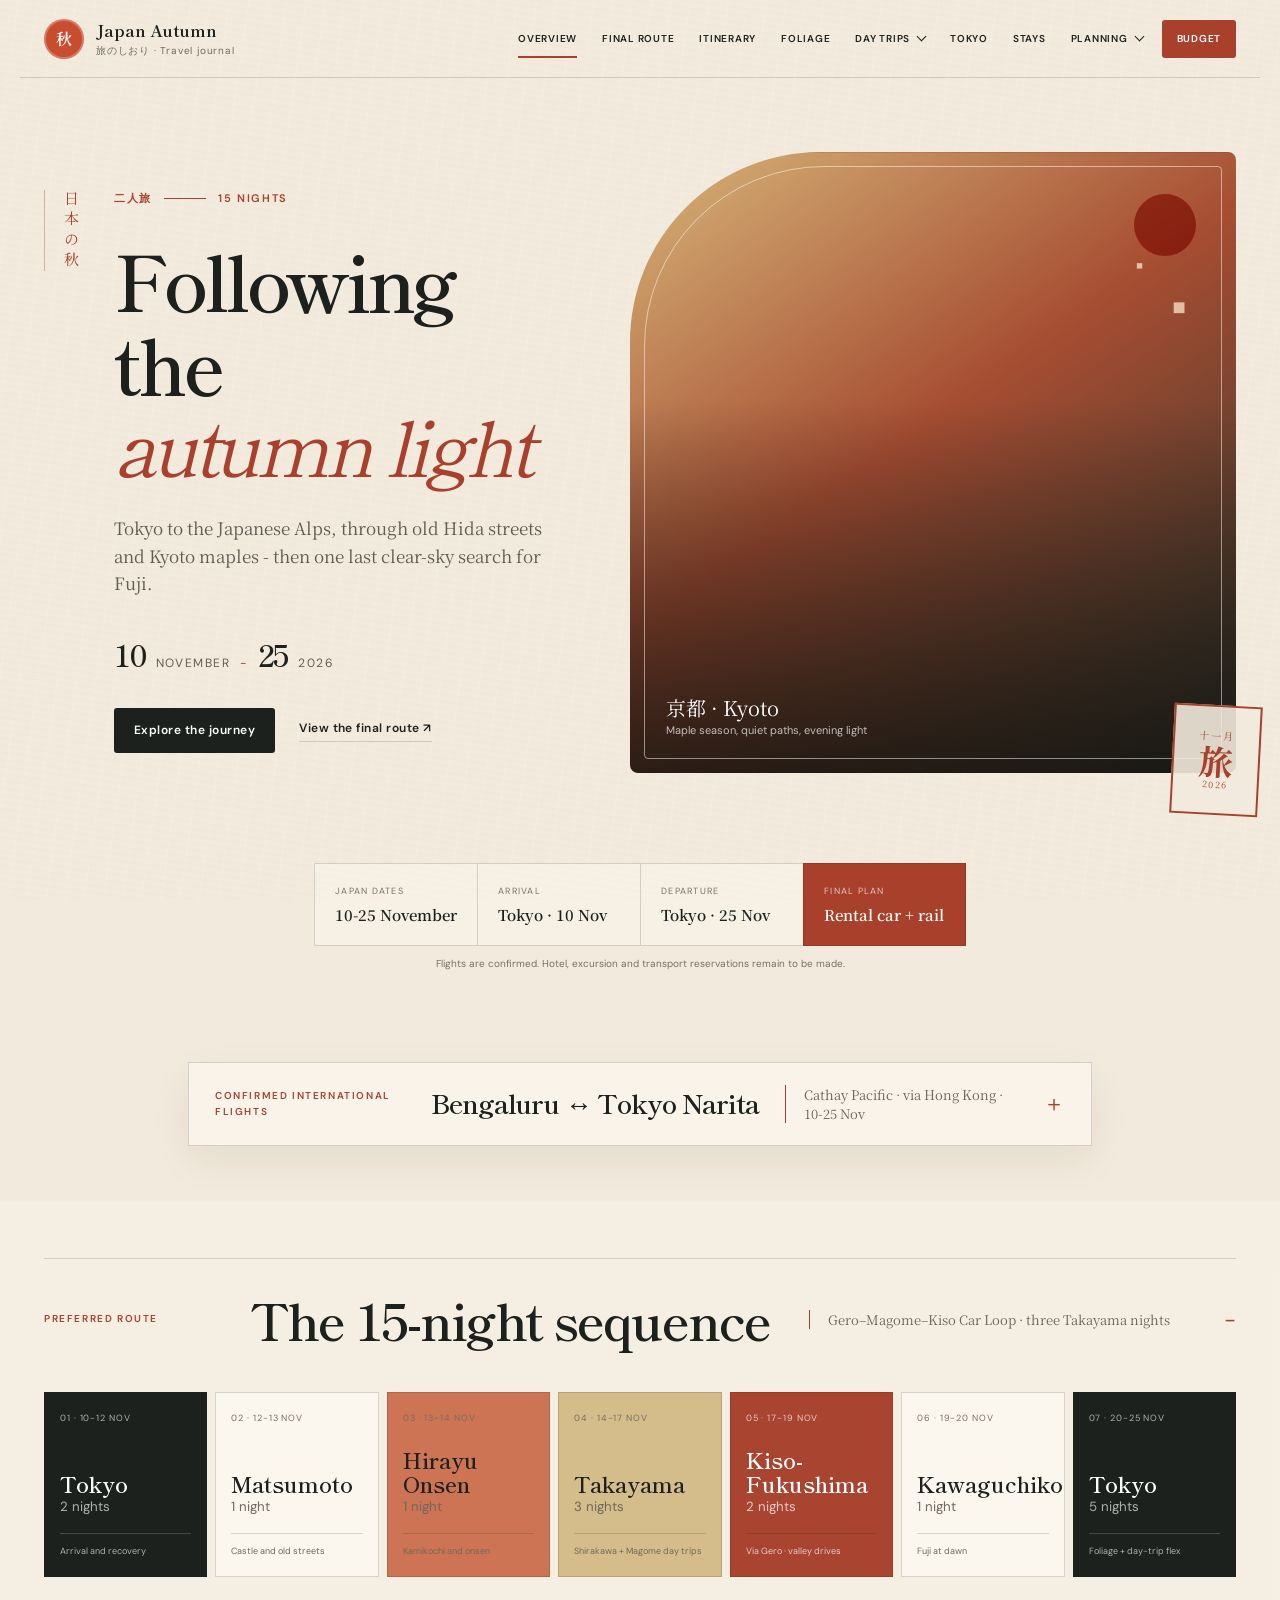
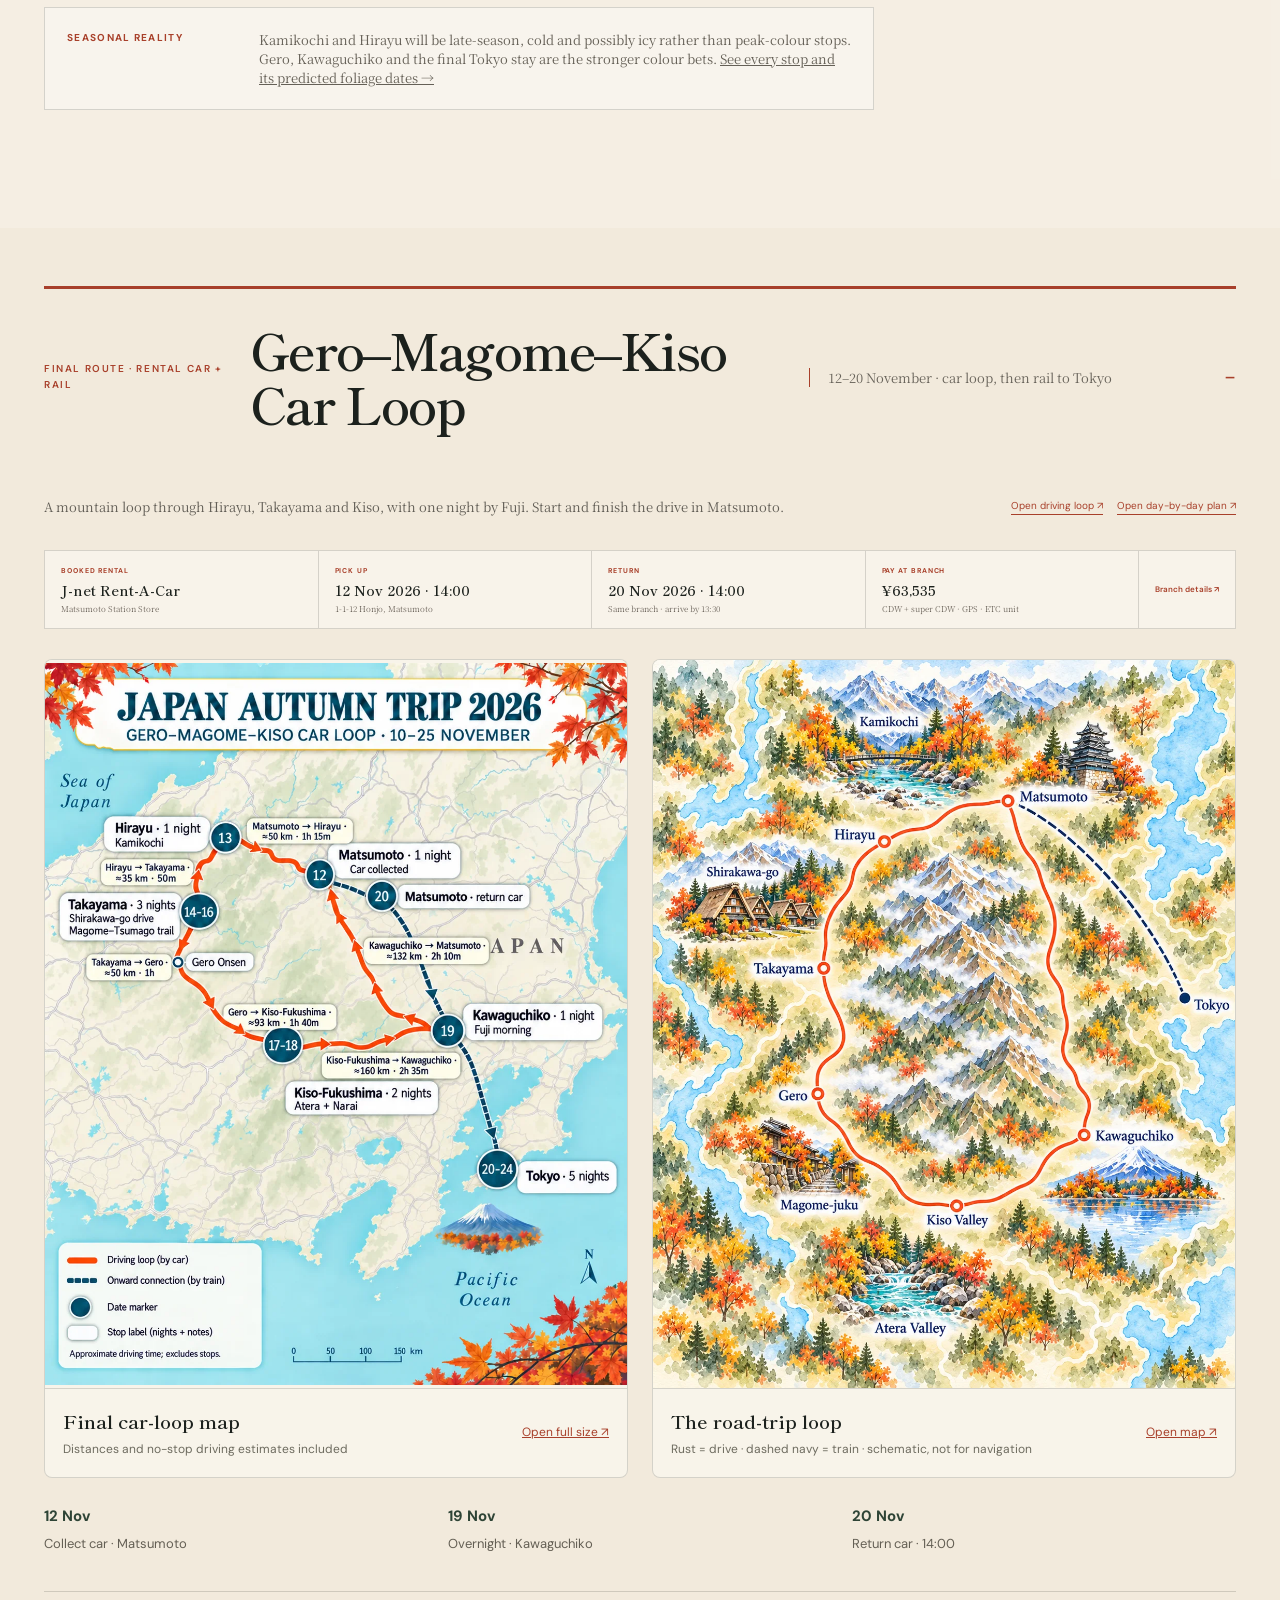
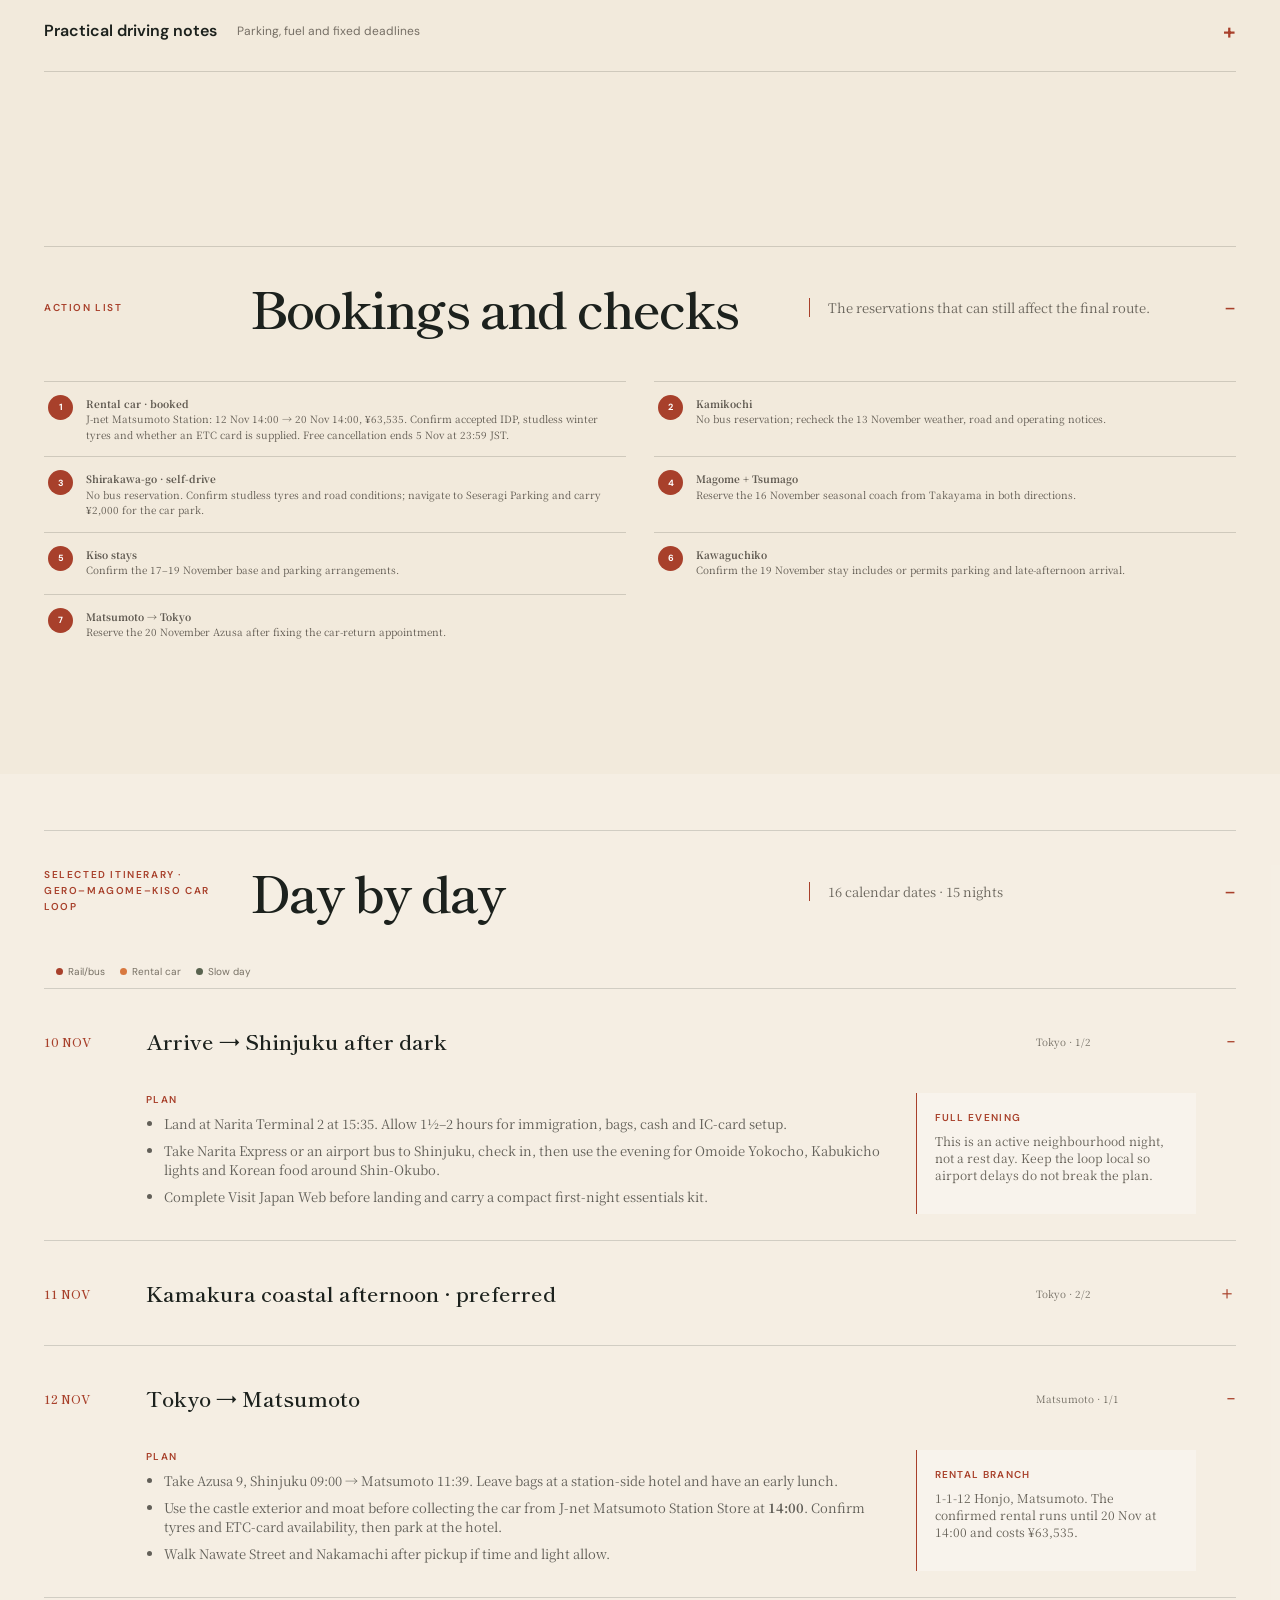
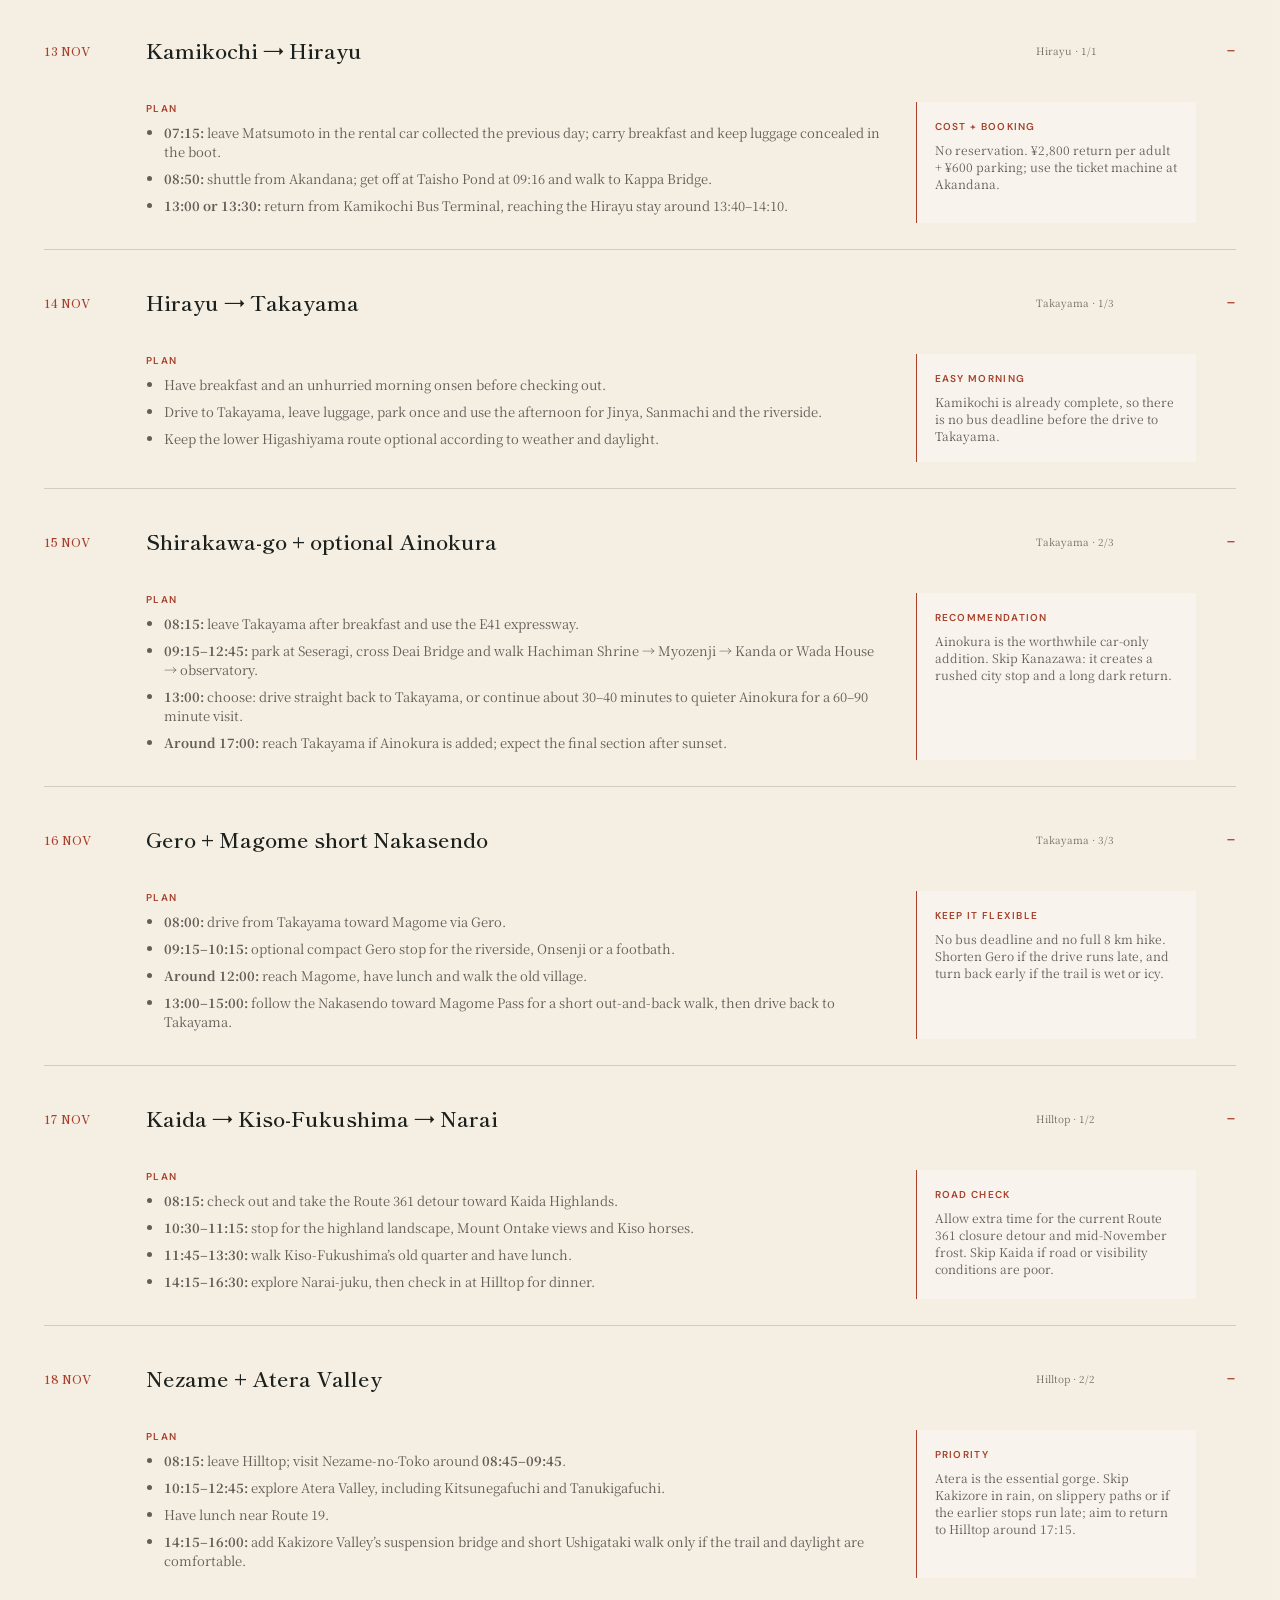
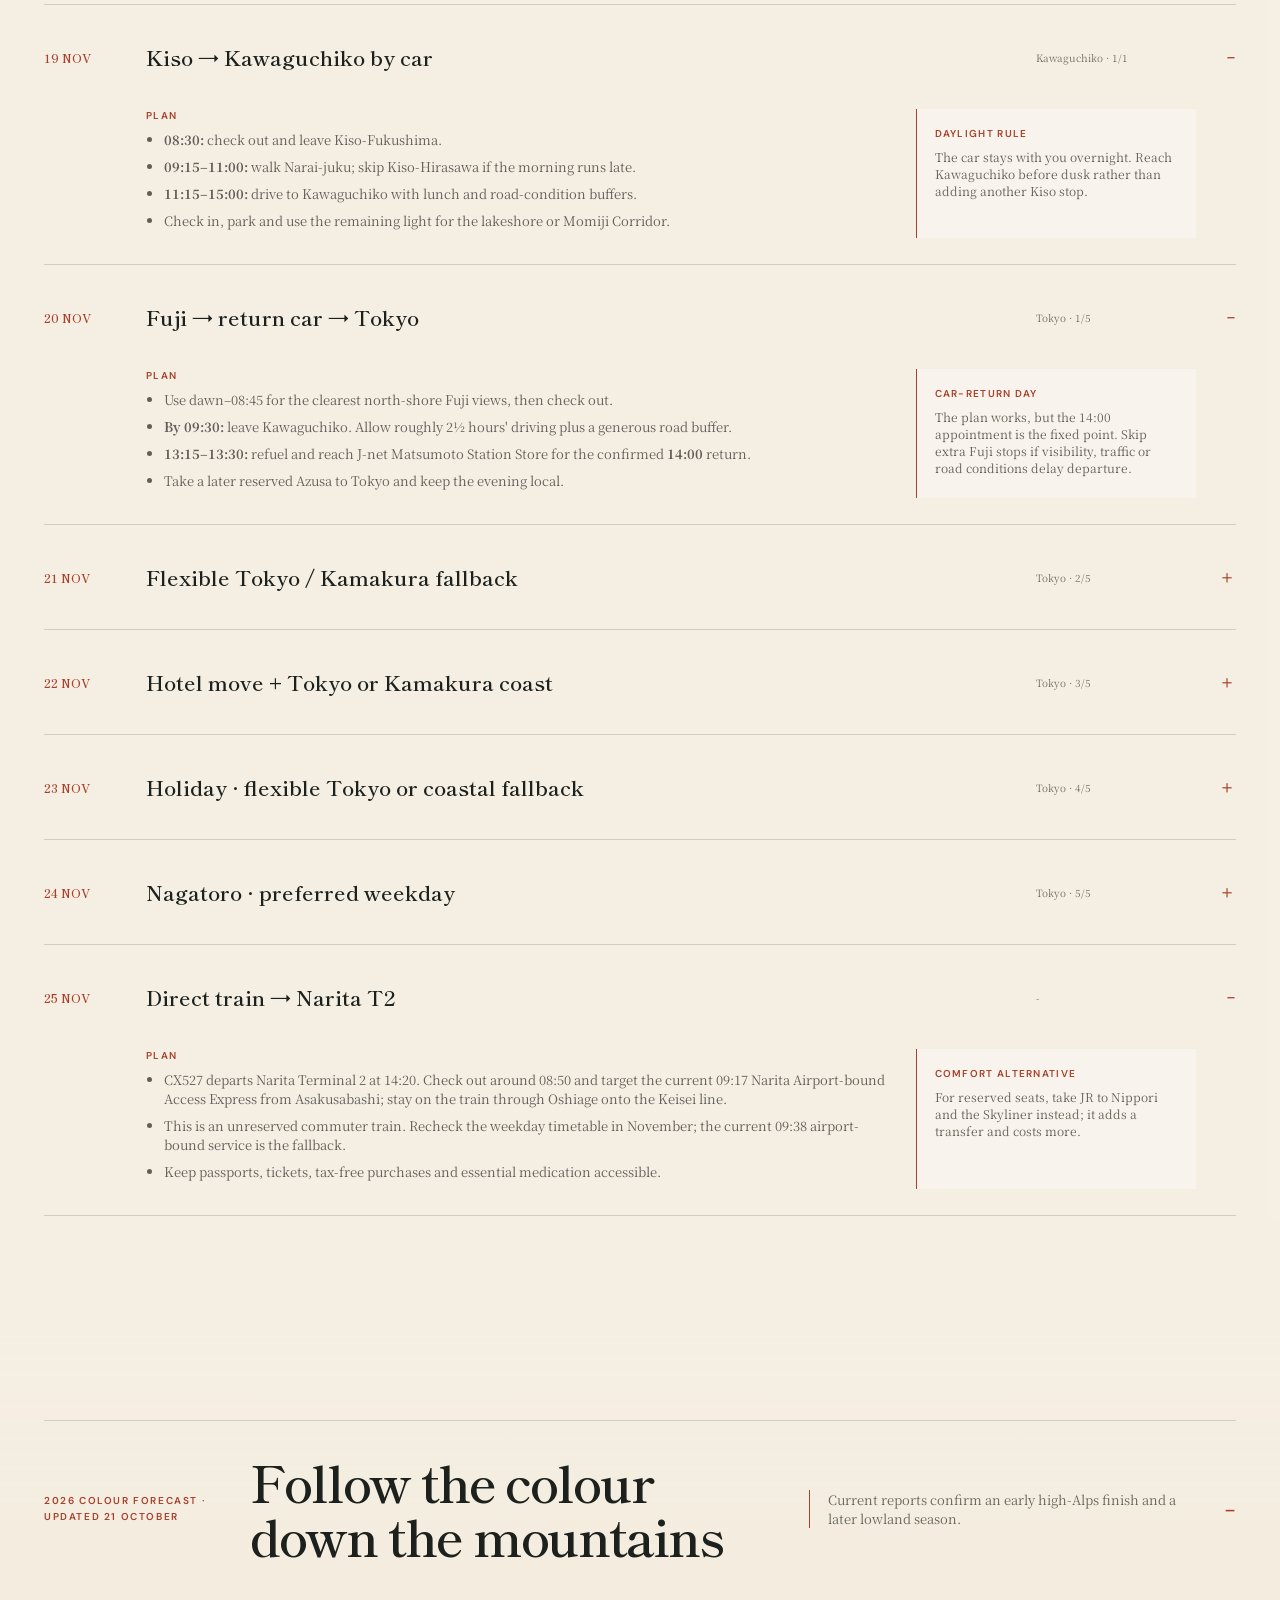
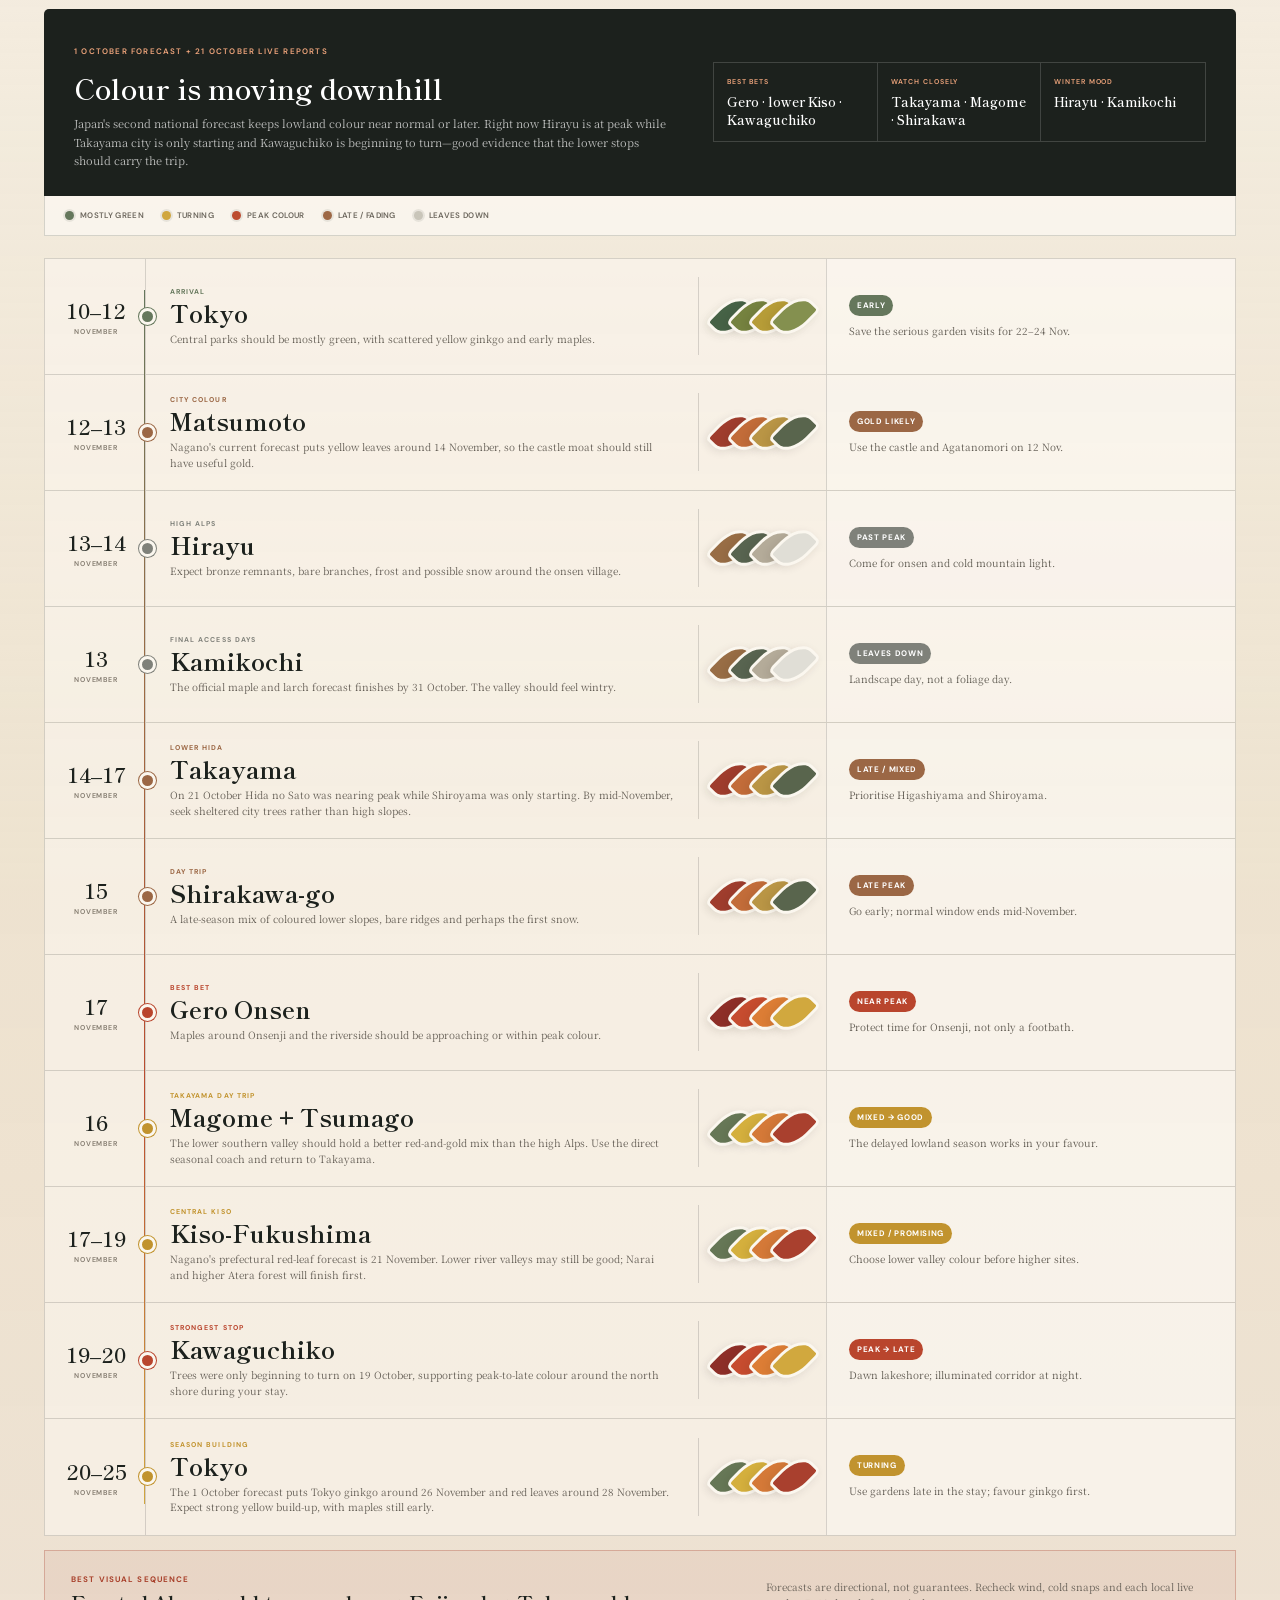
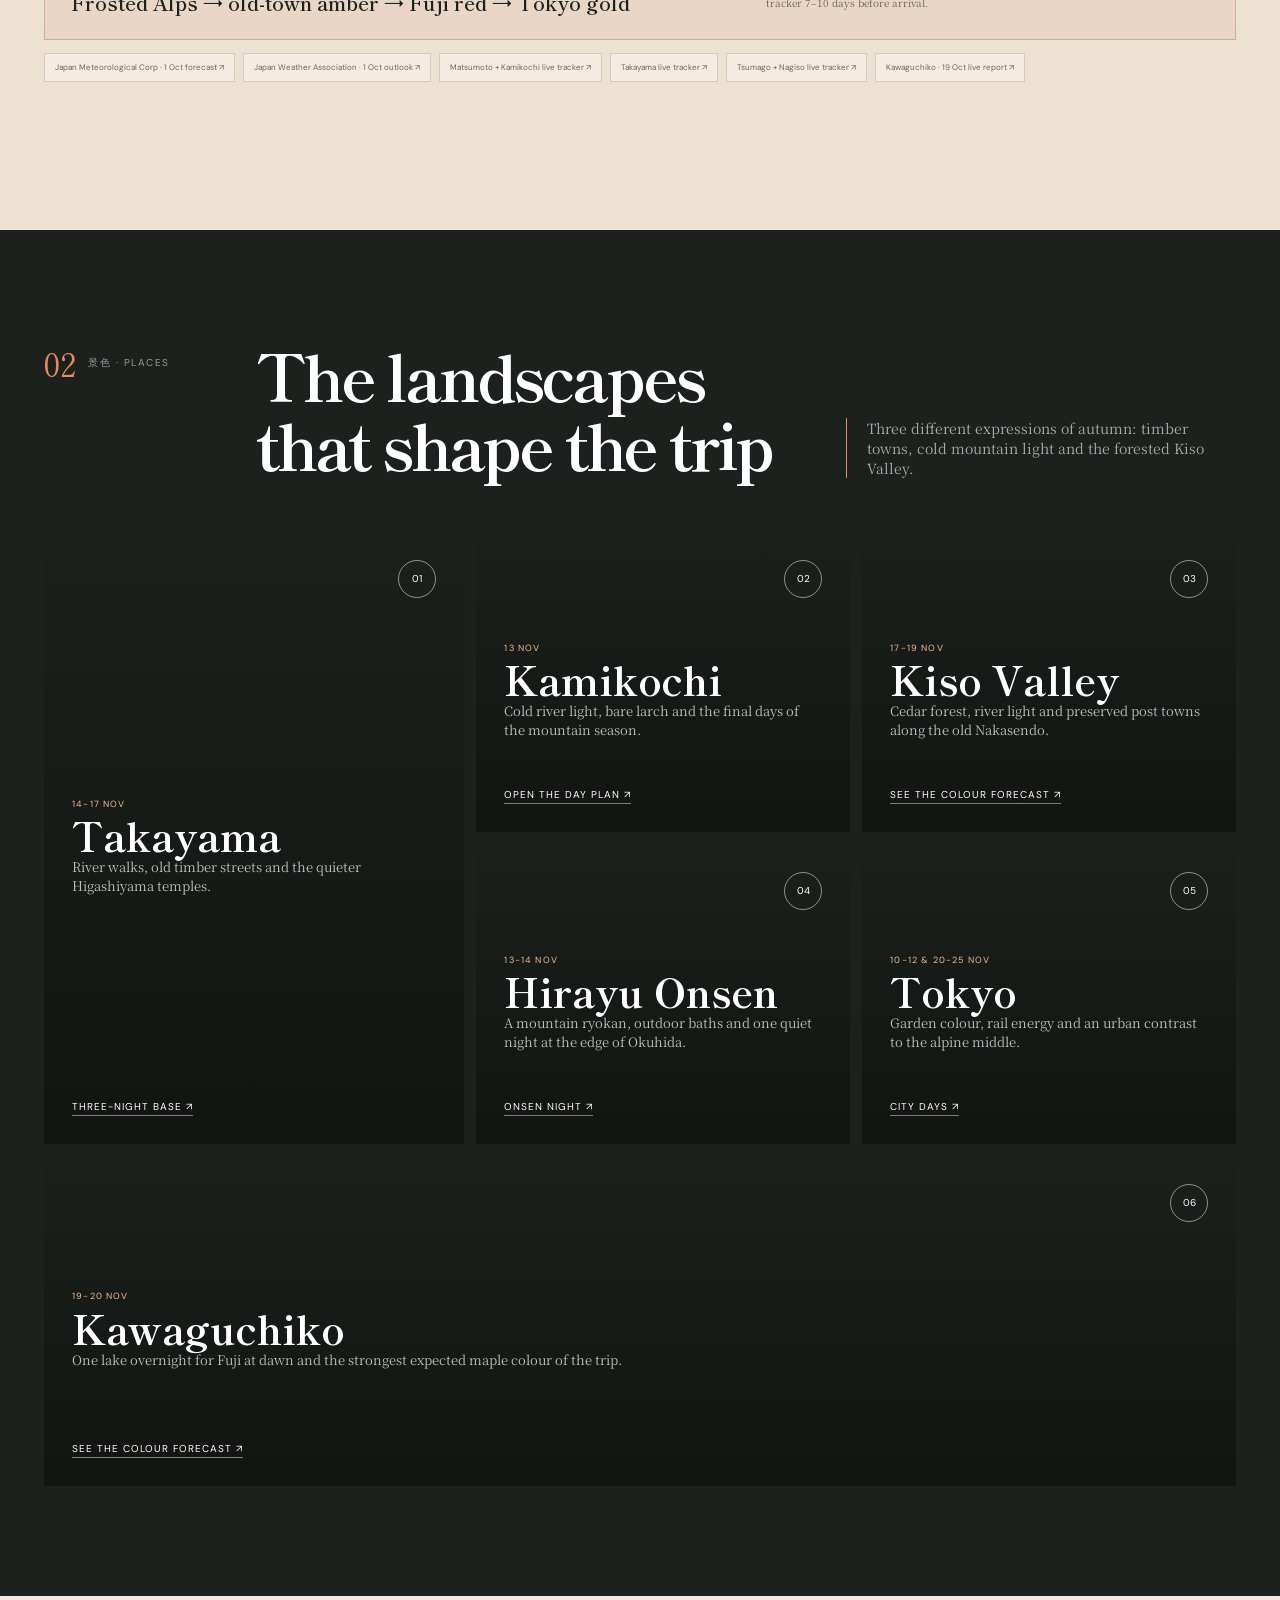
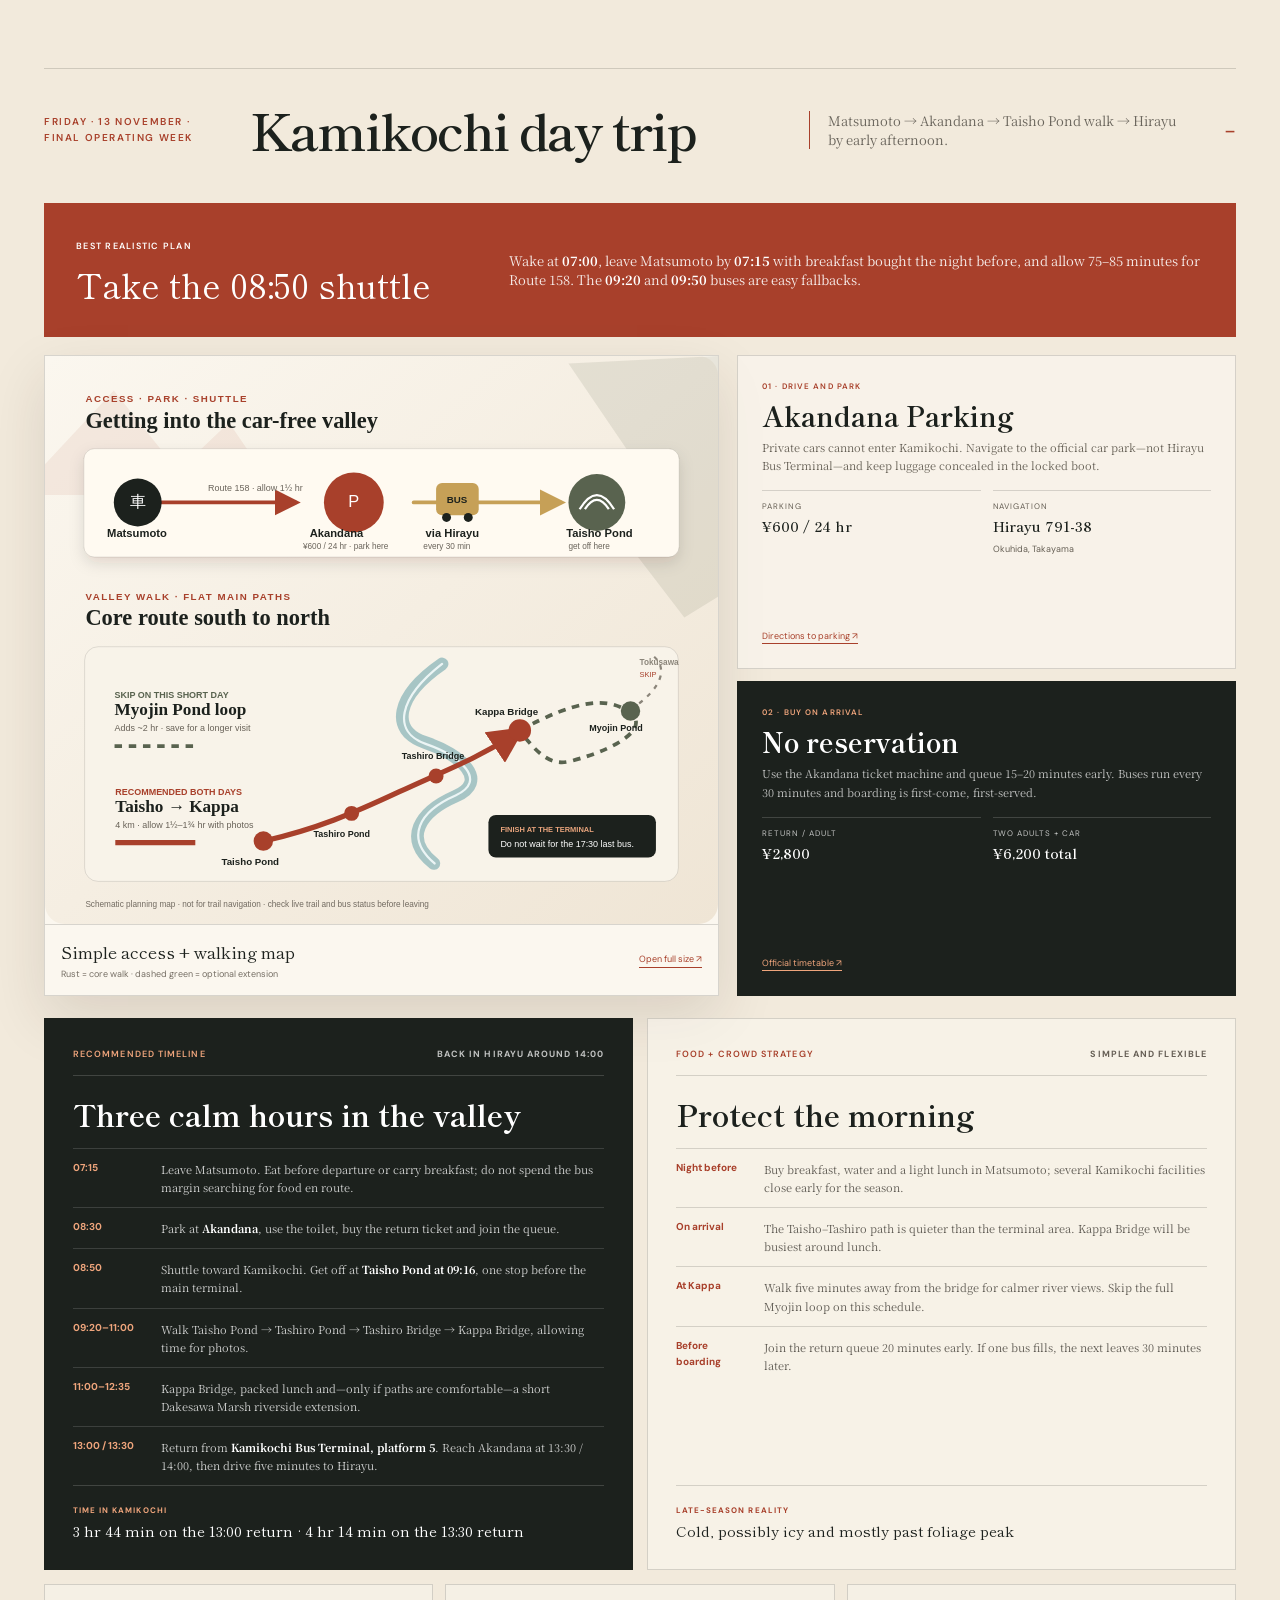
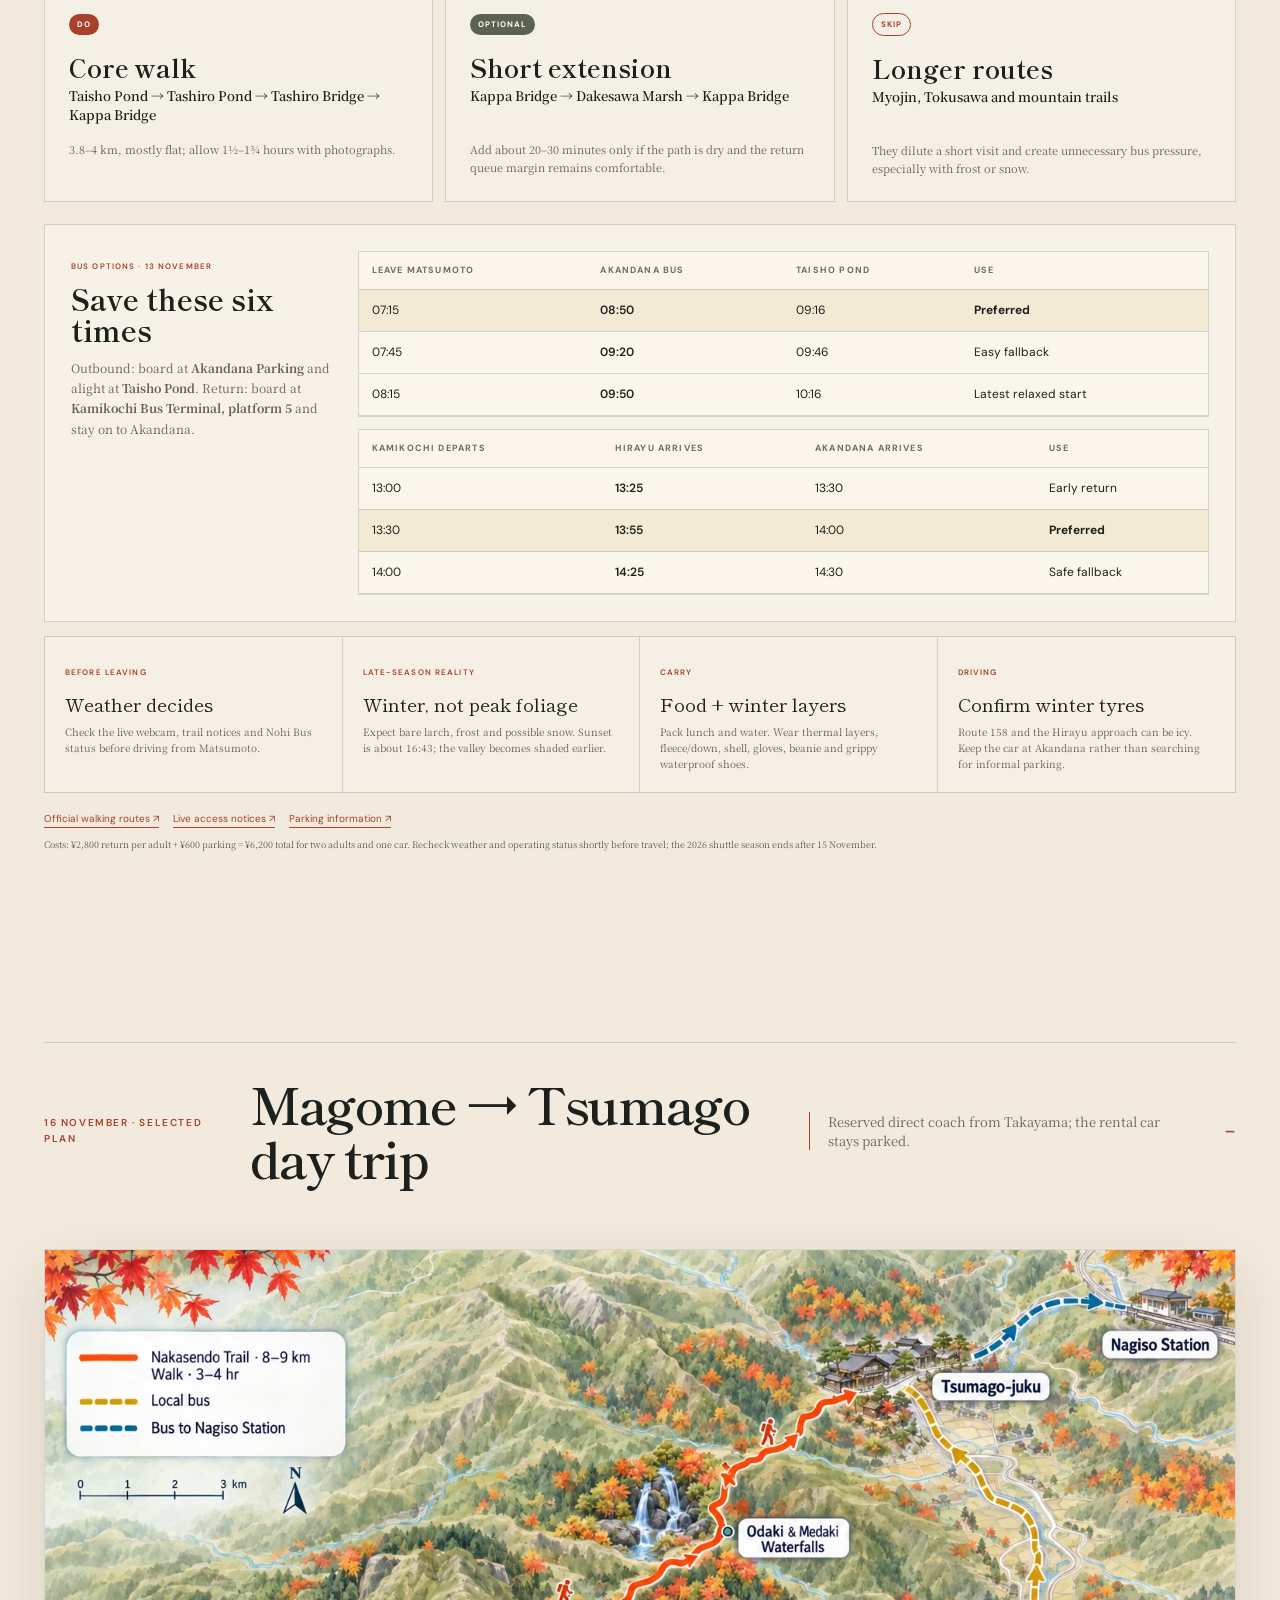
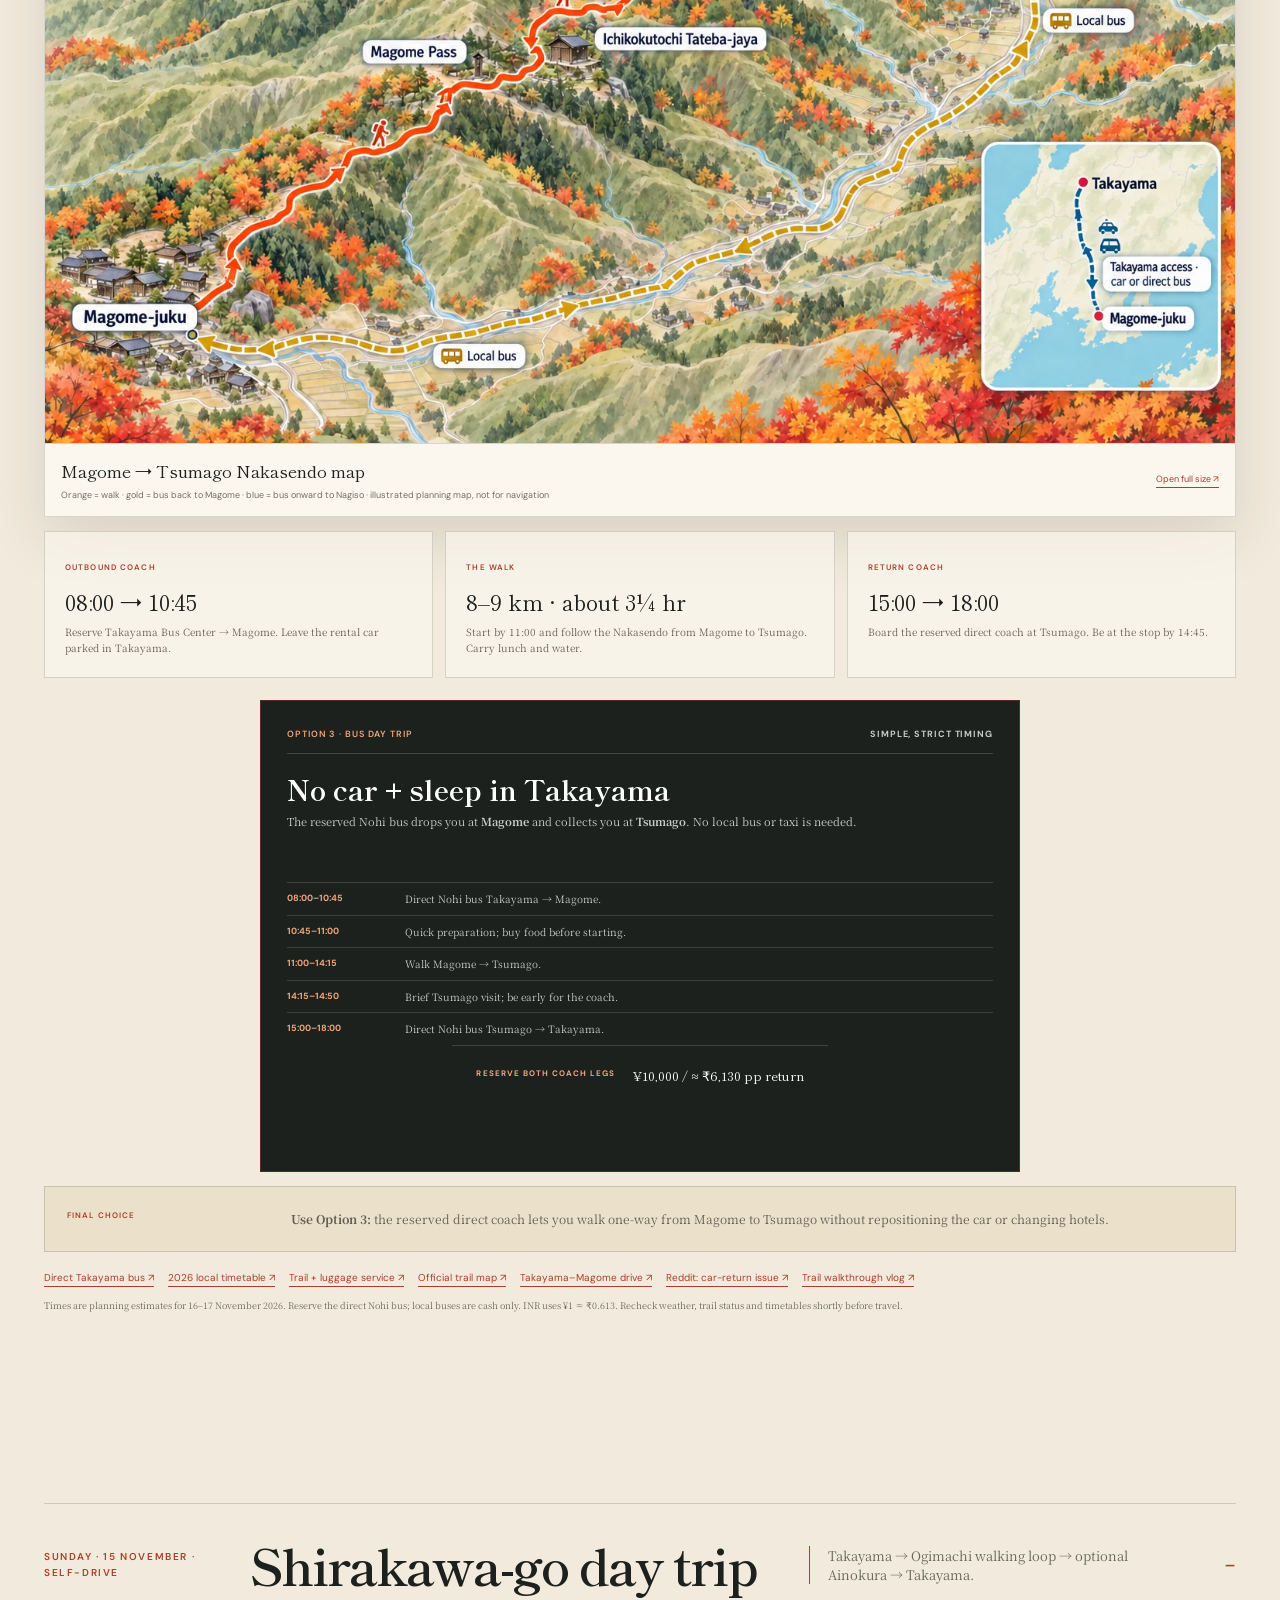
==== index.html @ 7a10c97c "Refresh practical driving notes" ====
<!doctype html>
<html lang="en">
<head>
  <meta charset="utf-8">
  <meta name="viewport" content="width=device-width, initial-scale=1">
  <meta name="description" content="A 15-night Japan autumn itinerary for two, with driving and public-transport routes through Tokyo, Matsumoto, Hirayu, Takayama and the Kiso Valley.">
  <meta name="theme-color" content="#f4efe6">
  <title>Japan Autumn Trip · 10-25 November 2026</title>
  <link rel="preconnect" href="https://fonts.googleapis.com">
  <link rel="preconnect" href="https://fonts.gstatic.com" crossorigin>
  <link rel="preconnect" href="https://images.unsplash.com">
  <link rel="stylesheet" href="https://fonts.googleapis.com/css2?family=DM+Sans:wght@400;500;600&amp;family=Noto+Serif+JP:wght@400;600&amp;family=Shippori+Mincho:wght@400;600;700&amp;display=swap" media="print" onload="this.media='all'">
  <noscript><link rel="stylesheet" href="https://fonts.googleapis.com/css2?family=DM+Sans:wght@400;500;600&amp;family=Noto+Serif+JP:wght@400;600&amp;family=Shippori+Mincho:wght@400;600;700&amp;display=swap"></noscript>
  <link rel="stylesheet" href="styles.css?v=20261021k">
  <script src="script.js?v=20261006b" defer></script>
</head>
<body>
  <a class="skip-link" href="#main">Skip to itinerary</a>
  <header class="site-header">
    <a class="wordmark" href="#top" aria-label="Back to top"><span class="mark">秋</span><span><b>Japan Autumn</b><small>旅のしおり · Travel journal</small></span></a>
    <nav class="primary-nav" id="primary-nav" aria-label="Primary navigation">
      <ul class="nav-list">
        <li><a class="nav-link" href="#top">Overview</a></li>
        <li><a class="nav-link" href="#route">Final route</a></li>
        <li><a class="nav-link" href="#itinerary">Itinerary</a></li>
        <li><a class="nav-link" href="#foliage">Foliage</a></li>
        <li class="nav-group nav-daytrips">
          <button class="nav-trigger" type="button" aria-expanded="false" aria-controls="daytrips-menu" aria-haspopup="true">Day trips <span class="nav-chevron" aria-hidden="true"></span></button>
          <div class="nav-panel daytrips-panel" id="daytrips-menu" hidden>
            <span class="nav-column-label">Five detailed day-trip guides</span>
            <a href="#kamikochi"><b>01 · Kamikochi</b><small>Drive, shuttle and Taisho Pond walk</small></a>
            <a href="#magome-options"><b>02 · Magome → Tsumago</b><small>Reserved coach and Nakasendo trail</small></a>
            <a href="#shirakawago"><b>03 · Shirakawa-go</b><small>Self-drive village loop + Ainokura option</small></a>
            <a href="#kamakura-coast"><b>04 · Kamakura coast</b><small>Enoden, sea views and sunset · choose your day</small></a>
            <a href="#nagatoro-day-trip"><b>05 · Chichibu &amp; Nagatoro</b><small>Laview, shrine, ropeway and autumn river walk</small></a>
          </div>
        </li>
        <li><a class="nav-link" href="#tokyo-plan">Tokyo</a></li>
        <li><a class="nav-link" href="#stays">Stays</a></li>
        <li class="nav-group nav-more">
          <button class="nav-trigger" type="button" aria-expanded="false" aria-controls="planning-menu" aria-haspopup="true">Planning <span class="nav-chevron" aria-hidden="true"></span></button>
          <div class="nav-panel planning-panel" id="planning-menu" hidden>
            <span class="nav-column-label">Bookings and logistics</span>
            <a href="#booking-checklist"><b>Booking checklist</b><small>What still needs action</small></a>
            <a href="#final-route"><b>Car loop + rental</b><small>Route maps, confirmed rental and return plan</small></a>
            <a href="#flights"><b>Flights</b><small>Confirmed sectors and baggage</small></a>
            <a href="#transport"><b>Transport</b><small>Reservations and timing</small></a>
            <a href="#resources"><b>Official links</b><small>Booking, timetables and live checks</small></a>
          </div>
        </li>
        <li><a class="nav-link budget-nav" href="#budget">Budget</a></li>
      </ul>
    </nav>
    <button class="menu-button" type="button" aria-label="Open navigation" aria-controls="primary-nav" aria-expanded="false">Menu</button>
  </header>

  <main id="main">
    <section class="hero" id="top">
      <div class="hero-copy">
        <div class="kicker"><span>二人旅</span><i></i><span>15 nights</span></div>
        <p class="vertical-jp" aria-hidden="true">日本の秋</p>
        <h1>Following the<br><em>autumn light</em></h1>
        <p class="lede">Tokyo to the Japanese Alps, through old Hida streets and Kyoto maples - then one last clear-sky search for Fuji.</p>
        <div class="date-lockup"><span class="date-number">10</span><span>November</span><i>-</i><span class="date-number">25</span><span>2026</span></div>
        <div class="hero-actions"><a class="button primary" href="#itinerary">Explore the journey</a><a class="button secondary" href="#final-route">View the final route ↗</a></div>
      </div>
      <figure class="hero-art" role="img" aria-label="Vermilion maples framing a quiet Kyoto temple path"><div class="sun" aria-hidden="true"></div><div class="maple maple-one" aria-hidden="true">◆</div><div class="maple maple-two" aria-hidden="true">◆</div><figcaption><span>京都 · Kyoto</span><small>Maple season, quiet paths, evening light</small></figcaption></figure>
      <div class="hero-stamp" aria-hidden="true"><span>十一月</span><b>旅</b><small>2026</small></div>
    </section>

    <section class="quick-facts" id="trip-facts" aria-label="Confirmed trip facts">
      <div><dt>Japan dates</dt><dd>10-25 November</dd></div><div><dt>Arrival</dt><dd>Tokyo · 10 Nov</dd></div>
      <div><dt>Departure</dt><dd>Tokyo · 25 Nov</dd></div><div class="fact-accent"><dt>Final plan</dt><dd>Rental car + rail</dd></div>
    </section>
    <p class="microcopy">Flights are confirmed. Hotel, excursion and transport reservations remain to be made.</p>







    <section class="section" id="flights">
      <details class="flight-card">
        <summary><span class="eyebrow">Confirmed international flights</span><strong>Bengaluru ↔ Tokyo Narita</strong><small>Cathay Pacific · via Hong Kong · 10-25 Nov</small></summary>
        <div class="flight-card-body">
          <p class="flight-note">Airline e-ticket times for both travellers. Confirmed ticket spend: ₹61,881 + ₹69,304 = <strong>₹1,31,185</strong>. Recheck the Cathay app before travel.</p>
          <div class="flight-grid">
            <article><span>Tue, 10 Nov · CX624</span><b>BLR → HKG</b><p>01:20 T2 → 09:35 T1</p></article>
            <article><span>Tue, 10 Nov · CX520</span><b>HKG → NRT</b><p>10:30 T1 → <strong>15:35 T2</strong></p></article>
            <article><span>Wed, 25 Nov · CX527</span><b>NRT → HKG</b><p><strong>14:20 T2</strong> → 18:50 T1</p></article>
            <article><span>Wed, 25 Nov · CX623</span><b>HKG → BLR</b><p>20:45 T1 → 00:15 T2 <small>(26 Nov)</small></p></article>
          </div>
          <p class="baggage-note"><b>Baggage per person:</b> 2 checked bags up to 23 kg + 1 cabin bag up to 7 kg. Keep passports, medication, valuables and power banks in cabin baggage.</p>
        </div>
      </details>
    </section>

    <section class="section tinted" id="route">
      <details class="major-section" open><summary><span class="eyebrow">Preferred route</span><strong>The 15-night sequence</strong><small>Gero–Magome–Kiso Car Loop · three Takayama nights</small></summary><div class="major-body">
      <div class="route-flow late-route-flow" aria-label="Confirmed route sequence">
        <div class="route-stop city"><span>01 · 10-12 Nov</span><strong>Tokyo</strong><small>2 nights</small><em>Arrival and recovery</em></div>
        <div class="route-stop"><span>02 · 12-13 Nov</span><strong>Matsumoto</strong><small>1 night</small><em>Castle and old streets</em></div>
        <div class="route-stop accent"><span>03 · 13-14 Nov</span><strong>Hirayu Onsen</strong><small>1 night</small><em>Kamikochi and onsen</em></div>
        <div class="route-stop accent"><span>04 · 14-17 Nov</span><strong>Takayama</strong><small>3 nights</small><em>Shirakawa + Magome day trips</em></div>
        <div class="route-stop accent"><span>05 · 17-19 Nov</span><strong>Kiso-Fukushima</strong><small>2 nights</small><em>Via Gero · valley drives</em></div>
        <div class="route-stop accent"><span>06 · 19-20 Nov</span><strong>Kawaguchiko</strong><small>1 night</small><em>Fuji at dawn</em></div>
        <div class="route-stop city"><span>07 · 20-25 Nov</span><strong>Tokyo</strong><small>5 nights</small><em>Foliage + day-trip flex</em></div>
      </div>
      <div class="callout upgrade-callout"><strong>Seasonal reality</strong><p>Kamikochi and Hirayu will be late-season, cold and possibly icy rather than peak-colour stops. Gero, Kawaguchiko and the final Tokyo stay are the stronger colour bets. <a href="#foliage">See every stop and its predicted foliage dates →</a></p></div>
      </div></details>
    </section>

    <section class="section final-route-section" id="final-route">
      <details class="major-section" open><summary><span class="eyebrow">Final route · rental car + rail</span><strong>Gero–Magome–Kiso Car Loop</strong><small>12–20 November · car loop, then rail to Tokyo</small></summary><div class="major-body">
        <div class="version-toolbar"><p>A mountain loop through Hirayu, Takayama and Kiso, with one night by Fuji. Start and finish the drive in Matsumoto.</p><div class="link-row"><a href="https://www.google.com/maps/dir/?api=1&amp;origin=Matsumoto+Station%2C+Nagano&amp;destination=Matsumoto+Station%2C+Nagano&amp;travelmode=driving&amp;waypoints=Hirayu+Onsen%7CTakayama%2C+Gifu%7CGero+Onsen%7CKiso-Fukushima%7CKawaguchiko%2C+Yamanashi" target="_blank" rel="noreferrer">Open driving loop ↗</a><a href="#itinerary">Open day-by-day plan ↗</a></div></div>
        <div class="rental-brief" aria-label="Confirmed rental car details">
          <div><span>Booked rental</span><strong>J-net Rent-A-Car</strong><small>Matsumoto Station Store</small></div>
          <div><span>Pick up</span><strong>12 Nov 2026 · 14:00</strong><small>1-1-12 Honjo, Matsumoto</small></div>
          <div><span>Return</span><strong>20 Nov 2026 · 14:00</strong><small>Same branch · arrive by 13:30</small></div>
          <div><span>Pay at branch</span><strong>¥63,535</strong><small>CDW + super CDW · GPS · ETC unit</small></div>
          <a href="https://travel.rakuten.com/cars/default/en-us/shop/8648" target="_blank" rel="noreferrer">Branch details ↗</a>
        </div>
        <div class="restored-route-maps"><figure class="route-overview-art"><a href="assets/maps/japan-balanced-car-loop-map.png" target="_blank"><img src="assets/maps/japan-balanced-car-loop-map.webp" width="1126" height="1397" loading="lazy" decoding="async" alt="Gero–Magome–Kiso car route with approximate distances and driving times from Matsumoto through Hirayu, Takayama, Gero and Kiso-Fukushima to Kawaguchiko, returning to Matsumoto on 20 November before the train to Tokyo"></a><figcaption><span><b>Final car-loop map</b><small>Distances and no-stop driving estimates included</small></span><a href="assets/maps/japan-balanced-car-loop-map.png" target="_blank">Open full size ↗</a></figcaption></figure><figure class="route-overview-art"><a href="assets/maps/japan-route-scenic-portrait.png" target="_blank" rel="noreferrer"><img src="assets/maps/japan-route-scenic-portrait.webp" width="1122" height="1402" alt="Illustrated route loop with Kamikochi, Shirakawa-go, Magome-juku and Atera Valley small integrated illustrations: drive from Matsumoto through Hirayu, Takayama, Gero, Kiso and Kawaguchiko, return to Matsumoto, then train to Tokyo" loading="lazy" decoding="async"></a><figcaption><span><b>The road-trip loop</b><small>Rust = drive · dashed navy = train · schematic, not for navigation</small></span><a href="assets/maps/japan-route-scenic-portrait.png" target="_blank" rel="noreferrer">Open map ↗</a></figcaption></figure></div>
        <div class="route-essential"><span><b>12 Nov</b> Collect car · Matsumoto</span><span><b>19 Nov</b> Overnight · Kawaguchiko</span><span><b>20 Nov</b> Return car · 14:00</span></div>
        <details class="route-extra"><summary><span>Practical driving notes</span><small>Parking, fuel and fixed deadlines</small></summary><div class="route-extra-body"><ul class="plan-rules"><li><b>16 Nov:</b> drive via optional Gero. Use a municipal car park in Gero and signed visitor parking outside Magome’s preserved street.</li><li><b>17–18 Nov:</b> fuel in Takayama before Route 361 and check closures, frost and snow. At Narai and Nezame use designated visitor lots; in Atera stop only in marked spaces.</li><li><b>19–20 Nov:</b> top up around Kiso-Fukushima before Kawaguchiko. Leave Kawaguchiko by <b>09:30</b>, refuel near Matsumoto, keep the receipt and reach J-net by <b>13:30</b> for the 14:00 return.</li><li>The booking includes an <b>ETC unit, not necessarily an ETC card</b>. Before free cancellation ends, confirm the accepted IDP, studless winter tyres, ETC card and roadside cover.</li></ul></div></details>
      </div></details>
    </section>

    <section class="section booking-checklist-section" id="booking-checklist">
      <details class="major-section" open><summary><span class="eyebrow">Action list</span><strong>Bookings and checks</strong><small>The reservations that can still affect the final route.</small></summary><div class="major-body"><ol class="booking-checklist">
        <li><span>01</span><div><strong>Rental car · booked</strong><p>J-net Matsumoto Station: 12 Nov 14:00 → 20 Nov 14:00, ¥63,535. Confirm accepted IDP, studless winter tyres and whether an ETC card is supplied. Free cancellation ends 5 Nov at 23:59 JST.</p></div></li>
        <li><span>02</span><div><strong>Kamikochi</strong><p>No bus reservation; recheck the 13 November weather, road and operating notices.</p></div></li>
        <li><span>03</span><div><strong>Shirakawa-go · self-drive</strong><p>No bus reservation. Confirm studless tyres and road conditions; navigate to Seseragi Parking and carry ¥2,000 for the car park.</p></div></li>
        <li><span>04</span><div><strong>Magome + Tsumago</strong><p>Reserve the 16 November seasonal coach from Takayama in both directions.</p></div></li>
        <li><span>05</span><div><strong>Kiso stays</strong><p>Confirm the 17–19 November base and parking arrangements.</p></div></li>
        <li><span>06</span><div><strong>Kawaguchiko</strong><p>Confirm the 19 November stay includes or permits parking and late-afternoon arrival.</p></div></li>
        <li><span>07</span><div><strong>Matsumoto → Tokyo</strong><p>Reserve the 20 November Azusa after fixing the car-return appointment.</p></div></li>
      </ol></div></details>
    </section>

    <section class="section foliage-section" id="foliage" aria-labelledby="foliage-title">
      <details class="major-section" open><summary><span class="eyebrow">2026 colour forecast · updated 21 October</span><strong id="foliage-title">Follow the colour down the mountains</strong><small>Current reports confirm an early high-Alps finish and a later lowland season.</small></summary><div class="major-body">

      <div class="foliage-outlook">
        <div class="outlook-copy"><span>1 October forecast + 21 October live reports</span><strong>Colour is moving downhill</strong><p>Japan's second national forecast keeps lowland colour near normal or later. Right now Hirayu is at peak while Takayama city is only starting and Kawaguchiko is beginning to turn—good evidence that the lower stops should carry the trip.</p></div>
        <dl>
          <div><dt>Best bets</dt><dd>Gero · lower Kiso · Kawaguchiko</dd></div>
          <div><dt>Watch closely</dt><dd>Takayama · Magome · Shirakawa</dd></div>
          <div><dt>Winter mood</dt><dd>Hirayu · Kamikochi</dd></div>
        </dl>
      </div>

      <div class="foliage-legend" aria-label="Foliage forecast legend">
        <span><i class="legend-green"></i>Mostly green</span>
        <span><i class="legend-turning"></i>Turning</span>
        <span><i class="legend-peak"></i>Peak colour</span>
        <span><i class="legend-late"></i>Late / fading</span>
        <span><i class="legend-winter"></i>Leaves down</span>
      </div>

      <ol class="foliage-journey" aria-label="Expected autumn colour along the final route">
        <li class="foliage-stop mostly-green">
          <div class="foliage-date"><time datetime="2026-11-10">10–12</time><small>November</small></div>
          <div class="foliage-place"><span>Arrival</span><h3>Tokyo</h3><p>Central parks should be mostly green, with scattered yellow ginkgo and early maples.</p></div>
          <div class="foliage-palette" aria-label="Mostly green with early yellow"><i></i><i></i><i></i><i></i></div>
          <div class="foliage-read"><b>Early</b><span>Save the serious garden visits for 22–24 Nov.</span></div>
        </li>
        <li class="foliage-stop late-colour">
          <div class="foliage-date"><time datetime="2026-11-12">12–13</time><small>November</small></div>
          <div class="foliage-place"><span>City colour</span><h3>Matsumoto</h3><p>Nagano's current forecast puts yellow leaves around 14 November, so the castle moat should still have useful gold.</p></div>
          <div class="foliage-palette" aria-label="Gold, orange and fading red"><i></i><i></i><i></i><i></i></div>
          <div class="foliage-read"><b>Gold likely</b><span>Use the castle and Agatanomori on 12 Nov.</span></div>
        </li>
        <li class="foliage-stop winter-transition">
          <div class="foliage-date"><time datetime="2026-11-13">13–14</time><small>November</small></div>
          <div class="foliage-place"><span>High Alps</span><h3>Hirayu</h3><p>Expect bronze remnants, bare branches, frost and possible snow around the onsen village.</p></div>
          <div class="foliage-palette" aria-label="Bronze, evergreen and bare branches"><i></i><i></i><i></i><i></i></div>
          <div class="foliage-read"><b>Past peak</b><span>Come for onsen and cold mountain light.</span></div>
        </li>
        <li class="foliage-stop winter-transition">
          <div class="foliage-date"><time datetime="2026-11-13">13</time><small>November</small></div>
          <div class="foliage-place"><span>Final access days</span><h3>Kamikochi</h3><p>The official maple and larch forecast finishes by 31 October. The valley should feel wintry.</p></div>
          <div class="foliage-palette" aria-label="Bare larch, evergreen forest and possible snow"><i></i><i></i><i></i><i></i></div>
          <div class="foliage-read"><b>Leaves down</b><span>Landscape day, not a foliage day.</span></div>
        </li>
        <li class="foliage-stop late-colour">
          <div class="foliage-date"><time datetime="2026-11-14">14–17</time><small>November</small></div>
          <div class="foliage-place"><span>Lower Hida</span><h3>Takayama</h3><p>On 21 October Hida no Sato was nearing peak while Shiroyama was only starting. By mid-November, seek sheltered city trees rather than high slopes.</p></div>
          <div class="foliage-palette" aria-label="Late red, orange, gold and evergreen"><i></i><i></i><i></i><i></i></div>
          <div class="foliage-read"><b>Late / mixed</b><span>Prioritise Higashiyama and Shiroyama.</span></div>
        </li>
        <li class="foliage-stop late-colour">
          <div class="foliage-date"><time datetime="2026-11-15">15</time><small>November</small></div>
          <div class="foliage-place"><span>Day trip</span><h3>Shirakawa-go</h3><p>A late-season mix of coloured lower slopes, bare ridges and perhaps the first snow.</p></div>
          <div class="foliage-palette" aria-label="Late orange, yellow, evergreen and bare slopes"><i></i><i></i><i></i><i></i></div>
          <div class="foliage-read"><b>Late peak</b><span>Go early; normal window ends mid-November.</span></div>
        </li>
        <li class="foliage-stop peak-colour">
          <div class="foliage-date"><time datetime="2026-11-17">17</time><small>November</small></div>
          <div class="foliage-place"><span>Best bet</span><h3>Gero Onsen</h3><p>Maples around Onsenji and the riverside should be approaching or within peak colour.</p></div>
          <div class="foliage-palette" aria-label="Peak red, orange, amber and gold"><i></i><i></i><i></i><i></i></div>
          <div class="foliage-read"><b>Near peak</b><span>Protect time for Onsenji, not only a footbath.</span></div>
        </li>
        <li class="foliage-stop turning-colour">
          <div class="foliage-date"><time datetime="2026-11-16">16</time><small>November</small></div>
          <div class="foliage-place"><span>Takayama day trip</span><h3>Magome + Tsumago</h3><p>The lower southern valley should hold a better red-and-gold mix than the high Alps. Use the direct seasonal coach and return to Takayama.</p></div>
          <div class="foliage-palette" aria-label="Late red, amber, gold and evergreen"><i></i><i></i><i></i><i></i></div>
          <div class="foliage-read"><b>Mixed → good</b><span>The delayed lowland season works in your favour.</span></div>
        </li>
        <li class="foliage-stop turning-colour">
          <div class="foliage-date"><time datetime="2026-11-17">17–19</time><small>November</small></div>
          <div class="foliage-place"><span>Central Kiso</span><h3>Kiso-Fukushima</h3><p>Nagano's prefectural red-leaf forecast is 21 November. Lower river valleys may still be good; Narai and higher Atera forest will finish first.</p></div>
          <div class="foliage-palette" aria-label="Fading amber, brown, evergreen and bare forest"><i></i><i></i><i></i><i></i></div>
          <div class="foliage-read"><b>Mixed / promising</b><span>Choose lower valley colour before higher sites.</span></div>
        </li>
        <li class="foliage-stop peak-colour">
          <div class="foliage-date"><time datetime="2026-11-19">19–20</time><small>November</small></div>
          <div class="foliage-place"><span>Strongest stop</span><h3>Kawaguchiko</h3><p>Trees were only beginning to turn on 19 October, supporting peak-to-late colour around the north shore during your stay.</p></div>
          <div class="foliage-palette" aria-label="Rich red, orange, yellow and evergreen"><i></i><i></i><i></i><i></i></div>
          <div class="foliage-read"><b>Peak → late</b><span>Dawn lakeshore; illuminated corridor at night.</span></div>
        </li>
        <li class="foliage-stop turning-colour">
          <div class="foliage-date"><time datetime="2026-11-20">20–25</time><small>November</small></div>
          <div class="foliage-place"><span>Season building</span><h3>Tokyo</h3><p>The 1 October forecast puts Tokyo ginkgo around 26 November and red leaves around 28 November. Expect strong yellow build-up, with maples still early.</p></div>
          <div class="foliage-palette" aria-label="Green changing to yellow, orange and red"><i></i><i></i><i></i><i></i></div>
          <div class="foliage-read"><b>Turning</b><span>Use gardens late in the stay; favour ginkgo first.</span></div>
        </li>
      </ol>

      <div class="foliage-bottomline">
        <div><span>Best visual sequence</span><strong>Frosted Alps → old-town amber → Fuji red → Tokyo gold</strong></div>
        <p>Forecasts are directional, not guarantees. Recheck wind, cold snaps and each local live tracker 7–10 days before arrival.</p>
      </div>

      <div class="foliage-sources" aria-label="Foliage forecast sources">
        <a href="https://n-kishou.com/corp/news-contents/autumn/?lang=en" target="_blank" rel="noreferrer">Japan Meteorological Corp · 1 Oct forecast ↗</a>
        <a href="https://weather-jwa.jp/en/news/announcements/post16208" target="_blank" rel="noreferrer">Japan Weather Association · 1 Oct outlook ↗</a>
        <a href="https://visitmatsumoto.com/flowering/autumn-leaves/" target="_blank" rel="noreferrer">Matsumoto + Kamikochi live tracker ↗</a>
        <a href="https://www.hidatakayama.or.jp/special/detail_47.html" target="_blank" rel="noreferrer">Takayama live tracker ↗</a>
        <a href="https://nagiso.jp/autumn_flower_info/" target="_blank" rel="noreferrer">Tsumago + Nagiso live tracker ↗</a>
        <a href="https://kawaguchikomusicforest.jp/garden-blog/2026-10-19-garden/" target="_blank" rel="noreferrer">Kawaguchiko · 19 Oct live report ↗</a>
      </div>
      </div></details>
    </section>

    <section class="places-showcase" id="places">
      <header class="places-heading"><div><span>02</span><p>景色 · Places</p></div><h2>The landscapes<br>that shape the trip</h2><p>Three different expressions of autumn: timber towns, cold mountain light and the forested Kiso Valley.</p></header>
      <div class="place-grid">
        <article class="place-card takayama"><div class="place-index">01</div><div><span>14-17 Nov</span><h3>Takayama</h3><p>River walks, old timber streets and the quieter Higashiyama temples.</p></div><a href="#itinerary">Three-night base ↗</a></article>
        <article class="place-card kamikochi"><div class="place-index">02</div><div><span>13 Nov</span><h3>Kamikochi</h3><p>Cold river light, bare larch and the final days of the mountain season.</p></div><a href="#kamikochi">Open the day plan ↗</a></article>
        <article class="place-card kiso"><div class="place-index">03</div><div><span>17-19 Nov</span><h3>Kiso Valley</h3><p>Cedar forest, river light and preserved post towns along the old Nakasendo.</p></div><a href="#foliage">See the colour forecast ↗</a></article>
        <article class="place-card hirayu"><div class="place-index">04</div><div><span>13-14 Nov</span><h3>Hirayu Onsen</h3><p>A mountain ryokan, outdoor baths and one quiet night at the edge of Okuhida.</p></div><a href="#itinerary">Onsen night ↗</a></article>
        <article class="place-card shinagawa"><div class="place-index">05</div><div><span>10-12 &amp; 20-25 Nov</span><h3>Tokyo</h3><p>Garden colour, rail energy and an urban contrast to the alpine middle.</p></div><a href="#itinerary">City days ↗</a></article>
        <article class="place-card kawaguchiko"><div class="place-index">06</div><div><span>19-20 Nov</span><h3>Kawaguchiko</h3><p>One lake overnight for Fuji at dawn and the strongest expected maple colour of the trip.</p></div><a href="#foliage">See the colour forecast ↗</a></article>
      </div>
    </section>

    <section class="section" id="route-options">
      <details class="major-section"><summary><span class="eyebrow">Planning archive</span><strong>Earlier route options</strong><small>Superseded alternatives retained for reference.</small></summary><div class="major-body">
        <div class="late-plan-banner">
          <div><span>Archive</span><h3>Routes considered earlier</h3></div>
          <p>The final Gero–Magome–Kiso Car Loop now appears near the top of the page. These alternatives remain only as planning history; their rental dates are superseded. The booked rental is J-net Matsumoto Station Store, 12 November 2026 at 14:00 to 20 November 2026 at 14:00.</p>
        </div>

        <div class="plan-detail-grid">
          <details class="plan-detail" id="short-alps-drive" name="route-version"><summary><span class="version-key"><b>SD</b><small>Route</small></span><span class="version-copy"><small>Compact · five-day car loop</small><strong>Matsumoto–Takayama Car Loop</strong><em>Via Hirayu; return the car on 17 Nov</em></span><span class="version-stats"><i>13–17 Nov</i><i>Car</i></span></summary><div class="version-panel">
            <div class="version-toolbar"><p>Collect on 13 Nov, use Sawando for Kamikochi, stay three nights in Takayama, then return the car and sleep in Matsumoto on 17 Nov.</p><div class="link-row"><a href="https://www.google.com/maps/dir/Toyota+Rent+a+Car+Matsumoto+Station/Sawando+Bus+Terminal/Hirayu+Onsen/Takayama/Hida+Furukawa/Shirakawa-go/Toyota+Rent+a+Car+Matsumoto+Station/" target="_blank" rel="noreferrer">Open car route ↗</a><a href="https://rent.toyota.co.jp/sp/shop/detail.aspx?eCode=041&amp;rCode=64401" target="_blank" rel="noreferrer">Rental branch ↗</a></div></div>
            <div class="version-content-grid">
              <div class="route-map-gallery">
                <figure class="route-map-figure"><a href="assets/maps/japan-short-car-loop-map.png" target="_blank"><img data-src="assets/maps/japan-short-car-loop-map.webp" width="900" height="1117" loading="lazy" decoding="async" alt="Map of the hybrid itinerary with a short Matsumoto, Hirayu and Takayama car loop followed by rail to Kyoto and Tokyo"><span class="map-mode-marker marker-car" style="--marker-x:45%;--marker-y:40%" aria-hidden="true">🚗</span><span class="map-mode-marker marker-train" style="--marker-x:58%;--marker-y:67%" aria-hidden="true">🚆</span></a><figcaption><span><b>Short car-loop map</b><small>Clean road-and-rail edition</small></span><a href="assets/maps/japan-short-car-loop-map.png" target="_blank">Open full size ↗</a></figcaption></figure>
                <figure class="route-map-figure"><a href="assets/maps/japan-short-car-loop-illustrated.png" target="_blank"><img data-src="assets/maps/japan-short-car-loop-illustrated.webp" width="900" height="1350" loading="lazy" decoding="async" alt="Illustrated hybrid itinerary map with a short Japanese Alps car loop and public transport between Tokyo, Matsumoto and Kyoto"><span class="map-mode-marker marker-car" style="--marker-x:50%;--marker-y:42%" aria-hidden="true">🚗</span><span class="map-mode-marker marker-train" style="--marker-x:56%;--marker-y:66%" aria-hidden="true">🚆</span></a><figcaption><span><b>Autumn sights map</b><small>Illustrated road-and-rail edition</small></span><a href="assets/maps/japan-short-car-loop-illustrated.png" target="_blank">Open full size ↗</a></figcaption></figure>
              </div>
              <div class="version-route-copy"><div class="route-flow compact-route" aria-label="Road-trip version route">
                <div class="route-stop city"><span>10-12 Nov</span><strong>Tokyo</strong><small>2 nights</small><em>Arrival</em></div>
                <div class="route-stop"><span>12-13 Nov</span><strong>Matsumoto</strong><small>1 night</small><em>Collect car next</em></div>
                <div class="route-stop accent"><span>13-14 Nov</span><strong>Hirayu</strong><small>1 night</small><em>Kamikochi</em></div>
                <div class="route-stop accent"><span>14-17 Nov</span><strong>Takayama</strong><small>3 nights</small><em>Hida + Shirakawa-go</em></div>
                <div class="route-stop"><span>17-18 Nov</span><strong>Matsumoto</strong><small>1 night</small><em>Return car</em></div>
                <div class="route-stop accent"><span>18-21 Nov</span><strong>Kyoto</strong><small>3 nights</small><em>Rail via Nagoya</em></div>
                <div class="route-stop city"><span>21-25 Nov</span><strong>Tokyo</strong><small>4 nights</small><em>Fuji + Kamakura flex</em></div>
              </div><ul class="plan-rules"><li>13 Nov: collect at opening time, 08:00, from Toyota Matsumoto Station; drive only to Sawando and use the regulated Kamikochi shuttle.</li><li>15 Nov: Hida-Furukawa by car. 16 Nov: early Shirakawa-go return trip.</li><li>17 Nov: allow 2½-3 hours Takayama → Matsumoto; return before dark where possible.</li><li>The branch offers ETC-card rental and Toyota lists Matsumoto Station among winter-tyre-standard shops; still confirm the exact vehicle. Do not use this plan unless the rental desk accepts the IDP.</li><li>Approximate driving: 330-370 km. Allow ¥7,000-9,000 for fuel, tolls and parking, excluding the rental.</li></ul></div>
            </div>
          </div></details>
          <details class="plan-detail" id="rail-and-bus" name="route-version"><summary><span class="version-key"><b>RB</b><small>Route</small></span><span class="version-copy"><small>Transit alternative · lowest friction</small><strong>Takayama Base by Train &amp; Bus</strong><em>Public transport throughout; four nights in Takayama</em></span><span class="version-stats"><i>10–25 Nov</i><i>Rail + bus</i></span></summary><div class="version-panel">
            <div class="version-toolbar"><p>Stay four nights in Takayama, use 17 Nov for Nakasendo, Gero or Shinhotaka, then take the direct Takayama-Kyoto coach.</p><div class="link-row"><a href="https://www.google.com/maps/dir/Tokyo/Matsumoto/Hirayu+Onsen/Takayama/Kyoto/Tokyo/" target="_blank" rel="noreferrer">Open Google route ↗</a><a href="https://www.nouhibus.co.jp/highwaybus/osaka_en/" target="_blank" rel="noreferrer">Takayama-Kyoto coach ↗</a></div></div>
            <div class="version-content-grid">
              <div class="route-map-gallery">
                <figure class="route-map-figure"><a href="assets/maps/japan-public-transport-map.png" target="_blank"><img data-src="assets/maps/japan-public-transport-map.webp" width="900" height="1117" loading="lazy" decoding="async" alt="Map of the public-transport itinerary from Tokyo through Matsumoto, Hirayu, Takayama, Kyoto and Kawaguchiko, returning to Tokyo"><span class="map-mode-marker marker-bus" style="--marker-x:31%;--marker-y:43%" aria-hidden="true">🚌</span><span class="map-mode-marker marker-train" style="--marker-x:61%;--marker-y:57%" aria-hidden="true">🚆</span></a><figcaption><span><b>Public-transport map</b><small>Clean route edition</small></span><a href="assets/maps/japan-public-transport-map.png" target="_blank">Open full size ↗</a></figcaption></figure>
                <figure class="route-map-figure"><a href="assets/maps/japan-public-transport-illustrated.png" target="_blank"><img data-src="assets/maps/japan-public-transport-illustrated.webp" width="900" height="1350" loading="lazy" decoding="async" alt="Illustrated public-transport itinerary map with autumn views of Matsumoto Castle, Kamikochi, Takayama, Kyoto, Tokyo and Mount Fuji"><span class="map-mode-marker marker-bus" style="--marker-x:37%;--marker-y:45%" aria-hidden="true">🚌</span><span class="map-mode-marker marker-train" style="--marker-x:62%;--marker-y:57%" aria-hidden="true">🚆</span></a><figcaption><span><b>Autumn sights map</b><small>Illustrated scenic edition</small></span><a href="assets/maps/japan-public-transport-illustrated.png" target="_blank">Open full size ↗</a></figcaption></figure>
              </div>
              <div class="version-route-copy"><div class="route-flow compact-route" aria-label="Public-transport version route">
                <div class="route-stop city"><span>10-12 Nov</span><strong>Tokyo</strong><small>2 nights</small><em>Arrival</em></div>
                <div class="route-stop"><span>12-13 Nov</span><strong>Matsumoto</strong><small>1 night</small><em>Azusa</em></div>
                <div class="route-stop accent"><span>13-14 Nov</span><strong>Hirayu</strong><small>1 night</small><em>Coach + Kamikochi</em></div>
                <div class="route-stop accent"><span>14-18 Nov</span><strong>Takayama</strong><small>4 nights</small><em>Three day trips</em></div>
                <div class="route-stop accent"><span>18-21 Nov</span><strong>Kyoto</strong><small>3 nights</small><em>Direct coach</em></div>
                <div class="route-stop city"><span>21-25 Nov</span><strong>Tokyo</strong><small>4 nights</small><em>Weather flex</em></div>
              </div><ul class="plan-rules"><li>13 Nov: reserve Matsumoto 07:40 → Hirayu 09:08, drop bags, then use the Kamikochi shuttle.</li><li>15 Nov: Hida-Furukawa. 16 Nov: reserved Shirakawa-go day trip.</li><li>17 Nov: Nakasendo is the first choice; Gero is the easy fallback and Shinhotaka is visibility-dependent.</li><li>18 Nov: direct Takayama 13:40 → Kyoto 17:55 coach; the 08:00 service is the early alternative.</li><li>No IDP risk, no winter driving and one fewer hotel change than the car version.</li></ul></div>
            </div>
          </div></details>
          <details class="plan-detail extended" id="grand-kiso-drive" name="route-version"><summary><span class="version-key"><b>GK</b><small>Route</small></span><span class="version-copy"><small>Scenic · longest car loop</small><strong>Takayama–Magome–Kiso Car Loop</strong><em>Takayama 3 + Magome 2 + Kiso 2 nights</em></span><span class="version-stats"><i>13–21 Nov</i><i>Car loop</i></span></summary><div class="version-panel">
            <div class="version-toolbar"><p>Hirayu, three nights in Takayama, two in Magome and two in Kiso-Fukushima before returning the car in Matsumoto on 21 Nov.</p><div class="link-row"><a href="https://www.google.com/maps/dir/?api=1&amp;origin=Matsumoto+Station%2C+Nagano&amp;destination=Matsumoto+Station%2C+Nagano&amp;travelmode=driving&amp;waypoints=Hirayu+Onsen%7CTakayama%2C+Gifu%7CMagome-juku%7CKiso-Fukushima+Station" target="_blank" rel="noreferrer">Open Google route ↗</a><a href="https://rent.toyota.co.jp/sp/shop/detail.aspx?eCode=041&amp;rCode=64401" target="_blank" rel="noreferrer">Rental branch ↗</a></div></div>
            <div class="version-content-grid">
              <div class="route-map-gallery">
                <figure class="route-map-figure"><a href="assets/maps/japan-extended-car-loop-map.png" target="_blank"><img data-src="assets/maps/japan-extended-car-loop-map.webp" width="900" height="1117" loading="lazy" decoding="async" alt="Map of the extended Matsumoto car loop through Hirayu, Takayama, Magome and Kiso-Fukushima"><span class="map-mode-marker marker-car" style="--marker-x:38%;--marker-y:45%" aria-hidden="true">🚗</span><span class="map-mode-marker marker-train" style="--marker-x:70%;--marker-y:58%" aria-hidden="true">🚆</span></a><figcaption><span><b>Extended car-loop map</b><small>Clean route edition</small></span><a href="assets/maps/japan-extended-car-loop-map.png" target="_blank">Open full size ↗</a></figcaption></figure>
                <figure class="route-map-figure"><a href="assets/maps/japan-extended-car-loop-illustrated.png" target="_blank"><img data-src="assets/maps/japan-extended-car-loop-illustrated.webp" width="900" height="1350" loading="lazy" decoding="async" alt="Illustrated Matsumoto car-loop map with autumn views of Kamikochi, Takayama, Magome, Atera Valley, Narai and Mount Fuji"><span class="map-mode-marker marker-car" style="--marker-x:43%;--marker-y:47%" aria-hidden="true">🚗</span><span class="map-mode-marker marker-train" style="--marker-x:68%;--marker-y:58%" aria-hidden="true">🚆</span></a><figcaption><span><b>Autumn sights map</b><small>Illustrated scenic edition</small></span><a href="assets/maps/japan-extended-car-loop-illustrated.png" target="_blank">Open full size ↗</a></figcaption></figure>
              </div>
              <div class="version-route-copy"><div class="route-flow compact-route" aria-label="Extended road-trip version route">
                <div class="route-stop city"><span>10-12 Nov</span><strong>Tokyo</strong><small>2 nights</small><em>Arrival</em></div>
                <div class="route-stop"><span>12-13 Nov</span><strong>Matsumoto</strong><small>1 night</small><em>Collect car next</em></div>
                <div class="route-stop accent"><span>13-14 Nov</span><strong>Hirayu</strong><small>1 night</small><em>Kamikochi</em></div>
                <div class="route-stop accent"><span>14-17 Nov</span><strong>Takayama</strong><small>3 nights</small><em>Hida + Shirakawa-go</em></div>
                <div class="route-stop accent"><span>17-19 Nov</span><strong>Magome</strong><small>2 nights</small><em>Gero + Nakasendo</em></div>
                <div class="route-stop accent"><span>19-21 Nov</span><strong>Kiso-Fukushima</strong><small>2 nights</small><em>Atera + Narai</em></div>
                <div class="route-stop city"><span>21-25 Nov</span><strong>Tokyo / Fuji</strong><small>4 nights</small><em>Via Matsumoto</em></div>
              </div><ul class="plan-rules"><li>13 Nov: collect at 08:00, drive to Sawando, use the regulated Kamikochi shuttle, then sleep in Hirayu. Recheck the late-season timetable and trail conditions the evening before.</li><li>14-16 Nov: three Takayama nights are well paced, not excessive: the first is an arrival day, followed by Hida-Furukawa and Shirakawa-go outings. Keep the final afternoon in each day flexible.</li><li>17 Nov: Takayama → optional Gero stop → Magome. 18 Nov: leave luggage at the Magome stay, drive to Tsumago and park, then use the 10:17 bus or a pre-booked taxi to Magome and walk back to the car.</li><li>19 Nov: pre-confirm a 10:00-13:00 Atera e-bike, keep luggage concealed in the locked car and treat Nezame-no-Toko as optional. 20 Nov: Narai and Kiso-Hirasawa day trip.</li><li>21 Nov: refuel and return the car in Matsumoto in the morning, then continue to Tokyo or Kawaguchiko.</li><li>Use this version only with an accepted IDP and written confirmation of studless winter tyres for the exact vehicle.</li></ul>
                <section class="roadtrip-daily" aria-labelledby="roadtrip-daily-title">
                  <header><span>Takayama–Magome–Kiso Car Loop · field plan</span><h4 id="roadtrip-daily-title">What to do each day</h4><p>One main outing each day, with the car loop kept deliberately unhurried.</p></header>
                  <ol class="roadtrip-days">
                    <li><time datetime="2026-11-10">10 Nov</time><div class="day-base"><b>Tokyo</b><small>Night 1 of 2</small></div><div class="day-plan"><strong>Arrive and reset</strong><p>Land at Narita at 15:35, transfer to the hotel, eat nearby and sleep. No major sightseeing.</p></div></li>
                    <li><time datetime="2026-11-11">11 Nov</time><div class="day-base"><b>Tokyo</b><small>Night 2 of 2</small></div><div class="day-plan"><strong>Full neighbourhood day</strong><p>Use Kagurazaka–Iidabashi, Daikanyama–Nakameguro and Koenji or Nakano; see the consolidated Tokyo playbook.</p></div></li>
                    <li><time datetime="2026-11-12">12 Nov</time><div class="day-base"><b>Matsumoto</b><small>1 night</small></div><div class="day-plan"><strong>Castle and old streets</strong><p>Take the Azusa from Shinjuku, then see Matsumoto Castle, Nawate Street and Nakamachi. Confirm the next morning’s car collection.</p></div></li>
                    <li class="drive-day"><time datetime="2026-11-13">13 Nov</time><div class="day-base"><b>Hirayu</b><small>1 night</small></div><div class="day-plan"><strong>Kamikochi via Sawando</strong><ul class="day-agenda"><li><b>08:00</b><span>Collect the car in Matsumoto, confirm the winter tyres and keep warm layers, gloves and grippy footwear accessible.</span></li><li><b>09:15–10:15</b><span>Park at Sawando Bus Terminal, buy the non-reserved return ticket and shuttle into Kamikochi. If the stop is operating, get off at Taisho Pond.</span></li><li><b>10:15–12:30</b><span>Walk Taisho Pond → Tashiro Pond → Tashiro Bridge → Kappa Bridge, staying on the main paths if there is frost or snow.</span></li><li><b>12:30–14:45</b><span>Lunch near Kappa Bridge, then add the easy riverside or Dakesawa Marsh section. Skip the longer Myojin walk unless paths are dry and you have a comfortable return-bus margin.</span></li><li><b>15:00 onward</b><span>Take a shuttle that reaches Sawando before dusk, drive to Hirayu, check in and finish with the onsen and ryokan dinner.</span></li></ul></div></li>
                    <li class="drive-day"><time datetime="2026-11-14">14 Nov</time><div class="day-base"><b>Takayama</b><small>Night 1 of 3</small></div><div class="day-plan"><strong>Takayama old town</strong><ul class="day-agenda"><li><b>08:30–10:00</b><span>Have breakfast, check out of Hirayu and drive to Takayama; park once and leave luggage at the accommodation.</span></li><li><b>10:15–12:00</b><span>Visit Takayama Jinya and catch the last part of the Jinya-mae market before it closes.</span></li><li><b>12:00–14:30</b><span>Lunch, then explore Sanmachi’s preserved streets, craft shops and sake breweries. The driver should save tastings for after the car is parked for the day.</span></li><li><b>14:30–16:15</b><span>Walk the lower Higashiyama temple route; use the free Museum of History and Art or Showa-kan instead if it is wet or already getting dark.</span></li><li><b>Evening</b><span>Check in and reserve a proper Hida beef, hoba-miso or Takayama ramen dinner rather than relying on old-town shops after they close.</span></li></ul></div></li>
                    <li><time datetime="2026-11-15">15 Nov</time><div class="day-base"><b>Takayama</b><small>Night 2 of 3</small></div><div class="day-plan"><strong>Hida-Furukawa half-day</strong><ul class="day-agenda"><li><b>07:30–08:30</b><span>Walk Takayama’s Miyagawa Morning Market and riverside before breakfast crowds build.</span></li><li><b>09:00–09:40</b><span>Drive to Hida-Furukawa and use the free city-hall or station-side parking; leave the car for the whole visit.</span></li><li><b>09:45–12:30</b><span>Walk the Setogawa canal and white-walled storehouses, the temple lanes and one indoor stop: the Festival Exhibition Hall or Takumikan craft museum.</span></li><li><b>12:30–14:00</b><span>Have soba or a local lunch, browse the two sake breweries and return to Takayama. Only the non-driver should taste.</span></li><li><b>14:30 onward</b><span>Choose one relaxed Takayama extra: Sakurayama Hachimangu and the festival-float hall, Showa-kan plus a café, or simply an onsen and early dinner. Hida Folk Village is optional because Shirakawa-go follows tomorrow.</span></li></ul></div></li>
                    <li class="drive-day"><time datetime="2026-11-16">16 Nov</time><div class="day-base"><b>Takayama</b><small>Night 3 of 3</small></div><div class="day-plan"><strong>Early Shirakawa-go</strong><ul class="day-agenda"><li><b>07:30</b><span>Leave Takayama early and drive directly to the official Seseragi parking area; do not take the car into the heritage village.</span></li><li><b>08:30–09:30</b><span>Cross Deai Bridge and do the observation deck first, using the village shuttle if running or the signed walking route if open.</span></li><li><b>09:30–12:00</b><span>Walk the quieter lanes, irrigation channels and viewpoints, then enter one representative house—Wada or Kanda—and Myozenji if time remains.</span></li><li><b>12:00–13:30</b><span>Eat an early lunch, complete the southern village loop and return across Deai Bridge before the busiest afternoon period.</span></li><li><b>13:30 onward</b><span>Drive back to Takayama for a missed museum, café or onsen. Keep this buffer instead of adding Gokayama; it protects the day against parking queues, cold weather and early darkness.</span></li></ul></div></li>
                    <li class="drive-day"><time datetime="2026-11-17">17 Nov</time><div class="day-base"><b>Magome</b><small>Night 1 of 2</small></div><div class="day-plan"><strong>Gero stop, then Magome</strong><ul class="day-agenda"><li><b>08:30</b><span>Leave Takayama after breakfast and drive south toward Gero.</span></li><li><b>10:00–12:00</b><span>Use Gero for a riverside walk, footbath or one pre-checked day-use onsen, followed by an early lunch.</span></li><li><b>12:15–14:30</b><span>Continue to Magome with a buffer for the mountain roads; do not add another major stop.</span></li><li><b>15:00 onward</b><span>Check in, leave the car and stroll Magome’s sloping old street and viewpoint before shops close and daylight fades. Eat at the accommodation or reserve dinner nearby.</span></li></ul></div></li>
                    <li><time datetime="2026-11-18">18 Nov</time><div class="day-base"><b>Magome</b><small>Night 2 of 2</small></div><div class="day-plan"><strong>Magome–Tsumago Nakasendo</strong><p>Leave the luggage at your Magome accommodation. Drive to Tsumago, park in a designated lot and take the 10:17 bus—or a pre-booked taxi—to Magome. Walk the 8–9 km trail back to Tsumago, explore the old street and Wakihonjin, then finish at your car and drive back to the same Magome stay.</p></div></li>
                    <li class="drive-day"><time datetime="2026-11-19">19 Nov</time><div class="day-base"><b>Kiso-Fukushima</b><small>Night 1 of 2</small></div><div class="day-plan"><strong>Atera Valley cycling and Nezame-no-Toko</strong><ul class="day-agenda"><li><b>08:30</b><span>Check out of Magome. Keep suitcases concealed in the locked car and carry passports, money and electronics in the daypack.</span></li><li><b>09:30</b><span>Reach Atera Valley’s second parking area and complete the pre-confirmed e-bike pickup.</span></li><li><b>10:00–13:00</b><span>Ride upstream at an easy pace, stopping around Tanuki-ga-fuchi, Kuma/Ushi-ga-fuchi and Bigansui or the campground before turning back.</span></li><li><b>13:00–14:00</b><span>Return the bicycles and have a quick lunch or packed snack.</span></li><li><b>14:00 onward</b><span>Add Nezame-no-Toko only if the weather, road and daylight are comfortable; otherwise continue directly and check in at Kiso-Fukushima by roughly 15:30–16:00.</span></li></ul></div></li>
                    <li class="drive-day"><time datetime="2026-11-20">20 Nov</time><div class="day-base"><b>Kiso-Fukushima</b><small>Night 2 of 2</small></div><div class="day-plan"><strong>Narai and Kiso-Hirasawa</strong><ul class="day-agenda"><li><b>08:30</b><span>Leave luggage at the accommodation and drive north; park outside Narai’s preserved street.</span></li><li><b>09:15–12:15</b><span>Walk Narai-juku before the busiest period, choose one historic residence or small museum, and browse the wooden shops.</span></li><li><b>12:15–13:15</b><span>Have soba, gohei-mochi or a simple local lunch in Narai.</span></li><li><b>13:30–15:00</b><span>Drive the short distance to Kiso-Hirasawa and focus on lacquerware shops or a workshop rather than another long walk.</span></li><li><b>15:45 onward</b><span>Return to Kiso-Fukushima for Kozenji, the Uenodan old quarter or the public footbath, then have an unhurried final Kiso dinner.</span></li></ul></div></li>
                    <li class="drive-day"><time datetime="2026-11-21">21 Nov</time><div class="day-base"><b>Tokyo / Fuji</b><small>Night 1 of 4</small></div><div class="day-plan"><strong>Return car and transfer</strong><p>Leave after breakfast, refuel and return the car in Matsumoto by late morning. Continue after lunch to Tokyo or Kawaguchiko; add no major sightseeing.</p></div></li>
                    <li><time datetime="2026-11-22">22 Nov</time><div class="day-base"><b>Tokyo / Fuji</b><small>Night 2 of 4</small></div><div class="day-plan"><strong>Clear-sky Fuji window</strong><p>If staying by the lake, use sunrise and the north/east shore before Tokyo. Otherwise, make the day trip only with a strong visibility forecast.</p></div></li>
                    <li><time datetime="2026-11-23">23 Nov</time><div class="day-base"><b>Tokyo</b><small>Night 3 of 4</small></div><div class="day-plan"><strong>Public-holiday Tokyo</strong><p>Choose one walkable neighbourhood and a park or garden with good live autumn colour; reserve any important meal.</p></div></li>
                    <li><time datetime="2026-11-24">24 Nov</time><div class="day-base"><b>Tokyo</b><small>Night 4 of 4</small></div><div class="day-plan"><strong>Kamakura or weather swap</strong><p>Start at Kita-Kamakura, walk selected temple grounds and continue toward Hase or the coast—or use this as the Fuji day if skies are clearer.</p></div></li>
                    <li><time datetime="2026-11-25">25 Nov</time><div class="day-base"><b>Departure</b><small>Narita T2</small></div><div class="day-plan"><strong>Airport only</strong><p>Leave the Tokyo hotel around 09:00–09:30 for the 14:20 flight. Keep the morning free of sightseeing.</p></div></li>
                  </ol>
                </section>
              </div>
            </div>
          </div></details>
          <details class="plan-detail balanced recommended" id="balanced-kiso-drive" name="route-version" open><summary><span class="version-key"><b>BK</b><small>Route</small></span><span class="version-copy"><small>Preferred · final plan</small><strong>Gero–Magome–Kiso Car Loop</strong><em>Three Takayama nights · Magome day trip · Kiso and Fuji</em></span><span class="version-stats"><i>12–20 Nov</i><i>Car + rail</i></span></summary><div class="version-panel">
            <div class="version-toolbar"><p>The final loop keeps three Takayama nights, uses 16 November for Magome and Tsumago, then drives via Gero to Kiso-Fukushima. On 19 November continue by car to Kawaguchiko; on 20 November drive back to Matsumoto, return the car and take the train to Tokyo.</p><div class="link-row"><a href="https://www.google.com/maps/dir/?api=1&amp;origin=Matsumoto+Station%2C+Nagano&amp;destination=Matsumoto+Station%2C+Nagano&amp;travelmode=driving&amp;waypoints=Hirayu+Onsen%7CTakayama%2C+Gifu%7CGero+Onsen%7CKiso-Fukushima%7CKawaguchiko%2C+Yamanashi" target="_blank" rel="noreferrer">Open driving loop ↗</a><a href="https://www.nouhibus.co.jp/route_bus/magome_tsumago_line_en/" target="_blank" rel="noreferrer">Magome coach timetable ↗</a></div></div>
            <div class="version-content-grid">
              <div class="route-map-gallery">
                <figure class="route-map-figure"><a href="assets/maps/japan-balanced-car-loop-map.png" target="_blank"><img data-src="assets/maps/japan-balanced-car-loop-map.webp" width="1126" height="1397" loading="lazy" decoding="async" alt="Gero–Magome–Kiso car route from Matsumoto through Hirayu, Takayama, Gero and Kiso-Fukushima to Kawaguchiko, returning to Matsumoto on 20 November before the train to Tokyo"><span class="map-mode-marker marker-car" style="--marker-x:38%;--marker-y:45%" aria-hidden="true">🚗</span><span class="map-mode-marker marker-train" style="--marker-x:72%;--marker-y:57%" aria-hidden="true">🚆</span></a><figcaption><span><b>Balanced car-loop map</b><small>Kawaguchiko before the 20 Nov car return</small></span><a href="assets/maps/japan-balanced-car-loop-map.png" target="_blank">Open full size ↗</a></figcaption></figure>
                <figure class="route-map-figure"><a href="assets/maps/japan-balanced-car-loop-illustrated.png" target="_blank"><img data-src="assets/maps/japan-balanced-car-loop-illustrated.webp" width="1024" height="1536" loading="lazy" decoding="async" alt="Illustrated Gero–Magome–Kiso route through Kamikochi, Takayama, Gero and Kiso to Kawaguchiko, returning by car to Matsumoto and continuing by train to Tokyo"><span class="map-mode-marker marker-car" style="--marker-x:43%;--marker-y:47%" aria-hidden="true">🚗</span><span class="map-mode-marker marker-train" style="--marker-x:68%;--marker-y:57%" aria-hidden="true">🚆</span></a><figcaption><span><b>Autumn sights map</b><small>Drive to Fuji, return the car next day</small></span><a href="assets/maps/japan-balanced-car-loop-illustrated.png" target="_blank">Open full size ↗</a></figcaption></figure>
              </div>
              <div class="version-route-copy"><div class="route-flow compact-route" aria-label="Balanced road-trip version route">
                <div class="route-stop city"><span>10–12 Nov</span><strong>Tokyo</strong><small>2 nights</small><em>Arrival</em></div>
                <div class="route-stop"><span>12–13 Nov</span><strong>Matsumoto</strong><small>1 night</small><em>Collect car · 12 Nov, 14:00</em></div>
                <div class="route-stop accent"><span>13–14 Nov</span><strong>Hirayu</strong><small>1 night</small><em>Onsen first</em></div>
                <div class="route-stop accent"><span>14–17 Nov</span><strong>Takayama</strong><small>3 nights</small><em>Shirakawa + Magome day trips</em></div>
                <div class="route-stop accent"><span>17–19 Nov</span><strong>Kiso-Fukushima</strong><small>2 nights</small><em>Nakasendo + valley</em></div>
                <div class="route-stop accent"><span>19–20 Nov</span><strong>Kawaguchiko</strong><small>1 night</small><em>Drive from Kiso</em></div>
                <div class="route-stop city"><span>20–25 Nov</span><strong>Tokyo</strong><small>5 nights</small><em>One day trip</em></div>
              </div><ul class="plan-rules"><li>This version focuses on streets, gardens, scenery, short walks and onsen.</li><li>Sunset is around 16:35–16:45. Protect the Magome day trip, Gero stop and Atera Valley daylight rather than adding extra stops.</li><li>On 16 November, leave the car parked in Takayama and use the direct seasonal coach to Magome. Reserve the return seats as soon as the 2026 timetable opens.</li><li>On 17 November, check out after breakfast, stop in Gero, then reach Kiso-Fukushima before dark.</li><li>On 19 November, leave Kiso early enough to reach Kawaguchiko before dusk. On 20 November, use the Fuji morning, drive back to Matsumoto, refuel, return the car and take the Azusa to Tokyo.</li><li>Confirm the accepted IDP, studless winter tyres, ETC card and roadside cover in writing for the exact rental vehicle.</li></ul>
                <section class="roadtrip-daily" aria-labelledby="balanced-roadtrip-daily-title">
                  <header><span>Gero–Magome–Kiso Car Loop · field plan</span><h4 id="balanced-roadtrip-daily-title">What to do each day</h4><p>Three Takayama nights and only one major outing per day.</p></header>
                  <ol class="roadtrip-days">
                    <li><time datetime="2026-11-10">10 Nov</time><div class="day-base"><b>Tokyo</b><small>Night 1 of 2</small></div><div class="day-plan"><strong>Arrival + Shinjuku after dark</strong><p>Land at Narita Terminal 2 at 15:35, transfer to Shinjuku, then use the evening for Omoide Yokocho, Kabukicho and Shin-Okubo. Allow 1½–2 hours for immigration, bags and IC-card setup.</p></div></li>
                    <li><time datetime="2026-11-11">11 Nov</time><div class="day-base"><b>Tokyo</b><small>Night 2 of 2</small></div><div class="day-plan"><strong>Full neighbourhood day</strong><p>Use Kagurazaka–Iidabashi, Daikanyama–Nakameguro and Koenji or Nakano. Skip repeat headline sights and pack after dinner.</p></div></li>
                    <li><time datetime="2026-11-12">12 Nov</time><div class="day-base"><b>Matsumoto</b><small>1 night</small></div><div class="day-plan"><strong>Castle, old streets and rental pickup</strong><p>After arriving, walk the castle exterior and moat, Nawate Street, Yohashira Shrine and Nakamachi. Collect the rental car from J-net Matsumoto Station Store at 14:00 on 12 November, confirm studless winter tyres and keep it parked overnight.</p></div></li>
                    <li class="drive-day"><time datetime="2026-11-13">13 Nov</time><div class="day-base"><b>Hirayu</b><small>1 night</small></div><div class="day-plan"><strong>Kamikochi via Akandana</strong><ul class="day-agenda"><li><b>07:00–07:15</b><span>Wake, check out and leave with breakfast bought the night before. Keep the luggage concealed in the locked boot.</span></li><li><b>08:30–08:50</b><span>Park at Akandana, buy the non-reserved return ticket and board the 08:50 shuttle; 09:20 is the fallback.</span></li><li><b>09:16–11:00</b><span>Get off at Taisho Pond and walk via Tashiro Pond and Tashiro Bridge to Kappa Bridge.</span></li><li><b>11:00–12:35</b><span>Lunch near Kappa Bridge and add only the short Dakesawa Marsh riverside walk if paths are comfortable.</span></li><li><b>13:00–14:10</b><span>Take the 13:00 or 13:30 return shuttle, collect the car and reach the Hirayu stay well before check-in.</span></li></ul></div></li>
                    <li class="drive-day"><time datetime="2026-11-14">14 Nov</time><div class="day-base"><b>Takayama</b><small>Night 1 of 3</small></div><div class="day-plan"><strong>Hirayu to Takayama</strong><ul class="day-agenda"><li><b>Morning</b><span>Have breakfast and an unhurried onsen, then check out.</span></li><li><b>Late morning</b><span>Drive to Takayama, leave luggage and park once.</span></li><li><b>Afternoon</b><span>Use Takayama Jinya, Sanmachi, the riverside and the lower Higashiyama route according to weather and daylight.</span></li><li><b>Evening</b><span>Check in and reserve a proper Hida beef, hoba-miso or Takayama ramen dinner.</span></li></ul></div></li>
                    <li class="drive-day"><time datetime="2026-11-15">15 Nov</time><div class="day-base"><b>Takayama</b><small>Night 2 of 3</small></div><div class="day-plan"><strong>Shirakawa-go + optional Ainokura</strong><ul class="day-agenda"><li><b>08:15</b><span>Leave Takayama after breakfast and drive about one hour via E41 to Seseragi Parking.</span></li><li><b>09:15–12:45</b><span>Walk the southern lanes, visit one gassho house and use the observatory shuttle or uphill path.</span></li><li><b>13:00–15:00</b><span>If roads are clear, drive to Ainokura for a quiet 60–90 minute village walk; otherwise return directly.</span></li><li><b>By 17:00</b><span>Return to Takayama. Skip Ainokura if parking delays, snow or ice consume the buffer.</span></li></ul></div></li>
                    <li><time datetime="2026-11-16">16 Nov</time><div class="day-base"><b>Takayama</b><small>Night 3 of 3</small></div><div class="day-plan"><strong>Magome + Tsumago day trip</strong><ul class="day-agenda"><li><b>08:00</b><span>Leave the car parked and take the reserved seasonal coach from Takayama to Magome.</span></li><li><b>10:45–13:00</b><span>Walk Magome’s sloping old street and viewpoints, then continue toward Tsumago only as far as the confirmed return timetable comfortably allows.</span></li><li><b>Afternoon</b><span>Use the local connection between the post towns if operating, then take the reserved 15:00 coach back to Takayama.</span></li><li><b>Evening</b><span>Return to the same hotel for an easy final Takayama evening.</span></li></ul></div></li>
                    <li class="drive-day"><time datetime="2026-11-17">17 Nov</time><div class="day-base"><b>Kiso-Fukushima</b><small>Night 1 of 2</small></div><div class="day-plan"><strong>Gero Onsen, then Kiso-Fukushima</strong><ul class="day-agenda"><li><b>09:00</b><span>Check out and drive from Takayama to Gero.</span></li><li><b>10:15–12:30</b><span>Walk the riverside and Onsenji area, use a footbath or prearranged day-use onsen, then have an early lunch.</span></li><li><b>12:30–15:30</b><span>Drive to Kiso-Fukushima with a generous mountain-road buffer.</span></li><li><b>Before dark</b><span>Check in, then use the remaining light for the riverside or public footbath.</span></li></ul></div></li>
                    <li class="drive-day"><time datetime="2026-11-18">18 Nov</time><div class="day-base"><b>Kiso-Fukushima</b><small>Night 2 of 2</small></div><div class="day-plan"><strong>Atera Valley and Nezame-no-Toko</strong><ul class="day-agenda"><li><b>10:00</b><span>Leave after breakfast. Use short roadside viewpoints and a manageable valley walk rather than relying on seasonal bicycle rental.</span></li><li><b>12:30–13:30</b><span>Lunch around Nojiri, Agematsu or from a prepared picnic, depending on what is open.</span></li><li><b>13:30–15:15</b><span>Visit Nezame-no-Toko. Use the upper viewpoint if wet rocks, fatigue or fading daylight make the descent undesirable.</span></li><li><b>16:00 onward</b><span>Return to Kiso-Fukushima for the riverside, footbath and an unhurried evening.</span></li></ul></div></li>
                    <li class="drive-day"><time datetime="2026-11-19">19 Nov</time><div class="day-base"><b>Kawaguchiko</b><small>1 night</small></div><div class="day-plan"><strong>Kiso-Fukushima to Kawaguchiko</strong><ul class="day-agenda"><li><b>08:30</b><span>Check out, load the car and leave Kiso-Fukushima.</span></li><li><b>09:15–11:00</b><span>Use Narai-juku as the one substantial stop; skip Kiso-Hirasawa if it threatens the daylight drive.</span></li><li><b>11:15–15:00</b><span>Drive toward Kawaguchiko with a lunch and road-conditions buffer.</span></li><li><b>15:00 onward</b><span>Check in, park and use the remaining light for the lakeshore or Momiji Corridor.</span></li></ul></div></li>
                    <li class="drive-day"><time datetime="2026-11-20">20 Nov</time><div class="day-base"><b>Tokyo</b><small>Night 1 of 5</small></div><div class="day-plan"><strong>Fuji morning → Matsumoto → Tokyo</strong><ul class="day-agenda"><li><b>Dawn–08:45</b><span>Use the clearest hours at the lake for north-shore Fuji views, then check out.</span></li><li><b>By 09:30</b><span>Leave Kawaguchiko and drive back to Matsumoto with a road buffer.</span></li><li><b>13:15–14:00</b><span>Refuel, reach J-net Matsumoto Station Store by 13:30 and complete the confirmed 14:00 return.</span></li><li><b>Afternoon</b><span>Take a later reserved Azusa to Tokyo, check in and keep the evening local.</span></li></ul></div></li>
                    <li><time datetime="2026-11-21">21 Nov</time><div class="day-base"><b>Tokyo</b><small>Night 2 of 5</small></div><div class="day-plan"><strong>Tsukiji, Hamarikyu and east Tokyo</strong><p>Reach Tsukiji around 08:30, continue to Hamarikyu, then use the afternoon for Kiyosumi-Shirakawa and Monzen-Nakacho.</p></div></li>
                    <li><time datetime="2026-11-22">22 Nov</time><div class="day-base"><b>Tokyo</b><small>Night 3 of 5</small></div><div class="day-plan"><strong>Rikugien, Yanaka and Nezu</strong><p>Leave bags at the Asakusabashi hotel, enter Rikugien near opening, then continue through Yanaka, Sendagi and Nezu before a late dinner.</p></div></li>
                    <li><time datetime="2026-11-23">23 Nov</time><div class="day-base"><b>Tokyo</b><small>Night 4 of 5</small></div><div class="day-plan"><strong>Movable landscape slot</strong><p>Use the 48-hour forecast to choose Izu, Chichibu–Nagatoro, Kamakura or a dense Tokyo day; 23 November is a public holiday.</p></div></li>
                    <li><time datetime="2026-11-24">24 Nov</time><div class="day-base"><b>Tokyo</b><small>Night 5 of 5</small></div><div class="day-plan"><strong>Second movable full-day slot</strong><p>Use whichever priority remains after the weather-led choice. Kamakura is the robust default; see the consolidated Tokyo playbook.</p></div></li>
                    <li><time datetime="2026-11-25">25 Nov</time><div class="day-base"><b>Departure</b><small>Narita T2</small></div><div class="day-plan"><strong>Airport only</strong><p>Leave Shinjuku around 09:00–09:30 for the 14:20 flight from Narita Terminal 2. Keep the morning free of sightseeing.</p></div></li>
                  </ol>
                </section>
              </div>
            </div>
          </div></details>
          <details class="plan-detail transit" id="public-transport-only" name="route-version"><summary><span class="version-key"><b>PT</b><small>Route</small></span><span class="version-copy"><small>No car · booked Kiso stays</small><strong>Magome &amp; Kiso by Public Transport</strong><em>AB Hotel, Nezame Hotel, Nakasendo and lower Atera Valley</em></span><span class="version-stats"><i>10–25 Nov</i><i>Rail + bus</i></span></summary><div class="version-panel">
            <div class="version-toolbar"><p>The no-car version built around AB Hotel Nakatsugawa on 16 November and Nezame Hotel on 17–19 November. Most days begin after an 08:30 wake-up; the direct Takayama–Magome coach on 16 November is the one unavoidable early exception.</p><div class="link-row"><a href="https://www.nouhibus.co.jp/route_bus/magome_tsumago_line_en/" target="_blank" rel="noreferrer">Takayama–Magome coach ↗</a><a href="https://tsumago.jp/walk/" target="_blank" rel="noreferrer">Trail luggage service ↗</a><a href="https://aterablue.com/" target="_blank" rel="noreferrer">Atera Valley guide ↗</a><a href="https://www.town.agematsu.nagano.jp/kurashi/sumai_seikatsu/koukyoukoutu/kisobasu.html" target="_blank" rel="noreferrer">Agematsu buses ↗</a></div></div>
            <div class="version-content-grid">
              <div class="version-route-copy"><div class="route-flow compact-route" aria-label="Public transport only route using booked Kiso stays">
                <div class="route-stop city"><span>10–12 Nov</span><strong>Tokyo</strong><small>2 nights</small><em>Arrival</em></div>
                <div class="route-stop"><span>12–13 Nov</span><strong>Matsumoto</strong><small>1 night</small><em>Azusa</em></div>
                <div class="route-stop accent"><span>13–14 Nov</span><strong>Hirayu</strong><small>1 night</small><em>Coach + onsen</em></div>
                <div class="route-stop accent"><span>14–16 Nov</span><strong>Takayama</strong><small>2 nights</small><em>Kamikochi + Shirakawa</em></div>
                <div class="route-stop accent"><span>16–17 Nov</span><strong>Magome</strong><small>AB Hotel, Nakatsugawa · 1 night</small><em>Post town</em></div>
                <div class="route-stop accent"><span>17–19 Nov</span><strong>Kiso-Fukushima</strong><small>Nezame Hotel, Agematsu · 2 nights</small><em>Nakasendo + Atera</em></div>
                <div class="route-stop accent"><span>19–20 Nov</span><strong>Kawaguchiko</strong><small>1 night</small><em>Evening arrival</em></div>
                <div class="route-stop city"><span>20–25 Nov</span><strong>Tokyo</strong><small>5 nights</small><em>City + Kamakura</em></div>
              </div><ul class="plan-rules"><li><b>Carry the bags between hotels.</b> On 17 November, use only the same-day Magome–Tsumago luggage service: with two large suitcases and two 40-litre backpacks, hiking the trail without it is not practical. Budget ¥4,000 for four pieces; drop by 11:30 and collect by 17:00.</li><li>Board rural buses at their starting point where possible and keep the backpacks compact. Large coach holds are straightforward; small local buses have limited floor space.</li><li>AB Hotel is reached by local bus from Nakatsugawa Station to Tegano-naka. Nezame Hotel is reached from Agematsu Station by town bus to Chugakko; the hotel does not provide a shuttle.</li><li>Buy lunch before the Nakasendo and Atera days. Magome, Tsumago and the Kiso towns have cafés and restaurants, but choices thin out after mid-afternoon and closing days vary.</li><li>The 17 November late-start sequence has only a short margin before the luggage counter closes. Confirm the service directly; use the earlier 08:38 local bus from Tegano-naka if it will not hold four pieces.</li><li>Planning times reflect current published schedules and can change before November 2026. Recheck every rural leg when autumn timetables are released.</li></ul>
                <section class="roadtrip-daily" aria-labelledby="public-transport-daily-title">
                  <header><span>Magome &amp; Kiso by Public Transport · field plan</span><h4 id="public-transport-daily-title">What to do each day</h4><p>Late starts where they work, carried luggage between bases and the fewest sensible transfers.</p></header>
                  <ol class="roadtrip-days">
                    <li><time datetime="2026-11-10">10 Nov</time><div class="day-base"><b>Tokyo</b><small>Night 1 of 2</small></div><div class="day-plan"><strong>Arrival + Shinjuku after dark</strong><p>Transfer from Narita to Shinjuku, check in, then use the neighbourhood until late.</p></div></li>
                    <li><time datetime="2026-11-11">11 Nov</time><div class="day-base"><b>Tokyo</b><small>Night 2 of 2</small></div><div class="day-plan"><strong>Full neighbourhood day</strong><p>Use Kagurazaka–Iidabashi, Daikanyama–Nakameguro and Koenji or Nakano; skip repeat headline sights.</p></div></li>
                    <li class="transit-day"><time datetime="2026-11-12">12 Nov</time><div class="day-base"><b>Matsumoto</b><small>1 night</small></div><div class="day-plan"><strong>Azusa and old streets</strong><p>Take an Azusa around 10:00. After lunch, walk the castle exterior and moat, Nawate, Yohashira Shrine and Nakamachi.</p></div></li>
                    <li class="transit-day"><time datetime="2026-11-13">13 Nov</time><div class="day-base"><b>Hirayu</b><small>1 night</small></div><div class="day-plan"><strong>Slow Hirayu afternoon</strong><p>After an 08:30 wake-up, take a reserved mid-morning direct coach from Matsumoto to Hirayu. Check in or leave bags, have lunch, then choose the village, footbath or waterfall if paths are comfortable. Finish with the onsen.</p></div></li>
                    <li class="transit-day"><time datetime="2026-11-14">14 Nov</time><div class="day-base"><b>Takayama</b><small>Night 1 of 2</small></div><div class="day-plan"><strong>Kamikochi, then Takayama</strong><p>Ask the Hirayu stay to hold the large bags after checkout. Around 09:30, shuttle to Kamikochi and walk Taisho Pond → Tashiro Pond → Kappa Bridge. Return around 14:00–14:30, collect the bags and take the direct bus to Takayama.</p></div></li>
                    <li class="transit-day"><time datetime="2026-11-15">15 Nov</time><div class="day-base"><b>Takayama</b><small>Night 2 of 2</small></div><div class="day-plan"><strong>Shirakawa-go</strong><p>Use the reserved 09:35 Nohi bus, visit the viewpoint and village lanes, and return around 14:05. Spend the remaining daylight in Takayama’s old streets and by the river.</p></div></li>
                    <li class="transit-day"><time datetime="2026-11-16">16 Nov</time><div class="day-base"><b>Nakatsugawa</b><small>AB Hotel · 1 night</small></div><div class="day-plan"><strong>Takayama → Magome → AB Hotel</strong><ul class="day-agenda"><li><b>08:00–10:45</b><span>Take the reserved direct Nohi coach to Magome with all luggage in the hold. This is the trip’s only necessary pre-08:30 wake-up.</span></li><li><b>10:45–15:30</b><span>Store the bags at Magome BASE, have lunch and explore the post-town street without rushing.</span></li><li><b>15:50–16:15</b><span>Take the Kitaena bus from Magome to Nakatsugawa Station.</span></li><li><b>16:45 onward</b><span>Use the local bus to Tegano-naka, then walk to AB Hotel. Eat near the hotel or buy dinner at Nakatsugawa Station before boarding.</span></li></ul></div></li>
                    <li class="transit-day"><time datetime="2026-11-17">17 Nov</time><div class="day-base"><b>Agematsu</b><small>Nezame Hotel · night 1 of 2</small></div><div class="day-plan"><strong>Nakasendo trail, then Nezame</strong><ul class="day-agenda"><li><b>09:56–10:08</b><span>Take the local bus from Tegano-naka to Nakatsugawa Station, carrying every bag.</span></li><li><b>10:45–11:10</b><span>Bus to Magome. Immediately hand all four pieces to the same-day luggage counter before its 11:30 cutoff.</span></li><li><b>11:15–14:30</b><span>Walk the 8–9 km Nakasendo trail to Tsumago. Carry water and a packed lunch; daylight matters more than a sit-down meal.</span></li><li><b>14:30–16:00</b><span>See Tsumago’s old street and collect the bags. Take the 16:14 bus to Nagiso.</span></li><li><b>Around 17:00</b><span>Use the next direct local train to Agematsu, then the 18:05 town bus to Chugakko and walk to Nezame Hotel. Recheck the exact railway minute before booking.</span></li></ul></div></li>
                    <li class="transit-day"><time datetime="2026-11-18">18 Nov</time><div class="day-base"><b>Agematsu</b><small>Nezame Hotel · night 2 of 2</small></div><div class="day-plan"><strong>Lower Atera Valley and Nezame-no-Toko</strong><ul class="day-agenda"><li><b>09:11–09:52</b><span>Leave luggage at the hotel; bus from Chugakko to Agematsu, then local train to Nojiri.</span></li><li><b>10:20–11:45</b><span>Walk about 30 minutes to Atera Valley and see only the lower-valley water and viewpoints. Turn back early enough to protect the sparse train.</span></li><li><b>Around 12:25</b><span>Train north to Kiso-Fukushima for lunch, riverside and Uenodan. Check the live schedule before setting out.</span></li><li><b>Around 15:10</b><span>Take the through town bus toward Chugakko. Visit Nezame-no-Toko from the hotel side before dark; use the upper viewpoint if rocks are wet.</span></li></ul></div></li>
                    <li class="transit-day"><time datetime="2026-11-19">19 Nov</time><div class="day-base"><b>Kawaguchiko</b><small>1 night</small></div><div class="day-plan"><strong>Narai and Hirasawa, then the lake</strong><ul class="day-agenda"><li><b>09:11</b><span>Town bus to Agematsu with every bag; take the next direct local train north to Narai, currently around 10:55.</span></li><li><b>Late morning</b><span>Store the luggage at Narai’s staffed tourist office, walk the old street, then collect it before continuing one stop to Kiso-Hirasawa.</span></li><li><b>Afternoon</b><span>Browse lacquerware with the bags, then take a local train to Shiojiri. Reserve an Azusa that stops at Otsuki and change once there for Kawaguchiko.</span></li><li><b>Evening</b><span>Expect arrival around 20:00–21:00 if Hirasawa is retained. Buy dinner before the final leg and notify the accommodation of the late check-in.</span></li></ul></div></li>
                    <li class="transit-day"><time datetime="2026-11-20">20 Nov</time><div class="day-base"><b>Tokyo</b><small>Night 1 of 5</small></div><div class="day-plan"><strong>Fuji morning, then neighbourhoods</strong><p>Use the clearest lakeside hours, reach Tokyo in the early afternoon, drop bags and continue through Nakano–Koenji or Kappabashi–Kuramae–Akihabara.</p></div></li>
                    <li><time datetime="2026-11-21">21 Nov</time><div class="day-base"><b>Tokyo</b><small>Night 2 of 5</small></div><div class="day-plan"><strong>Tsukiji, Hamarikyu and east Tokyo</strong><p>Reach Tsukiji around 08:30, continue to Hamarikyu, then spend the afternoon around Kiyosumi-Shirakawa and Monzen-Nakacho.</p></div></li>
                    <li><time datetime="2026-11-22">22 Nov</time><div class="day-base"><b>Tokyo</b><small>Night 3 of 5</small></div><div class="day-plan"><strong>Rikugien, Yanaka and Nezu</strong><p>Leave bags at Asakusabashi, enter Rikugien near opening, then continue through Yanaka, Sendagi and Nezu.</p></div></li>
                    <li><time datetime="2026-11-23">23 Nov</time><div class="day-base"><b>Tokyo</b><small>Night 4 of 5</small></div><div class="day-plan"><strong>Izu or Chichibu–Nagatoro</strong><p>Choose Izu for maximum coastal spectacle or Chichibu–Nagatoro for late-autumn colour, a river boat, ropeway and nostalgic countryside.</p></div></li>
                    <li class="transit-day"><time datetime="2026-11-24">24 Nov</time><div class="day-base"><b>Tokyo</b><small>Night 5 of 5</small></div><div class="day-plan"><strong>Kamakura</strong><p>Leave around 09:00–09:30 for Kita-Kamakura, a small number of temple grounds, Hase and the coast.</p></div></li>
                    <li class="transit-day"><time datetime="2026-11-25">25 Nov</time><div class="day-base"><b>Departure</b><small>Narita T2</small></div><div class="day-plan"><strong>Airport only</strong><p>Leave Shinjuku around 09:00–09:30 for the 14:20 flight.</p></div></li>
                  </ol>
                </section>
              </div>
            </div>
          </div></details>
        </div>
      </div></details>
    </section>

    <section class="section magome-section" id="magome-options">
      <details class="major-section" open><summary><span class="eyebrow">16 November · selected plan</span><strong>Magome → Tsumago day trip</strong><small>Reserved direct coach from Takayama; the rental car stays parked.</small></summary><div class="major-body">
        <div class="magome-explainer">
          <div><span>Why are there four plans?</span><h3>Two decisions create four combinations</h3><p>Choose <b>how you travel from Takayama</b> and <b>where you sleep on 16 November</b>. Each box below is one complete plan.</p></div>
          <div class="magome-matrix" aria-label="Four Magome travel options">
            <div class="matrix-corner">Transport ↓<br>Night →</div><div class="matrix-heading">Return to Takayama</div><div class="matrix-heading recommended-heading">Stay in Magome</div>
            <div class="matrix-heading row-heading">Rental car</div><a href="#magome-option-1"><b>Option 1</b><span>Drive day trip</span></a><a class="recommended-cell" href="#magome-option-2"><b>Option 2 · Best by car</b><span>Drive + overnight</span></a>
            <div class="matrix-heading row-heading">No car</div><a href="#magome-option-3"><b>Option 3</b><span>Direct-bus day trip</span></a><a class="recommended-cell" href="#magome-option-4"><b>Option 4 · Best without car</b><span>Direct bus + overnight</span></a>
          </div>
        </div>

        <figure class="magome-map"><a href="assets/maps/nakasendo-magome-tsumago-trail-map.png" target="_blank" rel="noreferrer"><img src="assets/maps/nakasendo-magome-tsumago-trail-map.webp" width="1536" height="1024" loading="lazy" decoding="async" alt="Illustrated terrain map of the Nakasendo trail from Magome-juku over Magome Pass to Tsumago-juku, with local buses to Magome and Nagiso Station"></a><figcaption><span><b>Magome → Tsumago Nakasendo map</b><small>Orange = walk · gold = bus back to Magome · blue = bus onward to Nagiso · illustrated planning map, not for navigation</small></span><a href="assets/maps/nakasendo-magome-tsumago-trail-map.png" target="_blank" rel="noreferrer">Open full size ↗</a></figcaption></figure>
        <div class="magome-key"><article><span>Outbound coach</span><strong>08:00 → 10:45</strong><p>Reserve Takayama Bus Center → Magome. Leave the rental car parked in Takayama.</p></article><article><span>The walk</span><strong>8–9 km · about 3¼ hr</strong><p>Start by 11:00 and follow the Nakasendo from Magome to Tsumago. Carry lunch and water.</p></article><article><span>Return coach</span><strong>15:00 → 18:00</strong><p>Board the reserved direct coach at Tsumago. Be at the stop by 14:45.</p></article></div>

        <div class="magome-option-grid">
          <article class="magome-option" id="magome-option-1"><header><span>Option 1 · Car day trip</span><b>Works, but long</b></header><h3>Drive + sleep in Takayama</h3><p class="option-summary">Park in <b>Magome</b>, walk to Tsumago, take the local bus back to your car, then drive to Takayama after dark.</p><ol><li><time>09:00</time><p>Leave Takayama; reach Magome around 11:15.</p></li><li><time>11:15–12:00</time><p>Park, see Magome and eat an early lunch.</p></li><li><time>12:00–15:15</time><p>Walk Magome → Tsumago.</p></li><li><time>15:15–16:35</time><p>Explore Tsumago and reach the bus stop.</p></li><li><time>16:42–17:10</time><p>Local bus Tsumago → Magome; collect the car.</p></li><li><time>17:15–19:30</time><p>Drive back to Takayama in darkness.</p></li></ol><footer><b>No taxi needed</b><span>Local bus ¥1,000 / ≈ ₹610 pp · carry cash</span></footer></article>

          <article class="magome-option recommended" id="magome-option-2"><header><span>Option 2 · Car + overnight</span><b>Best with car</b></header><h3>Drive + sleep in Magome</h3><p class="option-summary">Enjoy Magome on 16 November. Next morning, park in <b>Tsumago</b>, take the bus to Magome first, then walk back to your car without a deadline.</p><ol><li><time>16 Nov · 09:00</time><p>Drive Takayama → Magome; arrive around 11:15.</p></li><li><time>Afternoon</time><p>Park at the inn, check in and explore Magome before dusk.</p></li><li><time>17 Nov · 09:15</time><p>Drive about 30 minutes to Tsumago and park.</p></li><li><time>10:17–10:45</time><p>Local bus Tsumago → Magome.</p></li><li><time>10:45–14:00</time><p>Walk Magome → Tsumago, finishing at your car.</p></li><li><time>After 14:00</time><p>Lunch or explore Tsumago, then continue through Kiso.</p></li></ol><footer><b>Why this is easier</b><span>The bus is taken before the hike · ¥1,000 pp + ¥500 parking</span></footer></article>

          <article class="magome-option" id="magome-option-3"><header><span>Option 3 · Bus day trip</span><b>Simple, strict timing</b></header><h3>No car + sleep in Takayama</h3><p class="option-summary">The reserved Nohi bus drops you at <b>Magome</b> and collects you at <b>Tsumago</b>. No local bus or taxi is needed.</p><ol><li><time>08:00–10:45</time><p>Direct Nohi bus Takayama → Magome.</p></li><li><time>10:45–11:00</time><p>Quick preparation; buy food before starting.</p></li><li><time>11:00–14:15</time><p>Walk Magome → Tsumago.</p></li><li><time>14:15–14:50</time><p>Brief Tsumago visit; be early for the coach.</p></li><li><time>15:00–18:00</time><p>Direct Nohi bus Tsumago → Takayama.</p></li></ol><footer><b>Reserve both coach legs</b><span>¥10,000 / ≈ ₹6,130 pp return</span></footer></article>

          <article class="magome-option recommended" id="magome-option-4"><header><span>Option 4 · Bus + overnight</span><b>Best without car</b></header><h3>No car + sleep in Magome</h3><p class="option-summary">Stay in Magome, send your bags ahead, walk to Tsumago next morning, then take a local bus to <b>Nagiso Station</b> and continue by train.</p><ol><li><time>16 Nov · 08:00</time><p>Direct Nohi bus Takayama → Magome; arrive 10:45.</p></li><li><time>Afternoon</time><p>Leave bags at the inn and explore Magome.</p></li><li><time>17 Nov · 08:30</time><p>Give luggage to the same-day transfer counter.</p></li><li><time>09:00–12:15</time><p>Walk Magome → Tsumago.</p></li><li><time>12:15–15:15</time><p>Lunch, explore Tsumago and collect bags.</p></li><li><time>15:26 / 15:40</time><p>Local bus Tsumago → Nagiso, then train onward.</p></li></ol><footer><b>No return to Takayama</b><span>Coach ¥5,000 / ≈ ₹3,065 pp · luggage ¥1,000 / bag</span></footer></article>
        </div>

        <div class="magome-choice"><span>Final choice</span><p><b>Use Option 3:</b> the reserved direct coach lets you walk one-way from Magome to Tsumago without repositioning the car or changing hotels.</p></div>
        <div class="link-row magome-links"><a href="https://www.nouhibus.co.jp/route_bus/magome_tsumago_line_en/" target="_blank" rel="noreferrer">Direct Takayama bus ↗</a><a href="https://tsumago.jp/wordpress/wp-content/uploads/2026/06/%E5%A6%BB%E7%B1%A0.pdf" target="_blank" rel="noreferrer">2026 local timetable ↗</a><a href="https://tsumago.jp/walk/" target="_blank" rel="noreferrer">Trail + luggage service ↗</a><a href="https://www.city.nakatsugawa.lg.jp/material/files/group/43/Tsumago-magome-hike.pdf" target="_blank" rel="noreferrer">Official trail map ↗</a><a href="https://www.google.com/maps/dir/Takayama,+Gifu/Magome-juku,+Nakatsugawa,+Gifu/" target="_blank" rel="noreferrer">Takayama–Magome drive ↗</a><a href="https://www.reddit.com/r/JapanTravel/comments/zhyad5" target="_blank" rel="noreferrer">Reddit: car-return issue ↗</a><a href="https://www.youtube.com/watch?v=GPg2Gf86LjU" target="_blank" rel="noreferrer">Trail walkthrough vlog ↗</a></div>
        <p class="magome-note">Times are planning estimates for 16–17 November 2026. Reserve the direct Nohi bus; local buses are cash only. INR uses ¥1 ≈ ₹0.613. Recheck weather, trail status and timetables shortly before travel.</p>
      </div></details>
    </section>

    <section class="section kamikochi-section" id="kamikochi">
      <details class="major-section" open><summary><span class="eyebrow">Friday · 13 November · final operating week</span><strong>Kamikochi day trip</strong><small>Matsumoto → Akandana → Taisho Pond walk → Hirayu by early afternoon.</small></summary><div class="major-body">
        <div class="kamikochi-verdict">
          <div><span>Best realistic plan</span><strong>Take the 08:50 shuttle</strong></div>
          <p>Wake at <b>07:00</b>, leave Matsumoto by <b>07:15</b> with breakfast bought the night before, and allow 75–85 minutes for Route 158. The <b>09:20</b> and <b>09:50</b> buses are easy fallbacks.</p>
        </div>

        <div class="kamikochi-overview">
          <figure class="kamikochi-map">
            <a href="assets/maps/kamikochi-day-walk-map.svg" target="_blank"><img src="assets/maps/kamikochi-day-walk-map.svg" width="900" height="760" loading="lazy" decoding="async" alt="Planning map showing the drive from Matsumoto to Akandana Parking, shuttle via Hirayu to Taisho Pond, recommended walk to Kappa Bridge and optional Myojin Pond loop"></a>
            <figcaption><span><b>Simple access + walking map</b><small>Rust = core walk · dashed green = optional extension</small></span><a href="assets/maps/kamikochi-day-walk-map.svg" target="_blank">Open full size ↗</a></figcaption>
          </figure>

          <div class="kamikochi-access">
            <article class="access-card parking-card"><span>01 · Drive and park</span><h3>Akandana Parking</h3><p>Private cars cannot enter Kamikochi. Navigate to the official car park—not Hirayu Bus Terminal—and keep luggage concealed in the locked boot.</p><dl><div><dt>Parking</dt><dd>¥600 / 24 hr</dd></div><div><dt>Navigation</dt><dd>Hirayu 791-38<br><small>Okuhida, Takayama</small></dd></div></dl><a href="https://maps.google.com/?q=Akandana+Parking+Area" target="_blank" rel="noreferrer">Directions to parking ↗</a></article>
            <article class="access-card bus-card"><span>02 · Buy on arrival</span><h3>No reservation</h3><p>Use the Akandana ticket machine and queue 15–20 minutes early. Buses run every 30 minutes and boarding is first-come, first-served.</p><dl><div><dt>Return / adult</dt><dd>¥2,800</dd></div><div><dt>Two adults + car</dt><dd>¥6,200 total</dd></div></dl><a href="https://www.nouhibus.co.jp/route_bus/kamikochi-line-en/" target="_blank" rel="noreferrer">Official timetable ↗</a></article>
          </div>
        </div>

        <div class="kamikochi-day-grid single-plan">
          <article class="kamikochi-day full-day"><header><span>Recommended timeline</span><b>Back in Hirayu around 14:00</b></header><h3>Three calm hours in the valley</h3><ol><li><time>07:15</time><p>Leave Matsumoto. Eat before departure or carry breakfast; do not spend the bus margin searching for food en route.</p></li><li><time>08:30</time><p>Park at <b>Akandana</b>, use the toilet, buy the return ticket and join the queue.</p></li><li><time>08:50</time><p>Shuttle toward Kamikochi. Get off at <b>Taisho Pond at 09:16</b>, one stop before the main terminal.</p></li><li><time>09:20–11:00</time><p>Walk Taisho Pond → Tashiro Pond → Tashiro Bridge → Kappa Bridge, allowing time for photos.</p></li><li><time>11:00–12:35</time><p>Kappa Bridge, packed lunch and—only if paths are comfortable—a short Dakesawa Marsh riverside extension.</p></li><li><time>13:00 / 13:30</time><p>Return from <b>Kamikochi Bus Terminal, platform 5</b>. Reach Akandana at 13:30 / 14:00, then drive five minutes to Hirayu.</p></li></ol><div class="day-outcome"><b>Time in Kamikochi</b><span>3 hr 44 min on the 13:00 return · 4 hr 14 min on the 13:30 return</span></div></article>

          <article class="kamikochi-day compact-day"><header><span>Food + crowd strategy</span><b>Simple and flexible</b></header><h3>Protect the morning</h3><ol><li><time>Night before</time><p>Buy breakfast, water and a light lunch in Matsumoto; several Kamikochi facilities close early for the season.</p></li><li><time>On arrival</time><p>The Taisho–Tashiro path is quieter than the terminal area. Kappa Bridge will be busiest around lunch.</p></li><li><time>At Kappa</time><p>Walk five minutes away from the bridge for calmer river views. Skip the full Myojin loop on this schedule.</p></li><li><time>Before boarding</time><p>Join the return queue 20 minutes early. If one bus fills, the next leaves 30 minutes later.</p></li></ol><div class="day-outcome"><b>Late-season reality</b><span>Cold, possibly icy and mostly past foliage peak</span></div></article>
        </div>

        <div class="kamikochi-routes">
          <article><span class="route-status do">Do</span><h3>Core walk</h3><strong>Taisho Pond → Tashiro Pond → Tashiro Bridge → Kappa Bridge</strong><p>3.8–4 km, mostly flat; allow 1½–1¾ hours with photographs.</p></article>
          <article><span class="route-status optional">Optional</span><h3>Short extension</h3><strong>Kappa Bridge → Dakesawa Marsh → Kappa Bridge</strong><p>Add about 20–30 minutes only if the path is dry and the return queue margin remains comfortable.</p></article>
          <article><span class="route-status avoid">Skip</span><h3>Longer routes</h3><strong>Myojin, Tokusawa and mountain trails</strong><p>They dilute a short visit and create unnecessary bus pressure, especially with frost or snow.</p></article>
        </div>

        <div class="kamikochi-timetable">
          <div><span>Bus options · 13 November</span><h3>Save these six times</h3><p>Outbound: board at <b>Akandana Parking</b> and alight at <b>Taisho Pond</b>. Return: board at <b>Kamikochi Bus Terminal, platform 5</b> and stay on to Akandana.</p></div>
          <div class="kamikochi-bus-grid">
            <div class="table-wrap"><table><thead><tr><th>Leave Matsumoto</th><th>Akandana bus</th><th>Taisho Pond</th><th>Use</th></tr></thead><tbody><tr class="featured-row"><td>07:15</td><td>08:50</td><td>09:16</td><td><b>Preferred</b></td></tr><tr><td>07:45</td><td>09:20</td><td>09:46</td><td>Easy fallback</td></tr><tr><td>08:15</td><td>09:50</td><td>10:16</td><td>Latest relaxed start</td></tr></tbody></table></div>
            <div class="table-wrap"><table><thead><tr><th>Kamikochi departs</th><th>Hirayu arrives</th><th>Akandana arrives</th><th>Use</th></tr></thead><tbody><tr><td>13:00</td><td>13:25</td><td>13:30</td><td>Early return</td></tr><tr class="featured-row"><td>13:30</td><td>13:55</td><td>14:00</td><td><b>Preferred</b></td></tr><tr><td>14:00</td><td>14:25</td><td>14:30</td><td>Safe fallback</td></tr></tbody></table></div>
          </div>
        </div>

        <div class="kamikochi-checks">
          <div><span>Before leaving</span><strong>Weather decides</strong><p>Check the live webcam, trail notices and Nohi Bus status before driving from Matsumoto.</p></div>
          <div><span>Late-season reality</span><strong>Winter, not peak foliage</strong><p>Expect bare larch, frost and possible snow. Sunset is about 16:43; the valley becomes shaded earlier.</p></div>
          <div><span>Carry</span><strong>Food + winter layers</strong><p>Pack lunch and water. Wear thermal layers, fleece/down, shell, gloves, beanie and grippy waterproof shoes.</p></div>
          <div><span>Driving</span><strong>Confirm winter tyres</strong><p>Route 158 and the Hirayu approach can be icy. Keep the car at Akandana rather than searching for informal parking.</p></div>
        </div>
        <div class="link-row kamikochi-links"><a href="https://www.kamikochi.org/thingstodo/walking" target="_blank" rel="noreferrer">Official walking routes ↗</a><a href="https://www.kamikochi.org/news" target="_blank" rel="noreferrer">Live access notices ↗</a><a href="https://www.kamikochi.or.jp/access/akandana/" target="_blank" rel="noreferrer">Parking information ↗</a></div>
        <p class="kamikochi-rate-note">Costs: ¥2,800 return per adult + ¥600 parking = ¥6,200 total for two adults and one car. Recheck weather and operating status shortly before travel; the 2026 shuttle season ends after 15 November.</p>
      </div></details>
    </section>

    <section class="section shirakawago-section" id="shirakawago">
      <details class="major-section" open><summary><span class="eyebrow">Sunday · 15 November · self-drive</span><strong>Shirakawa-go day trip</strong><small>Takayama → Ogimachi walking loop → optional Ainokura → Takayama.</small></summary><div class="major-body">
        <div class="kamikochi-verdict">
          <div><span>Best realistic plan</span><strong>Leave Takayama at 08:15</strong></div>
          <p>Wake around <b>07:30</b>, eat breakfast and use the E41 expressway. Aim to park by <b>09:15</b>, before the Sunday coach wave and parking queue build. Spend 3–3½ hours in Ogimachi, then decide whether road conditions and energy justify Ainokura.</p>
        </div>

        <div class="kamikochi-overview">
          <figure class="kamikochi-map">
            <a href="assets/maps/shirakawa-go-walking-map.svg" target="_blank"><img src="assets/maps/shirakawa-go-walking-map.svg" width="1200" height="850" loading="lazy" decoding="async" alt="Schematic walking map from Seseragi Parking across Deai Bridge through Shirakawa Hachiman Shrine, Myozenji, Kanda House, Wada House and the Ogimachi Observatory"></a>
            <figcaption><span><b>Ogimachi walking loop</b><small>Rust = village walk · dashed green = observatory shuttle or uphill path · schematic, not for navigation</small></span><a href="assets/maps/shirakawa-go-walking-map.svg" target="_blank">Open full size ↗</a></figcaption>
          </figure>

          <div class="kamikochi-access">
            <article class="access-card parking-card"><span>01 · Drive and park</span><h3>Seseragi Parking</h3><p>Navigate to the official village car park. Do not drive into the heritage lanes; cross the pedestrian Deai Bridge from the parking area.</p><dl><div><dt>Hours</dt><dd>08:00–17:00</dd></div><div><dt>Ordinary car</dt><dd>¥2,000</dd></div></dl><a href="https://maps.google.com/?q=Seseragi+Park+Parking+Lot+Shirakawa-go" target="_blank" rel="noreferrer">Directions to parking ↗</a></article>
            <article class="access-card bus-card"><span>02 · Village viewpoint</span><h3>Shuttle from Wada House</h3><p>The only village shuttle is the observatory service. The latest official map lists departures every 20 minutes and ¥300 each way; carry cash and verify the notice on arrival.</p><dl><div><dt>Alternative</dt><dd>20–25 min uphill</dd></div><div><dt>Village visit</dt><dd>3–3½ hr</dd></div></dl><a href="https://shirakawa-go.gr.jp/en/download/" target="_blank" rel="noreferrer">Official village map ↗</a></article>
          </div>
        </div>

        <div class="kamikochi-day-grid single-plan">
          <article class="kamikochi-day full-day"><header><span>Recommended timeline</span><b>3–3½ hours in Shirakawa-go</b></header><h3>One clean village loop</h3><ol><li><time>08:15</time><p>Leave Takayama. Use E41 and follow signs from Shirakawago IC to <b>Seseragi Parking</b>; allow about an hour without a queue.</p></li><li><time>09:15</time><p>Park, cross Deai Bridge and start in the quieter southern lanes around <b>Shirakawa Hachiman Shrine</b> and Myozenji.</p></li><li><time>10:00</time><p>Walk north through the irrigation lanes. Enter <b>one</b> representative house: Kanda or Wada, both currently ¥400 per adult.</p></li><li><time>11:00</time><p>From Wada House, take the shuttle or signed uphill path to the observatory. Descend before lunch.</p></li><li><time>12:00</time><p>Eat near the bus-terminal/northern area, then return through the village rather than repeating every museum.</p></li><li><time>12:45</time><p>Cross Deai Bridge, use the toilets and make the add-on decision at the car.</p></li></ol><div class="day-outcome"><b>Core cost for two</b><span>¥2,000 parking + ¥800 one house + up to ¥1,200 return viewpoint shuttle</span></div></article>

          <article class="kamikochi-day compact-day"><header><span>Car-only extension</span><b>Recommended if roads are clear</b></header><h3>Add quiet Ainokura</h3><ol><li><time>13:00</time><p>Leave Shirakawa-go and drive roughly 30–40 minutes north toward <b>Ainokura Gassho-zukuri Village</b>.</p></li><li><time>13:40</time><p>Park in the official village lot. Current conservation fee is <b>¥1,000 per car</b>.</p></li><li><time>13:45–15:00</time><p>Walk the small village and take the 5–6 minute path above the terraced fields for the full-village view.</p></li><li><time>15:00</time><p>Leave for Takayama. Allow about 1½ hours plus a weather buffer; the final stretch may be after sunset.</p></li></ol><div class="day-outcome"><b>Why add it</b><span>Smaller, calmer and more atmospheric than adding another busy city</span></div></article>
        </div>

        <div class="kamikochi-routes">
          <article><span class="route-status do">Best add-on</span><h3>Ainokura</h3><strong>Another UNESCO village, but much quieter</strong><p>Worth the extra driving because the car gives you flexibility that buses do not. Keep the visit to 60–90 minutes and leave by 15:00.</p></article>
          <article><span class="route-status optional">Relaxed option</span><h3>Shirakawa-go only</h3><strong>Back in Takayama around 14:00–14:30</strong><p>Choose this if parking was slow, the weather is poor or you want the afternoon for Takayama cafés, museums or an onsen.</p></article>
          <article><span class="route-status avoid">Separate trip</span><h3>Not Kanazawa</h3><strong>Possible on paper, poor as an add-on</strong><p>It adds roughly three more driving hours after Shirakawa-go and leaves too little time for Kenrokuen, the castle area and Higashi Chaya before a dark return.</p></article>
        </div>

        <div class="kamikochi-checks">
          <div><span>Sunday traffic</span><strong>Arrive before 09:30</strong><p>Recent drivers report parking queues by late morning. If Seseragi is full, follow staff to the overflow lot rather than circling.</p></div>
          <div><span>Road safety</span><strong>Studless tyres</strong><p>Mid-November can bring snow or ice in Hida. Skip Ainokura if the live road report is poor or precipitation begins.</p></div>
          <div><span>Carry</span><strong>Cash + warm layers</strong><p>Parking, the observatory shuttle and smaller interiors may require cash. Wear waterproof shoes and keep an insulating layer handy.</p></div>
          <div><span>Do not use</span><strong>Hakusan White Road</strong><p>Its winter closure normally starts before your visit. Use E41 and Route 156; do not let navigation route you onto a closed scenic road.</p></div>
        </div>
        <div class="link-row kamikochi-links"><a href="https://shirakawa-go.gr.jp/en/access/" target="_blank" rel="noreferrer">Official access + parking ↗</a><a href="https://shirakawa-go.gr.jp/en/download/" target="_blank" rel="noreferrer">Official village map ↗</a><a href="https://shirakawa-go.gr.jp/en/faq/5/" target="_blank" rel="noreferrer">Official visit + shuttle FAQ ↗</a><a href="https://gokayama-info.jp/en/archives/1306" target="_blank" rel="noreferrer">Ainokura official guide ↗</a><a href="https://www.google.com/maps/dir/Takayama,+Gifu/Seseragi+Park+Parking+Lot/Ainokura+Gassho-zukuri+Village/Takayama,+Gifu/" target="_blank" rel="noreferrer">Open full driving route ↗</a></div>
        <p class="kamikochi-rate-note">Planning estimates for Sunday 15 November 2026. The village is residential: stay on public paths, take litter away and do not enter private land. Recheck the live weather, E41 road status, parking notice and observatory shuttle on the morning of travel.</p>
      </div></details>
    </section>

    <section class="section coast-section" id="kamakura-coast">
      <details class="major-section" open>
        <summary><span class="eyebrow">04 · Kamakura / Shōnan</span><strong>Kamakura coast<br>&amp; sunset day trip</strong><small>A slow afternoon of trains, seaside roads and photographs. Temples are optional.</small></summary>
        <div class="major-body">
          <div class="coast-hero coast-hero-photo-led"><div><span class="eyebrow">Preferred · Wed 11 November</span><h2>Kamakura by the sea</h2><p>Leave Tokyo around noon. Ride the Enoden, wander Shichirigahama and watch the light change over the water. Keep Nagatoro for 24 November.</p><a class="button primary" href="#coast-dates">Choose the day ↓</a></div><figure class="coast-feature-photo"><img src="assets/photos/kamakura-crossing-ocean.webp" srcset="assets/photos/kamakura-crossing-ocean-800.webp 800w, assets/photos/kamakura-crossing-ocean.webp 1600w" sizes="(max-width: 700px) 100vw, 70vw" width="4449" height="2736" loading="lazy" decoding="async" alt="People beside the Kamakurakōkōmae railway crossing, with blue ocean waves and warm evening light beyond"></figure></div>
          <div class="coast-stats"><article><span>At the coast</span><strong>2–4 hours</strong><p>Choose one beach or the short coastal route.</p></article><article><span>Travel each way</span><strong>≈1½–2 hours</strong><p>Hotel to coast, with transfers and waiting.</p></article><article><span>Sunset window</span><strong>16:30–16:40</strong><p>November dates · settle in by 15:45–16:00.</p></article><article><span>Back in Tokyo</span><strong>≈18:30–19:30</strong><p>Leave the coast after the afterglow, around 17:00.</p></article></div>

          <h3 id="coast-dates">Which Tokyo day works best?</h3><p class="coast-intro">Ranked for this trip as a whole: Kamakura is a definite outing, Nagatoro is preferred on the 24th, and all Tokyo neighbourhood plans can move. A clearer, calmer afternoon can outweigh this ranking.</p>
          <ol class="date-preferences" aria-label="Dates ranked from most to least preferred"><li class="first"><span class="date-rank">#1</span><strong>Wed 11 Nov</strong><em>Best choice</em><p>Weekday · no hotel move</p><small>Leave around noon</small><details><summary>Details</summary><p>Weekday, Shinjuku base and no hotel move. A noon departure allows recovery after the arrival flight. Tsukiji breakfast can fit if you feel rested; skip extra Tokyo stops if tired.</p></details></li><li class=""><span class="date-rank">#2</span><strong>Sat 21 Nov</strong><em>Easy fallback</em><p>Long-weekend crowds</p><small>Start in Ikebukuro</small><details><summary>Details</summary><p>Leave from House Ikebukuro and return to the same hotel. Move Tsukiji elsewhere if desired. This is part of the long weekend: expect busy trains and photo spots.</p></details></li><li class=""><span class="date-rank">#3</span><strong>Sun 22 Nov</strong><em>After hotel move</em><p>Drop bags first</p><small>Aim to leave by noon</small><details><summary>Details</summary><p>Check out, take bags to APA Asakusabashi and confirm pre-check-in storage. Aim to leave for the coast by noon. Move Rikugien and Yanaka to another day; return for check-in after sunset. Holiday-weekend crowds still apply.</p></details></li><li class=""><span class="date-rank">#4</span><strong>Tue 24 Nov</strong><em>Save for Nagatoro</em><p>Good weekday backup</p><small>Use if plans change</small><details><summary>Details</summary><p>A strong weekday for Kamakura itself, but preferably save it for Nagatoro. Move Kamakura here if you drop or reschedule Nagatoro, or if this is the only promising coastal afternoon.</p></details></li><li class=""><span class="date-rank">#5</span><strong>Mon 23 Nov</strong><em>Last choice</em><p>Public-holiday crowds</p><small>Only for better weather</small><details><summary>Details</summary><p>Labour Thanksgiving Day. Use it if weather is clearly better; keep to the short coast route and allow more time for the Enoden. No hotel move, but less likely to feel peaceful.</p></details></li></ol>
          <div class="coast-note"><b>Unavailable for a sunset outing:</b> 10 Nov — Narita arrival at 15:35; 12 Nov — Azusa and Matsumoto car pickup; 20 Nov — Fuji, car return and Tokyo transfer; 25 Nov — Narita flight at 14:20. Do not squeeze Kamakura into these dates.</div>

          <h3>The short coastal route</h3><p class="coast-intro">Use Enoden between these stops; the walks are optional. For temples, an earlier start and a geographic map, see the longer option below.</p>
          <div class="coast-route"><article><span>01 · Optional photo stop</span><h4>Kamakurakōkōmae</h4><p>Sea-facing station and the famous railway crossing. Give it 15–20 minutes; move on if crowded.</p><a href="https://www.google.com/maps/search/?api=1&amp;query=Kamakurakokomae+Station" target="_blank" rel="noreferrer">Station pin ↗</a></article><div class="coast-hop">Enoden 1 stop · ≈2–3 min →<br>Optional walk: 20–30 min</div><article><span>02 · Main afternoon</span><h4>Shichirigahama</h4><p>Coastal road, surfers, coffee and beach views. Spend an unhurried hour here; staying for sunset is a complete plan.</p><a href="https://www.google.com/maps/search/?api=1&amp;query=Shichirigahama+Beach" target="_blank" rel="noreferrer">Beach pin ↗</a></article><div class="coast-hop">Enoden 1 stop · ≈3 min →<br>Then 5–10 min walk to park</div><article><span>03 · Sunset choice</span><h4>Inamuragasaki Park</h4><p>Look towards Enoshima and, when clear, Fuji. Arrive before sunset and stay for the afterglow.</p><a href="https://www.google.com/maps/search/?api=1&amp;query=Inamuragasaki+Park" target="_blank" rel="noreferrer">Sunset pin ↗</a></article></div>

          <div class="coast-columns"><article class="coast-panel"><span class="eyebrow">Suggested rhythm · flexible windows</span><h3>Your afternoon</h3><ol class="coast-timeline"><li><time>11:30–12:00</time><p>Leave Tokyo. If doing Tsukiji first, continue via Tokyo/Shimbashi and the Yokosuka Line instead of returning to the hotel.</p></li><li><time>13:30–14:00</time><p>Reach Kamakurakōkōmae for the optional crossing stop, then walk or ride to Shichirigahama.</p></li><li><time>14:30–15:30</time><p>Lunch or coffee and a leisurely coastal wander. Avoid a long café queue that consumes the light.</p></li><li><time>15:45–16:00</time><p>Settle at Shichirigahama or Inamuragasaki. Do not keep changing locations during golden hour.</p></li><li><time>≈16:40 / 16:30–35</time><p>Sunset around the 11th / 21st–24th respectively. Stay another 20–30 minutes if comfortable.</p></li><li><time>17:00 onward</time><p>Enoden to Kamakura, then JR to Tokyo. Dinner back near the hotel around 19:00.</p></li></ol></article>
          <article class="coast-panel"><span class="eyebrow">Make it as small as you like</span><h3>Three versions</h3><div class="coast-option"><b>2 hours · Just the sea</b><p>Reach Shichirigahama around 14:45. Coffee, beach, sunset, home. Skip the crossing and the second viewpoint.</p></div><div class="coast-option"><b>3–4 hours · Recommended</b><p>Follow the coastal route above. Roughly 2–3 km of walking if using both walking legs, plus local wandering.</p></div><div class="coast-option"><b>6–7 hours · Temples + coast</b><p>Arrive Kamakura around 10:15 for Hase-dera and optional Great Buddha. Use Enoden between coastal stops. See the detailed longer option and map below.</p></div><div class="coast-note"><b>Enoshima is a separate extension.</b> Its island lanes and stairs need more time. You can enjoy its silhouette from this route without visiting the island.</div></article></div>

<section class="temple-extension" id="kamakura-temples">
<h3>More than the coast? Add Hase’s two temples</h3>
<p class="coast-intro"><b>Best fit: Hase-dera + the Great Buddha, then the Enoden coast.</b> Arrive at Kamakura around 10:15 instead of leaving Tokyo at noon. Pick just Hase-dera if you want a slower day. The original short afternoon remains an option.</p>
<div class="temple-choices">
<article class="coast-panel"><span class="eyebrow">#1 · Best single temple</span><h4>Hase-dera</h4><p>Gardens, Kannon hall and a sea-view terrace make this the strongest match for your scenery-and-photos day. Allow <b>60–90 minutes</b>; the upper grounds involve steps.</p><p><b>Hase Station → 5-minute walk.</b><br>Adult ¥400 ≈ ₹240. November: 08:00–17:00; last entry 16:30.</p><a href="https://www.hasedera.jp/guide/" target="_blank" rel="noreferrer">Official hours, price &amp; access ↗</a></article>
<article class="coast-panel"><span class="eyebrow">#2 · Easy nearby addition</span><h4>Great Buddha · Kōtoku-in</h4><p>The iconic outdoor bronze Buddha. Allow <b>30–45 minutes</b>. Pair it with Hase-dera for two contrasting visits without changing neighbourhood.</p><p><b>Hase-dera → about 10 minutes on foot;</b> allow 10–15 minutes back to Hase Station.<br>Adult ¥300 ≈ ₹180; interior +¥50. November: 08:00–17:00; last entry 16:45.</p><a href="https://www.kotoku-in.jp/en/" target="_blank" rel="noreferrer">Official hours, price &amp; access ↗</a></article>
<article class="coast-panel"><span class="eyebrow">Alternative · If bamboo is your priority</span><h4>Hōkoku-ji</h4><p>A small bamboo garden east of Kamakura Station, away from the Enoden coast. <b>Swap it for the Hase temple pair.</b> Allow 45–60 minutes inside plus transport.</p><p>From Kamakura: bus to <b>Jōmyōji</b> (operator estimate 12 min), then 3 min walk; budget 25–40 min each way with waiting/traffic. Taxi is another option. Open 09:00–16:00. Garden ¥400 ≈ ₹240; matcha +¥600 ≈ ₹360.</p><a href="https://houkokuji.or.jp/en/" target="_blank" rel="noreferrer">Official access &amp; admission ↗</a></article>
</div>
<div class="coast-columns"><article class="coast-panel"><span class="eyebrow">Longer option · approximate windows</span><h3>Temples → trains → sunset</h3><ol class="coast-timeline">
<li><time>08:45–09:00 · Leave Tokyo</time><p>For 11 Nov, use a Shōnan–Shinjuku service serving Kamakura (or change at Ōfuna). Aim for <b>Kamakura Station around 10:15</b>. Leave earlier from Ikebukuro / Asakusabashi if needed; this is a target, not a booked departure.</p></li>
<li><time>10:15–10:40 · Kamakura → Hase</time><p>Follow signs to Enoden; buy the day pass if using it. Take a <b>Fujisawa-bound train to Hase</b>, about 5–6 minutes / 3 stops, then walk 5 minutes to Hase-dera. Allow extra time for the transfer and queue.</p></li>
<li><time>10:40–13:15 · Temples + lunch</time><p>Hase-dera for 60–75 minutes → walk about 10 minutes → Great Buddha for 30–40 minutes → simple lunch near Hase and return to the station. Skip the Buddha if you prefer a longer garden visit or lunch.</p></li>
<li><time>13:15–14:00 · Hase → Kamakurakōkōmae</time><p>Enoden towards <b>Fujisawa</b>, about 12–15 minutes / 4 stops. Allow 15–20 minutes at the station and nearby crossing; this is a short photo stop, not a queue to join.</p></li>
<li><time>14:00–15:20 · Shichirigahama</time><p>Reverse direction: Enoden <b>towards Kamakura</b>, 1 stop / about 2–3 minutes. Short walk to the coast, coffee and photographs. Use the train instead of the long coastal walk.</p></li>
<li><time>15:20–17:00 · Pick your sunset</time><p>Stay at Shichirigahama, or take Enoden <b>towards Kamakura</b> 1 stop / about 3 minutes to Inamuragasaki, then walk about 5–10 minutes to the park. Be settled by 15:45–16:00. Sunset ≈16:40 on 11 Nov, earlier late in the month.</p></li>
<li><time>17:00 onward · Back to Tokyo</time><p>Walk back to Inamuragasaki Station; Enoden <b>towards Kamakura</b> for about 10–12 minutes / 5 stops. Allow 10–15 minutes to change to JR. Take a suitable Shōnan–Shinjuku service for Shinjuku/Ikebukuro, or Yokosuka Line for Tokyo. Hotel arrival roughly 18:45–19:45.</p></li>
</ol></article>
<article class="coast-panel"><span class="eyebrow">Tickets &amp; practical choices</span><h3>Use the Enoden day pass</h3><p><b>Noriorikun: ¥800 ≈ ₹480 per adult.</b> Unlimited Enoden rides on the day of use. Buy from an Enoden station ticket machine on the day; no advance booking or seat reservation needed.</p><p>For this five-ride version it is a convenient choice. If you skip stops and only ride out and back, compare the <a href="https://www.enoden.co.jp/en/train/fare/" target="_blank" rel="noreferrer">official individual fares</a> and use Suica/PASMO if cheaper. The pass covers <b>neither JR from Tokyo, local buses, taxis nor temple entry</b>.</p><p><b>Local fixed budget:</b> pass + both Hase temples = ¥1,500 ≈ ₹900 per adult, before Tokyo return trains, food or optional Buddha interior. INR uses the site’s planning rate of ¥100 ≈ ₹60.</p><p><b>Still some walking:</b> allow roughly 2–3 km spread across temple approaches, grounds, station exits and the park. Hase-dera has stairs. Enoden removes the longer coast walks, not every walking segment.</p><details><summary>Bamboo-first variation</summary><p>Arrive Kamakura around 09:45–10:00. Bus/taxi to Hōkoku-ji, visit the garden, then return to Kamakura by roughly noon–12:30 for lunch. Take Enoden to Kamakurakōkōmae and follow the same coast sequence. Skip both Hase temples; buses/taxis cost extra and the day pass may be less valuable with fewer train rides.</p></details><details><summary>Which date for the longer version?</summary><p>11 Nov remains first choice if rested after arrival; skip Tsukiji that morning. 21 Nov is the easiest longer-day fallback. 22 Nov suits the short coast outing better because of the hotel move. Protect 24 Nov for Nagatoro; expect holiday crowds on 23 Nov.</p></details>
<div class="link-row"><a href="https://www.enoden.co.jp/en/tourism/ticket/noriorikun/" target="_blank" rel="noreferrer">Official day pass ↗</a><a href="https://www.enoden.co.jp/en/train/station/" target="_blank" rel="noreferrer">Official station order ↗</a></div></article></div>
<h3>Map · Kamakura Station to the coast and back</h3><p class="coast-intro">Real street-map background with geographically placed station and temple pins. Numbers follow the suggested visit order; Hōkoku-ji is a separate alternative. Dashed green connections show station order, not the precise railway alignment. Tap a pin for directions.</p>
<div class="kamakura-map-shell"><button class="button primary" type="button" onclick="this.nextElementSibling.src='assets/maps/kamakura-route.html';this.nextElementSibling.hidden=false;this.hidden=true">Load interactive route map ↓</button><iframe hidden title="Kamakura temples and coast geographic route map" data-src="assets/maps/kamakura-route.html" style="width:100%;height:520px;border:0" loading="lazy"></iframe></div>
<p class="coast-intro"><b>Route:</b> Kamakura → Hase → Hase-dera → Great Buddha → Hase → Kamakurakōkōmae → Shichirigahama → Inamuragasaki Park → Inamuragasaki → Kamakura → Tokyo. The map loads only when requested to keep the page light. All ride times are approximate and exclude waiting; recheck live departures.</p>
</section>

          <h3>Getting there from each hotel base</h3><div class="coast-columns"><article class="coast-panel"><h4>11 Nov · Shinjuku</h4><p>JR <b>Shōnan–Shinjuku Line towards Zushi → Kamakura</b>, then <b>Enoden towards Fujisawa → Kamakurakōkōmae</b>. Choose a service serving Kamakura; other Shōnan–Shinjuku services require a change at Ōfuna. Allow ≈1½–2 hours from the hotel.</p><h4>21 Nov · House Ikebukuro</h4><p>Use the same Zushi-bound JR service from <b>Ikebukuro</b>, then Enoden. Allow a little longer than from Shinjuku, around 1¾–2 hours overall.</p></article><article class="coast-panel"><h4>22–24 Nov · APA Asakusabashi</h4><p>JR <b>Asakusabashi → Akihabara → Tokyo</b>, then <b>Yokosuka Line → Kamakura</b> and Enoden. Allow ≈1¾–2 hours, including Tokyo Station's underground transfer.</p><h4>Return after sunset</h4><p><b>Inamuragasaki or Shichirigahama → Kamakura</b> on Enoden, then JR towards your hotel. No seat reservation is needed for ordinary commuter-train travel. Check live departures before setting off.</p></article></div>
          <div class="coast-stats coast-budget"><article><span>Return transport · per adult</span><strong>≈₹1,800–2,300</strong><p>Planning allowance ¥3,000–3,800 including Enoden; exact fare depends on route and stops.</p></article><article><span>Food + coffee · per adult</span><strong>≈₹900–1,500</strong><p>Allow ¥1,500–2,500. Temples and shopping are extra.</p></article><article><span>Enoden day pass · optional</span><strong>¥800 ≈ ₹480</strong><p>Noriorikun covers Enoden only. Compare individual fares; Suica is simplest for fewer rides.</p></article><article><span>Short outing total · per adult</span><strong>≈₹2,700–3,800</strong><p>Transport and a meal/coffee. Uses ¥100 ≈ ₹60; budget estimate, not a ticket quote.</p></article></div>
          <div class="coast-note"><b>Choose the light, not a fixed checklist.</b> Check coastal cloud and wind 24–48 hours ahead. Fuji is a bonus, not a promise. Bring a warm windproof layer. Route 134 has traffic; use public pavements and designated crossings, and never stand on the railway for photos. Beach access depends on waves and tide.</div>

          <h3>Preview the atmosphere</h3><p class="coast-intro">Walking-video inspiration and first-hand accounts. These show the kind of outing to expect; colours, visibility and crowd levels vary by day.</p><div class="coast-columns"><a class="coast-video" href="https://www.youtube.com/watch?v=gYScycijr8g" target="_blank" rel="noreferrer"><span>▶ YouTube · 12-minute walking video</span><h4>Golden hour at Shichirigahama</h4><p>Shoreline, waves and evening light. Best preview for the two-hour version.</p><b>Open video ↗</b></a><a class="coast-video" href="https://www.youtube.com/watch?v=T75sm9oryoA" target="_blank" rel="noreferrer"><span>▶ YouTube · Coastal walk</span><h4>Enoden, ocean views &amp; hidden spots</h4><p>A coastal-train outing ending at Shichirigahama. Inspiration for the longer afternoon.</p><b>Open video ↗</b></a></div>
          <div class="link-row coast-links"><a href="https://visitkanagawa.jp/destination/shichirigahama-beach/2043" target="_blank" rel="noreferrer">Official coastal guide ↗</a><a href="https://www.enoden.co.jp/en/tourism/ticket/noriorikun/" target="_blank" rel="noreferrer">Enoden pass + fares ↗</a><a href="https://timetables.jreast.co.jp/en/timetable/list0476.html" target="_blank" rel="noreferrer">JR Kamakura departures ↗</a><a href="https://www.hasedera.jp/en/" target="_blank" rel="noreferrer">Optional Hase-dera ↗</a><a href="https://www.timeanddate.com/sun/%401860672?month=11&amp;year=2026" target="_blank" rel="noreferrer">November sunset times ↗</a><a href="https://www.reddit.com/r/JapanTravelTips/comments/1nosu7n/" target="_blank" rel="noreferrer">Reddit: coast + sunset experiences ↗</a><a href="https://www.reddit.com/r/japanpics/comments/1ag7gtz/" target="_blank" rel="noreferrer">Reddit: Shichirigahama photograph ↗</a><a href="https://www.gov-online.go.jp/article/202112/entry-9910.html" target="_blank" rel="noreferrer">2026 public holidays ↗</a></div>
          <p class="coast-intro">Planning notes checked 21 October 2026. All itinerary times are approximate windows, not confirmed train connections. Recheck weather, timetables and opening hours for the chosen date.</p>
        </div>
      </details>
    </section>

    <section class="section coast-section nagatoro-section" id="nagatoro-day-trip">
      <details class="major-section" open><summary><span class="eyebrow">05 · Chichibu / Nagatoro</span><strong>Chichibu &amp; Nagatoro<br>autumn day trip</strong><small>Laview windows, Hodosan Shrine, summit views and a slow walk by the Arakawa.</small></summary><div class="major-body">
        <div class="nagatoro-banner"><span class="eyebrow">Preferred · Tuesday 24 November</span><h2>The countryside day<br>from your vlog</h2><p>Make Nagatoro the main outing. Chichibu is the rail interchange and optional dinner stop. Follow the shrine → ropeway → shopping street → Iwadatami route; the boat and onsen are optional.</p></div>
        <div class="coast-stats"><article><span>Leave APA Asakusabashi</span><strong>07:15–07:25</strong><p>Target Seibu Ikebukuro by 08:00–08:10.</p></article><article><span>Outbound Laview</span><strong>08:30 → 09:51</strong><p>Ikebukuro → Seibu-Chichibu; published weekday service.</p></article><article><span>Time in Nagatoro</span><strong>≈4½–5 hours</strong><p>Arrive ≈10:30; leave ≈15:30–16:00.</p></article><article><span>Back at your hotel</span><strong>≈19:30–19:45</strong><p>Using the 17:24 return Laview; earlier option below.</p></article></div>
        <div class="nagatoro-booking" id="nagatoro-booking"><span class="eyebrow">Booking action · two adults</span><h3>24 October · 03:30 IST</h3><p><b>Sales for 24 November open at 07:00 JST on 24 October.</b> As of 21 October, those seats are not on sale. Reserve two adjacent seats on each Laview once sales open; booking that day is sensible, but there is no evidence that this weekday service will sell out immediately.</p><p><b>Choose:</b> Ikebukuro → Seibu-Chichibu, 08:30; return Seibu-Chichibu → Ikebukuro, 17:24. Confirm these published timings in the date-specific booking screen. This reserves the limited-express seats, not the base journey fare.</p><div class="link-row"><a href="https://www.seiburailway.jp/railway/reservedtrain/smooz/" target="_blank" rel="noreferrer">Official Smooz booking →</a><a href="https://www.seiburailway.jp/cs/faq/reservedtrain/" target="_blank" rel="noreferrer">Official sales-opening rule ↗</a></div></div>
        <h3>Which day should you choose?</h3><ol class="date-preferences" aria-label="Dates ranked from most to least preferred"><li class="first"><span class="date-rank">#1</span><strong>Tue 24 Nov</strong><em>Best choice</em><p>Weekday · autumn colour</p><small>From Asakusabashi</small><details><summary>Details</summary><p>Weekday after the holiday weekend and a promising seasonal window. Start from APA Asakusabashi. Keep the evening manageable before the next day's airport transfer.</p></details></li><li class=""><span class="date-rank">#2</span><strong>Sat 21 Nov</strong><em>Easy station access</em><p>Long-weekend crowds</p><small>From Ikebukuro</small><details><summary>Details</summary><p>House Ikebukuro puts you close to Laview. Walk to the Seibu concourse around 07:45 for an 08:30 departure. Autumn long-weekend crowds are the trade-off. Seats open 21 October.</p></details></li><li class=""><span class="date-rank">#3</span><strong>Mon 23 Nov</strong><em>Holiday fallback</em><p>Busy trains & ropeway</p><small>Consider an early start</small><details><summary>Details</summary><p>No hotel move, but Labour Thanksgiving Day brings crowds. Consider the earlier 07:30 departure, verify holiday timings and keep the ropeway first. Seats open 23 October.</p></details></li><li class=""><span class="date-rank">#4</span><strong>Sun 22 Nov</strong><em>Least convenient</em><p>Hotel-transfer day</p><small>Needs a luggage plan</small><details><summary>Details</summary><p>A long outing conflicts with the move to Asakusabashi. Use only with an agreed luggage plan; otherwise preserve this date for Tokyo or the shorter Kamakura afternoon. Seats open 22 October.</p></details></li><li class=""><span class="date-rank">#5</span><strong>Wed 11 Nov</strong><em>Early-season backup</em><p>Colour less dependable</p><small>Prefer Kamakura here</small><details><summary>Details</summary><p>A weekday, but less dependable for developed autumn colour and better reserved for your Kamakura coast plan. Tickets are already within the sales window.</p></details></li></ol><div class="coast-note">The 10th is arrival day, the 12th and 20th are transfer days, and the 25th is departure day. None is a practical Nagatoro day. Date ranking is a planning judgement; check actual colour and weather before travel.</div>
        <h3>From Tokyo to the countryside</h3><div class="coast-columns"><article class="coast-panel"><h4>1 · APA Asakusabashi → Ikebukuro</h4><p><b>JR Chūō–Sōbu local westbound to Akihabara</b>, then <b>Yamanote towards Ueno / Ikebukuro</b>. Allow 35–45 minutes including waiting and station walking. Follow signs for <b>Seibu Ikebukuro Line</b>, a separate concourse from JR; allow another 15–20 minutes to find the boarding area.</p><h4>2 · Ikebukuro → Seibu-Chichibu</h4><p>Reserve <b>Laview “Chichibu” 7: 08:30–09:51</b>, 81 minutes on the published weekday timetable. Do not select a service terminating at Hannō. Seibu-Chichibu is your destination, not Chichibu Station.</p></article><article class="coast-panel"><h4>3 · Walk to Ohanabatake</h4><p>Exit Seibu-Chichibu and walk <b>5–10 minutes</b> to <b>Ohanabatake / 御花畑</b>. This is a separate station, not an internal platform change. Follow the map link below.</p><h4>4 · Local train to Nagatoro</h4><p>Take the <b>Chichibu Railway local towards Kumagaya / Hanyū</b> and get off at <b>Nagatoro / 長瀞</b>. Ride approximately <b>20–25 minutes</b>; allow 10–30 minutes for a connection. No seat reservation. Target arrival around 10:20–10:40; check the current local timetable.</p></article></div>
        <h3>A small map for the day</h3><p class="coast-intro">A schematic to explain the transfers and walking order, not a scale navigation map. Nagatoro is a train ride away from Chichibu. At Nagatoro, the shrine and mountain are on the opposite side from the shopping street and river.</p>
        <figure class="nagatoro-map"><img src="assets/maps/nagatoro-day-route.svg" alt="Route schematic: Seibu-Chichibu, five to ten minute walk to Ohanabatake, local train to Nagatoro. West from Nagatoro to Hodosan Shrine, ropeway and summit; return via station and shopping street east to Iwadatami. Optional Maple Park south of the station." width="1000" height="650" loading="lazy"><figcaption>Train first; mountain loop next; river last. Walking times are estimates. <a href="assets/maps/nagatoro-day-route.svg" target="_blank" rel="noreferrer">Open larger map ↗</a></figcaption></figure>
        <div class="link-row coast-links"><a href="https://www.google.com/maps/dir/?api=1&amp;origin=Seibu-Chichibu+Station&amp;destination=Ohanabatake+Station&amp;travelmode=walking" target="_blank" rel="noreferrer">Station-transfer walk ↗</a><a href="https://www.google.com/maps/dir/?api=1&amp;origin=Nagatoro+Station&amp;destination=Hodosan+Ropeway+Sanroku+Station&amp;waypoints=Hodosan+Shrine&amp;travelmode=walking" target="_blank" rel="noreferrer">Station → shrine → ropeway ↗</a><a href="https://www.google.com/maps/dir/?api=1&amp;origin=Nagatoro+Station&amp;destination=Nagatoro+Iwadatami&amp;travelmode=walking" target="_blank" rel="noreferrer">Station → river walk ↗</a><a href="https://www.google.com/maps/search/?api=1&amp;query=Tsukinoishi+Momiji+Park" target="_blank" rel="noreferrer">Optional Maple Park ↗</a></div>
        <div class="coast-columns"><article class="coast-panel"><span class="eyebrow">Suggested day · sightseeing times approximate</span><h3>Follow the vlog's rhythm</h3><ol class="coast-timeline"><li><time>10:30–11:20</time><p>Walk 15–20 minutes to Hodosan Shrine, visit and try miso dango. Do the mountain side first.</p></li><li><time>11:20–12:50</time><p>Walk uphill about 10–15 minutes to the ropeway. Five-minute ride each way; explore the summit and Okumiya. Allow for queues and service intervals.</p></li><li><time>12:50–14:00</time><p>Walk back towards Nagatoro Station, have lunch and browse the shopping street. Sweetfish, soba or snacks are options; choose on the day.</p></li><li><time>14:00–15:10</time><p>Iwadatami rock terraces and riverside photographs. Watch the boats without needing to take one. Leave plenty of time to sit and enjoy the view.</p></li><li><time>15:10–16:00</time><p>Tea or souvenirs, then the local train back to Ohanabatake. Choose the departure that gets you to Seibu-Chichibu by roughly 16:30, allowing the station walk.</p></li><li><time>16:30–17:10</time><p>Optional quick early dinner or station food; confirm restaurant hours. Be at the Laview boarding area by 17:10.</p></li><li><time>17:24–18:46</time><p>Laview back to Ikebukuro. JR via Akihabara, then walk back to APA Asakusabashi around 19:30–19:45.</p></li></ol></article><article class="coast-panel"><span class="eyebrow">Choose one adjustment</span><h3>Shorter or longer?</h3><div class="coast-option"><b>Earlier return · 16:24 Laview</b><p>Leave Nagatoro around 14:45–15:15, choosing an actual local connection that reaches Seibu-Chichibu by 16:05. Skip dinner and trim the river stop. Published arrival Ikebukuro 17:46; hotel around 18:30–18:45.</p></div><div class="coast-option"><b>Foliage extension · Maple Park</b><p>Tsuki-no-Ishi Maple Park is about 15 minutes from Nagatoro Station. Replace souvenir time or another stop. The official 2026 programme lists evening illumination 6–29 November, 16:00–21:00, ¥500 adult; recheck before going. Staying after dark requires a later return train.</p></div><div class="coast-option"><b>Riverboat · optional swap</b><p>Check the operator's desk and same-day water/weather status first. Allow roughly 60–90 minutes overall for tickets, waiting and logistics, not only the ride. Swap it for the summit excursion if keeping the day short. Boat fare is extra.</p></div><div class="coast-note"><b>Skip Matsuri-no-Yu on the standard plan.</b> Bathing plus dinner turns this into a longer evening. The shrine, ropeway and river already recreate the main experiences in your transcript.</div></article></div>
        <h3>Tickets without double-paying</h3><div class="coast-columns"><article class="coast-panel"><h4>Reserve the Laview seats first</h4><p>Use the official Smooz link for <b>two adults, both directions</b>. Pick adjacent seats using the seat map if offered. The supplement is <b>¥900 per person each way</b>: ¥1,800 ≈ ₹1,080 per person return, or <b>¥3,600 ≈ ₹2,160 for both travellers</b>.</p><p>Confirm payment, date, stations and seats. A seat supplement does not replace the base ticket. Review the current change/refund conditions before buying; changed plans may incur a fee. No tickets have been purchased by this guide.</p><h4>If your preferred train is full</h4><p>Check adjacent Laview departures first. Ordinary Seibu trains via Hannō remain a slower, unreserved alternative; they lose the panoramic Laview experience. “Limited express” is the train category, not proof that tickets are almost sold out.</p></article><article class="coast-panel"><h4>Base fares: SEIBU 1Day Pass + Nagatoro</h4><p>For eligible non-Japanese passport holders, <b>¥2,000 ≈ ₹1,200 per adult</b> covers the relevant Seibu and Chichibu Railway sections. Laview supplements and Tokyo JR travel are extra. Use the <b>+ Nagatoro</b> version, not the plain Seibu pass.</p><p>The official page lists sale at Seibu Ikebukuro limited-express ticket offices. Allow extra time if buying that morning; online vouchers may require collection. Check opening and exchange conditions before choosing a seller.</p><h4>What can wait?</h4><p>Local-train travel and normal individual ropeway tickets do not need advance seat booking. Buy the ropeway on arrival after checking operation. Keep one Suica per person for the Tokyo JR legs.</p></article></div>
        <div class="coast-stats"><article><span>Pass + Laview return</span><strong>¥3,800 · ₹2,280</strong><p>Per adult; base pass plus both supplements.</p></article><article><span>Tokyo JR return allowance</span><strong>¥500–700</strong><p>≈₹300–420 per adult from Asakusabashi.</p></article><article><span>Hodosan ropeway return</span><strong>¥1,200 · ₹720</strong><p>Per adult; check current operating notices.</p></article><article><span>Day total · per adult</span><strong>≈₹4,200–4,620</strong><p>Includes ¥1,500–2,000 for lunch/snacks. Add dinner, boat, illumination or onsen separately. ¥100 ≈ ₹60.</p></article></div>
        <h3>Official checks and useful links</h3><div class="link-row coast-links"><a href="https://www.seiburailway.jp/railway/reservedtrain/timetable/" target="_blank" rel="noreferrer">Laview timetable ↗</a><a href="https://www.seiburailway.jp/en/railway/limitedexpress/" target="_blank" rel="noreferrer">Laview fares + conditions ↗</a><a href="https://www.seiburailway.jp/en/ticket/seibu1daypass/" target="_blank" rel="noreferrer">SEIBU + Nagatoro pass ↗</a><a href="https://www.chichibu-railway.co.jp/train/download.html" target="_blank" rel="noreferrer">Local railway timetable ↗</a><a href="https://hodosan-ropeway.co.jp/hr_en" target="_blank" rel="noreferrer">Ropeway hours + fares ↗</a><a href="https://www.nagatoro.gr.jp/kouyo2026/" target="_blank" rel="noreferrer">2026 autumn festival + foliage ↗</a><a href="https://www.chichibu-railway.co.jp/nagatoro/" target="_blank" rel="noreferrer">Riverboat operation ↗</a></div><p class="coast-intro">Checked 21 October 2026. Laview examples use Seibu's published timetable, revised 15 March 2025; reconfirm the selected November date before paying. Local-train connections and sightseeing windows are estimates. No live seat availability has been checked and no booking has been made.</p>
      </div></details>
    </section>

    <section class="section" id="stays">
      <details class="major-section" open><summary><span class="eyebrow">Accommodation reservations</span><strong>Booked stays and active options</strong><small>Brief room notes, station access and the conservative price used in the budget.</small></summary><div class="major-body">
      <div class="reservation-status"><div><span>Preferred Tokyo sequence</span><strong>House Ikebukuro → APA Asakusabashi</strong><p>Keep House Ikebukuro for 20–22 Nov and APA Hotel Asakusabashi Ekimae for 22–25 Nov.</p></div><div class="attention"><span>Branch to resolve</span><strong>Night of 19 November</strong><p>The current House booking starts on 20 Nov. Add 19 Nov only if Kawaguchiko becomes a Tokyo day trip rather than an overnight.</p></div></div>
      <div class="booking-grid">
        <article class="booking-card"><header><span>10-12 Nov · Shinjuku option A</span><b>₹14,828 · 2 nights</b></header><h3>Hotel Opera</h3><p>Economy double, private shower, room-only; late 20:00 check-in.</p><dl><div><dt>Nearest</dt><dd>Ōkubo 2 min · Shin-Ōkubo 3 min</dd></div><div><dt>Main station</dt><dd>Shinjuku ~15 min walk / one JR stop</dd></div></dl></article>
        <article class="booking-card budgeted"><header><span>10-12 Nov · Shinjuku option B</span><b>₹16,014 · 2 nights</b></header><h3>Hotel Siena</h3><p>Standard double, private bath, room-only. Higher-priced option used for budgeting.</p><dl><div><dt>Nearest</dt><dd>Seibu-Shinjuku ~7 min · Higashi-Shinjuku ~8 min</dd></div><div><dt>Main station</dt><dd>JR Shinjuku ~8-11 min walk</dd></div></dl></article>
        <article class="booking-card budgeted"><header><span>12-13 Nov · Matsumoto</span><b>₹5,009 · 1 night</b></header><h3>Hotel Iidaya</h3><p>Economy double, room-only; confirmation lists one 90-130 cm bed, so verify comfort for two.</p><dl><div><dt>Main station</dt><dd>JR Matsumoto Castle Exit · 1 min walk</dd></div><div><dt>Bus terminal</dt><dd>Across the station area · about 3-5 min</dd></div></dl></article>
        <article class="booking-card budgeted"><header><span>13-14 Nov · Hirayu Onsen</span><b>₹11,498.28 payable · 1 night</b></header><h3>Yunohana Fuwari Yumotokan</h3><p>Japanese futon room, shared bath and room-only - this is not the earlier half-board assumption.</p><dl><div><dt>Nearest transport</dt><dd>Hirayu Bus Terminal · about 4-5 min walk</dd></div><div><dt>Rail connection</dt><dd>Takayama Station · roughly 60 min by bus</dd></div></dl></article>
        <article class="booking-card budgeted"><header><span>14-18 Nov · Takayama</span><b>₹37,248 · 4 nights</b></header><h3>Hotel Hana</h3><p>Japanese-style futon room; smoking room; breakfast included.</p><dl><div><dt>Main station</dt><dd>Takayama Station · ~590 m / 7 min</dd></div><div><dt>Bus terminal</dt><dd>Nohi Bus Center · about 5-10 min</dd></div></dl></article>
        <article class="booking-card budgeted archived-stay"><header><span>Archived · 16-17 Nov</span><b>Superseded hold</b></header><h3>AB Hotel Nakatsugawa</h3><p>Retained only as a record of the earlier no-car route.</p><dl><div><dt>Nearest bus</dt><dd>Tegano-naka · short walk</dd></div><div><dt>Main station</dt><dd>Nakatsugawa · local bus connection</dd></div></dl></article>
        <article class="booking-card budgeted"><header><span>17-19 Nov · Agematsu</span><b>Booked · 2 nights</b></header><h3>Nezame Hotel</h3><p>Well placed for Nezame-no-Toko and workable for lower Atera Valley. There is no hotel shuttle.</p><dl><div><dt>Nearest bus</dt><dd>Chugakko · about 2 min walk</dd></div><div><dt>Main station</dt><dd>Agematsu · 7-8 min by town bus</dd></div></dl></article>
        <article class="booking-card archived-stay"><header><span>Archived · Kyoto option A</span><b>Superseded hold</b></header><h3>Smart Place Inn Kyoto Nijojo-mae</h3><p>Retained only as a record of the earlier Kyoto route.</p><dl><div><dt>Nearest</dt><dd>Nijōjō-mae subway · ~4 min</dd></div><div><dt>Main station</dt><dd>Kyoto Station · roughly 20 min by bus/taxi</dd></div></dl></article>
        <article class="booking-card budgeted archived-stay"><header><span>Archived · Kyoto option B</span><b>Superseded hold</b></header><h3>Guest House Hitsujian</h3><p>Retained only as a record of the earlier Kyoto route.</p><dl><div><dt>Nearest</dt><dd>Nijōjō-mae subway · ~500 m / 8 min</dd></div><div><dt>Main station</dt><dd>Kyoto Station · roughly 20 min by bus/taxi</dd></div></dl></article>
        <article class="booking-card preferred-stay"><header><span>20–22 Nov · Ikebukuro · keep</span><b>¥30,213 · ≈₹18,400</b></header><h3>House Ikebukuro</h3><p>Economy Japanese-style room for up to three with three single futons/beds. Shared bathroom and shower; free Wi-Fi, air-conditioning and blackout curtains.</p><dl><div><dt>Access</dt><dd>Ikebukuro C1 ~1 min · metro ~3 min · JR ~10 min</dd></div><div><dt>Why this wins</dt><dd>Best mix of sleep setup, west-Tokyo access and value</dd></div></dl></article>
        <article class="booking-card"><header><span>19–20 Nov · Kawaguchiko option A</span><b>₹8,304 · 1 night</b></header><h3>Lake House Kawaguchiko</h3><p>Mountain-view twin futon room with shared bathroom; room-only. Keep only for the Fuji-overnight version.</p><dl><div><dt>Main station</dt><dd>Kawaguchiko · ~2.5 km / ~35 min walk</dd></div><div><dt>Practical transfer</dt><dd>Use local bus or taxi with luggage</dd></div></dl></article>
        <article class="booking-card"><header><span>19–20 Nov · Kawaguchiko option B</span><b>₹9,490 · 1 night</b></header><h3>Guesthouse Honobono</h3><p>Mountain-view futon room, shared bath; free station shuttle by advance request. Keep only for the Fuji-overnight version.</p><dl><div><dt>Main station</dt><dd>Kawaguchiko · 2.2 km / ~26 min walk</dd></div><div><dt>Best transfer</dt><dd>Pre-arranged guesthouse shuttle</dd></div></dl></article>
        <article class="booking-card preferred-stay"><header><span>22–25 Nov · Asakusabashi · keep</span><b>₹30,000 · 3 nights</b></header><h3>APA Hotel Asakusabashi Ekimae</h3><p>13 m² standard room with private bath. Strongest overall base for east Tokyo, Akihabara and the airport departure.</p><dl><div><dt>Access</dt><dd>JR East Exit / Toei A3 · about 2 min walk</dd></div><div><dt>Airport day</dt><dd>Direct Narita-bound trains run on the Toei Asakusa Line</dd></div></dl></article>
      </div>
      <div class="callout note stay-warning"><strong>Preferred loop booking gaps</strong><p>Secure Takayama for 14–17 Nov, Kiso-Fukushima for 17–19 Nov and Kawaguchiko for 19–20 Nov. No Magome hotel is needed: it is a day trip from Takayama on 16 Nov. Cancel Kyoto only after the car, accepted IDP and winter tyres are confirmed.</p></div>
      <div class="callout note stay-warning"><strong>Gero–Magome–Kiso Car Loop decision</strong><p>Drive via optional Gero to Magome and back on 16 Nov. On 17 Nov continue via Kaida, Kiso-Fukushima and Narai to Hilltop; use 18 Nov for Nezame and Atera. Drive to Kawaguchiko on 19 Nov, then return the car in Matsumoto on 20 Nov and take the Azusa to Tokyo.</p></div>
      <div class="callout note stay-warning"><strong>Tokyo cancellation order</strong><p><b>20–22 Nov:</b> House Ikebukuro first; TenTen Guesthouse second only for its ₹13.5k price, then Asakusa Central, Sakura Nippori and Hotel Opera. TenTen is a 9 m² bunk-bed room with shared bath; House is also shared-bath but has three separate sleeping spaces. <b>22–25 Nov:</b> keep APA Asakusabashi; APA Akihabara is the closest substitute, with the Ikebukuro options behind it unless Chichibu becomes the overriding priority.</p></div>
      </div></details>
    </section>

    <section class="section tinted" id="itinerary">
      <details class="major-section itinerary-section" open><summary><span class="eyebrow">Selected itinerary · Gero–Magome–Kiso Car Loop</span><strong>Day by day</strong><small>16 calendar dates · 15 nights</small></summary><div class="major-body">
      <div class="legend"><span class="dot rail"></span>Rail/bus <span class="dot car"></span>Rental car <span class="dot rest"></span>Slow day</div>
      <div class="day-list">
        <details class="day rail-day" open><summary><span class="date">10 Nov</span><span class="day-title">Arrive → Shinjuku after dark</span><span class="nights">Tokyo · 1/2</span></summary><div class="detail-body day-grid"><div><h3>Plan</h3><ul><li>Land at Narita Terminal 2 at 15:35. Allow 1½–2 hours for immigration, bags, cash and IC-card setup.</li><li>Take Narita Express or an airport bus to Shinjuku, check in, then use the evening for Omoide Yokocho, Kabukicho lights and Korean food around Shin-Okubo.</li><li>Complete Visit Japan Web before landing and carry a compact first-night essentials kit.</li></ul></div><aside class="food-box"><h3>Full evening</h3><p>This is an active neighbourhood night, not a rest day. Keep the loop local so airport delays do not break the plan.</p></aside></div></details>
        <details class="day rail-day"><summary><span class="date">11 Nov</span><span class="day-title">Kamakura coastal afternoon · preferred</span><span class="nights">Tokyo · 2/2</span></summary><div class="detail-body"><p>Relaxed morning or optional Tsukiji breakfast, then leave Tokyo around noon for the Enoden coast and sunset. Return for dinner and pack for Matsumoto. <a href="#kamakura-coast">Open the coastal guide →</a></p></div></details>
        <details class="day rail-day" open><summary><span class="date">12 Nov</span><span class="day-title">Tokyo → Matsumoto</span><span class="nights">Matsumoto · 1/1</span></summary><div class="detail-body day-grid"><div><h3>Plan</h3><ul><li>Take Azusa 9, Shinjuku 09:00 → Matsumoto 11:39. Leave bags at a station-side hotel and have an early lunch.</li><li>Use the castle exterior and moat before collecting the car from J-net Matsumoto Station Store at <b>14:00</b>. Confirm tyres and ETC-card availability, then park at the hotel.</li><li>Walk Nawate Street and Nakamachi after pickup if time and light allow.</li></ul></div><aside class="food-box"><h3>Rental branch</h3><p>1-1-12 Honjo, Matsumoto. The confirmed rental runs until 20 Nov at 14:00 and costs ¥63,535.</p></aside></div></details>
        <details class="day car-day" open><summary><span class="date">13 Nov</span><span class="day-title">Kamikochi → Hirayu</span><span class="nights">Hirayu · 1/1</span></summary><div class="detail-body day-grid"><div><h3>Plan</h3><ul><li><b>07:15:</b> leave Matsumoto in the rental car collected the previous day; carry breakfast and keep luggage concealed in the boot.</li><li><b>08:50:</b> shuttle from Akandana; get off at Taisho Pond at 09:16 and walk to Kappa Bridge.</li><li><b>13:00 or 13:30:</b> return from Kamikochi Bus Terminal, reaching the Hirayu stay around 13:40–14:10.</li></ul></div><aside class="food-box"><h3>Cost + booking</h3><p>No reservation. ¥2,800 return per adult + ¥600 parking; use the ticket machine at Akandana.</p></aside></div></details>
        <details class="day car-day" open><summary><span class="date">14 Nov</span><span class="day-title">Hirayu → Takayama</span><span class="nights">Takayama · 1/3</span></summary><div class="detail-body day-grid"><div><h3>Plan</h3><ul><li>Have breakfast and an unhurried morning onsen before checking out.</li><li>Drive to Takayama, leave luggage, park once and use the afternoon for Jinya, Sanmachi and the riverside.</li><li>Keep the lower Higashiyama route optional according to weather and daylight.</li></ul></div><aside class="food-box"><h3>Easy morning</h3><p>Kamikochi is already complete, so there is no bus deadline before the drive to Takayama.</p></aside></div></details>
        <details class="day car-day" open><summary><span class="date">15 Nov</span><span class="day-title">Shirakawa-go + optional Ainokura</span><span class="nights">Takayama · 2/3</span></summary><div class="detail-body day-grid"><div><h3>Plan</h3><ul><li><b>08:15:</b> leave Takayama after breakfast and use the E41 expressway.</li><li><b>09:15–12:45:</b> park at Seseragi, cross Deai Bridge and walk Hachiman Shrine → Myozenji → Kanda or Wada House → observatory.</li><li><b>13:00:</b> choose: drive straight back to Takayama, or continue about 30–40 minutes to quieter Ainokura for a 60–90 minute visit.</li><li><b>Around 17:00:</b> reach Takayama if Ainokura is added; expect the final section after sunset.</li></ul></div><aside class="food-box"><h3>Recommendation</h3><p>Ainokura is the worthwhile car-only addition. Skip Kanazawa: it creates a rushed city stop and a long dark return.</p></aside></div></details>
        <details class="day car-day" open><summary><span class="date">16 Nov</span><span class="day-title">Gero + Magome short Nakasendo</span><span class="nights">Takayama · 3/3</span></summary><div class="detail-body day-grid"><div><h3>Plan</h3><ul><li><b>08:00:</b> drive from Takayama toward Magome via Gero.</li><li><b>09:15–10:15:</b> optional compact Gero stop for the riverside, Onsenji or a footbath.</li><li><b>Around 12:00:</b> reach Magome, have lunch and walk the old village.</li><li><b>13:00–15:00:</b> follow the Nakasendo toward Magome Pass for a short out-and-back walk, then drive back to Takayama.</li></ul></div><aside class="food-box"><h3>Keep it flexible</h3><p>No bus deadline and no full 8 km hike. Shorten Gero if the drive runs late, and turn back early if the trail is wet or icy.</p></aside></div></details>
        <details class="day car-day" open><summary><span class="date">17 Nov</span><span class="day-title">Kaida → Kiso-Fukushima → Narai</span><span class="nights">Hilltop · 1/2</span></summary><div class="detail-body day-grid"><div><h3>Plan</h3><ul><li><b>08:15:</b> check out and take the Route 361 detour toward Kaida Highlands.</li><li><b>10:30–11:15:</b> stop for the highland landscape, Mount Ontake views and Kiso horses.</li><li><b>11:45–13:30:</b> walk Kiso-Fukushima’s old quarter and have lunch.</li><li><b>14:15–16:30:</b> explore Narai-juku, then check in at Hilltop for dinner.</li></ul></div><aside class="food-box"><h3>Road check</h3><p>Allow extra time for the current Route 361 closure detour and mid-November frost. Skip Kaida if road or visibility conditions are poor.</p></aside></div></details>
        <details class="day car-day" open><summary><span class="date">18 Nov</span><span class="day-title">Nezame + Atera Valley</span><span class="nights">Hilltop · 2/2</span></summary><div class="detail-body day-grid"><div><h3>Plan</h3><ul><li><b>08:15:</b> leave Hilltop; visit Nezame-no-Toko around <b>08:45–09:45</b>.</li><li><b>10:15–12:45:</b> explore Atera Valley, including Kitsunegafuchi and Tanukigafuchi.</li><li>Have lunch near Route 19.</li><li><b>14:15–16:00:</b> add Kakizore Valley’s suspension bridge and short Ushigataki walk only if the trail and daylight are comfortable.</li></ul></div><aside class="food-box"><h3>Priority</h3><p>Atera is the essential gorge. Skip Kakizore in rain, on slippery paths or if the earlier stops run late; aim to return to Hilltop around 17:15.</p></aside></div></details>
        <details class="day car-day" open><summary><span class="date">19 Nov</span><span class="day-title">Kiso → Kawaguchiko by car</span><span class="nights">Kawaguchiko · 1/1</span></summary><div class="detail-body day-grid"><div><h3>Plan</h3><ul><li><b>08:30:</b> check out and leave Kiso-Fukushima.</li><li><b>09:15–11:00:</b> walk Narai-juku; skip Kiso-Hirasawa if the morning runs late.</li><li><b>11:15–15:00:</b> drive to Kawaguchiko with lunch and road-condition buffers.</li><li>Check in, park and use the remaining light for the lakeshore or Momiji Corridor.</li></ul></div><aside class="food-box"><h3>Daylight rule</h3><p>The car stays with you overnight. Reach Kawaguchiko before dusk rather than adding another Kiso stop.</p></aside></div></details>
        <details class="day car-day" open><summary><span class="date">20 Nov</span><span class="day-title">Fuji → return car → Tokyo</span><span class="nights">Tokyo · 1/5</span></summary><div class="detail-body day-grid"><div><h3>Plan</h3><ul><li>Use dawn–08:45 for the clearest north-shore Fuji views, then check out.</li><li><b>By 09:30:</b> leave Kawaguchiko. Allow roughly 2½ hours' driving plus a generous road buffer.</li><li><b>13:15–13:30:</b> refuel and reach J-net Matsumoto Station Store for the confirmed <b>14:00</b> return.</li><li>Take a later reserved Azusa to Tokyo and keep the evening local.</li></ul></div><aside class="food-box"><h3>Car-return day</h3><p>The plan works, but the 14:00 appointment is the fixed point. Skip extra Fuji stops if visibility, traffic or road conditions delay departure.</p></aside></div></details>
        <details class="day rail-day"><summary><span class="date">21 Nov</span><span class="day-title">Flexible Tokyo / Kamakura fallback</span><span class="nights">Tokyo · 2/5</span></summary><div class="detail-body"><p>Choose Tsukiji and gardens, neighbourhood walks, or Kamakura if the 11th was unsuitable. Tokyo activities are swappable; check shop hours.</p></div></details>
        <details class="day rail-day"><summary><span class="date">22 Nov</span><span class="day-title">Hotel move + Tokyo or Kamakura coast</span><span class="nights">Tokyo · 3/5</span></summary><div class="detail-body"><p>Drop bags at APA Asakusabashi after confirming storage. Choose Tokyo walks, or leave by noon for the coast and check in after sunset. <a href="#coast-dates">Compare available days →</a></p></div></details>
        <details class="day rail-day"><summary><span class="date">23 Nov</span><span class="day-title">Holiday · flexible Tokyo or coastal fallback</span><span class="nights">Tokyo · 4/5</span></summary><div class="detail-body"><p>Prefer flexible Tokyo exploring. Kamakura remains possible if coastal weather is best today; expect holiday crowds. Save Nagatoro for the weekday where possible.</p></div></details>
        <details class="day rail-day"><summary><span class="date">24 Nov</span><span class="day-title">Nagatoro · preferred weekday</span><span class="nights">Tokyo · 5/5</span></summary><div class="detail-body"><p>Prefer the Laview, Hodosan Shrine and ropeway, shopping street and Iwadatami. Boat and Chichibu dinner are optional. <a href="#nagatoro-day-trip">Full route, map and booking guide →</a> Use this for Kamakura only if rescheduling Nagatoro or weather requires.</p></div></details>
        <details class="day rail-day" open><summary><span class="date">25 Nov</span><span class="day-title">Direct train → Narita T2</span><span class="nights">-</span></summary><div class="detail-body day-grid"><div><h3>Plan</h3><ul><li>CX527 departs Narita Terminal 2 at 14:20. Check out around 08:50 and target the current 09:17 Narita Airport-bound Access Express from Asakusabashi; stay on the train through Oshiage onto the Keisei line.</li><li>This is an unreserved commuter train. Recheck the weekday timetable in November; the current 09:38 airport-bound service is the fallback.</li><li>Keep passports, tickets, tax-free purchases and essential medication accessible.</li></ul></div><aside class="food-box"><h3>Comfort alternative</h3><p>For reserved seats, take JR to Nippori and the Skyliner instead; it adds a transfer and costs more.</p></aside></div></details>
      </div>
      </div></details>
    </section>

    <section class="section tinted nikko-section" id="nikko-day-trip">
      <details class="major-section">
        <summary><span class="eyebrow">Optional backup · kept for reference</span><strong>Nikko day trip</strong><small>Not in the working itinerary; expand only if you decide to restore it.</small></summary>
        <div class="major-body">
          <div class="nikko-decision">
            <div><span>Recommended booking</span><strong>09:39 in · 16:20 out</strong><p>SPACIA X outbound and direct Revaty return. If Oyado Cocochi is confirmed, board and leave the return train at Kita-senju; expect to reach the hotel around 18:45–18:55.</p></div>
            <dl><div><dt>Book</dt><dd>11 Oct · 05:30 IST</dd></div><div><dt>For two</dt><dd>≈₹8,450</dd></div><div><dt>Board</dt><dd>Kita-senju if Cocochi</dd></div></dl>
          </div>

          <div class="nikko-alert" role="note">
            <span>If Cocochi is confirmed</span>
            <p><b>Use Kita-senju, not Asakusa.</b> Leave Oyado Cocochi around 06:45–06:50, use the connected JR → Chiyoda transfer at Nishi-nippori and reach Kita-senju by about 07:30. This leaves roughly 30 minutes to follow <b>Tobu Skytree Line / Limited Express / platforms 1–2</b> signs before the 08:03 SPACIA X.</p>
          </div>

          <div class="nikko-accordions">
            <details class="nikko-panel" open>
              <summary><span>01</span><strong>Boarding maps</strong><small>Exact route from Shinjuku</small></summary>
              <div class="nikko-panel-body">
                <div class="boarding-map-grid">
                  <article class="boarding-map recommended">
                    <header><span>Recommended if staying at Oyado Cocochi</span><h3>Cocochi → Tobu Kita-senju</h3></header>
                    <div class="station-schematic" aria-label="Diagram from Oyado Cocochi to the Tobu Limited Express boarding point at Kita-senju">
                      <div><b>Oyado Cocochi</b><small>Walk about 3 min</small></div><i>→</i><div><b>Shin-Okubo</b><small>Yamanote · Ikebukuro/Ueno</small></div><i>→</i><div><b>Nishi-nippori</b><small>Chiyoda · Kita-ayase</small></div><i>→</i><div class="target"><b>Kita-senju</b><small>Tobu 1F · platforms 1/2</small></div>
                    </div>
                    <div class="maps-query"><span>Enter in Maps</span><dl><div><dt>From</dt><dd>Oyado Cocochi</dd></div><div><dt>To</dt><dd>Tobu Kita-senju Station · 東武北千住駅</dd></div><div><dt>Set</dt><dd>Transit · arrive by 07:30–07:35</dd></div></dl><p>Maps should normally show Shin-Okubo → Nishi-nippori → Kita-senju. The hotel confirms it is about three minutes from Shin-Okubo; there is a signed JR–Chiyoda connecting transfer at Nishi-nippori.</p></div>
                    <ol><li>Take the Yamanote Line toward <b>Ikebukuro/Ueno</b> and get off at Nishi-nippori. Follow <b>Chiyoda Line</b> transfer signs rather than a street exit; tap Suica at the connecting gate.</li><li>Take the Chiyoda Line toward <b>Kita-ayase/Ayase</b> one stop beyond Machiya to Kita-senju. Follow <b>Tobu Skytree Line / Limited Express / platforms 1–2</b> to the 1F boarding area.</li><li>For the return, book <b>16:20 Tobu-Nikko → Kita-senju</b>. Revaty Kegon 42 reaches Kita-senju at about 18:02; reverse the route via Nishi-nippori and walk back to Cocochi.</li></ol>
                    <div class="link-row"><a href="https://www.google.com/maps/dir/?api=1&amp;origin=Oyado+Cocochi,+Tokyo&amp;destination=Tobu+Kita-senju+Station,+Tokyo&amp;travelmode=transit" target="_blank" rel="noreferrer">Outbound in Google Maps ↗</a><a href="https://maps.apple.com/?saddr=Oyado+Cocochi,+Tokyo&amp;daddr=Tobu+Kita-senju+Station,+Tokyo&amp;dirflg=r" target="_blank" rel="noreferrer">Outbound in Apple Maps ↗</a><a href="https://www.google.com/maps/dir/?api=1&amp;origin=Tobu+Kita-senju+Station,+Tokyo&amp;destination=Oyado+Cocochi,+Tokyo&amp;travelmode=transit" target="_blank" rel="noreferrer">Return in Google Maps ↗</a><a href="https://maps.app.goo.gl/mVxqTwkTW2R8rABJA" target="_blank" rel="noreferrer">Oyado Cocochi pin ↗</a><a href="https://www.tobu.co.jp/en/service/station/1204.html" target="_blank" rel="noreferrer">Official station map ↗</a></div>
                  </article>
                  <article class="boarding-map">
                    <header><span>Fallback if staying elsewhere in Shinjuku</span><h3>Shinjuku → Tobu Asakusa</h3></header>
                    <div class="station-schematic" aria-label="Diagram from Shinjuku to the Tobu Limited Express platforms at Asakusa">
                      <div><b>Shinjuku</b><small>Marunouchi M08</small></div><i>→</i><div><b>Akasaka-mitsuke</b><small>Easy transfer · M13/G05</small></div><i>→</i><div><b>Asakusa</b><small>Ginza G19</small></div><i>→</i><div class="target"><b>Exit 7 / Tobu</b><small>EKIMISE · platforms 3/4</small></div>
                    </div>
                    <div class="maps-query"><span>Enter in Maps</span><dl><div><dt>From</dt><dd>Your exact Shinjuku hotel listing</dd></div><div><dt>To</dt><dd>Tobu Asakusa Station · 東武浅草駅</dd></div><div><dt>Set</dt><dd>Transit · arrive by 07:20</dd></div></dl><p>Choose a route ending at Ginza Line G19. There is no direct Shinjuku–Asakusa train; one transfer is normal. Avoid a route ending at Toei Asakusa A18 unless allowing an extra outdoor walk.</p></div>
                    <ol><li>Take the Marunouchi Line toward Ikebukuro, then transfer at Akasaka-mitsuke to the Ginza Line for Asakusa.</li><li>At Ginza Line Asakusa, follow <b>Exit 7 / Tobu Railway / Tobu Information Center</b> signs to the EKIMISE/Tobu building.</li><li>Tap Suica at the Tobu gate, then use the Limited Express entrance for platforms 3/4. Show the ticketless reservation when requested.</li></ol>
                    <div class="link-row"><a href="https://www.google.com/maps/dir/?api=1&amp;origin=Shinjuku+Station,+Tokyo&amp;destination=Tobu+Asakusa+Station,+Tokyo&amp;travelmode=transit" target="_blank" rel="noreferrer">Google Maps ↗</a><a href="https://maps.apple.com/?saddr=Shinjuku+Station,+Tokyo&amp;daddr=Tobu+Asakusa+Station,+Tokyo&amp;dirflg=r" target="_blank" rel="noreferrer">Apple Maps ↗</a><a href="https://maps.app.goo.gl/53eNFPNBafZqkUJM8" target="_blank" rel="noreferrer">Exit 7 sign/location ↗</a><a href="https://www.google.com/maps/search/?api=1&amp;query=Tobu+Asakusa+Station" target="_blank" rel="noreferrer">Tobu station pin ↗</a></div>
                  </article>
                </div>
                <p class="nikko-fineprint"><b>Verdict:</b> the proposed Oyado Cocochi route is easy enough—roughly 7.5/10 rather than effortless. Nishi-nippori is a connected, signed transfer; Kita-senju is the only large-station step, so preserve a 25–30 minute buffer. Suica handles the JR, Metro and Tobu base fares; the ticketless Limited Express reservation is separate.</p>
              </div>
            </details>

            <details class="nikko-panel">
              <summary><span>02</span><strong>The day</strong><small>Core route + optional final stop</small></summary>
              <div class="nikko-panel-body">
                <ol class="nikko-timeline">
                  <li><time>06:45</time><div><b>Leave Oyado Cocochi</b><p>Walk to Shin-Okubo, change at Nishi-nippori and target Tobu Kita-senju by 07:30–07:35.</p></div></li>
                  <li><time>08:03</time><div><b>SPACIA X · Kita-senju → Tobu-Nikko</b><p>Book the Limited Express reservation from Kita-senju. Arrive Tobu-Nikko at 09:39.</p></div></li>
                  <li><time>09:39</time><div><b>Arrive and tap Suica on the bus</b><p>Tobu-Nikko → Shinkyo. Photograph the bridge, then walk uphill into the heritage precinct.</p></div></li>
                  <li><time>10:05</time><div><b>Shinkyo → Shoyoen → Rinnoji</b><p>Prioritise Shoyoen for lower-Nikko foliage; continue through Rinnoji without backtracking.</p></div></li>
                  <li><time>11:15</time><div><b>Toshogu → Futarasan</b><p>Allow about 90 minutes for Toshogu, then 30 minutes for Futarasan.</p></div></li>
                  <li><time>13:20</time><div><b>Lunch near Nishi-sando</b><p>Keep it to roughly 40 minutes during foliage season.</p></div></li>
                  <li><time>14:05</time><div><b>Taiyuin; add Tamozawa only if moving well</b><p>Taiyuin is the efficient final sight. Tamozawa garden is the optional foliage extension for the 16:20 return.</p></div></li>
                  <li><time>15:35</time><div><b>Bus back to Tobu-Nikko</b><p>Target the station by 15:50 for the direct 16:20 train.</p></div></li>
                  <li><time>16:20</time><div><b>Revaty Kegon → Kita-senju</b><p>Leave the train around 18:02, reverse the Nishi-nippori route and expect Oyado Cocochi around 18:45–18:55.</p></div></li>
                </ol>
              </div>
            </details>

            <details class="nikko-panel">
              <summary><span>03</span><strong>Train choices</strong><small>Boarding and return trade-offs</small></summary>
              <div class="nikko-panel-body">
                <div class="table-wrap nikko-table"><table><thead><tr><th>Outbound</th><th>Tobu-Nikko</th><th>Verdict</th></tr></thead><tbody>
                  <tr><td>07:00 Asakusa Revaty</td><td>08:54</td><td>Maximum sightseeing time; much earlier hotel start.</td></tr>
                  <tr class="featured-row"><td><b>08:03 Kita-senju SPACIA X</b></td><td><b>09:39</b></td><td><b>Recommended from Cocochi:</b> practical start and a full central-Nikko visit.</td></tr>
                  <tr><td>09:00 Asakusa SPACIA X</td><td>10:50</td><td>Too late for the compact shrine-and-foliage plan.</td></tr>
                </tbody></table></div>
                <div class="nikko-choice-grid">
                  <article class="recommended"><span>Recommended from Cocochi</span><h3>Kita-senju 08:03</h3><p>SPACIA X → Tobu-Nikko 09:39. Book specifically from Kita-senju and use the Limited Express area beside outbound Tobu platforms 1/2.</p></article>
                  <article><span>If the hotel changes</span><h3>Asakusa 07:50</h3><p>Same train and arrival. Use Tobu Asakusa platforms 3/4 via Ginza Line Exit 7 and allow 25–30 minutes.</p></article>
                </div>
                <div class="table-wrap nikko-table"><table><thead><tr><th>Return</th><th>Hotel estimate</th><th>Use it when</th></tr></thead><tbody>
                  <tr><td>14:57 Tobu-Nikko → Kita-senju</td><td>Cocochi ≈17:15</td><td>Maximum Tokyo evening; central Nikko feels compressed.</td></tr>
                  <tr><td>Local to Shimo-imaichi + 15:50 SPACIA X → Kita-senju 17:21</td><td>Cocochi ≈18:05</td><td>Earlier hotel arrival, but requires a Nikko-side transfer and loses sightseeing time.</td></tr>
                  <tr class="featured-row"><td><b>16:20 Revaty direct → Kita-senju ≈18:02</b></td><td><b>Cocochi ≈18:45–18:55</b></td><td><b>Recommended:</b> longest visit, simplest boarding and no train change.</td></tr>
                </tbody></table></div>
              </div>
            </details>

            <details class="nikko-panel">
              <summary><span>04</span><strong>Tickets and costs</strong><small>Simple Suica plan versus pass · two adults</small></summary>
              <div class="nikko-panel-body">
                <div class="nikko-cost-grid">
                  <article class="recommended"><span>Recommended · simplest</span><h3>Suica + Limited Express</h3><strong>≈₹8,450 total</strong><p>Approximately ₹3,400 basic rail fare, ₹4,360 Limited Express reservations and about ₹690 for the two planned return bus journeys. Tap one Suica per adult throughout.</p></article>
                  <article><span>Optional saving</span><h3>World Heritage Pass + Limited Express</h3><strong>≈₹8,010 total</strong><p>Saves only about ₹440 for both. It replaces Suica for the covered Tobu train and buses but adds digital-pass activation and staffed/QR validation—especially worth avoiding at Kita-senju.</p></article>
                </div>
                <p class="nikko-fineprint">Also allow approximately ₹900–₹1,000 combined for two adults' return travel between Oyado Cocochi and Kita-senju. The approximately ₹8,450 figure uses individual bus fares, not a bus day pass. Shrine admissions and food are separate; INR estimates will move with the card exchange rate.</p>
              </div>
            </details>

            <details class="nikko-panel">
              <summary><span>05</span><strong>Booking and boarding checklist</strong><small>Keep this open on the morning</small></summary>
              <div class="nikko-panel-body nikko-checklist">
                <ol><li>At 05:30 IST on 11 October, reserve two Standard seats: <b>Kita-senju → Tobu-Nikko</b> on SPACIA X 1 and <b>Tobu-Nikko → Kita-senju</b> on Revaty Kegon 42.</li><li>Use one Suica per adult for the ordinary/base fare. The ticketless Limited Express purchase is the separate reserved-seat supplement.</li><li>Save the Limited Express confirmations offline. No paper collection is required; exact seat numbers appear after payment.</li><li>Leave Oyado Cocochi around 06:45–06:50 and enter <b>Tobu Kita-senju Station / 東武北千住駅</b> as the Maps destination—not simply “Kita-senju.”</li><li>At Kita-senju, allow 25–30 minutes and follow <b>Tobu Skytree Line / Limited Express / platforms 1–2</b> signs to 1F.</li><li>Tap Suica for Nikko buses as well. Keep approximately ₹2,100 equivalent per person available for the uncovered round-trip base rail fare and planned buses.</li></ol>
                <div class="link-row"><a href="https://tobu-japantrip-tickets.com/" target="_blank" rel="noreferrer">Buy Limited Express tickets ↗</a><a href="https://www.tobu.co.jp/en/express_info/timetable.html" target="_blank" rel="noreferrer">Official timetable ↗</a><a href="https://www.tobu.co.jp/en/express_info/platform/" target="_blank" rel="noreferrer">Official boarding points ↗</a><a href="https://www.reddit.com/r/JapanTravelTips/comments/1jwf16v/advice_for_those_going_from_asakusa_to_nikko_dont/" target="_blank" rel="noreferrer">Asakusa cautionary report ↗</a></div>
              </div>
            </details>
          </div>
        </div>
      </details>
    </section>

    <section class="section tokyo-trips-section" id="tokyo-plan">
      <details class="major-section" open><summary><span class="eyebrow">Tokyo · 10–12 &amp; 20–25 November</span><strong>Tokyo days, chosen with the weather</strong><small>Two hotel bases, city walks, three worthwhile escapes and a simple airport day.</small></summary><div class="major-body">
        <div class="tokyo-decision-strip">
          <div><span>20–22 Nov · preferred</span><strong>House Ikebukuro</strong><p>¥30,213 · ≈₹18.4k · two nights</p></div>
          <i aria-hidden="true">→</i>
          <div><span>22–25 Nov · preferred</span><strong>APA Asakusabashi</strong><p>₹30k · three nights</p></div>
          <i aria-hidden="true">→</i>
          <div><span>25 Nov · CX527</span><strong>Narita T2 · 14:20</strong><p>Target the 09:17 direct train</p></div>
        </div>

        <div class="tokyo-stay-grid">
          <article class="tokyo-stay-card preferred">
            <span class="tokyo-card-label">Keep · 20–22 November</span><h3>House Ikebukuro</h3>
            <p>Best balance of comfort, value and access for the first block. The Economy Japanese-style room has three separate single sleeping spaces, air-conditioning, blackout curtains and free Wi-Fi; the bathroom and shower are shared.</p>
            <ul><li>2-20-1 Ikebukuro, Toshima-ku; about 1 minute from C1, 3 minutes from the metro and roughly 10 minutes from JR Ikebukuro.</li><li>From Matsumoto, take the Azusa to Shinjuku and make one JR transfer to Ikebukuro. The Laview for Chichibu is easy from here.</li><li>Stronger sleep setup than TenTen's 9 m² room with one bunk bed.</li></ul>
          </article>
          <article class="tokyo-stay-card preferred">
            <span class="tokyo-card-label">Keep · 22–25 November</span><h3>APA Hotel Asakusabashi Ekimae</h3>
            <p>Best overall second base: a compact 13 m² standard room with private bath, roughly two minutes from both the JR East Exit and Toei A3.</p>
            <ul><li>Akihabara is one JR stop; Kuramae, Kappabashi, Kanda and east Tokyo are easy evening additions.</li><li>Direct Narita-bound services make departure day materially simpler.</li><li>APA Akihabara Ekikita is the nearest backup; do not pay more for APA Ikebukuro without a specific reason.</li></ul>
          </article>
          <article class="tokyo-stay-card caution">
            <span class="tokyo-card-label">Remember before cancelling</span><h3>Backup order</h3>
            <p><b>20–22:</b> House Ikebukuro → TenTen ₹13.5k → Asakusa Central ₹27.3k → Sakura Nippori ₹19.2k → Hotel Opera ₹18,862. TenTen saves money but means a bunk bed, shared bath and usually an early check-in cutoff; Hotel Opera is a love hotel with 20:00 check-in.</p>
            <p><b>22–25:</b> APA Asakusabashi → APA Akihabara ₹31.9k → Sakura Ikebukuro ₹26.2k → Changtee ₹24k → APA Ikebukuro ₹32.657k → Hotel Siena ₹30k.</p>
          </article>
        </div>

        <div class="tokyo-flex-note">
          <div><span>How to use these days</span><strong>Decide the excursions in Tokyo</strong></div>
          <p>Kamakura is a definite coastal outing: prefer 11 November, with 21 or 22 November as practical fallbacks. Prefer 24 November for Nagatoro. Tokyo neighbourhoods, gardens and Tsukiji can move with your mood and opening days; none is a fixed excursion constraint. Use the short-range coastal forecast before choosing. <a href="#kamakura-coast">Open the coastal guide and date ranking →</a></p>
        </div>

        <h3 class="tokyo-subhead">The working calendar</h3>
        <div class="tokyo-calendar">
          <article><time>10 Nov</time><div><strong>Arrival still gets an evening</strong><p>Narita 15:35 → Shinjuku check-in → Omoide Yokocho, Kabukicho and Shin-Okubo. Keep it local, but do not write off the night.</p></div></article>
          <article><time>11 Nov</time><div><strong>Kamakura sunset · preferred day</strong><p>Relaxed morning, then the Enoden coast and sunset. Tokyo walks or Tsukiji can fit the morning or move to another day. <a href="#kamakura-coast">Coastal afternoon guide →</a></p></div></article>
          <article><time>12 Nov</time><div><strong>Tokyo → Matsumoto</strong><p>Use the booked Azusa connection, then Matsumoto Castle, Nawate Street and Nakamachi after leaving the bags.</p></div></article>
          <article class="branch"><time>19/20 Nov</time><div><strong>Preferred Fuji sequence</strong><p><b>19 Nov:</b> drive Kiso-Fukushima → Kawaguchiko and keep the car overnight. <b>20 Nov:</b> use the Fuji morning, drive to Matsumoto, return the car and take the Azusa to Tokyo.</p></div></article>
          <article class="anchor"><time>21 Nov</time><div><strong>Flexible Tokyo / Kamakura fallback</strong><p>Use Tsukiji, Hamarikyu or neighbourhood walks if appealing; swap for Kamakura if the 11th was unsuitable. Check individual market opening days.</p></div></article>
          <article><time>22 Nov</time><div><strong>Hotel move + Rikugien</strong><p>House Ikebukuro → leave bags at APA Asakusabashi. Choose Rikugien and Yanaka, or leave by noon for the Kamakura coast after confirming luggage storage. Return for check-in after sunset.</p></div></article>
          <article class="flex"><time>23–24 Nov</time><div><strong>Holiday city day + weekday Nagatoro</strong><p>Prefer Tokyo on the 23rd and Nagatoro on the 24th. Kamakura can use either if weather requires, but protect Nagatoro’s weekday where possible.</p></div></article>
          <article><time>25 Nov</time><div><strong>Asakusabashi → Narita T2</strong><p>Check out around 08:50. Current weekday timetable: 09:17 direct Access Express to Narita Airport, with 09:38 as fallback. Recheck in November; this is an unreserved commuter service.</p></div></article>
        </div>

        <div class="callout note fuji-cost-note"><strong>Fuji is already in the road trip</strong><p>Kawaguchiko is the 19 November overnight, not a Tokyo day trip. If the Fuji forecast is poor, the flexible fallback is to return the car early and add a Tokyo night.</p></div>

        <h3 class="tokyo-subhead">City clusters worth prioritising</h3>
        <div class="tokyo-cluster-grid">
          <article><span>Food + gardens</span><h4>Tsukiji → Hamarikyu</h4><p>Early market breakfast, tidal garden and waterfront contrast. Use the 11th or a later Tokyo morning; check individual shop hours.</p></article>
          <article><span>Autumn + old Tokyo</span><h4>Rikugien → Yanaka–Nezu</h4><p>Garden at opening, cemetery lanes, Yanaka Ginza, Sendagi and Nezu backstreets.</p></article>
          <article><span>Coffee + canals</span><h4>Kiyosumi → Monzen-Nakacho</h4><p>Kiyosumi Garden, warehouse cafés, Fukagawa lanes and small riverside restaurants.</p></article>
          <article><span>Backstreets + dinner</span><h4>Kagurazaka → Iidabashi</h4><p>Sloping lanes, small shrines, canal walks and an excellent evening food district.</p></article>
          <article><span>Vintage + subculture</span><h4>Nakano → Koenji</h4><p>Nakano Broadway, vintage stores, covered shopping streets, live-house energy and izakaya.</p></article>
          <article><span>Craft + night energy</span><h4>Kappabashi → Kuramae → Kanda</h4><p>Kitchenware before closing, craft cafés, Akihabara after dark and food under the Kanda tracks.</p></article>
        </div>
        <p class="tokyo-skip-note"><b>Deliberately skipped repeats:</b> Sensō-ji, Tokyo Skytree, Meiji Jingu and the Tokyo Metropolitan Government Building. Add Daikanyama–Nakameguro only if a modern design-and-river cluster appeals more than one of the old-Tokyo days.</p>

        <h3 class="tokyo-subhead">Four day trips, four different rewards</h3>
        <div class="daytrip-verdict">
          <div><span>Maximum spectacle</span><strong>Izu Peninsula</strong><p>Choose it on the clearest, least-windy day for the trip's most dramatic new landscape.</p></div>
          <p><b>Decision rule:</b> Izu needs visibility and low wind; Chichibu benefits from good inland colour and confirmed river/ropeway operation; Kamakura is the robust cultural-and-coast day; Yokohama is the easiest late start or uncertain-weather option.</p>
        </div>

        <div class="daytrip-grid tokyo-daytrip-grid">
          <article class="daytrip-card">
            <header><span>Garden + harbour · easiest</span><b>≈30–45 min each way</b></header>
            <h3>Yokohama</h3>
            <p class="daytrip-tagline">A late-colour garden, working port and skyline at dusk—visually different from the mountain half of the trip.</p>
            <div class="daytrip-detail"><h4>Route</h4><p>Start at Sankeien for the historic buildings and autumn garden, then bus to Chinatown for lunch. Walk Yamashita Park, Osanbashi Pier, Red Brick Warehouse and Minato Mirai toward sunset.</p></div>
            <div class="daytrip-detail"><h4>Why it earns the slot</h4><p>No reservation, no dawn start and easy to shorten. Recent traveller reports consistently favour Sankeien and the free Osanbashi viewpoint; skip the cable car and choose the waterfront walk.</p></div>
            <div class="link-row"><a href="https://www.sankeien.or.jp/en/" target="_blank" rel="noreferrer">Sankeien official site ↗</a><a href="https://www.yokohamajapan.com/" target="_blank" rel="noreferrer">Yokohama visitor guide ↗</a><a href="https://www.reddit.com/r/JapanTravel/comments/1krxrgf/yokohama_day_trip_itinerary/" target="_blank" rel="noreferrer">Traveller notes ↗</a></div>
          </article>

          <article class="daytrip-card">
            <header><span>Sea views + sunset · definite outing</span><b>2–4 hours locally</b></header><h3>Kamakura &amp; the coast</h3><p class="daytrip-tagline">Enoden, coastal roads, coffee and evening light. Prefer 11 November; 21 or 22 November are practical fallbacks.</p><div class="daytrip-detail"><h4>Route</h4><p>Optional Kamakurakōkōmae crossing → Shichirigahama → Inamuragasaki sunset. Leave Tokyo around noon and reach your sunset spot by 15:45–16:00.</p></div><div class="daytrip-detail"><h4>Make it shorter</h4><p>Just Shichirigahama for two hours is enough. Add Hase-dera only if you want a longer outing.</p></div><div class="link-row"><a href="#kamakura-coast">Full visual guide · dates, trains, videos →</a></div>
          </article>

          <article class="daytrip-card recommended">
            <header><span>Biggest views · highest reward</span><b>13–15 hrs total</b></header>
            <h3>Mount Omuro &amp; Jogasaki</h3>
            <p class="daytrip-tagline">A volcanic summit above Fuji and the Izu Islands, black lava cliffs and a Pacific-facing bath.</p>
            <div class="daytrip-detail"><h4>Early route</h4><p>Leave Asakusabashi around 05:45, use an early Shinkansen from Tokyo to Atami, continue to Izu-Kogen, then bus or taxi to Mount Omuro for the first practical chairlift.</p></div>
            <div class="daytrip-detail"><h4>Core day</h4><p>Walk the short summit rim, taxi to Kadowaki Suspension Bridge and a selected Jogasaki coast section, eat seafood, then finish at Akazawa's ocean-view day onsen.</p></div>
            <div class="daytrip-detail"><h4>Go/no-go</h4><p>Go only with good visibility and low wind; the exposed chairlift can suspend. Local taxis protect the short November daylight.</p></div>
            <div class="link-row"><a href="https://omuroyama.com/" target="_blank" rel="noreferrer">Mount Omuro lift ↗</a><a href="https://www.japan.travel/en/spot/163/" target="_blank" rel="noreferrer">Jogasaki guide ↗</a><a href="https://www.izuakazawa.jp/en/spa-health/higaeri-onsen/" target="_blank" rel="noreferrer">Akazawa onsen ↗</a></div>
          </article>

          <article class="daytrip-card">
            <header><span>Autumn countryside · easier</span><b>12–14 hrs total</b></header>
            <h3>Chichibu &amp; Nagatoro</h3><p><a href="#nagatoro-day-trip">Full visual guide · train times, local map and booking →</a></p>
            <p class="daytrip-tagline">Panoramic-window Laview, retro railway, Hodosan's slopes and the Arakawa's rock terraces.</p>
            <div class="daytrip-detail"><h4>Route</h4><p>Reserve the Laview from Ikebukuro to Seibu-Chichibu, walk to Ohanabatake and take the local railway to Nagatoro. Visit Hodosan Shrine and the five-minute ropeway first; check the boat desk only if choosing the optional ride.</p></div>
            <div class="daytrip-detail"><h4>Afternoon</h4><p>Visit the summit terrace and Okumiya, descend for miso dango or grilled sweetfish, follow the nostalgic shopping street to Iwadatami, and add Tsuki-no-Ishi Maple Park if live colour is good.</p></div>
            <div class="daytrip-detail"><h4>Evening + checks</h4><p>Return to Seibu-Chichibu for waraji katsudon or Matsuri-no-Yu. Reserve both Laview directions and verify same-day river and ropeway operation.</p></div>
            <div class="link-row"><a href="https://www.seiburailway.jp/en/railway/limitedexpress/laview/" target="_blank" rel="noreferrer">Laview guide ↗</a><a href="https://www.chichibu-railway.co.jp/blog/news/2026line/" target="_blank" rel="noreferrer">River operation ↗</a><a href="https://hodosan-ropeway.co.jp/hr_en/" target="_blank" rel="noreferrer">Hodosan ropeway ↗</a></div>
          </article>
        </div>

        <div class="tokyo-check-grid">
          <article><span>1 month ahead</span><strong>Reserve the scarce seats</strong><p>For Nagatoro on 24 November, book both Laview directions from 24 October at 07:00 JST / 03:30 IST. <a href="#nagatoro-booking">Booking details →</a> Yokohama and Kamakura need no advance ordinary-train booking.</p></article>
          <article><span>48 hours ahead</span><strong>Make the landscape call</strong><p>Compare Fuji visibility, Izu wind, inland colour and river/ropeway notices before assigning dates.</p></article>
          <article><span>Night before departure</span><strong>Recheck Asakusabashi</strong><p>Verify the Narita-bound train on the official weekday timetable and keep a Skyliner transfer as backup.</p></article>
        </div>
        <div class="link-row tokyo-source-links"><a href="https://www8.cao.go.jp/chosei/shukujitsu/gaiyou.html" target="_blank" rel="noreferrer">2026 public holidays ↗</a><a href="https://www.kotsu.metro.tokyo.jp/subway/timetable/asakusa/A16ND.html" target="_blank" rel="noreferrer">Asakusabashi weekday timetable ↗</a><a href="https://www.kotsu.metro.tokyo.jp/eng/guides/airportaccess/" target="_blank" rel="noreferrer">Official airport access guide ↗</a></div>
      </div></details>
    </section>

    <section class="section" id="transport">
      <details class="major-section"><summary><span class="eyebrow">Reservation calendar</span><strong>Key public-transport bookings</strong><small>Check timetables again before payment.</small></summary><div class="major-body">
      <div class="table-wrap"><table><thead><tr><th>Date</th><th>Journey</th><th>Recommended service</th><th>Cost per person</th><th>Action</th></tr></thead><tbody>
        <tr><td>12 Nov</td><td>Shinjuku → Matsumoto</td><td>Azusa 9, 09:00 → 11:39</td><td>~¥6,620 / ~₹3,985</td><td>Reserve adjacent seats from 12 Oct.</td></tr>
        <tr class="archived-transport"><td>13 Nov</td><td>Matsumoto → Hirayu</td><td>07:40 → 09:08 reserved coach</td><td>¥3,000 / ~₹1,805</td><td>Superseded by the rental-car plan.</td></tr>
        <tr><td>13 Nov</td><td>Akandana ↔ Kamikochi</td><td>Non-reserved shuttle</td><td>¥2,800 return pp + ¥600 parking</td><td>Buy at Akandana; preferred 08:50 out / 13:30 back.</td></tr>
        <tr class="featured-row"><td>15 Nov</td><td>Takayama → Shirakawa-go → optional Ainokura → Takayama</td><td>Rental car · leave 08:15</td><td>¥2,000 Shirakawa parking + ¥1,000 Ainokura parking; tolls and fuel extra</td><td><a class="place-link" href="#shirakawago">Open drive guide</a></td></tr>
        <tr class="featured-row"><td>16 Nov</td><td>Takayama → Magome / Tsumago → Takayama</td><td>08:00 → 10:45; 15:00 → 18:00</td><td>¥10,000 return / ~₹6,020</td><td>Reserve both coach legs.</td></tr>
        <tr><td>20 Nov</td><td>Matsumoto → Tokyo</td><td>Reserved Limited Express Azusa</td><td>~¥6,620 / ~₹3,985</td><td>Choose a service after the confirmed car-return time.</td></tr>
        <tr><td>Weather fallback only</td><td>Tokyo ↔ Kawaguchiko</td><td>Reserved Shinjuku highway coach</td><td>¥4,000 online return / ~₹2,430</td><td>Use only if the 19 Nov lake overnight is dropped.</td></tr>
      </tbody></table></div>
      <div class="callout note"><strong>Three justified early starts</strong><p>Leave Matsumoto around 07:45 for Kamikochi, start early for Shirakawa-go on 15 November and take the 08:00 Magome coach on 16 November. Most other departures can be after 09:00.</p></div>
      </div></details>
    </section>

    <section class="section tinted" id="budget">
      <details class="major-section" open><summary><span class="eyebrow">Complete trip budget · two adults</span><strong>Flights and ground costs</strong><small>Confirmed airfare plus the conservative on-ground planning range.</small></summary><div class="major-body">
      <div class="table-wrap"><table><thead><tr><th>Category</th><th>Couple estimate</th><th>Assumption</th></tr></thead><tbody>
        <tr class="featured-row"><td>Confirmed international flights</td><td>₹1,31,185</td><td>Ticket 1: ₹61,881 · Ticket 2: ₹69,304. Booking references remain private.</td></tr>
        <tr class="featured-row"><td>Rental car · confirmed</td><td>¥63,535</td><td>J-net Matsumoto Station, 12 Nov 14:00–20 Nov 14:00. Includes CDW, super CDW, GPS and ETC unit; fuel, tolls, parking and any ETC card are extra.</td></tr>
        <tr><td>Accommodation</td><td>Recalculate after final bookings</td><td>Confirm Kiso-Fukushima and Kawaguchiko, shorten the Takayama hold to 14–17 November, then remove superseded Nakatsugawa and Kyoto holds. Local accommodation taxes are extra.</td></tr>
        <tr><td>Public transport</td><td>₹78,000-85,000</td><td>About ¥61,500 per person plus local-transfer cushion.</td></tr>
        <tr><td>Food</td><td>₹90,000-1.20 lakh</td><td>Medium budget. Hirayu is room-only; only the Takayama booking explicitly includes breakfast.</td></tr>
        <tr><td>Admissions and onsen</td><td>₹20,000-30,000</td><td>Temples, baths and modest paid sights.</td></tr>
        <tr><td>Insurance, eSIM and contingency</td><td>₹12,000-20,000</td><td>Shopping excluded.</td></tr>
      </tbody><tfoot><tr><td>Ground-trip planning total</td><td>Recalculate</td><td>Rental is now fixed; update after the final Kiso and Kawaguchiko accommodation, fuel, toll and parking costs are confirmed.</td></tr><tr><td>Complete trip total</td><td>Recalculate</td><td>Confirmed flights are ₹1,31,185; add the revised ground total once duplicate holds are removed.</td></tr></tfoot></table></div>
      <div class="option-card stay-alternative"><span>Rental booked</span><strong>J-net · 12–20 November · ¥63,535</strong><p>Pickup and return are both at Matsumoto Station Store at 14:00. The coverage level suits the loop; still confirm studless winter tyres, accepted IDP and whether the ETC card itself is supplied. Free cancellation ends 5 November at 23:59 JST.</p></div>
      </div></details>
    </section>

    <section class="section sources-section" id="resources"><details class="major-section"><summary><span class="eyebrow">Research and resources</span><strong>Planning links, reports and live checks</strong><small>Official transport sources plus dated context from previous research.</small></summary><div class="major-body"><div class="source-grid">
      <a href="https://www.nouhibus.co.jp/route_bus/shirakawago_en/#timetable" target="_blank" rel="noreferrer"><b>Nohi Bus</b><span>Shirakawa-go timetable</span></a>
      <a href="https://www.nouhibus.co.jp/route_bus/kamikochi-line-en/" target="_blank" rel="noreferrer"><b>Nohi Bus</b><span>Hirayu-Kamikochi access</span></a>
      <a href="https://www.alpico.co.jp/traffic/express/matsumoto_takayama/" target="_blank" rel="noreferrer"><b>Alpico</b><span>Matsumoto-Hirayu coach</span></a>
      <a href="https://www.nouhibus.co.jp/route_bus/magome_tsumago_line_en/" target="_blank" rel="noreferrer"><b>Nohi Bus</b><span>Takayama-Nakasendo route</span></a>
      <a href="https://visit.trip-kamakura.com/" target="_blank" rel="noreferrer"><b>Kamakura</b><span>Official visitor guide</span></a>
      <a href="https://www.cathaypacific.com/" target="_blank" rel="noreferrer"><b>Cathay Pacific</b><span>Manage booking and travel updates</span></a>
      <a href="https://rent.toyota.co.jp/sp/shop/detail.aspx?eCode=041&amp;rCode=64401" target="_blank" rel="noreferrer"><b>Toyota Rent a Car</b><span>Matsumoto Station branch</span></a>
      <a href="https://www.driveplaza.com/dp/SearchQuick?arrivePlaceKana=%E7%99%BD%E5%B7%9D%E9%83%B7&amp;startPlaceKana=%E9%AB%98%E5%B1%B1" target="_blank" rel="noreferrer"><b>NEXCO</b><span>Takayama-Shirakawa-go toll and drive time</span></a>
      <a href="https://www.kamikochi.org/access/car" target="_blank" rel="noreferrer"><b>Kamikochi</b><span>Car restrictions and shuttle access</span></a>
      <a href="https://shinhotaka-ropeway.jp/en/" target="_blank" rel="noreferrer"><b>Shinhotaka Ropeway</b><span>Operating status and weather</span></a>
      <a href="https://bus.fujikyu.co.jp/en/highway/fujisan/shinjuku-kawaguchiko/" target="_blank" rel="noreferrer"><b>Fujikyu Bus</b><span>Shinjuku–Kawaguchiko timetable, fare and booking</span></a>
      <a href="https://www.fujiyamaconnect.jp" target="_blank" rel="noreferrer"><b>Fujiyama Connect</b><span>Highway-bus reservations</span></a>
      <a href="https://global.jr-central.co.jp/en/info/timetable/" target="_blank" rel="noreferrer"><b>JR Central</b><span>Shinkansen timetable</span></a>
      <a href="https://www.japan-guide.com/blog/koyo25/251107_fuji.html" target="_blank" rel="noreferrer"><b>Japan Guide · 7 Nov 2025</b><span>Dated Kawaguchiko foliage inspection</span></a>
      <a href="https://corritrip.jp/jpn/blog/en/takayama-foliage-updates/" target="_blank" rel="noreferrer"><b>Takayama · 2025 reports</b><span>Dated city, Furukawa and Okuhida observations</span></a>
      <a href="https://shirakawa-go.gr.jp/en/faq/4/" target="_blank" rel="noreferrer"><b>Shirakawa-go · official</b><span>Typical foliage timing</span></a>
      <a href="https://cooljapan-videos.com/en/user/3wddusr2/posts/6jfhh2sq" target="_blank" rel="noreferrer"><b>Kiso Tourism · 14 Nov 2025</b><span>Dated valley colour and leaf-fall evidence</span></a>
      <a href="https://www.japan-guide.com/e/e2014.html" target="_blank" rel="noreferrer"><b>Japan Guide</b><span>Season reports and Tokyo progression</span></a>
      <a href="https://www.reddit.com/r/JapanTravel/comments/1p5uo7m/trip_report_10_days_japanese_alps_november_2025/" target="_blank" rel="noreferrer"><b>Reddit · Nov 2025 trip report</b><span>Firsthand Alps, Takayama and Nakasendo logistics</span></a>
    </div><p class="source-note">Official sources are for timetables, operating status and reservations. Dated tourism and Reddit reports are useful firsthand context, not a guarantee of 2026 foliage or services.</p></div></details></section>
  </main>
  <footer><div><span class="mark">秋</span><p>Japan Autumn 2026 · 10-25 November plan</p></div><small class="photo-credits">Photography: <a href="https://unsplash.com" target="_blank" rel="noreferrer">Unsplash</a>, <a href="https://www.snowmonkeyresorts.com/activities/hirayu-onsen/" target="_blank" rel="noreferrer">Snow Monkey Resorts</a>, <a href="https://shinagawa-kanko.or.jp/featured/kouyou2020/" target="_blank" rel="noreferrer">Shinagawa Tourism</a></small><a href="#top">Back to top ↑</a></footer>
</body>
</html>
---- styles.css ----
:root{--washi:#f2eadc;--cream:#fbf7ef;--paper:#f7f0e4;--sumi:#1c211d;--soft:#5f6259;--rust:#a8402b;--red:#c84d2f;--orange:#d8783f;--gold:#c6a057;--moss:#59634f;--line:rgba(28,33,29,.16);--shadow:0 22px 55px rgba(47,34,22,.12);--max:1240px}
*{box-sizing:border-box}html{scroll-behavior:smooth}body{margin:0;overflow-x:hidden;color:var(--sumi);background:var(--washi);font-family:"DM Sans",sans-serif;line-height:1.6}body::before{content:"";position:fixed;inset:0;z-index:-1;opacity:.3;background-image:repeating-linear-gradient(8deg,transparent 0 5px,rgba(87,66,43,.035) 6px 7px),repeating-linear-gradient(98deg,transparent 0 17px,rgba(255,255,255,.32) 18px 19px);pointer-events:none}a{color:inherit}h1,h2,h3,p,dl{margin:0}h1,h2,h3{font-family:"Shippori Mincho","Noto Serif JP",serif;line-height:1.08}summary{list-style:none}summary::-webkit-details-marker{display:none}.skip-link{position:fixed;z-index:100;top:8px;left:8px;transform:translateY(-150%);padding:8px 12px;background:#fff}.skip-link:focus{transform:none}
.site-header{position:relative;z-index:20;height:78px;max-width:var(--max);margin:auto;padding:0 24px;display:flex;align-items:center;justify-content:space-between;border-bottom:1px solid var(--line)}.wordmark{display:flex;flex:0 0 auto;align-items:center;gap:12px;text-decoration:none}.wordmark>span:last-child{display:flex;flex-direction:column}.wordmark b{font-family:"Shippori Mincho",serif;font-size:16px}.wordmark small{color:#706b61;font-size:10px;letter-spacing:.08em}.mark{display:grid;place-items:center;width:40px;height:40px;border-radius:50%;background:var(--red);color:#fff;font-family:"Noto Serif JP",serif;font-weight:600;box-shadow:inset 0 0 0 2px rgba(255,255,255,.25)}
.primary-nav{display:flex;align-items:center;margin-left:32px}.nav-list{display:flex;align-items:center;gap:3px;margin:0;padding:0;list-style:none}.nav-list>li{position:relative}.nav-link,.nav-trigger{position:relative;display:flex;align-items:center;justify-content:center;min-height:44px;padding:0 11px;border:0;background:transparent;color:var(--sumi);font:600 10px "DM Sans",sans-serif;letter-spacing:.075em;text-decoration:none;text-transform:uppercase;white-space:nowrap;cursor:pointer}.nav-link::after,.nav-trigger::after{content:"";position:absolute;left:11px;right:11px;bottom:3px;height:2px;transform:scaleX(0);transform-origin:left;background:var(--rust)}.nav-link:hover,.nav-trigger:hover,.nav-link:focus-visible,.nav-trigger:focus-visible{color:var(--rust)}.nav-link:focus-visible,.nav-trigger:focus-visible{outline:2px solid rgba(168,64,43,.35);outline-offset:2px}.nav-link:hover::after,.nav-trigger:hover::after,.nav-link[aria-current="location"]::after,.nav-trigger[aria-current="location"]::after,.nav-group.is-open>.nav-trigger::after{transform:scaleX(1)}.nav-chevron{width:7px;height:7px;margin:-4px 0 0 8px;border-right:1.5px solid currentColor;border-bottom:1.5px solid currentColor;transform:rotate(45deg);transition:transform .2s ease}.nav-group.is-open>.nav-trigger .nav-chevron{margin-top:3px;transform:rotate(225deg)}
.nav-panel{position:absolute;top:calc(100% + 10px);z-index:40;padding:20px;border:1px solid rgba(28,33,29,.14);border-radius:8px;background:rgba(251,247,239,.98);box-shadow:0 24px 60px rgba(38,29,20,.2);backdrop-filter:blur(18px)}.nav-panel[hidden]{display:none}.nav-panel::before{content:"";position:absolute;top:-7px;width:12px;height:12px;transform:rotate(45deg);border-top:1px solid rgba(28,33,29,.14);border-left:1px solid rgba(28,33,29,.14);background:var(--cream)}.routes-panel{left:-110px;width:min(680px,calc(100vw - 48px));display:grid;grid-template-columns:220px minmax(0,1fr);gap:14px}.routes-panel::before{left:143px}.nav-panel-heading{grid-column:1/-1;display:grid;grid-template-columns:1fr auto;align-items:end;padding:0 2px 15px;border-bottom:1px solid var(--line)}.nav-panel-heading span{grid-column:1;color:var(--rust);font-size:8px;font-weight:600;letter-spacing:.14em;text-transform:uppercase}.nav-panel-heading strong{grid-column:1;margin-top:2px;font:25px "Shippori Mincho",serif}.nav-panel-heading>a{grid-column:2;grid-row:1/3;align-self:center;color:var(--rust);font-size:9px;text-decoration:none;border-bottom:1px solid currentColor}.nav-featured{display:flex;min-height:245px;padding:22px;flex-direction:column;text-decoration:none;background:var(--sumi);color:#fff;border-radius:5px}.nav-featured>span{color:#efa57c;font-size:8px;font-weight:600;letter-spacing:.14em;text-transform:uppercase}.nav-featured>strong{margin-top:28px;font:600 27px/1.08 "Shippori Mincho",serif}.nav-featured>small{margin-top:9px;color:rgba(255,255,255,.62);font:10px/1.55 "Noto Serif JP",serif}.nav-featured>b{margin-top:auto;color:#efa57c;font-size:9px;letter-spacing:.05em}.nav-panel-columns{display:grid;grid-template-columns:1.15fr .85fr;gap:20px;padding:7px 2px}.nav-panel-columns>div{display:flex;flex-direction:column}.nav-column-label{margin-bottom:8px;color:#80786c;font-size:8px;font-weight:600;letter-spacing:.14em;text-transform:uppercase}.nav-panel-columns a,.planning-panel a{display:flex;padding:10px 0;flex-direction:column;border-top:1px solid var(--line);text-decoration:none}.nav-panel-columns a:first-of-type,.planning-panel a:first-of-type{border-top:0}.nav-panel-columns a:hover b,.planning-panel a:hover b{color:var(--rust)}.nav-panel-columns b,.planning-panel b{font:600 14px "Shippori Mincho",serif}.nav-panel-columns small,.planning-panel small{margin-top:1px;color:#777064;font:8px "DM Sans",sans-serif}.planning-panel{right:-72px;width:275px}.planning-panel::before{right:100px}.planning-panel .nav-column-label{display:block;padding-bottom:9px;border-bottom:1px solid var(--line)}.primary-nav .budget-nav{min-height:38px;margin-left:5px;padding:0 15px;border-radius:3px;background:var(--rust);color:#fff;font-weight:600}.primary-nav .budget-nav::after{display:none}.primary-nav .budget-nav:hover,.primary-nav .budget-nav:focus-visible{background:var(--sumi);color:#fff}.menu-button{display:none;border:0;background:none;color:inherit;font:600 11px "DM Sans",sans-serif;letter-spacing:.1em;text-transform:uppercase}
.hero{max-width:var(--max);margin:auto;padding:74px 24px 90px;display:grid;grid-template-columns:minmax(0,.92fr) minmax(460px,1.08fr);gap:70px;position:relative}.hero-copy{position:relative;padding:38px 0 20px 70px}.kicker{display:flex;align-items:center;gap:12px;color:var(--rust);font-size:11px;font-weight:600;letter-spacing:.15em;text-transform:uppercase}.kicker i{display:block;width:42px;height:1px;background:var(--rust)}.vertical-jp{position:absolute;left:0;top:38px;writing-mode:vertical-rl;font-family:"Noto Serif JP",serif;font-size:15px;letter-spacing:.35em;color:var(--rust);border-left:1px solid rgba(168,64,43,.35);padding-left:14px}.hero h1{margin:30px 0 28px;font-size:clamp(55px,6vw,88px);font-weight:600;letter-spacing:-.055em}.hero h1 em{color:var(--rust);font-weight:400}.lede{max-width:560px;color:#5e5b53;font-family:"Noto Serif JP",serif;font-size:17px}.date-lockup{display:flex;align-items:baseline;gap:10px;margin-top:34px;color:#665e52;font-size:12px;text-transform:uppercase;letter-spacing:.12em}.date-number{font-family:"Shippori Mincho",serif;color:var(--sumi);font-size:30px;font-weight:600;letter-spacing:-.04em}.date-lockup i{font-style:normal;color:var(--rust)}.hero-actions{display:flex;align-items:center;gap:24px;margin-top:30px}.button{display:inline-flex;padding:13px 20px;border-radius:3px;text-decoration:none;font-size:12px;font-weight:600;letter-spacing:.04em}.button.primary{background:var(--sumi);color:#fff}.button.secondary{padding:0 0 3px;border-bottom:1px solid var(--line);border-radius:0}.hero-art{min-height:620px;margin:0;position:relative;overflow:hidden;border-radius:190px 8px 8px 8px;background-image:linear-gradient(180deg,transparent 40%,rgba(20,18,14,.8)),url("https://images.unsplash.com/photo-1769921870123-9d7995d273e6?auto=format&fit=crop&q=88&w=1500"),linear-gradient(145deg,#d7b679,#a64d32 46%,#28342b);background-position:center;background-size:cover}.hero-art::after{content:"";position:absolute;inset:14px;border:1px solid rgba(255,255,255,.5);border-radius:180px 4px 4px 4px}.hero-art figcaption{position:absolute;z-index:2;left:36px;bottom:34px;color:#fff}.hero-art figcaption span,.hero-art figcaption small{display:block}.hero-art figcaption span{font:20px "Noto Serif JP",serif}.hero-art figcaption small{opacity:.7;font-size:11px}.sun{position:absolute;z-index:2;right:40px;top:42px;width:62px;height:62px;border-radius:50%;background:rgba(200,77,47,.84);mix-blend-mode:multiply}.maple{position:absolute;z-index:3;color:rgba(255,241,216,.7);font-size:20px;transform:rotate(45deg)}.maple-one{right:48px;top:138px}.maple-two{right:92px;top:106px;font-size:10px}.hero-stamp{position:absolute;right:0;bottom:48px;z-index:4;width:88px;height:110px;border:2px solid var(--rust);background:rgba(242,234,220,.9);color:var(--rust);display:flex;flex-direction:column;align-items:center;justify-content:center;transform:rotate(3deg);font-family:"Noto Serif JP",serif}.hero-stamp span{font-size:10px;letter-spacing:.2em}.hero-stamp b{font-size:34px;line-height:1}.hero-stamp small{font-size:9px;letter-spacing:.15em}
.quick-facts{max-width:var(--max);margin:0 auto;padding:0 24px;display:grid;grid-template-columns:repeat(4,1fr)}.quick-facts div{padding:20px;border:1px solid var(--line);border-right:0;background:rgba(251,247,239,.46)}.quick-facts div:last-child{border-right:1px solid var(--line)}.quick-facts dt{color:#7a7266;font-size:9px;letter-spacing:.14em;text-transform:uppercase}.quick-facts dd{margin:5px 0 0;font:600 15px "Noto Serif JP",serif}.quick-facts .fact-accent{background:var(--rust);color:#fff}.quick-facts .fact-accent dt{color:rgba(255,255,255,.7)}.microcopy{max-width:1192px;margin:10px auto 34px;padding:0 24px;color:#777064;font-size:10px}.decision-strip{background:var(--sumi);color:#fff}.decision-strip p{max-width:1192px;margin:auto;padding:17px 24px;font:13px "Noto Serif JP",serif}.decision-strip span{margin-right:12px;color:#e7a37c;font:600 9px "DM Sans",sans-serif;letter-spacing:.14em;text-transform:uppercase}
.section{max-width:var(--max);margin:auto;padding:56px 24px}.section.tinted{max-width:none;padding-left:max(24px,calc((100vw - var(--max))/2 + 24px));padding-right:max(24px,calc((100vw - var(--max))/2 + 24px));background:rgba(255,255,255,.22)}.eyebrow{color:var(--rust);font-size:10px;font-weight:600;letter-spacing:.16em;text-transform:uppercase}.major-section,.flight-card{border-top:1px solid var(--line)}.major-section>summary,.flight-card>summary{position:relative;cursor:pointer;display:grid;grid-template-columns:180px minmax(260px,1fr) minmax(240px,.7fr) 28px;gap:26px;align-items:center;padding:34px 0}.major-section>summary::after,.flight-card>summary::after,.plan-detail>summary::after{content:"＋";justify-self:end;color:var(--rust);font-size:22px}.major-section[open]>summary::after,.flight-card[open]>summary::after,.plan-detail[open]>summary::after{content:"−"}.major-section>summary>strong,.flight-card>summary>strong{font:600 clamp(30px,4vw,52px)/1.05 "Shippori Mincho",serif;letter-spacing:-.04em}.major-section>summary>small,.flight-card>summary>small{color:#69645b;font:13px "Noto Serif JP",serif;border-left:1px solid var(--rust);padding-left:18px}.major-body{padding:12px 0 62px}
.flight-card{max-width:930px;margin:auto;border:1px solid var(--line);background:rgba(251,247,239,.72);box-shadow:0 14px 38px rgba(47,34,22,.07)}.flight-card>summary{grid-template-columns:190px 1fr 230px 24px;padding:22px 26px}.flight-card>summary>strong{font-size:27px}.flight-card-body{padding:0 26px 26px}.flight-note,.baggage-note{color:#666157;font-size:12px}.flight-grid{display:grid;grid-template-columns:repeat(4,1fr);margin:18px 0;border:1px solid var(--line)}.flight-grid article{padding:16px;border-right:1px solid var(--line)}.flight-grid article:last-child{border:0}.flight-grid span,.flight-grid b{display:block}.flight-grid span{color:var(--rust);font-size:9px;letter-spacing:.08em;text-transform:uppercase}.flight-grid b{margin:5px 0;font-family:"Shippori Mincho",serif}.flight-grid p{font-size:12px}.flight-grid p strong{color:var(--rust)}
.route-flow{display:grid;grid-template-columns:repeat(6,1fr);position:relative}.route-flow::before{content:"";position:absolute;left:3%;right:3%;top:50%;height:1px;background:var(--line)}.route-stop{position:relative;z-index:1;min-height:210px;padding:22px 18px;margin-right:8px;border:1px solid var(--line);background:var(--cream);display:flex;flex-direction:column;justify-content:flex-end;overflow:hidden}.route-stop>span{position:absolute;top:18px;color:#766e62;font-size:9px;letter-spacing:.1em;text-transform:uppercase}.route-stop strong{font:600 25px/1.1 "Shippori Mincho",serif}.route-stop small{color:#6e685e}.route-stop em{margin-top:22px;padding-top:12px;border-top:1px solid var(--line);color:#6e685e;font-size:11px;font-style:normal}.route-stop.city{background:var(--sumi);color:#fff}.route-stop.city span,.route-stop.city small,.route-stop.city em{color:rgba(255,255,255,.65)}.route-stop.city em{border-color:rgba(255,255,255,.18)}.route-stop.accent:nth-of-type(3){background:#cc7454}.route-stop.accent:nth-of-type(4){background:#d4bd8b}.route-stop.accent:nth-of-type(5){background:#a94431;color:#fff}.route-stop.accent:nth-of-type(5) span,.route-stop.accent:nth-of-type(5) small,.route-stop.accent:nth-of-type(5) em{color:rgba(255,255,255,.72)}.compact-route{grid-template-columns:repeat(4,1fr);gap:8px}.compact-route::before{display:none}.compact-route .route-stop{min-height:150px;margin:0;padding:15px}.compact-route .route-stop strong{font-size:19px}.compact-route .route-stop em{margin-top:12px}
.callout{max-width:830px;margin:30px 0 0;padding:22px;display:grid;grid-template-columns:170px 1fr;gap:22px;border:1px solid var(--line);background:rgba(255,255,255,.34)}.callout strong{color:var(--rust);font-size:10px;letter-spacing:.13em;text-transform:uppercase}.callout p{color:#656057;font:13px "Noto Serif JP",serif}.callout .link-row{grid-column:2}.late-plan-banner{margin-bottom:14px;padding:28px 34px;display:grid;grid-template-columns:.8fr 1.2fr;gap:50px;align-items:center;background:var(--rust);color:#fff}.late-plan-banner span{color:#f3be9e;font-size:9px;letter-spacing:.14em;text-transform:uppercase}.late-plan-banner h3{font-size:33px}.late-plan-banner p{color:rgba(255,255,255,.75);font:13px "Noto Serif JP",serif}.variant-grid,.plan-detail-grid{display:grid;grid-template-columns:repeat(2,1fr);gap:14px}.variant-card{position:relative;min-height:300px;padding:30px;border:1px solid var(--line);background:rgba(251,247,239,.6)}.variant-card.recommended{background:var(--sumi);color:#fff}.variant-card>span,.option-card>span{color:var(--rust);font-size:9px;letter-spacing:.14em;text-transform:uppercase}.variant-card.recommended>span{color:#e7a37c}.variant-card h3{margin:60px 0 15px;font-size:34px}.variant-card p{color:#696359;font:13px "Noto Serif JP",serif}.variant-card.recommended p{color:rgba(255,255,255,.68)}.link-row{display:flex;flex-wrap:wrap;gap:14px;margin-top:24px}.link-row a,.place-link{color:var(--rust);font-size:10px;text-decoration:none;border-bottom:1px solid currentColor}.recommended .link-row a{color:#efab84}.plan-detail-grid{margin-top:14px}.plan-detail{border:1px solid var(--line);background:rgba(255,255,255,.3)}.plan-detail>summary{cursor:pointer;display:grid;grid-template-columns:80px 1fr 24px;align-items:center;padding:18px}.plan-detail>summary b{color:var(--rust);font-size:11px}.plan-detail>summary span{font:19px "Shippori Mincho",serif}.plan-detail>div{padding:0 18px 22px}.plan-rules{margin:22px 0 0;padding:0;list-style:none}.plan-rules li{position:relative;padding:8px 0 8px 22px;border-bottom:1px solid var(--line);color:#625e56;font-size:12px}.plan-rules li::before{content:"紅";position:absolute;left:0;color:var(--rust);font:10px "Noto Serif JP",serif}
.places-showcase{padding:110px max(24px,calc((100vw - var(--max))/2 + 24px));background:var(--sumi);color:#fff}.places-heading{display:grid;grid-template-columns:180px 1fr minmax(250px,.7fr);gap:32px;align-items:end;margin-bottom:54px}.places-heading>div{align-self:start;display:flex;align-items:center;gap:12px}.places-heading>div span{color:#e48a60;font:32px "Shippori Mincho",serif}.places-heading>div p{color:rgba(255,255,255,.55);font-size:10px;letter-spacing:.15em;text-transform:uppercase}.places-heading h2{font-size:clamp(38px,5vw,66px);letter-spacing:-.05em}.places-heading>p{color:rgba(255,255,255,.62);font:14px "Noto Serif JP",serif;border-left:1px solid #e48a60;padding-left:20px}.place-grid{display:grid;grid-template-columns:1.08fr .92fr;grid-template-rows:320px 320px;gap:12px}.place-card{position:relative;overflow:hidden;padding:28px;display:flex;flex-direction:column;justify-content:space-between;background-size:cover;background-position:center}.place-card::before{content:"";position:absolute;inset:0;background:linear-gradient(180deg,rgba(16,18,15,.05),rgba(16,18,15,.84))}.place-card>*{position:relative;z-index:1}.place-card.takayama{grid-row:1/3;background-image:url("https://images.unsplash.com/photo-1764456595985-747314132cef?auto=format&fit=crop&q=88&w=1500")}.place-card.kamikochi{background-image:url("https://images.unsplash.com/photo-1758269586701-e7815aa56f51?auto=format&fit=crop&q=88&w=1200")}.place-card.kiso{background-image:url("https://cdn.visitgifu.com/wp/2020/03/5116ba83-plan-highlights_7-1_magome-juku.jpg")}.place-index{align-self:flex-end;border:1px solid rgba(255,255,255,.5);border-radius:50%;width:38px;height:38px;display:grid;place-items:center;font-size:10px}.place-card span{font-size:9px;letter-spacing:.13em;text-transform:uppercase;color:#f2bc91}.place-card h3{font-size:44px}.place-card p{max-width:410px;color:rgba(255,255,255,.72);font:13px "Noto Serif JP",serif}.place-card a{align-self:flex-start;margin-top:14px;text-decoration:none;font-size:10px;letter-spacing:.1em;text-transform:uppercase;border-bottom:1px solid rgba(255,255,255,.45)}
.table-wrap{overflow-x:auto;border:1px solid var(--line);background:rgba(251,247,239,.55)}table{width:100%;min-width:760px;border-collapse:collapse}th,td{padding:16px 18px;border-bottom:1px solid var(--line);vertical-align:top;text-align:left}th{color:#716a60;font-size:9px;letter-spacing:.13em;text-transform:uppercase}td{font-size:12px}td:nth-child(2){font-weight:600}.featured-row{background:rgba(198,160,87,.14)}tfoot{background:var(--sumi);color:#fff}.option-card{margin-top:14px;padding:26px;border:1px solid var(--line);background:rgba(251,247,239,.55)}.option-card strong{display:block;margin:8px 0;font:26px "Shippori Mincho",serif}.option-card p{color:#686258;font:13px "Noto Serif JP",serif}
.day-list{border-top:1px solid var(--line)}.day{border-bottom:1px solid var(--line)}.day>summary{cursor:pointer;display:grid;grid-template-columns:80px 1fr 150px 28px;gap:22px;align-items:center;min-height:104px}.day>summary::after{content:"＋";justify-self:end;color:var(--rust);font-size:18px}.day[open]>summary::after{content:"−"}.day .date{font:600 12px "Shippori Mincho",serif;color:var(--rust);text-transform:uppercase}.day-title{font:600 21px "Shippori Mincho",serif}.nights{color:#736d63;font:10px "Noto Serif JP",serif}.detail-body{padding:0 40px 26px 102px}.day-grid{display:grid;grid-template-columns:1.45fr .55fr;gap:30px}.detail-body h3{margin-bottom:8px;color:var(--rust);font:600 10px "DM Sans",sans-serif;letter-spacing:.13em;text-transform:uppercase}.detail-body ul{margin:0;padding-left:18px;color:#625f58;font:13px "Noto Serif JP",serif}.detail-body li{margin:0 0 8px}.food-box{padding:18px;border-left:1px solid var(--rust);background:rgba(255,255,255,.3)}.food-box p{color:#666158;font:12px "Noto Serif JP",serif}.legend{margin-bottom:8px;color:#777064;font-size:10px}.dot{display:inline-block;width:7px;height:7px;margin:0 5px 0 12px;border-radius:50%;background:var(--rust)}.dot.car{background:var(--orange)}.dot.rest{background:var(--moss)}
.fuji-branch-flow{display:grid;grid-template-columns:repeat(4,1fr);gap:9px;margin-bottom:14px}.fuji-stop{min-height:145px;padding:18px;border:1px solid var(--line);background:var(--cream)}.fuji-stop span,.fuji-stop small,.fuji-stop strong{display:block}.fuji-stop span{color:#776f64;font-size:9px}.fuji-stop strong{margin:22px 0 4px;font:22px "Shippori Mincho",serif}.fuji-stop small{color:#69635a}.fuji-stop.accent{background:var(--rust);color:#fff}.fuji-stop.accent span,.fuji-stop.accent small{color:rgba(255,255,255,.7)}
.source-grid{display:grid;grid-template-columns:repeat(3,1fr);gap:1px;background:var(--line);border:1px solid var(--line)}.source-grid a{min-height:110px;padding:18px;background:var(--cream);text-decoration:none}.source-grid a:hover{background:#fff}.source-grid b,.source-grid span{display:block}.source-grid b{color:var(--rust);font:17px "Shippori Mincho",serif}.source-grid span{margin-top:6px;color:#69635a;font-size:11px}.source-note{margin-top:20px;color:#716b61;font:11px "Noto Serif JP",serif}
footer{max-width:var(--max);margin:auto;padding:38px 24px 60px;border-top:1px solid var(--line);display:flex;align-items:center;gap:18px}footer>div{display:flex;align-items:center;gap:13px}footer p{font:14px "Shippori Mincho",serif}.photo-credits{margin-left:auto;color:#7a7368;font-size:9px}.photo-credits a{color:var(--rust)}footer>a{color:var(--rust);font-size:11px;text-decoration:none}

/* Expanded destination portrait grid */
.place-grid{grid-template-columns:1.08fr .96fr .96fr;grid-template-rows:300px 300px 330px}
.place-card.hirayu{background-image:url("https://www.snowmonkeyresorts.com/wp-content/uploads/2018/01/25178030_m.jpg")}
.place-card.shinagawa{background-image:url("https://shinagawa-kanko.or.jp/wp-content/uploads/2020/11/6d1c86349c5c6693766d1b7432ffc854.jpg")}
.place-card.kawaguchiko{grid-column:1/4;background-position:center 58%;background-image:url("https://images.unsplash.com/photo-1701589201242-8120bb9e2fd1?auto=format&fit=crop&q=88&w=1800")}
.place-card h3{font-size:40px}.place-card.kawaguchiko p{max-width:620px}
@media(prefers-reduced-motion:no-preference){.route-stop,.place-card,.variant-card,.source-grid a{transition:transform .25s ease,box-shadow .25s ease}.route-stop:hover,.place-card:hover,.variant-card:hover{transform:translateY(-4px);box-shadow:var(--shadow)}}
@media(max-width:1100px){.primary-nav{display:none}.menu-button{display:block}.primary-nav.open{position:absolute;display:block;right:24px;top:68px;width:min(560px,calc(100vw - 48px));max-height:calc(100vh - 88px);margin:0;padding:12px;overflow-y:auto;border:1px solid var(--line);border-radius:8px;background:rgba(251,247,239,.98);box-shadow:var(--shadow);backdrop-filter:blur(18px)}.primary-nav.open .nav-list{display:block}.primary-nav.open .nav-link,.primary-nav.open .nav-trigger{width:100%;min-height:46px;padding:0 12px;justify-content:space-between}.primary-nav.open .nav-link::after,.primary-nav.open .nav-trigger::after{left:12px;right:12px}.primary-nav.open .budget-nav{justify-content:center;margin:8px 0 0}.primary-nav.open .nav-panel{position:static;width:auto;margin:0 0 8px;padding:14px;border-radius:5px;box-shadow:none;backdrop-filter:none}.primary-nav.open .nav-panel::before{display:none}.primary-nav.open .routes-panel{grid-template-columns:190px minmax(0,1fr)}.primary-nav.open .nav-panel-heading{padding-bottom:12px}.primary-nav.open .nav-featured{min-height:218px}.hero{grid-template-columns:1fr;gap:40px}.hero-art{min-height:560px}.hero-stamp{right:24px}.major-section>summary{grid-template-columns:130px 1fr 240px 24px}.route-flow{grid-template-columns:repeat(3,1fr);gap:8px}.route-flow::before{display:none}.place-grid{grid-template-columns:1fr;grid-template-rows:440px 320px 320px}.place-card.takayama{grid-row:auto}.flight-grid{grid-template-columns:1fr 1fr}.flight-grid article:nth-child(2){border-right:0}.flight-grid article:nth-child(-n+2){border-bottom:1px solid var(--line)}.variant-grid,.plan-detail-grid{grid-template-columns:1fr}.source-grid{grid-template-columns:1fr 1fr}.places-heading{grid-template-columns:130px 1fr}.places-heading>p{grid-column:2}.day-grid{grid-template-columns:1fr}.fuji-branch-flow{grid-template-columns:1fr 1fr}.photo-credits{display:none}}
@media(max-width:650px){.site-header{height:66px;padding:0 16px}.wordmark small{display:none}.primary-nav.open{right:16px;left:16px;top:60px;width:auto;max-height:calc(100vh - 76px)}.primary-nav.open .routes-panel{grid-template-columns:1fr}.primary-nav.open .nav-panel-heading{display:block}.primary-nav.open .nav-panel-heading>a{display:inline-block;margin-top:7px}.primary-nav.open .nav-featured{min-height:165px}.primary-nav.open .nav-featured>strong{margin-top:16px}.primary-nav.open .nav-panel-columns{grid-template-columns:1fr}.hero{padding:42px 16px 60px}.hero-copy{padding-left:34px}.vertical-jp{padding-left:8px}.hero h1{font-size:48px}.lede{font-size:14px}.date-lockup{flex-wrap:wrap}.hero-actions{align-items:flex-start;flex-direction:column}.hero-art{min-height:440px;border-radius:110px 5px 5px 5px}.hero-art::after{border-radius:100px 3px 3px 3px}.hero-stamp{width:70px;height:88px;bottom:28px}.quick-facts{padding:0 16px;grid-template-columns:1fr 1fr}.quick-facts div:nth-child(2){border-right:1px solid var(--line)}.microcopy{padding:0 16px}.decision-strip p{padding:14px 16px}.section,.section.tinted{padding:42px 16px}.flight-card>summary,.major-section>summary{display:grid;grid-template-columns:1fr 24px;gap:5px;padding:22px 0}.flight-card>summary{padding:18px}.flight-card>summary>.eyebrow,.major-section>summary>.eyebrow{grid-column:1}.flight-card>summary>strong,.major-section>summary>strong{grid-column:1;font-size:32px}.flight-card>summary>small,.major-section>summary>small{grid-column:1;border-left:0;padding-left:0}.flight-card>summary::after,.major-section>summary::after{grid-column:2;grid-row:1/4}.flight-card-body{padding:0 18px 18px}.flight-grid{grid-template-columns:1fr}.flight-grid article{border-right:0;border-bottom:1px solid var(--line)!important}.route-flow,.compact-route{grid-template-columns:1fr 1fr}.route-stop{min-height:160px;margin:0}.route-stop strong{font-size:20px}.places-showcase{padding:76px 16px}.places-heading{display:block;margin-bottom:34px}.places-heading>div{margin-bottom:18px}.places-heading h2{font-size:42px}.places-heading>p{margin-top:20px}.place-grid{grid-template-rows:400px 300px 300px}.place-card{padding:20px}.place-card h3{font-size:36px}.late-plan-banner{grid-template-columns:1fr;gap:12px;padding:24px}.variant-card{min-height:330px;padding:24px}.variant-card h3{font-size:32px}.plan-detail>summary{grid-template-columns:65px 1fr 20px}.callout{grid-template-columns:1fr;gap:8px}.callout .link-row{grid-column:1}.table-wrap{margin-right:-16px}.day>summary{grid-template-columns:62px 1fr 18px;gap:10px;min-height:90px}.day .nights{display:none}.day-title{font-size:17px}.detail-body{padding:0 0 22px 72px}.food-box{margin-top:5px}.fuji-branch-flow{grid-template-columns:1fr 1fr}.source-grid{grid-template-columns:1fr}.source-grid a{min-height:auto}.major-body{padding-bottom:40px}footer{padding:30px 16px 50px}footer>a{display:none}}
@media(max-width:390px){.hero h1{font-size:42px}.quick-facts{grid-template-columns:1fr}.quick-facts div{border-right:1px solid var(--line)}.route-flow,.compact-route,.fuji-branch-flow{grid-template-columns:1fr}.place-grid{grid-template-rows:340px 270px 270px}}
@media print{.site-header,.hero-actions,.menu-button{display:none}.hero{padding-top:30px}.section,.section.tinted,.places-showcase{break-inside:avoid;padding-top:35px;padding-bottom:35px}details:not([open])>*:not(summary){display:block}.hero-art{min-height:420px}}
@media(max-width:1000px){.place-grid{grid-template-columns:1fr;grid-template-rows:440px repeat(4,320px) 380px}.place-card.takayama,.place-card.kawaguchiko{grid-row:auto;grid-column:auto}}
@media(max-width:650px){.place-grid{grid-template-rows:380px repeat(4,280px) 320px}}
@media(max-width:390px){.place-grid{grid-template-rows:340px repeat(4,260px) 300px}}

/* Confirmed accommodation options */
.reservation-status{display:grid;grid-template-columns:1fr 1fr;margin-bottom:14px;border:1px solid var(--line);background:rgba(251,247,239,.58)}
.reservation-status>div{padding:24px 26px}.reservation-status>div+div{border-left:1px solid var(--line)}.reservation-status .attention{background:var(--rust);color:#fff}
.reservation-status span{color:var(--rust);font-size:9px;font-weight:600;letter-spacing:.14em;text-transform:uppercase}.reservation-status .attention span{color:#f4c2a7}
.reservation-status strong{display:block;margin:4px 0;font:25px "Shippori Mincho",serif}.reservation-status p{color:#686258;font:12px "Noto Serif JP",serif}.reservation-status .attention p{color:rgba(255,255,255,.72)}
.booking-grid{display:grid;grid-template-columns:repeat(2,1fr);gap:12px}.booking-card{position:relative;padding:24px;border:1px solid var(--line);background:rgba(251,247,239,.58)}
.booking-card.budgeted::after{content:"Budgeted";position:absolute;right:18px;top:52px;padding:4px 8px;border-radius:20px;background:rgba(168,64,43,.1);color:var(--rust);font-size:8px;font-weight:600;letter-spacing:.12em;text-transform:uppercase}
.booking-card.preferred-stay{box-shadow:inset 4px 0 0 var(--rust);background:rgba(198,160,87,.13)}.booking-card.preferred-stay::after{content:"Preferred";position:absolute;right:18px;top:52px;padding:4px 8px;border-radius:20px;background:var(--rust);color:#fff;font-size:8px;font-weight:600;letter-spacing:.12em;text-transform:uppercase}
.booking-card header{display:flex;justify-content:space-between;gap:16px;padding-bottom:14px;border-bottom:1px solid var(--line)}.booking-card header span{color:#6f695f;font-size:9px;letter-spacing:.1em;text-transform:uppercase}.booking-card header b{white-space:nowrap;color:var(--rust);font-size:10px}
.booking-card h3{max-width:78%;margin:20px 0 8px;font-size:27px}.booking-card>p{min-height:44px;color:#686258;font:12px "Noto Serif JP",serif}
.booking-card dl{display:grid;grid-template-columns:1fr 1fr;gap:12px;margin-top:20px}.booking-card dl div{padding-top:10px;border-top:1px solid var(--line)}.booking-card dt{color:#82796c;font-size:8px;letter-spacing:.12em;text-transform:uppercase}.booking-card dd{margin:3px 0 0;color:#4f514b;font-size:11px}.stay-warning{max-width:none}
@media(max-width:850px){.booking-grid{grid-template-columns:1fr}.reservation-status{grid-template-columns:1fr}.reservation-status>div+div{border-left:0;border-top:1px solid var(--line)}.booking-card>p{min-height:auto}}
@media(max-width:480px){.reservation-status>div,.booking-card{padding:18px}.booking-card header{display:block}.booking-card header b{display:block;margin-top:4px}.booking-card h3{max-width:72%;font-size:24px}.booking-card dl{grid-template-columns:1fr}}

/* Kyoto day-trip shortlist */
.kyoto-trips-section,.tokyo-trips-section{padding-top:72px}.daytrip-verdict{display:grid;grid-template-columns:.8fr 1.2fr;gap:42px;align-items:center;margin-bottom:12px;padding:28px 32px;background:var(--rust);color:#fff}.daytrip-verdict span{color:#f4c2a7;font-size:9px;font-weight:600;letter-spacing:.14em;text-transform:uppercase}.daytrip-verdict strong{display:block;margin-top:3px;font:34px "Shippori Mincho",serif}.daytrip-verdict p{color:rgba(255,255,255,.76);font:13px "Noto Serif JP",serif}.daytrip-verdict b{color:#fff}.daytrip-cost-note{margin:16px 0 24px;color:#746e64;font-size:10px}.daytrip-grid{display:grid;grid-template-columns:repeat(2,1fr);gap:14px}.daytrip-card{display:flex;flex-direction:column;padding:28px;border:1px solid var(--line);background:rgba(251,247,239,.6)}.daytrip-card.recommended{background:var(--sumi);color:#fff}.daytrip-card header{display:flex;justify-content:space-between;gap:16px;padding-bottom:14px;border-bottom:1px solid var(--line)}.daytrip-card.recommended header{border-color:rgba(255,255,255,.16)}.daytrip-card header span,.daytrip-card header b{font-size:9px;letter-spacing:.12em;text-transform:uppercase}.daytrip-card header span{color:var(--rust);font-weight:600}.daytrip-card.recommended header span{color:#e7a37c}.daytrip-card header b{color:#746e64}.daytrip-card.recommended header b{color:rgba(255,255,255,.62)}.daytrip-card h3{margin:26px 0 6px;font-size:32px}.daytrip-tagline{min-height:44px;color:#686258;font:12px "Noto Serif JP",serif}.daytrip-card.recommended .daytrip-tagline{color:rgba(255,255,255,.68)}.daytrip-facts{display:grid;grid-template-columns:1fr 1fr;gap:10px;margin:22px 0}.daytrip-facts div{padding:12px 0;border-top:1px solid var(--line);border-bottom:1px solid var(--line)}.daytrip-card.recommended .daytrip-facts div{border-color:rgba(255,255,255,.16)}.daytrip-facts dt,.daytrip-detail h4{color:#82796c;font-size:8px;font-weight:600;letter-spacing:.13em;text-transform:uppercase}.daytrip-card.recommended .daytrip-facts dt,.daytrip-card.recommended .daytrip-detail h4{color:#e7a37c}.daytrip-facts dd{margin:5px 0 0;font:600 15px "Shippori Mincho",serif}.daytrip-facts dd small{display:block;color:#766f64;font:9px "DM Sans",sans-serif}.daytrip-card.recommended .daytrip-facts dd small{color:rgba(255,255,255,.55)}.daytrip-detail{margin-top:12px}.daytrip-detail p{margin-top:4px;color:#625e56;font:12px "Noto Serif JP",serif}.daytrip-card.recommended .daytrip-detail p{color:rgba(255,255,255,.68)}.daytrip-card .link-row{margin-top:auto;padding-top:24px}.daytrip-choice{max-width:none}.daytrip-choice b{color:var(--sumi)}

/* Consolidated Tokyo playbook */
#tokyo-plan{scroll-margin-top:18px}.tokyo-decision-strip{display:grid;grid-template-columns:1fr auto 1fr auto 1fr;gap:20px;align-items:center;padding:27px 30px;background:var(--sumi);color:#fff}.tokyo-decision-strip div{min-width:0}.tokyo-decision-strip span{color:#efa57c;font-size:8px;font-weight:600;letter-spacing:.14em;text-transform:uppercase}.tokyo-decision-strip strong{display:block;margin:4px 0;font:26px "Shippori Mincho",serif}.tokyo-decision-strip p{color:rgba(255,255,255,.62);font-size:10px}.tokyo-decision-strip i{color:#efa57c;font:26px "Shippori Mincho",serif}
.tokyo-stay-grid{display:grid;grid-template-columns:repeat(3,1fr);gap:12px;margin-top:14px}.tokyo-stay-card{padding:24px;border:1px solid var(--line);background:rgba(251,247,239,.63)}.tokyo-stay-card.preferred{box-shadow:inset 3px 0 0 var(--rust)}.tokyo-stay-card.caution{background:rgba(198,160,87,.14)}.tokyo-card-label{color:var(--rust);font-size:8px;font-weight:600;letter-spacing:.13em;text-transform:uppercase}.tokyo-stay-card h3{margin:11px 0 9px;font-size:27px}.tokyo-stay-card p,.tokyo-stay-card li{color:#625e56;font:11px/1.65 "Noto Serif JP",serif}.tokyo-stay-card p+p{margin-top:10px}.tokyo-stay-card ul{margin:15px 0 0;padding-left:17px}.tokyo-stay-card li+li{margin-top:5px}
.tokyo-flex-note{display:grid;grid-template-columns:minmax(230px,.7fr) minmax(0,1.3fr);gap:30px;align-items:center;margin-top:14px;padding:23px 26px;border:1px solid var(--line);background:var(--rust);color:#fff}.tokyo-flex-note span{color:#f4c2a7;font-size:8px;font-weight:600;letter-spacing:.14em;text-transform:uppercase}.tokyo-flex-note strong{display:block;margin-top:3px;font:27px "Shippori Mincho",serif}.tokyo-flex-note p{color:rgba(255,255,255,.82);font:12px/1.65 "Noto Serif JP",serif}
.tokyo-subhead{margin:42px 0 16px;font-size:32px}.tokyo-calendar{border:1px solid var(--line);background:rgba(251,247,239,.52)}.tokyo-calendar article{display:grid;grid-template-columns:120px minmax(0,1fr);gap:22px;padding:17px 21px;border-bottom:1px solid var(--line)}.tokyo-calendar article:last-child{border-bottom:0}.tokyo-calendar time{color:var(--rust);font-size:10px;font-weight:700;letter-spacing:.08em;text-transform:uppercase}.tokyo-calendar strong{font:600 17px "Shippori Mincho",serif}.tokyo-calendar p{margin-top:3px;color:#625e56;font:11px/1.65 "Noto Serif JP",serif}.tokyo-calendar .anchor{box-shadow:inset 4px 0 0 var(--rust);background:rgba(168,64,43,.06)}.tokyo-calendar .flex{box-shadow:inset 4px 0 0 var(--moss);background:rgba(89,99,79,.07)}.tokyo-calendar .branch{box-shadow:inset 4px 0 0 var(--gold);background:rgba(198,160,87,.09)}.fuji-cost-note{max-width:none}.fuji-cost-note b{color:var(--sumi)}
.tokyo-cluster-grid{display:grid;grid-template-columns:repeat(3,1fr);gap:12px}.tokyo-cluster-grid article{min-height:155px;padding:21px;border:1px solid var(--line);background:rgba(251,247,239,.56)}.tokyo-cluster-grid span,.tokyo-check-grid span{color:var(--rust);font-size:8px;font-weight:600;letter-spacing:.13em;text-transform:uppercase}.tokyo-cluster-grid h4{margin:17px 0 7px;font:600 21px "Shippori Mincho",serif}.tokyo-cluster-grid p{color:#686258;font:10px/1.65 "Noto Serif JP",serif}.tokyo-skip-note{margin-top:13px;padding:16px 18px;border-left:3px solid var(--rust);background:rgba(255,255,255,.26);color:#625e56;font:11px/1.65 "Noto Serif JP",serif}.tokyo-daytrip-grid{margin-top:14px}
.tokyo-check-grid{display:grid;grid-template-columns:repeat(3,1fr);margin-top:14px;border:1px solid var(--line)}.tokyo-check-grid article{padding:20px;border-right:1px solid var(--line);background:rgba(255,255,255,.26)}.tokyo-check-grid article:last-child{border-right:0}.tokyo-check-grid strong{display:block;margin:7px 0;font:19px "Shippori Mincho",serif}.tokyo-check-grid p{color:#686258;font:10px/1.6 "Noto Serif JP",serif}.tokyo-source-links{margin-top:18px}
@media(prefers-reduced-motion:no-preference){.tokyo-stay-card,.tokyo-cluster-grid article{transition:transform .25s ease,box-shadow .25s ease}.tokyo-stay-card:hover,.tokyo-cluster-grid article:hover{transform:translateY(-3px);box-shadow:var(--shadow)}}
@media(max-width:900px){.tokyo-decision-strip{grid-template-columns:1fr}.tokyo-decision-strip i{display:none}.tokyo-stay-grid,.tokyo-cluster-grid{grid-template-columns:1fr 1fr}.tokyo-stay-card.caution{grid-column:1/-1}.tokyo-check-grid{grid-template-columns:1fr}.tokyo-check-grid article{border-right:0;border-bottom:1px solid var(--line)}.tokyo-check-grid article:last-child{border-bottom:0}}
@media(max-width:650px){.tokyo-decision-strip,.tokyo-flex-note,.tokyo-stay-grid,.tokyo-cluster-grid{grid-template-columns:1fr}.tokyo-decision-strip{padding:22px}.tokyo-stay-card.caution{grid-column:auto}.tokyo-flex-note{gap:10px;padding:21px}.tokyo-calendar article{grid-template-columns:82px minmax(0,1fr);gap:12px;padding:15px}.tokyo-subhead{font-size:27px}}
@media(max-width:430px){.tokyo-calendar article{grid-template-columns:1fr;gap:4px}.tokyo-stay-card,.tokyo-cluster-grid article{padding:18px}.tokyo-decision-strip strong{font-size:23px}}
@media(prefers-reduced-motion:no-preference){.daytrip-card{transition:transform .25s ease,box-shadow .25s ease}.daytrip-card:hover{transform:translateY(-4px);box-shadow:var(--shadow)}}
@media(max-width:850px){.daytrip-verdict,.daytrip-grid{grid-template-columns:1fr}.daytrip-verdict{gap:12px}.daytrip-tagline{min-height:auto}}
@media(max-width:480px){.daytrip-verdict,.daytrip-card{padding:20px}.daytrip-card h3{font-size:27px}.daytrip-facts{grid-template-columns:1fr}.daytrip-facts div+div{border-top:0}.daytrip-facts div{padding:10px 0}}

/* Route-version accordion */
.plan-detail-grid{display:grid;grid-template-columns:1fr;gap:10px;margin-top:14px}.plan-detail{overflow:hidden;border:1px solid var(--line);background:rgba(251,247,239,.5)}
.plan-detail>summary{cursor:pointer;display:grid;grid-template-columns:58px minmax(0,1fr) auto 42px;gap:20px;align-items:center;padding:22px 24px;background:rgba(255,255,255,.28)}.plan-detail>summary::after{content:"＋";display:grid;place-items:center;width:34px;height:34px;border:1px solid currentColor;border-radius:50%;color:var(--rust);font-size:18px}.plan-detail[open]>summary::after{content:"−"}.plan-detail[open]>summary{border-bottom:1px solid var(--line)}
.plan-detail>summary .version-key{display:grid;place-items:center;width:52px;height:52px;border-radius:50%;background:var(--sumi);color:#fff;font-family:"DM Sans",sans-serif}.plan-detail>summary .version-key b{color:inherit;font-size:21px;line-height:1}.plan-detail>summary .version-key small{margin-top:2px;font:7px "DM Sans",sans-serif;letter-spacing:.13em;text-transform:uppercase}
.plan-detail>summary .version-copy{display:flex;min-width:0;flex-direction:column}.plan-detail>summary .version-copy small{color:var(--rust);font:600 9px "DM Sans",sans-serif;letter-spacing:.13em;text-transform:uppercase}.plan-detail>summary .version-copy strong{margin:3px 0;font:600 29px/1.1 "Shippori Mincho",serif}.plan-detail>summary .version-copy em{color:#6c665c;font:12px "Noto Serif JP",serif;font-style:normal}
.version-stats{display:flex!important;gap:7px!important;font-family:"DM Sans",sans-serif!important}.version-stats i{padding:6px 9px;border:1px solid var(--line);border-radius:20px;color:#6b655c;font-size:9px;font-style:normal;letter-spacing:.08em;text-transform:uppercase;white-space:nowrap}
.plan-detail.recommended>summary{background:var(--sumi);color:#fff}.plan-detail.recommended>summary .version-key{background:var(--rust)}.plan-detail.recommended>summary .version-copy small,.plan-detail.recommended>summary::after{color:#efa57c}.plan-detail.recommended>summary .version-copy em{color:rgba(255,255,255,.65)}.plan-detail.recommended .version-stats i{border-color:rgba(255,255,255,.22);color:rgba(255,255,255,.72)}
.plan-detail.extended>summary{box-shadow:inset 4px 0 0 var(--rust);background:rgba(168,64,43,.07)}.plan-detail.extended>summary .version-key{background:var(--rust)}#short-alps-drive,#rail-and-bus,#grand-kiso-drive,#balanced-kiso-drive,#public-transport-only{scroll-margin-top:24px}.plan-detail.transit>summary{box-shadow:inset 4px 0 0 var(--moss);background:rgba(78,105,88,.08)}.plan-detail.transit>summary .version-key{background:var(--moss)}
.plan-detail.balanced>summary{box-shadow:inset 4px 0 0 var(--moss);background:rgba(89,99,79,.09)}.plan-detail.balanced>summary .version-key{background:var(--moss)}.plan-detail.balanced>summary .version-copy small,.plan-detail.balanced>summary::after{color:var(--moss)}
.plan-detail>div.version-panel{padding:0 24px 28px}.version-toolbar{display:grid;grid-template-columns:minmax(0,1fr) auto;gap:28px;align-items:center;padding:20px 0}.version-toolbar>p{max-width:760px;color:#625e56;font:13px "Noto Serif JP",serif}.version-toolbar .link-row{justify-content:flex-end;margin-top:0}.plan-detail.recommended .version-panel .link-row a{color:var(--rust)}
.version-content-grid{display:grid;grid-template-columns:minmax(280px,.72fr) minmax(0,1.28fr);gap:24px;align-items:start}.version-content-grid .compact-route{grid-template-columns:repeat(2,1fr)}.route-map-figure{overflow:hidden;margin:0;border:1px solid var(--line);background:var(--cream);box-shadow:var(--shadow)}.route-map-figure>a{display:block}.route-map-figure img{display:block;width:100%;height:auto}.route-map-figure figcaption{display:flex;justify-content:space-between;gap:16px;align-items:center;padding:14px 16px;border-top:1px solid var(--line)}.route-map-figure figcaption span,.route-map-figure figcaption small{display:block}.route-map-figure figcaption b{font:17px "Shippori Mincho",serif}.route-map-figure figcaption small{color:#766f65;font-size:9px}.route-map-figure figcaption>a{flex:0 0 auto;color:var(--rust);font-size:9px;text-decoration:none;border-bottom:1px solid currentColor}.version-route-copy .plan-rules{margin-top:18px}
@media(prefers-reduced-motion:no-preference){.plan-detail>summary{transition:background .2s ease}.plan-detail:not([open])>summary:hover{background:rgba(168,64,43,.07)}.plan-detail.recommended:not([open])>summary:hover{background:#282e29}}
@media(max-width:850px){.plan-detail>summary{grid-template-columns:52px minmax(0,1fr) 38px;gap:14px;padding:18px}.plan-detail>summary::after{grid-column:3;grid-row:1/3}.plan-detail>summary .version-key{width:46px;height:46px}.version-stats{grid-column:2;flex-wrap:wrap}.plan-detail>div.version-panel{padding:0 18px 22px}.version-toolbar,.version-content-grid{grid-template-columns:1fr}.version-toolbar{gap:12px}.version-toolbar .link-row{justify-content:flex-start}.route-map-figure{width:min(100%,560px);margin:auto}.version-content-grid .compact-route{grid-template-columns:repeat(2,1fr)}}
@media(max-width:480px){.plan-detail>summary{grid-template-columns:44px minmax(0,1fr) 32px;gap:10px;padding:15px 12px}.plan-detail>summary::after{width:28px;height:28px}.plan-detail>summary .version-key{width:40px;height:40px}.plan-detail>summary .version-key b{font-size:17px}.plan-detail>summary .version-copy strong{font-size:23px}.plan-detail>summary .version-copy em{font-size:10px}.version-stats i{padding:4px 7px;font-size:8px}.plan-detail>div.version-panel{padding:0 12px 18px}.version-content-grid .compact-route{grid-template-columns:1fr}.route-map-figure figcaption{align-items:flex-start;flex-direction:column}}

/* Paired route-map editions */
.version-content-grid{grid-template-columns:1fr}.route-map-gallery{display:grid;grid-template-columns:repeat(2,minmax(0,1fr));gap:18px;align-items:stretch}.route-map-gallery .route-map-figure{display:grid;grid-template-rows:auto 1fr;height:100%}.route-map-gallery .route-map-figure>a:first-child{position:relative;display:block;aspect-ratio:4/5;overflow:hidden;background:#e9e5db}.route-map-gallery .route-map-figure img{position:absolute;inset:0;width:100%;height:100%;object-fit:contain}.version-content-grid .compact-route{grid-template-columns:repeat(4,1fr)}
.map-mode-marker{position:absolute;left:var(--marker-x);top:var(--marker-y);z-index:3;display:grid;place-items:center;width:40px;height:40px;transform:translate(-50%,-50%);border:2px solid currentColor;border-radius:50%;background:rgba(251,247,239,.96);box-shadow:0 5px 14px rgba(28,25,20,.24);font-size:21px;line-height:1;pointer-events:none}.map-mode-marker.marker-car{color:var(--orange)}.map-mode-marker.marker-train{color:#0d6174}.map-mode-marker.marker-bus{color:var(--gold)}
@media(max-width:850px){.version-content-grid .compact-route{grid-template-columns:repeat(2,1fr)}}
@media(max-width:620px){.route-map-gallery{grid-template-columns:1fr}.version-content-grid .compact-route{grid-template-columns:1fr}.map-mode-marker{width:34px;height:34px;font-size:18px}}

/* Extended road-trip daily planner */
.roadtrip-daily{margin-top:24px;border:1px solid var(--line);background:rgba(251,247,239,.72)}.roadtrip-daily>header{display:grid;grid-template-columns:auto 1fr;gap:3px 18px;align-items:end;padding:18px 20px;background:var(--sumi);color:#fff}.roadtrip-daily>header span{grid-row:1/3;color:#efa57c;font-size:9px;font-weight:600;letter-spacing:.13em;text-transform:uppercase;writing-mode:vertical-rl;transform:rotate(180deg)}.roadtrip-daily>header h4{margin:0;font:600 25px "Shippori Mincho",serif}.roadtrip-daily>header p{color:rgba(255,255,255,.64);font:10px "Noto Serif JP",serif}.roadtrip-days{margin:0;padding:0;list-style:none}.roadtrip-days>li{display:grid;grid-template-columns:76px 150px minmax(0,1fr);gap:18px;align-items:start;padding:15px 20px;border-top:1px solid var(--line)}.roadtrip-days>li:first-child{border-top:0}.roadtrip-days time{display:inline-block;color:var(--rust);font-size:10px;font-weight:700;letter-spacing:.08em;text-transform:uppercase}.roadtrip-days .day-base b,.roadtrip-days .day-base small{display:block}.roadtrip-days .day-base b{font:600 15px "Shippori Mincho",serif}.roadtrip-days .day-base small{margin-top:2px;color:#80796f;font-size:8px;text-transform:uppercase}.roadtrip-days .day-plan strong{display:block;margin-bottom:3px;font:600 14px "Shippori Mincho",serif}.roadtrip-days .day-plan p{color:#625e56;font:10px/1.55 "Noto Serif JP",serif}.roadtrip-days .drive-day{box-shadow:inset 3px 0 0 rgba(168,64,43,.72);background:rgba(168,64,43,.035)}.roadtrip-days .transit-day{box-shadow:inset 3px 0 0 rgba(78,105,88,.78);background:rgba(78,105,88,.04)}.day-agenda{display:grid;gap:5px;margin:7px 0 0;padding:0;list-style:none}.roadtrip-days .day-agenda li{display:grid;grid-template-columns:74px minmax(0,1fr);gap:8px;padding:0;border:0;background:transparent;box-shadow:none}.day-agenda b{color:var(--rust);font-size:8px;letter-spacing:.04em}.day-agenda span{color:#625e56;font:9px/1.5 "Noto Serif JP",serif}
@media(max-width:700px){.roadtrip-daily>header{grid-template-columns:1fr}.roadtrip-daily>header span{grid-row:auto;writing-mode:initial;transform:none}.roadtrip-days>li{grid-template-columns:62px minmax(0,1fr);gap:8px 12px;padding:14px}.roadtrip-days .day-plan{grid-column:2}.roadtrip-days .day-plan p{font-size:9px}.roadtrip-days .day-agenda li{grid-template-columns:64px minmax(0,1fr);gap:6px}}

/* Kamikochi decision guide */
#kamikochi{scroll-margin-top:18px}.kamikochi-section{padding-top:72px}.kamikochi-verdict{display:grid;grid-template-columns:.72fr 1.28fr;gap:42px;align-items:center;padding:28px 32px;background:var(--rust);color:#fff}.kamikochi-verdict span{color:#fff;font-size:9px;font-weight:600;letter-spacing:.14em;text-transform:uppercase}.kamikochi-verdict strong{display:block;margin-top:3px;font:34px "Shippori Mincho",serif}.kamikochi-verdict p{color:rgba(255,255,255,.9);font:13px "Noto Serif JP",serif}.kamikochi-verdict b{color:#fff}
.kamikochi-overview{display:grid;grid-template-columns:minmax(0,1.15fr) minmax(320px,.85fr);gap:18px;margin-top:18px}.kamikochi-map{overflow:hidden;margin:0;border:1px solid var(--line);background:var(--cream);box-shadow:var(--shadow)}.kamikochi-map>a{display:block}.kamikochi-map img{display:block;width:100%;height:auto}.kamikochi-map figcaption{display:flex;justify-content:space-between;gap:18px;align-items:center;padding:14px 16px;border-top:1px solid var(--line)}.kamikochi-map figcaption span,.kamikochi-map figcaption small{display:block}.kamikochi-map figcaption b{font:17px "Shippori Mincho",serif}.kamikochi-map figcaption small{color:#766f65;font-size:9px}.kamikochi-map figcaption>a{flex:0 0 auto;color:var(--rust);font-size:9px;text-decoration:none;border-bottom:1px solid currentColor}
.kamikochi-access{display:grid;grid-template-rows:1fr 1fr;gap:12px}.access-card{display:flex;flex-direction:column;padding:24px;border:1px solid var(--line);background:rgba(251,247,239,.68)}.access-card>span,.kamikochi-timetable>div:first-child>span,.kamikochi-checks span{color:var(--rust);font-size:8px;font-weight:600;letter-spacing:.14em;text-transform:uppercase}.access-card h3{margin:8px 0;font-size:27px}.access-card>p{color:#686258;font:11px/1.65 "Noto Serif JP",serif}.access-card dl{display:grid;grid-template-columns:1fr 1fr;gap:12px;margin-top:16px}.access-card dl div{padding-top:9px;border-top:1px solid var(--line)}.access-card dt{color:#665f55;font-size:8px;letter-spacing:.12em;text-transform:uppercase}.access-card dd{margin:3px 0 0;font:600 14px "Shippori Mincho",serif}.access-card dd small{color:#665f55;font:9px "DM Sans",sans-serif}.access-card>a{align-self:flex-start;margin-top:auto;padding-top:13px;color:var(--rust);font-size:9px;text-decoration:none;border-bottom:1px solid currentColor}.bus-card{background:var(--sumi);color:#fff}.bus-card>span,.bus-card>a{color:#efa57c}.bus-card>p,.bus-card dt,.bus-card dd small{color:rgba(255,255,255,.72)}.bus-card dl div{border-color:rgba(255,255,255,.16)}
.kamikochi-day-grid{display:grid;grid-template-columns:1fr 1fr;gap:14px;margin-top:22px}.kamikochi-day{display:flex;flex-direction:column;padding:28px;border:1px solid var(--line);background:rgba(251,247,239,.6)}.kamikochi-day.full-day{background:var(--sumi);color:#fff}.kamikochi-day header{display:flex;justify-content:space-between;gap:14px;padding-bottom:13px;border-bottom:1px solid var(--line)}.kamikochi-day.full-day header{border-color:rgba(255,255,255,.16)}.kamikochi-day header span,.kamikochi-day header b{font-size:9px;letter-spacing:.12em;text-transform:uppercase}.kamikochi-day header span{color:var(--rust);font-weight:600}.kamikochi-day.full-day header span{color:#efa57c}.kamikochi-day header b{color:#665f55}.kamikochi-day.full-day header b{color:rgba(255,255,255,.72)}.kamikochi-day h3{margin:22px 0 18px;font-size:30px}.kamikochi-day ol{display:grid;gap:0;margin:0;padding:0;list-style:none}.kamikochi-day li{display:grid;grid-template-columns:76px minmax(0,1fr);gap:12px;padding:11px 0;border-top:1px solid var(--line)}.kamikochi-day.full-day li{border-color:rgba(255,255,255,.14)}.kamikochi-day time{color:var(--rust);font-size:10px;font-weight:700}.kamikochi-day.full-day time{color:#efa57c}.kamikochi-day li p{color:#625e56;font:11px/1.65 "Noto Serif JP",serif}.kamikochi-day.full-day li p{color:rgba(255,255,255,.78)}.kamikochi-day.full-day li b{color:#fff}.day-outcome{display:grid;gap:3px;margin-top:auto;padding-top:18px;border-top:1px solid var(--line)}.kamikochi-day.full-day .day-outcome{border-color:rgba(255,255,255,.16)}.day-outcome b{color:var(--rust);font-size:8px;letter-spacing:.13em;text-transform:uppercase}.kamikochi-day.full-day .day-outcome b{color:#efa57c}.day-outcome span{font:15px "Shippori Mincho",serif}
.kamikochi-routes{display:grid;grid-template-columns:repeat(3,1fr);gap:12px;margin-top:14px}.kamikochi-routes article{padding:24px;border:1px solid var(--line);background:rgba(255,255,255,.28)}.route-status{display:inline-block;padding:4px 8px;border-radius:20px;font-size:8px;font-weight:700;letter-spacing:.12em;text-transform:uppercase}.route-status.do{background:var(--rust);color:#fff}.route-status.optional{background:var(--moss);color:#fff}.route-status.avoid{border:1px solid var(--rust);color:var(--rust)}.kamikochi-routes h3{margin:19px 0 5px;font-size:25px}.kamikochi-routes strong{display:block;min-height:42px;font:600 13px "Noto Serif JP",serif}.kamikochi-routes p{margin-top:12px;color:#686258;font:11px/1.65 "Noto Serif JP",serif}
.kamikochi-timetable{display:grid;grid-template-columns:minmax(240px,.48fr) minmax(0,1.52fr);gap:18px;align-items:start;margin-top:22px;padding:26px;border:1px solid var(--line);background:rgba(251,247,239,.62)}.kamikochi-timetable h3{margin:6px 0 12px;font-size:29px}.kamikochi-timetable>div:first-child p{color:#686258;font:12px/1.7 "Noto Serif JP",serif}.kamikochi-bus-grid{display:grid;grid-template-columns:1fr;gap:12px}.kamikochi-timetable table{min-width:560px}.kamikochi-timetable th,.kamikochi-timetable td{padding:11px 13px}.kamikochi-checks{display:grid;grid-template-columns:repeat(4,1fr);margin-top:14px;border:1px solid var(--line)}.kamikochi-checks>div{padding:20px;border-right:1px solid var(--line);background:rgba(255,255,255,.25)}.kamikochi-checks>div:last-child{border-right:0}.kamikochi-checks strong{display:block;margin:7px 0;font:19px "Shippori Mincho",serif}.kamikochi-checks p{color:#686258;font:10px/1.6 "Noto Serif JP",serif}.kamikochi-links{margin-top:18px}.kamikochi-rate-note{margin-top:10px;color:#625d54;font:9px/1.6 "Noto Serif JP",serif}
@media(max-width:900px){.kamikochi-overview,.kamikochi-timetable{grid-template-columns:1fr}.kamikochi-access{grid-template-columns:1fr 1fr;grid-template-rows:auto}.kamikochi-checks{grid-template-columns:1fr 1fr}.kamikochi-checks>div:nth-child(2){border-right:0}.kamikochi-checks>div:nth-child(-n+2){border-bottom:1px solid var(--line)}}
@media(max-width:700px){.kamikochi-verdict,.kamikochi-day-grid,.kamikochi-routes,.kamikochi-access{grid-template-columns:1fr}.kamikochi-verdict{gap:12px;padding:22px}.kamikochi-verdict strong{font-size:29px}.kamikochi-map figcaption{align-items:flex-start;flex-direction:column}.access-card,.kamikochi-day,.kamikochi-routes article,.kamikochi-timetable{padding:20px}.kamikochi-day li{grid-template-columns:68px minmax(0,1fr)}.kamikochi-timetable .table-wrap{margin-right:0}.kamikochi-checks{grid-template-columns:1fr}.kamikochi-checks>div{border-right:0;border-bottom:1px solid var(--line)}.kamikochi-checks>div:last-child{border-bottom:0}.kamikochi-checks>div:nth-child(2){border-bottom:1px solid var(--line)}}
@media(max-width:420px){.access-card dl{grid-template-columns:1fr}.kamikochi-day header{display:block}.kamikochi-day header b{display:block;margin-top:4px}.kamikochi-day h3{font-size:26px}.kamikochi-day li{grid-template-columns:58px minmax(0,1fr);gap:8px}}

/* Magome and Tsumago decision guide */
#magome-options,#magome-option-1,#magome-option-2,#magome-option-3,#magome-option-4{scroll-margin-top:18px}.magome-section{padding-top:72px}.magome-explainer{display:grid;grid-template-columns:minmax(250px,.72fr) minmax(0,1.28fr);gap:30px;align-items:center;padding:28px 32px;background:var(--sumi);color:#fff}.magome-explainer>div:first-child>span{color:#efa57c;font-size:9px;font-weight:600;letter-spacing:.14em;text-transform:uppercase}.magome-explainer h3{margin:7px 0 10px;color:#fff;font-size:32px}.magome-explainer p{color:rgba(255,255,255,.76);font:12px/1.7 "Noto Serif JP",serif}.magome-explainer p b{color:#fff}
.magome-matrix{display:grid;grid-template-columns:112px repeat(2,minmax(0,1fr));overflow:hidden;border:1px solid rgba(255,255,255,.2);border-radius:4px}.magome-matrix>*{min-height:58px;padding:10px;border-right:1px solid rgba(255,255,255,.14);border-bottom:1px solid rgba(255,255,255,.14)}.magome-matrix>*:nth-child(3n){border-right:0}.magome-matrix>*:nth-last-child(-n+3){border-bottom:0}.matrix-corner,.matrix-heading{display:grid;place-items:center;color:rgba(255,255,255,.62);font-size:8px;font-weight:700;letter-spacing:.08em;text-align:center;text-transform:uppercase}.recommended-heading{color:#f2c997}.magome-matrix>a{display:flex;flex-direction:column;justify-content:center;color:#fff;text-decoration:none;background:rgba(255,255,255,.035)}.magome-matrix>a:hover{background:rgba(255,255,255,.09)}.magome-matrix>a b,.magome-matrix>a span{display:block}.magome-matrix>a b{font-size:9px;letter-spacing:.04em}.magome-matrix>a span{margin-top:4px;color:rgba(255,255,255,.68);font:11px "Noto Serif JP",serif}.magome-matrix .recommended-cell{background:rgba(168,64,43,.32)}.magome-matrix .recommended-cell b{color:#ffd2b8}
.magome-map{overflow:hidden;margin:18px 0 0;border:1px solid var(--line);background:var(--cream);box-shadow:var(--shadow)}.magome-map>a{display:block}.magome-map img{display:block;width:100%;height:auto}.magome-map figcaption{display:flex;justify-content:space-between;gap:18px;align-items:center;padding:14px 16px;border-top:1px solid var(--line)}.magome-map figcaption span,.magome-map figcaption small{display:block}.magome-map figcaption b{font:17px "Shippori Mincho",serif}.magome-map figcaption small{margin-top:2px;color:#766f65;font-size:9px}.magome-map figcaption>a{flex:0 0 auto;color:var(--rust);font-size:9px;text-decoration:none;border-bottom:1px solid currentColor}
.magome-key{display:grid;grid-template-columns:repeat(3,1fr);gap:12px;margin-top:14px}.magome-key article{padding:20px;border:1px solid var(--line);background:rgba(251,247,239,.66)}.magome-key span,.magome-choice>span{color:var(--rust);font-size:8px;font-weight:600;letter-spacing:.14em;text-transform:uppercase}.magome-key strong{display:block;margin:7px 0;font:22px "Shippori Mincho",serif}.magome-key p{color:#686258;font:10px/1.65 "Noto Serif JP",serif}
.magome-option-grid{display:grid;grid-template-columns:repeat(2,1fr);gap:14px;margin-top:22px}.magome-option{display:flex;flex-direction:column;padding:26px;border:1px solid var(--line);background:rgba(251,247,239,.62)}.magome-option.recommended{background:var(--sumi);color:#fff}.magome-option header{display:flex;justify-content:space-between;gap:14px;padding-bottom:12px;border-bottom:1px solid var(--line)}.magome-option.recommended header{border-color:rgba(255,255,255,.16)}.magome-option header span,.magome-option header b{font-size:9px;letter-spacing:.1em;text-transform:uppercase}.magome-option header span{color:var(--rust);font-weight:600}.magome-option.recommended header span{color:#efa57c}.magome-option header b{color:#696359}.magome-option.recommended header b{color:rgba(255,255,255,.72)}.magome-option h3{margin:20px 0 8px;font-size:28px}.option-summary{min-height:58px;margin-bottom:12px;color:#625e56;font:11px/1.65 "Noto Serif JP",serif}.magome-option.recommended .option-summary{color:rgba(255,255,255,.78)}.magome-option.recommended .option-summary b{color:#fff}.magome-option ol{margin:0;padding:0;list-style:none}.magome-option li{display:grid;grid-template-columns:108px minmax(0,1fr);gap:10px;padding:8px 0;border-top:1px solid var(--line)}.magome-option.recommended li{border-color:rgba(255,255,255,.14)}.magome-option time{color:var(--rust);font-size:9px;font-weight:700}.magome-option.recommended time{color:#efa57c}.magome-option li p{color:#625e56;font:10px/1.55 "Noto Serif JP",serif}.magome-option.recommended li p{color:rgba(255,255,255,.74)}.magome-option footer{margin-top:auto;padding-top:16px;border-top:1px solid var(--line)}.magome-option.recommended footer{border-color:rgba(255,255,255,.16)}.magome-option footer b,.magome-option footer span{display:block}.magome-option footer b{color:var(--rust);font-size:8px;letter-spacing:.13em;text-transform:uppercase}.magome-option.recommended footer b{color:#efa57c}.magome-option footer span{margin-top:4px;font:13px "Shippori Mincho",serif}
.magome-choice{display:grid;grid-template-columns:200px 1fr;gap:24px;margin-top:14px;padding:22px;border:1px solid var(--line);background:rgba(198,160,87,.14)}.magome-choice p{color:#625e56;font:12px/1.65 "Noto Serif JP",serif}.magome-links{margin-top:18px}.magome-note{margin-top:12px;color:#716b61;font:9px/1.6 "Noto Serif JP",serif}
@media(max-width:850px){.magome-explainer{grid-template-columns:1fr;gap:18px}.magome-key{grid-template-columns:1fr 1fr}.magome-key article:last-child{grid-column:1/-1}}
@media(max-width:700px){.magome-option-grid,.magome-key{grid-template-columns:1fr}.magome-key article:last-child{grid-column:auto}.magome-map figcaption{align-items:flex-start;flex-direction:column}.magome-explainer,.magome-option,.magome-key article{padding:20px}.magome-choice{grid-template-columns:1fr;gap:8px}.option-summary{min-height:0}}
@media(max-width:480px){.magome-explainer{padding:18px 12px}.magome-explainer h3{font-size:27px}.magome-matrix{grid-template-columns:76px repeat(2,minmax(0,1fr))}.magome-matrix>*{min-height:64px;padding:7px 5px}.magome-matrix>a b{font-size:8px}.magome-matrix>a span{font-size:9px}.magome-option li{grid-template-columns:94px minmax(0,1fr);gap:8px}.magome-option h3{font-size:25px}}

/* Compact Nikko operating tab */
#nikko-day-trip{scroll-margin-top:18px}.nikko-section{padding-top:72px}.nikko-decision{display:grid;grid-template-columns:minmax(0,1.2fr) minmax(360px,.8fr);gap:30px;align-items:center;padding:28px 32px;background:var(--sumi);color:#fff}.nikko-decision span,.nikko-alert>span,.nikko-choice-grid article>span,.nikko-cost-grid article>span{color:#efa57c;font-size:8px;font-weight:600;letter-spacing:.14em;text-transform:uppercase}.nikko-decision strong{display:block;margin:4px 0 7px;font:34px "Shippori Mincho",serif}.nikko-decision p{color:rgba(255,255,255,.72);font:12px/1.65 "Noto Serif JP",serif}.nikko-decision dl{display:grid;grid-template-columns:repeat(3,1fr);margin:0;border:1px solid rgba(255,255,255,.16)}.nikko-decision dl div{padding:14px;border-right:1px solid rgba(255,255,255,.16)}.nikko-decision dl div:last-child{border-right:0}.nikko-decision dt{color:#efa57c;font-size:8px;letter-spacing:.12em;text-transform:uppercase}.nikko-decision dd{margin:5px 0 0;font:600 15px "Shippori Mincho",serif}.nikko-alert{display:grid;grid-template-columns:170px minmax(0,1fr);gap:20px;margin-top:14px;padding:18px 22px;border:1px solid rgba(168,64,43,.3);background:rgba(168,64,43,.07)}.nikko-alert p{font:11px/1.65 "Noto Serif JP",serif}.nikko-alert b{color:var(--rust)}.boarding-map-grid{display:grid;grid-template-columns:1fr 1fr;gap:12px}.boarding-map{padding:20px;border:1px solid var(--line);background:rgba(251,247,239,.58)}.boarding-map.recommended{border-color:rgba(168,64,43,.38);background:rgba(168,64,43,.07)}.boarding-map header span{color:var(--rust);font-size:8px;font-weight:600;letter-spacing:.12em;text-transform:uppercase}.boarding-map h3{margin:6px 0 14px;font-size:23px}.station-schematic{display:grid;grid-template-columns:minmax(90px,1fr) 16px minmax(110px,1fr) 16px minmax(90px,1fr) 16px minmax(130px,1.15fr);gap:5px;align-items:stretch}.station-schematic>div{display:flex;min-height:70px;padding:10px 8px;flex-direction:column;justify-content:center;border:1px solid var(--line);background:rgba(255,255,255,.5)}.station-schematic>div.target{border-color:var(--rust);background:var(--rust);color:#fff}.station-schematic b,.station-schematic small{display:block}.station-schematic b{font:600 11px "Shippori Mincho",serif}.station-schematic small{margin-top:3px;color:#756f65;font:8px/1.35 "DM Sans",sans-serif}.station-schematic .target small{color:rgba(255,255,255,.72)}.station-schematic>i{align-self:center;color:var(--rust);font-style:normal;text-align:center}.maps-query{margin-top:12px;padding:13px;border:1px solid rgba(78,105,88,.28);background:rgba(78,105,88,.06)}.maps-query>span{color:var(--moss);font-size:8px;font-weight:700;letter-spacing:.13em;text-transform:uppercase}.maps-query dl{display:grid;grid-template-columns:repeat(3,1fr);gap:8px;margin:8px 0}.maps-query dl div{padding-top:7px;border-top:1px solid var(--line)}.maps-query dt{color:#756f65;font-size:7px;letter-spacing:.1em;text-transform:uppercase}.maps-query dd{margin:2px 0 0;font:600 10px/1.4 "Shippori Mincho",serif}.maps-query p{color:#625e56;font:8px/1.55 "Noto Serif JP",serif}.boarding-map>ol{margin:14px 0 0;padding-left:18px}.boarding-map>ol li{padding:3px 0;color:#625e56;font:9px/1.55 "Noto Serif JP",serif}.boarding-map .link-row{margin-top:12px}.nikko-accordions{margin-top:18px;border-top:1px solid var(--line)}.nikko-panel{border-bottom:1px solid var(--line)}.nikko-panel>summary{display:grid;grid-template-columns:44px minmax(180px,.45fr) minmax(0,1fr) 24px;gap:16px;align-items:center;padding:18px 4px;cursor:pointer}.nikko-panel>summary::after{content:"＋";justify-self:end;color:var(--rust);font-size:18px}.nikko-panel[open]>summary::after{content:"−"}.nikko-panel>summary>span{color:var(--rust);font-size:9px;font-weight:600;letter-spacing:.12em}.nikko-panel>summary>strong{font:600 19px "Shippori Mincho",serif}.nikko-panel>summary>small{color:#746e64;font:10px "Noto Serif JP",serif}.nikko-panel-body{padding:2px 0 24px 60px}.nikko-timeline{display:grid;grid-template-columns:1fr 1fr;gap:0 28px;margin:0;padding:0;list-style:none}.nikko-timeline li{display:grid;grid-template-columns:58px minmax(0,1fr);gap:12px;padding:13px 0;border-top:1px solid var(--line)}.nikko-timeline time{color:var(--rust);font:600 11px "DM Sans",sans-serif}.nikko-timeline b{font:600 13px "Shippori Mincho",serif}.nikko-timeline p{margin-top:3px;color:#686258;font:10px/1.55 "Noto Serif JP",serif}.nikko-choice-grid,.nikko-cost-grid{display:grid;grid-template-columns:1fr 1fr;gap:12px}.nikko-table+.nikko-choice-grid{margin-top:12px}.nikko-choice-grid article,.nikko-cost-grid article{padding:20px;border:1px solid var(--line);background:rgba(251,247,239,.58)}.nikko-choice-grid article.recommended,.nikko-cost-grid article.recommended{border-color:rgba(168,64,43,.38);background:rgba(168,64,43,.07)}.nikko-choice-grid h3,.nikko-cost-grid h3{margin:7px 0 5px;font-size:23px}.nikko-choice-grid p,.nikko-cost-grid p{color:#686258;font:10px/1.65 "Noto Serif JP",serif}.nikko-cost-grid article>strong{display:block;margin:9px 0 4px;color:var(--rust);font:600 17px "Shippori Mincho",serif}.nikko-table{margin-top:12px}.nikko-table table{min-width:680px}.nikko-table th,.nikko-table td{padding:12px 14px}.nikko-fineprint{margin-top:11px;color:#686258;font:9px/1.65 "Noto Serif JP",serif}.nikko-checklist>ol{display:grid;grid-template-columns:1fr 1fr;gap:8px 28px;counter-reset:nikko-check;margin:0;padding:0;list-style:none}.nikko-checklist>ol li{position:relative;padding:10px 0 10px 32px;border-top:1px solid var(--line);color:#5f5a52;font:10px/1.6 "Noto Serif JP",serif}.nikko-checklist>ol li::before{counter-increment:nikko-check;content:counter(nikko-check);position:absolute;left:0;top:9px;width:20px;height:20px;display:grid;place-items:center;border-radius:50%;background:var(--rust);color:#fff;font:600 8px "DM Sans",sans-serif}.nikko-checklist .link-row{margin-top:16px}
@media(max-width:900px){.nikko-decision,.boarding-map-grid{grid-template-columns:1fr}.nikko-timeline{grid-template-columns:1fr}.nikko-checklist>ol{grid-template-columns:1fr}}
@media(max-width:650px){.nikko-section{padding-top:42px}.nikko-decision{gap:18px;padding:22px}.nikko-decision strong{font-size:29px}.nikko-decision dl{grid-template-columns:1fr}.nikko-decision dl div{border-right:0;border-bottom:1px solid rgba(255,255,255,.16)}.nikko-decision dl div:last-child{border-bottom:0}.nikko-alert{grid-template-columns:1fr;gap:6px;padding:17px}.nikko-panel>summary{grid-template-columns:34px minmax(0,1fr) 20px;gap:9px}.nikko-panel>summary>small{grid-column:2}.nikko-panel>summary::after{grid-column:3;grid-row:1/3}.nikko-panel-body{padding-left:43px}.nikko-choice-grid,.nikko-cost-grid{grid-template-columns:1fr}.nikko-timeline li{grid-template-columns:50px minmax(0,1fr)}.boarding-map{padding:16px}.station-schematic,.maps-query dl{grid-template-columns:1fr}.station-schematic>div{min-height:58px}.station-schematic>i{height:12px;transform:rotate(90deg)}}

/* 2026 foliage forecast */
#foliage{scroll-margin-top:18px}.foliage-section{position:relative;padding-top:86px;padding-bottom:86px}.foliage-section::before{content:"";position:absolute;z-index:-1;inset:0 50% 0 50%;width:100vw;transform:translateX(-50%);background:linear-gradient(180deg,rgba(251,247,239,.38),rgba(198,160,87,.09) 55%,rgba(168,64,43,.05))}.foliage-heading{display:grid;grid-template-columns:minmax(0,1.05fr) minmax(330px,.7fr);gap:70px;align-items:end;margin-bottom:28px}.foliage-heading h2{margin-top:11px;font-size:clamp(42px,5.4vw,72px);letter-spacing:-.045em}.foliage-heading h2 em{color:var(--rust);font-weight:400}.foliage-heading>p{max-width:490px;padding-bottom:7px;color:#5f5a52;font:13px/1.8 "Noto Serif JP",serif}
.foliage-outlook{display:grid;grid-template-columns:minmax(0,1.1fr) minmax(420px,.9fr);gap:36px;align-items:center;padding:27px 30px;background:var(--sumi);color:#fff;border-radius:5px 5px 0 0}.outlook-copy>span{color:#efa57c;font-size:8px;font-weight:600;letter-spacing:.15em;text-transform:uppercase}.outlook-copy>strong{display:block;margin:5px 0 6px;font:600 29px "Shippori Mincho",serif}.outlook-copy>p{max-width:650px;color:rgba(255,255,255,.7);font:11px/1.65 "Noto Serif JP",serif}.foliage-outlook dl{display:grid;grid-template-columns:repeat(3,1fr);margin:0;border:1px solid rgba(255,255,255,.16)}.foliage-outlook dl div{min-height:76px;padding:13px;border-right:1px solid rgba(255,255,255,.16)}.foliage-outlook dl div:last-child{border-right:0}.foliage-outlook dt{color:#efa57c;font-size:7px;font-weight:600;letter-spacing:.13em;text-transform:uppercase}.foliage-outlook dd{margin:6px 0 0;font:600 13px/1.35 "Shippori Mincho",serif}
.foliage-legend{display:flex;align-items:center;gap:18px;padding:13px 20px;border:1px solid var(--line);border-top:0;background:rgba(251,247,239,.82)}.foliage-legend span{display:flex;align-items:center;gap:6px;color:#6c665d;font-size:8px;font-weight:600;letter-spacing:.04em;text-transform:uppercase}.foliage-legend i{display:block;width:9px;height:9px;border-radius:50%;box-shadow:0 0 0 2px rgba(28,33,29,.08)}.legend-green{background:#65775c}.legend-turning{background:#d0a63e}.legend-peak{background:#bc4b2e}.legend-late{background:#9d6845}.legend-winter{background:#c9c5b9}
.foliage-journey{position:relative;margin:22px 0 0;padding:0;list-style:none;border:1px solid var(--line);background:rgba(251,247,239,.58)}.foliage-journey::before{content:"";position:absolute;left:99px;top:31px;bottom:31px;width:1px;background:linear-gradient(#65775c,#9f6a42 34%,#bc4b2e 66%,#d0a63e)}.foliage-stop{--stage:#8c8274;display:grid;grid-template-columns:100px minmax(260px,1.15fr) 128px minmax(220px,.85fr);min-height:116px;align-items:center;border-bottom:1px solid var(--line)}.foliage-stop:last-child{border-bottom:0}.foliage-stop::before{content:"";position:absolute;left:94px;width:11px;height:11px;border:3px solid var(--cream);border-radius:50%;background:var(--stage);box-shadow:0 0 0 1px var(--stage)}.foliage-date{padding:18px 18px 18px 20px;text-align:center}.foliage-date time,.foliage-date small{display:block}.foliage-date time{font:600 21px "Shippori Mincho",serif}.foliage-date small{margin-top:1px;color:#827a6e;font-size:7px;font-weight:600;letter-spacing:.12em;text-transform:uppercase}.foliage-place{align-self:stretch;padding:19px 24px;border-left:1px solid var(--line);display:flex;flex-direction:column;justify-content:center}.foliage-place>span{color:var(--stage);font-size:7px;font-weight:700;letter-spacing:.15em;text-transform:uppercase}.foliage-place h3{margin:3px 0 5px;font-size:24px}.foliage-place p{max-width:510px;color:#676158;font:10px/1.55 "Noto Serif JP",serif}.foliage-palette{display:flex;align-items:center;justify-content:center;padding:16px;border-left:1px solid var(--line)}.foliage-palette i{width:29px;height:46px;margin-left:-8px;border:3px solid var(--cream);border-radius:60% 15% 60% 15%;transform:rotate(45deg);box-shadow:0 3px 9px rgba(39,27,18,.1)}.foliage-palette i:first-child{margin-left:0}.foliage-read{align-self:stretch;display:flex;padding:18px 22px;flex-direction:column;justify-content:center;border-left:1px solid var(--line);background:rgba(255,255,255,.22)}.foliage-read b{align-self:flex-start;padding:4px 8px;border-radius:20px;background:var(--stage);color:#fff;font-size:8px;letter-spacing:.08em;text-transform:uppercase}.foliage-read span{margin-top:7px;color:#625d54;font:10px/1.5 "Noto Serif JP",serif}
.mostly-green{--stage:#65775c}.mostly-green .foliage-palette i:nth-child(1){background:#466246}.mostly-green .foliage-palette i:nth-child(2){background:#75823f}.mostly-green .foliage-palette i:nth-child(3){background:#b69c37}.mostly-green .foliage-palette i:nth-child(4){background:#84904f}.turning-colour{--stage:#c1932e}.turning-colour .foliage-palette i:nth-child(1){background:#667756}.turning-colour .foliage-palette i:nth-child(2){background:#d4af3d}.turning-colour .foliage-palette i:nth-child(3){background:#d47938}.turning-colour .foliage-palette i:nth-child(4){background:#a9402e}.peak-colour{--stage:#b9452d}.peak-colour .foliage-palette i:nth-child(1){background:#8e2f28}.peak-colour .foliage-palette i:nth-child(2){background:#c64c2f}.peak-colour .foliage-palette i:nth-child(3){background:#dc7d35}.peak-colour .foliage-palette i:nth-child(4){background:#d1a83e}.late-colour{--stage:#9b6745}.late-colour .foliage-palette i:nth-child(1){background:#9f3d2d}.late-colour .foliage-palette i:nth-child(2){background:#c26c39}.late-colour .foliage-palette i:nth-child(3){background:#b99545}.late-colour .foliage-palette i:nth-child(4){background:#59654d}.winter-transition{--stage:#7f817a}.winter-transition .foliage-palette i:nth-child(1){background:#986d45}.winter-transition .foliage-palette i:nth-child(2){background:#586450}.winter-transition .foliage-palette i:nth-child(3){background:#b4ab99}.winter-transition .foliage-palette i:nth-child(4){background:#e0ded6}
.foliage-bottomline{display:grid;grid-template-columns:minmax(0,1.2fr) minmax(330px,.8fr);gap:30px;align-items:center;margin-top:14px;padding:22px 26px;border:1px solid rgba(168,64,43,.3);background:rgba(168,64,43,.07)}.foliage-bottomline span{display:block;color:var(--rust);font-size:8px;font-weight:700;letter-spacing:.14em;text-transform:uppercase}.foliage-bottomline strong{display:block;margin-top:3px;font:600 20px "Shippori Mincho",serif}.foliage-bottomline p{color:#696259;font:10px/1.65 "Noto Serif JP",serif}.foliage-sources{display:flex;flex-wrap:wrap;gap:8px;margin-top:13px}.foliage-sources a{padding:7px 10px;border:1px solid var(--line);background:rgba(251,247,239,.48);color:#6b645b;font-size:8px;text-decoration:none}.foliage-sources a:hover{border-color:var(--rust);color:var(--rust)}
@media(max-width:1000px){.foliage-heading{grid-template-columns:1fr;gap:20px}.foliage-outlook{grid-template-columns:1fr;gap:20px}.foliage-stop{grid-template-columns:92px minmax(240px,1fr) 110px minmax(190px,.72fr)}.foliage-journey::before{left:91px}.foliage-stop::before{left:86px}}
@media(max-width:760px){.foliage-section{padding-top:58px;padding-bottom:58px}.foliage-heading h2{font-size:43px}.foliage-outlook{padding:23px}.foliage-outlook dl{grid-template-columns:1fr}.foliage-outlook dl div{min-height:0;border-right:0;border-bottom:1px solid rgba(255,255,255,.16)}.foliage-outlook dl div:last-child{border-bottom:0}.foliage-legend{align-items:flex-start;flex-wrap:wrap;gap:10px 15px}.foliage-journey::before{left:27px;top:40px;bottom:40px}.foliage-stop{position:relative;grid-template-columns:64px minmax(0,1fr);padding:0}.foliage-stop::before{left:22px;top:32px}.foliage-date{align-self:start;padding:23px 7px 18px 5px}.foliage-date time{font-size:16px}.foliage-place{padding:19px 17px;border-left:1px solid var(--line)}.foliage-place h3{font-size:22px}.foliage-palette{grid-column:2;justify-content:flex-start;padding:0 17px 15px;border-left:1px solid var(--line)}.foliage-palette i{width:24px;height:36px}.foliage-read{grid-column:2;padding:14px 17px 18px;border-top:1px solid var(--line);border-left:1px solid var(--line)}.foliage-bottomline{grid-template-columns:1fr;gap:10px;padding:20px}.foliage-sources{display:grid;grid-template-columns:1fr 1fr}.foliage-sources a{display:flex;align-items:center}}
@media(max-width:430px){.foliage-heading h2{font-size:37px}.foliage-heading>p{font-size:12px}.outlook-copy>strong{font-size:25px}.foliage-sources{grid-template-columns:1fr}}

/* Preferred 2026 car loop */
.plan-detail-grid>.plan-detail.balanced{order:-1}
.plan-detail.balanced.recommended>summary{background:var(--sumi);color:#fff;box-shadow:inset 4px 0 0 var(--rust)}
.plan-detail.balanced.recommended>summary .version-key{background:var(--rust)}
.plan-detail.balanced.recommended>summary .version-copy small,.plan-detail.balanced.recommended>summary::after{color:#efa57c}
.plan-detail.balanced.recommended>summary .version-copy em{color:rgba(255,255,255,.65)}

/* Final itinerary hierarchy */
main{display:flex;min-width:0;flex-direction:column}
main>.hero{order:1}main>.quick-facts{order:2}main>.microcopy{order:3}#flights{order:4}#route{order:5}#final-route{order:6}#booking-checklist{order:7}#itinerary{order:8}#foliage{order:9}#places{order:10}#kamikochi{order:11}#magome-options{order:12}#shirakawago{order:13}#tokyo-plan{order:14}#stays{order:15}#transport{order:16}#budget{order:17}#route-options{order:18}#resources{order:19}#nikko-day-trip{order:20}
.final-route-section{padding-top:58px}.final-route-section>.major-section{border-top:3px solid var(--rust)}
.rental-brief{display:grid;grid-template-columns:repeat(4,minmax(0,1fr)) auto;align-items:stretch;margin:14px 0;border:1px solid var(--line);background:rgba(251,247,239,.7)}
.rental-brief>div{padding:14px 16px;border-right:1px solid var(--line)}.rental-brief span,.rental-brief strong,.rental-brief small{display:block}.rental-brief span{color:var(--rust);font-size:7px;font-weight:700;letter-spacing:.13em;text-transform:uppercase}.rental-brief strong{margin-top:4px;font:600 14px "Shippori Mincho",serif}.rental-brief small{margin-top:3px;color:#716a61;font:8px/1.4 "Noto Serif JP",serif}.rental-brief>a{display:flex;align-items:center;padding:14px 16px;color:var(--rust);font-size:8px;font-weight:600;text-decoration:none;white-space:nowrap}.rental-brief>a:hover{text-decoration:underline}
.booking-checklist{display:grid;grid-template-columns:repeat(2,minmax(0,1fr));gap:0 28px;counter-reset:booking;margin:0;padding:0;list-style:none}
.booking-checklist li{position:relative;min-height:62px;padding:14px 12px 14px 42px;border-top:1px solid var(--line);color:#615b52;font:10px/1.55 "Noto Serif JP",serif}
.booking-checklist li::before{counter-increment:booking;content:counter(booking);position:absolute;left:4px;top:13px;display:grid;width:25px;height:25px;place-items:center;border-radius:50%;background:var(--rust);color:#fff;font:700 9px "DM Sans",sans-serif}
.booking-checklist>li>span{display:none}
.booking-checklist b{display:block;margin-bottom:3px;color:var(--sumi);font:600 14px "Shippori Mincho",serif}

/* Selected Magome plan; earlier variants remain in the source as planning history */
#magome-options .magome-explainer,#magome-option-1,#magome-option-2,#magome-option-4{display:none}
#magome-options .magome-option-grid{grid-template-columns:1fr;max-width:760px;margin-right:auto;margin-left:auto}
#magome-option-3{border-color:rgba(168,64,43,.4);background:var(--sumi);color:#fff}
#magome-option-3 header{border-color:rgba(255,255,255,.16)}#magome-option-3 header span,#magome-option-3 time,#magome-option-3 footer b{color:#efa57c}
#magome-option-3 header b,#magome-option-3 .option-summary,#magome-option-3 li p{color:rgba(255,255,255,.76)}#magome-option-3 li,#magome-option-3 footer{border-color:rgba(255,255,255,.15)}

/* Demoted planning history */
#balanced-kiso-drive{display:none}
#route-options{opacity:.82}#route-options:hover,#route-options:focus-within{opacity:1}
#route-options .plan-detail-grid{grid-template-columns:1fr}
#route-options .late-plan-banner{background:rgba(78,105,88,.07);color:var(--sumi);border:1px solid var(--line)}
#route-options .late-plan-banner span{color:var(--moss)}#route-options .late-plan-banner p{color:#686258}
.booking-card.archived-stay{opacity:.48;filter:grayscale(.45)}.booking-card.archived-stay:hover{opacity:.72}
.archived-transport{display:none}

@media(max-width:980px){.rental-brief{grid-template-columns:1fr 1fr}.rental-brief>div{border-bottom:1px solid var(--line)}.rental-brief>a{grid-column:1/-1}}
@media(max-width:700px){.booking-checklist{grid-template-columns:1fr}.final-route-section{padding-top:42px}.rental-brief{grid-template-columns:1fr}.rental-brief>div{border-right:0}.rental-brief>a{grid-column:auto}}

/* Keep the preferred 15-night sequence on one compact desktop row */
.late-route-flow{grid-template-columns:repeat(7,minmax(0,1fr));gap:8px}
.late-route-flow::before{display:none}.late-route-flow .route-stop{min-height:185px;margin:0;padding:18px 15px}.late-route-flow .route-stop strong{font-size:clamp(18px,1.7vw,25px)}.late-route-flow .route-stop em{margin-top:16px;padding-top:10px;font-size:9px}
@media(max-width:900px){.late-route-flow{grid-template-columns:repeat(4,minmax(0,1fr))}}
@media(max-width:650px){.late-route-flow{grid-template-columns:1fr 1fr}}
@media(max-width:390px){.late-route-flow{grid-template-columns:1fr}}

/* Reusable excursion navigation and Shirakawa-go guide */
.daytrips-panel{left:-70px;width:320px}.daytrips-panel::before{left:105px}.daytrips-panel .nav-column-label{display:block;padding-bottom:9px;border-bottom:1px solid var(--line)}
.daytrips-panel a{display:flex;padding:11px 0;flex-direction:column;border-top:1px solid var(--line);text-decoration:none}.daytrips-panel a:first-of-type{border-top:0}.daytrips-panel a:hover b{color:var(--rust)}.daytrips-panel b{font:600 14px "Shippori Mincho",serif}.daytrips-panel small{margin-top:1px;color:#777064;font:8px "DM Sans",sans-serif}
#shirakawago{scroll-margin-top:18px}.shirakawago-section{padding-top:72px}
@media(max-width:1100px){.primary-nav.open .daytrips-panel{width:auto}}
@media(max-width:700px){.shirakawago-section{padding-top:42px}}

/* Kamakura coastal afternoon */
#kamakura-coast{order:13;scroll-margin-top:20px;width:100%}.coast-section .major-body>h3{margin:42px 0 14px;font-size:29px}.coast-hero{display:grid;grid-template-columns:1fr 1fr;background:#153d43;color:#fff;overflow:hidden;border-radius:5px}.coast-hero>div:first-child{padding:38px}.coast-hero .eyebrow{color:#f9c896}.coast-hero h2{font-size:clamp(36px,4.6vw,62px);margin:20px 0}.coast-hero p{font-size:14px;line-height:1.8;max-width:480px;margin-bottom:24px;color:#e4ece6}.coast-hero .button{background:#efbd88;color:#183b40}.coast-art{position:relative;min-height:370px;overflow:hidden;background:linear-gradient(#a4bcc0,#efd0ad 67%,#ce947d)}.coast-sun{position:absolute;width:86px;height:86px;background:#fff0ba;border-radius:50%;top:38%;left:28%}.coast-mountain{position:absolute;top:43%;right:7%;width:55%;height:25%;background:#657e88;clip-path:polygon(0 100%,50% 0,100% 100%)}.coast-sea{position:absolute;inset:65% 0 0;background:repeating-linear-gradient(0deg,transparent 0 15px,#ffffff22 16px 17px),linear-gradient(#729ca0,#204c59)}.coast-track{position:absolute;bottom:42px;left:0;right:0;height:8px;background:#e7d6bb;transform:rotate(-6deg)}.coast-train{position:absolute;bottom:53px;left:13%;background:linear-gradient(#284f41 0 20%,#efdcb8 20% 64%,#315848 64%);padding:7px 38px;border-radius:9px 9px 2px 2px;color:#263e32;font-weight:bold;transform:rotate(-6deg);border:3px solid #263e32}.coast-art small{position:absolute;bottom:15px;right:20px;letter-spacing:.14em;font-size:9px;color:white}.coast-stats{display:grid;grid-template-columns:repeat(4,minmax(0,1fr));border:1px solid var(--line);margin:18px 0 30px}.coast-stats article{padding:20px;border-right:1px solid var(--line)}.coast-stats article:last-child{border:0}.coast-stats span,.coast-route article>span{font-size:10px;color:#536b65;text-transform:uppercase;letter-spacing:.07em}.coast-stats strong{display:block;font-size:21px;margin:6px 0}.coast-section p{line-height:1.7}.coast-stats p{font-size:12px;color:#625e55}.coast-intro{font-size:13px;color:#686258;margin:12px 0 22px;max-width:900px}.coast-rank{list-style:none;margin:0;padding:0}.coast-rank li{display:flex;gap:22px;padding:20px;border-bottom:1px solid var(--line)}.coast-rank li.first{background:#e3e9df;border:1px solid #a3b6a6}.coast-rank li>b{font:32px 'Shippori Mincho',serif;color:#547368}.coast-rank strong{font-size:16px}.coast-rank em{display:inline-block;margin-left:10px;font:11px 'DM Sans',sans-serif;color:#51695e}.coast-rank p{font-size:13px;margin-top:6px}.coast-note{padding:20px;background:#ede4d5;border-left:3px solid #a96447;font-size:13px;margin:20px 0}.coast-route{display:grid;grid-template-columns:1fr 95px 1fr 95px 1fr;align-items:stretch;margin:20px 0 32px}.coast-route article{border:1px solid var(--line);padding:20px;background:#faf5eb}.coast-route h4{font:600 21px 'Shippori Mincho',serif;margin:10px 0}.coast-route p,.coast-route a{font-size:12px}.coast-route a{display:inline-block;margin-top:15px;color:#226571}.coast-hop{display:grid;place-content:center;text-align:center;color:#536b65;font-size:10px}.coast-columns{display:grid;grid-template-columns:1fr 1fr;gap:20px;margin:20px 0}.coast-panel{padding:26px;border:1px solid var(--line);background:#fbf7ef}.coast-panel h3{font-size:27px;margin:14px 0 20px}.coast-panel h4{font-size:16px;margin:12px 0}.coast-panel p{font-size:13px}.coast-timeline{list-style:none;padding:0;margin:0}.coast-timeline li{padding:13px 0;border-bottom:1px solid var(--line)}.coast-timeline time{font-weight:bold;color:#31606a;font-size:13px}.coast-timeline p{margin-top:5px}.coast-option{padding:18px 0;border-bottom:1px solid var(--line)}.coast-option b{font-size:15px}.coast-option p{margin-top:6px}.coast-video{display:block;padding:30px;background:#183e45;color:white;text-decoration:none;border-radius:4px}.coast-video span{font-size:11px;color:#f5c292}.coast-video h4{font:600 25px 'Shippori Mincho',serif;margin:18px 0 10px}.coast-video p{font-size:13px;color:#d8e4e3}.coast-video b{display:block;font-size:12px;margin-top:22px;color:#f5c292}.coast-video:hover,.coast-video:focus-visible{background:#28555e}.coast-links{gap:12px;flex-wrap:wrap}.coast-links a{font-size:12px}.coast-section a:focus-visible{outline:3px solid #bc733d;outline-offset:4px}
@media(max-width:850px){.coast-route{grid-template-columns:1fr}.coast-hop{padding:14px}.coast-stats{grid-template-columns:1fr 1fr}.coast-stats article{border-bottom:1px solid var(--line)}.coast-hero>div:first-child{padding:26px}}
@media(max-width:600px){.coast-hero,.coast-columns{grid-template-columns:1fr}.coast-art{min-height:240px}.coast-rank li{gap:14px;padding:17px 12px}.coast-rank em{display:block;margin:5px 0}.coast-stats article{padding:15px}.coast-stats strong{font-size:18px}.coast-panel{padding:20px}.coast-section .major-body>h3{font-size:25px}}

/* Chichibu–Nagatoro day guide */
#nagatoro-day-trip{order:13;width:100%;scroll-margin-top:20px}.nagatoro-banner{padding:40px;background:linear-gradient(125deg,#263f32,#57684b);color:#fff;border-radius:5px}.nagatoro-banner .eyebrow{color:#f5ca90}.nagatoro-banner h2{font-size:clamp(36px,4.6vw,60px);margin:18px 0}.nagatoro-banner p{max-width:750px;font-size:15px;color:#e9e9d9}.nagatoro-booking{border:2px solid #ae6a3d;background:#f2e4c9;padding:28px;margin:25px 0}.nagatoro-booking h3{font-size:32px;margin:14px 0}.nagatoro-booking p{font-size:14px;margin:12px 0;max-width:950px}.nagatoro-map{margin:22px 0;border:1px solid var(--line);background:#f4eedf;padding:15px;border-radius:8px}.nagatoro-map img{display:block;width:100%;height:auto}.nagatoro-map figcaption{padding:12px 8px;font-size:12px;color:#5b6254}.nagatoro-map figcaption a{display:inline-block;margin-left:8px}.nagatoro-section .coast-rank em{color:#586c45}@media(max-width:600px){.nagatoro-banner{padding:26px}.nagatoro-booking{padding:20px}.nagatoro-booking h3{font-size:26px}.nagatoro-map{padding:3px}.nagatoro-map figcaption{font-size:12px}}

/* A quieter route overview; operational detail stays available on demand. */
.route-overview-art{margin:30px 0 0;border:1px solid var(--line);border-radius:8px;overflow:hidden;background:#f8f4ea}.route-overview-art>a{display:block}.route-overview-art img{display:block;width:100%;height:auto}.route-overview-art figcaption{display:flex;align-items:center;justify-content:space-between;gap:20px;padding:20px 24px;border-top:1px solid var(--line)}.route-overview-art figcaption b{display:block;font:600 21px 'Shippori Mincho',serif}.route-overview-art figcaption small{display:block;margin-top:6px;font-size:12px;color:#6d6b5f}.route-overview-art figcaption>a{font-size:12px;color:var(--rust);white-space:nowrap}.route-essential{display:grid;grid-template-columns:repeat(3,1fr);gap:20px;padding:26px 0;margin-bottom:10px}.route-essential span{font-size:13px;color:#645f54}.route-essential b{display:block;margin-bottom:6px;color:#2e4436;font-size:15px}.route-extra{border-top:1px solid var(--line);border-bottom:1px solid var(--line)}.route-extra>summary{display:flex;gap:20px;align-items:center;cursor:pointer;padding:22px 0;font-weight:600;font-size:16px}.route-extra>summary::after{content:'+';margin-left:auto;color:var(--rust);font-size:22px}.route-extra[open]>summary::after{content:'−'}.route-extra>summary small{font-weight:400;color:#766f65;font-size:12px}.route-extra-body{display:grid;grid-template-columns:1fr 1fr;gap:32px;padding-bottom:26px;align-items:start}.route-extra-body .plan-rules{font-size:14px;line-height:1.8}.route-extra-body .plan-rules li{margin-bottom:18px}.route-extra-body .route-map-figure{max-width:500px}.route-extra>summary:focus-visible{outline:2px solid var(--rust);outline-offset:3px}@media(max-width:650px){.route-extra-body{grid-template-columns:1fr}.route-extra>summary{flex-wrap:wrap;gap:8px}.route-extra>summary small{flex-basis:80%;order:2}.route-overview-art figcaption{padding:18px;align-items:flex-start}.route-overview-art figcaption b{font-size:18px}.route-essential{gap:12px}.route-essential span{font-size:11px}.route-essential b{font-size:13px}}

/* Both route maps visible together. */
.restored-route-maps{display:grid;grid-template-columns:1fr 1fr;gap:24px;margin-top:30px;align-items:start}.restored-route-maps .route-overview-art{margin:0;min-width:0}.restored-route-maps .route-overview-art>a{display:flex;align-items:center;justify-content:center;aspect-ratio:4/5;background:#f8f4ea}.restored-route-maps .route-overview-art img{width:100%;height:100%;object-fit:contain}.restored-route-maps figcaption{padding:18px;gap:12px}.restored-route-maps figcaption b{font-size:19px}.route-extra-body{grid-template-columns:1fr}.route-extra-body .plan-rules{max-width:850px}@media(max-width:650px){.restored-route-maps{grid-template-columns:1fr;gap:22px}.restored-route-maps .route-overview-art>a{aspect-ratio:auto}.restored-route-maps .route-overview-art img{height:auto}}
/* Compact day-trip comparisons and real coast photography. */
.coast-photo{margin:0;position:relative;min-width:0;min-height:320px;background:#294950}.coast-photo img{position:absolute;inset:0;width:100%;height:100%;object-fit:cover}.coast-photo figcaption{position:absolute;inset:auto 0 0;padding:28px 18px 14px;background:linear-gradient(transparent,rgba(0,0,0,.75));color:#fff;font-size:10px;line-height:1.6}.coast-photo a{color:inherit}.coast-hero h2{font-size:clamp(36px,4vw,55px)}
.date-preferences{display:grid;grid-template-columns:repeat(5,minmax(0,1fr));gap:10px;list-style:none;margin:20px 0;padding:0;align-items:start}.date-preferences>li{position:relative;padding:18px 14px;border:1px solid var(--line);background:#faf6ed;min-width:0}.date-preferences>li.first{background:#e3e9df;border-color:#8ca58d}.date-rank{display:block;color:#547368;font-size:22px;font-weight:600;margin-bottom:12px}.date-preferences strong{display:block;font-size:16px}.date-preferences em{display:block;font-style:normal;font-size:11px;color:#3b6254;margin-top:8px;font-weight:600}.date-preferences>li>p{font-size:12px;margin:10px 0 4px}.date-preferences small{display:block;font-size:11px;color:#6b655d}.date-preferences details{margin-top:14px;border-top:1px solid var(--line);padding-top:10px}.date-preferences summary{font-size:11px;cursor:pointer;color:#325e56}.date-preferences details p{font-size:12px;margin-top:10px}
@media(max-width:850px){.date-preferences{grid-template-columns:repeat(3,minmax(0,1fr))}}@media(max-width:600px){.date-preferences{grid-template-columns:repeat(2,minmax(0,1fr))}.date-preferences>li{padding:14px 12px}.coast-photo{min-height:270px}.coast-photo img{object-position:center}.coast-hero h2{font-size:36px}}
.coast-photo-pair{display:grid;grid-template-rows:1fr 1fr;gap:3px;min-width:0}.coast-photo-pair .coast-photo{min-height:180px}.coast-photo-pair .station-photo img{object-position:center}.coast-photo-pair .coast-photo figcaption{font-size:9px;padding:24px 12px 9px}.coast-photo-pair .coast-photo:last-child img{object-position:center 65%}@media(max-width:600px){.coast-photo-pair .coast-photo{min-height:190px}}
.temple-extension{margin:36px 0;padding-top:24px;border-top:1px solid var(--line)}.temple-extension>h3{font-size:29px;margin:20px 0 12px}.temple-choices{display:grid;grid-template-columns:repeat(3,minmax(0,1fr));gap:14px}.temple-choices .coast-panel{padding:22px}.temple-extension a{font-size:12px}.temple-extension details{padding:14px 0;border-top:1px solid var(--line)}.temple-extension details summary{cursor:pointer;font-size:14px;font-weight:600}.kamakura-map-shell{padding:12px;border:1px solid var(--line);background:#e8eee5}.kamakura-map-shell iframe[hidden]{display:none}@media(max-width:700px){.temple-choices{grid-template-columns:1fr}.temple-extension>h3{font-size:25px}}

.kamakura-map-shell button[hidden]{display:none}
/* User's coast photograph, uncropped and dominant. */
.coast-hero-photo-led{grid-template-columns:minmax(240px,.3fr) minmax(0,.7fr);align-items:center}.coast-hero-photo-led>div:first-child{padding:26px}.coast-hero-photo-led .eyebrow{font-size:10px;letter-spacing:.09em;line-height:1.6}.coast-hero-photo-led h2{font-size:clamp(28px,2.8vw,38px);line-height:1.13;margin:17px 0}.coast-hero-photo-led p{font-size:12px;line-height:1.7;margin-bottom:18px}.coast-hero-photo-led .button{padding:12px 16px;font-size:12px}.coast-feature-photo{margin:0;min-width:0}.coast-feature-photo img{display:block;width:100%;height:auto;aspect-ratio:4449/2736}@media(max-width:700px){.coast-hero-photo-led{grid-template-columns:1fr}.coast-hero-photo-led .coast-feature-photo{grid-row:1}.coast-hero-photo-led>div:first-child{padding:22px}.coast-hero-photo-led h2{font-size:29px;margin:10px 0}.coast-hero-photo-led p{max-width:100%;margin-bottom:14px}}
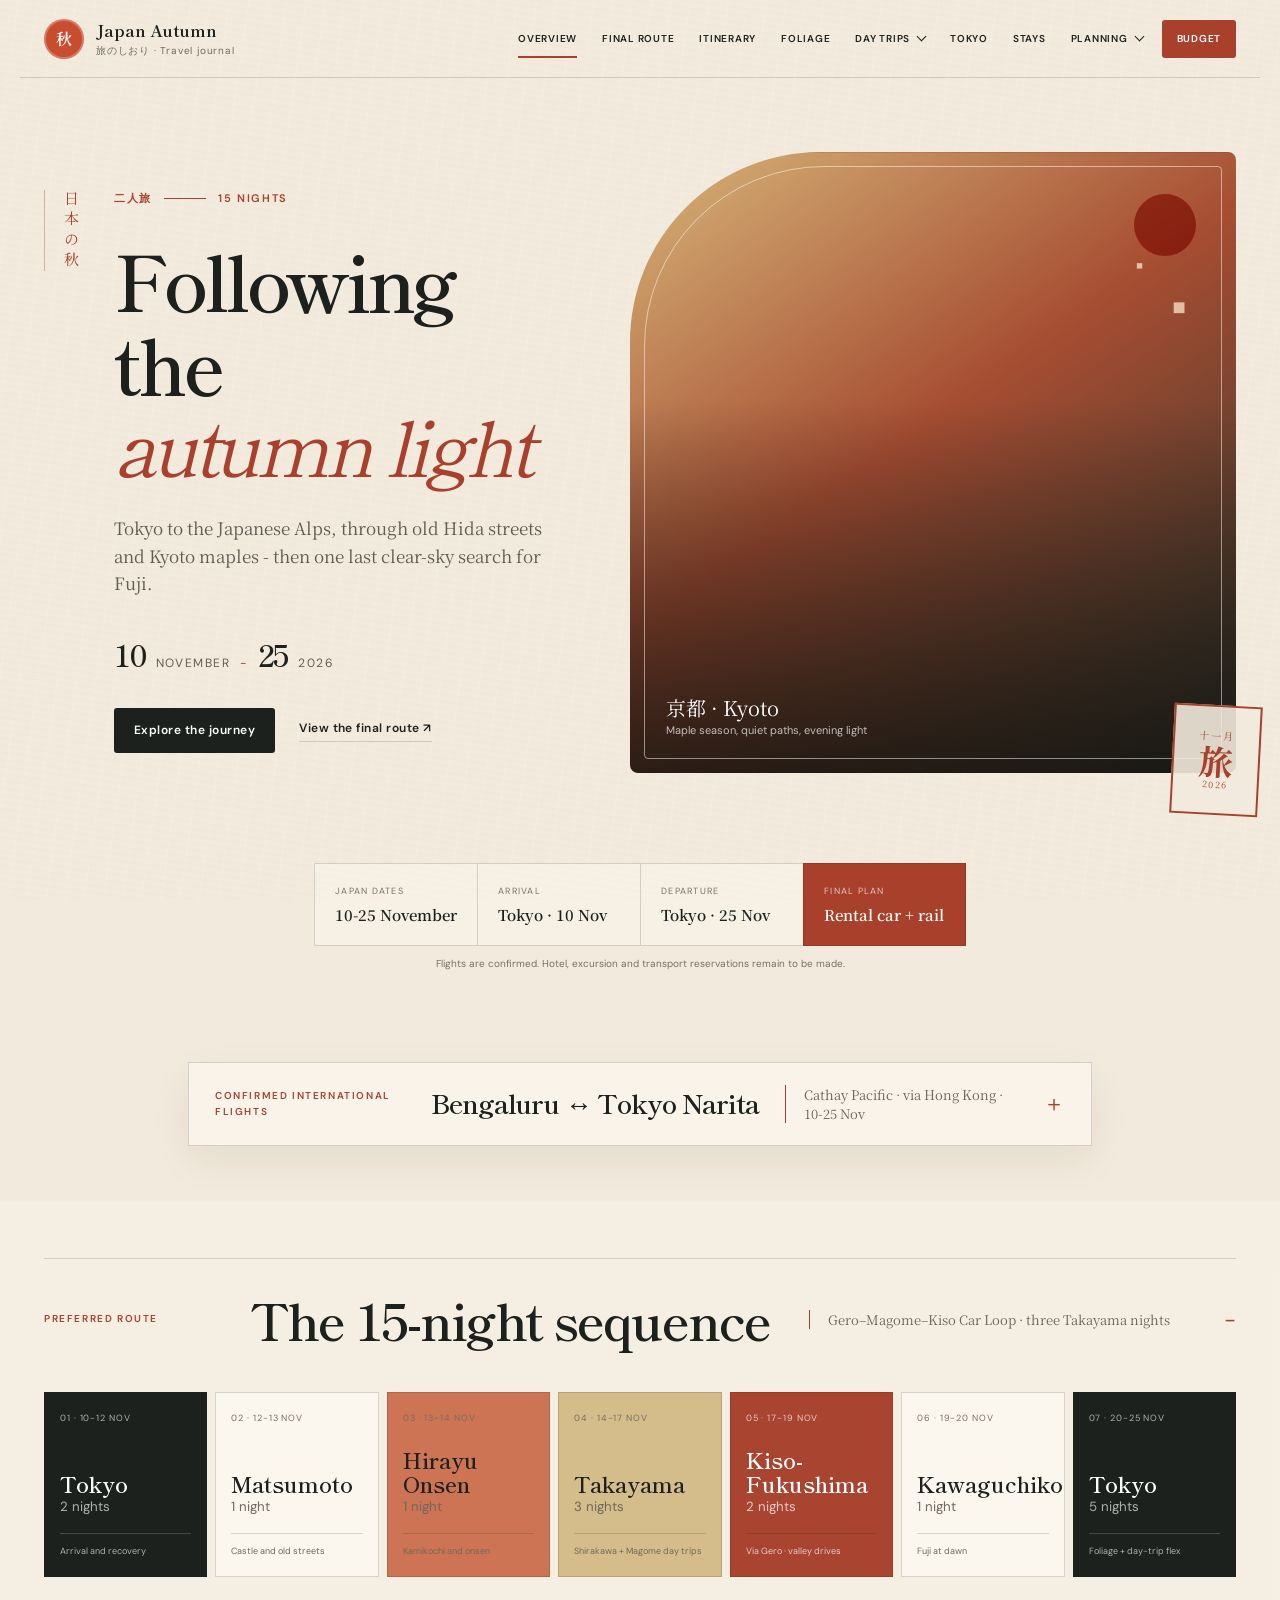
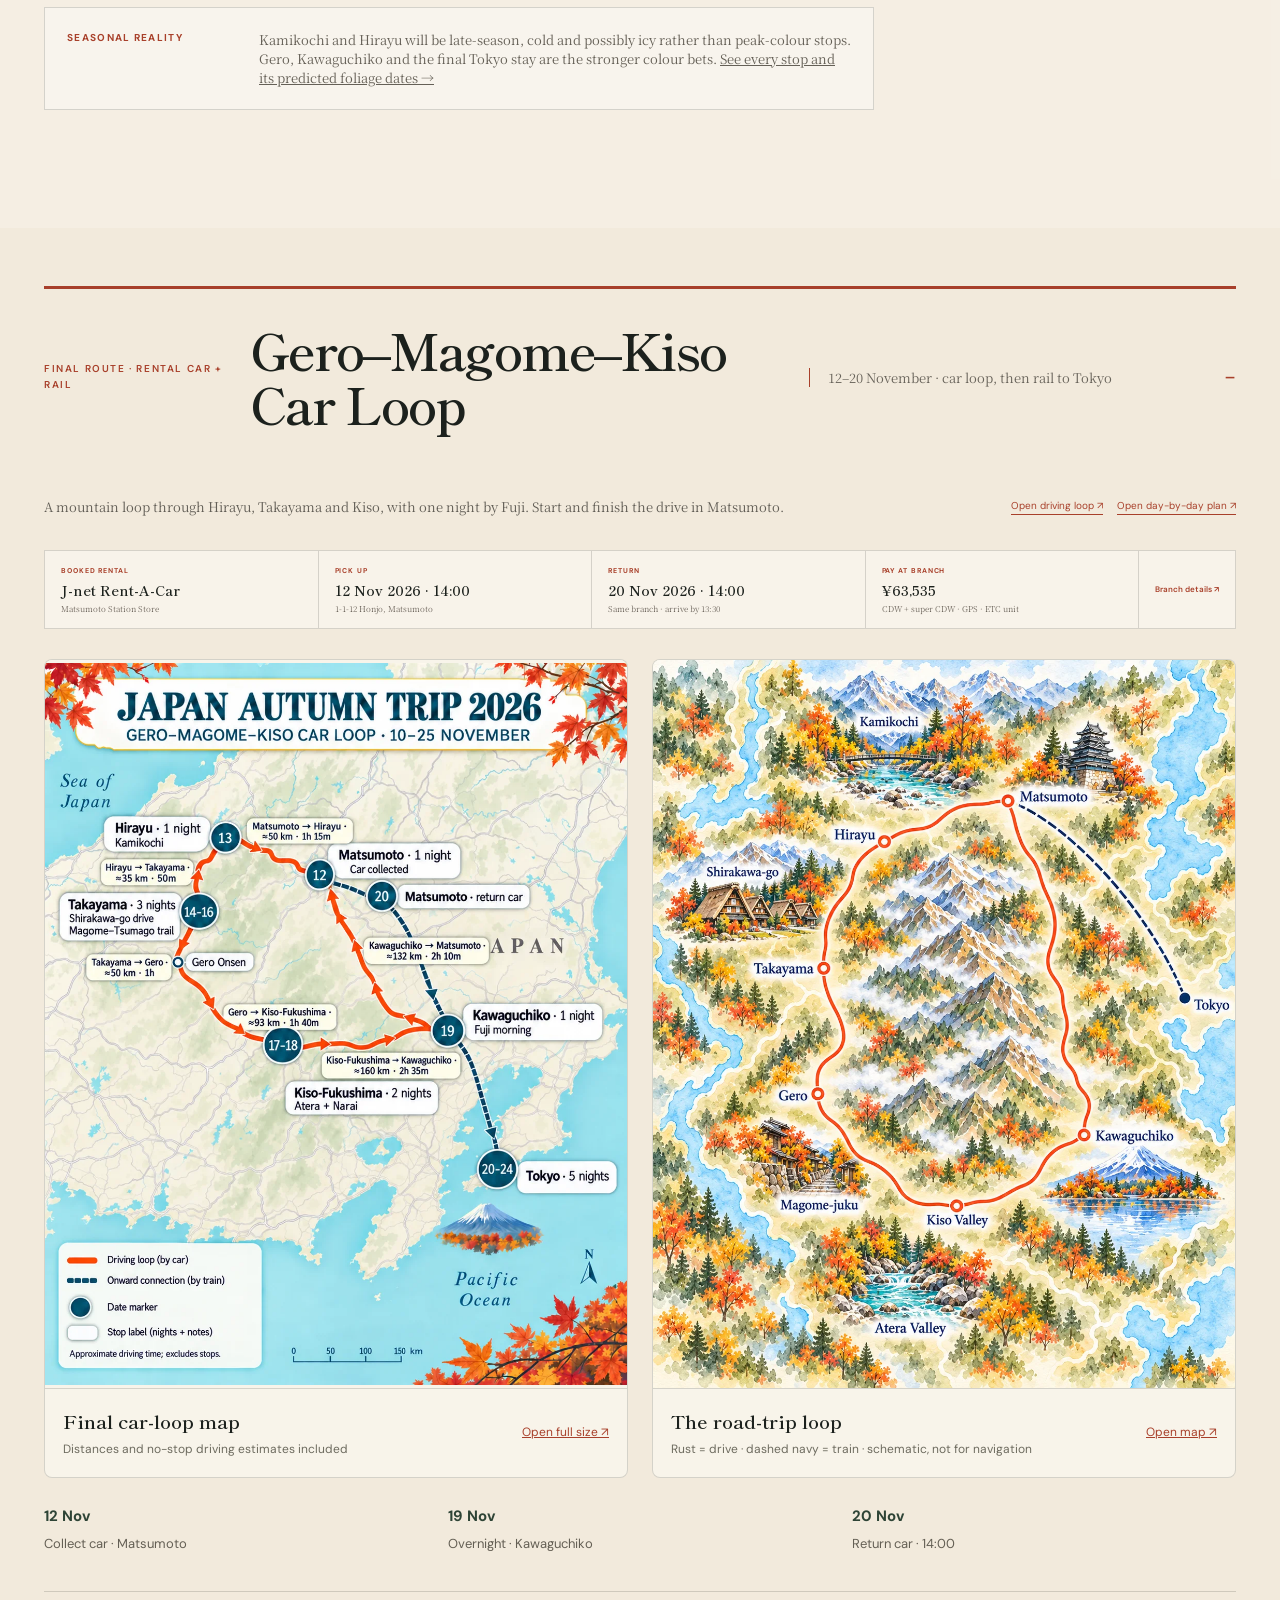
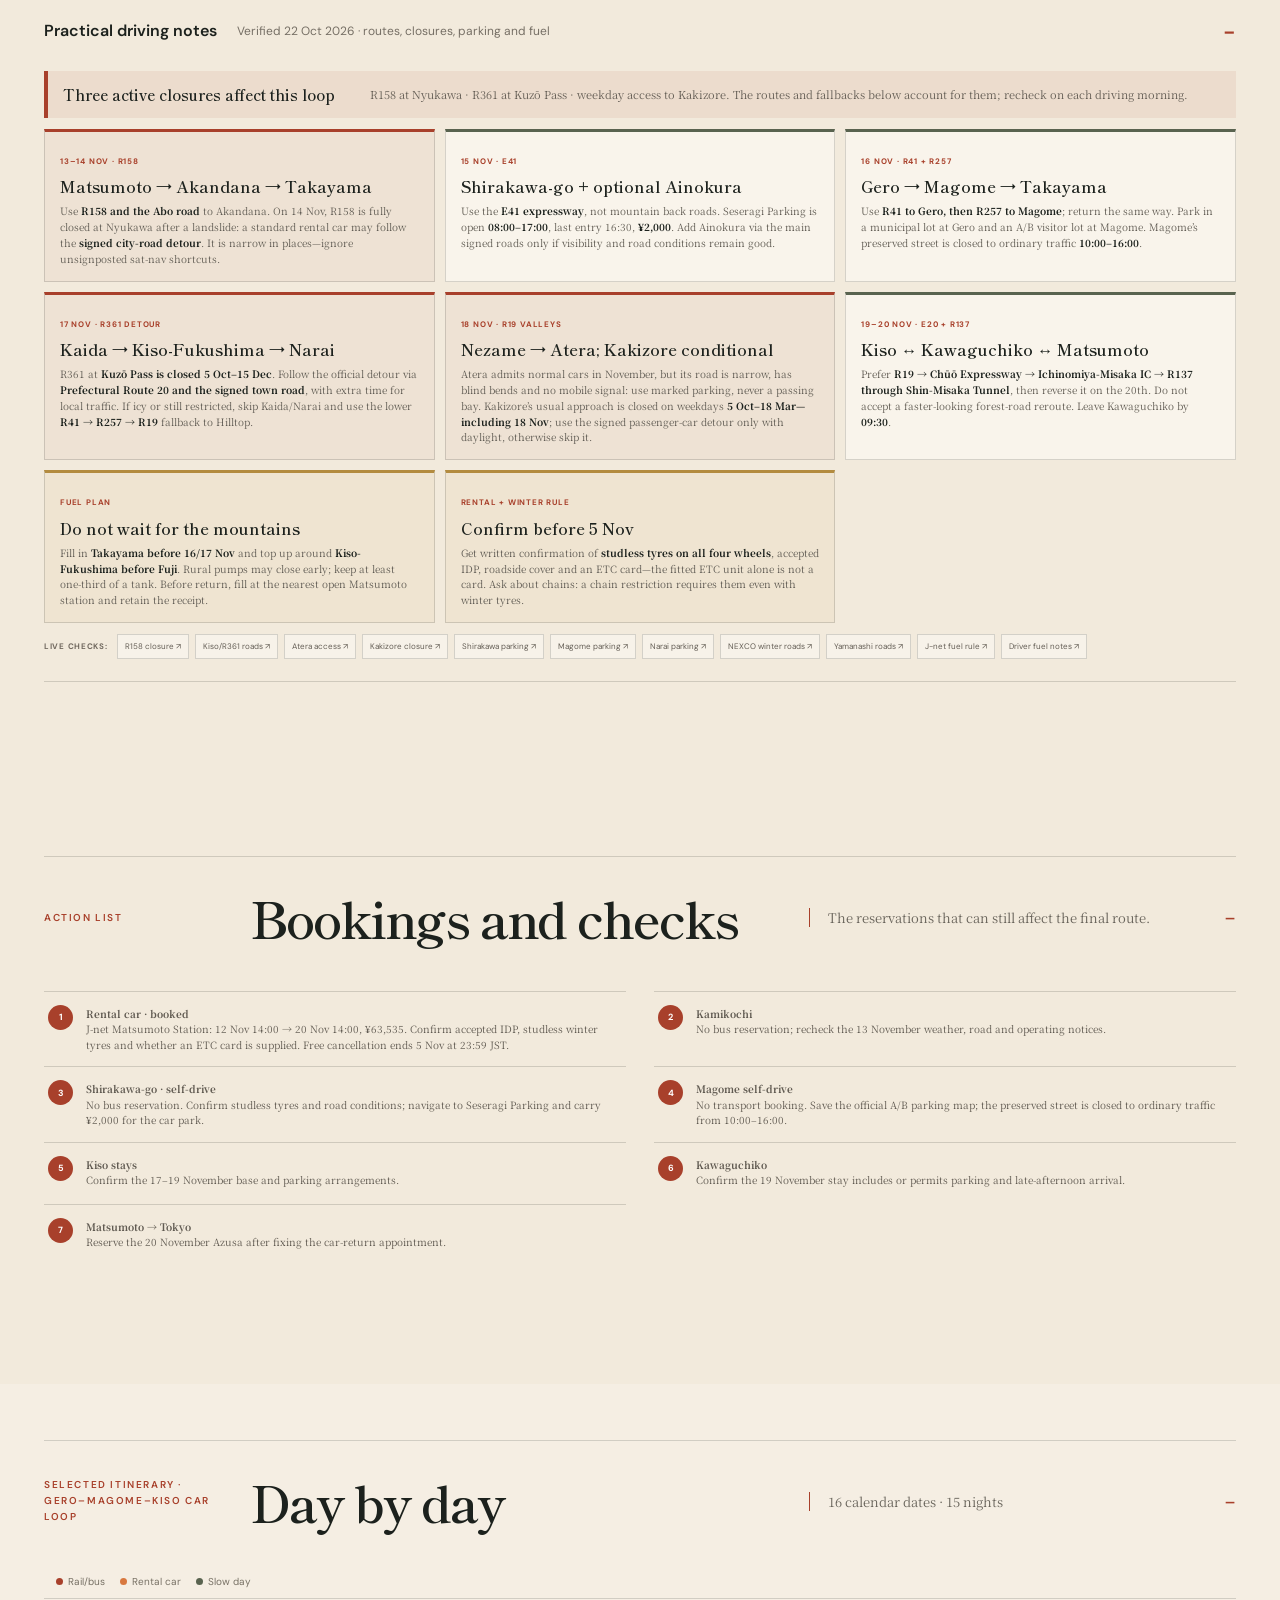
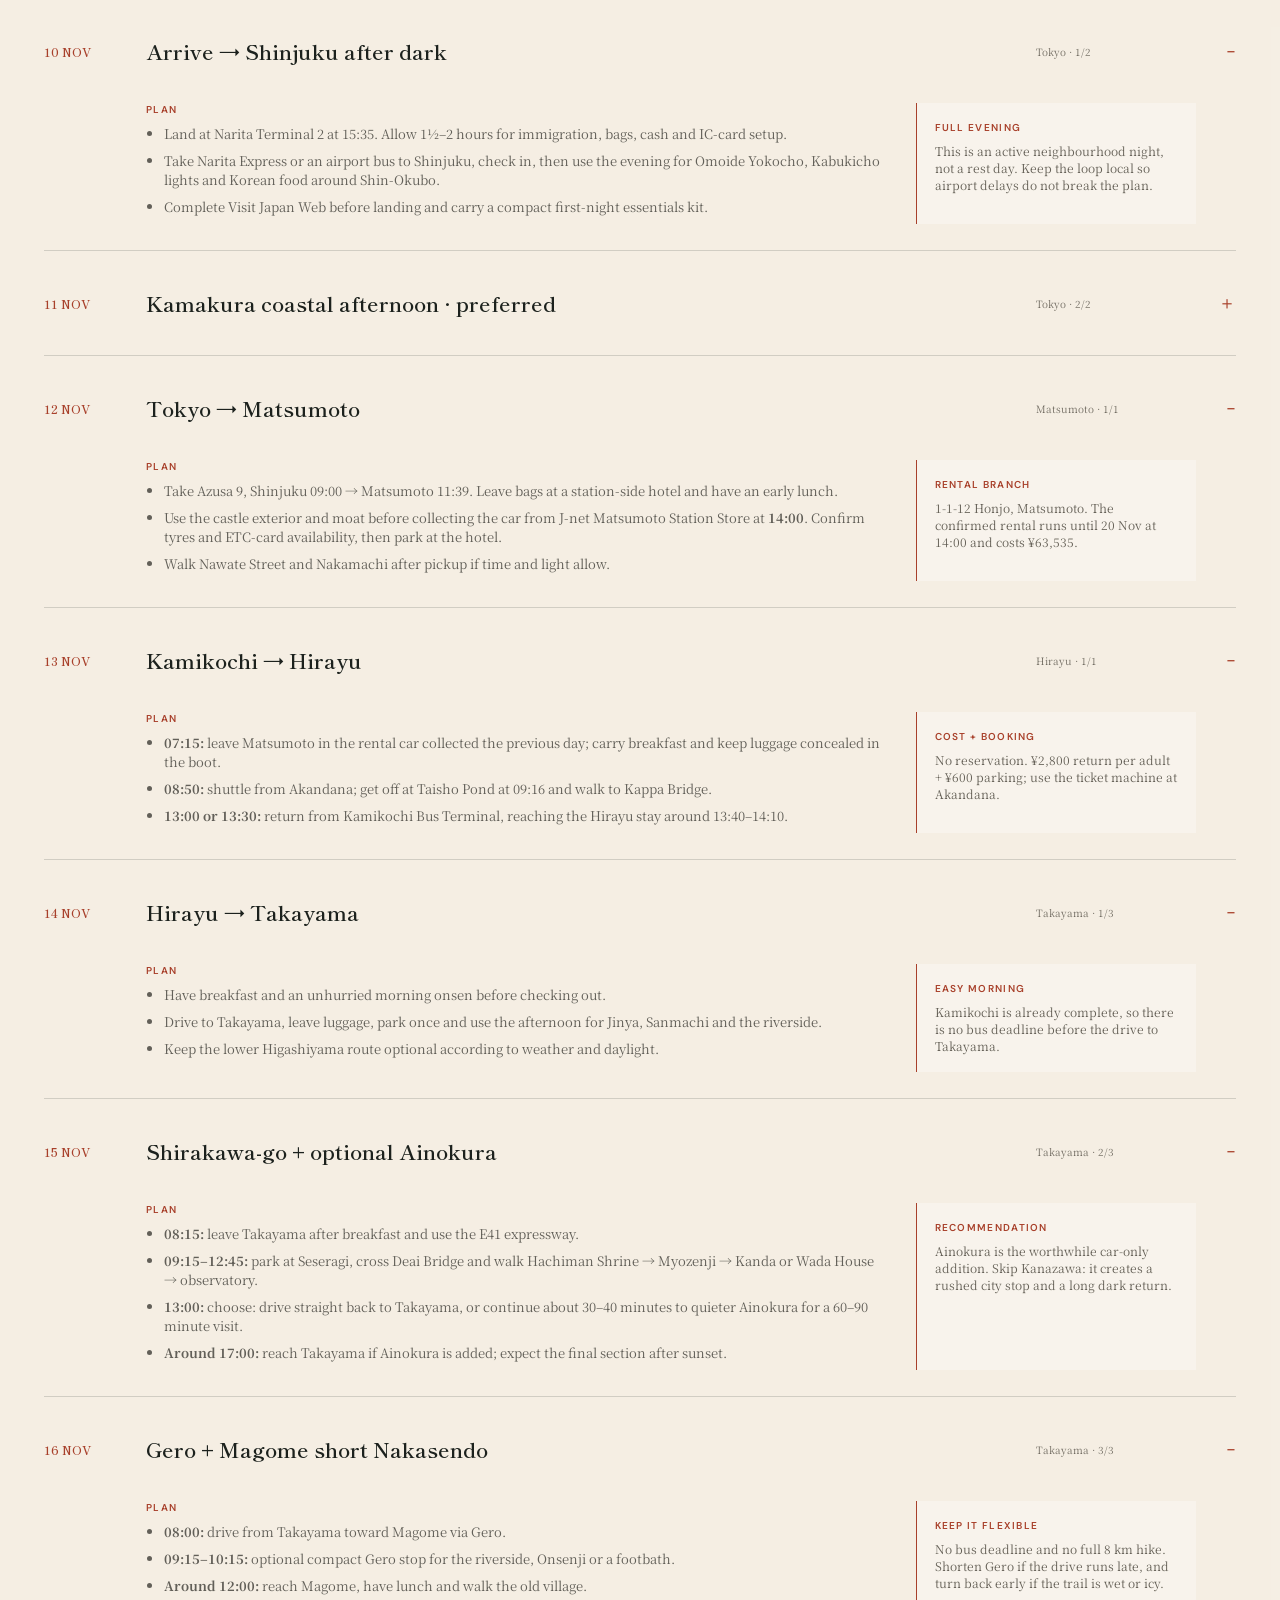
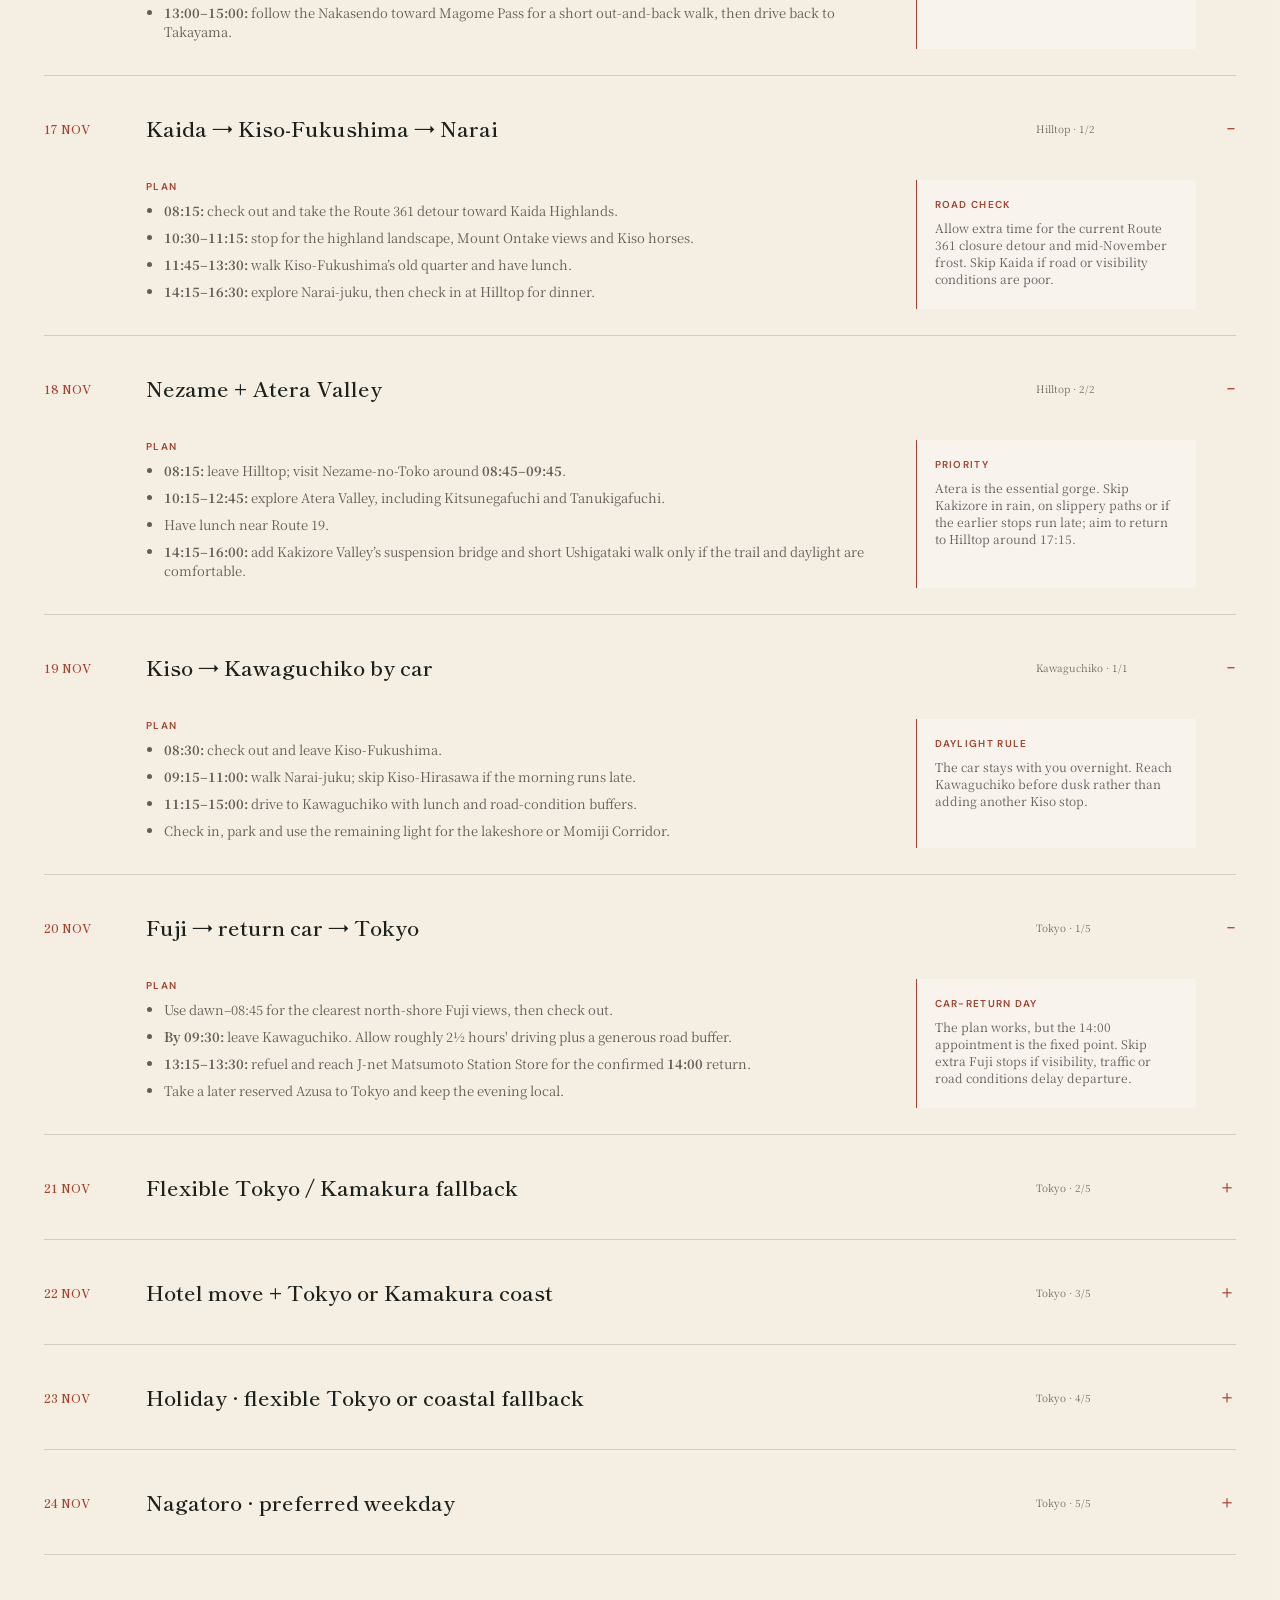
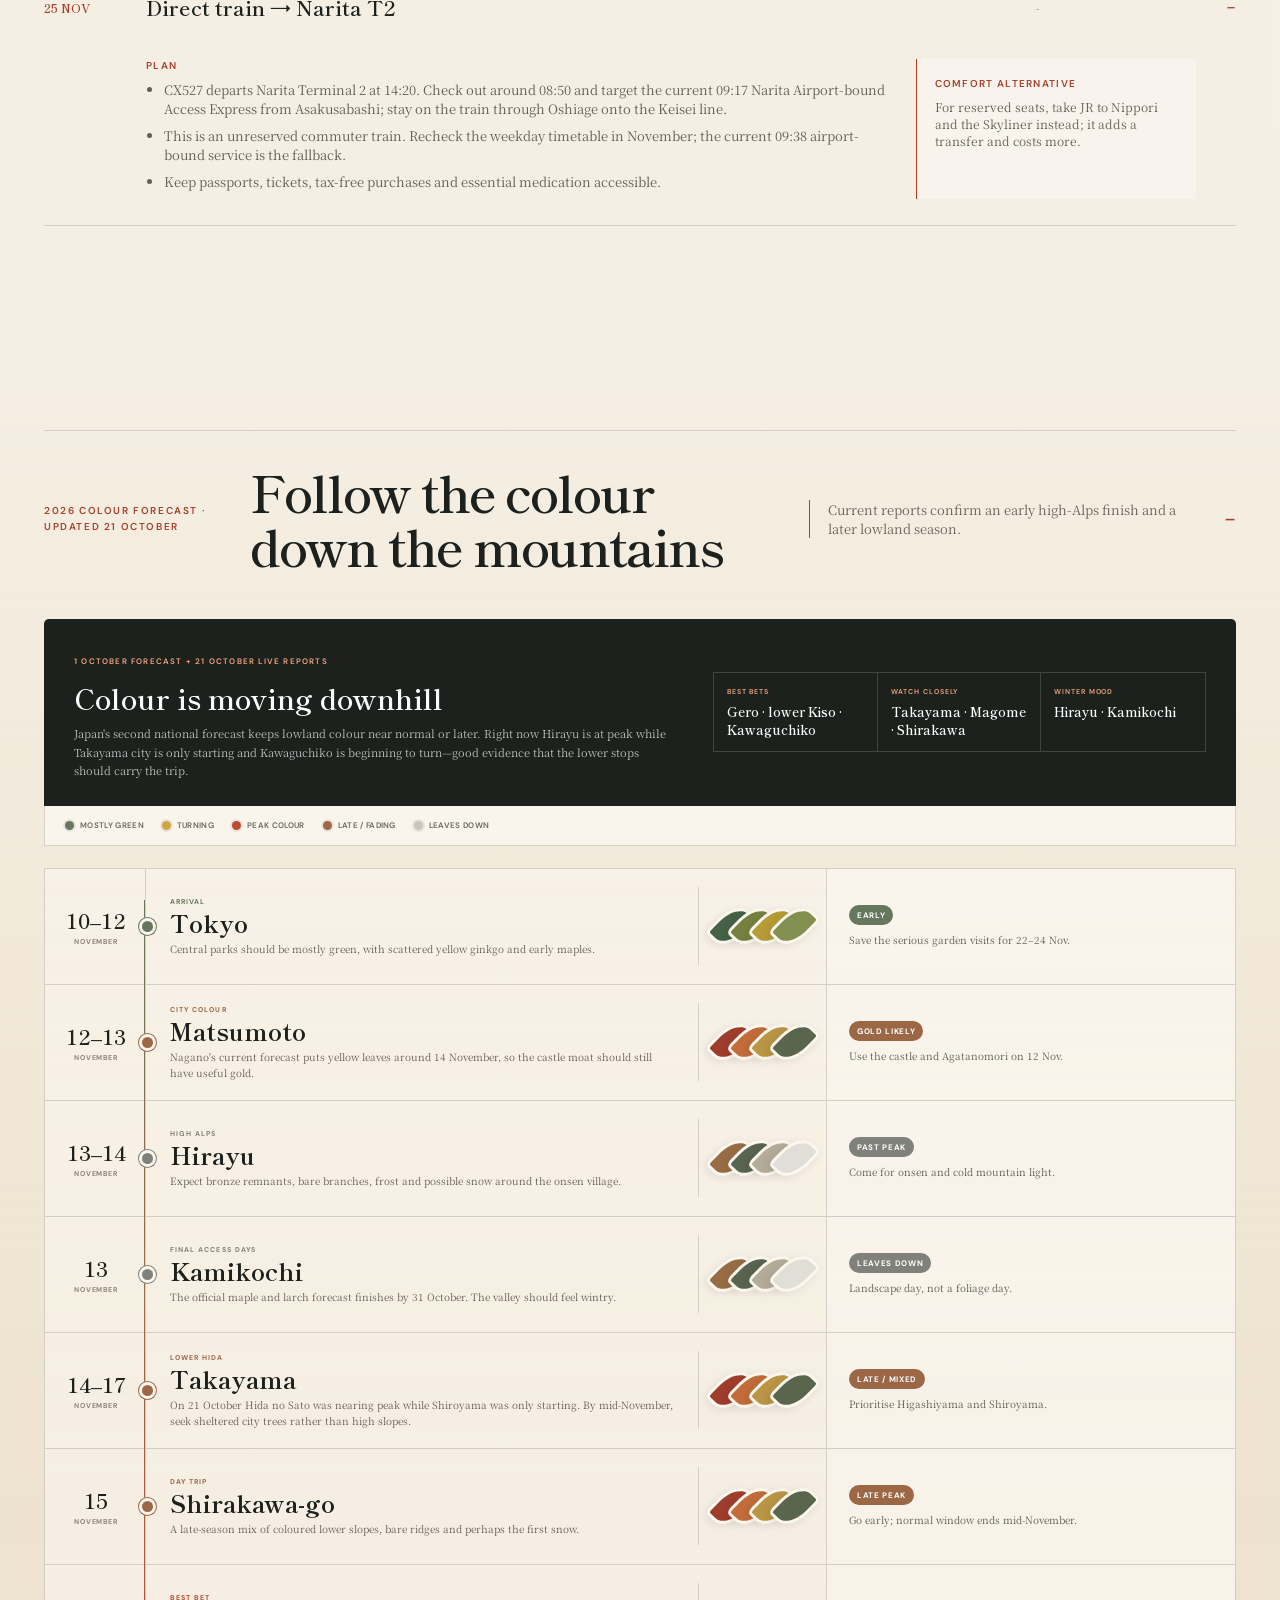
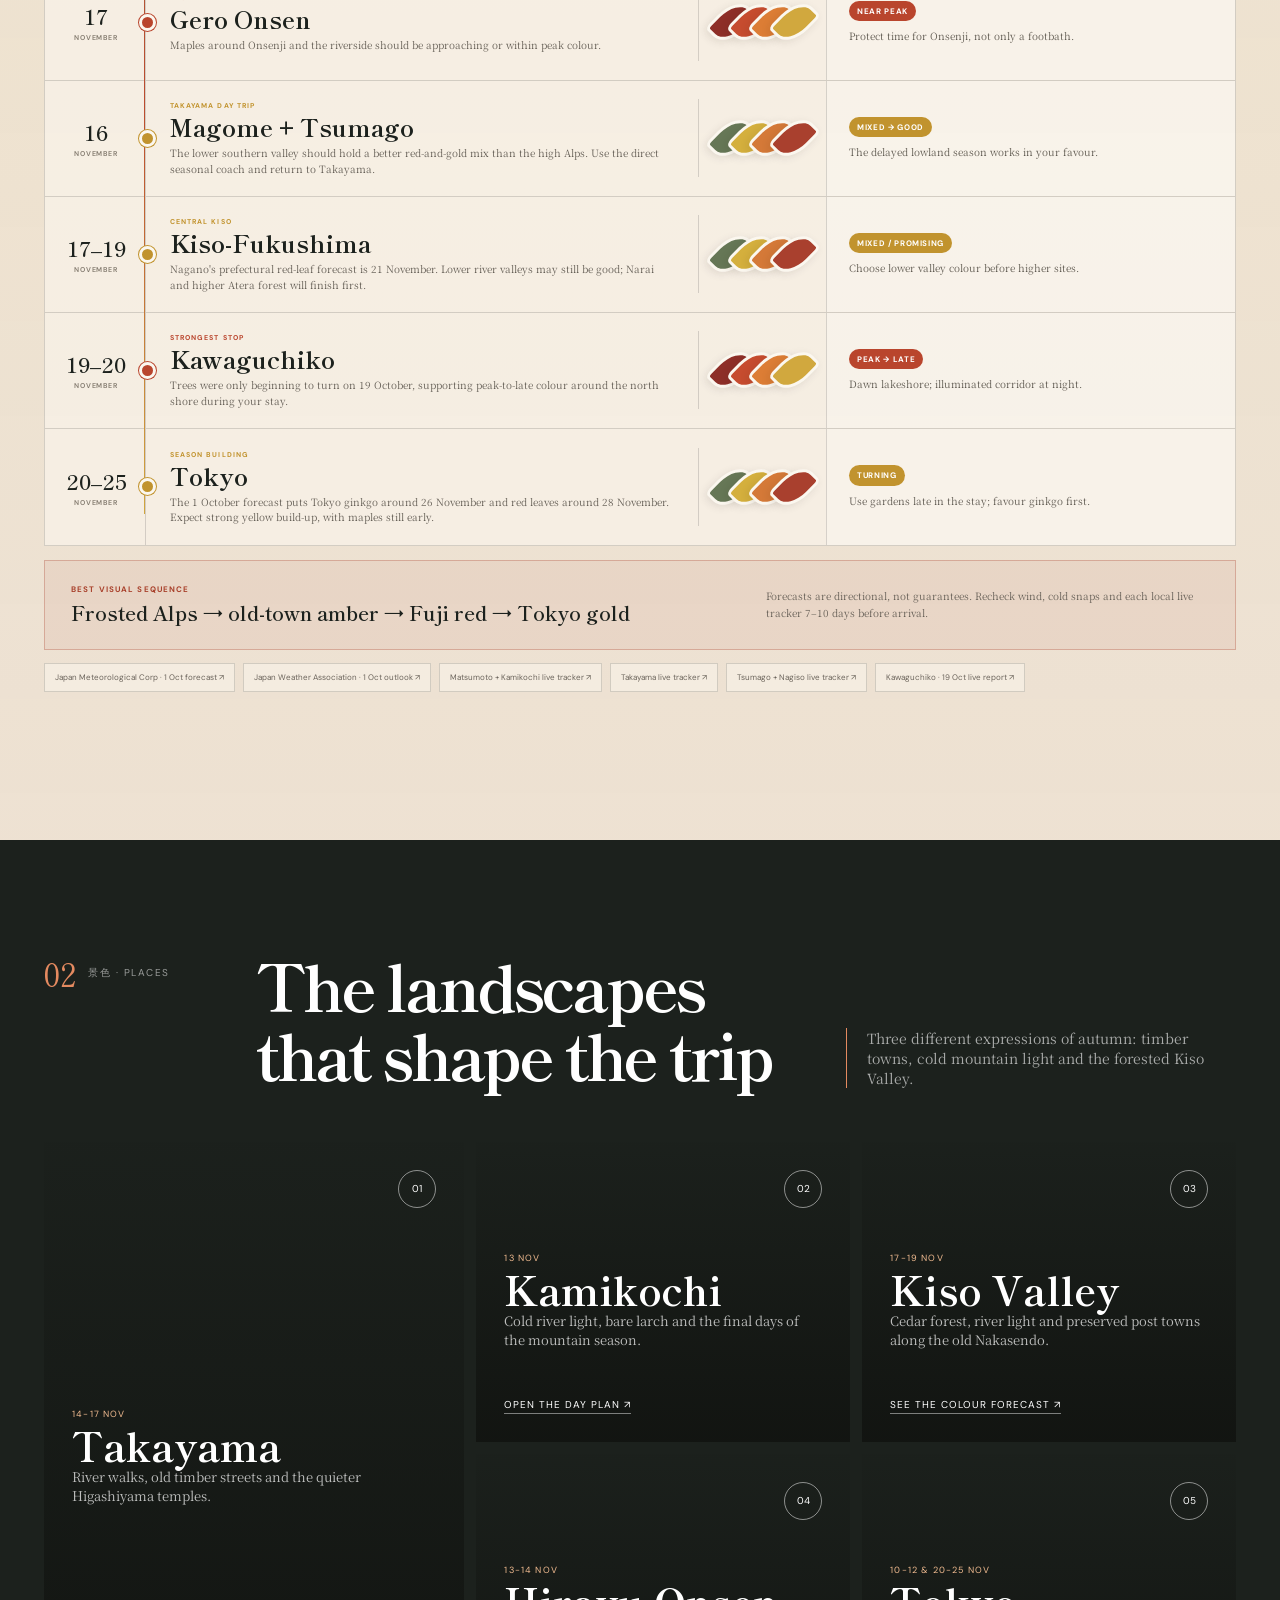
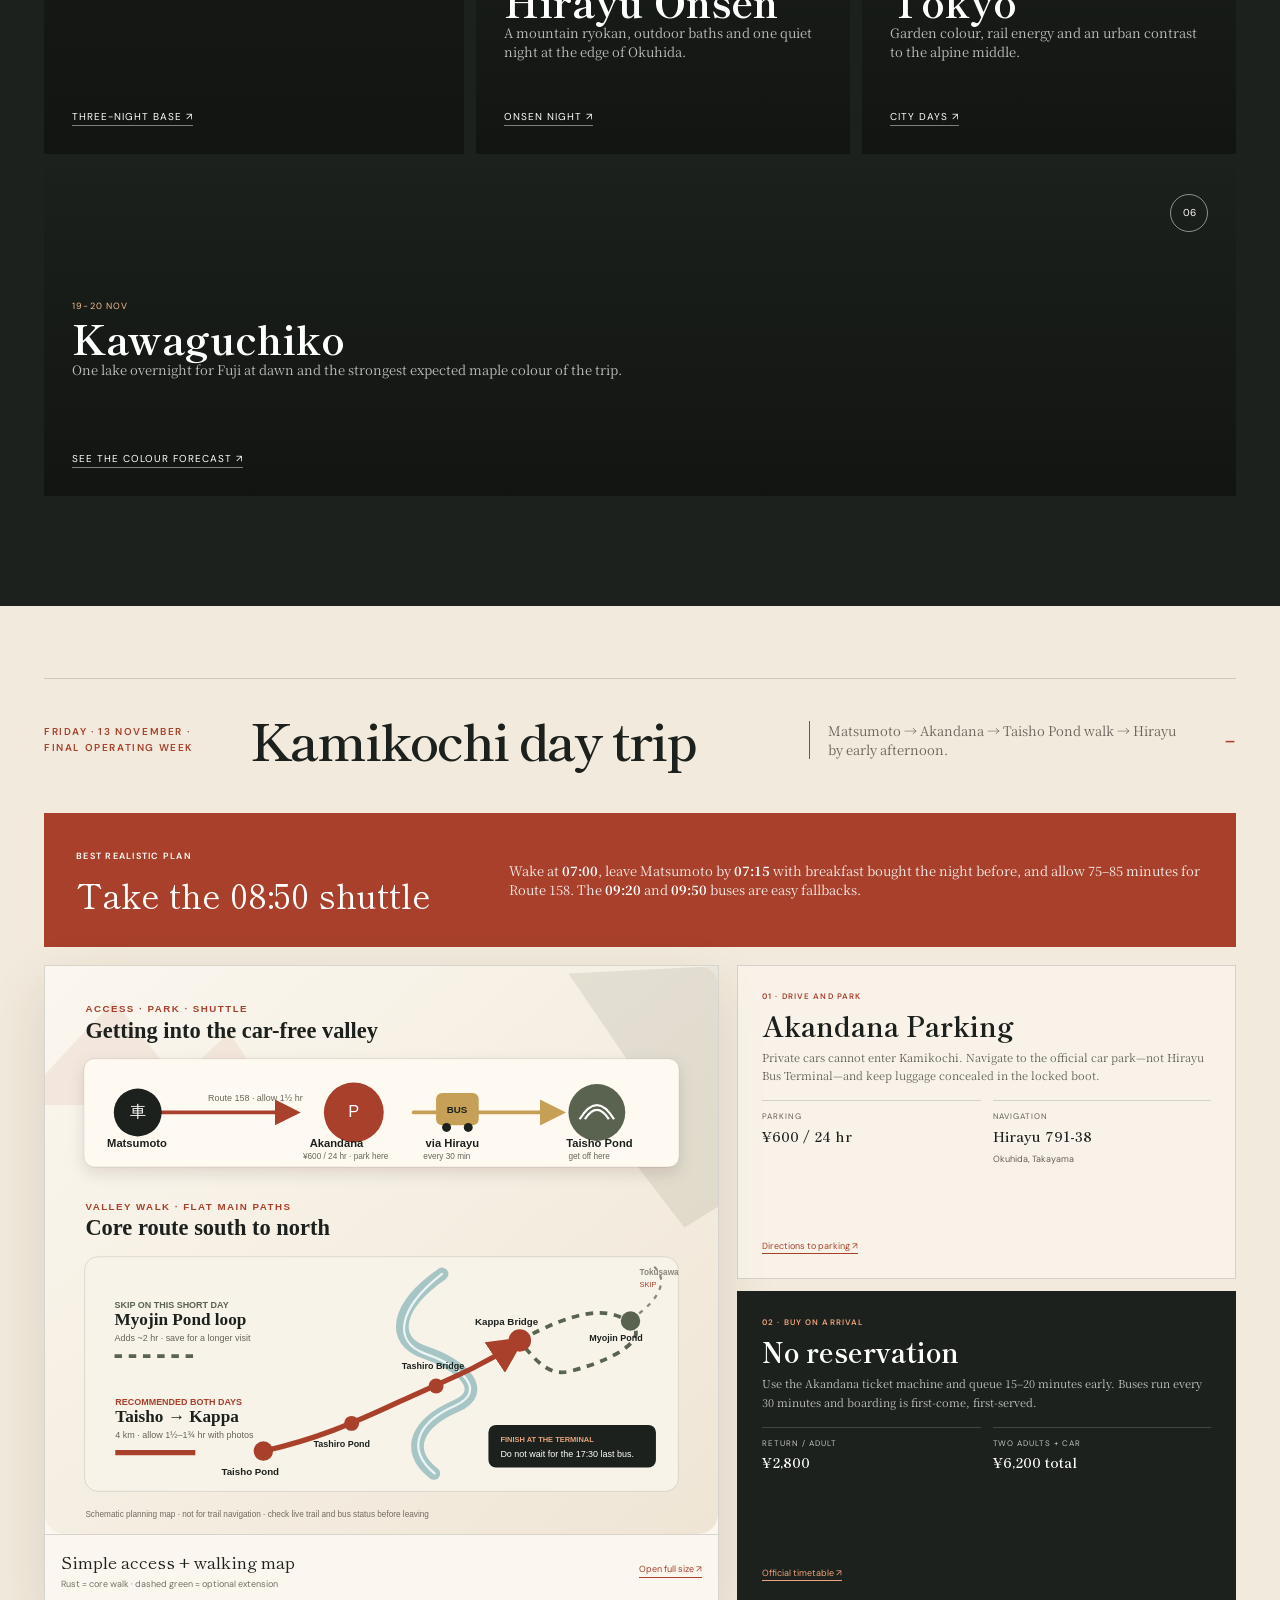
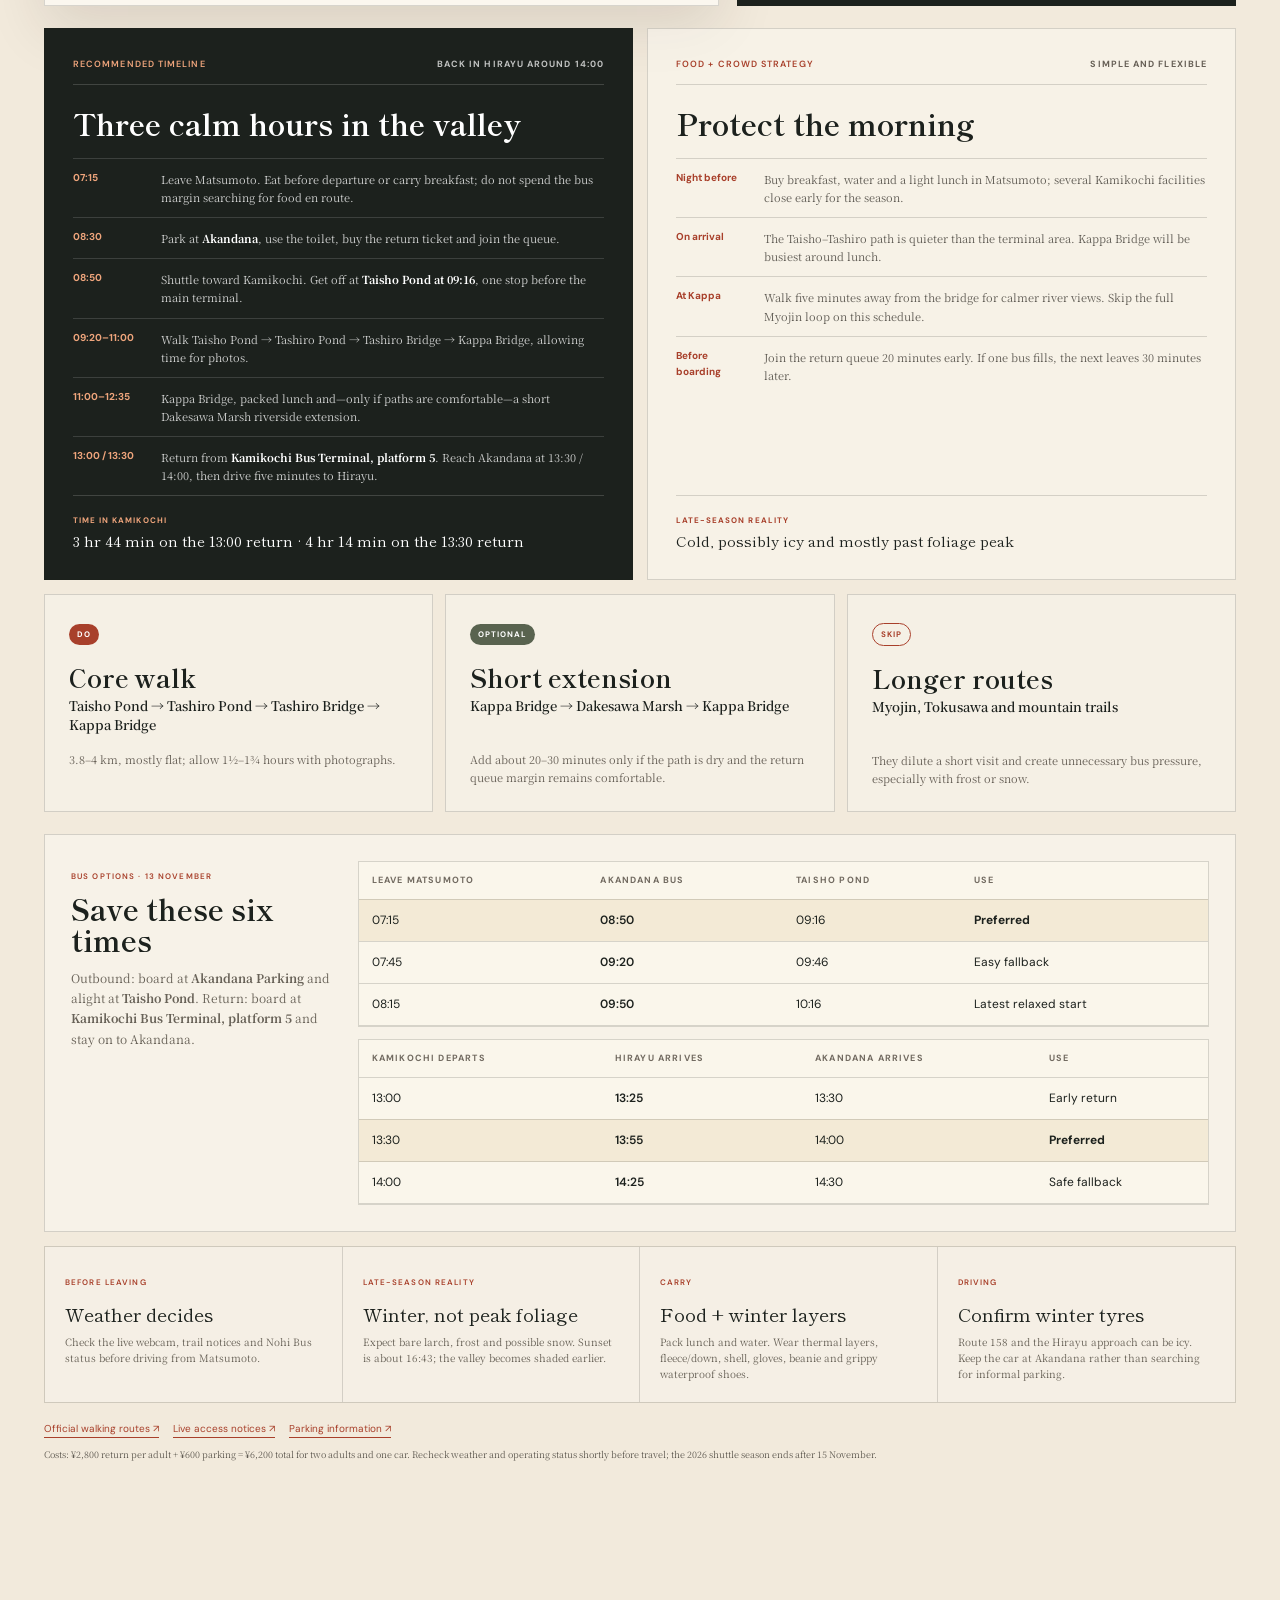
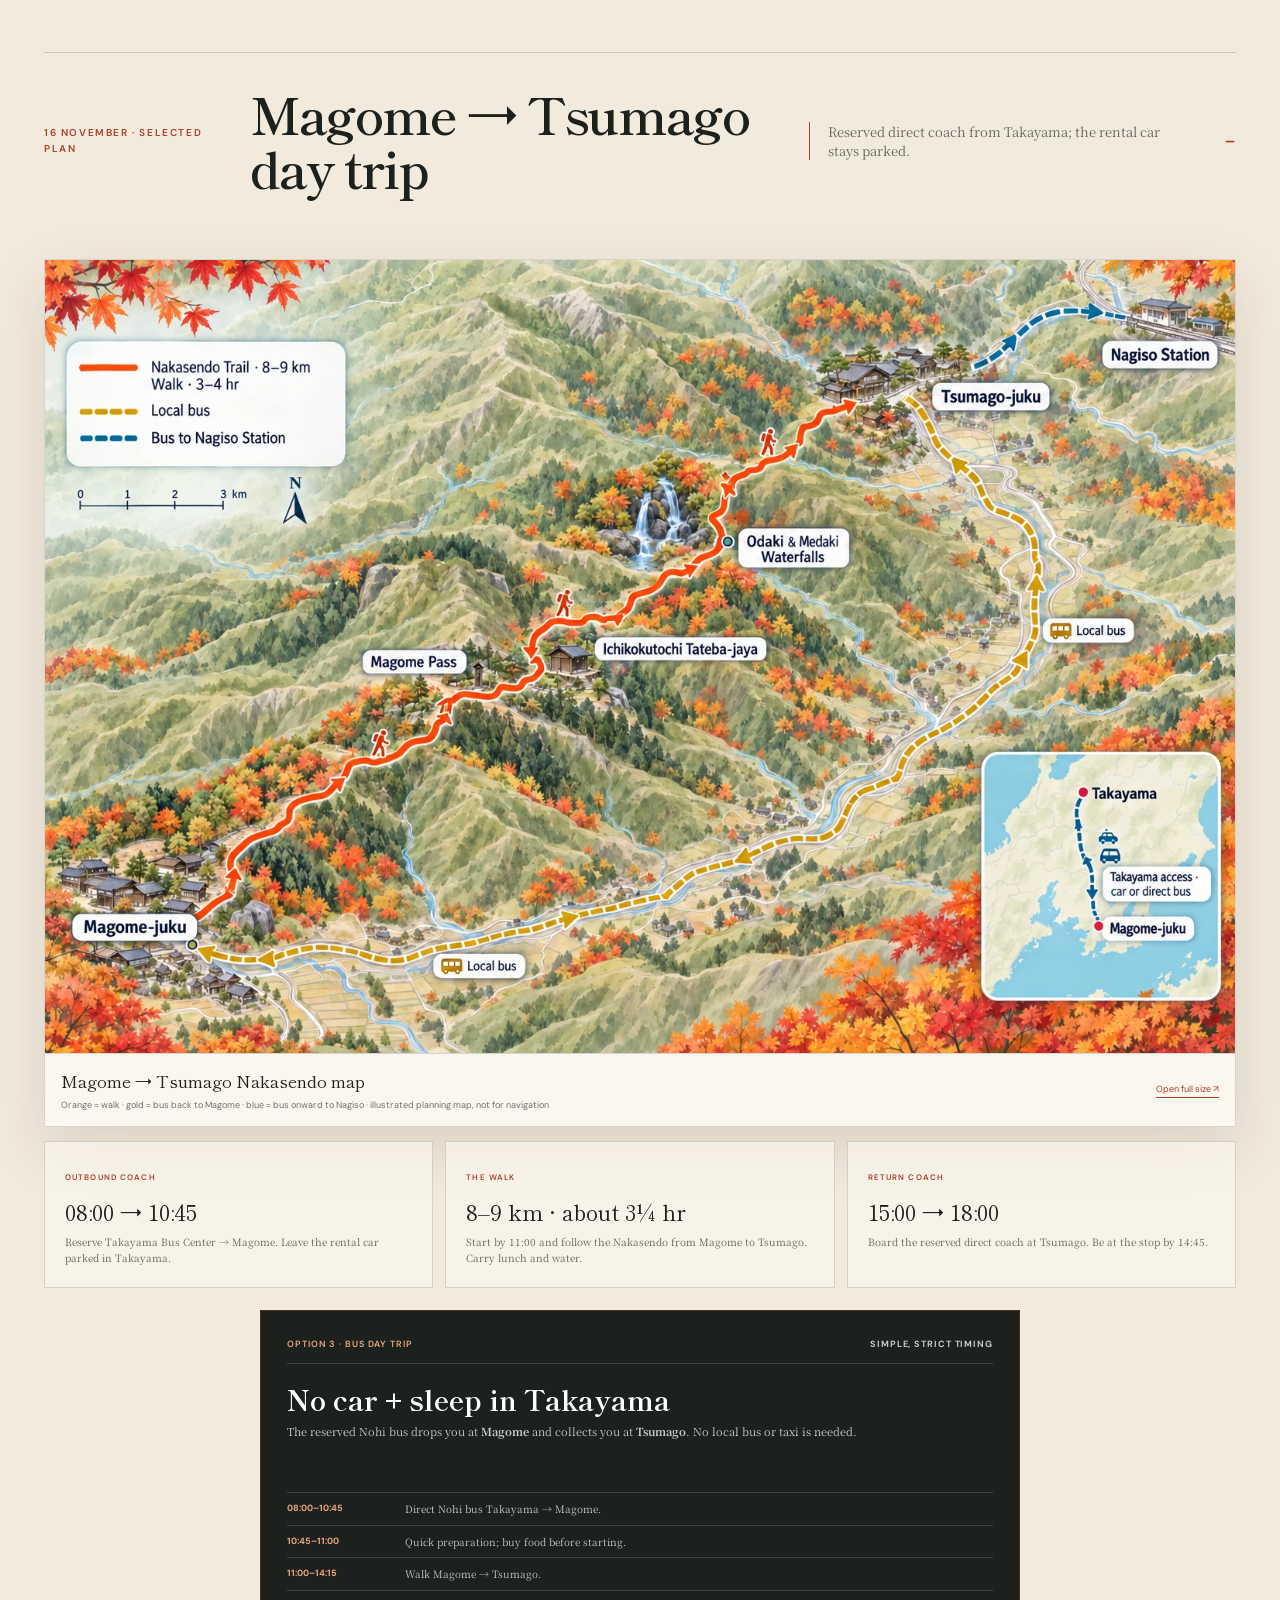
==== commit 13053b18: "Add critical car route field guide" ====
--- a/index.html
+++ b/index.html
@@ -123,7 +123,20 @@
         </div>
         <div class="restored-route-maps"><figure class="route-overview-art"><a href="assets/maps/japan-balanced-car-loop-map.png" target="_blank"><img src="assets/maps/japan-balanced-car-loop-map.webp" width="1126" height="1397" loading="lazy" decoding="async" alt="Gero–Magome–Kiso car route with approximate distances and driving times from Matsumoto through Hirayu, Takayama, Gero and Kiso-Fukushima to Kawaguchiko, returning to Matsumoto on 20 November before the train to Tokyo"></a><figcaption><span><b>Final car-loop map</b><small>Distances and no-stop driving estimates included</small></span><a href="assets/maps/japan-balanced-car-loop-map.png" target="_blank">Open full size ↗</a></figcaption></figure><figure class="route-overview-art"><a href="assets/maps/japan-route-scenic-portrait.png" target="_blank" rel="noreferrer"><img src="assets/maps/japan-route-scenic-portrait.webp" width="1122" height="1402" alt="Illustrated route loop with Kamikochi, Shirakawa-go, Magome-juku and Atera Valley small integrated illustrations: drive from Matsumoto through Hirayu, Takayama, Gero, Kiso and Kawaguchiko, return to Matsumoto, then train to Tokyo" loading="lazy" decoding="async"></a><figcaption><span><b>The road-trip loop</b><small>Rust = drive · dashed navy = train · schematic, not for navigation</small></span><a href="assets/maps/japan-route-scenic-portrait.png" target="_blank" rel="noreferrer">Open map ↗</a></figcaption></figure></div>
         <div class="route-essential"><span><b>12 Nov</b> Collect car · Matsumoto</span><span><b>19 Nov</b> Overnight · Kawaguchiko</span><span><b>20 Nov</b> Return car · 14:00</span></div>
-        <details class="route-extra"><summary><span>Practical driving notes</span><small>Parking, fuel and fixed deadlines</small></summary><div class="route-extra-body"><ul class="plan-rules"><li><b>16 Nov:</b> drive via optional Gero. Use a municipal car park in Gero and signed visitor parking outside Magome’s preserved street.</li><li><b>17–18 Nov:</b> fuel in Takayama before Route 361 and check closures, frost and snow. At Narai and Nezame use designated visitor lots; in Atera stop only in marked spaces.</li><li><b>19–20 Nov:</b> top up around Kiso-Fukushima before Kawaguchiko. Leave Kawaguchiko by <b>09:30</b>, refuel near Matsumoto, keep the receipt and reach J-net by <b>13:30</b> for the 14:00 return.</li><li>The booking includes an <b>ETC unit, not necessarily an ETC card</b>. Before free cancellation ends, confirm the accepted IDP, studless winter tyres, ETC card and roadside cover.</li></ul></div></details>
+        <details class="route-extra drive-notes" open><summary><span>Practical driving notes</span><small>Verified 22 Oct 2026 · routes, closures, parking and fuel</small></summary><div class="route-extra-body drive-notes-body">
+          <div class="drive-alert"><b>Three active closures affect this loop</b><span>R158 at Nyukawa · R361 at Kuzō Pass · weekday access to Kakizore. The routes and fallbacks below account for them; recheck on each driving morning.</span></div>
+          <div class="drive-note-grid">
+            <article class="drive-note-card closure"><span>13–14 Nov · R158</span><h4>Matsumoto → Akandana → Takayama</h4><p>Use <b>R158 and the Abo road</b> to Akandana. On 14 Nov, R158 is fully closed at Nyukawa after a landslide: a standard rental car may follow the <b>signed city-road detour</b>. It is narrow in places—ignore unsignposted sat-nav shortcuts.</p></article>
+            <article class="drive-note-card"><span>15 Nov · E41</span><h4>Shirakawa-go + optional Ainokura</h4><p>Use the <b>E41 expressway</b>, not mountain back roads. Seseragi Parking is open <b>08:00–17:00</b>, last entry 16:30, <b>¥2,000</b>. Add Ainokura via the main signed roads only if visibility and road conditions remain good.</p></article>
+            <article class="drive-note-card"><span>16 Nov · R41 + R257</span><h4>Gero → Magome → Takayama</h4><p>Use <b>R41 to Gero, then R257 to Magome</b>; return the same way. Park in a municipal lot at Gero and an A/B visitor lot at Magome. Magome’s preserved street is closed to ordinary traffic <b>10:00–16:00</b>.</p></article>
+            <article class="drive-note-card closure"><span>17 Nov · R361 detour</span><h4>Kaida → Kiso-Fukushima → Narai</h4><p>R361 at <b>Kuzō Pass is closed 5 Oct–15 Dec</b>. Follow the official detour via <b>Prefectural Route 20 and the signed town road</b>, with extra time for local traffic. If icy or still restricted, skip Kaida/Narai and use the lower <b>R41 → R257 → R19</b> fallback to Hilltop.</p></article>
+            <article class="drive-note-card closure"><span>18 Nov · R19 valleys</span><h4>Nezame → Atera; Kakizore conditional</h4><p>Atera admits normal cars in November, but its road is narrow, has blind bends and no mobile signal: use marked parking, never a passing bay. Kakizore’s usual approach is closed on weekdays <b>5 Oct–18 Mar—including 18 Nov</b>; use the signed passenger-car detour only with daylight, otherwise skip it.</p></article>
+            <article class="drive-note-card"><span>19–20 Nov · E20 + R137</span><h4>Kiso ↔ Kawaguchiko ↔ Matsumoto</h4><p>Prefer <b>R19 → Chūō Expressway → Ichinomiya-Misaka IC → R137 through Shin-Misaka Tunnel</b>, then reverse it on the 20th. Do not accept a faster-looking forest-road reroute. Leave Kawaguchiko by <b>09:30</b>.</p></article>
+            <article class="drive-note-card fuel"><span>Fuel plan</span><h4>Do not wait for the mountains</h4><p>Fill in <b>Takayama before 16/17 Nov</b> and top up around <b>Kiso-Fukushima before Fuji</b>. Rural pumps may close early; keep at least one-third of a tank. Before return, fill at the nearest open Matsumoto station and retain the receipt.</p></article>
+            <article class="drive-note-card fuel"><span>Rental + winter rule</span><h4>Confirm before 5 Nov</h4><p>Get written confirmation of <b>studless tyres on all four wheels</b>, accepted IDP, roadside cover and an ETC card—the fitted ETC unit alone is not a card. Ask about chains: a chain restriction requires them even with winter tyres.</p></article>
+          </div>
+          <div class="drive-source-row"><span>Live checks:</span><a href="https://www.pref.gifu.lg.jp/page/483822.html" target="_blank" rel="noreferrer">R158 closure ↗</a><a href="https://www.pref.nagano.lg.jp/kisoken/doro/kukan.html" target="_blank" rel="noreferrer">Kiso/R361 roads ↗</a><a href="https://okuwa.kisoji.com/kanko/shizen/aderakeikoku/precautions_atera.html" target="_blank" rel="noreferrer">Atera access ↗</a><a href="https://nagiso.jp/kakizore_close/" target="_blank" rel="noreferrer">Kakizore closure ↗</a><a href="https://shirakawa-go.gr.jp/en/access/" target="_blank" rel="noreferrer">Shirakawa parking ↗</a><a href="https://www.city.nakatsugawa.lg.jp/kanko/miru/1/3760.html" target="_blank" rel="noreferrer">Magome parking ↗</a><a href="https://www.naraijuku.com/access/" target="_blank" rel="noreferrer">Narai parking ↗</a><a href="https://www.c-nexco.co.jp/en/special/snow/" target="_blank" rel="noreferrer">NEXCO winter roads ↗</a><a href="https://www.pref.yamanashi.jp/dourokisei/" target="_blank" rel="noreferrer">Yamanashi roads ↗</a><a href="https://www.j-netrentacar.co.jp/faq/" target="_blank" rel="noreferrer">J-net fuel rule ↗</a><a href="https://www.reddit.com/r/JapanTravelTips/comments/1vavl14/" target="_blank" rel="noreferrer">Driver fuel notes ↗</a></div>
+        </div></details>
       </div></details>
     </section>
 
@@ -132,7 +145,7 @@
         <li><span>01</span><div><strong>Rental car · booked</strong><p>J-net Matsumoto Station: 12 Nov 14:00 → 20 Nov 14:00, ¥63,535. Confirm accepted IDP, studless winter tyres and whether an ETC card is supplied. Free cancellation ends 5 Nov at 23:59 JST.</p></div></li>
         <li><span>02</span><div><strong>Kamikochi</strong><p>No bus reservation; recheck the 13 November weather, road and operating notices.</p></div></li>
         <li><span>03</span><div><strong>Shirakawa-go · self-drive</strong><p>No bus reservation. Confirm studless tyres and road conditions; navigate to Seseragi Parking and carry ¥2,000 for the car park.</p></div></li>
-        <li><span>04</span><div><strong>Magome + Tsumago</strong><p>Reserve the 16 November seasonal coach from Takayama in both directions.</p></div></li>
+        <li><span>04</span><div><strong>Magome self-drive</strong><p>No transport booking. Save the official A/B parking map; the preserved street is closed to ordinary traffic from 10:00–16:00.</p></div></li>
         <li><span>05</span><div><strong>Kiso stays</strong><p>Confirm the 17–19 November base and parking arrangements.</p></div></li>
         <li><span>06</span><div><strong>Kawaguchiko</strong><p>Confirm the 19 November stay includes or permits parking and late-afternoon arrival.</p></div></li>
         <li><span>07</span><div><strong>Matsumoto → Tokyo</strong><p>Reserve the 20 November Azusa after fixing the car-return appointment.</p></div></li>
--- a/styles.css
+++ b/styles.css
@@ -190,6 +190,9 @@
 /* A quieter route overview; operational detail stays available on demand. */
 .route-overview-art{margin:30px 0 0;border:1px solid var(--line);border-radius:8px;overflow:hidden;background:#f8f4ea}.route-overview-art>a{display:block}.route-overview-art img{display:block;width:100%;height:auto}.route-overview-art figcaption{display:flex;align-items:center;justify-content:space-between;gap:20px;padding:20px 24px;border-top:1px solid var(--line)}.route-overview-art figcaption b{display:block;font:600 21px 'Shippori Mincho',serif}.route-overview-art figcaption small{display:block;margin-top:6px;font-size:12px;color:#6d6b5f}.route-overview-art figcaption>a{font-size:12px;color:var(--rust);white-space:nowrap}.route-essential{display:grid;grid-template-columns:repeat(3,1fr);gap:20px;padding:26px 0;margin-bottom:10px}.route-essential span{font-size:13px;color:#645f54}.route-essential b{display:block;margin-bottom:6px;color:#2e4436;font-size:15px}.route-extra{border-top:1px solid var(--line);border-bottom:1px solid var(--line)}.route-extra>summary{display:flex;gap:20px;align-items:center;cursor:pointer;padding:22px 0;font-weight:600;font-size:16px}.route-extra>summary::after{content:'+';margin-left:auto;color:var(--rust);font-size:22px}.route-extra[open]>summary::after{content:'−'}.route-extra>summary small{font-weight:400;color:#766f65;font-size:12px}.route-extra-body{display:grid;grid-template-columns:1fr 1fr;gap:32px;padding-bottom:26px;align-items:start}.route-extra-body .plan-rules{font-size:14px;line-height:1.8}.route-extra-body .plan-rules li{margin-bottom:18px}.route-extra-body .route-map-figure{max-width:500px}.route-extra>summary:focus-visible{outline:2px solid var(--rust);outline-offset:3px}@media(max-width:650px){.route-extra-body{grid-template-columns:1fr}.route-extra>summary{flex-wrap:wrap;gap:8px}.route-extra>summary small{flex-basis:80%;order:2}.route-overview-art figcaption{padding:18px;align-items:flex-start}.route-overview-art figcaption b{font-size:18px}.route-essential{gap:12px}.route-essential span{font-size:11px}.route-essential b{font-size:13px}}
 
+/* Compact field brief for the confirmed rental-car loop. */
+.drive-notes-body{display:block;padding-bottom:22px}.drive-alert{display:grid;grid-template-columns:minmax(190px,.34fr) minmax(0,1fr);gap:18px;align-items:center;margin:0 0 11px;padding:13px 15px;border-left:4px solid var(--rust);background:rgba(168,64,43,.08)}.drive-alert b{font:600 15px "Shippori Mincho",serif}.drive-alert span{color:#665f56;font:11px/1.55 "Noto Serif JP",serif}.drive-note-grid{display:grid;grid-template-columns:repeat(3,minmax(0,1fr));gap:10px}.drive-note-card{min-width:0;padding:14px 15px;border:1px solid var(--line);border-top:3px solid var(--moss);background:rgba(251,247,239,.76)}.drive-note-card.closure{border-top-color:var(--rust);background:rgba(168,64,43,.045)}.drive-note-card.fuel{border-top-color:#b38b3f;background:rgba(198,160,87,.08)}.drive-note-card>span{color:var(--rust);font-size:8px;font-weight:700;letter-spacing:.1em;text-transform:uppercase}.drive-note-card h4{margin:5px 0 7px;font:600 16px/1.25 "Shippori Mincho",serif}.drive-note-card p{color:#625d55;font:10px/1.58 "Noto Serif JP",serif}.drive-note-card p b{color:var(--sumi)}.drive-source-row{display:flex;flex-wrap:wrap;gap:6px;align-items:center;margin-top:11px}.drive-source-row span{margin-right:3px;color:#71695f;font-size:8px;font-weight:700;letter-spacing:.09em;text-transform:uppercase}.drive-source-row a{padding:5px 7px;border:1px solid var(--line);background:rgba(255,255,255,.38);color:#645e55;font-size:8px;text-decoration:none}.drive-source-row a:hover{border-color:var(--rust);color:var(--rust)}@media(max-width:920px){.drive-note-grid{grid-template-columns:repeat(2,minmax(0,1fr))}}@media(max-width:600px){.drive-alert{grid-template-columns:1fr;gap:5px}.drive-note-grid{grid-template-columns:1fr}.drive-note-card{padding:13px}.drive-note-card p{font-size:11px}.drive-source-row a{font-size:9px}}
+
 /* Both route maps visible together. */
 .restored-route-maps{display:grid;grid-template-columns:1fr 1fr;gap:24px;margin-top:30px;align-items:start}.restored-route-maps .route-overview-art{margin:0;min-width:0}.restored-route-maps .route-overview-art>a{display:flex;align-items:center;justify-content:center;aspect-ratio:4/5;background:#f8f4ea}.restored-route-maps .route-overview-art img{width:100%;height:100%;object-fit:contain}.restored-route-maps figcaption{padding:18px;gap:12px}.restored-route-maps figcaption b{font-size:19px}.route-extra-body{grid-template-columns:1fr}.route-extra-body .plan-rules{max-width:850px}@media(max-width:650px){.restored-route-maps{grid-template-columns:1fr;gap:22px}.restored-route-maps .route-overview-art>a{aspect-ratio:auto}.restored-route-maps .route-overview-art img{height:auto}}
 /* Compact day-trip comparisons and real coast photography. */
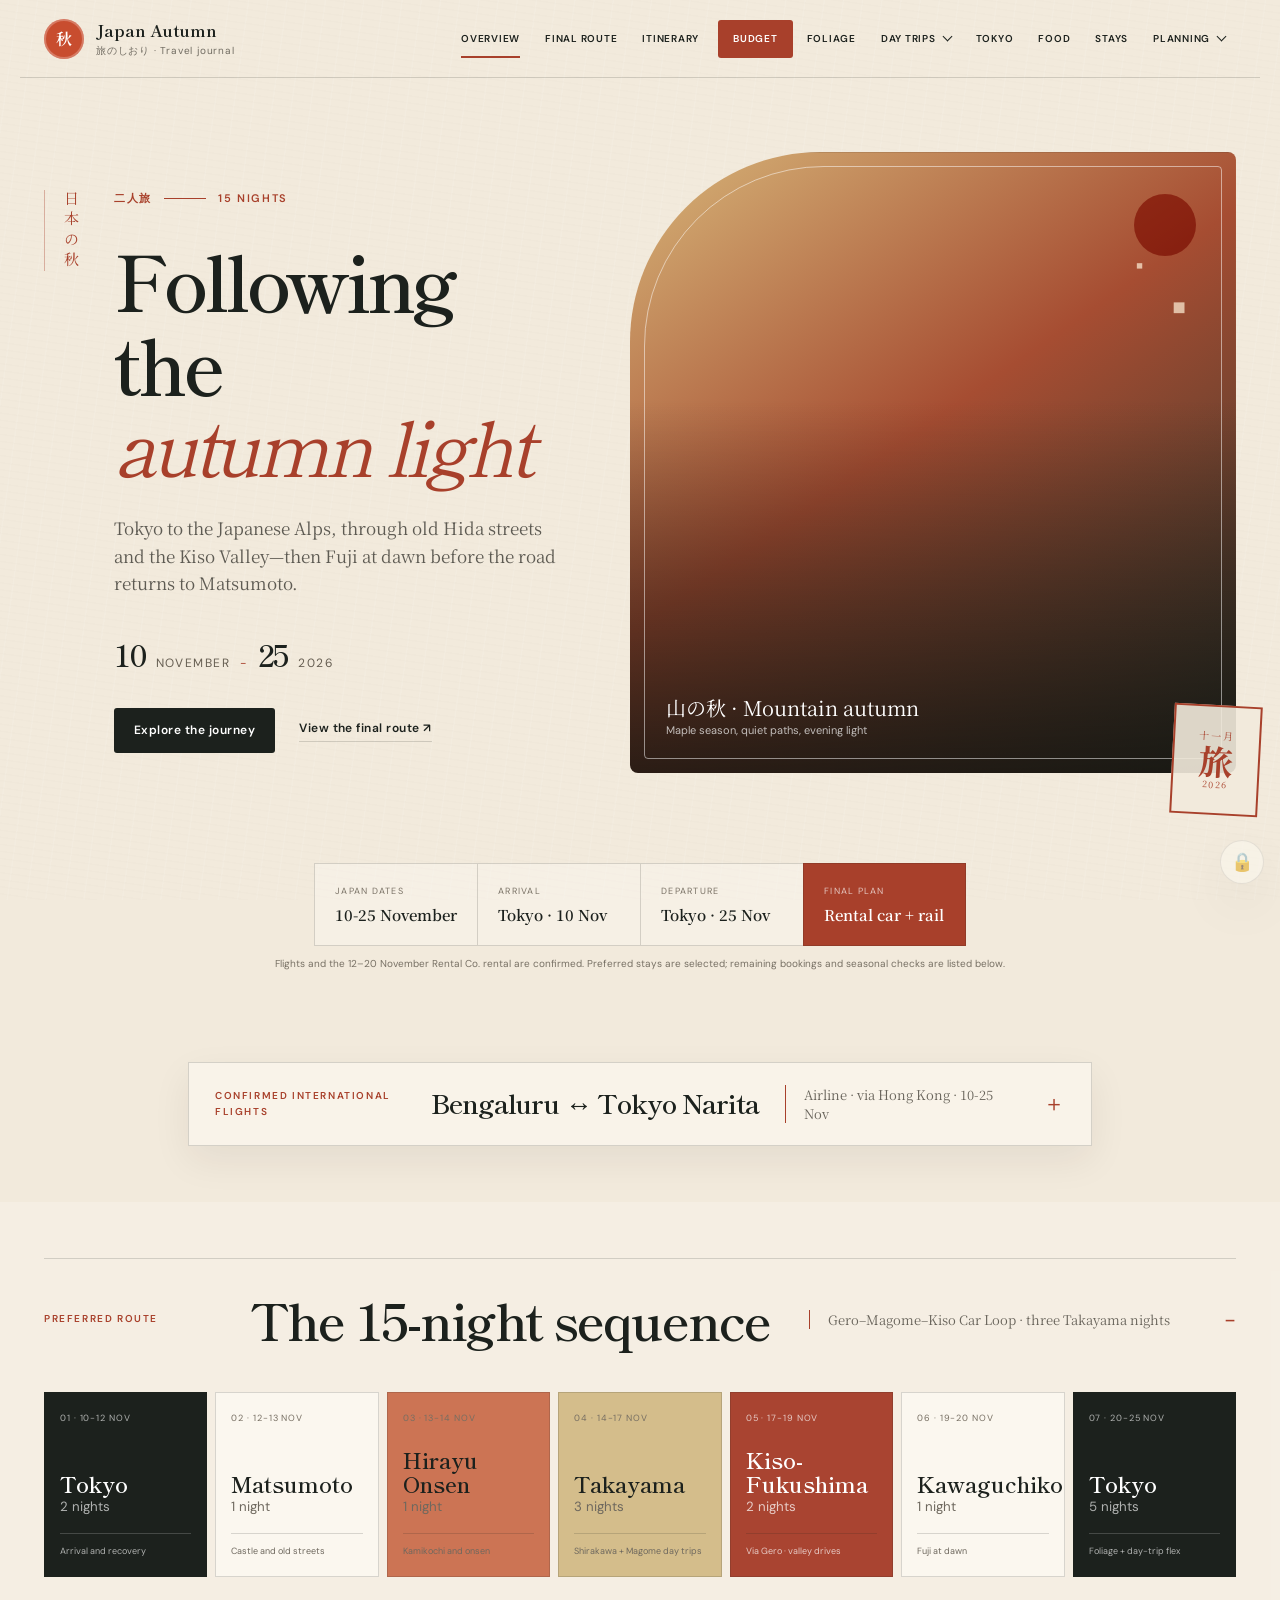
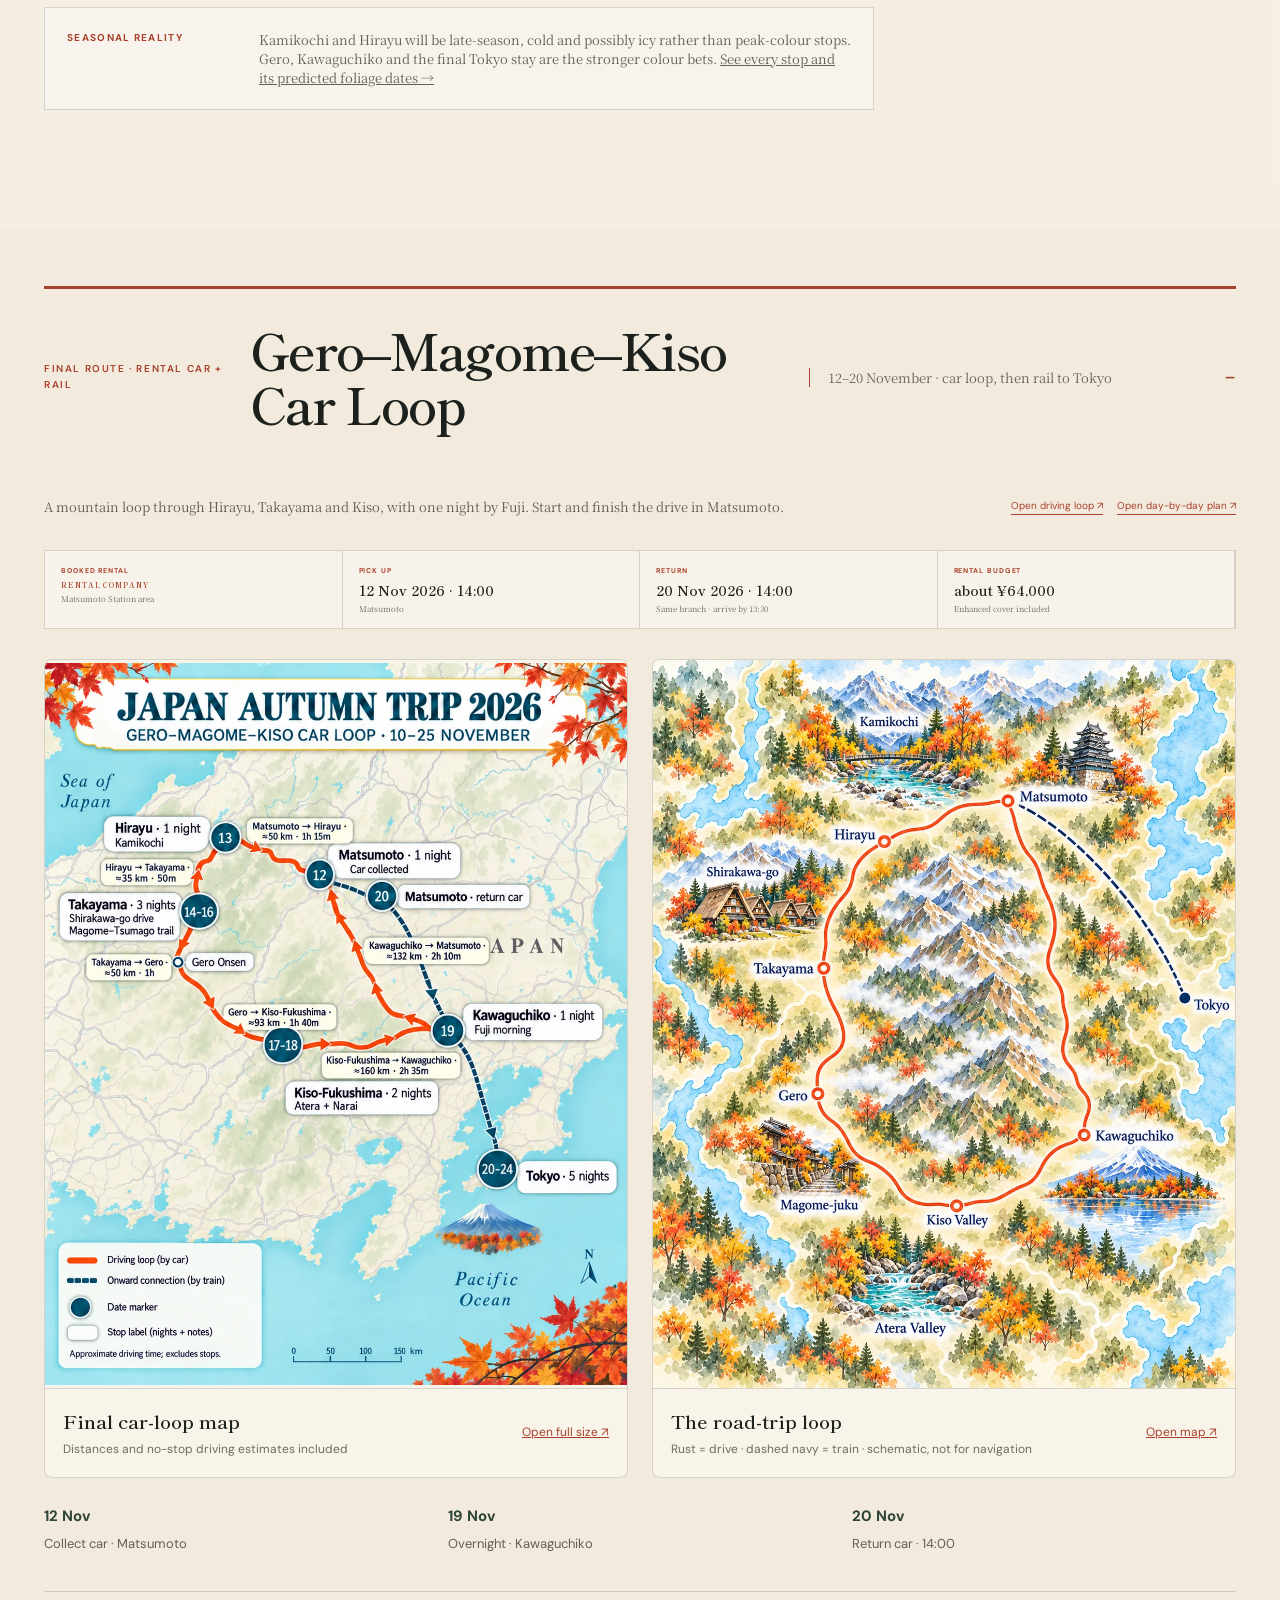
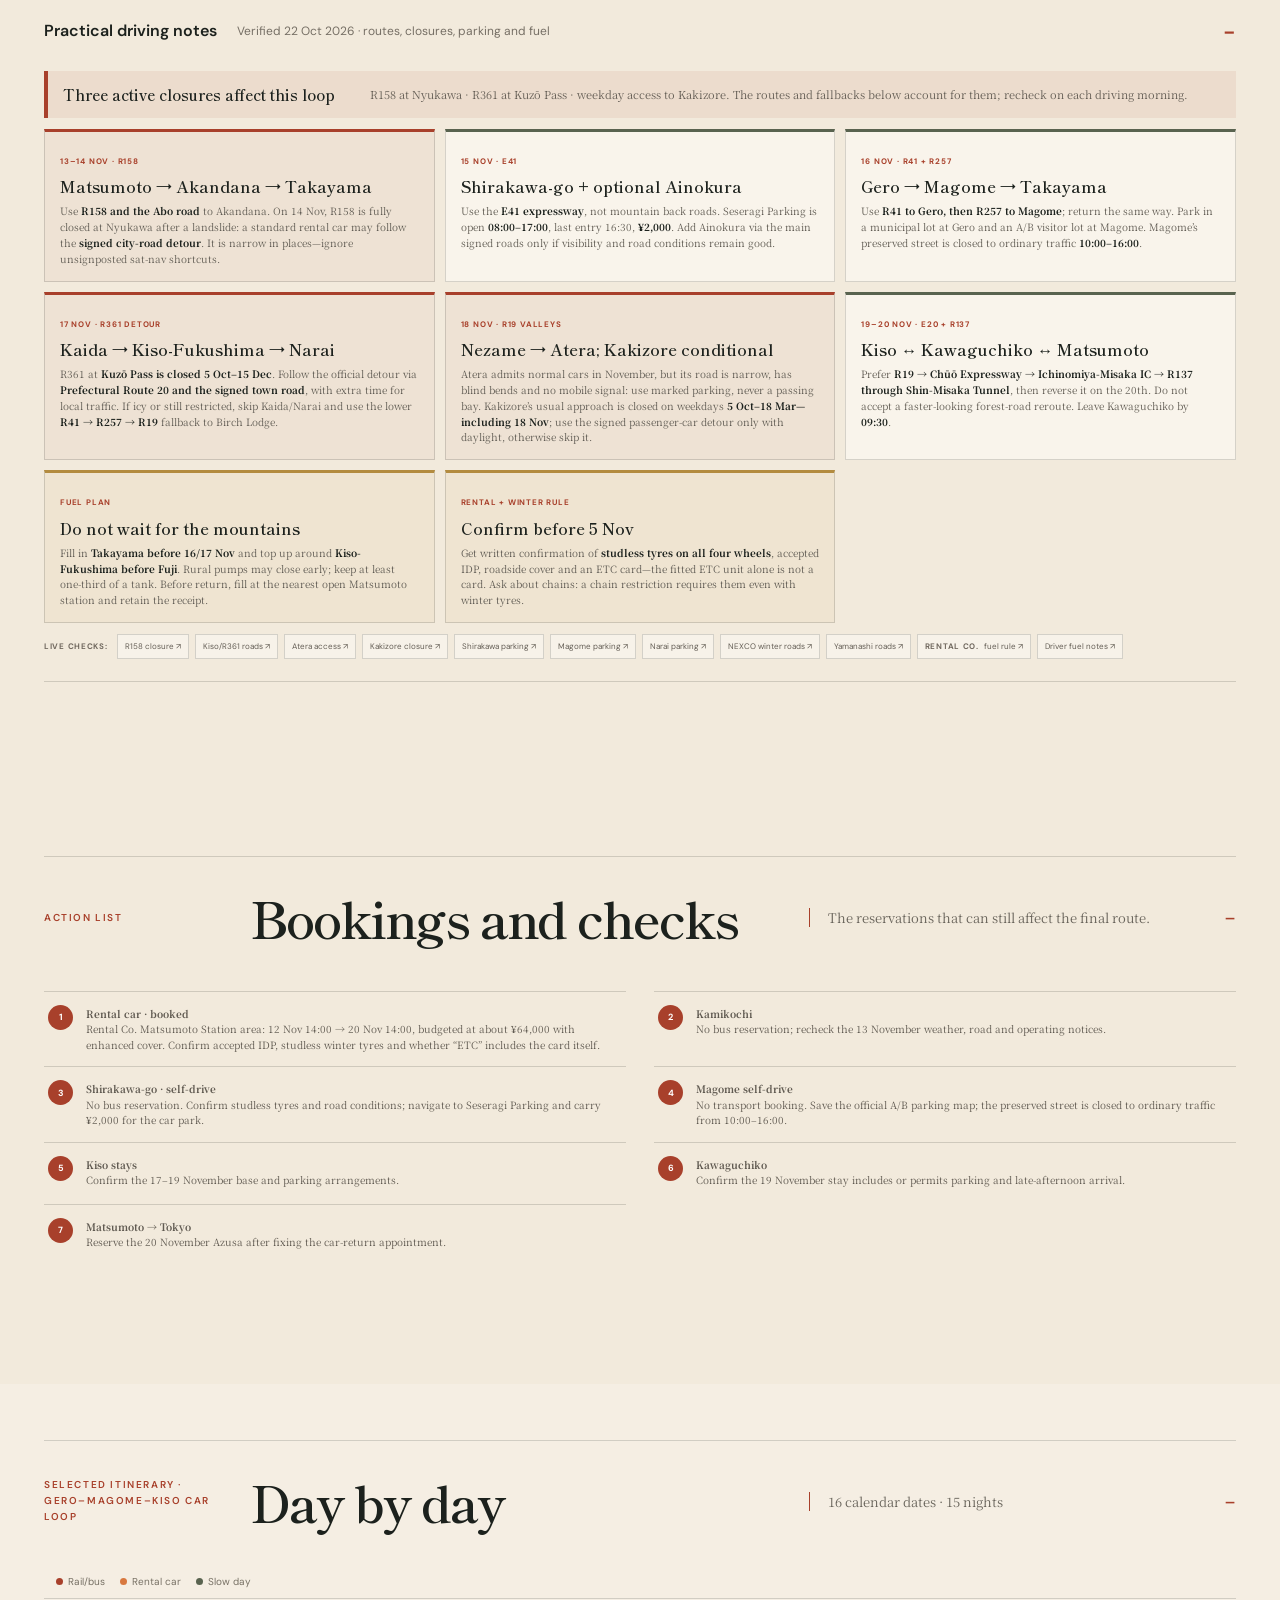
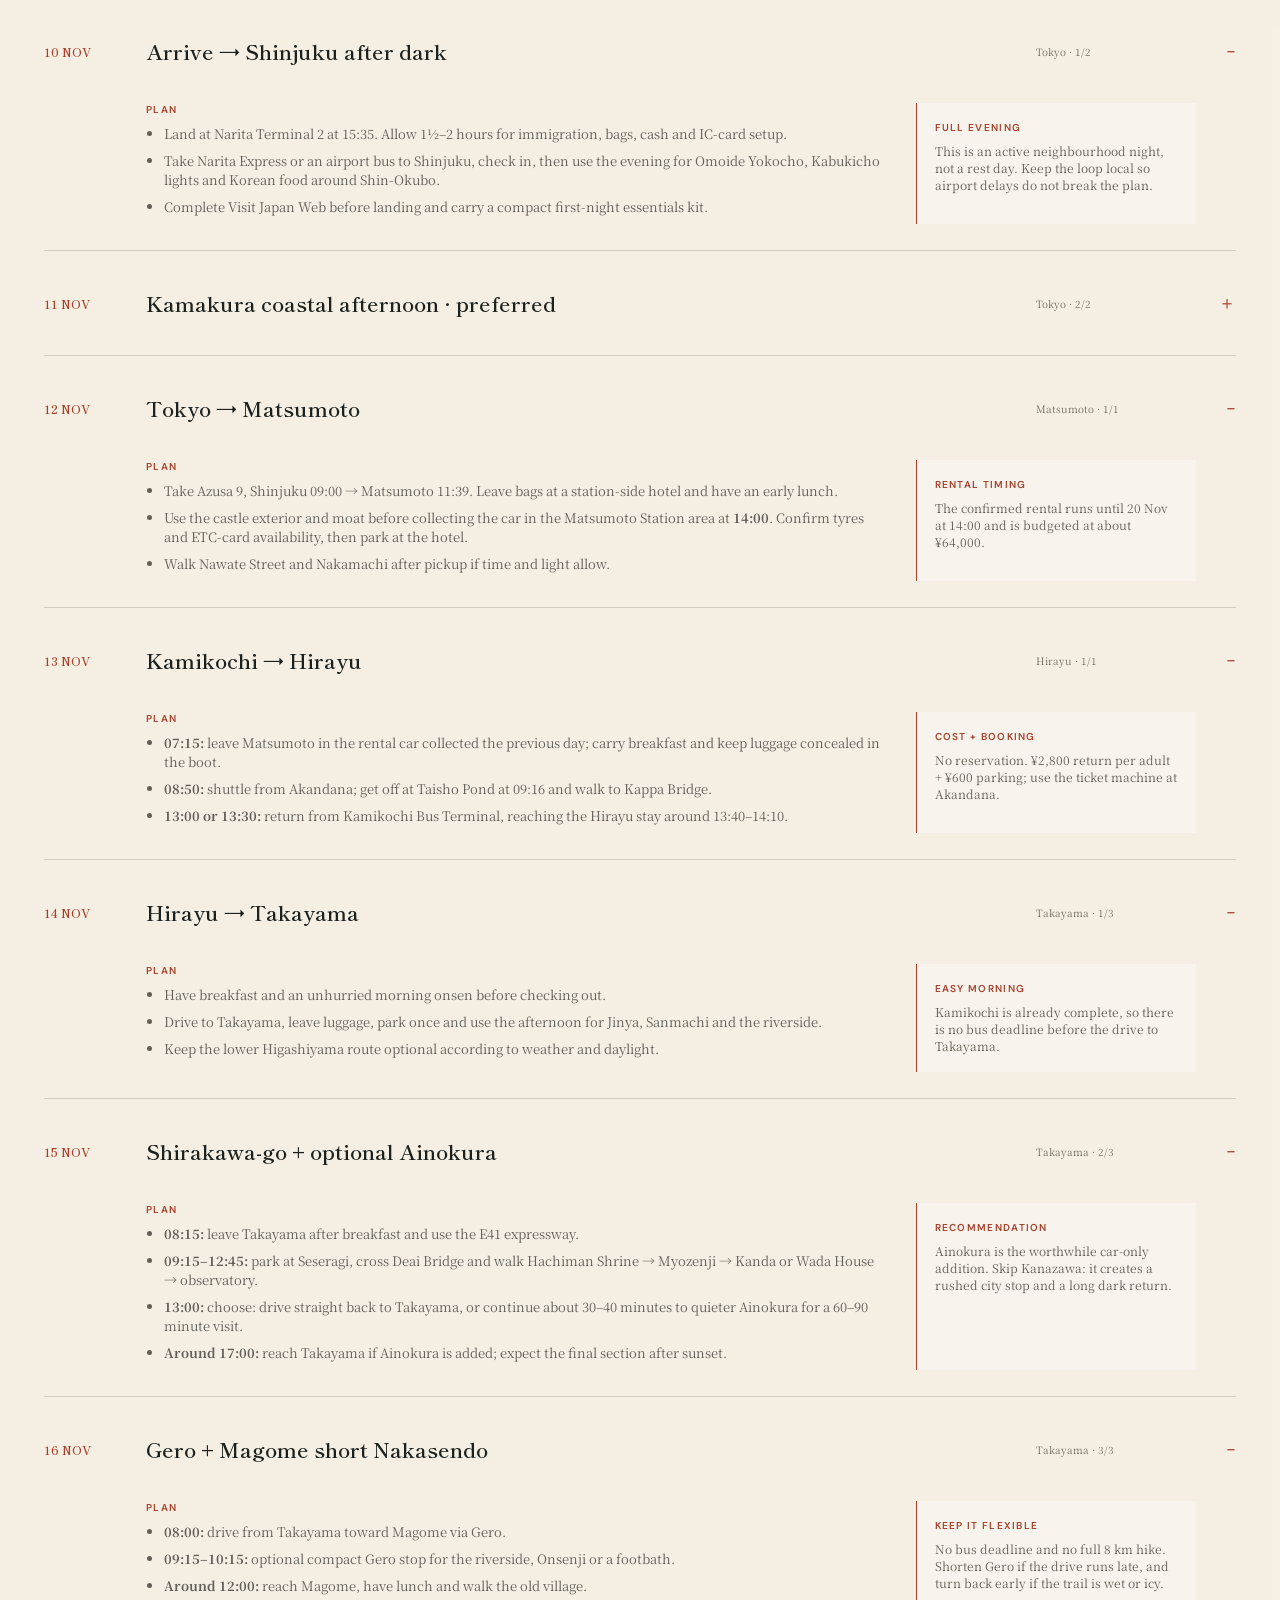
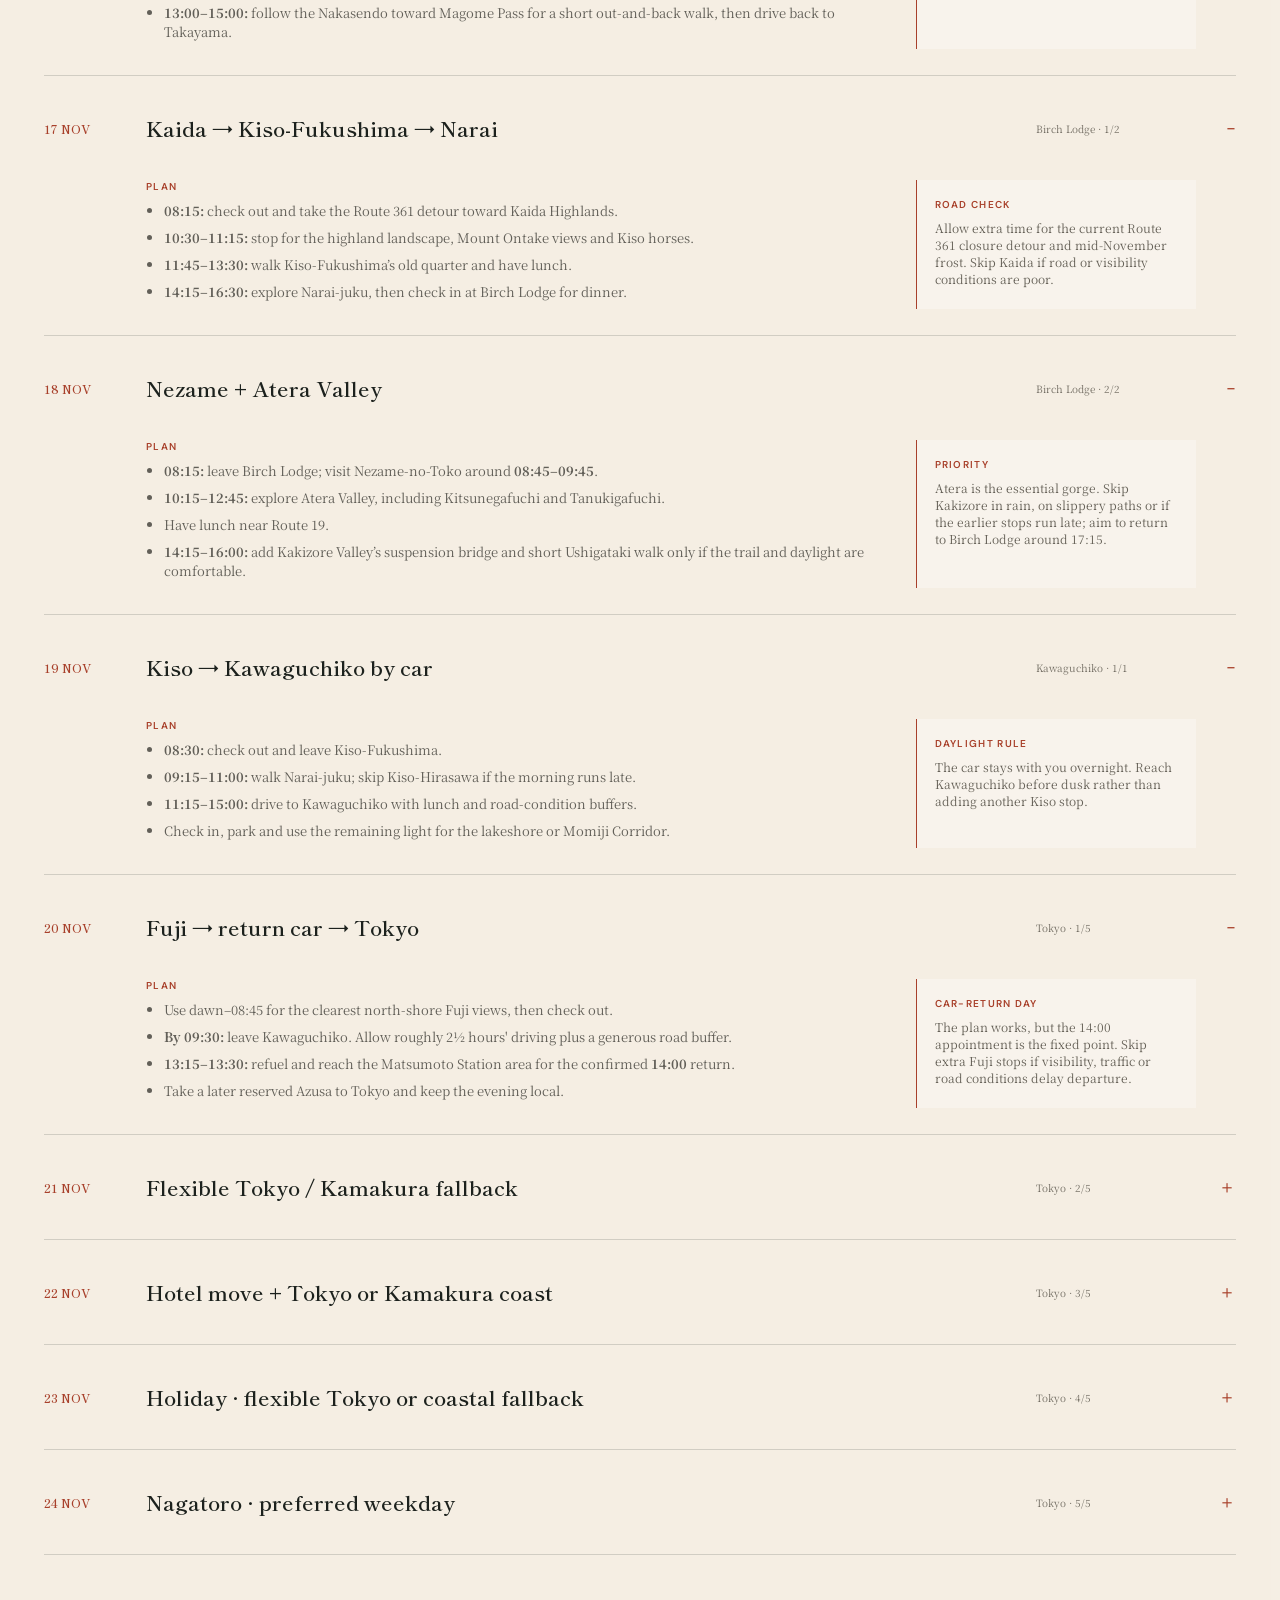
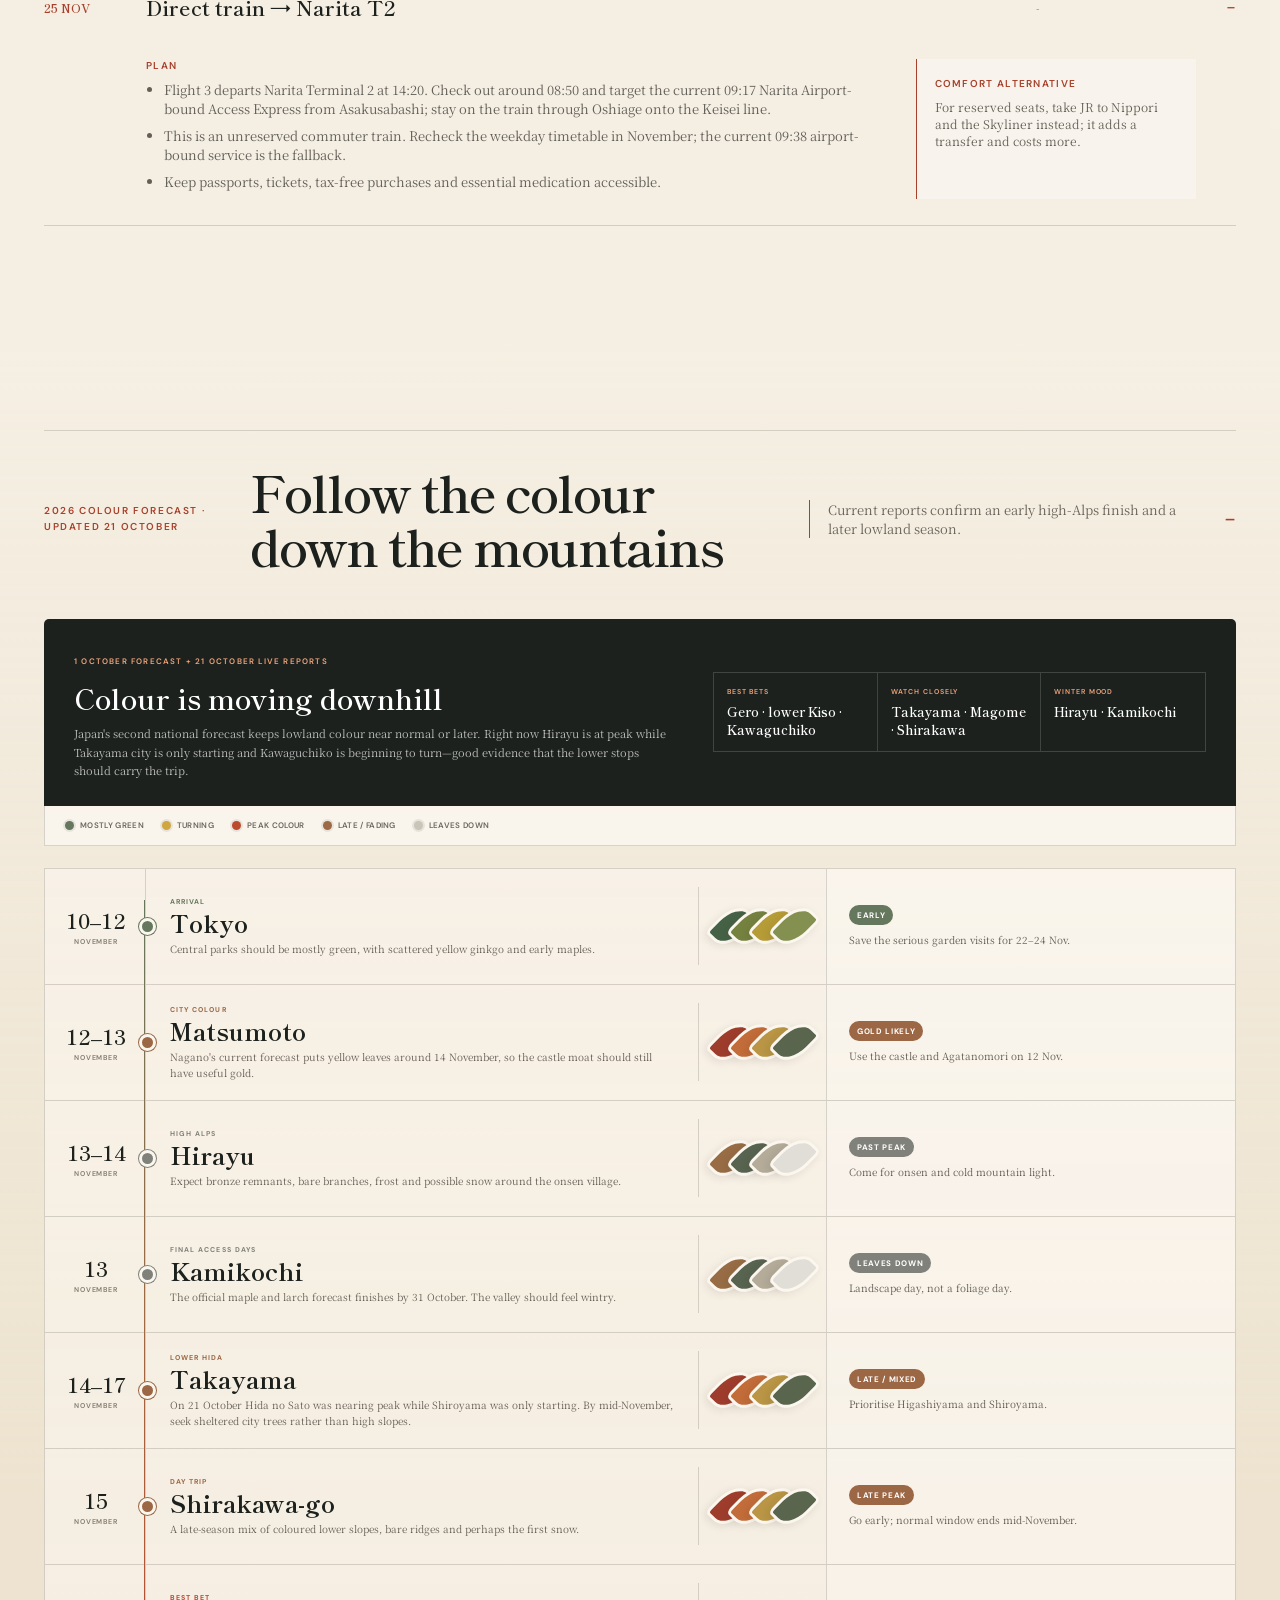
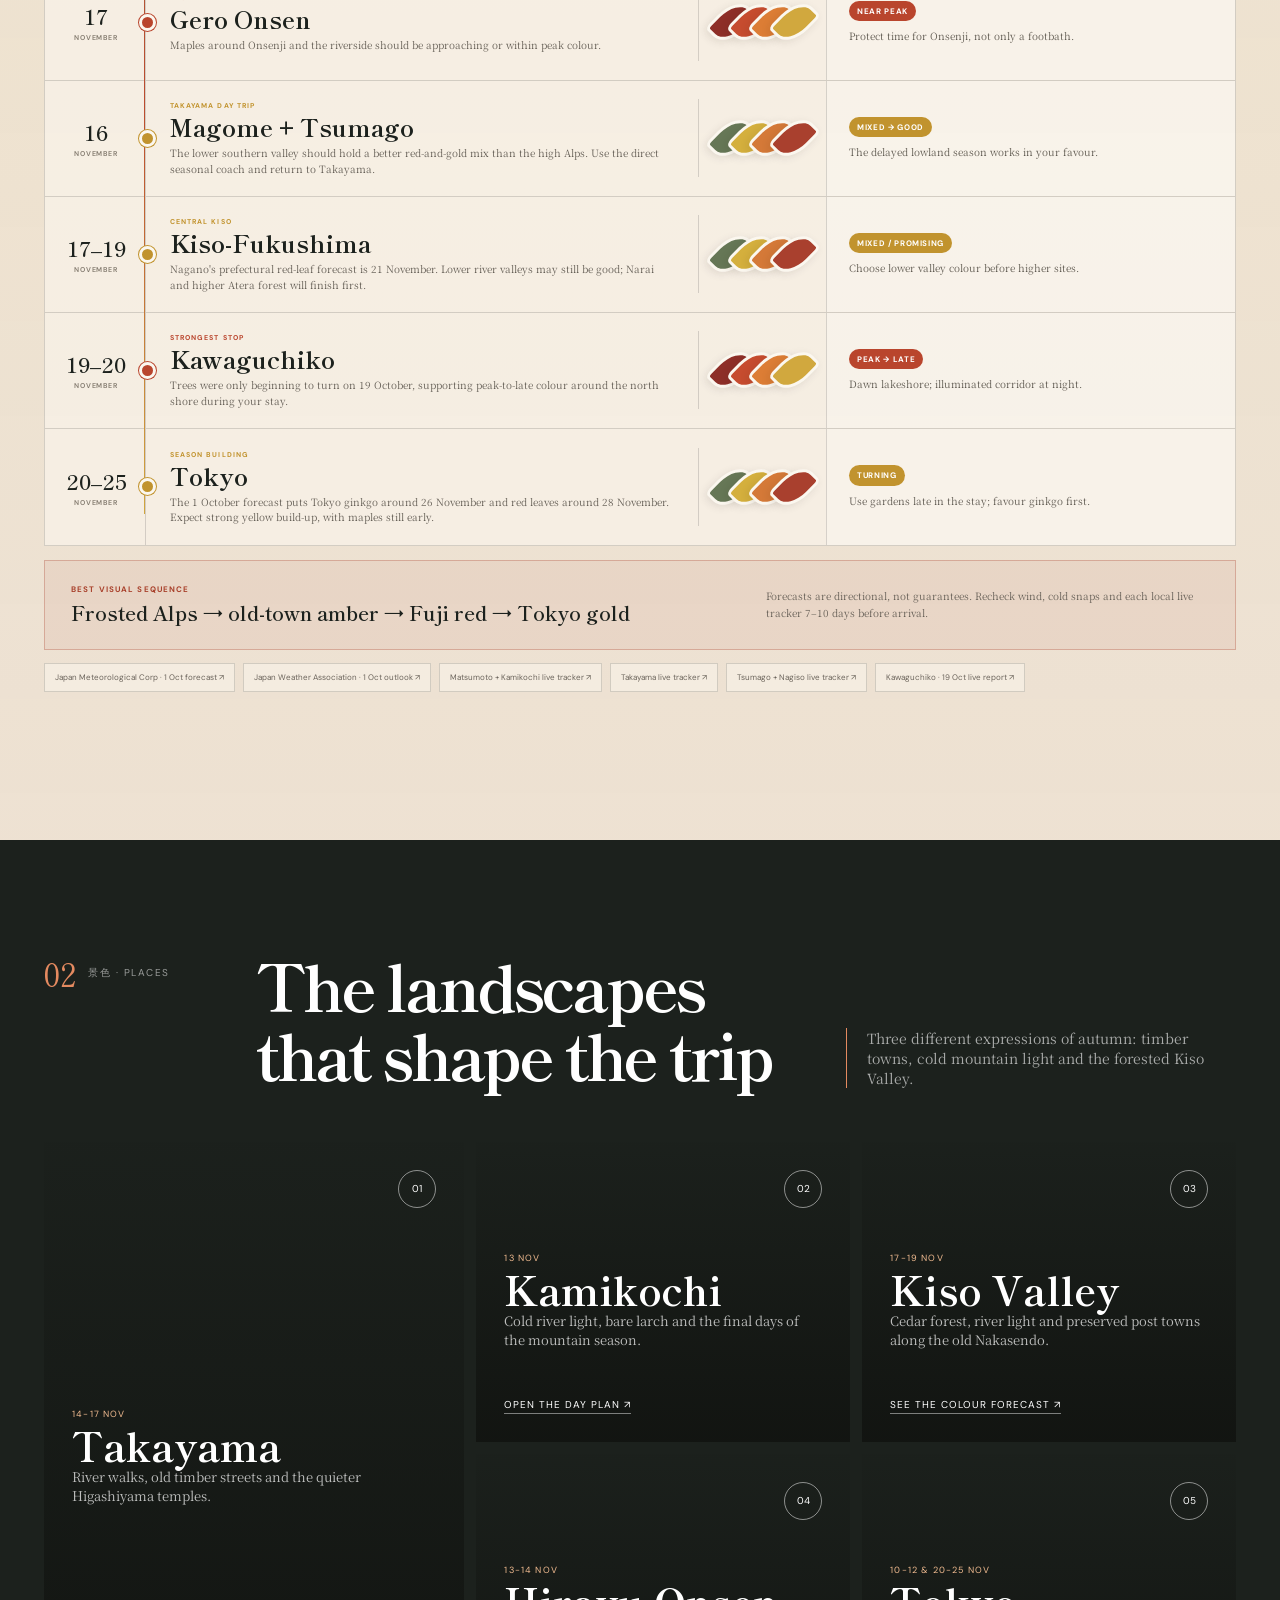
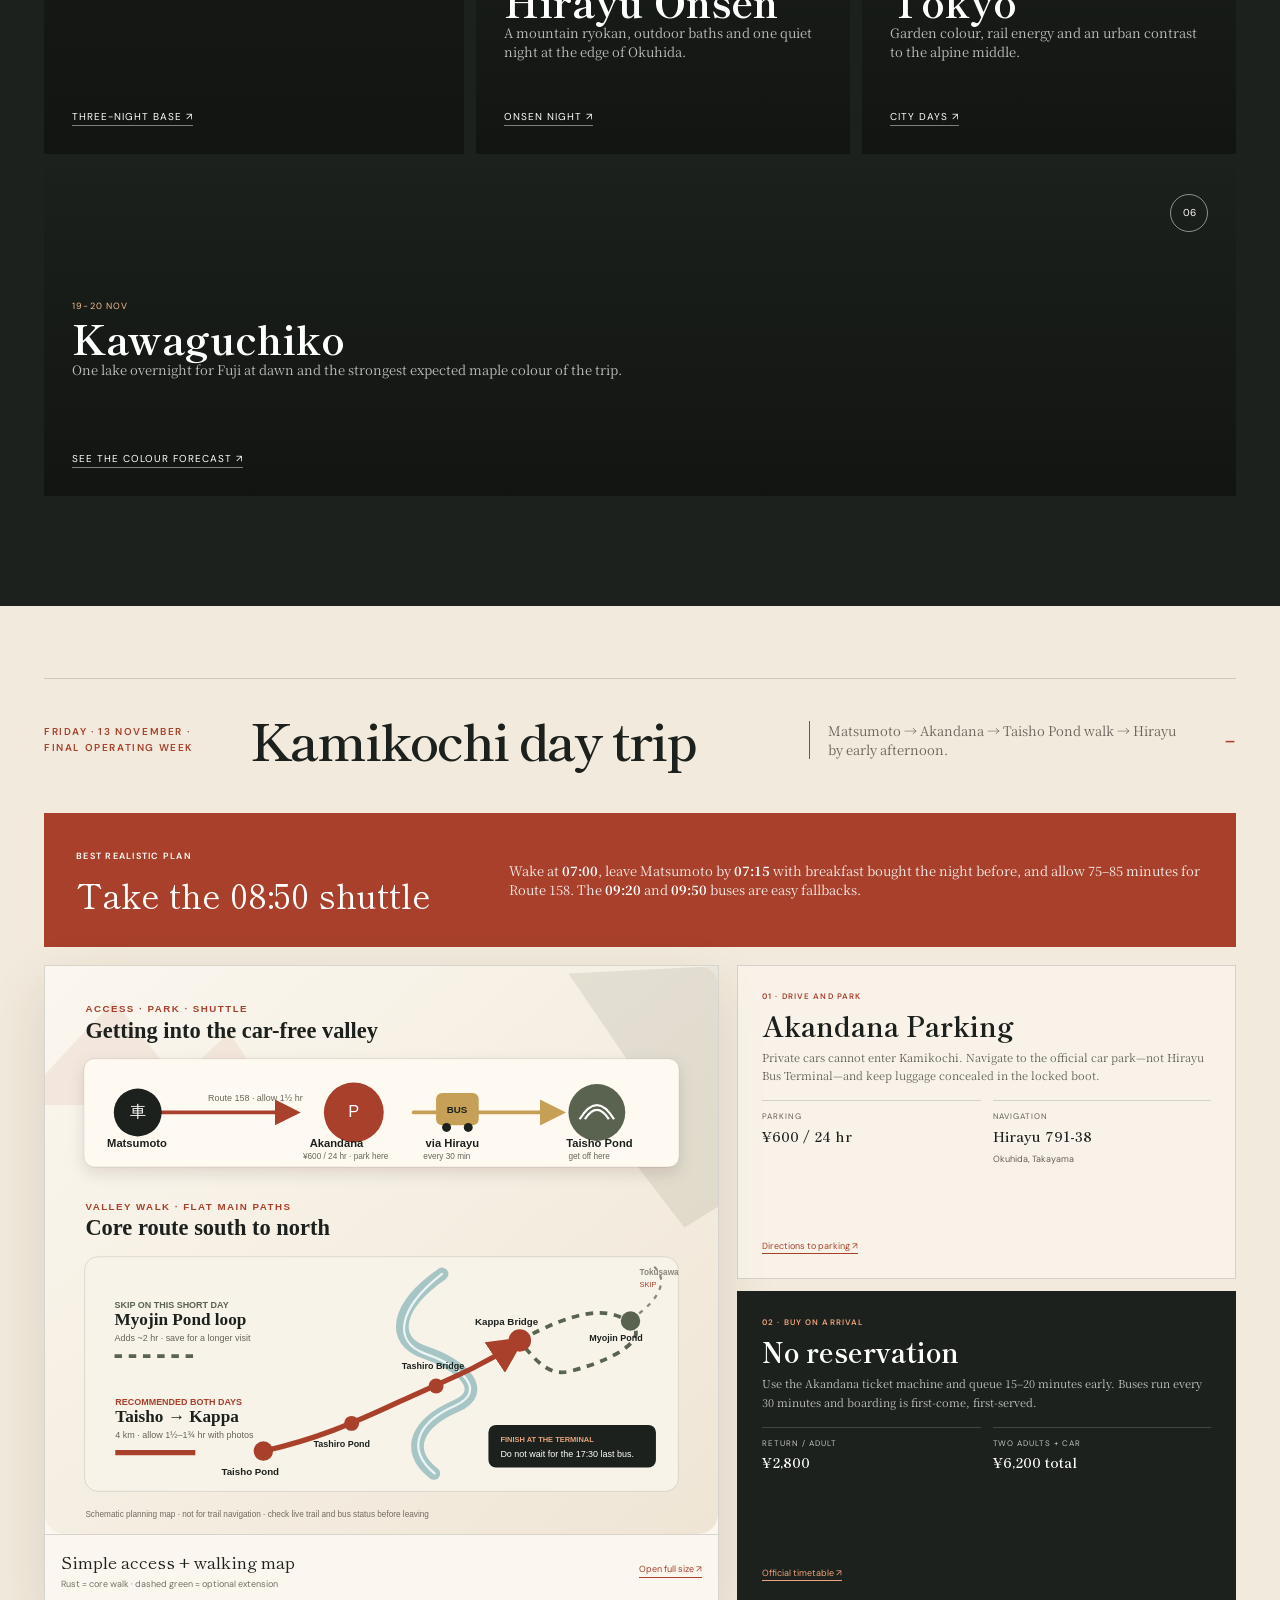
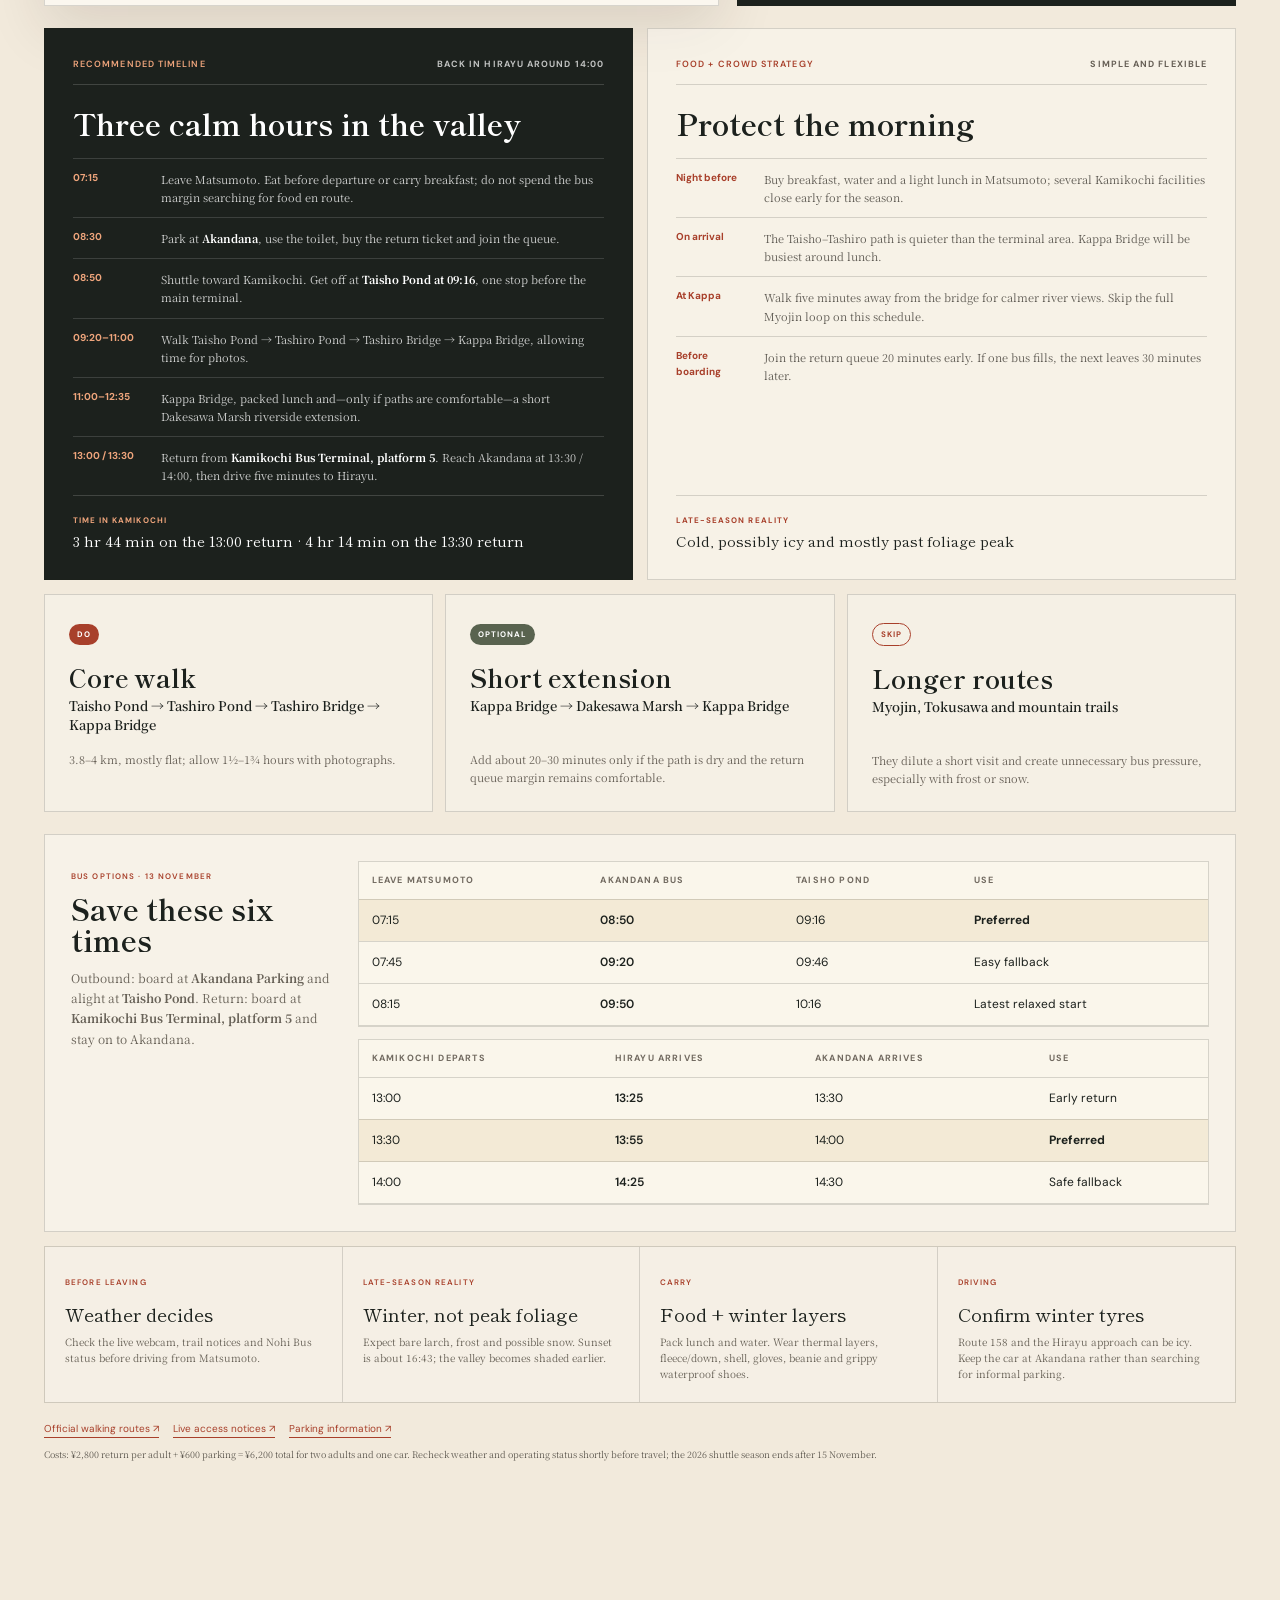
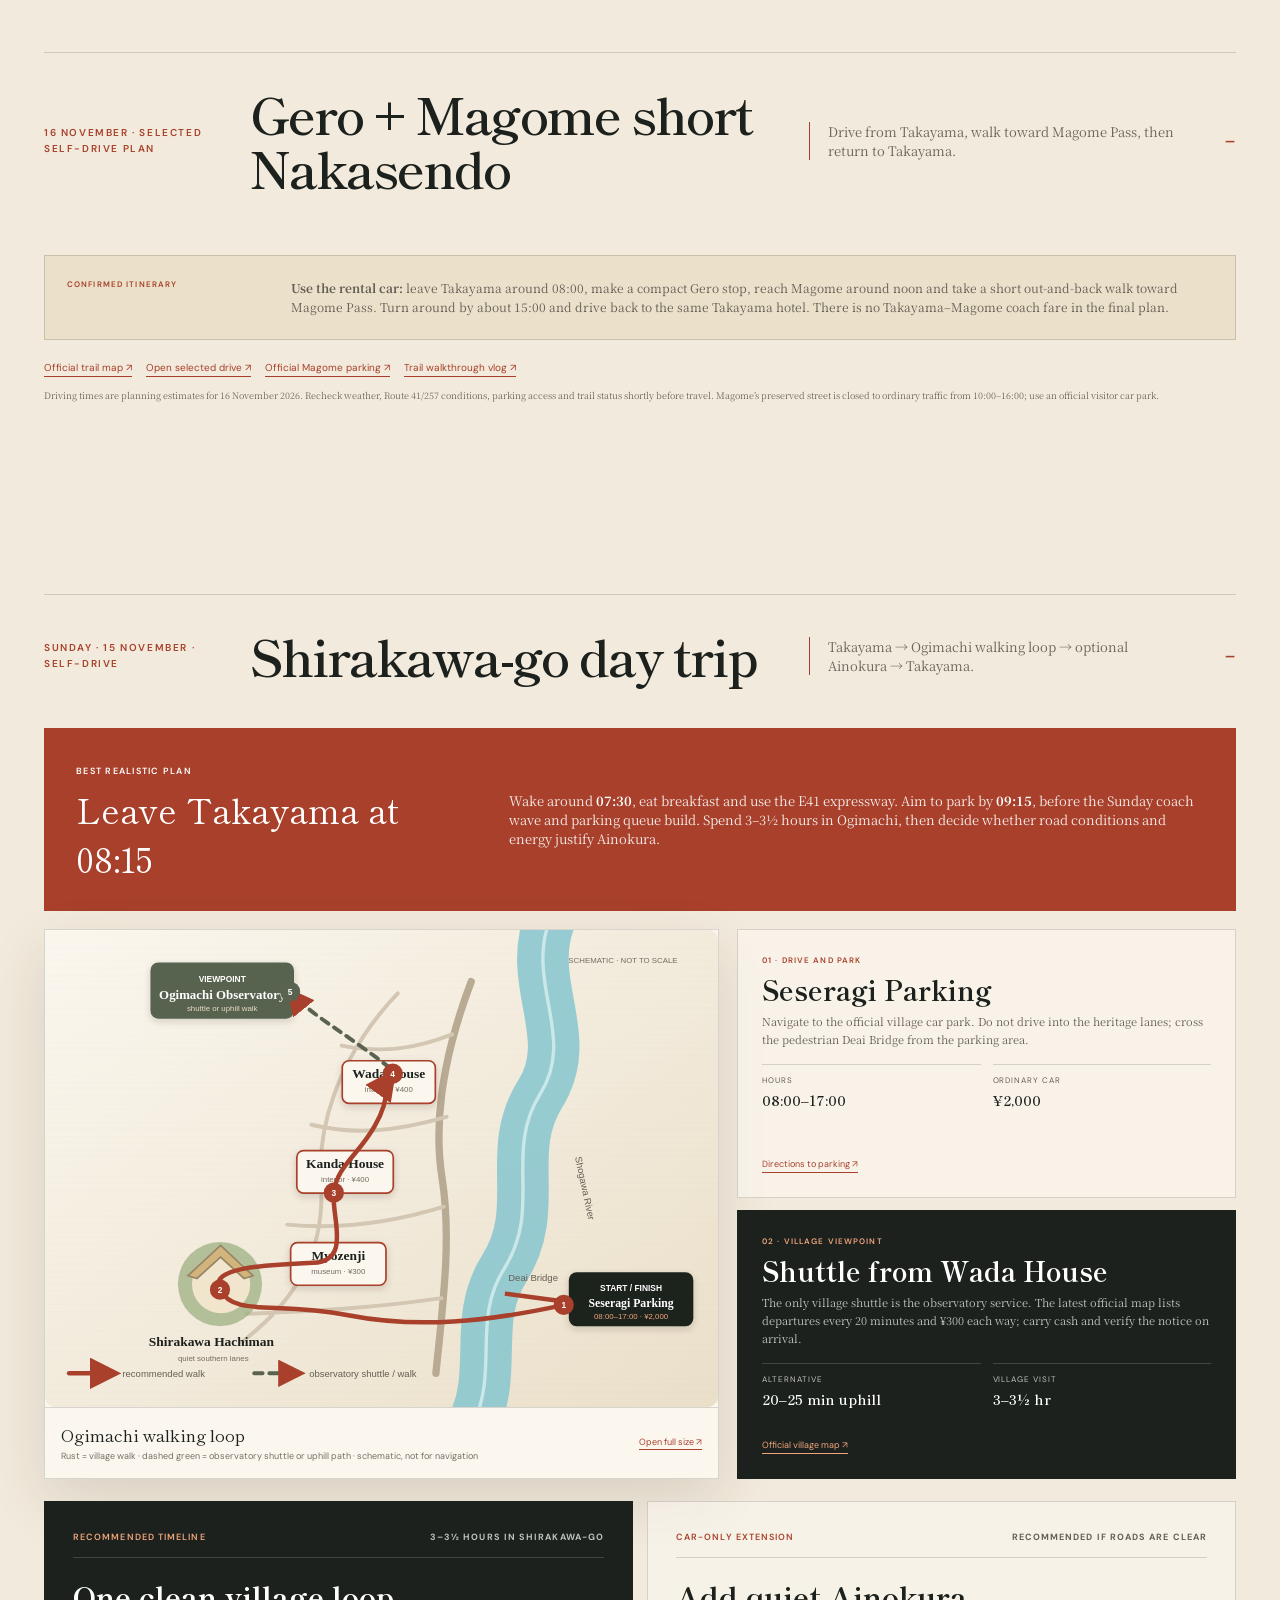
==== commit 7f703d2f: "Publish Japan autumn trip plan with encrypted booking details Co-Authored-By: Claude Opus 5.5 <norep" ====
--- a/index.html
+++ b/index.html
@@ -3,7 +3,7 @@
 <head>
   <meta charset="utf-8">
   <meta name="viewport" content="width=device-width, initial-scale=1">
-  <meta name="description" content="A 15-night Japan autumn itinerary for two, with driving and public-transport routes through Tokyo, Matsumoto, Hirayu, Takayama and the Kiso Valley.">
+  <meta name="description" content="A confirmed 15-night Japan autumn itinerary for two, centred on a 12–20 November rental-car loop from Matsumoto through Hirayu, Takayama, Kiso and Kawaguchiko.">
   <meta name="theme-color" content="#f4efe6">
   <title>Japan Autumn Trip · 10-25 November 2026</title>
   <link rel="preconnect" href="https://fonts.googleapis.com">
@@ -11,8 +11,8 @@
   <link rel="preconnect" href="https://images.unsplash.com">
   <link rel="stylesheet" href="https://fonts.googleapis.com/css2?family=DM+Sans:wght@400;500;600&amp;family=Noto+Serif+JP:wght@400;600&amp;family=Shippori+Mincho:wght@400;600;700&amp;display=swap" media="print" onload="this.media='all'">
   <noscript><link rel="stylesheet" href="https://fonts.googleapis.com/css2?family=DM+Sans:wght@400;500;600&amp;family=Noto+Serif+JP:wght@400;600&amp;family=Shippori+Mincho:wght@400;600;700&amp;display=swap"></noscript>
-  <link rel="stylesheet" href="styles.css?v=20261021k">
-  <script src="script.js?v=20261006b" defer></script>
+  <link rel="stylesheet" href="styles.css?v=20261031vault">
+  <script src="script.js?v=20261031vault" defer></script>
 </head>
 <body>
   <a class="skip-link" href="#main">Skip to itinerary</a>
@@ -23,19 +23,22 @@
         <li><a class="nav-link" href="#top">Overview</a></li>
         <li><a class="nav-link" href="#route">Final route</a></li>
         <li><a class="nav-link" href="#itinerary">Itinerary</a></li>
+        <li><a class="nav-link budget-nav" href="#budget">Budget</a></li>
         <li><a class="nav-link" href="#foliage">Foliage</a></li>
         <li class="nav-group nav-daytrips">
           <button class="nav-trigger" type="button" aria-expanded="false" aria-controls="daytrips-menu" aria-haspopup="true">Day trips <span class="nav-chevron" aria-hidden="true"></span></button>
           <div class="nav-panel daytrips-panel" id="daytrips-menu" hidden>
-            <span class="nav-column-label">Five detailed day-trip guides</span>
+            <span class="nav-column-label">Six detailed day-trip guides</span>
             <a href="#kamikochi"><b>01 · Kamikochi</b><small>Drive, shuttle and Taisho Pond walk</small></a>
-            <a href="#magome-options"><b>02 · Magome → Tsumago</b><small>Reserved coach and Nakasendo trail</small></a>
+            <a href="#magome-options"><b>02 · Gero + Magome</b><small>Self-drive and a short Nakasendo walk</small></a>
             <a href="#shirakawago"><b>03 · Shirakawa-go</b><small>Self-drive village loop + Ainokura option</small></a>
             <a href="#kamakura-coast"><b>04 · Kamakura coast</b><small>Enoden, sea views and sunset · choose your day</small></a>
             <a href="#nagatoro-day-trip"><b>05 · Chichibu &amp; Nagatoro</b><small>Laview, shrine, ropeway and autumn river walk</small></a>
+            <a href="#nikko-day-trip"><b>06 · Nikko</b><small>SPACIA X, World Heritage shrines and autumn gardens</small></a>
           </div>
         </li>
         <li><a class="nav-link" href="#tokyo-plan">Tokyo</a></li>
+        <li><a class="nav-link food-nav" href="#food">Food</a></li>
         <li><a class="nav-link" href="#stays">Stays</a></li>
         <li class="nav-group nav-more">
           <button class="nav-trigger" type="button" aria-expanded="false" aria-controls="planning-menu" aria-haspopup="true">Planning <span class="nav-chevron" aria-hidden="true"></span></button>
@@ -48,7 +51,6 @@
             <a href="#resources"><b>Official links</b><small>Booking, timetables and live checks</small></a>
           </div>
         </li>
-        <li><a class="nav-link budget-nav" href="#budget">Budget</a></li>
       </ul>
     </nav>
     <button class="menu-button" type="button" aria-label="Open navigation" aria-controls="primary-nav" aria-expanded="false">Menu</button>
@@ -60,11 +62,11 @@
         <div class="kicker"><span>二人旅</span><i></i><span>15 nights</span></div>
         <p class="vertical-jp" aria-hidden="true">日本の秋</p>
         <h1>Following the<br><em>autumn light</em></h1>
-        <p class="lede">Tokyo to the Japanese Alps, through old Hida streets and Kyoto maples - then one last clear-sky search for Fuji.</p>
+        <p class="lede">Tokyo to the Japanese Alps, through old Hida streets and the Kiso Valley—then Fuji at dawn before the road returns to Matsumoto.</p>
         <div class="date-lockup"><span class="date-number">10</span><span>November</span><i>-</i><span class="date-number">25</span><span>2026</span></div>
         <div class="hero-actions"><a class="button primary" href="#itinerary">Explore the journey</a><a class="button secondary" href="#final-route">View the final route ↗</a></div>
       </div>
-      <figure class="hero-art" role="img" aria-label="Vermilion maples framing a quiet Kyoto temple path"><div class="sun" aria-hidden="true"></div><div class="maple maple-one" aria-hidden="true">◆</div><div class="maple maple-two" aria-hidden="true">◆</div><figcaption><span>京都 · Kyoto</span><small>Maple season, quiet paths, evening light</small></figcaption></figure>
+      <figure class="hero-art" role="img" aria-label="Vermilion maples framing a quiet mountain path in autumn"><div class="sun" aria-hidden="true"></div><div class="maple maple-one" aria-hidden="true">◆</div><div class="maple maple-two" aria-hidden="true">◆</div><figcaption><span>山の秋 · Mountain autumn</span><small>Maple season, quiet paths, evening light</small></figcaption></figure>
       <div class="hero-stamp" aria-hidden="true"><span>十一月</span><b>旅</b><small>2026</small></div>
     </section>
 
@@ -72,7 +74,7 @@
       <div><dt>Japan dates</dt><dd>10-25 November</dd></div><div><dt>Arrival</dt><dd>Tokyo · 10 Nov</dd></div>
       <div><dt>Departure</dt><dd>Tokyo · 25 Nov</dd></div><div class="fact-accent"><dt>Final plan</dt><dd>Rental car + rail</dd></div>
     </section>
-    <p class="microcopy">Flights are confirmed. Hotel, excursion and transport reservations remain to be made.</p>
+    <p class="microcopy">Flights and the 12–20 November <span class="vault-t" data-vt="0">Rental Co.</span> rental are confirmed. Preferred stays are selected; remaining bookings and seasonal checks are listed below.</p>
 
 
 
@@ -82,14 +84,14 @@
 
     <section class="section" id="flights">
       <details class="flight-card">
-        <summary><span class="eyebrow">Confirmed international flights</span><strong>Bengaluru ↔ Tokyo Narita</strong><small>Cathay Pacific · via Hong Kong · 10-25 Nov</small></summary>
+        <summary><span class="eyebrow">Confirmed international flights</span><strong>Bengaluru ↔ Tokyo Narita</strong><small><span class="vault-t" data-vt="1">Airline</span> · via Hong Kong · 10-25 Nov</small></summary>
         <div class="flight-card-body">
-          <p class="flight-note">Airline e-ticket times for both travellers. Confirmed ticket spend: ₹61,881 + ₹69,304 = <strong>₹1,31,185</strong>. Recheck the Cathay app before travel.</p>
+          <p class="flight-note">Airline e-ticket times for both travellers. Confirmed ticket spend: ₹61,881 + ₹69,304 = <strong>₹1,31,185</strong>. Recheck the <span class="vault-t" data-vt="2">airline</span> app before travel.</p>
           <div class="flight-grid">
-            <article><span>Tue, 10 Nov · CX624</span><b>BLR → HKG</b><p>01:20 T2 → 09:35 T1</p></article>
-            <article><span>Tue, 10 Nov · CX520</span><b>HKG → NRT</b><p>10:30 T1 → <strong>15:35 T2</strong></p></article>
-            <article><span>Wed, 25 Nov · CX527</span><b>NRT → HKG</b><p><strong>14:20 T2</strong> → 18:50 T1</p></article>
-            <article><span>Wed, 25 Nov · CX623</span><b>HKG → BLR</b><p>20:45 T1 → 00:15 T2 <small>(26 Nov)</small></p></article>
+            <article><span>Tue, 10 Nov · <span class="vault-t" data-vt="3">Flight 1</span></span><b>BLR → HKG</b><p>01:20 T2 → 09:35 T1</p></article>
+            <article><span>Tue, 10 Nov · <span class="vault-t" data-vt="4">Flight 2</span></span><b>HKG → NRT</b><p>10:30 T1 → <strong>15:35 T2</strong></p></article>
+            <article><span>Wed, 25 Nov · <span class="vault-t" data-vt="5">Flight 3</span></span><b>NRT → HKG</b><p><strong>14:20 T2</strong> → 18:50 T1</p></article>
+            <article><span>Wed, 25 Nov · <span class="vault-t" data-vt="6">Flight 4</span></span><b>HKG → BLR</b><p>20:45 T1 → 00:15 T2 <small>(26 Nov)</small></p></article>
           </div>
           <p class="baggage-note"><b>Baggage per person:</b> 2 checked bags up to 23 kg + 1 cabin bag up to 7 kg. Keep passports, medication, valuables and power banks in cabin baggage.</p>
         </div>
@@ -115,11 +117,10 @@
       <details class="major-section" open><summary><span class="eyebrow">Final route · rental car + rail</span><strong>Gero–Magome–Kiso Car Loop</strong><small>12–20 November · car loop, then rail to Tokyo</small></summary><div class="major-body">
         <div class="version-toolbar"><p>A mountain loop through Hirayu, Takayama and Kiso, with one night by Fuji. Start and finish the drive in Matsumoto.</p><div class="link-row"><a href="https://www.google.com/maps/dir/?api=1&amp;origin=Matsumoto+Station%2C+Nagano&amp;destination=Matsumoto+Station%2C+Nagano&amp;travelmode=driving&amp;waypoints=Hirayu+Onsen%7CTakayama%2C+Gifu%7CGero+Onsen%7CKiso-Fukushima%7CKawaguchiko%2C+Yamanashi" target="_blank" rel="noreferrer">Open driving loop ↗</a><a href="#itinerary">Open day-by-day plan ↗</a></div></div>
         <div class="rental-brief" aria-label="Confirmed rental car details">
-          <div><span>Booked rental</span><strong>J-net Rent-A-Car</strong><small>Matsumoto Station Store</small></div>
-          <div><span>Pick up</span><strong>12 Nov 2026 · 14:00</strong><small>1-1-12 Honjo, Matsumoto</small></div>
+          <div><span>Booked rental</span><strong><span class="vault-t" data-vt="7">Rental company</span></strong><small>Matsumoto Station area</small></div>
+          <div><span>Pick up</span><strong>12 Nov 2026 · 14:00</strong><small>Matsumoto</small></div>
           <div><span>Return</span><strong>20 Nov 2026 · 14:00</strong><small>Same branch · arrive by 13:30</small></div>
-          <div><span>Pay at branch</span><strong>¥63,535</strong><small>CDW + super CDW · GPS · ETC unit</small></div>
-          <a href="https://travel.rakuten.com/cars/default/en-us/shop/8648" target="_blank" rel="noreferrer">Branch details ↗</a>
+          <div><span>Rental budget</span><strong>about ¥64,000</strong><small>Enhanced cover included</small></div>
         </div>
         <div class="restored-route-maps"><figure class="route-overview-art"><a href="assets/maps/japan-balanced-car-loop-map.png" target="_blank"><img src="assets/maps/japan-balanced-car-loop-map.webp" width="1126" height="1397" loading="lazy" decoding="async" alt="Gero–Magome–Kiso car route with approximate distances and driving times from Matsumoto through Hirayu, Takayama, Gero and Kiso-Fukushima to Kawaguchiko, returning to Matsumoto on 20 November before the train to Tokyo"></a><figcaption><span><b>Final car-loop map</b><small>Distances and no-stop driving estimates included</small></span><a href="assets/maps/japan-balanced-car-loop-map.png" target="_blank">Open full size ↗</a></figcaption></figure><figure class="route-overview-art"><a href="assets/maps/japan-route-scenic-portrait.png" target="_blank" rel="noreferrer"><img src="assets/maps/japan-route-scenic-portrait.webp" width="1122" height="1402" alt="Illustrated route loop with Kamikochi, Shirakawa-go, Magome-juku and Atera Valley small integrated illustrations: drive from Matsumoto through Hirayu, Takayama, Gero, Kiso and Kawaguchiko, return to Matsumoto, then train to Tokyo" loading="lazy" decoding="async"></a><figcaption><span><b>The road-trip loop</b><small>Rust = drive · dashed navy = train · schematic, not for navigation</small></span><a href="assets/maps/japan-route-scenic-portrait.png" target="_blank" rel="noreferrer">Open map ↗</a></figcaption></figure></div>
         <div class="route-essential"><span><b>12 Nov</b> Collect car · Matsumoto</span><span><b>19 Nov</b> Overnight · Kawaguchiko</span><span><b>20 Nov</b> Return car · 14:00</span></div>
@@ -129,20 +130,20 @@
             <article class="drive-note-card closure"><span>13–14 Nov · R158</span><h4>Matsumoto → Akandana → Takayama</h4><p>Use <b>R158 and the Abo road</b> to Akandana. On 14 Nov, R158 is fully closed at Nyukawa after a landslide: a standard rental car may follow the <b>signed city-road detour</b>. It is narrow in places—ignore unsignposted sat-nav shortcuts.</p></article>
             <article class="drive-note-card"><span>15 Nov · E41</span><h4>Shirakawa-go + optional Ainokura</h4><p>Use the <b>E41 expressway</b>, not mountain back roads. Seseragi Parking is open <b>08:00–17:00</b>, last entry 16:30, <b>¥2,000</b>. Add Ainokura via the main signed roads only if visibility and road conditions remain good.</p></article>
             <article class="drive-note-card"><span>16 Nov · R41 + R257</span><h4>Gero → Magome → Takayama</h4><p>Use <b>R41 to Gero, then R257 to Magome</b>; return the same way. Park in a municipal lot at Gero and an A/B visitor lot at Magome. Magome’s preserved street is closed to ordinary traffic <b>10:00–16:00</b>.</p></article>
-            <article class="drive-note-card closure"><span>17 Nov · R361 detour</span><h4>Kaida → Kiso-Fukushima → Narai</h4><p>R361 at <b>Kuzō Pass is closed 5 Oct–15 Dec</b>. Follow the official detour via <b>Prefectural Route 20 and the signed town road</b>, with extra time for local traffic. If icy or still restricted, skip Kaida/Narai and use the lower <b>R41 → R257 → R19</b> fallback to Hilltop.</p></article>
+            <article class="drive-note-card closure"><span>17 Nov · R361 detour</span><h4>Kaida → Kiso-Fukushima → Narai</h4><p>R361 at <b>Kuzō Pass is closed 5 Oct–15 Dec</b>. Follow the official detour via <b>Prefectural Route 20 and the signed town road</b>, with extra time for local traffic. If icy or still restricted, skip Kaida/Narai and use the lower <b>R41 → R257 → R19</b> fallback to <span class="vault-t" data-vt="8">Birch Lodge</span>.</p></article>
             <article class="drive-note-card closure"><span>18 Nov · R19 valleys</span><h4>Nezame → Atera; Kakizore conditional</h4><p>Atera admits normal cars in November, but its road is narrow, has blind bends and no mobile signal: use marked parking, never a passing bay. Kakizore’s usual approach is closed on weekdays <b>5 Oct–18 Mar—including 18 Nov</b>; use the signed passenger-car detour only with daylight, otherwise skip it.</p></article>
             <article class="drive-note-card"><span>19–20 Nov · E20 + R137</span><h4>Kiso ↔ Kawaguchiko ↔ Matsumoto</h4><p>Prefer <b>R19 → Chūō Expressway → Ichinomiya-Misaka IC → R137 through Shin-Misaka Tunnel</b>, then reverse it on the 20th. Do not accept a faster-looking forest-road reroute. Leave Kawaguchiko by <b>09:30</b>.</p></article>
             <article class="drive-note-card fuel"><span>Fuel plan</span><h4>Do not wait for the mountains</h4><p>Fill in <b>Takayama before 16/17 Nov</b> and top up around <b>Kiso-Fukushima before Fuji</b>. Rural pumps may close early; keep at least one-third of a tank. Before return, fill at the nearest open Matsumoto station and retain the receipt.</p></article>
             <article class="drive-note-card fuel"><span>Rental + winter rule</span><h4>Confirm before 5 Nov</h4><p>Get written confirmation of <b>studless tyres on all four wheels</b>, accepted IDP, roadside cover and an ETC card—the fitted ETC unit alone is not a card. Ask about chains: a chain restriction requires them even with winter tyres.</p></article>
           </div>
-          <div class="drive-source-row"><span>Live checks:</span><a href="https://www.pref.gifu.lg.jp/page/483822.html" target="_blank" rel="noreferrer">R158 closure ↗</a><a href="https://www.pref.nagano.lg.jp/kisoken/doro/kukan.html" target="_blank" rel="noreferrer">Kiso/R361 roads ↗</a><a href="https://okuwa.kisoji.com/kanko/shizen/aderakeikoku/precautions_atera.html" target="_blank" rel="noreferrer">Atera access ↗</a><a href="https://nagiso.jp/kakizore_close/" target="_blank" rel="noreferrer">Kakizore closure ↗</a><a href="https://shirakawa-go.gr.jp/en/access/" target="_blank" rel="noreferrer">Shirakawa parking ↗</a><a href="https://www.city.nakatsugawa.lg.jp/kanko/miru/1/3760.html" target="_blank" rel="noreferrer">Magome parking ↗</a><a href="https://www.naraijuku.com/access/" target="_blank" rel="noreferrer">Narai parking ↗</a><a href="https://www.c-nexco.co.jp/en/special/snow/" target="_blank" rel="noreferrer">NEXCO winter roads ↗</a><a href="https://www.pref.yamanashi.jp/dourokisei/" target="_blank" rel="noreferrer">Yamanashi roads ↗</a><a href="https://www.j-netrentacar.co.jp/faq/" target="_blank" rel="noreferrer">J-net fuel rule ↗</a><a href="https://www.reddit.com/r/JapanTravelTips/comments/1vavl14/" target="_blank" rel="noreferrer">Driver fuel notes ↗</a></div>
+          <div class="drive-source-row"><span>Live checks:</span><a href="https://www.pref.gifu.lg.jp/page/483822.html" target="_blank" rel="noreferrer">R158 closure ↗</a><a href="https://www.pref.nagano.lg.jp/kisoken/doro/kukan.html" target="_blank" rel="noreferrer">Kiso/R361 roads ↗</a><a href="https://okuwa.kisoji.com/kanko/shizen/aderakeikoku/precautions_atera.html" target="_blank" rel="noreferrer">Atera access ↗</a><a href="https://nagiso.jp/kakizore_close/" target="_blank" rel="noreferrer">Kakizore closure ↗</a><a href="https://shirakawa-go.gr.jp/en/access/" target="_blank" rel="noreferrer">Shirakawa parking ↗</a><a href="https://www.city.nakatsugawa.lg.jp/kanko/miru/1/3760.html" target="_blank" rel="noreferrer">Magome parking ↗</a><a href="https://www.naraijuku.com/access/" target="_blank" rel="noreferrer">Narai parking ↗</a><a href="https://www.c-nexco.co.jp/en/special/snow/" target="_blank" rel="noreferrer">NEXCO winter roads ↗</a><a href="https://www.pref.yamanashi.jp/dourokisei/" target="_blank" rel="noreferrer">Yamanashi roads ↗</a><a href="#vault" data-vh="0" target="_blank" rel="noreferrer"><span class="vault-t" data-vt="9">Rental Co.</span> fuel rule ↗</a><a href="https://www.reddit.com/r/JapanTravelTips/comments/1vavl14/" target="_blank" rel="noreferrer">Driver fuel notes ↗</a></div>
         </div></details>
       </div></details>
     </section>
 
     <section class="section booking-checklist-section" id="booking-checklist">
       <details class="major-section" open><summary><span class="eyebrow">Action list</span><strong>Bookings and checks</strong><small>The reservations that can still affect the final route.</small></summary><div class="major-body"><ol class="booking-checklist">
-        <li><span>01</span><div><strong>Rental car · booked</strong><p>J-net Matsumoto Station: 12 Nov 14:00 → 20 Nov 14:00, ¥63,535. Confirm accepted IDP, studless winter tyres and whether an ETC card is supplied. Free cancellation ends 5 Nov at 23:59 JST.</p></div></li>
+        <li><span>01</span><div><strong>Rental car · booked</strong><p><span class="vault-t" data-vt="10">Rental Co.</span> Matsumoto Station area: 12 Nov 14:00 → 20 Nov 14:00, budgeted at about ¥64,000 with enhanced cover. Confirm accepted IDP, studless winter tyres and whether “ETC” includes the card itself.</p></div></li>
         <li><span>02</span><div><strong>Kamikochi</strong><p>No bus reservation; recheck the 13 November weather, road and operating notices.</p></div></li>
         <li><span>03</span><div><strong>Shirakawa-go · self-drive</strong><p>No bus reservation. Confirm studless tyres and road conditions; navigate to Seseragi Parking and carry ¥2,000 for the car park.</p></div></li>
         <li><span>04</span><div><strong>Magome self-drive</strong><p>No transport booking. Save the official A/B parking map; the preserved street is closed to ordinary traffic from 10:00–16:00.</p></div></li>
@@ -269,16 +270,16 @@
       </div>
     </section>
 
-    <section class="section" id="route-options">
+    <section class="section" id="route-options" hidden aria-hidden="true">
       <details class="major-section"><summary><span class="eyebrow">Planning archive</span><strong>Earlier route options</strong><small>Superseded alternatives retained for reference.</small></summary><div class="major-body">
         <div class="late-plan-banner">
           <div><span>Archive</span><h3>Routes considered earlier</h3></div>
-          <p>The final Gero–Magome–Kiso Car Loop now appears near the top of the page. These alternatives remain only as planning history; their rental dates are superseded. The booked rental is J-net Matsumoto Station Store, 12 November 2026 at 14:00 to 20 November 2026 at 14:00.</p>
+          <p>The final Gero–Magome–Kiso Car Loop now appears near the top of the page. These alternatives remain only as planning history; their rental dates are superseded. The booked rental runs from Matsumoto, 12 November 2026 at 14:00 to 20 November 2026 at 14:00.</p>
         </div>
 
         <div class="plan-detail-grid">
           <details class="plan-detail" id="short-alps-drive" name="route-version"><summary><span class="version-key"><b>SD</b><small>Route</small></span><span class="version-copy"><small>Compact · five-day car loop</small><strong>Matsumoto–Takayama Car Loop</strong><em>Via Hirayu; return the car on 17 Nov</em></span><span class="version-stats"><i>13–17 Nov</i><i>Car</i></span></summary><div class="version-panel">
-            <div class="version-toolbar"><p>Collect on 13 Nov, use Sawando for Kamikochi, stay three nights in Takayama, then return the car and sleep in Matsumoto on 17 Nov.</p><div class="link-row"><a href="https://www.google.com/maps/dir/Toyota+Rent+a+Car+Matsumoto+Station/Sawando+Bus+Terminal/Hirayu+Onsen/Takayama/Hida+Furukawa/Shirakawa-go/Toyota+Rent+a+Car+Matsumoto+Station/" target="_blank" rel="noreferrer">Open car route ↗</a><a href="https://rent.toyota.co.jp/sp/shop/detail.aspx?eCode=041&amp;rCode=64401" target="_blank" rel="noreferrer">Rental branch ↗</a></div></div>
+            <div class="version-toolbar"><p>Collect on 13 Nov, use Sawando for Kamikochi, stay three nights in Takayama, then return the car and sleep in Matsumoto on 17 Nov.</p><div class="link-row"><a href="#vault" data-vh="1" target="_blank" rel="noreferrer">Open car route ↗</a><a href="#vault" data-vh="2" target="_blank" rel="noreferrer">Rental branch ↗</a></div></div>
             <div class="version-content-grid">
               <div class="route-map-gallery">
                 <figure class="route-map-figure"><a href="assets/maps/japan-short-car-loop-map.png" target="_blank"><img data-src="assets/maps/japan-short-car-loop-map.webp" width="900" height="1117" loading="lazy" decoding="async" alt="Map of the hybrid itinerary with a short Matsumoto, Hirayu and Takayama car loop followed by rail to Kyoto and Tokyo"><span class="map-mode-marker marker-car" style="--marker-x:45%;--marker-y:40%" aria-hidden="true">🚗</span><span class="map-mode-marker marker-train" style="--marker-x:58%;--marker-y:67%" aria-hidden="true">🚆</span></a><figcaption><span><b>Short car-loop map</b><small>Clean road-and-rail edition</small></span><a href="assets/maps/japan-short-car-loop-map.png" target="_blank">Open full size ↗</a></figcaption></figure>
@@ -292,7 +293,7 @@
                 <div class="route-stop"><span>17-18 Nov</span><strong>Matsumoto</strong><small>1 night</small><em>Return car</em></div>
                 <div class="route-stop accent"><span>18-21 Nov</span><strong>Kyoto</strong><small>3 nights</small><em>Rail via Nagoya</em></div>
                 <div class="route-stop city"><span>21-25 Nov</span><strong>Tokyo</strong><small>4 nights</small><em>Fuji + Kamakura flex</em></div>
-              </div><ul class="plan-rules"><li>13 Nov: collect at opening time, 08:00, from Toyota Matsumoto Station; drive only to Sawando and use the regulated Kamikochi shuttle.</li><li>15 Nov: Hida-Furukawa by car. 16 Nov: early Shirakawa-go return trip.</li><li>17 Nov: allow 2½-3 hours Takayama → Matsumoto; return before dark where possible.</li><li>The branch offers ETC-card rental and Toyota lists Matsumoto Station among winter-tyre-standard shops; still confirm the exact vehicle. Do not use this plan unless the rental desk accepts the IDP.</li><li>Approximate driving: 330-370 km. Allow ¥7,000-9,000 for fuel, tolls and parking, excluding the rental.</li></ul></div>
+              </div><ul class="plan-rules"><li>13 Nov: collect at opening time, 08:00, from <span class="vault-t" data-vt="11">the Matsumoto rental office</span>; drive only to Sawando and use the regulated Kamikochi shuttle.</li><li>15 Nov: Hida-Furukawa by car. 16 Nov: early Shirakawa-go return trip.</li><li>17 Nov: allow 2½-3 hours Takayama → Matsumoto; return before dark where possible.</li><li>The branch offers ETC-card rental and <span class="vault-t" data-vt="12">the company lists</span> Matsumoto Station among winter-tyre-standard shops; still confirm the exact vehicle. Do not use this plan unless the rental desk accepts the IDP.</li><li>Approximate driving: 330-370 km. Allow ¥7,000-9,000 for fuel, tolls and parking, excluding the rental.</li></ul></div>
             </div>
           </div></details>
           <details class="plan-detail" id="rail-and-bus" name="route-version"><summary><span class="version-key"><b>RB</b><small>Route</small></span><span class="version-copy"><small>Transit alternative · lowest friction</small><strong>Takayama Base by Train &amp; Bus</strong><em>Public transport throughout; four nights in Takayama</em></span><span class="version-stats"><i>10–25 Nov</i><i>Rail + bus</i></span></summary><div class="version-panel">
@@ -313,7 +314,7 @@
             </div>
           </div></details>
           <details class="plan-detail extended" id="grand-kiso-drive" name="route-version"><summary><span class="version-key"><b>GK</b><small>Route</small></span><span class="version-copy"><small>Scenic · longest car loop</small><strong>Takayama–Magome–Kiso Car Loop</strong><em>Takayama 3 + Magome 2 + Kiso 2 nights</em></span><span class="version-stats"><i>13–21 Nov</i><i>Car loop</i></span></summary><div class="version-panel">
-            <div class="version-toolbar"><p>Hirayu, three nights in Takayama, two in Magome and two in Kiso-Fukushima before returning the car in Matsumoto on 21 Nov.</p><div class="link-row"><a href="https://www.google.com/maps/dir/?api=1&amp;origin=Matsumoto+Station%2C+Nagano&amp;destination=Matsumoto+Station%2C+Nagano&amp;travelmode=driving&amp;waypoints=Hirayu+Onsen%7CTakayama%2C+Gifu%7CMagome-juku%7CKiso-Fukushima+Station" target="_blank" rel="noreferrer">Open Google route ↗</a><a href="https://rent.toyota.co.jp/sp/shop/detail.aspx?eCode=041&amp;rCode=64401" target="_blank" rel="noreferrer">Rental branch ↗</a></div></div>
+            <div class="version-toolbar"><p>Hirayu, three nights in Takayama, two in Magome and two in Kiso-Fukushima before returning the car in Matsumoto on 21 Nov.</p><div class="link-row"><a href="https://www.google.com/maps/dir/?api=1&amp;origin=Matsumoto+Station%2C+Nagano&amp;destination=Matsumoto+Station%2C+Nagano&amp;travelmode=driving&amp;waypoints=Hirayu+Onsen%7CTakayama%2C+Gifu%7CMagome-juku%7CKiso-Fukushima+Station" target="_blank" rel="noreferrer">Open Google route ↗</a><a href="#vault" data-vh="3" target="_blank" rel="noreferrer">Rental branch ↗</a></div></div>
             <div class="version-content-grid">
               <div class="route-map-gallery">
                 <figure class="route-map-figure"><a href="assets/maps/japan-extended-car-loop-map.png" target="_blank"><img data-src="assets/maps/japan-extended-car-loop-map.webp" width="900" height="1117" loading="lazy" decoding="async" alt="Map of the extended Matsumoto car loop through Hirayu, Takayama, Magome and Kiso-Fukushima"><span class="map-mode-marker marker-car" style="--marker-x:38%;--marker-y:45%" aria-hidden="true">🚗</span><span class="map-mode-marker marker-train" style="--marker-x:70%;--marker-y:58%" aria-hidden="true">🚆</span></a><figcaption><span><b>Extended car-loop map</b><small>Clean route edition</small></span><a href="assets/maps/japan-extended-car-loop-map.png" target="_blank">Open full size ↗</a></figcaption></figure>
@@ -373,7 +374,7 @@
                   <ol class="roadtrip-days">
                     <li><time datetime="2026-11-10">10 Nov</time><div class="day-base"><b>Tokyo</b><small>Night 1 of 2</small></div><div class="day-plan"><strong>Arrival + Shinjuku after dark</strong><p>Land at Narita Terminal 2 at 15:35, transfer to Shinjuku, then use the evening for Omoide Yokocho, Kabukicho and Shin-Okubo. Allow 1½–2 hours for immigration, bags and IC-card setup.</p></div></li>
                     <li><time datetime="2026-11-11">11 Nov</time><div class="day-base"><b>Tokyo</b><small>Night 2 of 2</small></div><div class="day-plan"><strong>Full neighbourhood day</strong><p>Use Kagurazaka–Iidabashi, Daikanyama–Nakameguro and Koenji or Nakano. Skip repeat headline sights and pack after dinner.</p></div></li>
-                    <li><time datetime="2026-11-12">12 Nov</time><div class="day-base"><b>Matsumoto</b><small>1 night</small></div><div class="day-plan"><strong>Castle, old streets and rental pickup</strong><p>After arriving, walk the castle exterior and moat, Nawate Street, Yohashira Shrine and Nakamachi. Collect the rental car from J-net Matsumoto Station Store at 14:00 on 12 November, confirm studless winter tyres and keep it parked overnight.</p></div></li>
+                    <li><time datetime="2026-11-12">12 Nov</time><div class="day-base"><b>Matsumoto</b><small>1 night</small></div><div class="day-plan"><strong>Castle, old streets and rental pickup</strong><p>After arriving, walk the castle exterior and moat, Nawate Street, Yohashira Shrine and Nakamachi. Collect the rental car in the Matsumoto Station area at 14:00 on 12 November, confirm studless winter tyres and keep it parked overnight.</p></div></li>
                     <li class="drive-day"><time datetime="2026-11-13">13 Nov</time><div class="day-base"><b>Hirayu</b><small>1 night</small></div><div class="day-plan"><strong>Kamikochi via Akandana</strong><ul class="day-agenda"><li><b>07:00–07:15</b><span>Wake, check out and leave with breakfast bought the night before. Keep the luggage concealed in the locked boot.</span></li><li><b>08:30–08:50</b><span>Park at Akandana, buy the non-reserved return ticket and board the 08:50 shuttle; 09:20 is the fallback.</span></li><li><b>09:16–11:00</b><span>Get off at Taisho Pond and walk via Tashiro Pond and Tashiro Bridge to Kappa Bridge.</span></li><li><b>11:00–12:35</b><span>Lunch near Kappa Bridge and add only the short Dakesawa Marsh riverside walk if paths are comfortable.</span></li><li><b>13:00–14:10</b><span>Take the 13:00 or 13:30 return shuttle, collect the car and reach the Hirayu stay well before check-in.</span></li></ul></div></li>
                     <li class="drive-day"><time datetime="2026-11-14">14 Nov</time><div class="day-base"><b>Takayama</b><small>Night 1 of 3</small></div><div class="day-plan"><strong>Hirayu to Takayama</strong><ul class="day-agenda"><li><b>Morning</b><span>Have breakfast and an unhurried onsen, then check out.</span></li><li><b>Late morning</b><span>Drive to Takayama, leave luggage and park once.</span></li><li><b>Afternoon</b><span>Use Takayama Jinya, Sanmachi, the riverside and the lower Higashiyama route according to weather and daylight.</span></li><li><b>Evening</b><span>Check in and reserve a proper Hida beef, hoba-miso or Takayama ramen dinner.</span></li></ul></div></li>
                     <li class="drive-day"><time datetime="2026-11-15">15 Nov</time><div class="day-base"><b>Takayama</b><small>Night 2 of 3</small></div><div class="day-plan"><strong>Shirakawa-go + optional Ainokura</strong><ul class="day-agenda"><li><b>08:15</b><span>Leave Takayama after breakfast and drive about one hour via E41 to Seseragi Parking.</span></li><li><b>09:15–12:45</b><span>Walk the southern lanes, visit one gassho house and use the observatory shuttle or uphill path.</span></li><li><b>13:00–15:00</b><span>If roads are clear, drive to Ainokura for a quiet 60–90 minute village walk; otherwise return directly.</span></li><li><b>By 17:00</b><span>Return to Takayama. Skip Ainokura if parking delays, snow or ice consume the buffer.</span></li></ul></div></li>
@@ -381,7 +382,7 @@
                     <li class="drive-day"><time datetime="2026-11-17">17 Nov</time><div class="day-base"><b>Kiso-Fukushima</b><small>Night 1 of 2</small></div><div class="day-plan"><strong>Gero Onsen, then Kiso-Fukushima</strong><ul class="day-agenda"><li><b>09:00</b><span>Check out and drive from Takayama to Gero.</span></li><li><b>10:15–12:30</b><span>Walk the riverside and Onsenji area, use a footbath or prearranged day-use onsen, then have an early lunch.</span></li><li><b>12:30–15:30</b><span>Drive to Kiso-Fukushima with a generous mountain-road buffer.</span></li><li><b>Before dark</b><span>Check in, then use the remaining light for the riverside or public footbath.</span></li></ul></div></li>
                     <li class="drive-day"><time datetime="2026-11-18">18 Nov</time><div class="day-base"><b>Kiso-Fukushima</b><small>Night 2 of 2</small></div><div class="day-plan"><strong>Atera Valley and Nezame-no-Toko</strong><ul class="day-agenda"><li><b>10:00</b><span>Leave after breakfast. Use short roadside viewpoints and a manageable valley walk rather than relying on seasonal bicycle rental.</span></li><li><b>12:30–13:30</b><span>Lunch around Nojiri, Agematsu or from a prepared picnic, depending on what is open.</span></li><li><b>13:30–15:15</b><span>Visit Nezame-no-Toko. Use the upper viewpoint if wet rocks, fatigue or fading daylight make the descent undesirable.</span></li><li><b>16:00 onward</b><span>Return to Kiso-Fukushima for the riverside, footbath and an unhurried evening.</span></li></ul></div></li>
                     <li class="drive-day"><time datetime="2026-11-19">19 Nov</time><div class="day-base"><b>Kawaguchiko</b><small>1 night</small></div><div class="day-plan"><strong>Kiso-Fukushima to Kawaguchiko</strong><ul class="day-agenda"><li><b>08:30</b><span>Check out, load the car and leave Kiso-Fukushima.</span></li><li><b>09:15–11:00</b><span>Use Narai-juku as the one substantial stop; skip Kiso-Hirasawa if it threatens the daylight drive.</span></li><li><b>11:15–15:00</b><span>Drive toward Kawaguchiko with a lunch and road-conditions buffer.</span></li><li><b>15:00 onward</b><span>Check in, park and use the remaining light for the lakeshore or Momiji Corridor.</span></li></ul></div></li>
-                    <li class="drive-day"><time datetime="2026-11-20">20 Nov</time><div class="day-base"><b>Tokyo</b><small>Night 1 of 5</small></div><div class="day-plan"><strong>Fuji morning → Matsumoto → Tokyo</strong><ul class="day-agenda"><li><b>Dawn–08:45</b><span>Use the clearest hours at the lake for north-shore Fuji views, then check out.</span></li><li><b>By 09:30</b><span>Leave Kawaguchiko and drive back to Matsumoto with a road buffer.</span></li><li><b>13:15–14:00</b><span>Refuel, reach J-net Matsumoto Station Store by 13:30 and complete the confirmed 14:00 return.</span></li><li><b>Afternoon</b><span>Take a later reserved Azusa to Tokyo, check in and keep the evening local.</span></li></ul></div></li>
+                    <li class="drive-day"><time datetime="2026-11-20">20 Nov</time><div class="day-base"><b>Tokyo</b><small>Night 1 of 5</small></div><div class="day-plan"><strong>Fuji morning → Matsumoto → Tokyo</strong><ul class="day-agenda"><li><b>Dawn–08:45</b><span>Use the clearest hours at the lake for north-shore Fuji views, then check out.</span></li><li><b>By 09:30</b><span>Leave Kawaguchiko and drive back to Matsumoto with a road buffer.</span></li><li><b>13:15–14:00</b><span>Refuel, reach the Matsumoto Station area by 13:30 and complete the confirmed 14:00 return.</span></li><li><b>Afternoon</b><span>Take a later reserved Azusa to Tokyo, check in and keep the evening local.</span></li></ul></div></li>
                     <li><time datetime="2026-11-21">21 Nov</time><div class="day-base"><b>Tokyo</b><small>Night 2 of 5</small></div><div class="day-plan"><strong>Tsukiji, Hamarikyu and east Tokyo</strong><p>Reach Tsukiji around 08:30, continue to Hamarikyu, then use the afternoon for Kiyosumi-Shirakawa and Monzen-Nakacho.</p></div></li>
                     <li><time datetime="2026-11-22">22 Nov</time><div class="day-base"><b>Tokyo</b><small>Night 3 of 5</small></div><div class="day-plan"><strong>Rikugien, Yanaka and Nezu</strong><p>Leave bags at the Asakusabashi hotel, enter Rikugien near opening, then continue through Yanaka, Sendagi and Nezu before a late dinner.</p></div></li>
                     <li><time datetime="2026-11-23">23 Nov</time><div class="day-base"><b>Tokyo</b><small>Night 4 of 5</small></div><div class="day-plan"><strong>Movable landscape slot</strong><p>Use the 48-hour forecast to choose Izu, Chichibu–Nagatoro, Kamakura or a dense Tokyo day; 23 November is a public holiday.</p></div></li>
@@ -392,19 +393,19 @@
               </div>
             </div>
           </div></details>
-          <details class="plan-detail transit" id="public-transport-only" name="route-version"><summary><span class="version-key"><b>PT</b><small>Route</small></span><span class="version-copy"><small>No car · booked Kiso stays</small><strong>Magome &amp; Kiso by Public Transport</strong><em>AB Hotel, Nezame Hotel, Nakasendo and lower Atera Valley</em></span><span class="version-stats"><i>10–25 Nov</i><i>Rail + bus</i></span></summary><div class="version-panel">
-            <div class="version-toolbar"><p>The no-car version built around AB Hotel Nakatsugawa on 16 November and Nezame Hotel on 17–19 November. Most days begin after an 08:30 wake-up; the direct Takayama–Magome coach on 16 November is the one unavoidable early exception.</p><div class="link-row"><a href="https://www.nouhibus.co.jp/route_bus/magome_tsumago_line_en/" target="_blank" rel="noreferrer">Takayama–Magome coach ↗</a><a href="https://tsumago.jp/walk/" target="_blank" rel="noreferrer">Trail luggage service ↗</a><a href="https://aterablue.com/" target="_blank" rel="noreferrer">Atera Valley guide ↗</a><a href="https://www.town.agematsu.nagano.jp/kurashi/sumai_seikatsu/koukyoukoutu/kisobasu.html" target="_blank" rel="noreferrer">Agematsu buses ↗</a></div></div>
+          <details class="plan-detail transit" id="public-transport-only" name="route-version"><summary><span class="version-key"><b>PT</b><small>Route</small></span><span class="version-copy"><small>No car · booked Kiso stays</small><strong>Magome &amp; Kiso by Public Transport</strong><em><span class="vault-t" data-vt="13">Fern Inn</span>, <span class="vault-t" data-vt="14">Moss Inn</span>, Nakasendo and lower Atera Valley</em></span><span class="version-stats"><i>10–25 Nov</i><i>Rail + bus</i></span></summary><div class="version-panel">
+            <div class="version-toolbar"><p>The no-car version built around <span class="vault-t" data-vt="15">Fern Inn</span> Nakatsugawa on 16 November and <span class="vault-t" data-vt="16">Moss Inn</span> on 17–19 November. Most days begin after an 08:30 wake-up; the direct Takayama–Magome coach on 16 November is the one unavoidable early exception.</p><div class="link-row"><a href="https://www.nouhibus.co.jp/route_bus/magome_tsumago_line_en/" target="_blank" rel="noreferrer">Takayama–Magome coach ↗</a><a href="https://tsumago.jp/walk/" target="_blank" rel="noreferrer">Trail luggage service ↗</a><a href="https://aterablue.com/" target="_blank" rel="noreferrer">Atera Valley guide ↗</a><a href="https://www.town.agematsu.nagano.jp/kurashi/sumai_seikatsu/koukyoukoutu/kisobasu.html" target="_blank" rel="noreferrer">Agematsu buses ↗</a></div></div>
             <div class="version-content-grid">
               <div class="version-route-copy"><div class="route-flow compact-route" aria-label="Public transport only route using booked Kiso stays">
                 <div class="route-stop city"><span>10–12 Nov</span><strong>Tokyo</strong><small>2 nights</small><em>Arrival</em></div>
                 <div class="route-stop"><span>12–13 Nov</span><strong>Matsumoto</strong><small>1 night</small><em>Azusa</em></div>
                 <div class="route-stop accent"><span>13–14 Nov</span><strong>Hirayu</strong><small>1 night</small><em>Coach + onsen</em></div>
                 <div class="route-stop accent"><span>14–16 Nov</span><strong>Takayama</strong><small>2 nights</small><em>Kamikochi + Shirakawa</em></div>
-                <div class="route-stop accent"><span>16–17 Nov</span><strong>Magome</strong><small>AB Hotel, Nakatsugawa · 1 night</small><em>Post town</em></div>
-                <div class="route-stop accent"><span>17–19 Nov</span><strong>Kiso-Fukushima</strong><small>Nezame Hotel, Agematsu · 2 nights</small><em>Nakasendo + Atera</em></div>
+                <div class="route-stop accent"><span>16–17 Nov</span><strong>Magome</strong><small><span class="vault-t" data-vt="17">Fern Inn</span>, Nakatsugawa · 1 night</small><em>Post town</em></div>
+                <div class="route-stop accent"><span>17–19 Nov</span><strong>Kiso-Fukushima</strong><small><span class="vault-t" data-vt="18">Moss Inn</span>, Agematsu · 2 nights</small><em>Nakasendo + Atera</em></div>
                 <div class="route-stop accent"><span>19–20 Nov</span><strong>Kawaguchiko</strong><small>1 night</small><em>Evening arrival</em></div>
                 <div class="route-stop city"><span>20–25 Nov</span><strong>Tokyo</strong><small>5 nights</small><em>City + Kamakura</em></div>
-              </div><ul class="plan-rules"><li><b>Carry the bags between hotels.</b> On 17 November, use only the same-day Magome–Tsumago luggage service: with two large suitcases and two 40-litre backpacks, hiking the trail without it is not practical. Budget ¥4,000 for four pieces; drop by 11:30 and collect by 17:00.</li><li>Board rural buses at their starting point where possible and keep the backpacks compact. Large coach holds are straightforward; small local buses have limited floor space.</li><li>AB Hotel is reached by local bus from Nakatsugawa Station to Tegano-naka. Nezame Hotel is reached from Agematsu Station by town bus to Chugakko; the hotel does not provide a shuttle.</li><li>Buy lunch before the Nakasendo and Atera days. Magome, Tsumago and the Kiso towns have cafés and restaurants, but choices thin out after mid-afternoon and closing days vary.</li><li>The 17 November late-start sequence has only a short margin before the luggage counter closes. Confirm the service directly; use the earlier 08:38 local bus from Tegano-naka if it will not hold four pieces.</li><li>Planning times reflect current published schedules and can change before November 2026. Recheck every rural leg when autumn timetables are released.</li></ul>
+              </div><ul class="plan-rules"><li><b>Carry the bags between hotels.</b> On 17 November, use only the same-day Magome–Tsumago luggage service: with two large suitcases and two 40-litre backpacks, hiking the trail without it is not practical. Budget ¥4,000 for four pieces; drop by 11:30 and collect by 17:00.</li><li>Board rural buses at their starting point where possible and keep the backpacks compact. Large coach holds are straightforward; small local buses have limited floor space.</li><li><span class="vault-t" data-vt="19">Fern Inn</span> is reached by local bus from Nakatsugawa Station to Tegano-naka. <span class="vault-t" data-vt="20">Moss Inn</span> is reached from Agematsu Station by town bus to Chugakko; the hotel does not provide a shuttle.</li><li>Buy lunch before the Nakasendo and Atera days. Magome, Tsumago and the Kiso towns have cafés and restaurants, but choices thin out after mid-afternoon and closing days vary.</li><li>The 17 November late-start sequence has only a short margin before the luggage counter closes. Confirm the service directly; use the earlier 08:38 local bus from Tegano-naka if it will not hold four pieces.</li><li>Planning times reflect current published schedules and can change before November 2026. Recheck every rural leg when autumn timetables are released.</li></ul>
                 <section class="roadtrip-daily" aria-labelledby="public-transport-daily-title">
                   <header><span>Magome &amp; Kiso by Public Transport · field plan</span><h4 id="public-transport-daily-title">What to do each day</h4><p>Late starts where they work, carried luggage between bases and the fewest sensible transfers.</p></header>
                   <ol class="roadtrip-days">
@@ -414,9 +415,9 @@
                     <li class="transit-day"><time datetime="2026-11-13">13 Nov</time><div class="day-base"><b>Hirayu</b><small>1 night</small></div><div class="day-plan"><strong>Slow Hirayu afternoon</strong><p>After an 08:30 wake-up, take a reserved mid-morning direct coach from Matsumoto to Hirayu. Check in or leave bags, have lunch, then choose the village, footbath or waterfall if paths are comfortable. Finish with the onsen.</p></div></li>
                     <li class="transit-day"><time datetime="2026-11-14">14 Nov</time><div class="day-base"><b>Takayama</b><small>Night 1 of 2</small></div><div class="day-plan"><strong>Kamikochi, then Takayama</strong><p>Ask the Hirayu stay to hold the large bags after checkout. Around 09:30, shuttle to Kamikochi and walk Taisho Pond → Tashiro Pond → Kappa Bridge. Return around 14:00–14:30, collect the bags and take the direct bus to Takayama.</p></div></li>
                     <li class="transit-day"><time datetime="2026-11-15">15 Nov</time><div class="day-base"><b>Takayama</b><small>Night 2 of 2</small></div><div class="day-plan"><strong>Shirakawa-go</strong><p>Use the reserved 09:35 Nohi bus, visit the viewpoint and village lanes, and return around 14:05. Spend the remaining daylight in Takayama’s old streets and by the river.</p></div></li>
-                    <li class="transit-day"><time datetime="2026-11-16">16 Nov</time><div class="day-base"><b>Nakatsugawa</b><small>AB Hotel · 1 night</small></div><div class="day-plan"><strong>Takayama → Magome → AB Hotel</strong><ul class="day-agenda"><li><b>08:00–10:45</b><span>Take the reserved direct Nohi coach to Magome with all luggage in the hold. This is the trip’s only necessary pre-08:30 wake-up.</span></li><li><b>10:45–15:30</b><span>Store the bags at Magome BASE, have lunch and explore the post-town street without rushing.</span></li><li><b>15:50–16:15</b><span>Take the Kitaena bus from Magome to Nakatsugawa Station.</span></li><li><b>16:45 onward</b><span>Use the local bus to Tegano-naka, then walk to AB Hotel. Eat near the hotel or buy dinner at Nakatsugawa Station before boarding.</span></li></ul></div></li>
-                    <li class="transit-day"><time datetime="2026-11-17">17 Nov</time><div class="day-base"><b>Agematsu</b><small>Nezame Hotel · night 1 of 2</small></div><div class="day-plan"><strong>Nakasendo trail, then Nezame</strong><ul class="day-agenda"><li><b>09:56–10:08</b><span>Take the local bus from Tegano-naka to Nakatsugawa Station, carrying every bag.</span></li><li><b>10:45–11:10</b><span>Bus to Magome. Immediately hand all four pieces to the same-day luggage counter before its 11:30 cutoff.</span></li><li><b>11:15–14:30</b><span>Walk the 8–9 km Nakasendo trail to Tsumago. Carry water and a packed lunch; daylight matters more than a sit-down meal.</span></li><li><b>14:30–16:00</b><span>See Tsumago’s old street and collect the bags. Take the 16:14 bus to Nagiso.</span></li><li><b>Around 17:00</b><span>Use the next direct local train to Agematsu, then the 18:05 town bus to Chugakko and walk to Nezame Hotel. Recheck the exact railway minute before booking.</span></li></ul></div></li>
-                    <li class="transit-day"><time datetime="2026-11-18">18 Nov</time><div class="day-base"><b>Agematsu</b><small>Nezame Hotel · night 2 of 2</small></div><div class="day-plan"><strong>Lower Atera Valley and Nezame-no-Toko</strong><ul class="day-agenda"><li><b>09:11–09:52</b><span>Leave luggage at the hotel; bus from Chugakko to Agematsu, then local train to Nojiri.</span></li><li><b>10:20–11:45</b><span>Walk about 30 minutes to Atera Valley and see only the lower-valley water and viewpoints. Turn back early enough to protect the sparse train.</span></li><li><b>Around 12:25</b><span>Train north to Kiso-Fukushima for lunch, riverside and Uenodan. Check the live schedule before setting out.</span></li><li><b>Around 15:10</b><span>Take the through town bus toward Chugakko. Visit Nezame-no-Toko from the hotel side before dark; use the upper viewpoint if rocks are wet.</span></li></ul></div></li>
+                    <li class="transit-day"><time datetime="2026-11-16">16 Nov</time><div class="day-base"><b>Nakatsugawa</b><small><span class="vault-t" data-vt="21">Fern Inn</span> · 1 night</small></div><div class="day-plan"><strong>Takayama → Magome → <span class="vault-t" data-vt="22">Fern Inn</span></strong><ul class="day-agenda"><li><b>08:00–10:45</b><span>Take the reserved direct Nohi coach to Magome with all luggage in the hold. This is the trip’s only necessary pre-08:30 wake-up.</span></li><li><b>10:45–15:30</b><span>Store the bags at Magome BASE, have lunch and explore the post-town street without rushing.</span></li><li><b>15:50–16:15</b><span>Take the Kitaena bus from Magome to Nakatsugawa Station.</span></li><li><b>16:45 onward</b><span>Use the local bus to Tegano-naka, then walk to <span class="vault-t" data-vt="23">Fern Inn</span>. Eat near the hotel or buy dinner at Nakatsugawa Station before boarding.</span></li></ul></div></li>
+                    <li class="transit-day"><time datetime="2026-11-17">17 Nov</time><div class="day-base"><b>Agematsu</b><small><span class="vault-t" data-vt="24">Moss Inn</span> · night 1 of 2</small></div><div class="day-plan"><strong>Nakasendo trail, then Nezame</strong><ul class="day-agenda"><li><b>09:56–10:08</b><span>Take the local bus from Tegano-naka to Nakatsugawa Station, carrying every bag.</span></li><li><b>10:45–11:10</b><span>Bus to Magome. Immediately hand all four pieces to the same-day luggage counter before its 11:30 cutoff.</span></li><li><b>11:15–14:30</b><span>Walk the 8–9 km Nakasendo trail to Tsumago. Carry water and a packed lunch; daylight matters more than a sit-down meal.</span></li><li><b>14:30–16:00</b><span>See Tsumago’s old street and collect the bags. Take the 16:14 bus to Nagiso.</span></li><li><b>Around 17:00</b><span>Use the next direct local train to Agematsu, then the 18:05 town bus to Chugakko and walk to <span class="vault-t" data-vt="25">Moss Inn</span>. Recheck the exact railway minute before booking.</span></li></ul></div></li>
+                    <li class="transit-day"><time datetime="2026-11-18">18 Nov</time><div class="day-base"><b>Agematsu</b><small><span class="vault-t" data-vt="26">Moss Inn</span> · night 2 of 2</small></div><div class="day-plan"><strong>Lower Atera Valley and Nezame-no-Toko</strong><ul class="day-agenda"><li><b>09:11–09:52</b><span>Leave luggage at the hotel; bus from Chugakko to Agematsu, then local train to Nojiri.</span></li><li><b>10:20–11:45</b><span>Walk about 30 minutes to Atera Valley and see only the lower-valley water and viewpoints. Turn back early enough to protect the sparse train.</span></li><li><b>Around 12:25</b><span>Train north to Kiso-Fukushima for lunch, riverside and Uenodan. Check the live schedule before setting out.</span></li><li><b>Around 15:10</b><span>Take the through town bus toward Chugakko. Visit Nezame-no-Toko from the hotel side before dark; use the upper viewpoint if rocks are wet.</span></li></ul></div></li>
                     <li class="transit-day"><time datetime="2026-11-19">19 Nov</time><div class="day-base"><b>Kawaguchiko</b><small>1 night</small></div><div class="day-plan"><strong>Narai and Hirasawa, then the lake</strong><ul class="day-agenda"><li><b>09:11</b><span>Town bus to Agematsu with every bag; take the next direct local train north to Narai, currently around 10:55.</span></li><li><b>Late morning</b><span>Store the luggage at Narai’s staffed tourist office, walk the old street, then collect it before continuing one stop to Kiso-Hirasawa.</span></li><li><b>Afternoon</b><span>Browse lacquerware with the bags, then take a local train to Shiojiri. Reserve an Azusa that stops at Otsuki and change once there for Kawaguchiko.</span></li><li><b>Evening</b><span>Expect arrival around 20:00–21:00 if Hirasawa is retained. Buy dinner before the final leg and notify the accommodation of the late check-in.</span></li></ul></div></li>
                     <li class="transit-day"><time datetime="2026-11-20">20 Nov</time><div class="day-base"><b>Tokyo</b><small>Night 1 of 5</small></div><div class="day-plan"><strong>Fuji morning, then neighbourhoods</strong><p>Use the clearest lakeside hours, reach Tokyo in the early afternoon, drop bags and continue through Nakano–Koenji or Kappabashi–Kuramae–Akihabara.</p></div></li>
                     <li><time datetime="2026-11-21">21 Nov</time><div class="day-base"><b>Tokyo</b><small>Night 2 of 5</small></div><div class="day-plan"><strong>Tsukiji, Hamarikyu and east Tokyo</strong><p>Reach Tsukiji around 08:30, continue to Hamarikyu, then spend the afternoon around Kiyosumi-Shirakawa and Monzen-Nakacho.</p></div></li>
@@ -434,7 +435,8 @@
     </section>
 
     <section class="section magome-section" id="magome-options">
-      <details class="major-section" open><summary><span class="eyebrow">16 November · selected plan</span><strong>Magome → Tsumago day trip</strong><small>Reserved direct coach from Takayama; the rental car stays parked.</small></summary><div class="major-body">
+      <details class="major-section" open><summary><span class="eyebrow">16 November · selected self-drive plan</span><strong>Gero + Magome short Nakasendo</strong><small>Drive from Takayama, walk toward Magome Pass, then return to Takayama.</small></summary><div class="major-body">
+        <div class="magome-choice selected-drive-plan"><span>Confirmed itinerary</span><p><b>Use the rental car:</b> leave Takayama around 08:00, make a compact Gero stop, reach Magome around noon and take a short out-and-back walk toward Magome Pass. Turn around by about 15:00 and drive back to the same Takayama hotel. There is no Takayama–Magome coach fare in the final plan.</p></div>
         <div class="magome-explainer">
           <div><span>Why are there four plans?</span><h3>Two decisions create four combinations</h3><p>Choose <b>how you travel from Takayama</b> and <b>where you sleep on 16 November</b>. Each box below is one complete plan.</p></div>
           <div class="magome-matrix" aria-label="Four Magome travel options">
@@ -457,9 +459,9 @@
           <article class="magome-option recommended" id="magome-option-4"><header><span>Option 4 · Bus + overnight</span><b>Best without car</b></header><h3>No car + sleep in Magome</h3><p class="option-summary">Stay in Magome, send your bags ahead, walk to Tsumago next morning, then take a local bus to <b>Nagiso Station</b> and continue by train.</p><ol><li><time>16 Nov · 08:00</time><p>Direct Nohi bus Takayama → Magome; arrive 10:45.</p></li><li><time>Afternoon</time><p>Leave bags at the inn and explore Magome.</p></li><li><time>17 Nov · 08:30</time><p>Give luggage to the same-day transfer counter.</p></li><li><time>09:00–12:15</time><p>Walk Magome → Tsumago.</p></li><li><time>12:15–15:15</time><p>Lunch, explore Tsumago and collect bags.</p></li><li><time>15:26 / 15:40</time><p>Local bus Tsumago → Nagiso, then train onward.</p></li></ol><footer><b>No return to Takayama</b><span>Coach ¥5,000 / ≈ ₹3,065 pp · luggage ¥1,000 / bag</span></footer></article>
         </div>
 
-        <div class="magome-choice"><span>Final choice</span><p><b>Use Option 3:</b> the reserved direct coach lets you walk one-way from Magome to Tsumago without repositioning the car or changing hotels.</p></div>
-        <div class="link-row magome-links"><a href="https://www.nouhibus.co.jp/route_bus/magome_tsumago_line_en/" target="_blank" rel="noreferrer">Direct Takayama bus ↗</a><a href="https://tsumago.jp/wordpress/wp-content/uploads/2026/06/%E5%A6%BB%E7%B1%A0.pdf" target="_blank" rel="noreferrer">2026 local timetable ↗</a><a href="https://tsumago.jp/walk/" target="_blank" rel="noreferrer">Trail + luggage service ↗</a><a href="https://www.city.nakatsugawa.lg.jp/material/files/group/43/Tsumago-magome-hike.pdf" target="_blank" rel="noreferrer">Official trail map ↗</a><a href="https://www.google.com/maps/dir/Takayama,+Gifu/Magome-juku,+Nakatsugawa,+Gifu/" target="_blank" rel="noreferrer">Takayama–Magome drive ↗</a><a href="https://www.reddit.com/r/JapanTravel/comments/zhyad5" target="_blank" rel="noreferrer">Reddit: car-return issue ↗</a><a href="https://www.youtube.com/watch?v=GPg2Gf86LjU" target="_blank" rel="noreferrer">Trail walkthrough vlog ↗</a></div>
-        <p class="magome-note">Times are planning estimates for 16–17 November 2026. Reserve the direct Nohi bus; local buses are cash only. INR uses ¥1 ≈ ₹0.613. Recheck weather, trail status and timetables shortly before travel.</p>
+        <div class="magome-choice archived-magome-choice"><span>Superseded choice</span><p>The earlier direct-coach and overnight combinations below are retained in the source only; they are not part of the displayed final itinerary.</p></div>
+        <div class="link-row magome-links"><a href="https://www.city.nakatsugawa.lg.jp/material/files/group/43/Tsumago-magome-hike.pdf" target="_blank" rel="noreferrer">Official trail map ↗</a><a href="https://www.google.com/maps/dir/Takayama,+Gifu/Gero+Onsen,+Gifu/Magome-juku,+Nakatsugawa,+Gifu/Takayama,+Gifu/" target="_blank" rel="noreferrer">Open selected drive ↗</a><a href="https://www.city.nakatsugawa.lg.jp/kanko/miru/1/3760.html" target="_blank" rel="noreferrer">Official Magome parking ↗</a><a href="https://www.youtube.com/watch?v=GPg2Gf86LjU" target="_blank" rel="noreferrer">Trail walkthrough vlog ↗</a></div>
+        <p class="magome-note">Driving times are planning estimates for 16 November 2026. Recheck weather, Route 41/257 conditions, parking access and trail status shortly before travel. Magome’s preserved street is closed to ordinary traffic from 10:00–16:00; use an official visitor car park.</p>
       </div></details>
     </section>
 
@@ -563,7 +565,7 @@
           <div class="coast-stats"><article><span>At the coast</span><strong>2–4 hours</strong><p>Choose one beach or the short coastal route.</p></article><article><span>Travel each way</span><strong>≈1½–2 hours</strong><p>Hotel to coast, with transfers and waiting.</p></article><article><span>Sunset window</span><strong>16:30–16:40</strong><p>November dates · settle in by 15:45–16:00.</p></article><article><span>Back in Tokyo</span><strong>≈18:30–19:30</strong><p>Leave the coast after the afterglow, around 17:00.</p></article></div>
 
           <h3 id="coast-dates">Which Tokyo day works best?</h3><p class="coast-intro">Ranked for this trip as a whole: Kamakura is a definite outing, Nagatoro is preferred on the 24th, and all Tokyo neighbourhood plans can move. A clearer, calmer afternoon can outweigh this ranking.</p>
-          <ol class="date-preferences" aria-label="Dates ranked from most to least preferred"><li class="first"><span class="date-rank">#1</span><strong>Wed 11 Nov</strong><em>Best choice</em><p>Weekday · no hotel move</p><small>Leave around noon</small><details><summary>Details</summary><p>Weekday, Shinjuku base and no hotel move. A noon departure allows recovery after the arrival flight. Tsukiji breakfast can fit if you feel rested; skip extra Tokyo stops if tired.</p></details></li><li class=""><span class="date-rank">#2</span><strong>Sat 21 Nov</strong><em>Easy fallback</em><p>Long-weekend crowds</p><small>Start in Ikebukuro</small><details><summary>Details</summary><p>Leave from House Ikebukuro and return to the same hotel. Move Tsukiji elsewhere if desired. This is part of the long weekend: expect busy trains and photo spots.</p></details></li><li class=""><span class="date-rank">#3</span><strong>Sun 22 Nov</strong><em>After hotel move</em><p>Drop bags first</p><small>Aim to leave by noon</small><details><summary>Details</summary><p>Check out, take bags to APA Asakusabashi and confirm pre-check-in storage. Aim to leave for the coast by noon. Move Rikugien and Yanaka to another day; return for check-in after sunset. Holiday-weekend crowds still apply.</p></details></li><li class=""><span class="date-rank">#4</span><strong>Tue 24 Nov</strong><em>Save for Nagatoro</em><p>Good weekday backup</p><small>Use if plans change</small><details><summary>Details</summary><p>A strong weekday for Kamakura itself, but preferably save it for Nagatoro. Move Kamakura here if you drop or reschedule Nagatoro, or if this is the only promising coastal afternoon.</p></details></li><li class=""><span class="date-rank">#5</span><strong>Mon 23 Nov</strong><em>Last choice</em><p>Public-holiday crowds</p><small>Only for better weather</small><details><summary>Details</summary><p>Labour Thanksgiving Day. Use it if weather is clearly better; keep to the short coast route and allow more time for the Enoden. No hotel move, but less likely to feel peaceful.</p></details></li></ol>
+          <ol class="date-preferences" aria-label="Dates ranked from most to least preferred"><li class="first"><span class="date-rank">#1</span><strong>Wed 11 Nov</strong><em>Best choice</em><p>Weekday · no hotel move</p><small>Leave around noon</small><details><summary>Details</summary><p>Weekday, Shinjuku base and no hotel move. A noon departure allows recovery after the arrival flight. Tsukiji breakfast can fit if you feel rested; skip extra Tokyo stops if tired.</p></details></li><li class=""><span class="date-rank">#2</span><strong>Sat 21 Nov</strong><em>Easy fallback</em><p>Long-weekend crowds</p><small>Start in Ikebukuro</small><details><summary>Details</summary><p>Leave from <span class="vault-t" data-vt="27">Bamboo House</span> and return to the same hotel. Move Tsukiji elsewhere if desired. This is part of the long weekend: expect busy trains and photo spots.</p></details></li><li class=""><span class="date-rank">#3</span><strong>Sun 22 Nov</strong><em>After hotel move</em><p>Drop bags first</p><small>Aim to leave by noon</small><details><summary>Details</summary><p>Check out, take bags to <span class="vault-t" data-vt="28">Lotus Hotel</span> and confirm pre-check-in storage. Aim to leave for the coast by noon. Move Rikugien and Yanaka to another day; return for check-in after sunset. Holiday-weekend crowds still apply.</p></details></li><li class=""><span class="date-rank">#4</span><strong>Tue 24 Nov</strong><em>Save for Nagatoro</em><p>Good weekday backup</p><small>Use if plans change</small><details><summary>Details</summary><p>A strong weekday for Kamakura itself, but preferably save it for Nagatoro. Move Kamakura here if you drop or reschedule Nagatoro, or if this is the only promising coastal afternoon.</p></details></li><li class=""><span class="date-rank">#5</span><strong>Mon 23 Nov</strong><em>Last choice</em><p>Public-holiday crowds</p><small>Only for better weather</small><details><summary>Details</summary><p>Labour Thanksgiving Day. Use it if weather is clearly better; keep to the short coast route and allow more time for the Enoden. No hotel move, but less likely to feel peaceful.</p></details></li></ol>
           <div class="coast-note"><b>Unavailable for a sunset outing:</b> 10 Nov — Narita arrival at 15:35; 12 Nov — Azusa and Matsumoto car pickup; 20 Nov — Fuji, car return and Tokyo transfer; 25 Nov — Narita flight at 14:20. Do not squeeze Kamakura into these dates.</div>
 
           <h3>The short coastal route</h3><p class="coast-intro">Use Enoden between these stops; the walks are optional. For temples, an earlier start and a geographic map, see the longer option below.</p>
@@ -596,7 +598,7 @@
 <p class="coast-intro"><b>Route:</b> Kamakura → Hase → Hase-dera → Great Buddha → Hase → Kamakurakōkōmae → Shichirigahama → Inamuragasaki Park → Inamuragasaki → Kamakura → Tokyo. The map loads only when requested to keep the page light. All ride times are approximate and exclude waiting; recheck live departures.</p>
 </section>
 
-          <h3>Getting there from each hotel base</h3><div class="coast-columns"><article class="coast-panel"><h4>11 Nov · Shinjuku</h4><p>JR <b>Shōnan–Shinjuku Line towards Zushi → Kamakura</b>, then <b>Enoden towards Fujisawa → Kamakurakōkōmae</b>. Choose a service serving Kamakura; other Shōnan–Shinjuku services require a change at Ōfuna. Allow ≈1½–2 hours from the hotel.</p><h4>21 Nov · House Ikebukuro</h4><p>Use the same Zushi-bound JR service from <b>Ikebukuro</b>, then Enoden. Allow a little longer than from Shinjuku, around 1¾–2 hours overall.</p></article><article class="coast-panel"><h4>22–24 Nov · APA Asakusabashi</h4><p>JR <b>Asakusabashi → Akihabara → Tokyo</b>, then <b>Yokosuka Line → Kamakura</b> and Enoden. Allow ≈1¾–2 hours, including Tokyo Station's underground transfer.</p><h4>Return after sunset</h4><p><b>Inamuragasaki or Shichirigahama → Kamakura</b> on Enoden, then JR towards your hotel. No seat reservation is needed for ordinary commuter-train travel. Check live departures before setting off.</p></article></div>
+          <h3>Getting there from each hotel base</h3><div class="coast-columns"><article class="coast-panel"><h4>11 Nov · Shinjuku</h4><p>JR <b>Shōnan–Shinjuku Line towards Zushi → Kamakura</b>, then <b>Enoden towards Fujisawa → Kamakurakōkōmae</b>. Choose a service serving Kamakura; other Shōnan–Shinjuku services require a change at Ōfuna. Allow ≈1½–2 hours from the hotel.</p><h4>21 Nov · <span class="vault-t" data-vt="29">Bamboo House</span></h4><p>Use the same Zushi-bound JR service from <b>Ikebukuro</b>, then Enoden. Allow a little longer than from Shinjuku, around 1¾–2 hours overall.</p></article><article class="coast-panel"><h4>22–24 Nov · <span class="vault-t" data-vt="30">Lotus Hotel</span></h4><p>JR <b>Asakusabashi → Akihabara → Tokyo</b>, then <b>Yokosuka Line → Kamakura</b> and Enoden. Allow ≈1¾–2 hours, including Tokyo Station's underground transfer.</p><h4>Return after sunset</h4><p><b>Inamuragasaki or Shichirigahama → Kamakura</b> on Enoden, then JR towards your hotel. No seat reservation is needed for ordinary commuter-train travel. Check live departures before setting off.</p></article></div>
           <div class="coast-stats coast-budget"><article><span>Return transport · per adult</span><strong>≈₹1,800–2,300</strong><p>Planning allowance ¥3,000–3,800 including Enoden; exact fare depends on route and stops.</p></article><article><span>Food + coffee · per adult</span><strong>≈₹900–1,500</strong><p>Allow ¥1,500–2,500. Temples and shopping are extra.</p></article><article><span>Enoden day pass · optional</span><strong>¥800 ≈ ₹480</strong><p>Noriorikun covers Enoden only. Compare individual fares; Suica is simplest for fewer rides.</p></article><article><span>Short outing total · per adult</span><strong>≈₹2,700–3,800</strong><p>Transport and a meal/coffee. Uses ¥100 ≈ ₹60; budget estimate, not a ticket quote.</p></article></div>
           <div class="coast-note"><b>Choose the light, not a fixed checklist.</b> Check coastal cloud and wind 24–48 hours ahead. Fuji is a bonus, not a promise. Bring a warm windproof layer. Route 134 has traffic; use public pavements and designated crossings, and never stand on the railway for photos. Beach access depends on waves and tide.</div>
 
@@ -610,14 +612,14 @@
     <section class="section coast-section nagatoro-section" id="nagatoro-day-trip">
       <details class="major-section" open><summary><span class="eyebrow">05 · Chichibu / Nagatoro</span><strong>Chichibu &amp; Nagatoro<br>autumn day trip</strong><small>Laview windows, Hodosan Shrine, summit views and a slow walk by the Arakawa.</small></summary><div class="major-body">
         <div class="nagatoro-banner"><span class="eyebrow">Preferred · Tuesday 24 November</span><h2>The countryside day<br>from your vlog</h2><p>Make Nagatoro the main outing. Chichibu is the rail interchange and optional dinner stop. Follow the shrine → ropeway → shopping street → Iwadatami route; the boat and onsen are optional.</p></div>
-        <div class="coast-stats"><article><span>Leave APA Asakusabashi</span><strong>07:15–07:25</strong><p>Target Seibu Ikebukuro by 08:00–08:10.</p></article><article><span>Outbound Laview</span><strong>08:30 → 09:51</strong><p>Ikebukuro → Seibu-Chichibu; published weekday service.</p></article><article><span>Time in Nagatoro</span><strong>≈4½–5 hours</strong><p>Arrive ≈10:30; leave ≈15:30–16:00.</p></article><article><span>Back at your hotel</span><strong>≈19:30–19:45</strong><p>Using the 17:24 return Laview; earlier option below.</p></article></div>
+        <div class="coast-stats"><article><span>Leave <span class="vault-t" data-vt="31">Lotus Hotel</span></span><strong>07:15–07:25</strong><p>Target Seibu Ikebukuro by 08:00–08:10.</p></article><article><span>Outbound Laview</span><strong>08:30 → 09:51</strong><p>Ikebukuro → Seibu-Chichibu; published weekday service.</p></article><article><span>Time in Nagatoro</span><strong>≈4½–5 hours</strong><p>Arrive ≈10:30; leave ≈15:30–16:00.</p></article><article><span>Back at your hotel</span><strong>≈19:30–19:45</strong><p>Using the 17:24 return Laview; earlier option below.</p></article></div>
         <div class="nagatoro-booking" id="nagatoro-booking"><span class="eyebrow">Booking action · two adults</span><h3>24 October · 03:30 IST</h3><p><b>Sales for 24 November open at 07:00 JST on 24 October.</b> As of 21 October, those seats are not on sale. Reserve two adjacent seats on each Laview once sales open; booking that day is sensible, but there is no evidence that this weekday service will sell out immediately.</p><p><b>Choose:</b> Ikebukuro → Seibu-Chichibu, 08:30; return Seibu-Chichibu → Ikebukuro, 17:24. Confirm these published timings in the date-specific booking screen. This reserves the limited-express seats, not the base journey fare.</p><div class="link-row"><a href="https://www.seiburailway.jp/railway/reservedtrain/smooz/" target="_blank" rel="noreferrer">Official Smooz booking →</a><a href="https://www.seiburailway.jp/cs/faq/reservedtrain/" target="_blank" rel="noreferrer">Official sales-opening rule ↗</a></div></div>
-        <h3>Which day should you choose?</h3><ol class="date-preferences" aria-label="Dates ranked from most to least preferred"><li class="first"><span class="date-rank">#1</span><strong>Tue 24 Nov</strong><em>Best choice</em><p>Weekday · autumn colour</p><small>From Asakusabashi</small><details><summary>Details</summary><p>Weekday after the holiday weekend and a promising seasonal window. Start from APA Asakusabashi. Keep the evening manageable before the next day's airport transfer.</p></details></li><li class=""><span class="date-rank">#2</span><strong>Sat 21 Nov</strong><em>Easy station access</em><p>Long-weekend crowds</p><small>From Ikebukuro</small><details><summary>Details</summary><p>House Ikebukuro puts you close to Laview. Walk to the Seibu concourse around 07:45 for an 08:30 departure. Autumn long-weekend crowds are the trade-off. Seats open 21 October.</p></details></li><li class=""><span class="date-rank">#3</span><strong>Mon 23 Nov</strong><em>Holiday fallback</em><p>Busy trains & ropeway</p><small>Consider an early start</small><details><summary>Details</summary><p>No hotel move, but Labour Thanksgiving Day brings crowds. Consider the earlier 07:30 departure, verify holiday timings and keep the ropeway first. Seats open 23 October.</p></details></li><li class=""><span class="date-rank">#4</span><strong>Sun 22 Nov</strong><em>Least convenient</em><p>Hotel-transfer day</p><small>Needs a luggage plan</small><details><summary>Details</summary><p>A long outing conflicts with the move to Asakusabashi. Use only with an agreed luggage plan; otherwise preserve this date for Tokyo or the shorter Kamakura afternoon. Seats open 22 October.</p></details></li><li class=""><span class="date-rank">#5</span><strong>Wed 11 Nov</strong><em>Early-season backup</em><p>Colour less dependable</p><small>Prefer Kamakura here</small><details><summary>Details</summary><p>A weekday, but less dependable for developed autumn colour and better reserved for your Kamakura coast plan. Tickets are already within the sales window.</p></details></li></ol><div class="coast-note">The 10th is arrival day, the 12th and 20th are transfer days, and the 25th is departure day. None is a practical Nagatoro day. Date ranking is a planning judgement; check actual colour and weather before travel.</div>
-        <h3>From Tokyo to the countryside</h3><div class="coast-columns"><article class="coast-panel"><h4>1 · APA Asakusabashi → Ikebukuro</h4><p><b>JR Chūō–Sōbu local westbound to Akihabara</b>, then <b>Yamanote towards Ueno / Ikebukuro</b>. Allow 35–45 minutes including waiting and station walking. Follow signs for <b>Seibu Ikebukuro Line</b>, a separate concourse from JR; allow another 15–20 minutes to find the boarding area.</p><h4>2 · Ikebukuro → Seibu-Chichibu</h4><p>Reserve <b>Laview “Chichibu” 7: 08:30–09:51</b>, 81 minutes on the published weekday timetable. Do not select a service terminating at Hannō. Seibu-Chichibu is your destination, not Chichibu Station.</p></article><article class="coast-panel"><h4>3 · Walk to Ohanabatake</h4><p>Exit Seibu-Chichibu and walk <b>5–10 minutes</b> to <b>Ohanabatake / 御花畑</b>. This is a separate station, not an internal platform change. Follow the map link below.</p><h4>4 · Local train to Nagatoro</h4><p>Take the <b>Chichibu Railway local towards Kumagaya / Hanyū</b> and get off at <b>Nagatoro / 長瀞</b>. Ride approximately <b>20–25 minutes</b>; allow 10–30 minutes for a connection. No seat reservation. Target arrival around 10:20–10:40; check the current local timetable.</p></article></div>
+        <h3>Which day should you choose?</h3><ol class="date-preferences" aria-label="Dates ranked from most to least preferred"><li class="first"><span class="date-rank">#1</span><strong>Tue 24 Nov</strong><em>Best choice</em><p>Weekday · autumn colour</p><small>From Asakusabashi</small><details><summary>Details</summary><p>Weekday after the holiday weekend and a promising seasonal window. Start from <span class="vault-t" data-vt="32">Lotus Hotel</span>. Keep the evening manageable before the next day's airport transfer.</p></details></li><li class=""><span class="date-rank">#2</span><strong>Sat 21 Nov</strong><em>Easy station access</em><p>Long-weekend crowds</p><small>From Ikebukuro</small><details><summary>Details</summary><p><span class="vault-t" data-vt="33">Bamboo House</span> puts you close to Laview. Walk to the Seibu concourse around 07:45 for an 08:30 departure. Autumn long-weekend crowds are the trade-off. Seats open 21 October.</p></details></li><li class=""><span class="date-rank">#3</span><strong>Mon 23 Nov</strong><em>Holiday fallback</em><p>Busy trains & ropeway</p><small>Consider an early start</small><details><summary>Details</summary><p>No hotel move, but Labour Thanksgiving Day brings crowds. Consider the earlier 07:30 departure, verify holiday timings and keep the ropeway first. Seats open 23 October.</p></details></li><li class=""><span class="date-rank">#4</span><strong>Sun 22 Nov</strong><em>Least convenient</em><p>Hotel-transfer day</p><small>Needs a luggage plan</small><details><summary>Details</summary><p>A long outing conflicts with the move to Asakusabashi. Use only with an agreed luggage plan; otherwise preserve this date for Tokyo or the shorter Kamakura afternoon. Seats open 22 October.</p></details></li><li class=""><span class="date-rank">#5</span><strong>Wed 11 Nov</strong><em>Early-season backup</em><p>Colour less dependable</p><small>Prefer Kamakura here</small><details><summary>Details</summary><p>A weekday, but less dependable for developed autumn colour and better reserved for your Kamakura coast plan. Tickets are already within the sales window.</p></details></li></ol><div class="coast-note">The 10th is arrival day, the 12th and 20th are transfer days, and the 25th is departure day. None is a practical Nagatoro day. Date ranking is a planning judgement; check actual colour and weather before travel.</div>
+        <h3>From Tokyo to the countryside</h3><div class="coast-columns"><article class="coast-panel"><h4>1 · <span class="vault-t" data-vt="34">Lotus Hotel</span> → Ikebukuro</h4><p><b>JR Chūō–Sōbu local westbound to Akihabara</b>, then <b>Yamanote towards Ueno / Ikebukuro</b>. Allow 35–45 minutes including waiting and station walking. Follow signs for <b>Seibu Ikebukuro Line</b>, a separate concourse from JR; allow another 15–20 minutes to find the boarding area.</p><h4>2 · Ikebukuro → Seibu-Chichibu</h4><p>Reserve <b>Laview “Chichibu” 7: 08:30–09:51</b>, 81 minutes on the published weekday timetable. Do not select a service terminating at Hannō. Seibu-Chichibu is your destination, not Chichibu Station.</p></article><article class="coast-panel"><h4>3 · Walk to Ohanabatake</h4><p>Exit Seibu-Chichibu and walk <b>5–10 minutes</b> to <b>Ohanabatake / 御花畑</b>. This is a separate station, not an internal platform change. Follow the map link below.</p><h4>4 · Local train to Nagatoro</h4><p>Take the <b>Chichibu Railway local towards Kumagaya / Hanyū</b> and get off at <b>Nagatoro / 長瀞</b>. Ride approximately <b>20–25 minutes</b>; allow 10–30 minutes for a connection. No seat reservation. Target arrival around 10:20–10:40; check the current local timetable.</p></article></div>
         <h3>A small map for the day</h3><p class="coast-intro">A schematic to explain the transfers and walking order, not a scale navigation map. Nagatoro is a train ride away from Chichibu. At Nagatoro, the shrine and mountain are on the opposite side from the shopping street and river.</p>
         <figure class="nagatoro-map"><img src="assets/maps/nagatoro-day-route.svg" alt="Route schematic: Seibu-Chichibu, five to ten minute walk to Ohanabatake, local train to Nagatoro. West from Nagatoro to Hodosan Shrine, ropeway and summit; return via station and shopping street east to Iwadatami. Optional Maple Park south of the station." width="1000" height="650" loading="lazy"><figcaption>Train first; mountain loop next; river last. Walking times are estimates. <a href="assets/maps/nagatoro-day-route.svg" target="_blank" rel="noreferrer">Open larger map ↗</a></figcaption></figure>
         <div class="link-row coast-links"><a href="https://www.google.com/maps/dir/?api=1&amp;origin=Seibu-Chichibu+Station&amp;destination=Ohanabatake+Station&amp;travelmode=walking" target="_blank" rel="noreferrer">Station-transfer walk ↗</a><a href="https://www.google.com/maps/dir/?api=1&amp;origin=Nagatoro+Station&amp;destination=Hodosan+Ropeway+Sanroku+Station&amp;waypoints=Hodosan+Shrine&amp;travelmode=walking" target="_blank" rel="noreferrer">Station → shrine → ropeway ↗</a><a href="https://www.google.com/maps/dir/?api=1&amp;origin=Nagatoro+Station&amp;destination=Nagatoro+Iwadatami&amp;travelmode=walking" target="_blank" rel="noreferrer">Station → river walk ↗</a><a href="https://www.google.com/maps/search/?api=1&amp;query=Tsukinoishi+Momiji+Park" target="_blank" rel="noreferrer">Optional Maple Park ↗</a></div>
-        <div class="coast-columns"><article class="coast-panel"><span class="eyebrow">Suggested day · sightseeing times approximate</span><h3>Follow the vlog's rhythm</h3><ol class="coast-timeline"><li><time>10:30–11:20</time><p>Walk 15–20 minutes to Hodosan Shrine, visit and try miso dango. Do the mountain side first.</p></li><li><time>11:20–12:50</time><p>Walk uphill about 10–15 minutes to the ropeway. Five-minute ride each way; explore the summit and Okumiya. Allow for queues and service intervals.</p></li><li><time>12:50–14:00</time><p>Walk back towards Nagatoro Station, have lunch and browse the shopping street. Sweetfish, soba or snacks are options; choose on the day.</p></li><li><time>14:00–15:10</time><p>Iwadatami rock terraces and riverside photographs. Watch the boats without needing to take one. Leave plenty of time to sit and enjoy the view.</p></li><li><time>15:10–16:00</time><p>Tea or souvenirs, then the local train back to Ohanabatake. Choose the departure that gets you to Seibu-Chichibu by roughly 16:30, allowing the station walk.</p></li><li><time>16:30–17:10</time><p>Optional quick early dinner or station food; confirm restaurant hours. Be at the Laview boarding area by 17:10.</p></li><li><time>17:24–18:46</time><p>Laview back to Ikebukuro. JR via Akihabara, then walk back to APA Asakusabashi around 19:30–19:45.</p></li></ol></article><article class="coast-panel"><span class="eyebrow">Choose one adjustment</span><h3>Shorter or longer?</h3><div class="coast-option"><b>Earlier return · 16:24 Laview</b><p>Leave Nagatoro around 14:45–15:15, choosing an actual local connection that reaches Seibu-Chichibu by 16:05. Skip dinner and trim the river stop. Published arrival Ikebukuro 17:46; hotel around 18:30–18:45.</p></div><div class="coast-option"><b>Foliage extension · Maple Park</b><p>Tsuki-no-Ishi Maple Park is about 15 minutes from Nagatoro Station. Replace souvenir time or another stop. The official 2026 programme lists evening illumination 6–29 November, 16:00–21:00, ¥500 adult; recheck before going. Staying after dark requires a later return train.</p></div><div class="coast-option"><b>Riverboat · optional swap</b><p>Check the operator's desk and same-day water/weather status first. Allow roughly 60–90 minutes overall for tickets, waiting and logistics, not only the ride. Swap it for the summit excursion if keeping the day short. Boat fare is extra.</p></div><div class="coast-note"><b>Skip Matsuri-no-Yu on the standard plan.</b> Bathing plus dinner turns this into a longer evening. The shrine, ropeway and river already recreate the main experiences in your transcript.</div></article></div>
+        <div class="coast-columns"><article class="coast-panel"><span class="eyebrow">Suggested day · sightseeing times approximate</span><h3>Follow the vlog's rhythm</h3><ol class="coast-timeline"><li><time>10:30–11:20</time><p>Walk 15–20 minutes to Hodosan Shrine, visit and try miso dango. Do the mountain side first.</p></li><li><time>11:20–12:50</time><p>Walk uphill about 10–15 minutes to the ropeway. Five-minute ride each way; explore the summit and Okumiya. Allow for queues and service intervals.</p></li><li><time>12:50–14:00</time><p>Walk back towards Nagatoro Station, have lunch and browse the shopping street. Sweetfish, soba or snacks are options; choose on the day.</p></li><li><time>14:00–15:10</time><p>Iwadatami rock terraces and riverside photographs. Watch the boats without needing to take one. Leave plenty of time to sit and enjoy the view.</p></li><li><time>15:10–16:00</time><p>Tea or souvenirs, then the local train back to Ohanabatake. Choose the departure that gets you to Seibu-Chichibu by roughly 16:30, allowing the station walk.</p></li><li><time>16:30–17:10</time><p>Optional quick early dinner or station food; confirm restaurant hours. Be at the Laview boarding area by 17:10.</p></li><li><time>17:24–18:46</time><p>Laview back to Ikebukuro. JR via Akihabara, then walk back to <span class="vault-t" data-vt="35">Lotus Hotel</span> around 19:30–19:45.</p></li></ol></article><article class="coast-panel"><span class="eyebrow">Choose one adjustment</span><h3>Shorter or longer?</h3><div class="coast-option"><b>Earlier return · 16:24 Laview</b><p>Leave Nagatoro around 14:45–15:15, choosing an actual local connection that reaches Seibu-Chichibu by 16:05. Skip dinner and trim the river stop. Published arrival Ikebukuro 17:46; hotel around 18:30–18:45.</p></div><div class="coast-option"><b>Foliage extension · Maple Park</b><p>Tsuki-no-Ishi Maple Park is about 15 minutes from Nagatoro Station. Replace souvenir time or another stop. The official 2026 programme lists evening illumination 6–29 November, 16:00–21:00, ¥500 adult; recheck before going. Staying after dark requires a later return train.</p></div><div class="coast-option"><b>Riverboat · optional swap</b><p>Check the operator's desk and same-day water/weather status first. Allow roughly 60–90 minutes overall for tickets, waiting and logistics, not only the ride. Swap it for the summit excursion if keeping the day short. Boat fare is extra.</p></div><div class="coast-note"><b>Skip Matsuri-no-Yu on the standard plan.</b> Bathing plus dinner turns this into a longer evening. The shrine, ropeway and river already recreate the main experiences in your transcript.</div></article></div>
         <h3>Tickets without double-paying</h3><div class="coast-columns"><article class="coast-panel"><h4>Reserve the Laview seats first</h4><p>Use the official Smooz link for <b>two adults, both directions</b>. Pick adjacent seats using the seat map if offered. The supplement is <b>¥900 per person each way</b>: ¥1,800 ≈ ₹1,080 per person return, or <b>¥3,600 ≈ ₹2,160 for both travellers</b>.</p><p>Confirm payment, date, stations and seats. A seat supplement does not replace the base ticket. Review the current change/refund conditions before buying; changed plans may incur a fee. No tickets have been purchased by this guide.</p><h4>If your preferred train is full</h4><p>Check adjacent Laview departures first. Ordinary Seibu trains via Hannō remain a slower, unreserved alternative; they lose the panoramic Laview experience. “Limited express” is the train category, not proof that tickets are almost sold out.</p></article><article class="coast-panel"><h4>Base fares: SEIBU 1Day Pass + Nagatoro</h4><p>For eligible non-Japanese passport holders, <b>¥2,000 ≈ ₹1,200 per adult</b> covers the relevant Seibu and Chichibu Railway sections. Laview supplements and Tokyo JR travel are extra. Use the <b>+ Nagatoro</b> version, not the plain Seibu pass.</p><p>The official page lists sale at Seibu Ikebukuro limited-express ticket offices. Allow extra time if buying that morning; online vouchers may require collection. Check opening and exchange conditions before choosing a seller.</p><h4>What can wait?</h4><p>Local-train travel and normal individual ropeway tickets do not need advance seat booking. Buy the ropeway on arrival after checking operation. Keep one Suica per person for the Tokyo JR legs.</p></article></div>
         <div class="coast-stats"><article><span>Pass + Laview return</span><strong>¥3,800 · ₹2,280</strong><p>Per adult; base pass plus both supplements.</p></article><article><span>Tokyo JR return allowance</span><strong>¥500–700</strong><p>≈₹300–420 per adult from Asakusabashi.</p></article><article><span>Hodosan ropeway return</span><strong>¥1,200 · ₹720</strong><p>Per adult; check current operating notices.</p></article><article><span>Day total · per adult</span><strong>≈₹4,200–4,620</strong><p>Includes ¥1,500–2,000 for lunch/snacks. Add dinner, boat, illumination or onsen separately. ¥100 ≈ ₹60.</p></article></div>
         <h3>Official checks and useful links</h3><div class="link-row coast-links"><a href="https://www.seiburailway.jp/railway/reservedtrain/timetable/" target="_blank" rel="noreferrer">Laview timetable ↗</a><a href="https://www.seiburailway.jp/en/railway/limitedexpress/" target="_blank" rel="noreferrer">Laview fares + conditions ↗</a><a href="https://www.seiburailway.jp/en/ticket/seibu1daypass/" target="_blank" rel="noreferrer">SEIBU + Nagatoro pass ↗</a><a href="https://www.chichibu-railway.co.jp/train/download.html" target="_blank" rel="noreferrer">Local railway timetable ↗</a><a href="https://hodosan-ropeway.co.jp/hr_en" target="_blank" rel="noreferrer">Ropeway hours + fares ↗</a><a href="https://www.nagatoro.gr.jp/kouyo2026/" target="_blank" rel="noreferrer">2026 autumn festival + foliage ↗</a><a href="https://www.chichibu-railway.co.jp/nagatoro/" target="_blank" rel="noreferrer">Riverboat operation ↗</a></div><p class="coast-intro">Checked 21 October 2026. Laview examples use Seibu's published timetable, revised 15 March 2025; reconfirm the selected November date before paying. Local-train connections and sightseeing windows are estimates. No live seat availability has been checked and no booking has been made.</p>
@@ -625,26 +627,27 @@
     </section>
 
     <section class="section" id="stays">
-      <details class="major-section" open><summary><span class="eyebrow">Accommodation reservations</span><strong>Booked stays and active options</strong><small>Brief room notes, station access and the conservative price used in the budget.</small></summary><div class="major-body">
-      <div class="reservation-status"><div><span>Preferred Tokyo sequence</span><strong>House Ikebukuro → APA Asakusabashi</strong><p>Keep House Ikebukuro for 20–22 Nov and APA Hotel Asakusabashi Ekimae for 22–25 Nov.</p></div><div class="attention"><span>Branch to resolve</span><strong>Night of 19 November</strong><p>The current House booking starts on 20 Nov. Add 19 Nov only if Kawaguchiko becomes a Tokyo day trip rather than an overnight.</p></div></div>
+      <details class="major-section" open><summary><span class="eyebrow">Accommodation reservations</span><strong>Booked stays and active options</strong><small>Only the current choices, with room notes and the nearest useful public transport.</small></summary><div class="major-body">
+      <div class="reservation-status"><div><span>Preferred sequence</span><strong><span class="vault-t" data-vt="36">Maple House</span> → <span class="vault-t" data-vt="37">Cedar Hotel</span> → <span class="vault-t" data-vt="38">Pine Ryokan</span> → <span class="vault-t" data-vt="39">Willow Hotel</span> → <span class="vault-t" data-vt="40">Birch Lodge</span> → <span class="vault-t" data-vt="41">Plum Inn</span> → <span class="vault-t" data-vt="42">Bamboo House</span> → <span class="vault-t" data-vt="43">Lotus Hotel</span></strong><p>The road-trip version now includes a Kawaguchiko overnight on 19 November.</p></div><div class="attention"><span>Alternate options</span><strong><span class="vault-t" data-vt="44">Hirayu backup</span> · <span class="vault-t" data-vt="45">Takayama backup</span> · <span class="vault-t" data-vt="46">Kawaguchiko backup</span> · Tokyo backups</strong><p>These remain comparison options until the final stay sequence is settled.</p></div></div>
       <div class="booking-grid">
-        <article class="booking-card"><header><span>10-12 Nov · Shinjuku option A</span><b>₹14,828 · 2 nights</b></header><h3>Hotel Opera</h3><p>Economy double, private shower, room-only; late 20:00 check-in.</p><dl><div><dt>Nearest</dt><dd>Ōkubo 2 min · Shin-Ōkubo 3 min</dd></div><div><dt>Main station</dt><dd>Shinjuku ~15 min walk / one JR stop</dd></div></dl></article>
-        <article class="booking-card budgeted"><header><span>10-12 Nov · Shinjuku option B</span><b>₹16,014 · 2 nights</b></header><h3>Hotel Siena</h3><p>Standard double, private bath, room-only. Higher-priced option used for budgeting.</p><dl><div><dt>Nearest</dt><dd>Seibu-Shinjuku ~7 min · Higashi-Shinjuku ~8 min</dd></div><div><dt>Main station</dt><dd>JR Shinjuku ~8-11 min walk</dd></div></dl></article>
-        <article class="booking-card budgeted"><header><span>12-13 Nov · Matsumoto</span><b>₹5,009 · 1 night</b></header><h3>Hotel Iidaya</h3><p>Economy double, room-only; confirmation lists one 90-130 cm bed, so verify comfort for two.</p><dl><div><dt>Main station</dt><dd>JR Matsumoto Castle Exit · 1 min walk</dd></div><div><dt>Bus terminal</dt><dd>Across the station area · about 3-5 min</dd></div></dl></article>
-        <article class="booking-card budgeted"><header><span>13-14 Nov · Hirayu Onsen</span><b>₹11,498.28 payable · 1 night</b></header><h3>Yunohana Fuwari Yumotokan</h3><p>Japanese futon room, shared bath and room-only - this is not the earlier half-board assumption.</p><dl><div><dt>Nearest transport</dt><dd>Hirayu Bus Terminal · about 4-5 min walk</dd></div><div><dt>Rail connection</dt><dd>Takayama Station · roughly 60 min by bus</dd></div></dl></article>
-        <article class="booking-card budgeted"><header><span>14-18 Nov · Takayama</span><b>₹37,248 · 4 nights</b></header><h3>Hotel Hana</h3><p>Japanese-style futon room; smoking room; breakfast included.</p><dl><div><dt>Main station</dt><dd>Takayama Station · ~590 m / 7 min</dd></div><div><dt>Bus terminal</dt><dd>Nohi Bus Center · about 5-10 min</dd></div></dl></article>
-        <article class="booking-card budgeted archived-stay"><header><span>Archived · 16-17 Nov</span><b>Superseded hold</b></header><h3>AB Hotel Nakatsugawa</h3><p>Retained only as a record of the earlier no-car route.</p><dl><div><dt>Nearest bus</dt><dd>Tegano-naka · short walk</dd></div><div><dt>Main station</dt><dd>Nakatsugawa · local bus connection</dd></div></dl></article>
-        <article class="booking-card budgeted"><header><span>17-19 Nov · Agematsu</span><b>Booked · 2 nights</b></header><h3>Nezame Hotel</h3><p>Well placed for Nezame-no-Toko and workable for lower Atera Valley. There is no hotel shuttle.</p><dl><div><dt>Nearest bus</dt><dd>Chugakko · about 2 min walk</dd></div><div><dt>Main station</dt><dd>Agematsu · 7-8 min by town bus</dd></div></dl></article>
-        <article class="booking-card archived-stay"><header><span>Archived · Kyoto option A</span><b>Superseded hold</b></header><h3>Smart Place Inn Kyoto Nijojo-mae</h3><p>Retained only as a record of the earlier Kyoto route.</p><dl><div><dt>Nearest</dt><dd>Nijōjō-mae subway · ~4 min</dd></div><div><dt>Main station</dt><dd>Kyoto Station · roughly 20 min by bus/taxi</dd></div></dl></article>
-        <article class="booking-card budgeted archived-stay"><header><span>Archived · Kyoto option B</span><b>Superseded hold</b></header><h3>Guest House Hitsujian</h3><p>Retained only as a record of the earlier Kyoto route.</p><dl><div><dt>Nearest</dt><dd>Nijōjō-mae subway · ~500 m / 8 min</dd></div><div><dt>Main station</dt><dd>Kyoto Station · roughly 20 min by bus/taxi</dd></div></dl></article>
-        <article class="booking-card preferred-stay"><header><span>20–22 Nov · Ikebukuro · keep</span><b>¥30,213 · ≈₹18,400</b></header><h3>House Ikebukuro</h3><p>Economy Japanese-style room for up to three with three single futons/beds. Shared bathroom and shower; free Wi-Fi, air-conditioning and blackout curtains.</p><dl><div><dt>Access</dt><dd>Ikebukuro C1 ~1 min · metro ~3 min · JR ~10 min</dd></div><div><dt>Why this wins</dt><dd>Best mix of sleep setup, west-Tokyo access and value</dd></div></dl></article>
-        <article class="booking-card"><header><span>19–20 Nov · Kawaguchiko option A</span><b>₹8,304 · 1 night</b></header><h3>Lake House Kawaguchiko</h3><p>Mountain-view twin futon room with shared bathroom; room-only. Keep only for the Fuji-overnight version.</p><dl><div><dt>Main station</dt><dd>Kawaguchiko · ~2.5 km / ~35 min walk</dd></div><div><dt>Practical transfer</dt><dd>Use local bus or taxi with luggage</dd></div></dl></article>
-        <article class="booking-card"><header><span>19–20 Nov · Kawaguchiko option B</span><b>₹9,490 · 1 night</b></header><h3>Guesthouse Honobono</h3><p>Mountain-view futon room, shared bath; free station shuttle by advance request. Keep only for the Fuji-overnight version.</p><dl><div><dt>Main station</dt><dd>Kawaguchiko · 2.2 km / ~26 min walk</dd></div><div><dt>Best transfer</dt><dd>Pre-arranged guesthouse shuttle</dd></div></dl></article>
-        <article class="booking-card preferred-stay"><header><span>22–25 Nov · Asakusabashi · keep</span><b>₹30,000 · 3 nights</b></header><h3>APA Hotel Asakusabashi Ekimae</h3><p>13 m² standard room with private bath. Strongest overall base for east Tokyo, Akihabara and the airport departure.</p><dl><div><dt>Access</dt><dd>JR East Exit / Toei A3 · about 2 min walk</dd></div><div><dt>Airport day</dt><dd>Direct Narita-bound trains run on the Toei Asakusa Line</dd></div></dl></article>
+        <article class="booking-card preferred-stay"><header><span>10–12 Nov · Tokyo · preferred</span><b>₹14,500 · 2 nights</b></header><h3><span class="vault-t" data-vt="47">Maple House</span></h3><div class="vault-block" data-vb="0"><p class="vault-note">🔒 Details hidden · unlock to view</p></div></article>
+        <article class="booking-card preferred-stay"><header><span>12–13 Nov · Matsumoto</span><b>₹7,219 · 1 night</b></header><h3><span class="vault-t" data-vt="48">Cedar Hotel</span></h3><div class="vault-block" data-vb="1"><p class="vault-note">🔒 Details hidden · unlock to view</p></div></article>
+        <article class="booking-card preferred-stay"><header><span>13–14 Nov · Hirayu · preferred</span><b>about ₹11,900 · 1 night</b></header><h3><span class="vault-t" data-vt="49">Pine Ryokan</span></h3><div class="vault-block" data-vb="2"><p class="vault-note">🔒 Details hidden · unlock to view</p></div></article>
+        <article class="booking-card"><header><span>13–14 Nov · Hirayu · alternate</span><b>₹12,672 / ¥21,207 · 1 night</b></header><h3><span class="vault-t" data-vt="50">Hirayu backup</span></h3><div class="vault-block" data-vb="3"><p class="vault-note">🔒 Details hidden · unlock to view</p></div></article>
+        <article class="booking-card preferred-stay"><header><span>14–17 Nov · Takayama · preferred</span><b>₹33,676.79 / ¥56,361 · 3 nights</b></header><h3><span class="vault-t" data-vt="51">Willow Hotel</span></h3><div class="vault-block" data-vb="4"><p class="vault-note">🔒 Details hidden · unlock to view</p></div></article>
+        <article class="booking-card"><header><span>14–17 Nov · Takayama · alternate</span><b>₹29,268 / ¥48,983 · 3 nights</b></header><h3><span class="vault-t" data-vt="52">Takayama backup</span></h3><div class="vault-block" data-vb="5"><p class="vault-note">🔒 Details hidden · unlock to view</p></div></article>
+        <article class="booking-card preferred-stay"><header><span>17–19 Nov · Kiso · selected</span><b>₹17,208 / ¥28,800 · 2 nights</b></header><h3><span class="vault-t" data-vt="53">Birch Lodge</span></h3><div class="vault-block" data-vb="6"><p class="vault-note">🔒 Details hidden · unlock to view</p></div></article>
+        <article class="booking-card preferred-stay"><header><span>19–20 Nov · Kawaguchiko · preferred</span><b>₹6,581 / ¥10,910 · 1 night</b></header><h3><span class="vault-t" data-vt="54">Plum Inn</span></h3><div class="vault-block" data-vb="7"><p class="vault-note">🔒 Details hidden · unlock to view</p></div></article>
+        <article class="booking-card"><header><span>19–20 Nov · Kawaguchiko · alternate</span><b>₹9,651 / ¥16,000 · 1 night</b></header><h3><span class="vault-t" data-vt="55">Kawaguchiko backup</span></h3><div class="vault-block" data-vb="8"><p class="vault-note">🔒 Details hidden · unlock to view</p></div></article>
+        <article class="booking-card preferred-stay"><header><span>20–22 Nov · Ikebukuro · preferred</span><b>about ¥30,000 · 2 nights</b></header><h3><span class="vault-t" data-vt="56">Bamboo House</span></h3><div class="vault-block" data-vb="9"><p class="vault-note">🔒 Details hidden · unlock to view</p></div></article>
+        <article class="booking-card"><header><span>20–22 Nov · Tokyo · budget backup</span><b>₹13,500 · 2 nights</b></header><h3><span class="vault-t" data-vt="57">West backup 1</span></h3><div class="vault-block" data-vb="10"><p class="vault-note">🔒 Details hidden · unlock to view</p></div></article>
+        <article class="booking-card"><header><span>20–22 Nov · Tokyo · backup</span><b>₹27,300 · 2 nights</b></header><h3><span class="vault-t" data-vt="58">West backup 2</span></h3><div class="vault-block" data-vb="11"><p class="vault-note">🔒 Details hidden · unlock to view</p></div></article>
+        <article class="booking-card"><header><span>20–22 Nov · Tokyo · backup</span><b>₹19,200 · 2 nights</b></header><h3><span class="vault-t" data-vt="59">West backup 3</span></h3><div class="vault-block" data-vb="12"><p class="vault-note">🔒 Details hidden · unlock to view</p></div></article>
+        <article class="booking-card"><header><span>20–22 Nov · Tokyo · last backup</span><b>₹18,862 · 2 nights</b></header><h3><span class="vault-t" data-vt="60">West backup 4</span></h3><div class="vault-block" data-vb="13"><p class="vault-note">🔒 Details hidden · unlock to view</p></div></article>
+        <article class="booking-card preferred-stay"><header><span>22–25 Nov · Asakusabashi · keep</span><b>¥49,418 · ₹29,930.64</b></header><h3><span class="vault-t" data-vt="61">Lotus Hotel</span></h3><div class="vault-block" data-vb="14"><p class="vault-note">🔒 Details hidden · unlock to view</p></div></article>
       </div>
-      <div class="callout note stay-warning"><strong>Preferred loop booking gaps</strong><p>Secure Takayama for 14–17 Nov, Kiso-Fukushima for 17–19 Nov and Kawaguchiko for 19–20 Nov. No Magome hotel is needed: it is a day trip from Takayama on 16 Nov. Cancel Kyoto only after the car, accepted IDP and winter tyres are confirmed.</p></div>
-      <div class="callout note stay-warning"><strong>Gero–Magome–Kiso Car Loop decision</strong><p>Drive via optional Gero to Magome and back on 16 Nov. On 17 Nov continue via Kaida, Kiso-Fukushima and Narai to Hilltop; use 18 Nov for Nezame and Atera. Drive to Kawaguchiko on 19 Nov, then return the car in Matsumoto on 20 Nov and take the Azusa to Tokyo.</p></div>
-      <div class="callout note stay-warning"><strong>Tokyo cancellation order</strong><p><b>20–22 Nov:</b> House Ikebukuro first; TenTen Guesthouse second only for its ₹13.5k price, then Asakusa Central, Sakura Nippori and Hotel Opera. TenTen is a 9 m² bunk-bed room with shared bath; House is also shared-bath but has three separate sleeping spaces. <b>22–25 Nov:</b> keep APA Asakusabashi; APA Akihabara is the closest substitute, with the Ikebukuro options behind it unless Chichibu becomes the overriding priority.</p></div>
+      <div class="callout note stay-warning"><strong>Three choices still open</strong><p><b>Hirayu:</b> <span class="vault-t" data-vt="62">Pine Ryokan</span> over <span class="vault-t" data-vt="63">Hirayu backup</span>. <b>Takayama:</b> <span class="vault-t" data-vt="64">Willow Hotel</span> over <span class="vault-t" data-vt="65">Takayama backup</span>. <b>Kawaguchiko:</b> <span class="vault-t" data-vt="66">Plum Inn</span> over <span class="vault-t" data-vt="67">Kawaguchiko backup</span>. Use the listed alternates only as comparison options.</p></div>
+      <div class="callout note stay-warning"><strong>Meal and parking checks</strong><p>Arrange <span class="vault-t" data-vt="68">Birch Lodge</span> dinner for 17 and 18 November before arrival. The car stays with you through Kawaguchiko; confirm on-site parking with each preferred stay and reserve <span class="vault-t" data-vt="69">Kawaguchiko backup</span> parking if that alternate wins.</p></div>
       </div></details>
     </section>
 
@@ -654,36 +657,36 @@
       <div class="day-list">
         <details class="day rail-day" open><summary><span class="date">10 Nov</span><span class="day-title">Arrive → Shinjuku after dark</span><span class="nights">Tokyo · 1/2</span></summary><div class="detail-body day-grid"><div><h3>Plan</h3><ul><li>Land at Narita Terminal 2 at 15:35. Allow 1½–2 hours for immigration, bags, cash and IC-card setup.</li><li>Take Narita Express or an airport bus to Shinjuku, check in, then use the evening for Omoide Yokocho, Kabukicho lights and Korean food around Shin-Okubo.</li><li>Complete Visit Japan Web before landing and carry a compact first-night essentials kit.</li></ul></div><aside class="food-box"><h3>Full evening</h3><p>This is an active neighbourhood night, not a rest day. Keep the loop local so airport delays do not break the plan.</p></aside></div></details>
         <details class="day rail-day"><summary><span class="date">11 Nov</span><span class="day-title">Kamakura coastal afternoon · preferred</span><span class="nights">Tokyo · 2/2</span></summary><div class="detail-body"><p>Relaxed morning or optional Tsukiji breakfast, then leave Tokyo around noon for the Enoden coast and sunset. Return for dinner and pack for Matsumoto. <a href="#kamakura-coast">Open the coastal guide →</a></p></div></details>
-        <details class="day rail-day" open><summary><span class="date">12 Nov</span><span class="day-title">Tokyo → Matsumoto</span><span class="nights">Matsumoto · 1/1</span></summary><div class="detail-body day-grid"><div><h3>Plan</h3><ul><li>Take Azusa 9, Shinjuku 09:00 → Matsumoto 11:39. Leave bags at a station-side hotel and have an early lunch.</li><li>Use the castle exterior and moat before collecting the car from J-net Matsumoto Station Store at <b>14:00</b>. Confirm tyres and ETC-card availability, then park at the hotel.</li><li>Walk Nawate Street and Nakamachi after pickup if time and light allow.</li></ul></div><aside class="food-box"><h3>Rental branch</h3><p>1-1-12 Honjo, Matsumoto. The confirmed rental runs until 20 Nov at 14:00 and costs ¥63,535.</p></aside></div></details>
+        <details class="day rail-day" open><summary><span class="date">12 Nov</span><span class="day-title">Tokyo → Matsumoto</span><span class="nights">Matsumoto · 1/1</span></summary><div class="detail-body day-grid"><div><h3>Plan</h3><ul><li>Take Azusa 9, Shinjuku 09:00 → Matsumoto 11:39. Leave bags at a station-side hotel and have an early lunch.</li><li>Use the castle exterior and moat before collecting the car in the Matsumoto Station area at <b>14:00</b>. Confirm tyres and ETC-card availability, then park at the hotel.</li><li>Walk Nawate Street and Nakamachi after pickup if time and light allow.</li></ul></div><aside class="food-box"><h3>Rental timing</h3><p>The confirmed rental runs until 20 Nov at 14:00 and is budgeted at about ¥64,000.</p></aside></div></details>
         <details class="day car-day" open><summary><span class="date">13 Nov</span><span class="day-title">Kamikochi → Hirayu</span><span class="nights">Hirayu · 1/1</span></summary><div class="detail-body day-grid"><div><h3>Plan</h3><ul><li><b>07:15:</b> leave Matsumoto in the rental car collected the previous day; carry breakfast and keep luggage concealed in the boot.</li><li><b>08:50:</b> shuttle from Akandana; get off at Taisho Pond at 09:16 and walk to Kappa Bridge.</li><li><b>13:00 or 13:30:</b> return from Kamikochi Bus Terminal, reaching the Hirayu stay around 13:40–14:10.</li></ul></div><aside class="food-box"><h3>Cost + booking</h3><p>No reservation. ¥2,800 return per adult + ¥600 parking; use the ticket machine at Akandana.</p></aside></div></details>
         <details class="day car-day" open><summary><span class="date">14 Nov</span><span class="day-title">Hirayu → Takayama</span><span class="nights">Takayama · 1/3</span></summary><div class="detail-body day-grid"><div><h3>Plan</h3><ul><li>Have breakfast and an unhurried morning onsen before checking out.</li><li>Drive to Takayama, leave luggage, park once and use the afternoon for Jinya, Sanmachi and the riverside.</li><li>Keep the lower Higashiyama route optional according to weather and daylight.</li></ul></div><aside class="food-box"><h3>Easy morning</h3><p>Kamikochi is already complete, so there is no bus deadline before the drive to Takayama.</p></aside></div></details>
         <details class="day car-day" open><summary><span class="date">15 Nov</span><span class="day-title">Shirakawa-go + optional Ainokura</span><span class="nights">Takayama · 2/3</span></summary><div class="detail-body day-grid"><div><h3>Plan</h3><ul><li><b>08:15:</b> leave Takayama after breakfast and use the E41 expressway.</li><li><b>09:15–12:45:</b> park at Seseragi, cross Deai Bridge and walk Hachiman Shrine → Myozenji → Kanda or Wada House → observatory.</li><li><b>13:00:</b> choose: drive straight back to Takayama, or continue about 30–40 minutes to quieter Ainokura for a 60–90 minute visit.</li><li><b>Around 17:00:</b> reach Takayama if Ainokura is added; expect the final section after sunset.</li></ul></div><aside class="food-box"><h3>Recommendation</h3><p>Ainokura is the worthwhile car-only addition. Skip Kanazawa: it creates a rushed city stop and a long dark return.</p></aside></div></details>
         <details class="day car-day" open><summary><span class="date">16 Nov</span><span class="day-title">Gero + Magome short Nakasendo</span><span class="nights">Takayama · 3/3</span></summary><div class="detail-body day-grid"><div><h3>Plan</h3><ul><li><b>08:00:</b> drive from Takayama toward Magome via Gero.</li><li><b>09:15–10:15:</b> optional compact Gero stop for the riverside, Onsenji or a footbath.</li><li><b>Around 12:00:</b> reach Magome, have lunch and walk the old village.</li><li><b>13:00–15:00:</b> follow the Nakasendo toward Magome Pass for a short out-and-back walk, then drive back to Takayama.</li></ul></div><aside class="food-box"><h3>Keep it flexible</h3><p>No bus deadline and no full 8 km hike. Shorten Gero if the drive runs late, and turn back early if the trail is wet or icy.</p></aside></div></details>
-        <details class="day car-day" open><summary><span class="date">17 Nov</span><span class="day-title">Kaida → Kiso-Fukushima → Narai</span><span class="nights">Hilltop · 1/2</span></summary><div class="detail-body day-grid"><div><h3>Plan</h3><ul><li><b>08:15:</b> check out and take the Route 361 detour toward Kaida Highlands.</li><li><b>10:30–11:15:</b> stop for the highland landscape, Mount Ontake views and Kiso horses.</li><li><b>11:45–13:30:</b> walk Kiso-Fukushima’s old quarter and have lunch.</li><li><b>14:15–16:30:</b> explore Narai-juku, then check in at Hilltop for dinner.</li></ul></div><aside class="food-box"><h3>Road check</h3><p>Allow extra time for the current Route 361 closure detour and mid-November frost. Skip Kaida if road or visibility conditions are poor.</p></aside></div></details>
-        <details class="day car-day" open><summary><span class="date">18 Nov</span><span class="day-title">Nezame + Atera Valley</span><span class="nights">Hilltop · 2/2</span></summary><div class="detail-body day-grid"><div><h3>Plan</h3><ul><li><b>08:15:</b> leave Hilltop; visit Nezame-no-Toko around <b>08:45–09:45</b>.</li><li><b>10:15–12:45:</b> explore Atera Valley, including Kitsunegafuchi and Tanukigafuchi.</li><li>Have lunch near Route 19.</li><li><b>14:15–16:00:</b> add Kakizore Valley’s suspension bridge and short Ushigataki walk only if the trail and daylight are comfortable.</li></ul></div><aside class="food-box"><h3>Priority</h3><p>Atera is the essential gorge. Skip Kakizore in rain, on slippery paths or if the earlier stops run late; aim to return to Hilltop around 17:15.</p></aside></div></details>
+        <details class="day car-day" open><summary><span class="date">17 Nov</span><span class="day-title">Kaida → Kiso-Fukushima → Narai</span><span class="nights"><span class="vault-t" data-vt="70">Birch Lodge</span> · 1/2</span></summary><div class="detail-body day-grid"><div><h3>Plan</h3><ul><li><b>08:15:</b> check out and take the Route 361 detour toward Kaida Highlands.</li><li><b>10:30–11:15:</b> stop for the highland landscape, Mount Ontake views and Kiso horses.</li><li><b>11:45–13:30:</b> walk Kiso-Fukushima’s old quarter and have lunch.</li><li><b>14:15–16:30:</b> explore Narai-juku, then check in at <span class="vault-t" data-vt="71">Birch Lodge</span> for dinner.</li></ul></div><aside class="food-box"><h3>Road check</h3><p>Allow extra time for the current Route 361 closure detour and mid-November frost. Skip Kaida if road or visibility conditions are poor.</p></aside></div></details>
+        <details class="day car-day" open><summary><span class="date">18 Nov</span><span class="day-title">Nezame + Atera Valley</span><span class="nights"><span class="vault-t" data-vt="72">Birch Lodge</span> · 2/2</span></summary><div class="detail-body day-grid"><div><h3>Plan</h3><ul><li><b>08:15:</b> leave <span class="vault-t" data-vt="73">Birch Lodge</span>; visit Nezame-no-Toko around <b>08:45–09:45</b>.</li><li><b>10:15–12:45:</b> explore Atera Valley, including Kitsunegafuchi and Tanukigafuchi.</li><li>Have lunch near Route 19.</li><li><b>14:15–16:00:</b> add Kakizore Valley’s suspension bridge and short Ushigataki walk only if the trail and daylight are comfortable.</li></ul></div><aside class="food-box"><h3>Priority</h3><p>Atera is the essential gorge. Skip Kakizore in rain, on slippery paths or if the earlier stops run late; aim to return to <span class="vault-t" data-vt="74">Birch Lodge</span> around 17:15.</p></aside></div></details>
         <details class="day car-day" open><summary><span class="date">19 Nov</span><span class="day-title">Kiso → Kawaguchiko by car</span><span class="nights">Kawaguchiko · 1/1</span></summary><div class="detail-body day-grid"><div><h3>Plan</h3><ul><li><b>08:30:</b> check out and leave Kiso-Fukushima.</li><li><b>09:15–11:00:</b> walk Narai-juku; skip Kiso-Hirasawa if the morning runs late.</li><li><b>11:15–15:00:</b> drive to Kawaguchiko with lunch and road-condition buffers.</li><li>Check in, park and use the remaining light for the lakeshore or Momiji Corridor.</li></ul></div><aside class="food-box"><h3>Daylight rule</h3><p>The car stays with you overnight. Reach Kawaguchiko before dusk rather than adding another Kiso stop.</p></aside></div></details>
-        <details class="day car-day" open><summary><span class="date">20 Nov</span><span class="day-title">Fuji → return car → Tokyo</span><span class="nights">Tokyo · 1/5</span></summary><div class="detail-body day-grid"><div><h3>Plan</h3><ul><li>Use dawn–08:45 for the clearest north-shore Fuji views, then check out.</li><li><b>By 09:30:</b> leave Kawaguchiko. Allow roughly 2½ hours' driving plus a generous road buffer.</li><li><b>13:15–13:30:</b> refuel and reach J-net Matsumoto Station Store for the confirmed <b>14:00</b> return.</li><li>Take a later reserved Azusa to Tokyo and keep the evening local.</li></ul></div><aside class="food-box"><h3>Car-return day</h3><p>The plan works, but the 14:00 appointment is the fixed point. Skip extra Fuji stops if visibility, traffic or road conditions delay departure.</p></aside></div></details>
+        <details class="day car-day" open><summary><span class="date">20 Nov</span><span class="day-title">Fuji → return car → Tokyo</span><span class="nights">Tokyo · 1/5</span></summary><div class="detail-body day-grid"><div><h3>Plan</h3><ul><li>Use dawn–08:45 for the clearest north-shore Fuji views, then check out.</li><li><b>By 09:30:</b> leave Kawaguchiko. Allow roughly 2½ hours' driving plus a generous road buffer.</li><li><b>13:15–13:30:</b> refuel and reach the Matsumoto Station area for the confirmed <b>14:00</b> return.</li><li>Take a later reserved Azusa to Tokyo and keep the evening local.</li></ul></div><aside class="food-box"><h3>Car-return day</h3><p>The plan works, but the 14:00 appointment is the fixed point. Skip extra Fuji stops if visibility, traffic or road conditions delay departure.</p></aside></div></details>
         <details class="day rail-day"><summary><span class="date">21 Nov</span><span class="day-title">Flexible Tokyo / Kamakura fallback</span><span class="nights">Tokyo · 2/5</span></summary><div class="detail-body"><p>Choose Tsukiji and gardens, neighbourhood walks, or Kamakura if the 11th was unsuitable. Tokyo activities are swappable; check shop hours.</p></div></details>
-        <details class="day rail-day"><summary><span class="date">22 Nov</span><span class="day-title">Hotel move + Tokyo or Kamakura coast</span><span class="nights">Tokyo · 3/5</span></summary><div class="detail-body"><p>Drop bags at APA Asakusabashi after confirming storage. Choose Tokyo walks, or leave by noon for the coast and check in after sunset. <a href="#coast-dates">Compare available days →</a></p></div></details>
+        <details class="day rail-day"><summary><span class="date">22 Nov</span><span class="day-title">Hotel move + Tokyo or Kamakura coast</span><span class="nights">Tokyo · 3/5</span></summary><div class="detail-body"><p>Drop bags at <span class="vault-t" data-vt="75">Lotus Hotel</span> after confirming storage. Choose Tokyo walks, or leave by noon for the coast and check in after sunset. <a href="#coast-dates">Compare available days →</a></p></div></details>
         <details class="day rail-day"><summary><span class="date">23 Nov</span><span class="day-title">Holiday · flexible Tokyo or coastal fallback</span><span class="nights">Tokyo · 4/5</span></summary><div class="detail-body"><p>Prefer flexible Tokyo exploring. Kamakura remains possible if coastal weather is best today; expect holiday crowds. Save Nagatoro for the weekday where possible.</p></div></details>
         <details class="day rail-day"><summary><span class="date">24 Nov</span><span class="day-title">Nagatoro · preferred weekday</span><span class="nights">Tokyo · 5/5</span></summary><div class="detail-body"><p>Prefer the Laview, Hodosan Shrine and ropeway, shopping street and Iwadatami. Boat and Chichibu dinner are optional. <a href="#nagatoro-day-trip">Full route, map and booking guide →</a> Use this for Kamakura only if rescheduling Nagatoro or weather requires.</p></div></details>
-        <details class="day rail-day" open><summary><span class="date">25 Nov</span><span class="day-title">Direct train → Narita T2</span><span class="nights">-</span></summary><div class="detail-body day-grid"><div><h3>Plan</h3><ul><li>CX527 departs Narita Terminal 2 at 14:20. Check out around 08:50 and target the current 09:17 Narita Airport-bound Access Express from Asakusabashi; stay on the train through Oshiage onto the Keisei line.</li><li>This is an unreserved commuter train. Recheck the weekday timetable in November; the current 09:38 airport-bound service is the fallback.</li><li>Keep passports, tickets, tax-free purchases and essential medication accessible.</li></ul></div><aside class="food-box"><h3>Comfort alternative</h3><p>For reserved seats, take JR to Nippori and the Skyliner instead; it adds a transfer and costs more.</p></aside></div></details>
+        <details class="day rail-day" open><summary><span class="date">25 Nov</span><span class="day-title">Direct train → Narita T2</span><span class="nights">-</span></summary><div class="detail-body day-grid"><div><h3>Plan</h3><ul><li><span class="vault-t" data-vt="76">Flight 3</span> departs Narita Terminal 2 at 14:20. Check out around 08:50 and target the current 09:17 Narita Airport-bound Access Express from Asakusabashi; stay on the train through Oshiage onto the Keisei line.</li><li>This is an unreserved commuter train. Recheck the weekday timetable in November; the current 09:38 airport-bound service is the fallback.</li><li>Keep passports, tickets, tax-free purchases and essential medication accessible.</li></ul></div><aside class="food-box"><h3>Comfort alternative</h3><p>For reserved seats, take JR to Nippori and the Skyliner instead; it adds a transfer and costs more.</p></aside></div></details>
       </div>
       </div></details>
     </section>
 
     <section class="section tinted nikko-section" id="nikko-day-trip">
-      <details class="major-section">
-        <summary><span class="eyebrow">Optional backup · kept for reference</span><strong>Nikko day trip</strong><small>Not in the working itinerary; expand only if you decide to restore it.</small></summary>
+      <details class="major-section" open>
+        <summary><span class="eyebrow">Choose instead of Nagatoro · separately budgeted</span><strong>Nikko day trip</strong><small>A prepared alternative from <span class="vault-t" data-vt="77">Maple House</span>, using Kita-senju for the simplest Limited Express connection.</small></summary>
         <div class="major-body">
           <div class="nikko-decision">
-            <div><span>Recommended booking</span><strong>09:39 in · 16:20 out</strong><p>SPACIA X outbound and direct Revaty return. If Oyado Cocochi is confirmed, board and leave the return train at Kita-senju; expect to reach the hotel around 18:45–18:55.</p></div>
-            <dl><div><dt>Book</dt><dd>11 Oct · 05:30 IST</dd></div><div><dt>For two</dt><dd>≈₹8,450</dd></div><div><dt>Board</dt><dd>Kita-senju if Cocochi</dd></div></dl>
+            <div><span>Recommended booking</span><strong>09:39 in · 16:20 out</strong><p>SPACIA X outbound and direct Revaty return. If <span class="vault-t" data-vt="78">Maple House</span> is confirmed, board and leave the return train at Kita-senju; expect to reach the hotel around 18:45–18:55.</p></div>
+            <dl><div><dt>Book</dt><dd>Now · seats on sale</dd></div><div><dt>For two</dt><dd>≈₹8,450</dd></div><div><dt>Board</dt><dd>Kita-senju if <span class="vault-t" data-vt="79">Maple House</span></dd></div></dl>
           </div>
 
           <div class="nikko-alert" role="note">
-            <span>If Cocochi is confirmed</span>
-            <p><b>Use Kita-senju, not Asakusa.</b> Leave Oyado Cocochi around 06:45–06:50, use the connected JR → Chiyoda transfer at Nishi-nippori and reach Kita-senju by about 07:30. This leaves roughly 30 minutes to follow <b>Tobu Skytree Line / Limited Express / platforms 1–2</b> signs before the 08:03 SPACIA X.</p>
+            <span>If <span class="vault-t" data-vt="80">Maple House</span> is confirmed</span>
+            <p><b>Use Kita-senju, not Asakusa.</b> Leave <span class="vault-t" data-vt="81">Maple House</span> around 06:45–06:50, use the connected JR → Chiyoda transfer at Nishi-nippori and reach Kita-senju by about 07:30. This leaves roughly 30 minutes to follow <b>Tobu Skytree Line / Limited Express / platforms 1–2</b> signs before the 08:03 SPACIA X.</p>
           </div>
 
           <div class="nikko-accordions">
@@ -692,13 +695,13 @@
               <div class="nikko-panel-body">
                 <div class="boarding-map-grid">
                   <article class="boarding-map recommended">
-                    <header><span>Recommended if staying at Oyado Cocochi</span><h3>Cocochi → Tobu Kita-senju</h3></header>
-                    <div class="station-schematic" aria-label="Diagram from Oyado Cocochi to the Tobu Limited Express boarding point at Kita-senju">
-                      <div><b>Oyado Cocochi</b><small>Walk about 3 min</small></div><i>→</i><div><b>Shin-Okubo</b><small>Yamanote · Ikebukuro/Ueno</small></div><i>→</i><div><b>Nishi-nippori</b><small>Chiyoda · Kita-ayase</small></div><i>→</i><div class="target"><b>Kita-senju</b><small>Tobu 1F · platforms 1/2</small></div>
+                    <header><span>Recommended if staying at <span class="vault-t" data-vt="82">Maple House</span></span><h3><span class="vault-t" data-vt="83">Maple House</span> → Tobu Kita-senju</h3></header>
+                    <div class="station-schematic" aria-label="Diagram from Maple House to the Tobu Limited Express boarding point at Kita-senju">
+                      <div><b><span class="vault-t" data-vt="84">Maple House</span></b><small>Walk about 3 min</small></div><i>→</i><div><b>Shin-Okubo</b><small>Yamanote · Ikebukuro/Ueno</small></div><i>→</i><div><b>Nishi-nippori</b><small>Chiyoda · Kita-ayase</small></div><i>→</i><div class="target"><b>Kita-senju</b><small>Tobu 1F · platforms 1/2</small></div>
                     </div>
-                    <div class="maps-query"><span>Enter in Maps</span><dl><div><dt>From</dt><dd>Oyado Cocochi</dd></div><div><dt>To</dt><dd>Tobu Kita-senju Station · 東武北千住駅</dd></div><div><dt>Set</dt><dd>Transit · arrive by 07:30–07:35</dd></div></dl><p>Maps should normally show Shin-Okubo → Nishi-nippori → Kita-senju. The hotel confirms it is about three minutes from Shin-Okubo; there is a signed JR–Chiyoda connecting transfer at Nishi-nippori.</p></div>
-                    <ol><li>Take the Yamanote Line toward <b>Ikebukuro/Ueno</b> and get off at Nishi-nippori. Follow <b>Chiyoda Line</b> transfer signs rather than a street exit; tap Suica at the connecting gate.</li><li>Take the Chiyoda Line toward <b>Kita-ayase/Ayase</b> one stop beyond Machiya to Kita-senju. Follow <b>Tobu Skytree Line / Limited Express / platforms 1–2</b> to the 1F boarding area.</li><li>For the return, book <b>16:20 Tobu-Nikko → Kita-senju</b>. Revaty Kegon 42 reaches Kita-senju at about 18:02; reverse the route via Nishi-nippori and walk back to Cocochi.</li></ol>
-                    <div class="link-row"><a href="https://www.google.com/maps/dir/?api=1&amp;origin=Oyado+Cocochi,+Tokyo&amp;destination=Tobu+Kita-senju+Station,+Tokyo&amp;travelmode=transit" target="_blank" rel="noreferrer">Outbound in Google Maps ↗</a><a href="https://maps.apple.com/?saddr=Oyado+Cocochi,+Tokyo&amp;daddr=Tobu+Kita-senju+Station,+Tokyo&amp;dirflg=r" target="_blank" rel="noreferrer">Outbound in Apple Maps ↗</a><a href="https://www.google.com/maps/dir/?api=1&amp;origin=Tobu+Kita-senju+Station,+Tokyo&amp;destination=Oyado+Cocochi,+Tokyo&amp;travelmode=transit" target="_blank" rel="noreferrer">Return in Google Maps ↗</a><a href="https://maps.app.goo.gl/mVxqTwkTW2R8rABJA" target="_blank" rel="noreferrer">Oyado Cocochi pin ↗</a><a href="https://www.tobu.co.jp/en/service/station/1204.html" target="_blank" rel="noreferrer">Official station map ↗</a></div>
+                    <div class="maps-query"><span>Enter in Maps</span><dl><div><dt>From</dt><dd><span class="vault-t" data-vt="85">Maple House</span></dd></div><div><dt>To</dt><dd>Tobu Kita-senju Station · 東武北千住駅</dd></div><div><dt>Set</dt><dd>Transit · arrive by 07:30–07:35</dd></div></dl><p>Maps should normally show Shin-Okubo → Nishi-nippori → Kita-senju. The hotel confirms it is about three minutes from Shin-Okubo; there is a signed JR–Chiyoda connecting transfer at Nishi-nippori.</p></div>
+                    <ol><li>Take the Yamanote Line toward <b>Ikebukuro/Ueno</b> and get off at Nishi-nippori. Follow <b>Chiyoda Line</b> transfer signs rather than a street exit; tap Suica at the connecting gate.</li><li>Take the Chiyoda Line toward <b>Kita-ayase/Ayase</b> one stop beyond Machiya to Kita-senju. Follow <b>Tobu Skytree Line / Limited Express / platforms 1–2</b> to the 1F boarding area.</li><li>For the return, book <b>16:20 Tobu-Nikko → Kita-senju</b>. Revaty Kegon 42 reaches Kita-senju at about 18:02; reverse the route via Nishi-nippori and walk back to <span class="vault-t" data-vt="86">Maple House</span>.</li></ol>
+                    <div class="link-row"><a href="#vault" data-vh="4" target="_blank" rel="noreferrer">Outbound in Google Maps ↗</a><a href="#vault" data-vh="5" target="_blank" rel="noreferrer">Outbound in Apple Maps ↗</a><a href="#vault" data-vh="6" target="_blank" rel="noreferrer">Return in Google Maps ↗</a><a href="https://maps.app.goo.gl/mVxqTwkTW2R8rABJA" target="_blank" rel="noreferrer"><span class="vault-t" data-vt="87">Maple House</span> pin ↗</a><a href="https://www.tobu.co.jp/en/service/station/1204.html" target="_blank" rel="noreferrer">Official station map ↗</a></div>
                   </article>
                   <article class="boarding-map">
                     <header><span>Fallback if staying elsewhere in Shinjuku</span><h3>Shinjuku → Tobu Asakusa</h3></header>
@@ -710,7 +713,7 @@
                     <div class="link-row"><a href="https://www.google.com/maps/dir/?api=1&amp;origin=Shinjuku+Station,+Tokyo&amp;destination=Tobu+Asakusa+Station,+Tokyo&amp;travelmode=transit" target="_blank" rel="noreferrer">Google Maps ↗</a><a href="https://maps.apple.com/?saddr=Shinjuku+Station,+Tokyo&amp;daddr=Tobu+Asakusa+Station,+Tokyo&amp;dirflg=r" target="_blank" rel="noreferrer">Apple Maps ↗</a><a href="https://maps.app.goo.gl/53eNFPNBafZqkUJM8" target="_blank" rel="noreferrer">Exit 7 sign/location ↗</a><a href="https://www.google.com/maps/search/?api=1&amp;query=Tobu+Asakusa+Station" target="_blank" rel="noreferrer">Tobu station pin ↗</a></div>
                   </article>
                 </div>
-                <p class="nikko-fineprint"><b>Verdict:</b> the proposed Oyado Cocochi route is easy enough—roughly 7.5/10 rather than effortless. Nishi-nippori is a connected, signed transfer; Kita-senju is the only large-station step, so preserve a 25–30 minute buffer. Suica handles the JR, Metro and Tobu base fares; the ticketless Limited Express reservation is separate.</p>
+                <p class="nikko-fineprint"><b>Verdict:</b> the proposed <span class="vault-t" data-vt="88">Maple House</span> route is easy enough—roughly 7.5/10 rather than effortless. Nishi-nippori is a connected, signed transfer; Kita-senju is the only large-station step, so preserve a 25–30 minute buffer. Suica handles the JR, Metro and Tobu base fares; the ticketless Limited Express reservation is separate.</p>
               </div>
             </details>
 
@@ -718,7 +721,7 @@
               <summary><span>02</span><strong>The day</strong><small>Core route + optional final stop</small></summary>
               <div class="nikko-panel-body">
                 <ol class="nikko-timeline">
-                  <li><time>06:45</time><div><b>Leave Oyado Cocochi</b><p>Walk to Shin-Okubo, change at Nishi-nippori and target Tobu Kita-senju by 07:30–07:35.</p></div></li>
+                  <li><time>06:45</time><div><b>Leave <span class="vault-t" data-vt="89">Maple House</span></b><p>Walk to Shin-Okubo, change at Nishi-nippori and target Tobu Kita-senju by 07:30–07:35.</p></div></li>
                   <li><time>08:03</time><div><b>SPACIA X · Kita-senju → Tobu-Nikko</b><p>Book the Limited Express reservation from Kita-senju. Arrive Tobu-Nikko at 09:39.</p></div></li>
                   <li><time>09:39</time><div><b>Arrive and tap Suica on the bus</b><p>Tobu-Nikko → Shinkyo. Photograph the bridge, then walk uphill into the heritage precinct.</p></div></li>
                   <li><time>10:05</time><div><b>Shinkyo → Shoyoen → Rinnoji</b><p>Prioritise Shoyoen for lower-Nikko foliage; continue through Rinnoji without backtracking.</p></div></li>
@@ -726,7 +729,7 @@
                   <li><time>13:20</time><div><b>Lunch near Nishi-sando</b><p>Keep it to roughly 40 minutes during foliage season.</p></div></li>
                   <li><time>14:05</time><div><b>Taiyuin; add Tamozawa only if moving well</b><p>Taiyuin is the efficient final sight. Tamozawa garden is the optional foliage extension for the 16:20 return.</p></div></li>
                   <li><time>15:35</time><div><b>Bus back to Tobu-Nikko</b><p>Target the station by 15:50 for the direct 16:20 train.</p></div></li>
-                  <li><time>16:20</time><div><b>Revaty Kegon → Kita-senju</b><p>Leave the train around 18:02, reverse the Nishi-nippori route and expect Oyado Cocochi around 18:45–18:55.</p></div></li>
+                  <li><time>16:20</time><div><b>Revaty Kegon → Kita-senju</b><p>Leave the train around 18:02, reverse the Nishi-nippori route and expect <span class="vault-t" data-vt="90">Maple House</span> around 18:45–18:55.</p></div></li>
                 </ol>
               </div>
             </details>
@@ -736,17 +739,17 @@
               <div class="nikko-panel-body">
                 <div class="table-wrap nikko-table"><table><thead><tr><th>Outbound</th><th>Tobu-Nikko</th><th>Verdict</th></tr></thead><tbody>
                   <tr><td>07:00 Asakusa Revaty</td><td>08:54</td><td>Maximum sightseeing time; much earlier hotel start.</td></tr>
-                  <tr class="featured-row"><td><b>08:03 Kita-senju SPACIA X</b></td><td><b>09:39</b></td><td><b>Recommended from Cocochi:</b> practical start and a full central-Nikko visit.</td></tr>
+                  <tr class="featured-row"><td><b>08:03 Kita-senju SPACIA X</b></td><td><b>09:39</b></td><td><b>Recommended from <span class="vault-t" data-vt="91">Maple House</span>:</b> practical start and a full central-Nikko visit.</td></tr>
                   <tr><td>09:00 Asakusa SPACIA X</td><td>10:50</td><td>Too late for the compact shrine-and-foliage plan.</td></tr>
                 </tbody></table></div>
                 <div class="nikko-choice-grid">
-                  <article class="recommended"><span>Recommended from Cocochi</span><h3>Kita-senju 08:03</h3><p>SPACIA X → Tobu-Nikko 09:39. Book specifically from Kita-senju and use the Limited Express area beside outbound Tobu platforms 1/2.</p></article>
+                  <article class="recommended"><span>Recommended from <span class="vault-t" data-vt="92">Maple House</span></span><h3>Kita-senju 08:03</h3><p>SPACIA X → Tobu-Nikko 09:39. Book specifically from Kita-senju and use the Limited Express area beside outbound Tobu platforms 1/2.</p></article>
                   <article><span>If the hotel changes</span><h3>Asakusa 07:50</h3><p>Same train and arrival. Use Tobu Asakusa platforms 3/4 via Ginza Line Exit 7 and allow 25–30 minutes.</p></article>
                 </div>
                 <div class="table-wrap nikko-table"><table><thead><tr><th>Return</th><th>Hotel estimate</th><th>Use it when</th></tr></thead><tbody>
-                  <tr><td>14:57 Tobu-Nikko → Kita-senju</td><td>Cocochi ≈17:15</td><td>Maximum Tokyo evening; central Nikko feels compressed.</td></tr>
-                  <tr><td>Local to Shimo-imaichi + 15:50 SPACIA X → Kita-senju 17:21</td><td>Cocochi ≈18:05</td><td>Earlier hotel arrival, but requires a Nikko-side transfer and loses sightseeing time.</td></tr>
-                  <tr class="featured-row"><td><b>16:20 Revaty direct → Kita-senju ≈18:02</b></td><td><b>Cocochi ≈18:45–18:55</b></td><td><b>Recommended:</b> longest visit, simplest boarding and no train change.</td></tr>
+                  <tr><td>14:57 Tobu-Nikko → Kita-senju</td><td><span class="vault-t" data-vt="93">Maple House</span> ≈17:15</td><td>Maximum Tokyo evening; central Nikko feels compressed.</td></tr>
+                  <tr><td>Local to Shimo-imaichi + 15:50 SPACIA X → Kita-senju 17:21</td><td><span class="vault-t" data-vt="94">Maple House</span> ≈18:05</td><td>Earlier hotel arrival, but requires a Nikko-side transfer and loses sightseeing time.</td></tr>
+                  <tr class="featured-row"><td><b>16:20 Revaty direct → Kita-senju ≈18:02</b></td><td><b><span class="vault-t" data-vt="95">Maple House</span> ≈18:45–18:55</b></td><td><b>Recommended:</b> longest visit, simplest boarding and no train change.</td></tr>
                 </tbody></table></div>
               </div>
             </details>
@@ -758,14 +761,14 @@
                   <article class="recommended"><span>Recommended · simplest</span><h3>Suica + Limited Express</h3><strong>≈₹8,450 total</strong><p>Approximately ₹3,400 basic rail fare, ₹4,360 Limited Express reservations and about ₹690 for the two planned return bus journeys. Tap one Suica per adult throughout.</p></article>
                   <article><span>Optional saving</span><h3>World Heritage Pass + Limited Express</h3><strong>≈₹8,010 total</strong><p>Saves only about ₹440 for both. It replaces Suica for the covered Tobu train and buses but adds digital-pass activation and staffed/QR validation—especially worth avoiding at Kita-senju.</p></article>
                 </div>
-                <p class="nikko-fineprint">Also allow approximately ₹900–₹1,000 combined for two adults' return travel between Oyado Cocochi and Kita-senju. The approximately ₹8,450 figure uses individual bus fares, not a bus day pass. Shrine admissions and food are separate; INR estimates will move with the card exchange rate.</p>
+                <p class="nikko-fineprint">Also allow approximately ₹900–₹1,000 combined for two adults' return travel between <span class="vault-t" data-vt="96">Maple House</span> and Kita-senju. The approximately ₹8,450 figure uses individual bus fares, not a bus day pass. Shrine admissions and food are separate; INR estimates will move with the card exchange rate.</p>
               </div>
             </details>
 
             <details class="nikko-panel">
               <summary><span>05</span><strong>Booking and boarding checklist</strong><small>Keep this open on the morning</small></summary>
               <div class="nikko-panel-body nikko-checklist">
-                <ol><li>At 05:30 IST on 11 October, reserve two Standard seats: <b>Kita-senju → Tobu-Nikko</b> on SPACIA X 1 and <b>Tobu-Nikko → Kita-senju</b> on Revaty Kegon 42.</li><li>Use one Suica per adult for the ordinary/base fare. The ticketless Limited Express purchase is the separate reserved-seat supplement.</li><li>Save the Limited Express confirmations offline. No paper collection is required; exact seat numbers appear after payment.</li><li>Leave Oyado Cocochi around 06:45–06:50 and enter <b>Tobu Kita-senju Station / 東武北千住駅</b> as the Maps destination—not simply “Kita-senju.”</li><li>At Kita-senju, allow 25–30 minutes and follow <b>Tobu Skytree Line / Limited Express / platforms 1–2</b> signs to 1F.</li><li>Tap Suica for Nikko buses as well. Keep approximately ₹2,100 equivalent per person available for the uncovered round-trip base rail fare and planned buses.</li></ol>
+                <ol><li>Reserve two Standard seats now: <b>Kita-senju → Tobu-Nikko</b> on SPACIA X 1 and <b>Tobu-Nikko → Kita-senju</b> on Revaty Kegon 42.</li><li>Use one Suica per adult for the ordinary/base fare. The ticketless Limited Express purchase is the separate reserved-seat supplement.</li><li>Save the Limited Express confirmations offline. No paper collection is required; exact seat numbers appear after payment.</li><li>Leave <span class="vault-t" data-vt="97">Maple House</span> around 06:45–06:50 and enter <b>Tobu Kita-senju Station / 東武北千住駅</b> as the Maps destination—not simply “Kita-senju.”</li><li>At Kita-senju, allow 25–30 minutes and follow <b>Tobu Skytree Line / Limited Express / platforms 1–2</b> signs to 1F.</li><li>Tap Suica for Nikko buses as well. Keep approximately ₹2,100 equivalent per person available for the uncovered round-trip base rail fare and planned buses.</li></ol>
                 <div class="link-row"><a href="https://tobu-japantrip-tickets.com/" target="_blank" rel="noreferrer">Buy Limited Express tickets ↗</a><a href="https://www.tobu.co.jp/en/express_info/timetable.html" target="_blank" rel="noreferrer">Official timetable ↗</a><a href="https://www.tobu.co.jp/en/express_info/platform/" target="_blank" rel="noreferrer">Official boarding points ↗</a><a href="https://www.reddit.com/r/JapanTravelTips/comments/1jwf16v/advice_for_those_going_from_asakusa_to_nikko_dont/" target="_blank" rel="noreferrer">Asakusa cautionary report ↗</a></div>
               </div>
             </details>
@@ -777,29 +780,20 @@
     <section class="section tokyo-trips-section" id="tokyo-plan">
       <details class="major-section" open><summary><span class="eyebrow">Tokyo · 10–12 &amp; 20–25 November</span><strong>Tokyo days, chosen with the weather</strong><small>Two hotel bases, city walks, three worthwhile escapes and a simple airport day.</small></summary><div class="major-body">
         <div class="tokyo-decision-strip">
-          <div><span>20–22 Nov · preferred</span><strong>House Ikebukuro</strong><p>¥30,213 · ≈₹18.4k · two nights</p></div>
+          <div><span>20–22 Nov · preferred</span><strong><span class="vault-t" data-vt="98">Bamboo House</span></strong><p>¥30,213 · ≈₹18.1k · two nights</p></div>
           <i aria-hidden="true">→</i>
-          <div><span>22–25 Nov · preferred</span><strong>APA Asakusabashi</strong><p>₹30k · three nights</p></div>
+          <div><span>22–25 Nov · preferred</span><strong><span class="vault-t" data-vt="99">Lotus Hotel</span></strong><p>₹30k · three nights</p></div>
           <i aria-hidden="true">→</i>
-          <div><span>25 Nov · CX527</span><strong>Narita T2 · 14:20</strong><p>Target the 09:17 direct train</p></div>
+          <div><span>25 Nov · <span class="vault-t" data-vt="100">Flight 3</span></span><strong>Narita T2 · 14:20</strong><p>Target the 09:17 direct train</p></div>
         </div>
 
         <div class="tokyo-stay-grid">
           <article class="tokyo-stay-card preferred">
-            <span class="tokyo-card-label">Keep · 20–22 November</span><h3>House Ikebukuro</h3>
-            <p>Best balance of comfort, value and access for the first block. The Economy Japanese-style room has three separate single sleeping spaces, air-conditioning, blackout curtains and free Wi-Fi; the bathroom and shower are shared.</p>
-            <ul><li>2-20-1 Ikebukuro, Toshima-ku; about 1 minute from C1, 3 minutes from the metro and roughly 10 minutes from JR Ikebukuro.</li><li>From Matsumoto, take the Azusa to Shinjuku and make one JR transfer to Ikebukuro. The Laview for Chichibu is easy from here.</li><li>Stronger sleep setup than TenTen's 9 m² room with one bunk bed.</li></ul>
-          </article>
+            <span class="tokyo-card-label">Keep · 20–22 November</span><h3><span class="vault-t" data-vt="101">Bamboo House</span></h3><div class="vault-block" data-vb="15"><p class="vault-note">🔒 Details hidden · unlock to view</p></div></article>
           <article class="tokyo-stay-card preferred">
-            <span class="tokyo-card-label">Keep · 22–25 November</span><h3>APA Hotel Asakusabashi Ekimae</h3>
-            <p>Best overall second base: a compact 13 m² standard room with private bath, roughly two minutes from both the JR East Exit and Toei A3.</p>
-            <ul><li>Akihabara is one JR stop; Kuramae, Kappabashi, Kanda and east Tokyo are easy evening additions.</li><li>Direct Narita-bound services make departure day materially simpler.</li><li>APA Akihabara Ekikita is the nearest backup; do not pay more for APA Ikebukuro without a specific reason.</li></ul>
-          </article>
+            <span class="tokyo-card-label">Keep · 22–25 November</span><h3><span class="vault-t" data-vt="102">Lotus Hotel</span></h3><div class="vault-block" data-vb="16"><p class="vault-note">🔒 Details hidden · unlock to view</p></div></article>
           <article class="tokyo-stay-card caution">
-            <span class="tokyo-card-label">Remember before cancelling</span><h3>Backup order</h3>
-            <p><b>20–22:</b> House Ikebukuro → TenTen ₹13.5k → Asakusa Central ₹27.3k → Sakura Nippori ₹19.2k → Hotel Opera ₹18,862. TenTen saves money but means a bunk bed, shared bath and usually an early check-in cutoff; Hotel Opera is a love hotel with 20:00 check-in.</p>
-            <p><b>22–25:</b> APA Asakusabashi → APA Akihabara ₹31.9k → Sakura Ikebukuro ₹26.2k → Changtee ₹24k → APA Ikebukuro ₹32.657k → Hotel Siena ₹30k.</p>
-          </article>
+            <span class="tokyo-card-label">Remember before cancelling</span><h3>Backup order</h3><div class="vault-block" data-vb="17"><p class="vault-note">🔒 Details hidden · unlock to view</p></div></article>
         </div>
 
         <div class="tokyo-flex-note">
@@ -814,7 +808,7 @@
           <article><time>12 Nov</time><div><strong>Tokyo → Matsumoto</strong><p>Use the booked Azusa connection, then Matsumoto Castle, Nawate Street and Nakamachi after leaving the bags.</p></div></article>
           <article class="branch"><time>19/20 Nov</time><div><strong>Preferred Fuji sequence</strong><p><b>19 Nov:</b> drive Kiso-Fukushima → Kawaguchiko and keep the car overnight. <b>20 Nov:</b> use the Fuji morning, drive to Matsumoto, return the car and take the Azusa to Tokyo.</p></div></article>
           <article class="anchor"><time>21 Nov</time><div><strong>Flexible Tokyo / Kamakura fallback</strong><p>Use Tsukiji, Hamarikyu or neighbourhood walks if appealing; swap for Kamakura if the 11th was unsuitable. Check individual market opening days.</p></div></article>
-          <article><time>22 Nov</time><div><strong>Hotel move + Rikugien</strong><p>House Ikebukuro → leave bags at APA Asakusabashi. Choose Rikugien and Yanaka, or leave by noon for the Kamakura coast after confirming luggage storage. Return for check-in after sunset.</p></div></article>
+          <article><time>22 Nov</time><div><strong>Hotel move + Rikugien</strong><p><span class="vault-t" data-vt="103">Bamboo House</span> → leave bags at <span class="vault-t" data-vt="104">Lotus Hotel</span>. Choose Rikugien and Yanaka, or leave by noon for the Kamakura coast after confirming luggage storage. Return for check-in after sunset.</p></div></article>
           <article class="flex"><time>23–24 Nov</time><div><strong>Holiday city day + weekday Nagatoro</strong><p>Prefer Tokyo on the 23rd and Nagatoro on the 24th. Kamakura can use either if weather requires, but protect Nagatoro’s weekday where possible.</p></div></article>
           <article><time>25 Nov</time><div><strong>Asakusabashi → Narita T2</strong><p>Check out around 08:50. Current weekday timetable: 09:17 direct Access Express to Narita Airport, with 09:38 as fallback. Recheck in November; this is an unreserved commuter service.</p></div></article>
         </div>
@@ -832,13 +826,22 @@
         </div>
         <p class="tokyo-skip-note"><b>Deliberately skipped repeats:</b> Sensō-ji, Tokyo Skytree, Meiji Jingu and the Tokyo Metropolitan Government Building. Add Daikanyama–Nakameguro only if a modern design-and-river cluster appeals more than one of the old-Tokyo days.</p>
 
-        <h3 class="tokyo-subhead">Four day trips, four different rewards</h3>
+        <h3 class="tokyo-subhead">Five day trips, five different rewards</h3>
         <div class="daytrip-verdict">
-          <div><span>Maximum spectacle</span><strong>Izu Peninsula</strong><p>Choose it on the clearest, least-windy day for the trip's most dramatic new landscape.</p></div>
-          <p><b>Decision rule:</b> Izu needs visibility and low wind; Chichibu benefits from good inland colour and confirmed river/ropeway operation; Kamakura is the robust cultural-and-coast day; Yokohama is the easiest late start or uncertain-weather option.</p>
+          <div><span>Prepared alternative</span><strong>Nikko</strong><p>A culture-and-autumn option from <span class="vault-t" data-vt="105">Maple House</span> if it replaces another Tokyo day. It is not included in the selected day-by-day budget.</p></div>
+          <p><b>Decision rule:</b> prioritise Nikko if shrine-and-garden foliage appeals most; Izu needs exceptional visibility and low wind; Chichibu benefits from good inland colour; Kamakura is the robust coast day; Yokohama is the easiest late start.</p>
         </div>
 
         <div class="daytrip-grid tokyo-daytrip-grid">
+          <article class="daytrip-card recommended">
+            <header><span>Heritage + autumn · likely outing</span><b>About 12 hours total</b></header>
+            <h3>Nikko</h3>
+            <p class="daytrip-tagline">World Heritage shrines, Shoyoen garden and forested temple paths, reached by SPACIA X from Kita-senju.</p>
+            <div class="daytrip-detail"><h4>Route</h4><p><span class="vault-t" data-vt="106">Maple House</span> → Shin-Ōkubo → Nishi-nippori → Kita-senju; take the 08:03 SPACIA X and arrive Tobu-Nikko at 09:39.</p></div>
+            <div class="daytrip-detail"><h4>Core day</h4><p>Shinkyo → Shoyoen and Rinnoji → Toshogu → Futarasan → Taiyuin, with Tamozawa only if time remains.</p></div>
+            <div class="link-row"><a href="#nikko-day-trip">Full Nikko guide · trains, costs and boarding →</a></div>
+          </article>
+
           <article class="daytrip-card">
             <header><span>Garden + harbour · easiest</span><b>≈30–45 min each way</b></header>
             <h3>Yokohama</h3>
@@ -882,33 +885,296 @@
       </div></details>
     </section>
 
+    <section class="section food-section" id="food" aria-labelledby="food-title">
+      <details class="major-section" open>
+        <summary><span class="eyebrow">Tokyo table · first edition</span><strong id="food-title">Eat by appetite, not by checklist</strong><small>Sushi, omakase and ramen · built to grow city by city</small></summary>
+        <div class="major-body">
+          <div class="food-intro">
+            <div>
+              <span class="eyebrow">The short decision</span>
+              <h2>The meals worth planning around.</h2>
+              <p>Filter by city or craving. Each card keeps only the order, best trip slot and practical detail that affects the decision.</p>
+            </div>
+            <aside class="allergy-card" aria-label="Shellfish allergy note">
+              <span>Show at every restaurant</span>
+              <strong>One guest has a shellfish allergy</strong>
+              <p>1 guest: shellfish allergy (shrimp/prawn/lobster). 1 guest: no allergies.</p>
+              <p lang="ja">1名：甲殻類アレルギー（エビ・クルマエビ・ロブスター）。1名：アレルギーなし。</p>
+              <small>Ask about broth, tare, oils and cross-contact—not only visible toppings. If staff cannot confirm, do not order.</small>
+            </aside>
+          </div>
+
+          <div class="food-toolbar" aria-label="Filter food recommendations">
+            <div class="food-filter-groups">
+              <div class="food-filter-row"><b>City</b><div class="food-filters" role="group" aria-label="City">
+                <button class="food-filter is-active" type="button" data-food-city-filter="all" aria-pressed="true">All cities</button>
+                <button class="food-filter" type="button" data-food-city-filter="tokyo" aria-pressed="false">Tokyo</button>
+                <button class="food-filter" type="button" data-food-city-filter="matsumoto" aria-pressed="false">Matsumoto</button>
+                <button class="food-filter" type="button" data-food-city-filter="takayama" aria-pressed="false">Takayama</button>
+              </div></div>
+              <div class="food-filter-row"><b>Food</b><div class="food-filters" role="group" aria-label="Food type">
+                <button class="food-filter is-active" type="button" data-food-filter="all" aria-pressed="true">Everything</button>
+                <button class="food-filter" type="button" data-food-filter="sushi" aria-pressed="false">Sushi</button>
+                <button class="food-filter" type="button" data-food-filter="ramen" aria-pressed="false">Ramen</button>
+                <button class="food-filter" type="button" data-food-filter="soba" aria-pressed="false">Soba</button>
+                <button class="food-filter" type="button" data-food-filter="hida-beef" aria-pressed="false">Hida beef</button>
+                <button class="food-filter" type="button" data-food-filter="local" aria-pressed="false">Local dishes</button>
+                <button class="food-filter" type="button" data-food-filter="cafe" aria-pressed="false">Breakfast + café</button>
+              </div></div>
+            </div>
+            <p id="food-result-count" aria-live="polite">Showing all 16 picks</p>
+          </div>
+
+          <div class="food-grid">
+            <article class="food-card featured" data-food-category="sushi" data-food-city="tokyo">
+              <header><div><span class="food-rank">Primary omakase</span><h3>Sushi Tokyo Ten · Takanawa</h3><p>NEWoMan Takanawa 28F · Takanawa Gateway</p></div><span class="food-price">¥5,500–9,900<small>per person</small></span></header>
+              <div class="food-tags"><span>Polished counter</span><span>Best variety at dinner</span><span>Card guarantee</span></div>
+              <dl class="food-facts">
+                <div><dt>Choose</dt><dd><b>Lunch ¥5,500:</b> nigiri-led value. <b>Dinner ¥9,900:</b> the fuller omakase with appetizers and sushi.</dd></div>
+                <div><dt>Best slot</dt><dd><b>24 Nov special meal.</b> Dinner can follow the Nagatoro return.</dd></div>
+                <div><dt>Practical</dt><dd>Book now; card required. <b>Same-day cancellation: 100%.</b> Skip the lobster course and declare the allergy.</dd></div>
+              </dl>
+              <footer><a class="food-link primary" href="https://www.tablecheck.com/en/shops/sushitokyo-ten-takanawa/reserve" target="_blank" rel="noreferrer">Check booking ↗</a><a class="food-link" href="https://www.google.com/maps/search/?api=1&amp;query=Sushi+Tokyo+Ten+Takanawa" target="_blank" rel="noreferrer">Google Maps ↗</a></footer>
+            </article>
+
+            <article class="food-card" data-food-category="sushi" data-food-city="tokyo">
+              <header><div><span class="food-rank">Full-course alternate</span><h3>Manten Sushi · Marunouchi</h3><p>Marunouchi Brick Square · Tokyo Station area</p></div><span class="food-price">¥8,800<small>per person</small></span></header>
+              <div class="food-tags"><span>Sushi + small dishes</span><span>Lunch = dinner price</span></div>
+              <dl class="food-facts">
+                <div><dt>Choose</dt><dd><b>¥8,800 omakase:</b> sushi plus seasonal small dishes. Lunch and dinner cost the same, so choose dinner.</dd></div>
+                <div><dt>Best slot</dt><dd><b>20, 21 or 23 Nov</b> near Tokyo Station, Marunouchi or Ginza.</dd></div>
+                <div><dt>Practical</dt><dd>Book ahead. <b>Same-day cancellation: full meal cost.</b> Confirm allergy accommodation before booking.</dd></div>
+              </dl>
+              <footer><a class="food-link primary" href="https://www.tablecheck.com/en/shops/manten-sushi-marunouchi/reserve" target="_blank" rel="noreferrer">Check booking ↗</a><a class="food-link" href="https://www.google.com/maps/search/?api=1&amp;query=Manten+Sushi+Marunouchi" target="_blank" rel="noreferrer">Google Maps ↗</a></footer>
+            </article>
+
+            <article class="food-card" data-food-category="sushi" data-food-city="tokyo">
+              <header><div><span class="food-rank">Budget omakase</span><h3>Sushidan · Hiroo</h3><p>EAT PLAY WORKS 1F · Hiroo</p></div><span class="food-price">¥4,000–6,500<small>per person</small></span></header>
+              <div class="food-tags"><span>Approachable counter</span><span>Sushi-focused</span><span>Best low price</span></div>
+              <dl class="food-facts">
+                <div><dt>Choose</dt><dd><b>White ¥4,000:</b> 9 nigiri. <b>Black ¥6,500:</b> 12 nigiri and the better one-meal choice.</dd></div>
+                <div><dt>Best slot</dt><dd><b>21 or 23 Nov</b> with Hiroo, Ebisu or Roppongi.</dd></div>
+                <div><dt>Practical</dt><dd>Reserve. Cancellation terms appear at checkout; confirm allergy substitutions before paying.</dd></div>
+              </dl>
+              <footer><a class="food-link primary" href="https://www.tablecheck.com/en/sushidan" target="_blank" rel="noreferrer">Booking details ↗</a><a class="food-link" href="https://www.google.com/maps/search/?api=1&amp;query=Sushidan+Hiroo+Tokyo" target="_blank" rel="noreferrer">Google Maps ↗</a></footer>
+            </article>
+
+            <article class="food-card favourite" data-food-category="ramen" data-food-city="tokyo">
+              <header><div><span class="food-rank">♥ Repeat favourite</span><h3>Mutekiya</h3><p>Ikebukuro East Exit</p></div><span class="food-price">~¥1,200–1,800<small>per person</small></span></header>
+              <div class="food-tags"><span>Tonkotsu-shoyu</span><span>Rich pork broth</span><span>Walk-in</span></div>
+              <dl class="food-facts">
+                <div><dt>Order</dt><dd><b>Mutekiya Ramen</b> for rich pork-and-soy broth; <b>Honmaru-X</b> is richer.</dd></div>
+                <div><dt>Best slot</dt><dd><b>20 or 21 Nov dinner</b> from <span class="vault-t" data-vt="107">Bamboo House</span>.</dd></div>
+                <div><dt>Practical</dt><dd>Walk-in. Some dishes use shrimp/crab oil, so show the allergy note.</dd></div>
+              </dl>
+              <footer><a class="food-link primary" href="https://www.google.com/maps/search/?api=1&amp;query=Mutekiya+Ikebukuro" target="_blank" rel="noreferrer">Google Maps ↗</a><a class="food-link" href="https://www.mutekiya.com/" target="_blank" rel="noreferrer">Official site ↗</a></footer>
+            </article>
+
+            <article class="food-card favourite" data-food-category="ramen" data-food-city="tokyo">
+              <header><div><span class="food-rank">♥ Repeat favourite</span><h3>Rokurinsha</h3><p>Tokyo Ramen Street · Tokyo Station B1</p></div><span class="food-price">~¥1,200–1,600<small>per person</small></span></header>
+              <div class="food-tags"><span>Tsukemen</span><span>Very rich dip</span><span>Walk-in</span></div>
+              <dl class="food-facts">
+                <div><dt>Order</dt><dd><b>Special Tsukemen:</b> thick noodles dipped into an intense broth—the previous favourite.</dd></div>
+                <div><dt>Best slot</dt><dd><b>20 or 23 Nov</b> when passing through Tokyo Station.</dd></div>
+                <div><dt>Practical</dt><dd>Walk-in; avoid peak lunch. Confirm the dipping broth contains no shellfish.</dd></div>
+              </dl>
+              <footer><a class="food-link primary" href="https://www.google.com/maps/search/?api=1&amp;query=Rokurinsha+Tokyo+Ramen+Street" target="_blank" rel="noreferrer">Google Maps ↗</a><a class="food-link" href="https://www.rokurinsha.com/" target="_blank" rel="noreferrer">Official site ↗</a></footer>
+            </article>
+
+            <article class="food-card" data-food-category="ramen" data-food-city="tokyo">
+              <header><div><span class="food-rank">New comparison</span><h3>Fuunji · Shinjuku</h3><p>Shinjuku South / West side</p></div><span class="food-price">~¥1,300<small>per person</small></span></header>
+              <div class="food-tags"><span>Tsukemen</span><span>Chicken + fish</span><span>Walk-in</span></div>
+              <dl class="food-facts">
+                <div><dt>Order</dt><dd><b>Special Tsukemen:</b> chicken-and-fish dipping broth; compare it with Rokurinsha.</dd></div>
+                <div><dt>Best slot</dt><dd><b>21 Nov in Shinjuku</b>; aim around 14:00 or the 17:00 reopening.</dd></div>
+                <div><dt>Practical</dt><dd>Walk-in. Confirm broth and seasoning oils are shellfish-free.</dd></div>
+              </dl>
+              <footer><a class="food-link primary" href="https://www.google.com/maps/search/?api=1&amp;query=Fuunji+Shinjuku" target="_blank" rel="noreferrer">Google Maps ↗</a><a class="food-link" href="https://fu-unji.com/" target="_blank" rel="noreferrer">Official site ↗</a></footer>
+            </article>
+
+            <article class="food-card featured" data-food-category="ramen" data-food-city="tokyo">
+              <header><div><span class="food-rank">Must-try new style</span><h3>Ramen-ya Toy Box</h3><p>Minowa · north of Asakusa</p></div><span class="food-price">~¥1,300–1,700<small>per person</small></span></header>
+              <div class="food-tags"><span>Shoyu</span><span>Clear chicken broth</span><span>Local acclaim</span></div>
+              <dl class="food-facts">
+                <div><dt>Order</dt><dd><b>Special Shoyu:</b> elegant clear chicken-and-soy ramen; the best new contrast.</dd></div>
+                <div><dt>Best slot</dt><dd><b>22 Nov lunch</b>, then continue to Asakusa, Kappabashi or Ueno.</dd></div>
+                <div><dt>Practical</dt><dd>Walk-in; Sunday is lunch only. Confirm tare and oils are shellfish-free.</dd></div>
+              </dl>
+              <footer><a class="food-link primary" href="https://www.google.com/maps/search/?api=1&amp;query=Ramen-ya+Toy+Box+Minowa" target="_blank" rel="noreferrer">Google Maps ↗</a></footer>
+            </article>
+
+            <article class="food-card caution" data-food-category="ramen" data-food-city="tokyo">
+              <header><div><span class="food-rank">Optional · allergy check</span><h3>Sosakumen Kobo Nakiryu</h3><p>Otsuka · one stop from Ikebukuro</p></div><span class="food-price">~¥1,500<small>per person</small></span></header>
+              <div class="food-tags"><span>Tantanmen</span><span>Spicy sesame</span><span>Same-day slot</span></div>
+              <dl class="food-facts">
+                <div><dt>Order</dt><dd><b>Signature Tantanmen:</b> spicy sesame and chilli.</dd></div>
+                <div><dt>Best slot</dt><dd><b>20 or 21 Nov</b> from Ikebukuro. Closed Sunday/public holidays.</dd></div>
+                <div><dt>Practical</dt><dd>Take a same-day slot from 08:00. Oyster and shrimp are used; skip unless staff confirms safety.</dd></div>
+              </dl>
+              <footer><a class="food-link primary" href="https://www.google.com/maps/search/?api=1&amp;query=Sosakumen+Kobo+Nakiryu+Otsuka" target="_blank" rel="noreferrer">Google Maps ↗</a></footer>
+            </article>
+
+            <article class="food-card featured" data-food-category="soba" data-food-city="matsumoto">
+              <header><div><span class="food-rank">Matsumoto · must eat</span><h3>Soba Asada</h3><p>Central Matsumoto</p></div><span class="food-price">¥1,000–2,000<small>estimate pp</small></span></header>
+              <div class="food-tags"><span>Shinshu soba</span><span>Lunch</span></div>
+              <dl class="food-facts">
+                <div><dt>Order</dt><dd><b>Zaru soba:</b> simple cold handmade Shinshu buckwheat noodles.</dd></div>
+                <div><dt>Best slot</dt><dd><b>12 Nov lunch</b>, before the 14:00 car pickup.</dd></div>
+                <div><dt>Practical</dt><dd>Small specialist shop; go early and use Nomugi if full.</dd></div>
+              </dl>
+              <footer><a class="food-link primary" href="https://www.google.com/maps/search/?api=1&amp;query=Soba+Asada+Matsumoto" target="_blank" rel="noreferrer">Google Maps ↗</a></footer>
+            </article>
+
+            <article class="food-card" data-food-category="soba" data-food-city="matsumoto">
+              <header><div><span class="food-rank">Matsumoto · cold-weather pick</span><h3>Miyota</h3><p>Central Matsumoto</p></div><span class="food-price">¥1,000–2,000<small>estimate pp</small></span></header>
+              <div class="food-tags"><span>Toji soba</span><span>Local style</span></div>
+              <dl class="food-facts">
+                <div><dt>Order</dt><dd><b>Toji soba set:</b> dip soba into hot mushroom and vegetable broth.</dd></div>
+                <div><dt>Best slot</dt><dd><b>12 Nov dinner</b> if you want a warming regional meal.</dd></div>
+                <div><dt>Practical</dt><dd>Choose this instead of—not as well as—another full soba meal.</dd></div>
+              </dl>
+              <footer><a class="food-link primary" href="https://www.google.com/maps/search/?api=1&amp;query=Miyota+Matsumoto+soba" target="_blank" rel="noreferrer">Google Maps ↗</a></footer>
+            </article>
+
+            <article class="food-card" data-food-category="local" data-food-city="matsumoto">
+              <header><div><span class="food-rank">Matsumoto · dinner</span><h3>Furinkazan</h3><p>Near Matsumoto Station</p></div><span class="food-price">¥2,000–4,000<small>estimate pp</small></span></header>
+              <div class="food-tags"><span>Izakaya</span><span>Sanzoku-yaki</span><span>Sake</span></div>
+              <dl class="food-facts">
+                <div><dt>Order</dt><dd><b>Sanzoku-yaki</b>, local small dishes and Shinshu sake.</dd></div>
+                <div><dt>Best slot</dt><dd><b>12 Nov dinner</b>; the livelier alternative to soba twice.</dd></div>
+                <div><dt>Practical</dt><dd>Reserve if possible; driver drinks only after parking for the night.</dd></div>
+              </dl>
+              <footer><a class="food-link primary" href="https://www.google.com/maps/search/?api=1&amp;query=Furinkazan+Matsumoto+izakaya" target="_blank" rel="noreferrer">Google Maps ↗</a></footer>
+            </article>
+
+            <article class="food-card" data-food-category="cafe" data-food-city="matsumoto">
+              <header><div><span class="food-rank">Matsumoto · breakfast</span><h3>Coffee Bigaku Abe</h3><p>Near Matsumoto Station</p></div><span class="food-price">Under ¥1,000<small>estimate pp</small></span></header>
+              <div class="food-tags"><span>Kissaten</span><span>Morning set</span></div>
+              <dl class="food-facts">
+                <div><dt>Order</dt><dd><b>Morning toast set + coffee.</b></dd></div>
+                <div><dt>Best slot</dt><dd><b>13 Nov breakfast</b> before leaving for Kamikochi.</dd></div>
+                <div><dt>Practical</dt><dd>Classic Showa atmosphere; use a bakery if the driving start is too early.</dd></div>
+              </dl>
+              <footer><a class="food-link primary" href="https://www.google.com/maps/search/?api=1&amp;query=Coffee+Bigaku+Abe+Matsumoto" target="_blank" rel="noreferrer">Google Maps ↗</a></footer>
+            </article>
+
+            <article class="food-card featured" data-food-category="hida-beef" data-food-city="takayama">
+              <header><div><span class="food-rank">Takayama · must eat</span><h3>Hida Takayama Kyo Ya</h3><p>East of the Old Town</p></div><span class="food-price">¥3,000–5,000<small>estimate pp</small></span></header>
+              <div class="food-tags"><span>Hida beef</span><span>Hoba miso</span><span>Regional meal</span></div>
+              <dl class="food-facts">
+                <div><dt>Order</dt><dd><b>Hida beef with hoba miso</b> or the regional Hida set.</dd></div>
+                <div><dt>Best slot</dt><dd><b>14 Nov dinner</b>—the most specifically Takayama meal.</dd></div>
+                <div><dt>Practical</dt><dd>Reserve dinner; check the allergy directly with the restaurant.</dd></div>
+              </dl>
+              <footer><a class="food-link primary" href="https://www.google.com/maps/search/?api=1&amp;query=Hida+Takayama+Kyo+Ya" target="_blank" rel="noreferrer">Google Maps ↗</a></footer>
+            </article>
+
+            <article class="food-card" data-food-category="hida-beef" data-food-city="takayama">
+              <header><div><span class="food-rank">Takayama · beef value</span><h3>Ajikura Tengoku</h3><p>Near Takayama Station</p></div><span class="food-price">¥3,000–6,000<small>estimate pp</small></span></header>
+              <div class="food-tags"><span>Hida beef</span><span>Yakiniku</span><span>Station area</span></div>
+              <dl class="food-facts">
+                <div><dt>Order</dt><dd><b>Hida beef yakiniku assortment.</b></dd></div>
+                <div><dt>Best slot</dt><dd><b>15 or 16 Nov dinner</b> after returning to Takayama.</dd></div>
+                <div><dt>Practical</dt><dd>Reserve ahead; excellent value without choosing the steak-house splurge.</dd></div>
+              </dl>
+              <footer><a class="food-link primary" href="https://www.google.com/maps/search/?api=1&amp;query=Ajikura+Tengoku+Takayama" target="_blank" rel="noreferrer">Google Maps ↗</a></footer>
+            </article>
+
+            <article class="food-card" data-food-category="ramen" data-food-city="takayama">
+              <header><div><span class="food-rank">Takayama · local ramen</span><h3>Menya Shirakawa</h3><p>Sanmachi / Old Town</p></div><span class="food-price">Under ¥1,500<small>estimate pp</small></span></header>
+              <div class="food-tags"><span>Takayama ramen</span><span>Light shoyu</span></div>
+              <dl class="food-facts">
+                <div><dt>Order</dt><dd><b>Chuka soba:</b> light soy broth with thin curly noodles.</dd></div>
+                <div><dt>Best slot</dt><dd><b>14 or 16 Nov lunch</b> while exploring the Old Town.</dd></div>
+                <div><dt>Practical</dt><dd>Walk-in; use Tsuzumi-soba if the queue is excessive. Confirm broth ingredients.</dd></div>
+              </dl>
+              <footer><a class="food-link primary" href="https://www.google.com/maps/search/?api=1&amp;query=Menya+Shirakawa+Takayama" target="_blank" rel="noreferrer">Google Maps ↗</a></footer>
+            </article>
+
+            <article class="food-card" data-food-category="local" data-food-city="takayama">
+              <header><div><span class="food-rank">Takayama · grazing</span><h3>Sanmachi food crawl</h3><p>Old Town + Miyagawa Market</p></div><span class="food-price">¥1,000–3,000<small>shared snacks</small></span></header>
+              <div class="food-tags"><span>Street food</span><span>Morning market</span><span>Flexible</span></div>
+              <dl class="food-facts">
+                <div><dt>Try</dt><dd><b>Hida beef sushi</b>, croquette, dango and Hida milk soft serve.</dd></div>
+                <div><dt>Best slot</dt><dd><b>14 Nov afternoon</b> or an early Takayama morning.</dd></div>
+                <div><dt>Practical</dt><dd>Choose only short queues; Kotte Ushi is the beef-sushi target.</dd></div>
+              </dl>
+              <footer><a class="food-link primary" href="https://www.google.com/maps/search/?api=1&amp;query=Kotte+Ushi+Takayama" target="_blank" rel="noreferrer">Beef sushi map ↗</a><a class="food-link" href="https://www.google.com/maps/search/?api=1&amp;query=Miyagawa+Morning+Market+Takayama" target="_blank" rel="noreferrer">Market map ↗</a></footer>
+            </article>
+          </div>
+
+          <div class="food-next">
+            <span>Next chapters</span>
+            <div><b>Gyukatsu</b><b>Tonkatsu curry</b><b>Wagyu</b><b>Yakitori</b><b>Kiso</b><b>Kawaguchiko</b></div>
+            <p>The cards use category and city labels, so future additions can drop into the same filters without redesigning the page.</p>
+          </div>
+          <p class="food-fineprint">Tokyo details were checked in the 25 October planning conversation. Matsumoto and Takayama price bands are planning estimates. Reconfirm menus, hours, allergy accommodation and final cancellation terms before travel.</p>
+        </div>
+      </details>
+    </section>
+
     <section class="section" id="transport">
-      <details class="major-section"><summary><span class="eyebrow">Reservation calendar</span><strong>Key public-transport bookings</strong><small>Check timetables again before payment.</small></summary><div class="major-body">
+      <details class="major-section" open><summary><span class="eyebrow">Final transport plan</span><strong>Car loop + the public transport still required</strong><small>Only journeys used by the selected day-by-day itinerary.</small></summary><div class="major-body">
       <div class="table-wrap"><table><thead><tr><th>Date</th><th>Journey</th><th>Recommended service</th><th>Cost per person</th><th>Action</th></tr></thead><tbody>
-        <tr><td>12 Nov</td><td>Shinjuku → Matsumoto</td><td>Azusa 9, 09:00 → 11:39</td><td>~¥6,620 / ~₹3,985</td><td>Reserve adjacent seats from 12 Oct.</td></tr>
-        <tr class="archived-transport"><td>13 Nov</td><td>Matsumoto → Hirayu</td><td>07:40 → 09:08 reserved coach</td><td>¥3,000 / ~₹1,805</td><td>Superseded by the rental-car plan.</td></tr>
-        <tr><td>13 Nov</td><td>Akandana ↔ Kamikochi</td><td>Non-reserved shuttle</td><td>¥2,800 return pp + ¥600 parking</td><td>Buy at Akandana; preferred 08:50 out / 13:30 back.</td></tr>
-        <tr class="featured-row"><td>15 Nov</td><td>Takayama → Shirakawa-go → optional Ainokura → Takayama</td><td>Rental car · leave 08:15</td><td>¥2,000 Shirakawa parking + ¥1,000 Ainokura parking; tolls and fuel extra</td><td><a class="place-link" href="#shirakawago">Open drive guide</a></td></tr>
-        <tr class="featured-row"><td>16 Nov</td><td>Takayama → Magome / Tsumago → Takayama</td><td>08:00 → 10:45; 15:00 → 18:00</td><td>¥10,000 return / ~₹6,020</td><td>Reserve both coach legs.</td></tr>
-        <tr><td>20 Nov</td><td>Matsumoto → Tokyo</td><td>Reserved Limited Express Azusa</td><td>~¥6,620 / ~₹3,985</td><td>Choose a service after the confirmed car-return time.</td></tr>
-        <tr><td>Weather fallback only</td><td>Tokyo ↔ Kawaguchiko</td><td>Reserved Shinjuku highway coach</td><td>¥4,000 online return / ~₹2,430</td><td>Use only if the 19 Nov lake overnight is dropped.</td></tr>
+        <tr><td>10 Nov</td><td>Narita T2 → Shin-Ōkubo</td><td>Narita Express or airport bus + local connection</td><td>Allow ~¥3,000–3,500</td><td>Choose using the live arrival time; no advance fare is included elsewhere.</td></tr>
+        <tr><td>11 Nov</td><td>Tokyo ↔ Kamakura coast</td><td>JR + Enoden</td><td>Allow ~¥3,000–3,800 including local travel</td><td>Use Suica; an Enoden pass is optional.</td></tr>
+        <tr><td>12 Nov</td><td>Shinjuku → Matsumoto</td><td>Azusa 9, 09:00 → 11:39</td><td>¥6,730 / ₹4,038</td><td>One adult, one way, ordinary reserved seat. Reserve adjacent seats from 12 Oct.</td></tr>
+        <tr><td>13 Nov</td><td>Akandana ↔ Kamikochi</td><td>Non-reserved shuttle</td><td>¥2,800 return pp</td><td>Buy at Akandana; the ¥600 car-parking charge sits under driving costs.</td></tr>
+        <tr class="featured-row"><td>12–20 Nov</td><td>Matsumoto → Hirayu → Takayama → Kiso → Kawaguchiko → Matsumoto</td><td>Confirmed rental car</td><td>about ¥64,000 per car; operating costs separate</td><td>No bus or rail fares apply inside the loop except the Kamikochi shuttle.</td></tr>
+        <tr><td>20 Nov</td><td>Matsumoto → Shinjuku</td><td>Reserved Limited Express Azusa</td><td>¥6,730 / ₹4,038</td><td>One adult, one way, ordinary reserved seat. Choose a service after the confirmed car-return time.</td></tr>
+        <tr><td>24 Nov</td><td>Tokyo ↔ Nagatoro</td><td>Seibu/Chichibu pass + Laview supplements</td><td>~¥4,300–4,500 before ropeway and food</td><td>Reserve the Laview seats; buy the eligible visitor pass.</td></tr>
+        <tr><td>25 Nov</td><td>Asakusabashi → Narita T2</td><td>Direct Access Express</td><td>Allow ~¥1,400–1,500</td><td>Unreserved; recheck the weekday timetable.</td></tr>
       </tbody></table></div>
-      <div class="callout note"><strong>Three justified early starts</strong><p>Leave Matsumoto around 07:45 for Kamikochi, start early for Shirakawa-go on 15 November and take the 08:00 Magome coach on 16 November. Most other departures can be after 09:00.</p></div>
+      <div class="callout note"><strong>No transport double-count</strong><p>The road-trip operating budget covers the self-drive legs to Shirakawa-go, Gero, Magome, Kiso and Kawaguchiko. The public-transport budget includes only the airport journeys, both Azusa trips, the Kamikochi shuttle, Kamakura, Nagatoro and Tokyo local travel.</p></div>
       </div></details>
     </section>
 
     <section class="section tinted" id="budget">
-      <details class="major-section" open><summary><span class="eyebrow">Complete trip budget · two adults</span><strong>Flights and ground costs</strong><small>Confirmed airfare plus the conservative on-ground planning range.</small></summary><div class="major-body">
+      <details class="major-section" open><summary><span class="eyebrow">Complete trip budget · two adults</span><strong>Flights and ground costs</strong><small>Preferred accommodation sequence, confirmed airfare and the current road-trip range.</small></summary><div class="major-body">
       <div class="table-wrap"><table><thead><tr><th>Category</th><th>Couple estimate</th><th>Assumption</th></tr></thead><tbody>
-        <tr class="featured-row"><td>Confirmed international flights</td><td>₹1,31,185</td><td>Ticket 1: ₹61,881 · Ticket 2: ₹69,304. Booking references remain private.</td></tr>
-        <tr class="featured-row"><td>Rental car · confirmed</td><td>¥63,535</td><td>J-net Matsumoto Station, 12 Nov 14:00–20 Nov 14:00. Includes CDW, super CDW, GPS and ETC unit; fuel, tolls, parking and any ETC card are extra.</td></tr>
-        <tr><td>Accommodation</td><td>Recalculate after final bookings</td><td>Confirm Kiso-Fukushima and Kawaguchiko, shorten the Takayama hold to 14–17 November, then remove superseded Nakatsugawa and Kyoto holds. Local accommodation taxes are extra.</td></tr>
-        <tr><td>Public transport</td><td>₹78,000-85,000</td><td>About ¥61,500 per person plus local-transfer cushion.</td></tr>
-        <tr><td>Food</td><td>₹90,000-1.20 lakh</td><td>Medium budget. Hirayu is room-only; only the Takayama booking explicitly includes breakfast.</td></tr>
-        <tr><td>Admissions and onsen</td><td>₹20,000-30,000</td><td>Temples, baths and modest paid sights.</td></tr>
+        <tr class="featured-row"><td>Confirmed international flights</td><td>about ₹1.31 lakh</td><td>Combined airfare for two travellers; private booking details are not published.</td></tr>
+        <tr class="featured-row"><td>Rental car · confirmed</td><td>about ¥64,000 / ₹38,000</td><td>Matsumoto, 12 Nov 14:00–20 Nov 14:00. INR uses the site's planning rate of ¥100 ≈ ₹60; fuel, tolls and parking are extra. Confirm that an ETC card—not only the reader—is supplied.</td></tr>
+        <tr class="featured-row"><td>Accommodation · preferred stays</td><td>₹1,39,128.23</td><td>All 15 nights for two: <span class="vault-t" data-vt="108">Maple House</span>, <span class="vault-t" data-vt="109">Cedar Hotel</span>, <span class="vault-t" data-vt="110">Pine Ryokan</span>, <span class="vault-t" data-vt="111">Willow Hotel</span>, <span class="vault-t" data-vt="112">Birch Lodge</span>, <span class="vault-t" data-vt="113">Plum Inn</span>, <span class="vault-t" data-vt="114">Bamboo House</span> and <span class="vault-t" data-vt="115">Lotus Hotel</span> Asakusabashi. House is converted at the planning rate of ¥100 ≈ ₹60; alternates and local accommodation taxes are excluded.</td></tr>
+        <tr><td>Public transport</td><td>₹38,500–42,000 with Nagatoro<br>₹42,500–46,000 with Nikko</td><td>Choose one excursion, not both. The shared transport is approximately ₹33,200–36,100, including four Azusa tickets for two adults at the revised ¥6,730 fare. Nagatoro adds about ₹5.2k–5.4k; Nikko adds about ₹9.3k.</td></tr>
+        <tr><td>Fuel, tolls and parking</td><td>₹17,000–22,000</td><td>Eight-day loop of roughly 1,000–1,200 km including the Shirakawa-go, Magome and Kiso outings: fuel ≈₹7k–9k, tolls ≈₹5.5k–7k and parking ≈₹3k–4k, with a buffer for detours or non-discount tolls. Confirm whether the rental supplies the ETC card, not only the reader.</td></tr>
+        <tr><td>Food</td><td>₹90,000–1.20 lakh</td><td>Comfortable couple budget: simple breakfasts, normal lunches, sit-down dinners, cafés and several regional/special meals. Most stays are room-only; any <span class="vault-t" data-vt="116">Birch Lodge</span> dinners come from this allowance.</td></tr>
+        <tr><td>Admissions and onsen</td><td>₹4,000–7,000 with Nagatoro<br>₹5,000–8,000 with Nikko</td><td>No Matsumoto Castle interior and no museums. Includes selected Kamakura temples, Tokyo gardens, one Shirakawa-go house, either the Hodosan ropeway or Nikko shrine admissions, and at most one optional paid Gero bath.</td></tr>
         <tr><td>Insurance, eSIM and contingency</td><td>₹12,000-20,000</td><td>Shopping excluded.</td></tr>
-      </tbody><tfoot><tr><td>Ground-trip planning total</td><td>Recalculate</td><td>Rental is now fixed; update after the final Kiso and Kawaguchiko accommodation, fuel, toll and parking costs are confirmed.</td></tr><tr><td>Complete trip total</td><td>Recalculate</td><td>Confirmed flights are ₹1,31,185; add the revised ground total once duplicate holds are removed.</td></tr></tfoot></table></div>
-      <div class="option-card stay-alternative"><span>Rental booked</span><strong>J-net · 12–20 November · ¥63,535</strong><p>Pickup and return are both at Matsumoto Station Store at 14:00. The coverage level suits the loop; still confirm studless winter tyres, accepted IDP and whether the ETC card itself is supplied. Free cancellation ends 5 November at 23:59 JST.</p></div>
+      </tbody><tfoot><tr><td>Ground trip · Nagatoro version</td><td>₹3.39–3.88 lakh</td><td>Accommodation, rental, driving costs, food, remaining transport, admissions and contingency for two.</td></tr><tr><td>Ground trip · Nikko version</td><td>₹3.44–3.93 lakh</td><td>Nikko replaces Nagatoro; the higher transport and shrine-admission costs are included.</td></tr><tr><td>Complete trip · including flights</td><td>₹4.70–5.19 lakh Nagatoro<br>₹4.75–5.24 lakh Nikko</td><td>Confirmed flights of about ₹1.31 lakh plus the relevant ground-trip range. Shopping and variable local accommodation taxes are excluded.</td></tr></tfoot></table></div>
+      <h3>How the variable budgets are built</h3>
+      <div class="table-wrap"><table><thead><tr><th>Food · two adults</th><th>Working assumption</th><th>Trip allowance</th></tr></thead><tbody>
+        <tr><td>Breakfasts</td><td>15 mornings × 2 × ¥600–900</td><td>¥18,000–27,000</td></tr>
+        <tr><td>Lunches</td><td>15 days × 2 × ¥1,000–1,500</td><td>¥30,000–45,000</td></tr>
+        <tr><td>Dinners</td><td>15 evenings × 2 × ¥1,800–2,500</td><td>¥54,000–75,000</td></tr>
+        <tr><td>Coffee, snacks and water</td><td>16 days × 2 × ¥500–800</td><td>¥16,000–25,600</td></tr>
+        <tr><td>Regional meals and cushion</td><td>Hida beef, cafés and any <span class="vault-t" data-vt="117">Birch Lodge</span> dinners</td><td>¥15,000–27,000</td></tr>
+        <tr class="featured-row"><td>Practical food envelope</td><td>Not every meal category will hit its upper limit</td><td>¥150,000–200,000 / ₹90,000–1.20 lakh</td></tr>
+      </tbody></table></div>
+      <div class="table-wrap"><table><thead><tr><th>Admissions + onsen · two adults</th><th>Likely spend</th><th>Notes</th></tr></thead><tbody>
+        <tr><td>Matsumoto Castle interior</td><td>¥0</td><td>Exterior, moat and park only.</td></tr>
+        <tr><td>Museums</td><td>¥0</td><td>No museum visits included in the budget.</td></tr>
+        <tr><td>Shirakawa-go interior</td><td>about ¥800</td><td>One gassho house for two; parking and shuttle are counted elsewhere.</td></tr>
+        <tr><td>Kamakura temples</td><td>¥0–1,400</td><td>Zero for the coast-only route; up to about ¥1,400 if both Hase-dera and the Great Buddha are added.</td></tr>
+        <tr><td>Tokyo gardens</td><td>¥1,200–1,800</td><td>Two or three of Hamarikyu, Rikugien and Kiyosumi.</td></tr>
+        <tr><td>Optional paid onsen</td><td>¥0–3,000</td><td>At most one Gero day-use bath for two. Hirayu, Takayama and Kawaguchiko hotel baths are included; Gero footbaths are free.</td></tr>
+        <tr><td>Nagatoro option</td><td>add ¥2,400</td><td>Hodosan ropeway return for two; allow ₹4,000–7,000 overall with a modest buffer.</td></tr>
+        <tr><td>Nikko option</td><td>add about ¥5,700</td><td>Toshogu, Rinnoji Sanbutsudo, Shoyoen and Taiyuin for two; allow ₹5,000–8,000 overall.</td></tr>
+      </tbody></table></div>
+      <div class="table-wrap"><table><thead><tr><th>Public transport · two adults</th><th>Couple allowance</th><th>Included journey</th></tr></thead><tbody>
+        <tr><td>Arrival airport transfer</td><td>¥6,000–7,000</td><td>Narita T2 → Tokyo hotel area.</td></tr>
+        <tr><td>Kamakura day</td><td>¥6,000–7,600</td><td>JR return plus Enoden/local rides.</td></tr>
+        <tr><td>Azusa · 12 Nov outbound</td><td>¥13,460</td><td>Shinjuku → Matsumoto: ¥6,730 × two adults.</td></tr>
+        <tr><td>Azusa · 20 Nov return</td><td>¥13,460</td><td>Matsumoto → Shinjuku: ¥6,730 × two adults.</td></tr>
+        <tr><td>Kamikochi shuttle</td><td>¥5,600</td><td>Akandana return for two; car park is a driving cost.</td></tr>
+        <tr><td>Departure airport transfer</td><td>¥2,800–3,000</td><td>Asakusabashi → Narita T2.</td></tr>
+        <tr><td>Other Tokyo local rides</td><td>¥8,000–10,000</td><td>Hotel moves and city days not already counted above.</td></tr>
+        <tr class="featured-row"><td>Shared subtotal</td><td>¥55,320–60,120</td><td>₹33,200–36,100 before the one chosen excursion.</td></tr>
+        <tr><td>Add Nagatoro/Chichibu</td><td>¥8,600–9,000</td><td>Final transport total: approximately ₹38,500–42,000 including a small fare buffer.</td></tr>
+        <tr><td>Or add Nikko</td><td>about ¥15,500</td><td>Tokyo access, Tobu base fares, SPACIA X/Revaty supplements and local Nikko buses; final transport total approximately ₹42,500–46,000.</td></tr>
+      </tbody></table></div>
+      <div class="link-row"><a href="https://www.japan-guide.com/e/e2410.html" target="_blank" rel="noreferrer">Japan travel-budget benchmarks ↗</a><a href="https://www.reddit.com/r/JapanTravelTips/comments/1mnupg1/how_much_did_you_spend_on_food_in_japan/" target="_blank" rel="noreferrer">Reddit food-spend examples ↗</a><a href="https://www.matsumoto-castle.jp/eng/info" target="_blank" rel="noreferrer">Matsumoto Castle fees ↗</a><a href="https://jinya.gifu.jp/en/guide/info/" target="_blank" rel="noreferrer">Takayama Jinya fees ↗</a><a href="https://hodosan-ropeway.co.jp/hr_en" target="_blank" rel="noreferrer">Hodosan ropeway fare ↗</a></div>
+      <div class="option-card stay-alternative"><span>Preferred accommodation total · 15 nights</span><strong>₹1,39,128.23 for two</strong><p><span class="vault-t" data-vt="118">Maple House</span> ₹14,500 + <span class="vault-t" data-vt="119">Cedar Hotel</span> ₹7,219 + <span class="vault-t" data-vt="120">Pine Ryokan</span> ₹11,885 + <span class="vault-t" data-vt="121">Willow Hotel</span> ₹33,676.79 + <span class="vault-t" data-vt="122">Birch Lodge</span> ₹17,208 + <span class="vault-t" data-vt="123">Plum Inn</span> ₹6,581 + <span class="vault-t" data-vt="124">Bamboo House</span> ≈₹18,127.80 + <span class="vault-t" data-vt="125">Lotus Hotel</span> ₹29,930.64.</p></div>
+      <div class="option-card stay-alternative"><span>Rental booked</span><strong>12–20 November · about ¥64,000</strong><p>Pickup and return are both in Matsumoto at 14:00, with enhanced cover included. Confirm that an ETC card—not only the reader—is supplied, along with studless winter tyres and acceptance of the driver’s IDP.</p></div>
       </div></details>
     </section>
 
@@ -918,8 +1184,8 @@
       <a href="https://www.alpico.co.jp/traffic/express/matsumoto_takayama/" target="_blank" rel="noreferrer"><b>Alpico</b><span>Matsumoto-Hirayu coach</span></a>
       <a href="https://www.nouhibus.co.jp/route_bus/magome_tsumago_line_en/" target="_blank" rel="noreferrer"><b>Nohi Bus</b><span>Takayama-Nakasendo route</span></a>
       <a href="https://visit.trip-kamakura.com/" target="_blank" rel="noreferrer"><b>Kamakura</b><span>Official visitor guide</span></a>
-      <a href="https://www.cathaypacific.com/" target="_blank" rel="noreferrer"><b>Cathay Pacific</b><span>Manage booking and travel updates</span></a>
-      <a href="https://rent.toyota.co.jp/sp/shop/detail.aspx?eCode=041&amp;rCode=64401" target="_blank" rel="noreferrer"><b>Toyota Rent a Car</b><span>Matsumoto Station branch</span></a>
+      <a href="#vault" data-vh="7" target="_blank" rel="noreferrer"><b><span class="vault-t" data-vt="126">Airline</span></b><span>Manage booking and travel updates</span></a>
+      <a href="#vault" data-vh="8" target="_blank" rel="noreferrer"><b><span class="vault-t" data-vt="127">Rental office</span></b><span>Matsumoto Station branch</span></a>
       <a href="https://www.driveplaza.com/dp/SearchQuick?arrivePlaceKana=%E7%99%BD%E5%B7%9D%E9%83%B7&amp;startPlaceKana=%E9%AB%98%E5%B1%B1" target="_blank" rel="noreferrer"><b>NEXCO</b><span>Takayama-Shirakawa-go toll and drive time</span></a>
       <a href="https://www.kamikochi.org/access/car" target="_blank" rel="noreferrer"><b>Kamikochi</b><span>Car restrictions and shuttle access</span></a>
       <a href="https://shinhotaka-ropeway.jp/en/" target="_blank" rel="noreferrer"><b>Shinhotaka Ropeway</b><span>Operating status and weather</span></a>
@@ -935,5 +1201,6 @@
     </div><p class="source-note">Official sources are for timetables, operating status and reservations. Dated tourism and Reddit reports are useful firsthand context, not a guarantee of 2026 foliage or services.</p></div></details></section>
   </main>
   <footer><div><span class="mark">秋</span><p>Japan Autumn 2026 · 10-25 November plan</p></div><small class="photo-credits">Photography: <a href="https://unsplash.com" target="_blank" rel="noreferrer">Unsplash</a>, <a href="https://www.snowmonkeyresorts.com/activities/hirayu-onsen/" target="_blank" rel="noreferrer">Snow Monkey Resorts</a>, <a href="https://shinagawa-kanko.or.jp/featured/kouyou2020/" target="_blank" rel="noreferrer">Shinagawa Tourism</a></small><a href="#top">Back to top ↑</a></footer>
+<script type="application/json" id="vault-data">{"s":"tzB0oR8AJv6YLo5W0ED32A==","i":"vegvU5n5jXfDyQoa","d":"QLj3lKmikyyFC8xfNOi3BjwecJJInpLwCfjk0IplNsNrrPTUy2RnPJTJiqdZXxqNfen9kXY/xAiQAKIQ9fDCDv9pGFmLrNY3xLZSX93lKwRslDHb3Be9YuX998nOxJyW3xskxmKqcZaqEcPIp8xR1evlDgUduUMDsjXLowACh7jOmrZU4sxKkbJcpCC/GuwKKl6Gh1PtncpJXWZfUcJITGMh4pmIP8DKV+ppeLH2Dkhdp59PxqgTAeiq7XiT8IF/mtf6NcSOQTXuaKb+r+ITAzKh4Nfb7hfstaUlY+e8TToZBu0xVc5IGp+Gdl+ETbgCD0lVsppRSfEwoLauAxxJc8XFUmxvsoghEIHgwkg7pWBxhbhia3KUyhOSKFnkONc+D7e5/d+EGeefVt2E85SjxHFr3mtj2LBN17Gv44eJWQW5XI+POwhV+aa2jUJzrXgVUOj1r1hjUW+i0PUtiTSbRPyFNh2TuQRtgsY4rQxAi99HD2/zfBS1Eqa1BeeGaY3WuXM5+FB+UfBAjCaVjIQo6EL8wAfZy3ucm/xiVvV74ehgFVhMh6T7yP7GsVJjC975jzqmX+6HWvTmNFOj06cnWHRJ8mtV49NKzGHBS0JQn2HDGctkR7lOmARgAPm2We8JT9iG2O6+h/zUoVw2K0BwpQ6HDCn9xoTYJF8i6KzMg/xsjhtGjX2/qhLX3V1RhejYL7tZhI1Q4l82OYe67r61b/OXGFf9dqkLGCHW9HMlAavGDqQ86+oW84UlQ9KvY6v3ql2ABHfIT/eXdR82BYmJmZxDskuu7CWOv6fM1c1bbp0zcz/oOkkW4XO9BakLWSe7eBDjqhqE3w/7PADnDX/6uqgPZxYdMW0BVgoJiCNgXDmRtvtR5igSyPFGgcRiA9Ud43nAFtpA7lwyPPBG9W7Ds7rmZ9x2Ho2Svc/KAxnGzlIXnkb9nVFxvCbbAIlQ3Ggpse757ZHw0doyGUPfQ7XmBss2RlYcKvCKBLm9i5jjtz5sC0ygUke8GDB4+ujb4SiocL0bAbrkZUmP7ogrBlUeCoEWVaN+P2Kj1so6gsBETJxGZ7ionMjvgQli4vT9Dj4EQwMcqdhMq/Ig9VQa6OrQfLwox4pGIPgkTiG2wjV2Ph9mm/cIXfAJXkDaHkCMpjUTxy0iKfb/taJjcmEjTY5Cyq9iZaBrTHW9yH5XP4zQDFfFu+QFJnjS045PvAGGjD62OoSwFit+yFcLZAqcU7ix0k0xELa/oMFscjFxrxUveqo354EKez/24wO/[base64]/Y0Drvirsw7QJAYN4sqymeBsFryIqUJZegIZ8KAhbZ+CwXeE8EPXZZrmxX79HHb5YU/WYUqImhaa1asxBcicMdQeSTDs1kZ/Q3TShdInY1Q+X78m9SGF9PDFjaQOywBuIj8tBzMk3w0fJtzRwD+nFo7dIPii4PFut0lyYNmEdkfx7V3bestljOLgPZzBV+xYjZqXpAqZsPmxNDomfJ8IVxWQ5L8u+xxZ/sWSWIXAI7hVSEVtnd1UZYLSY93ZOXYFZachbbMFnF7rTQrHqQ4JIZj8uub1PqaBlff0z/VTAI7Myv6Q0ncVsQ56FQsWSmRPVj+60S/X47hlfdSMd8FWzxZIe6QHcgKBfw8tRGpIw84LvVeahf6ZDKgefpXuykee6MurNbm4tj6XVXV2OsE2kygonTivr9v5f+JNcJWdOHboM1B4UBzNHw+zsD2tDkYo/[base64]/Rf4KJBJQjzXZzjJKnX0Xh5gkCupmO8/kyjceIeEUZw6iuQo7KCbvq/vmrqrsZg3UnTPbbbkISiASZwHNg63slrE/QwwM1Xw3Kxsj4WZrXMPLYVO4eB+VsRQdHCb8IL3PrCzY1F/m2UihF4dIzeojFUtvRWakmWwAO+X5VWa5TxHe+F5nqj0316J2ViQBJk5o07/MY3ULzEhK/TJm3NVOYMRNyQ9zk7dkM3zMWDhHlwqLOssg89F9NNgdshzUFkQJpl7xn0TMl+o+S4QCKoE2juW2YDdxoelcwO5qMydnLWjiiH9aR33SdEKdAtPc5OdKbXlfI0g7VAWiGis/nbetZ63iQGOgcVJlm2Z3Suk04S0x3s2TSECavjH6mfaZ15Gn83rIGa5M5cCnaiEOtC+TMydeVin5OluGieZXSXyCD8vMD8JCDsVl5ZNfh956iR+j/WpfcDBlWvRfhpGAPPjr41lgbBY/fB2OwjBV+5L+75FD/afgauXm2nNjQl0hYs9UjS86LzxcqKark/6K7ELHSnv1SpSMM2S4EAfTpCGHee12tGAItbm7/xPgiwT26iodiJ74gtFDaZwDFTQ5KAs9IuOlK6cQx4F9x2aAfD4aX9311okcuRYnRGoBM92cD8FRQHMhc3BCVCyGUku0o2DUT8kmNbBA3A6ThVO1MRlcl3w7ooVNJ6mqM47B2zQqgRp6g+WTli3yh0Xwh1SEShPMdwyIfL0MDWFAGAG9juvH2GJCM4oh76S/fv4VD1hK2wNu9uxxBfbIV/jUwZSzDtDadnos1oNDa66pJ3KGgWXGimHVckXQSU/wNpMukwHEuWJbfIZLgc81fdeV2CjlgToEF1RG6Eon71gPr0V8LahgNw4SzDr998V23A7NiViaW5JyVskUykdZLri9mtcabwToOYD6hW19TH8K7SbRrSZb7abYWSQVGBTAuFbFyjSMYf5QxWUfFxG1sVna5bgB/+3j+22GvT/WYkmWaGXmDczpr3xxPV5dqNAVeS/75wCUxrUUOkY603B7H0Y5lXtauNHM41fZb3u4ROWWTL0cs/G2+K2jI6BX+knjsEvEtZf5e3nYNkRGCJijrc1NhBV/0Z9vK4N84Df2gmOPQFyMr3pOw35POt1y4CKWOUnyKXv3IfYgbL6JnAET8QpdUMMuxMgb6DTrB0uSd0PhV2lOQ/tfD9/KHubxh5h7kX7NP4wEF1C/svenqlmtIxqzxKt/jsatwZlxOF8HBsXKkqXTRbyYtei+aNQ6dUe2S/ApiQepAllh6OQIkqNnzlw/4xrl42sgrX9D3kEVM7bslBNZjyv0BvZOHe/GIorqvJrczlrymk0wVD0HkCQeRCMmQSmOYbToG8io2Tc7rKuX9sJfPwPVc1vwdOmkOBcYvYl9csKDQFO+D6oRsTXVnKsOpqmFuCYLQh7demn1XK/V0SG+QQgMfpiDqfYa7HVKQq9aGoLHKJ/6TsMUBzGWT2Hgfk9Hyehhn6+vw+M89WSVsNMGkdDxf8pibaxUWHBSMVaEFQYpe7Hhs+uK61Hqz1YIs2jWw9GXSAVajNwlouonUDSoIYnZEKRN41bDhYkzXgtBJgGMybhbR6lYaFqj6wtDJBmdWNXDQVLzcM5/kowz72o9wkji1Qy7Hz0ArjJ2euJp3yumZ4mNdPsuZXuHPvjNUtWLxZjniZcTOWMGQ+nVlV9f3SJRiFVlyljhbjvjYNNztQSZSNr8CaBfHmqzi6fkJSEBsunUA86upfhg2mMygj8gqDFXP5rkQdS1VmCsaELQeRRYXN2l/KXxqBFXwkJUUQoYt8WCUFQGqxrGZ5eoGZ5v8IBXXK9ea4qjEHe7vOWJ6tmzn/ErZh6u1smLzN253nHz8/jkNUGmPjZSius1ffcwKH1hh68H0Ni2jL7/tBjNIOxEryCdN8uQzMqhLFcTrzuxFvqQzJi/+PmDjetTmLwQZF0PO3R342Kafo7AQ8vvKDr0fwA3AHWYG7YnaTVWhdoHfQJ5DXvkya85i8UH+okGhUWx+1pTYcVD/0XOnxUclNDs2/ceOjVdhku5lF7V3sxHQYPbeUEsXwU7TLJ5eKoJqTUdvitp5s2Z11q4ULwy6OTGAhPYjhwMD+XApdLTptFiuMH5CzYPDXLxcaKfPmmIkrT6wD8uvCriTdcjENsVLozM7OrE1DBG7e/NxG5OUQXmTKJo/KPAvutkls9j7vjD1FFuXXmV3qJimRDwsU1/CNcZfd7Dkyc/A3WFii6fztICqaEbGWPC0tfkJpJ/j961NPcs05CZpJ5VQMpxL9jHXOftjaj2CsEtpsUG3QWmKvCifDkhuhjhYq//[base64]/hqsBWw4ltFxpn1mgAyyPYVCvXJP30qbwV8Z+jNbFjFyfBFWtyZQKI4TG1an734War3LngJfKqh9YIyNvvlOnhmdnclAYvRezB/NrFvPx6pAoMk4sV2lHwkzd1hQqAyRGdG6d5co+rTstABRbAnf2qOQRTzeVjIWkAGfXHcmuOpWk3RSENWkUaWqJLcDoNHnwLvDRuyNBe7KpZkYtxKapiuElI2+r1FtGoMvJq3PEHcy49GGxesmpKEnfwzqPItu0M/WGFqwwZrSjPFYoHjjW0JoPX4UxQpo08FWGErSsprMjci1d1YJx2hQl8lMCVx/rIO6/wNyGPRwhvEFUtjfJualBmvIclfGtxt9FlOjkSMvO7rsGXdqJX0mU9UTgXe44HO7lJk0NNi7ef7BTCL0v7+PXQg8GXZ0fiSsJDYTYdpp6tgC34NTf9DM8a+r9sqC7NjCASEHXoAdcCaExRmoWuGlfj8zRpY7kFXYFqb0pHwM3IIpwjxZnMlZ073XAneBEv1BmDLUm0u/Egjk6SwjNLE99SUc3KaMBcgabOdwhgqSaNZxKBn1jbcrqhiIu8QdzX+vrDmWgWovAm4b2BxOWZj/BraJ+NBxgaZHSixqt0c5T40l884qHcvCaZQA4929IpPm+jYzmzVUZHBIQLYzPnrKwk+qYZAP9sdH7vAjrx6fnbyXehrkskrxJE5KjP3r8IZL7hWKB8p+c6q09/NsQT00FJW9LLcJhbkqj0HJ4AyUdxgebLchuA8sbx0d/uFA508pL/Qk6KIOErXCstUFQnKmubquoWilwOjd7K2ijAPzFayOuSaJ845ujKYodXNYzjDnNur5b+EmwWuGbL8cyDGW0R08thiKJs3Rj7XhJaRMayGadnRRTsrHhHimUtznWi3+gCutJAbI5aiYEHDpMnKJElHkSpGKsrYYraIc+QnA5E2oa7RzbWD5Graxztk8kMkCaob424s/[base64]/u3yLXFjOPf2ayQ+9hYpbk4IHbOthW38y0ltA42tgUbSEuXPx7XghNAfu/TQvhjCwtuyPjOIbt5c/WYk829Sb/fCetOtHJ3YHIYjgMUR7TTs7619uk4Jbo+KvIsdBozKmlkkkByHSpAt01u6Dkk2P85ENWUxzjZTL2e/7hbZNjLaWEGbsmHEyWC2/9N69rIxZULzJhFJFjaVGOON4YhEzbTdWf0DcNa8AiRz5u9Vr8dttCifY2GBe1Y7wsBepLnnK+1kwpcE6M7YoInCctr4nqR5x8yBPN0l3f4NGUYnBcuUhpi4mPFsasSHk40tzxLfswoDBtlbihUDkx9JkK1B83uMvG/M4MfGsrw00Im+Ca5dfno18KhIi7abWCC3hzyMGHS+y7RJLkIwj3794OPDNShdsLYFoSGvhFdo/T7kzEt+WKZCPaIUl4Rnr4+f6vBhP6MyDwEFLZjvLrSHjmC/dPgxbV5tT4uGYF0ZvLdnrAVUypoGXW1AFlMdXKpVwnW/RWbJ2iPQe/OU+m6+luh7Dtq/Dg6vy0g70+Rl6hSHupYqB7nxrK813yoev+4Ex8uWQ8GIcFnW4ZBHGNA2XCgJj2bv5x/T8KY8ZfS+u+QZJkqN/[base64]/Sm7JNG0aLLy+ATmGFc+tKuzp7VmuXlht9mX88q2togQWr4XkVGBm6MZZ0fzKvpKEUPcsfYzPAMoCOX3qOYc7s4Z2PrNRgJWH0okEl69FN18Y1b8xfI6pVohkBA7NhLFzr3yIilt3zNJwT2tI1pASZp+/6SxLPgzCA5ZJbWlUeGJyggm3TplnhPYMiH+1kF8VMdlNT3EhvzpSziPurBCKnTL19CVooSu2lglKb+7Ns/h5o36lWe5OUd0xWrwYn1Clh2JiIeZNtAvIgoMDzH5g+DCKxBd+B1SOGCmyACMWQc/DijGNosp+X5uhE9np0tAj8fmCSVHjjHG+MLPmKWtPFAlr7kmW/4UWeiPMPFundO0gCve//1c35fIQCZ1aPa8c1gEkEJNzjd3krmn4u8OhTSTB9tRARDg7hAt2fnpQOmjD4fUmgn4CFFkLn13c7KKx3RNoLQ2bM5E2A4dF5ck9RTGeI9YzIJVCznlOM6W8urJIAbx0zFLvro46yn10SN71i7q3oASw+UOLL1i57k99CoQmnotYGUk2lOmrKRN/SIQx4sunP7H+9zolxYryeGBNM4PKXY/faBb8WDwqMypYS3sK07+m23NWQOUQdcsaJUbRMeR6Au5EMxhSIVjN/Ejo4mi9npNczPEvjy+YDLP4nmdGdGu73XUfDb5fIeaJ+dfjKqNQzJXWry+A803Flo9+Sa+zu0eVyC/XwErN1GPPYx9ElyFOyKLvw2lhzj1VtoGREMB87KD6i7c9T4AyrlzWALTYtphVu5XbR3selH2o5mpDsymbx9NSvuQqADslZgRTiQPxKcSzkDs0uKBm64InaIPNo6sLfkDx9i9/8/[base64]/SxrdyNlzr/OhzTTPyJikfuSDufMXeo3nbJGWPDRasJzgPhLqQYhgi8qNYK+fYIuHSa7KbeSOE1lqvG3EuNWmTkVxqgdnfpnUog7qwAhz+Yij3i2S/YjSugHUfu+SKM0Km8A3CVWSY/HDSnpeUEsV1G3RFl5UWffcpMKzzXioUc9yy7RjuYBeJ1Ft3tAbqC/GgKQacxz3YL5QR8EXsbF+3tLTnijyMYymWdds9Kkciukpo1yfarjHQ6bFNF+ZdDGBsJNXRWJBthnvt5Hrl2NF25RATWKwigItSCbUf/LiOuUFVPdas/y4D9cjzeuy4p1leNBJ51utkn4U3t9pjkZEVjKL1mNpuT5TAOyO/zHn9eAG/AE7aOke1/1tG+eZgv5gq3vMfP7HsYiAH65WXedU9ohbn57WZd2CUuZUb2by7FIVhAuuzCDGRrs1FeY1QKN018Q7B2zujUhhmVmfpYRNtpTTL60Shilz3nCCBYSq4BopF+JHGwS0K1vPoDpIF2YovQm3ebB24RWx4nI00w8YjTDW0LTmQCKfs1g4naQLFFPtfxFWg0GI7zW2JH/EkP2BMFXVfSN8Yw0Y/w56ZmPbm3NTQYQBVmScTRZtT32V/dnBkKR3PzhCpxwxr487n/THzmfMxQtj4wPYyQ3gQdYruZp+qFJNAu3/uV0qrCYJ1jkxwuTJZ+T/ylZ1tw7tLzoM96vxbCDQkq/[base64]/bPwmEXaRxUHUfnYMMX9/NPc2L6erDORK4DXHOFPJDOTVf0h6JcukuNAjvKivSanSwR/e2ADu5WQ4yncl9eplMWnG8tEq8YRx9GOv+Z63hNCSO2lvu9yga7PhkLiawQyW2coIdDh/SRdivae20HOt2PNk9cvByFblaAsxyeTdUznBRI/4NVD9xcC7yhGfJ9eHaNDiRRE1gcMsZ2TFfd1CMvDboyxtVrAv/5wJhi7m9cENZplV/8yxkk44jrguWI8iZkH7geDcC7ZQk3HrAeOUN4c5y9X7Qy7NduJHsZUIcgIs7R6Kd5aCtYOEWRIUkO3C+2ZFtce6S2WRqkO7qgyQT1NEoy0bM8ZfoIPGxazSN4FUPV8D4/JB7N4BGcs6kwUE/AIqzviv7H53ubxkdAa1qbis/3HSMjLWYMJ/6yuT7DKL81yrvPls4H/aC+yhU8fIWoPPbY42JdrxJahrW0zQt63hiMxWrH0McTo0KATTNx2lDlgE6hDUc/KZnksgLE92PYtb+YqZW8v2cP6qZACuBTd+FVh/nlx4L2z7N9NeAGxihkVSgabXpVxWv3kqD51iuYZxHO0tz0AVu/8HG8Jc7Q1AlVFbdb1wdCEoy8NQ+/tVzfTZrNPMMTregtIZZI7piFSA4mv1VKDFh0wAo8xf5rrTvui/Ztkxz7Y2nPQGzUDsLYc5HKcQlStfGcGBKBWSyN45aqnuUUUPT8ssFyea6y7hgJ7FXs75zfUaJMbRjbfM/STZJ3BMqGochCyzMxY1cIV1Q+f5LIutTxOBev0Hg9H7ptmpoaPGwqmDKW/ABWx9NLOZjXwDxJYk839+mN35Gp2QfxgTSFZKBNtTWcTSs8p2Bkmpc9xcE/Nf3kv1sXhNkW9EJ8DRMwz/3NDZebMSIY5HTDDUFOM7RLD9/8OkSlwvUYsFHqGkK/bh+M9FJZ+TfGCJzq4qfCrVrLTk7i82Ghl8fY8c5H6bFaSz7xQs5jMyNUQcpF+ykE+ffJcYIzL0J8I8g/AbGUyHroxES9L9VdkqHXqMWZoEeR4OWDv45P1MZPjUh9BjgZr29iq0ZGsNlDL7ouSNMZc9CvcoNCpU926OJ/SiKPwxwdBQ+ePG/XIkZ0VR49CYnLzQ4OXnolvBEg5mYxEOloK6FD0chZp8/cwqSPhf3lgNpavJVtot+ryu0CvdmUxFMwD8EJyy5hpxZE7+SluQ3rASRF+UOSkiPl/53zS10tUjAQF+XwhA/RG184SiRTCJiuiBW10kJr6XKgWYti163/vRnNk6qhRRGi/7B87Ehqo80D3SPzaQpXyTVR2qUY7aDITAB35Q7f/5WWTn3+gD0DyAFPhdbIIOeQ28l4zp5hLjBv/4B0Qrv8yuHTUGHHttgPcBxMzw+cnG6AdJPRTySGbaJhhUVJdzcIwy4tQwdswrsgp1h4PNwAxUFQwebZWZgfveKkQhCNaBR+1hBPACVpYdk1gOEXUBAR4WuEkGL/h2nygzEW0aGNAeK7RWu48hEyVHi3jkhSz/mugaE9JLwlQoASaU7ttJZYB+w2ylaRpe0nLFgBG1J7/5y9ls3slqKWsUNHJ9U28X8dugjw+rtXZqQSPONAftEVZAgZEa7u4CeUJ8e21y4yb7loYDpQ702MM0yvRCeKxGntr78GJBbqVRxc/GCkbft7ygI3C7WAddyXiFJa0puZkuDWU4dWXIpNY2p/SgnoYV/e6LC55pv/wi3k/[base64]/kEEZSly6Kn/+mTC2/2lNSSqThj4xqeMK1eiGxIKktmEXtNn9JN/baW4OK7khd3jJQ0IDdXJATNjwZWzG1U7hDmGQt6mfmY44ROxBpOi3RgzcdALonLERkXf94UON45qa2x6lCFKAaGZ53Fjp7QJQtFVchKRa3492C2ksJZMpdAjoo8pbECSDzVzol6qnpcx9BJYVLuGdAxgK9X8HjrCLMOlsI2gh3MZf5/xLui1MmcTN0yje+ikTQ3aSEvYJsEiBnuflEAYc1VOLwHCCvVCFu1QK8pB+kAv4Qz8cH1iJOthFFmon+Rr1xWbAZYDQvkSOsn3wlNzy1rQIRxGSYEfI"}</script>
 </body>
 </html>
--- a/styles.css
+++ b/styles.css
@@ -136,7 +136,7 @@
 
 /* Final itinerary hierarchy */
 main{display:flex;min-width:0;flex-direction:column}
-main>.hero{order:1}main>.quick-facts{order:2}main>.microcopy{order:3}#flights{order:4}#route{order:5}#final-route{order:6}#booking-checklist{order:7}#itinerary{order:8}#foliage{order:9}#places{order:10}#kamikochi{order:11}#magome-options{order:12}#shirakawago{order:13}#tokyo-plan{order:14}#stays{order:15}#transport{order:16}#budget{order:17}#route-options{order:18}#resources{order:19}#nikko-day-trip{order:20}
+main>.hero{order:1}main>.quick-facts{order:2}main>.microcopy{order:3}#flights{order:4}#route{order:5}#final-route{order:6}#booking-checklist{order:7}#itinerary{order:8}#foliage{order:9}#places{order:10}#kamikochi{order:11}#magome-options{order:12}#shirakawago{order:13}#nikko-day-trip{order:13}#tokyo-plan{order:14}#food{order:15}#stays{order:16}#transport{order:17}#budget{order:18}#route-options{order:19}#resources{order:20}
 .final-route-section{padding-top:58px}.final-route-section>.major-section{border-top:3px solid var(--rust)}
 .rental-brief{display:grid;grid-template-columns:repeat(4,minmax(0,1fr)) auto;align-items:stretch;margin:14px 0;border:1px solid var(--line);background:rgba(251,247,239,.7)}
 .rental-brief>div{padding:14px 16px;border-right:1px solid var(--line)}.rental-brief span,.rental-brief strong,.rental-brief small{display:block}.rental-brief span{color:var(--rust);font-size:7px;font-weight:700;letter-spacing:.13em;text-transform:uppercase}.rental-brief strong{margin-top:4px;font:600 14px "Shippori Mincho",serif}.rental-brief small{margin-top:3px;color:#716a61;font:8px/1.4 "Noto Serif JP",serif}.rental-brief>a{display:flex;align-items:center;padding:14px 16px;color:var(--rust);font-size:8px;font-weight:600;text-decoration:none;white-space:nowrap}.rental-brief>a:hover{text-decoration:underline}
@@ -146,14 +146,17 @@
 .booking-checklist>li>span{display:none}
 .booking-checklist b{display:block;margin-bottom:3px;color:var(--sumi);font:600 14px "Shippori Mincho",serif}
 
-/* Selected Magome plan; earlier variants remain in the source as planning history */
+/* Selected Magome plan; hide superseded route-choice material */
+.magome-explainer,.magome-map,.magome-key,.magome-option-grid,.archived-magome-choice{display:none}
+.selected-drive-plan{margin-bottom:1.25rem}
 #magome-options .magome-explainer,#magome-option-1,#magome-option-2,#magome-option-4{display:none}
 #magome-options .magome-option-grid{grid-template-columns:1fr;max-width:760px;margin-right:auto;margin-left:auto}
 #magome-option-3{border-color:rgba(168,64,43,.4);background:var(--sumi);color:#fff}
 #magome-option-3 header{border-color:rgba(255,255,255,.16)}#magome-option-3 header span,#magome-option-3 time,#magome-option-3 footer b{color:#efa57c}
 #magome-option-3 header b,#magome-option-3 .option-summary,#magome-option-3 li p{color:rgba(255,255,255,.76)}#magome-option-3 li,#magome-option-3 footer{border-color:rgba(255,255,255,.15)}
 
-/* Demoted planning history */
+/* Superseded route archive is not part of the final public itinerary */
+#route-options{display:none}
 #balanced-kiso-drive{display:none}
 #route-options{opacity:.82}#route-options:hover,#route-options:focus-within{opacity:1}
 #route-options .plan-detail-grid{grid-template-columns:1fr}
@@ -203,5 +206,17 @@
 .temple-extension{margin:36px 0;padding-top:24px;border-top:1px solid var(--line)}.temple-extension>h3{font-size:29px;margin:20px 0 12px}.temple-choices{display:grid;grid-template-columns:repeat(3,minmax(0,1fr));gap:14px}.temple-choices .coast-panel{padding:22px}.temple-extension a{font-size:12px}.temple-extension details{padding:14px 0;border-top:1px solid var(--line)}.temple-extension details summary{cursor:pointer;font-size:14px;font-weight:600}.kamakura-map-shell{padding:12px;border:1px solid var(--line);background:#e8eee5}.kamakura-map-shell iframe[hidden]{display:none}@media(max-width:700px){.temple-choices{grid-template-columns:1fr}.temple-extension>h3{font-size:25px}}
 
 .kamakura-map-shell button[hidden]{display:none}
+
+/* Scalable food guide */
+#food{scroll-margin-top:18px}.food-section{padding-top:72px;background:linear-gradient(180deg,rgba(233,226,211,.42),rgba(251,247,239,0) 230px)}.food-section>.major-section{border-top:3px solid var(--rust)}
+.food-intro{display:grid;grid-template-columns:minmax(0,1.15fr) minmax(330px,.85fr);gap:34px;align-items:stretch;margin-bottom:28px}.food-intro>div:first-child{padding:32px 0}.food-intro h2{max-width:650px;margin:14px 0 12px;font-size:clamp(30px,3.2vw,46px);line-height:1.12}.food-intro>div:first-child>p{max-width:720px;color:#625d54;font:13px/1.8 "Noto Serif JP",serif}
+.allergy-card{position:relative;padding:26px 28px;border:1px solid rgba(168,64,43,.35);border-left:5px solid var(--rust);background:#f2e2d5}.allergy-card>span{color:var(--rust);font-size:8px;font-weight:700;letter-spacing:.13em;text-transform:uppercase}.allergy-card strong{display:block;margin:7px 0 10px;font:600 20px/1.25 "Shippori Mincho",serif}.allergy-card p{margin:7px 0;color:#4f4942;font:11px/1.6 "Noto Serif JP",serif}.allergy-card p[lang="ja"]{padding-top:8px;border-top:1px solid rgba(168,64,43,.25);font-weight:600}.allergy-card small{display:block;margin-top:12px;color:#76685f;font:9px/1.55 "DM Sans",sans-serif}
+.food-toolbar{position:sticky;z-index:4;top:68px;margin:8px 0 16px;padding:11px 12px;border:1px solid var(--line);background:rgba(251,247,239,.96);box-shadow:0 8px 20px rgba(35,37,32,.04);backdrop-filter:blur(14px)}.food-filter-groups{display:grid;gap:7px}.food-filter-row{display:grid;grid-template-columns:45px minmax(0,1fr);gap:8px;align-items:center}.food-filter-row>b{color:#82796e;font:700 7px "DM Sans",sans-serif;letter-spacing:.12em;text-transform:uppercase}.food-filters{display:flex;flex-wrap:wrap;gap:5px}.food-filter{padding:6px 9px;border:1px solid var(--line);border-radius:999px;background:transparent;color:#655f56;font:600 8px "DM Sans",sans-serif;letter-spacing:.03em;cursor:pointer}.food-filter:hover,.food-filter:focus-visible{border-color:var(--rust);color:var(--rust)}.food-filter:focus-visible{outline:2px solid rgba(168,64,43,.3);outline-offset:2px}.food-filter.is-active{border-color:var(--sumi);background:var(--sumi);color:#fff}#food-result-count{position:absolute;right:12px;top:12px;color:#746d64;font:8px "DM Sans",sans-serif;white-space:nowrap}.food-filter-row:first-child .food-filters{padding-right:80px}
+.food-grid{display:grid;grid-template-columns:repeat(3,minmax(0,1fr));gap:7px;align-items:start}.food-card{display:flex;min-width:0;flex-direction:column;border:1px solid var(--line);border-top:3px solid var(--moss);background:rgba(251,247,239,.82)}.food-card[hidden]{display:none}.food-card.featured{border-top-color:var(--rust);background:#f8efe5}.food-card.favourite{border-top-color:#b27936;background:#f8f1df}.food-card.caution{border-top-color:#9b5b45}.food-card>header{display:grid;grid-template-columns:minmax(0,1fr) auto;gap:8px;align-items:start;padding:10px 11px 7px}.food-rank{display:block;margin-bottom:3px;color:var(--rust);font-size:6px;font-weight:700;letter-spacing:.09em;text-transform:uppercase}.food-card h3{margin:0;font:600 16px/1.12 "Shippori Mincho",serif}.food-card header p{margin-top:2px;color:#756d63;font:7px "DM Sans",sans-serif}.food-price{display:block;margin:0;color:var(--sumi);font:600 11px "Shippori Mincho",serif;text-align:right;white-space:nowrap}.food-price small{display:block;margin:2px 0 0;color:#857d73;font:6px "DM Sans",sans-serif;letter-spacing:.05em;text-transform:uppercase}.food-tags{display:none}.food-facts{margin:0;padding:0 11px}.food-facts>div{display:grid;grid-template-columns:50px minmax(0,1fr);gap:5px;padding:4px 0;border-top:1px solid var(--line)}.food-facts dt{color:#71685e;font:700 6px/1.35 "DM Sans",sans-serif;letter-spacing:.06em;text-transform:uppercase}.food-facts dd{margin:0;color:#5c574f;font:8px/1.35 "Noto Serif JP",serif}.food-facts dd b{color:var(--sumi)}
+.food-card>footer{display:flex;flex-wrap:wrap;gap:4px;margin-top:auto;padding:7px 11px 9px}.food-link{display:inline-flex;align-items:center;justify-content:center;padding:4px 6px;border:1px solid var(--line);color:#625b53;font:600 6px "DM Sans",sans-serif;letter-spacing:.03em;text-decoration:none;text-transform:uppercase}.food-link.primary{border-color:var(--sumi);background:var(--sumi);color:#fff}.food-link:hover,.food-link:focus-visible{border-color:var(--rust);color:var(--rust)}.food-link.primary:hover,.food-link.primary:focus-visible{background:var(--rust);color:#fff}.food-link:focus-visible{outline:2px solid rgba(168,64,43,.28);outline-offset:2px}
+.food-next{display:grid;grid-template-columns:130px minmax(0,1fr);gap:12px 26px;margin-top:28px;padding:24px;border:1px dashed rgba(78,105,88,.42);background:rgba(78,105,88,.045)}.food-next>span{grid-row:1/3;color:var(--moss);font-size:8px;font-weight:700;letter-spacing:.13em;text-transform:uppercase}.food-next>div{display:flex;flex-wrap:wrap;gap:7px}.food-next b{padding:6px 8px;border:1px solid var(--line);background:#fbf7ef;font:600 10px "Shippori Mincho",serif}.food-next p{color:#746e65;font:9px/1.6 "Noto Serif JP",serif}.food-fineprint{margin-top:14px;color:#837b71;font:8px/1.6 "DM Sans",sans-serif}
+@media(max-width:950px){.food-intro{grid-template-columns:1fr}.food-intro>div:first-child{padding-bottom:0}.food-grid{grid-template-columns:repeat(2,minmax(0,1fr))}}
+@media(max-width:600px){.food-section{padding-top:42px}.food-intro{gap:20px}.allergy-card{padding:21px}.food-toolbar{position:static}.food-filter-row{grid-template-columns:1fr}.food-filter-row>b{margin-top:3px}.food-filter-row:first-child .food-filters{padding-right:0}#food-result-count{position:static;margin:8px 0 0}.food-grid{grid-template-columns:1fr}.food-card h3{font-size:17px}.food-facts dd{font-size:9px}.food-next{grid-template-columns:1fr}.food-next>span{grid-row:auto}}
 /* User's coast photograph, uncropped and dominant. */
 .coast-hero-photo-led{grid-template-columns:minmax(240px,.3fr) minmax(0,.7fr);align-items:center}.coast-hero-photo-led>div:first-child{padding:26px}.coast-hero-photo-led .eyebrow{font-size:10px;letter-spacing:.09em;line-height:1.6}.coast-hero-photo-led h2{font-size:clamp(28px,2.8vw,38px);line-height:1.13;margin:17px 0}.coast-hero-photo-led p{font-size:12px;line-height:1.7;margin-bottom:18px}.coast-hero-photo-led .button{padding:12px 16px;font-size:12px}.coast-feature-photo{margin:0;min-width:0}.coast-feature-photo img{display:block;width:100%;height:auto;aspect-ratio:4449/2736}@media(max-width:700px){.coast-hero-photo-led{grid-template-columns:1fr}.coast-hero-photo-led .coast-feature-photo{grid-row:1}.coast-hero-photo-led>div:first-child{padding:22px}.coast-hero-photo-led h2{font-size:29px;margin:10px 0}.coast-hero-photo-led p{max-width:100%;margin-bottom:14px}}
+.vault-button{position:fixed;right:16px;bottom:16px;z-index:90;width:44px;height:44px;border:1px solid var(--line);border-radius:50%;background:var(--cream);box-shadow:var(--shadow);font-size:18px;cursor:pointer;opacity:.55}.vault-button:hover,.vault-button:focus-visible{opacity:1}.vault-note{color:var(--soft);font-size:12px;font-style:italic}
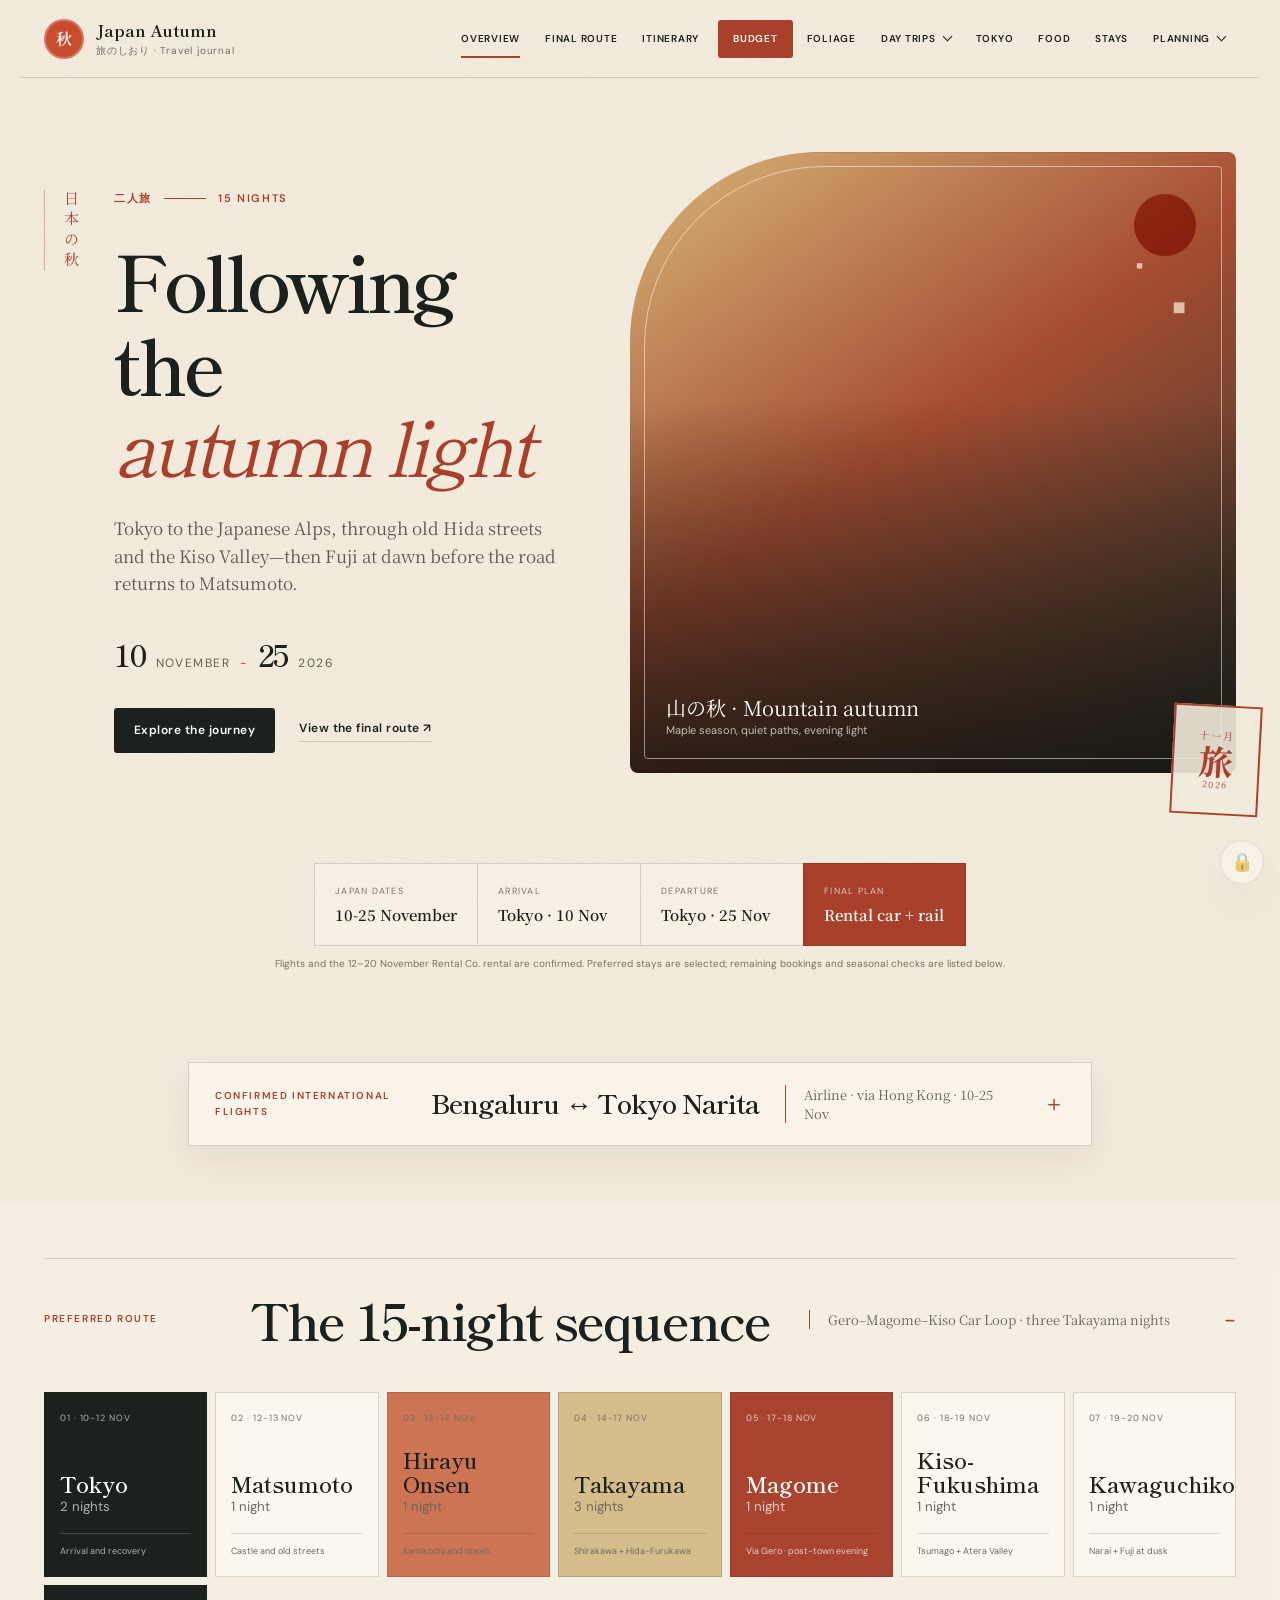
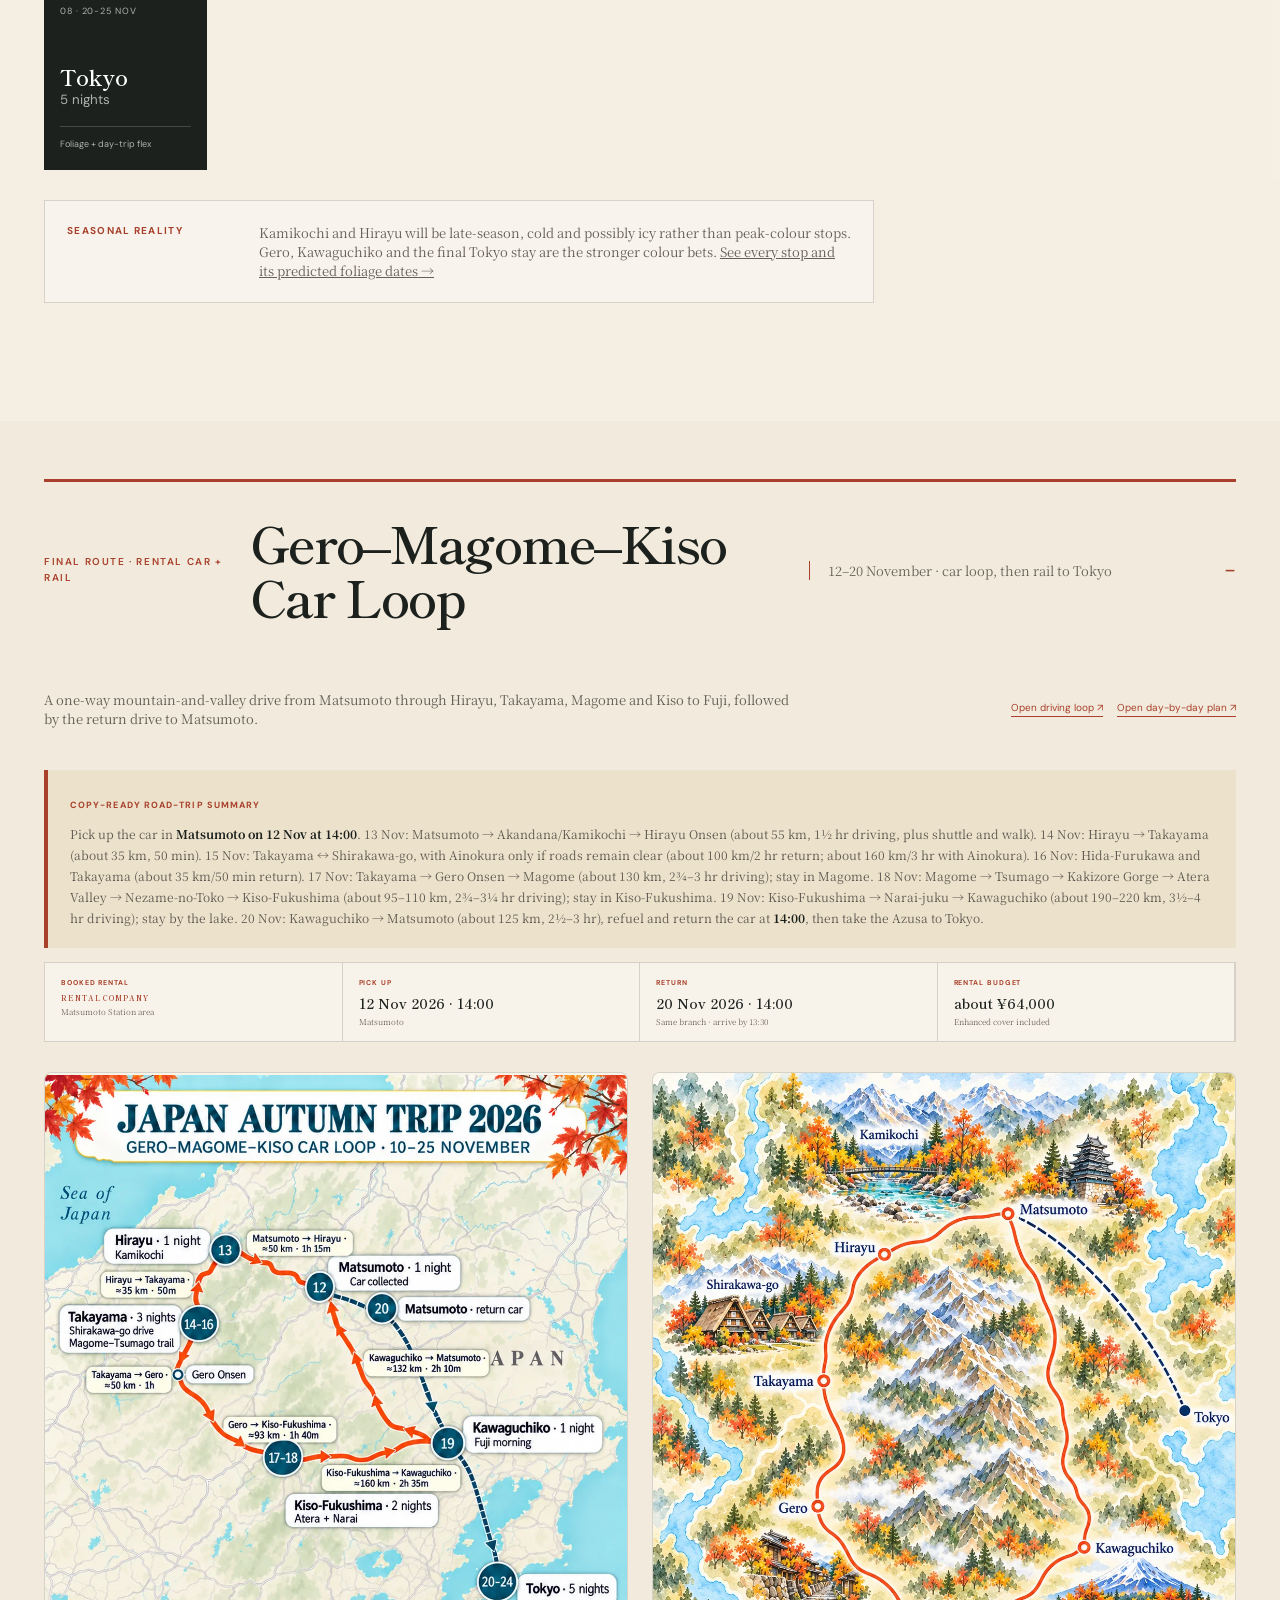
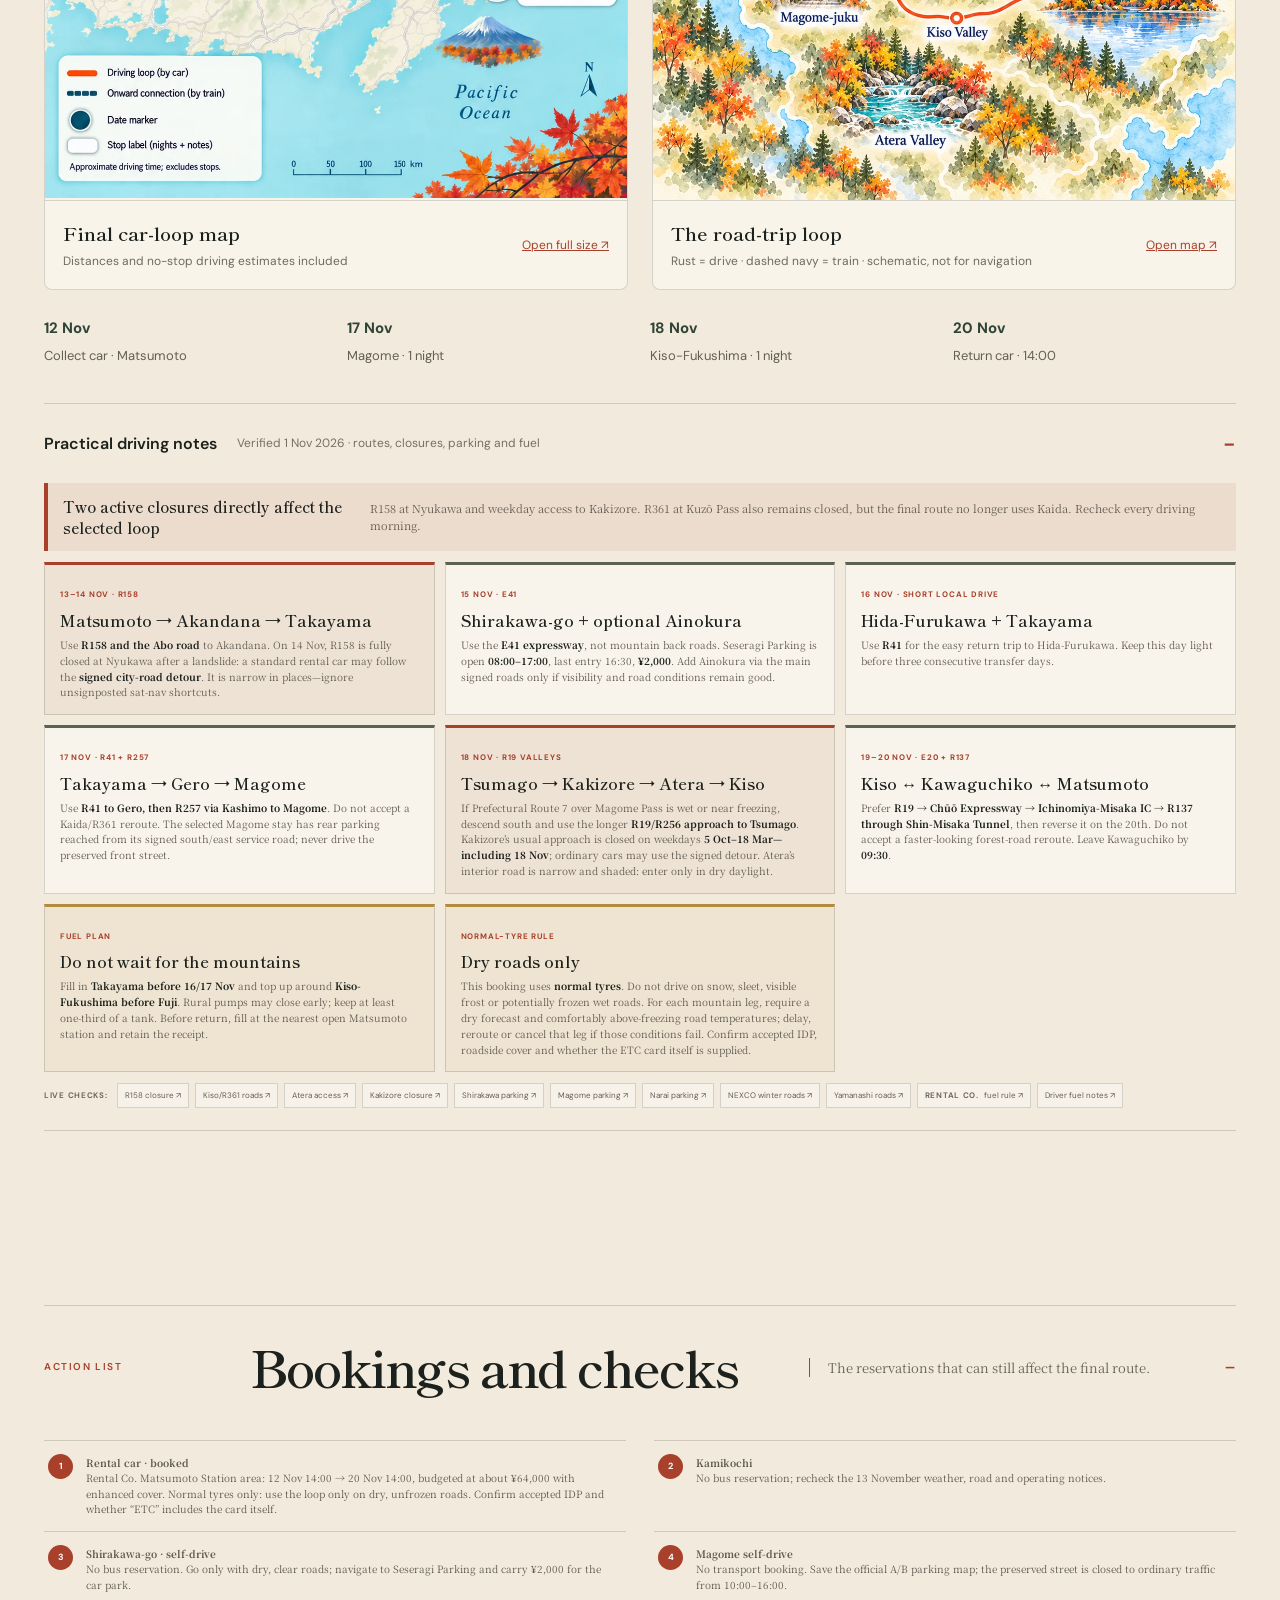
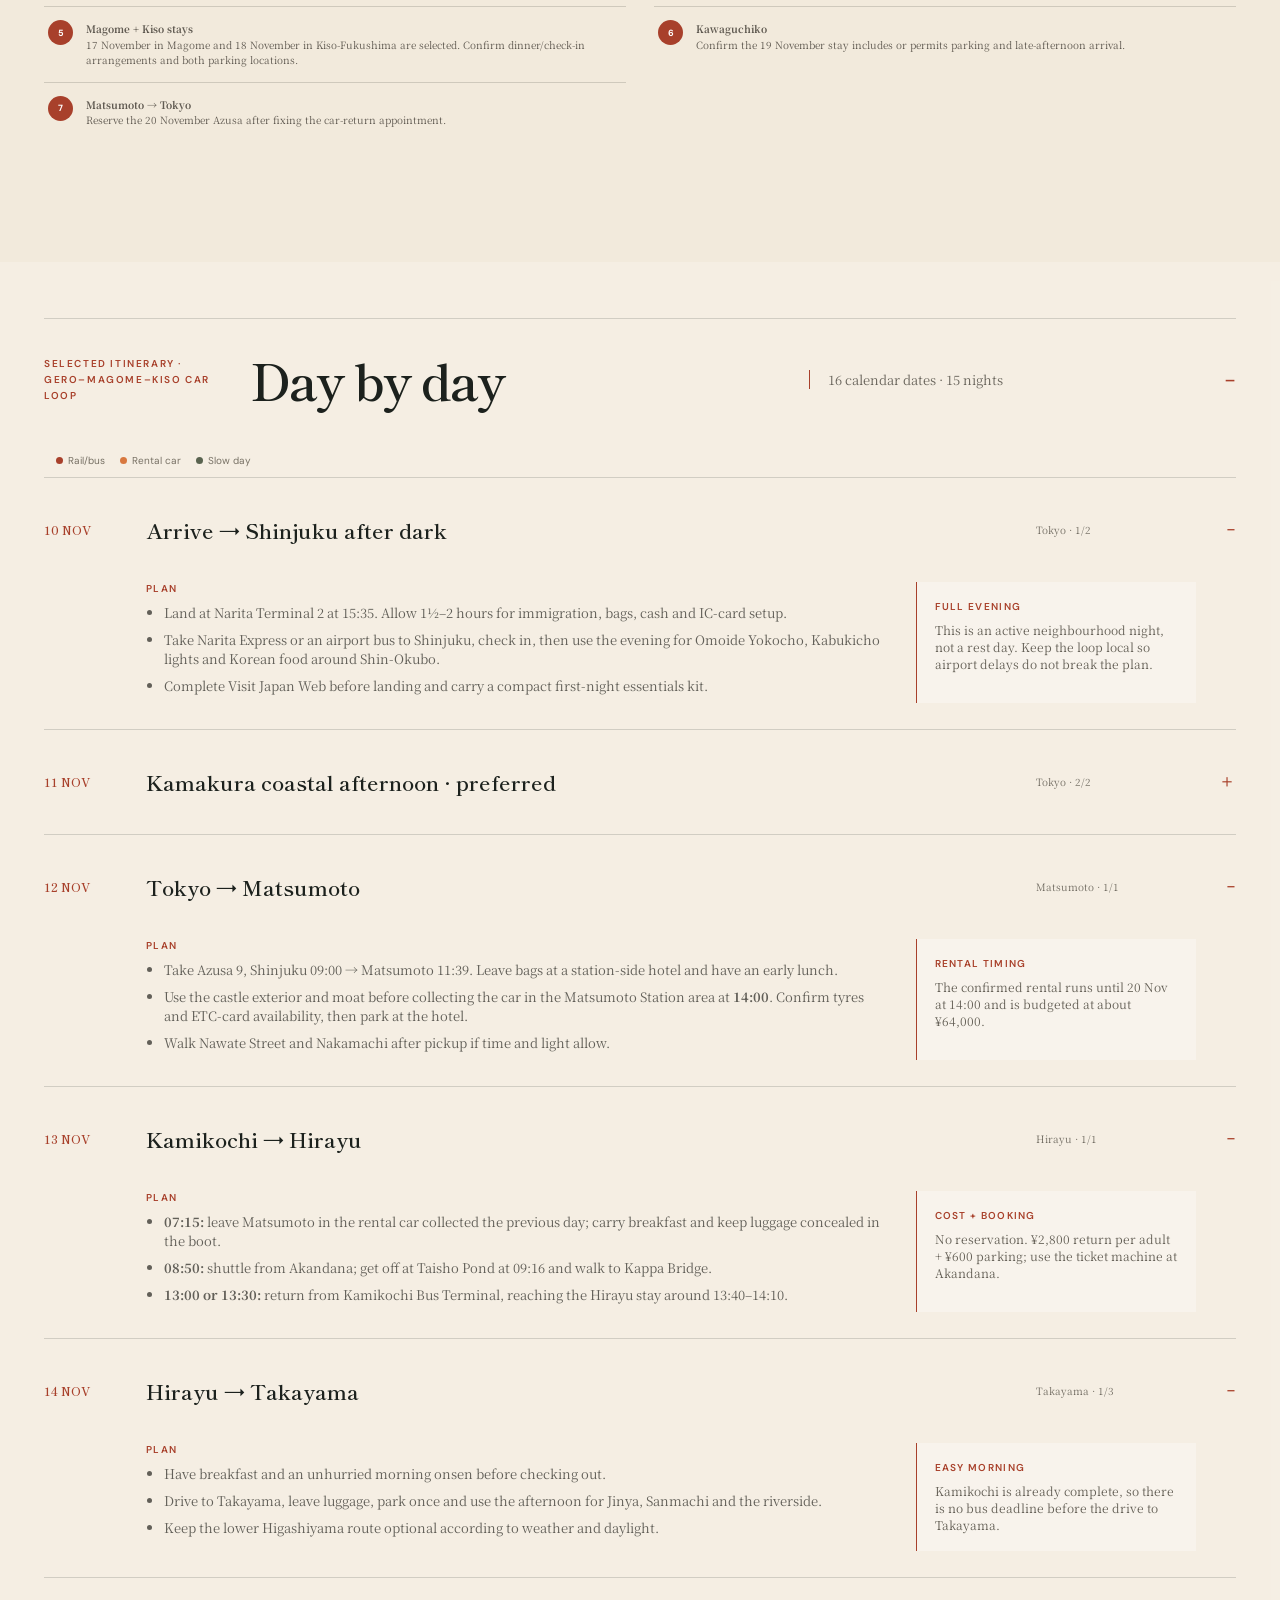
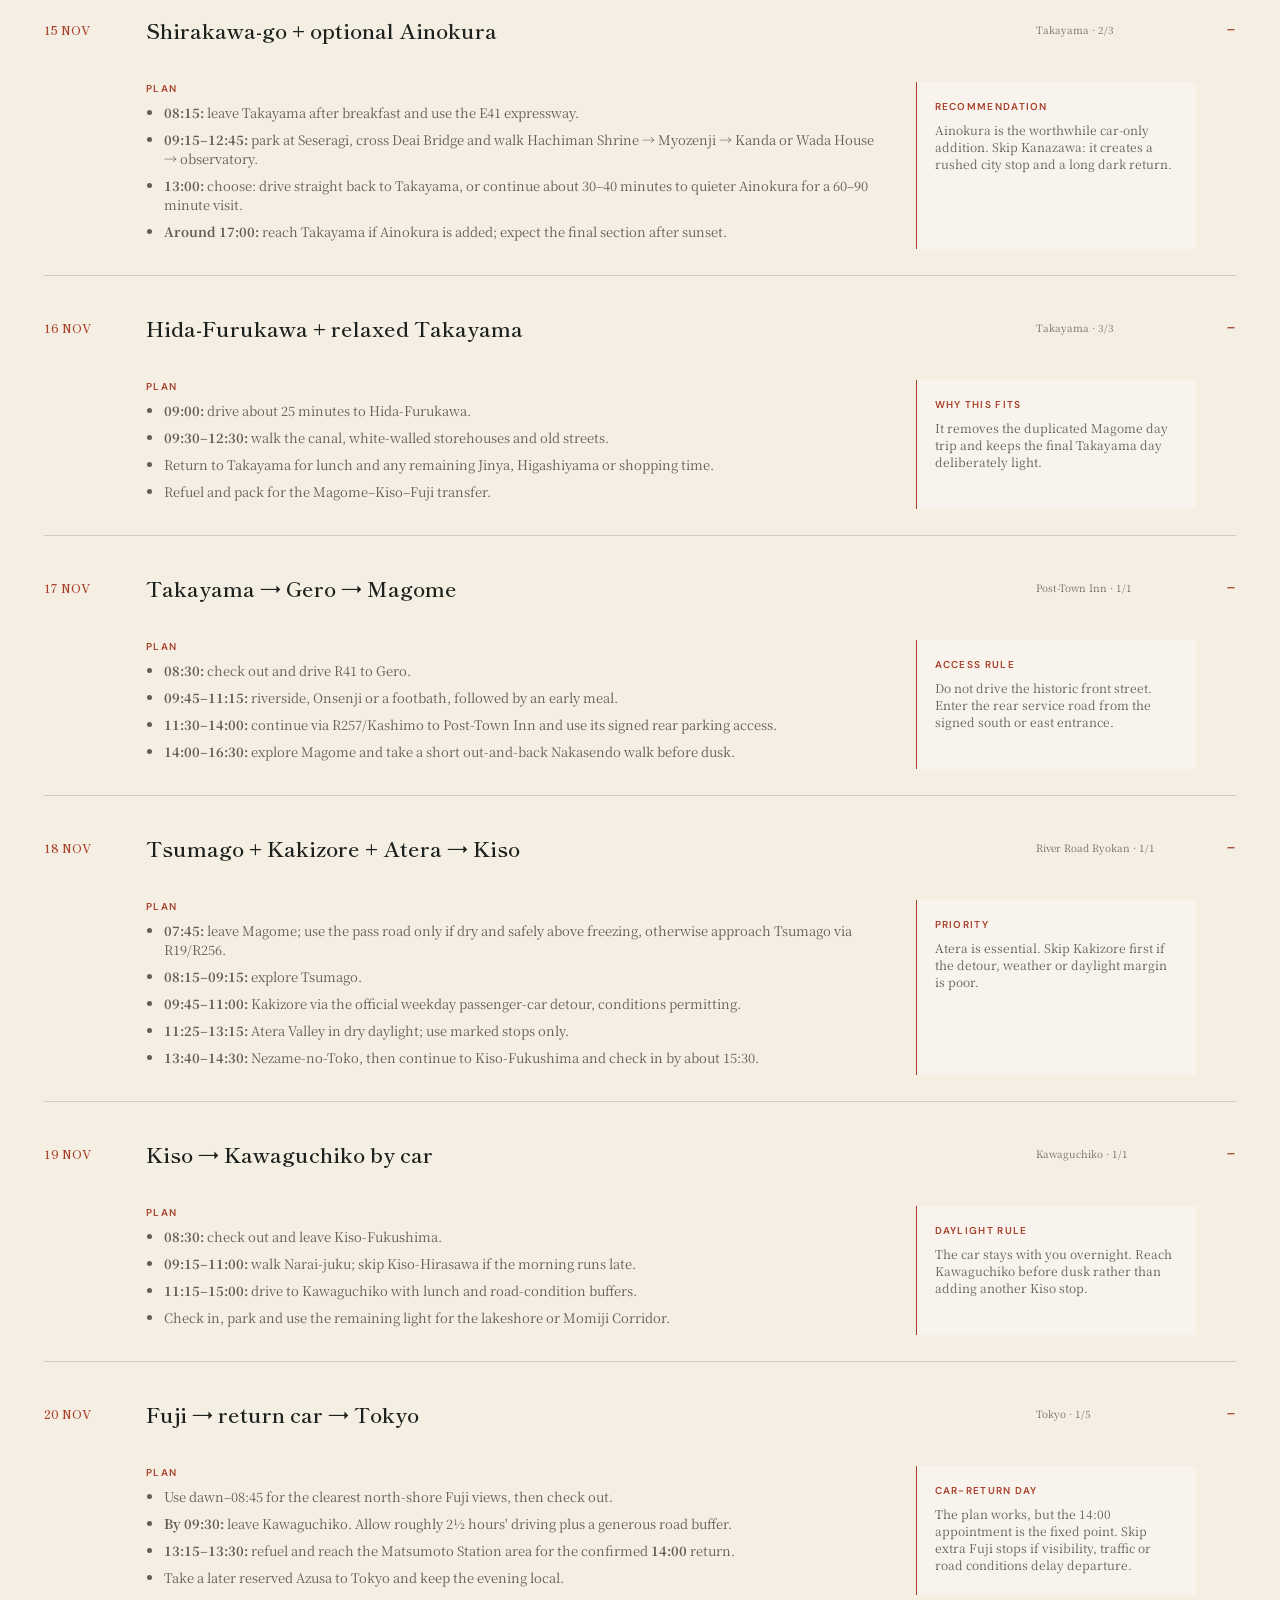
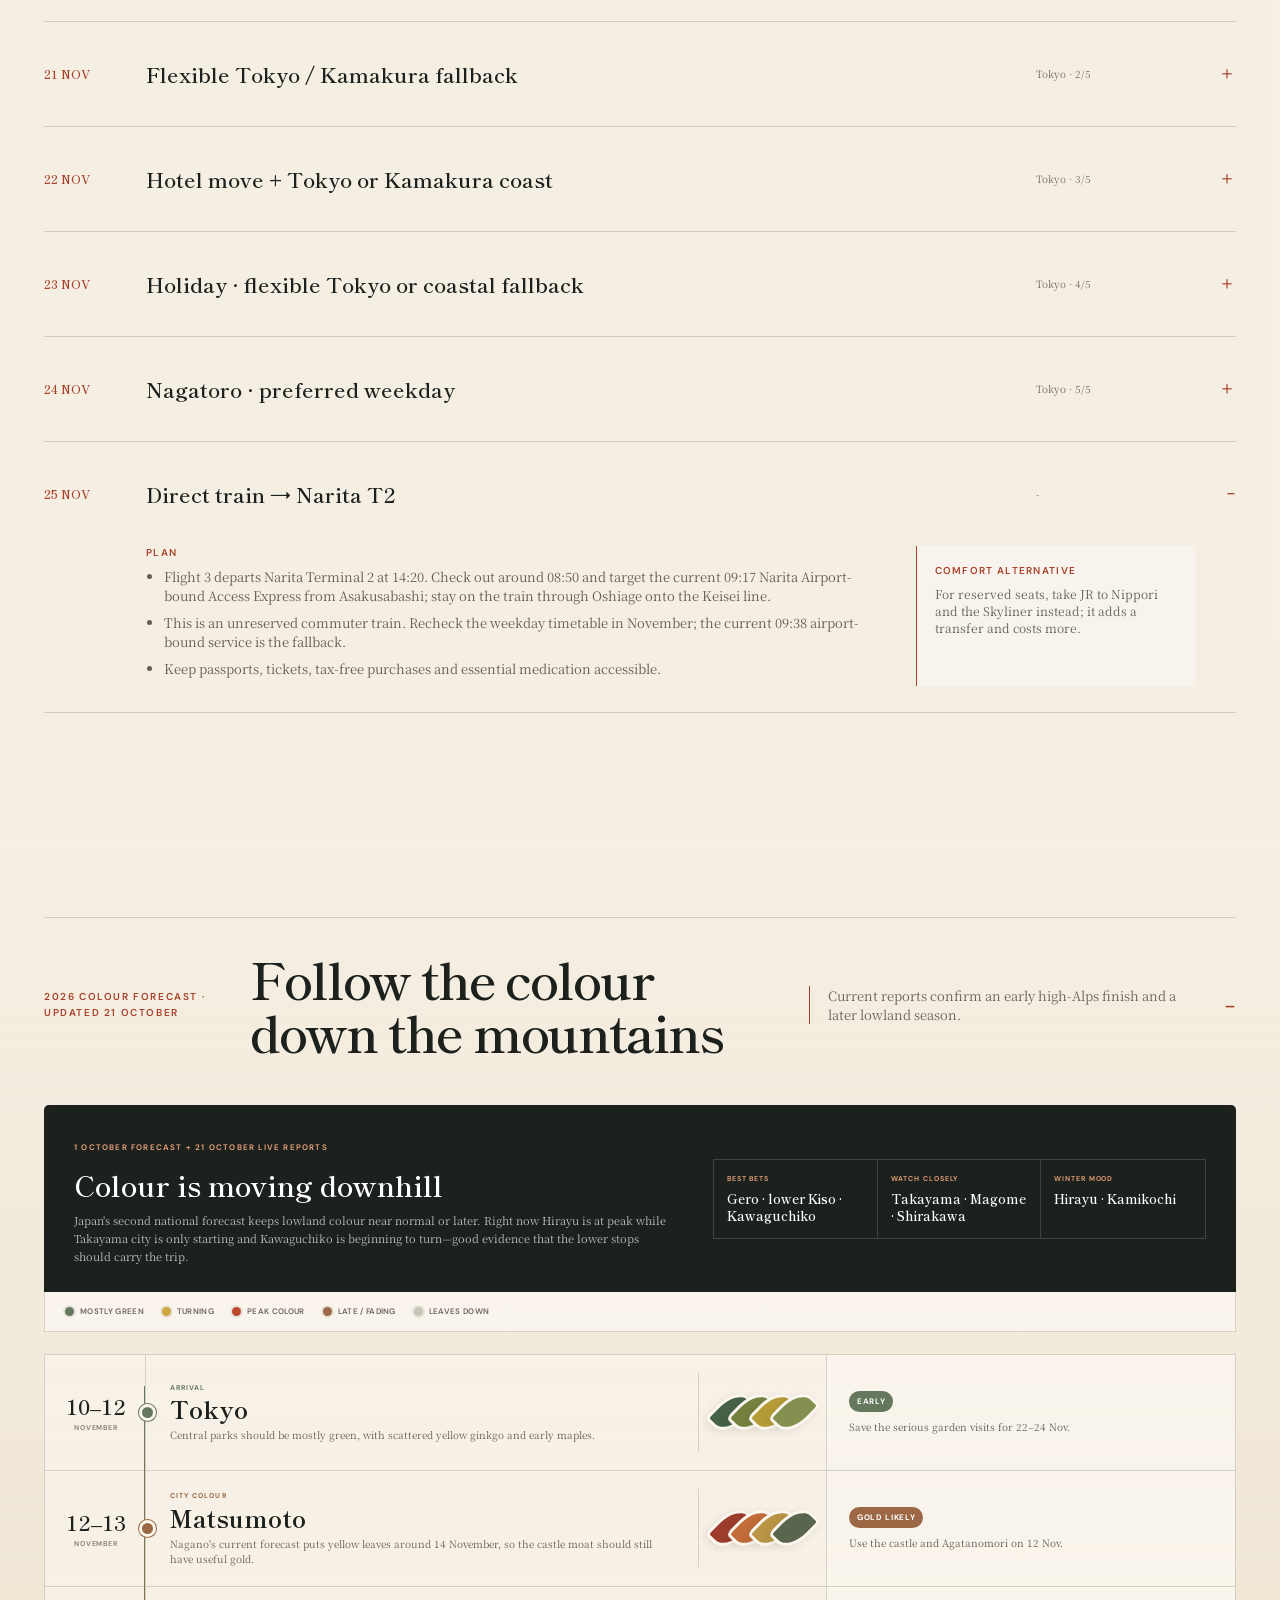
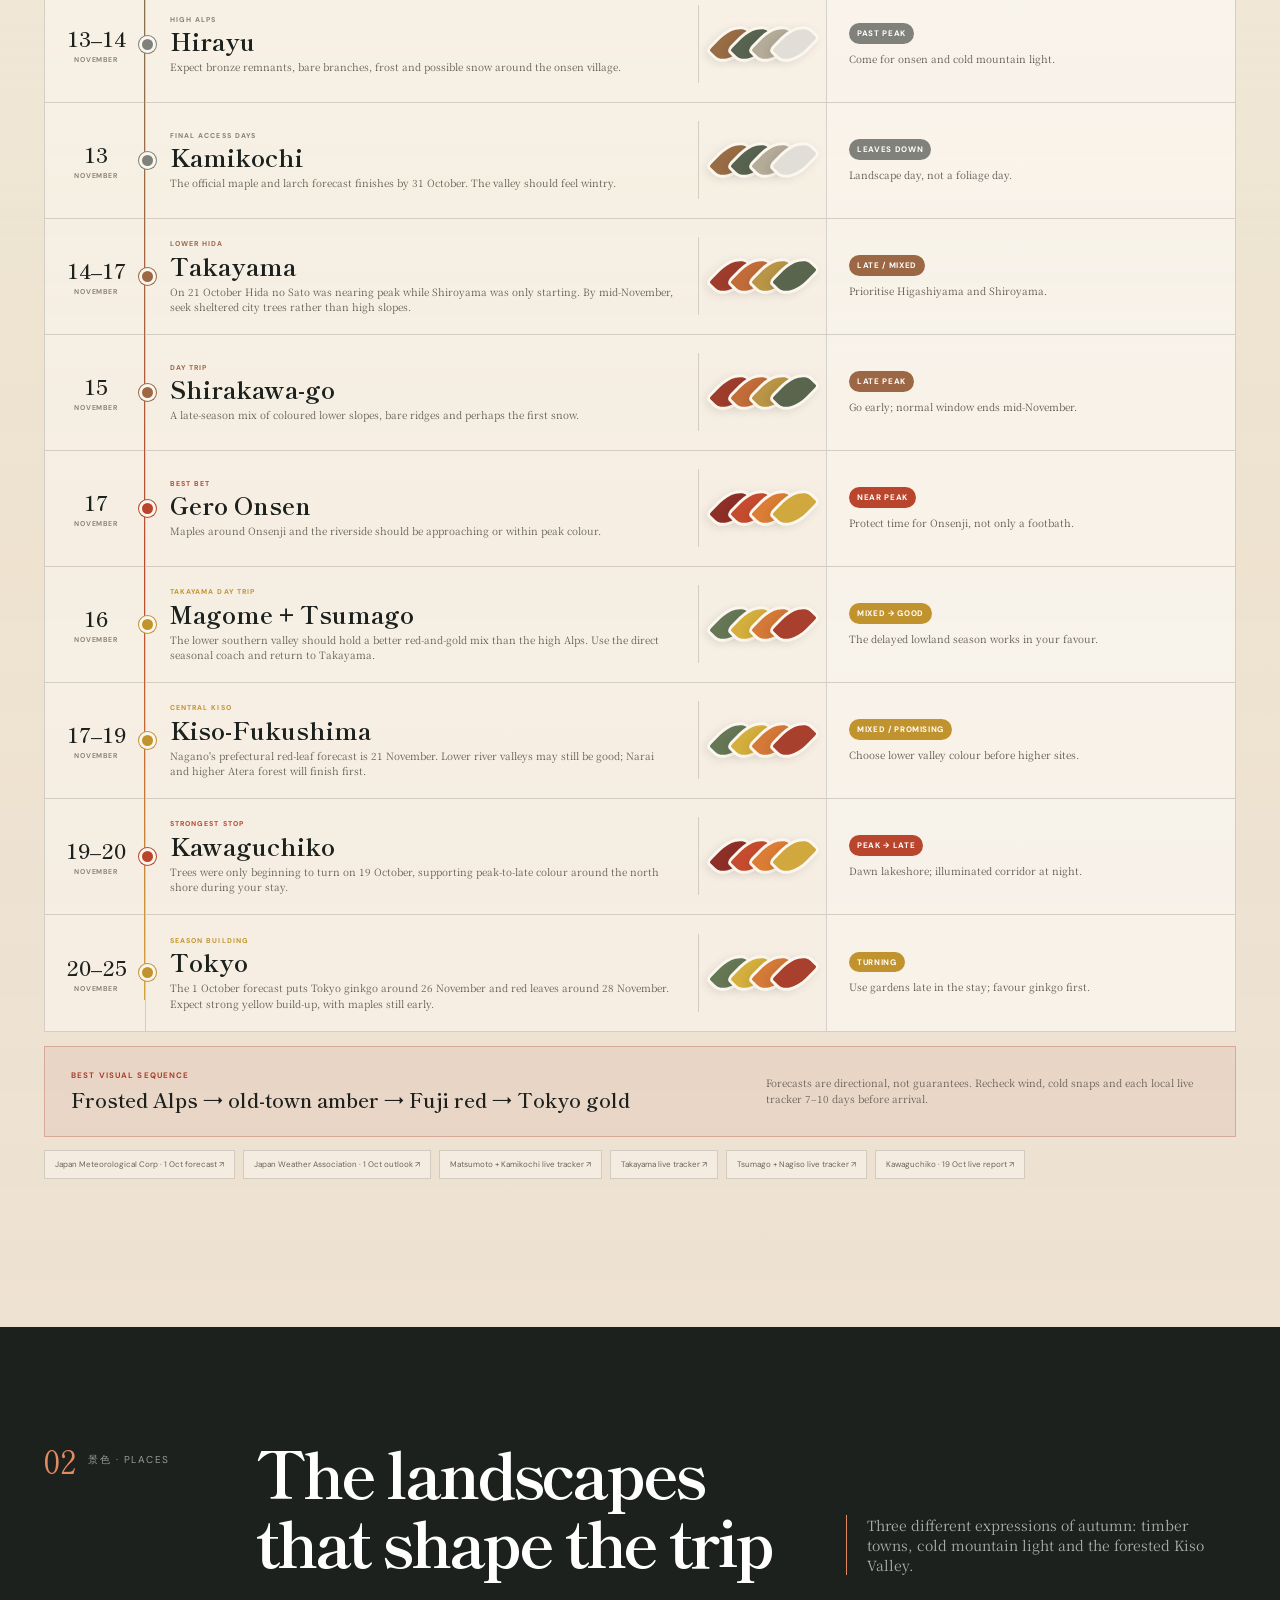
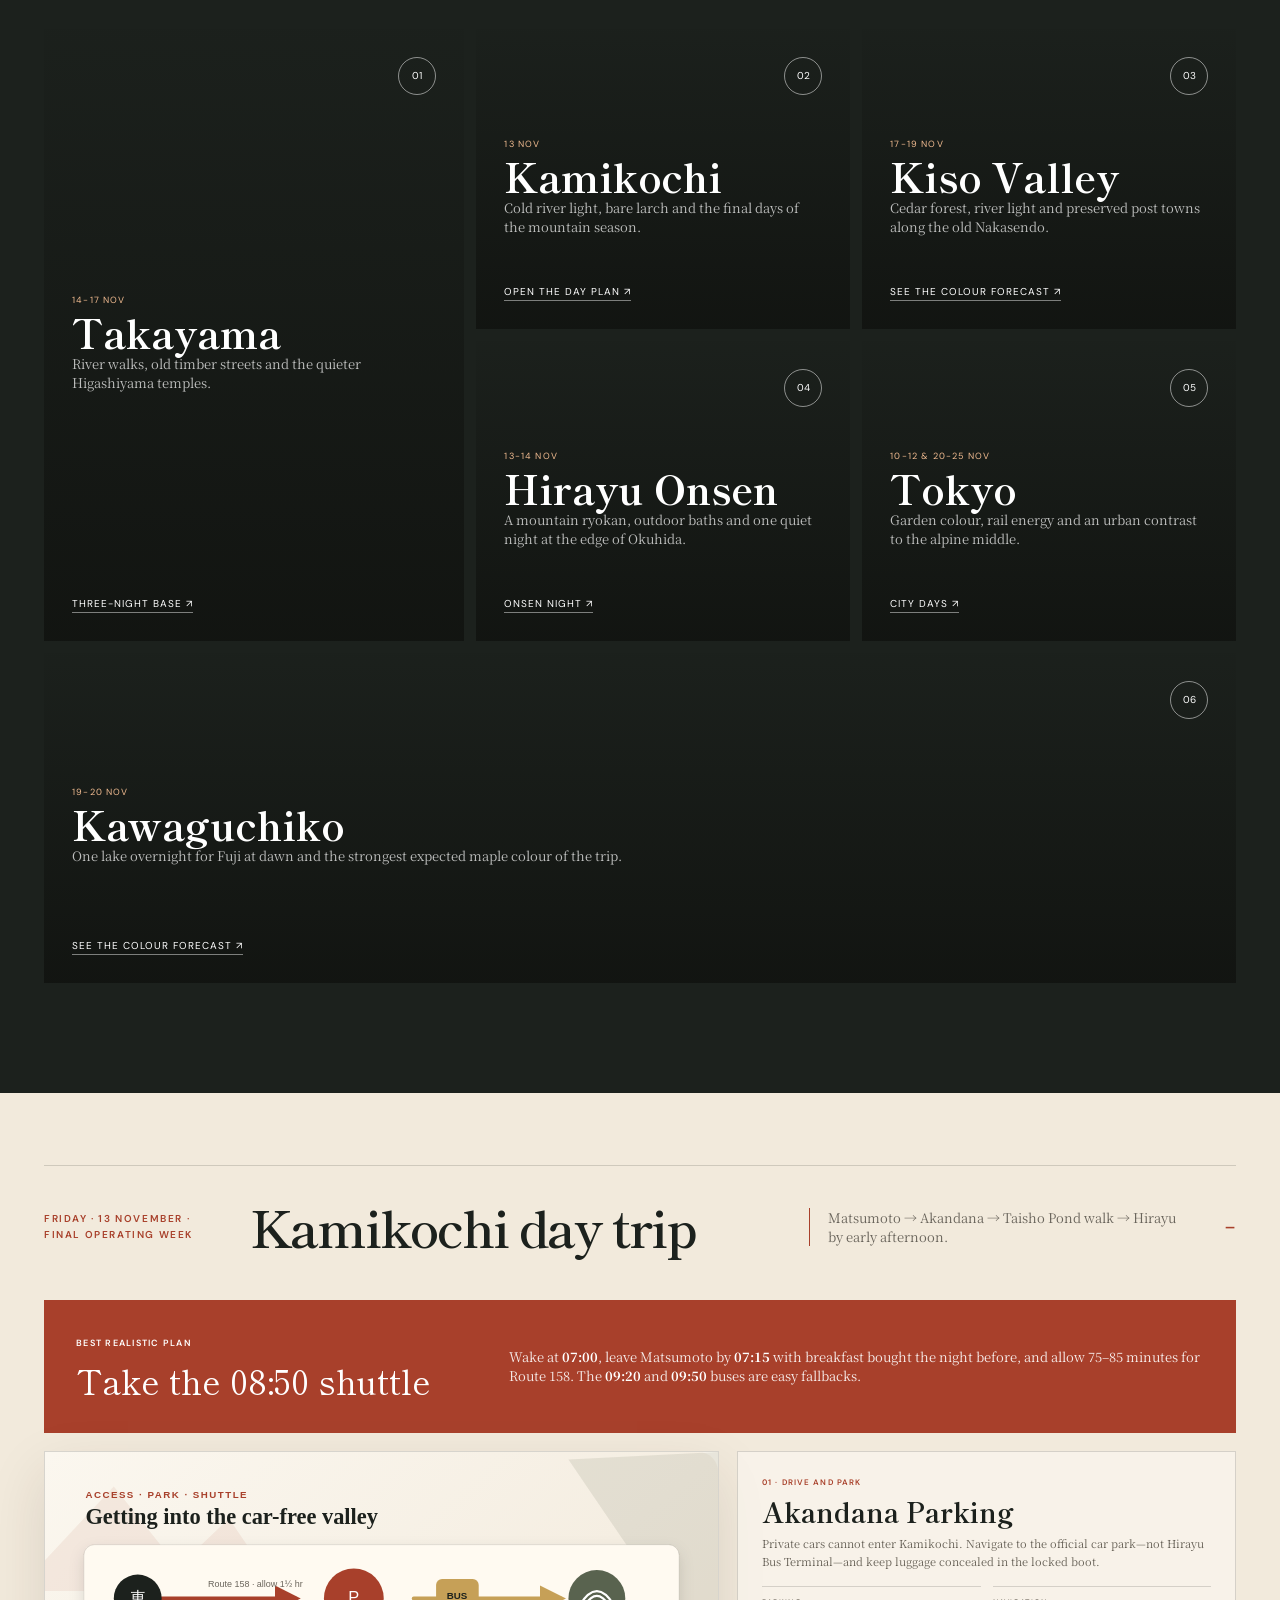
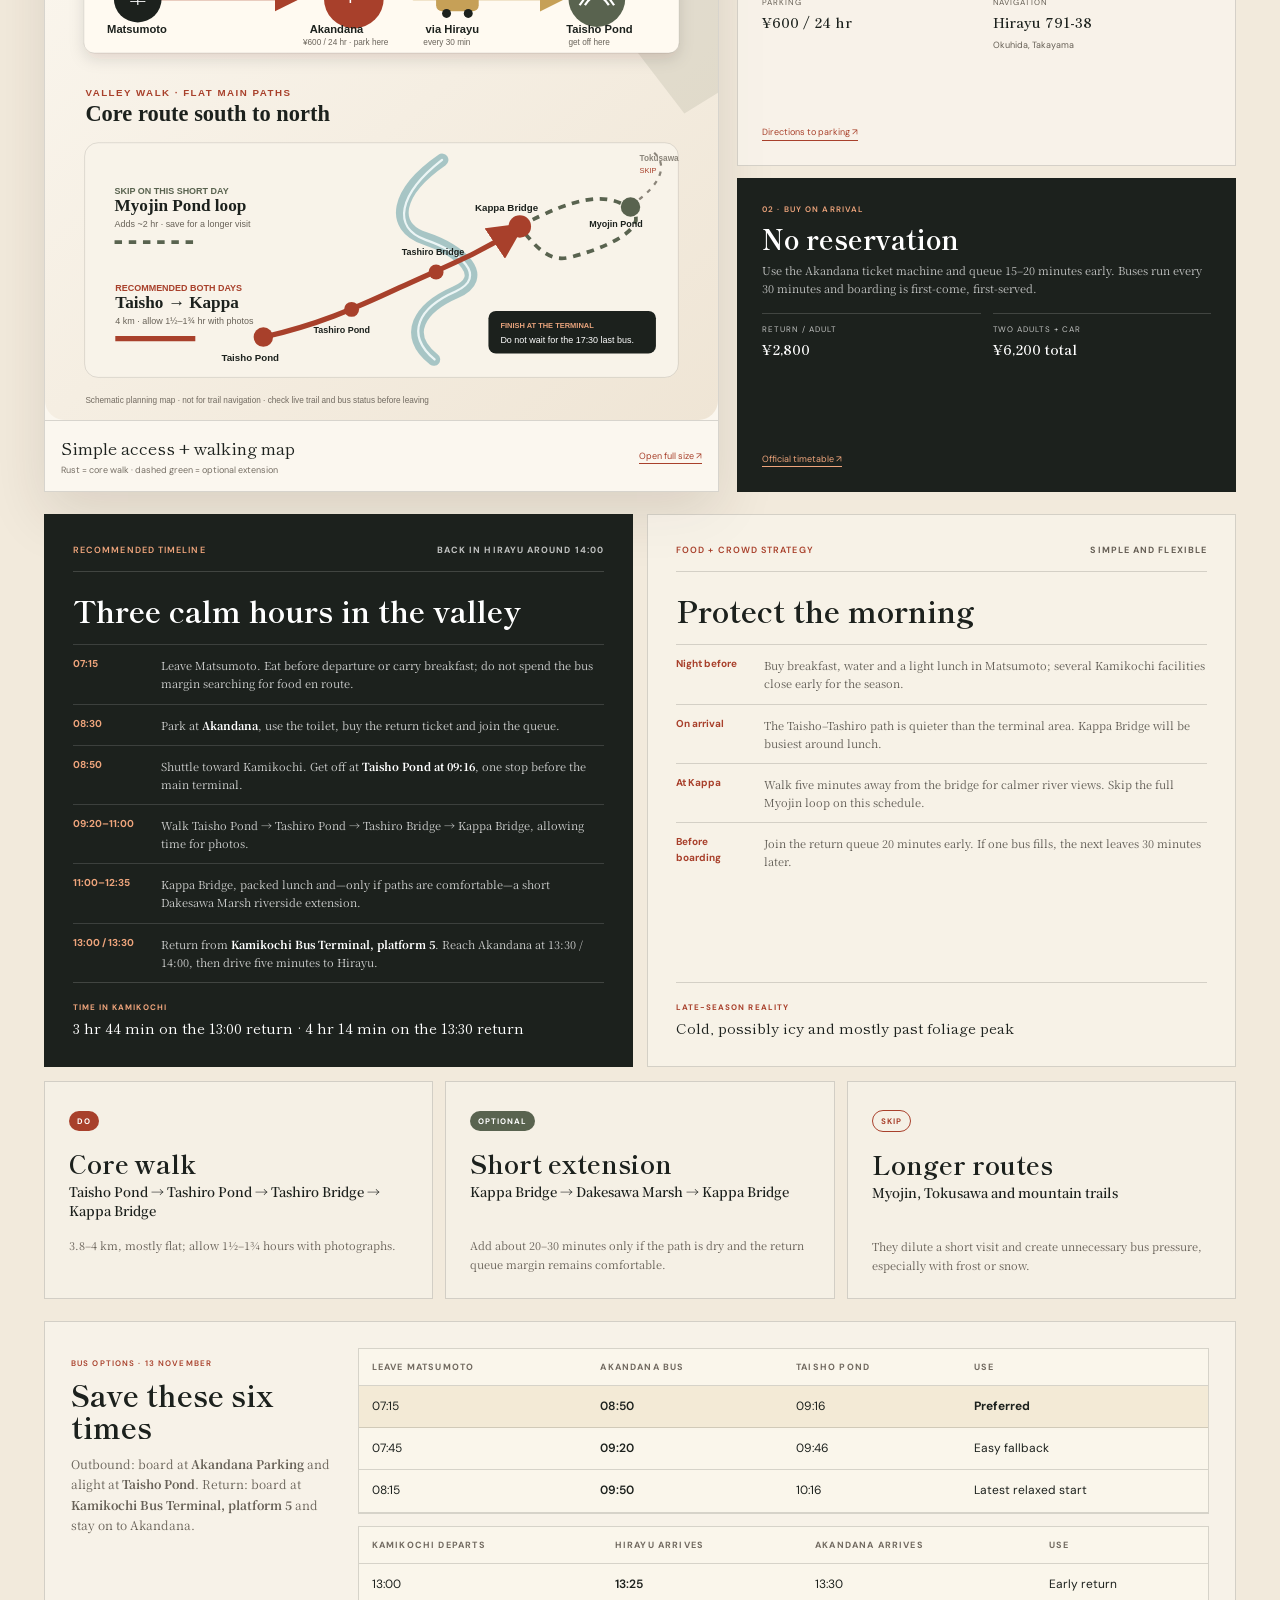
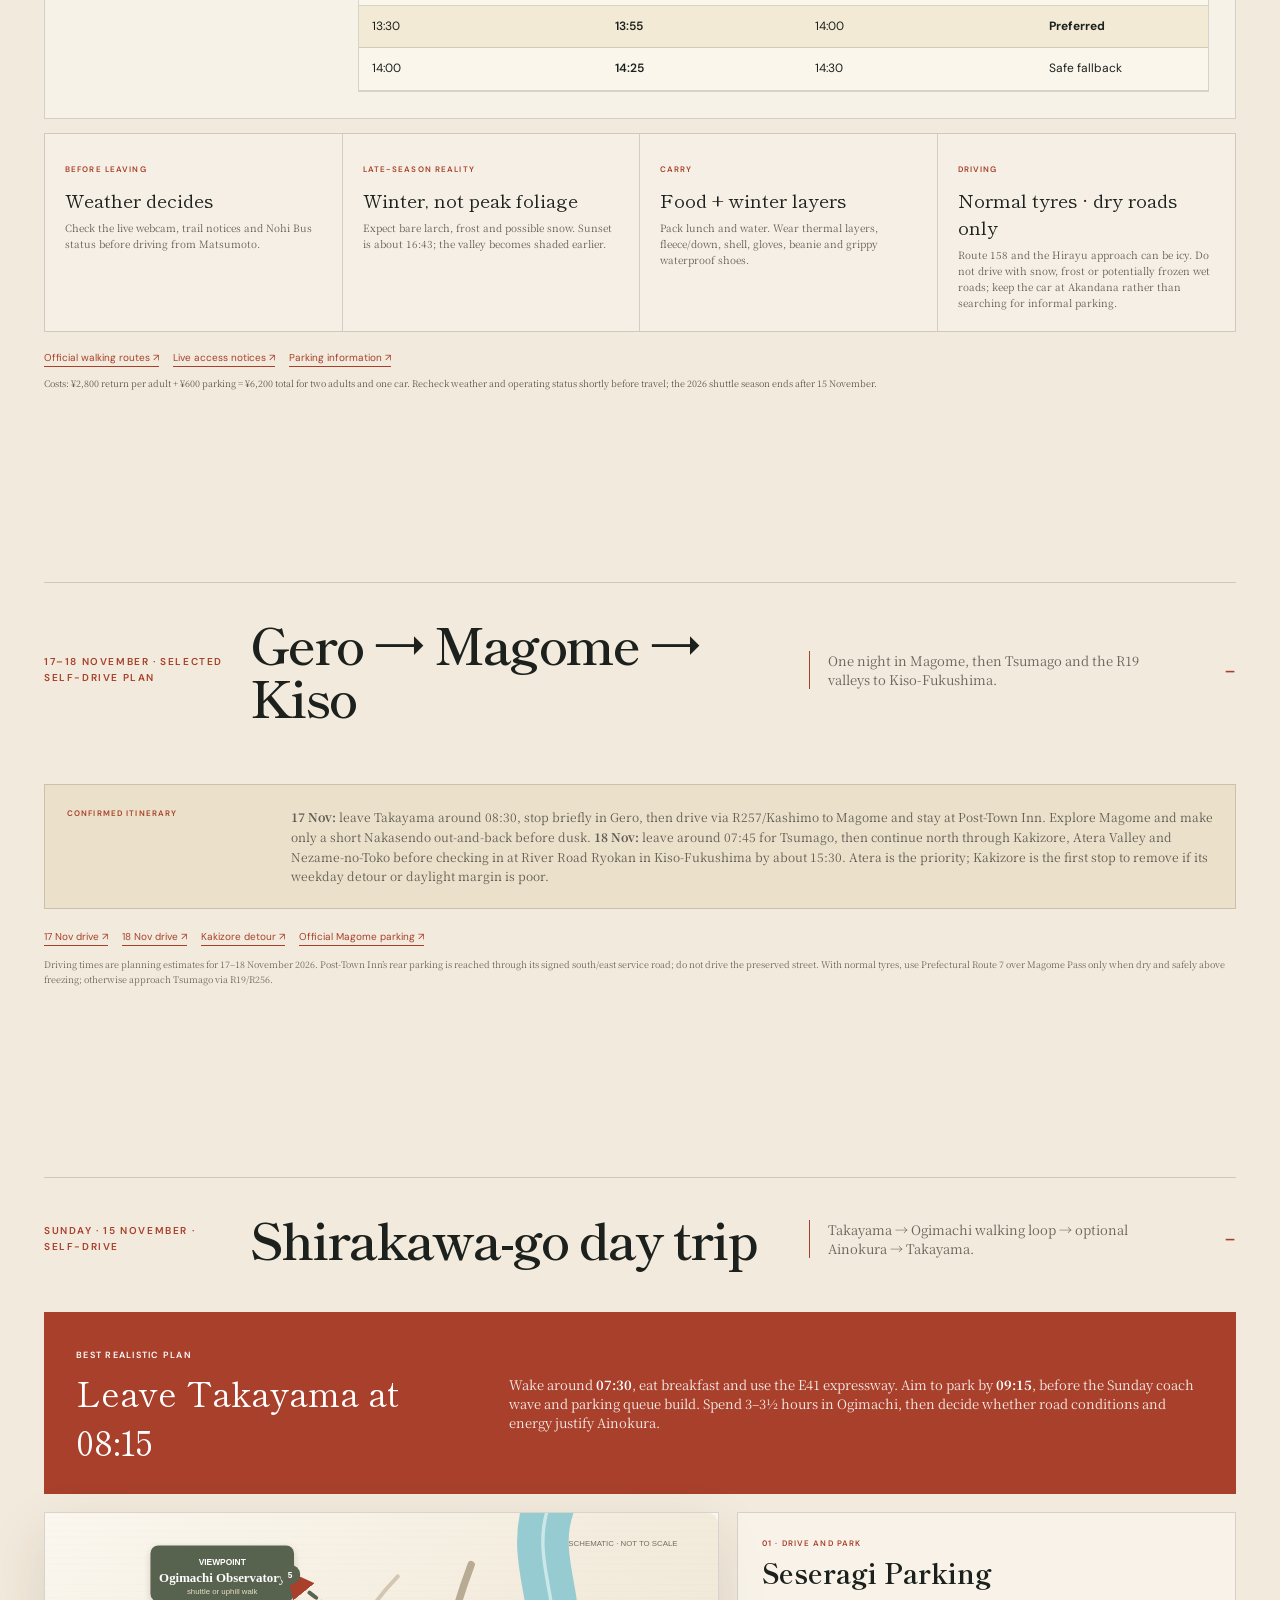
==== commit 572b92d6: "Update Magome and Kiso overnight route" ====
--- a/index.html
+++ b/index.html
@@ -30,7 +30,7 @@
           <div class="nav-panel daytrips-panel" id="daytrips-menu" hidden>
             <span class="nav-column-label">Six detailed day-trip guides</span>
             <a href="#kamikochi"><b>01 · Kamikochi</b><small>Drive, shuttle and Taisho Pond walk</small></a>
-            <a href="#magome-options"><b>02 · Gero + Magome</b><small>Self-drive and a short Nakasendo walk</small></a>
+            <a href="#magome-options"><b>02 · Gero → Magome → Kiso</b><small>Two-day self-drive through the Nakasendo valleys</small></a>
             <a href="#shirakawago"><b>03 · Shirakawa-go</b><small>Self-drive village loop + Ainokura option</small></a>
             <a href="#kamakura-coast"><b>04 · Kamakura coast</b><small>Enoden, sea views and sunset · choose your day</small></a>
             <a href="#nagatoro-day-trip"><b>05 · Chichibu &amp; Nagatoro</b><small>Laview, shrine, ropeway and autumn river walk</small></a>
@@ -104,10 +104,11 @@
         <div class="route-stop city"><span>01 · 10-12 Nov</span><strong>Tokyo</strong><small>2 nights</small><em>Arrival and recovery</em></div>
         <div class="route-stop"><span>02 · 12-13 Nov</span><strong>Matsumoto</strong><small>1 night</small><em>Castle and old streets</em></div>
         <div class="route-stop accent"><span>03 · 13-14 Nov</span><strong>Hirayu Onsen</strong><small>1 night</small><em>Kamikochi and onsen</em></div>
-        <div class="route-stop accent"><span>04 · 14-17 Nov</span><strong>Takayama</strong><small>3 nights</small><em>Shirakawa + Magome day trips</em></div>
-        <div class="route-stop accent"><span>05 · 17-19 Nov</span><strong>Kiso-Fukushima</strong><small>2 nights</small><em>Via Gero · valley drives</em></div>
-        <div class="route-stop accent"><span>06 · 19-20 Nov</span><strong>Kawaguchiko</strong><small>1 night</small><em>Fuji at dawn</em></div>
-        <div class="route-stop city"><span>07 · 20-25 Nov</span><strong>Tokyo</strong><small>5 nights</small><em>Foliage + day-trip flex</em></div>
+        <div class="route-stop accent"><span>04 · 14-17 Nov</span><strong>Takayama</strong><small>3 nights</small><em>Shirakawa + Hida-Furukawa</em></div>
+        <div class="route-stop accent"><span>05 · 17-18 Nov</span><strong>Magome</strong><small>1 night</small><em>Via Gero · post-town evening</em></div>
+        <div class="route-stop accent"><span>06 · 18-19 Nov</span><strong>Kiso-Fukushima</strong><small>1 night</small><em>Tsumago + Atera Valley</em></div>
+        <div class="route-stop accent"><span>07 · 19-20 Nov</span><strong>Kawaguchiko</strong><small>1 night</small><em>Narai + Fuji at dusk</em></div>
+        <div class="route-stop city"><span>08 · 20-25 Nov</span><strong>Tokyo</strong><small>5 nights</small><em>Foliage + day-trip flex</em></div>
       </div>
       <div class="callout upgrade-callout"><strong>Seasonal reality</strong><p>Kamikochi and Hirayu will be late-season, cold and possibly icy rather than peak-colour stops. Gero, Kawaguchiko and the final Tokyo stay are the stronger colour bets. <a href="#foliage">See every stop and its predicted foliage dates →</a></p></div>
       </div></details>
@@ -115,7 +116,11 @@
 
     <section class="section final-route-section" id="final-route">
       <details class="major-section" open><summary><span class="eyebrow">Final route · rental car + rail</span><strong>Gero–Magome–Kiso Car Loop</strong><small>12–20 November · car loop, then rail to Tokyo</small></summary><div class="major-body">
-        <div class="version-toolbar"><p>A mountain loop through Hirayu, Takayama and Kiso, with one night by Fuji. Start and finish the drive in Matsumoto.</p><div class="link-row"><a href="https://www.google.com/maps/dir/?api=1&amp;origin=Matsumoto+Station%2C+Nagano&amp;destination=Matsumoto+Station%2C+Nagano&amp;travelmode=driving&amp;waypoints=Hirayu+Onsen%7CTakayama%2C+Gifu%7CGero+Onsen%7CKiso-Fukushima%7CKawaguchiko%2C+Yamanashi" target="_blank" rel="noreferrer">Open driving loop ↗</a><a href="#itinerary">Open day-by-day plan ↗</a></div></div>
+        <div class="version-toolbar"><p>A one-way mountain-and-valley drive from Matsumoto through Hirayu, Takayama, Magome and Kiso to Fuji, followed by the return drive to Matsumoto.</p><div class="link-row"><a href="https://www.google.com/maps/dir/?api=1&amp;origin=Matsumoto+Station%2C+Nagano&amp;destination=Matsumoto+Station%2C+Nagano&amp;travelmode=driving&amp;waypoints=Hirayu+Onsen%7CTakayama%2C+Gifu%7CGero+Onsen%7CMagome-juku%7CKiso-Fukushima%7CNarai-juku%7CKawaguchiko%2C+Yamanashi" target="_blank" rel="noreferrer">Open driving loop ↗</a><a href="#itinerary">Open day-by-day plan ↗</a></div></div>
+        <div class="copy-loop-brief">
+          <span>Copy-ready road-trip summary</span>
+          <p>Pick up the car in <b>Matsumoto on 12 Nov at 14:00</b>. 13 Nov: Matsumoto → Akandana/Kamikochi → Hirayu Onsen (about 55 km, 1½ hr driving, plus shuttle and walk). 14 Nov: Hirayu → Takayama (about 35 km, 50 min). 15 Nov: Takayama ↔ Shirakawa-go, with Ainokura only if roads remain clear (about 100 km/2 hr return; about 160 km/3 hr with Ainokura). 16 Nov: Hida-Furukawa and Takayama (about 35 km/50 min return). 17 Nov: Takayama → Gero Onsen → Magome (about 130 km, 2¾–3 hr driving); stay in Magome. 18 Nov: Magome → Tsumago → Kakizore Gorge → Atera Valley → Nezame-no-Toko → Kiso-Fukushima (about 95–110 km, 2¾–3¼ hr driving); stay in Kiso-Fukushima. 19 Nov: Kiso-Fukushima → Narai-juku → Kawaguchiko (about 190–220 km, 3½–4 hr driving); stay by the lake. 20 Nov: Kawaguchiko → Matsumoto (about 125 km, 2½–3 hr), refuel and return the car at <b>14:00</b>, then take the Azusa to Tokyo.</p>
+        </div>
         <div class="rental-brief" aria-label="Confirmed rental car details">
           <div><span>Booked rental</span><strong><span class="vault-t" data-vt="7">Rental company</span></strong><small>Matsumoto Station area</small></div>
           <div><span>Pick up</span><strong>12 Nov 2026 · 14:00</strong><small>Matsumoto</small></div>
@@ -123,31 +128,31 @@
           <div><span>Rental budget</span><strong>about ¥64,000</strong><small>Enhanced cover included</small></div>
         </div>
         <div class="restored-route-maps"><figure class="route-overview-art"><a href="assets/maps/japan-balanced-car-loop-map.png" target="_blank"><img src="assets/maps/japan-balanced-car-loop-map.webp" width="1126" height="1397" loading="lazy" decoding="async" alt="Gero–Magome–Kiso car route with approximate distances and driving times from Matsumoto through Hirayu, Takayama, Gero and Kiso-Fukushima to Kawaguchiko, returning to Matsumoto on 20 November before the train to Tokyo"></a><figcaption><span><b>Final car-loop map</b><small>Distances and no-stop driving estimates included</small></span><a href="assets/maps/japan-balanced-car-loop-map.png" target="_blank">Open full size ↗</a></figcaption></figure><figure class="route-overview-art"><a href="assets/maps/japan-route-scenic-portrait.png" target="_blank" rel="noreferrer"><img src="assets/maps/japan-route-scenic-portrait.webp" width="1122" height="1402" alt="Illustrated route loop with Kamikochi, Shirakawa-go, Magome-juku and Atera Valley small integrated illustrations: drive from Matsumoto through Hirayu, Takayama, Gero, Kiso and Kawaguchiko, return to Matsumoto, then train to Tokyo" loading="lazy" decoding="async"></a><figcaption><span><b>The road-trip loop</b><small>Rust = drive · dashed navy = train · schematic, not for navigation</small></span><a href="assets/maps/japan-route-scenic-portrait.png" target="_blank" rel="noreferrer">Open map ↗</a></figcaption></figure></div>
-        <div class="route-essential"><span><b>12 Nov</b> Collect car · Matsumoto</span><span><b>19 Nov</b> Overnight · Kawaguchiko</span><span><b>20 Nov</b> Return car · 14:00</span></div>
-        <details class="route-extra drive-notes" open><summary><span>Practical driving notes</span><small>Verified 22 Oct 2026 · routes, closures, parking and fuel</small></summary><div class="route-extra-body drive-notes-body">
-          <div class="drive-alert"><b>Three active closures affect this loop</b><span>R158 at Nyukawa · R361 at Kuzō Pass · weekday access to Kakizore. The routes and fallbacks below account for them; recheck on each driving morning.</span></div>
+        <div class="route-essential"><span><b>12 Nov</b> Collect car · Matsumoto</span><span><b>17 Nov</b> Magome · 1 night</span><span><b>18 Nov</b> Kiso-Fukushima · 1 night</span><span><b>20 Nov</b> Return car · 14:00</span></div>
+        <details class="route-extra drive-notes" open><summary><span>Practical driving notes</span><small>Verified 1 Nov 2026 · routes, closures, parking and fuel</small></summary><div class="route-extra-body drive-notes-body">
+          <div class="drive-alert"><b>Two active closures directly affect the selected loop</b><span>R158 at Nyukawa and weekday access to Kakizore. R361 at Kuzō Pass also remains closed, but the final route no longer uses Kaida. Recheck every driving morning.</span></div>
           <div class="drive-note-grid">
             <article class="drive-note-card closure"><span>13–14 Nov · R158</span><h4>Matsumoto → Akandana → Takayama</h4><p>Use <b>R158 and the Abo road</b> to Akandana. On 14 Nov, R158 is fully closed at Nyukawa after a landslide: a standard rental car may follow the <b>signed city-road detour</b>. It is narrow in places—ignore unsignposted sat-nav shortcuts.</p></article>
             <article class="drive-note-card"><span>15 Nov · E41</span><h4>Shirakawa-go + optional Ainokura</h4><p>Use the <b>E41 expressway</b>, not mountain back roads. Seseragi Parking is open <b>08:00–17:00</b>, last entry 16:30, <b>¥2,000</b>. Add Ainokura via the main signed roads only if visibility and road conditions remain good.</p></article>
-            <article class="drive-note-card"><span>16 Nov · R41 + R257</span><h4>Gero → Magome → Takayama</h4><p>Use <b>R41 to Gero, then R257 to Magome</b>; return the same way. Park in a municipal lot at Gero and an A/B visitor lot at Magome. Magome’s preserved street is closed to ordinary traffic <b>10:00–16:00</b>.</p></article>
-            <article class="drive-note-card closure"><span>17 Nov · R361 detour</span><h4>Kaida → Kiso-Fukushima → Narai</h4><p>R361 at <b>Kuzō Pass is closed 5 Oct–15 Dec</b>. Follow the official detour via <b>Prefectural Route 20 and the signed town road</b>, with extra time for local traffic. If icy or still restricted, skip Kaida/Narai and use the lower <b>R41 → R257 → R19</b> fallback to <span class="vault-t" data-vt="8">Birch Lodge</span>.</p></article>
-            <article class="drive-note-card closure"><span>18 Nov · R19 valleys</span><h4>Nezame → Atera; Kakizore conditional</h4><p>Atera admits normal cars in November, but its road is narrow, has blind bends and no mobile signal: use marked parking, never a passing bay. Kakizore’s usual approach is closed on weekdays <b>5 Oct–18 Mar—including 18 Nov</b>; use the signed passenger-car detour only with daylight, otherwise skip it.</p></article>
+            <article class="drive-note-card"><span>16 Nov · short local drive</span><h4>Hida-Furukawa + Takayama</h4><p>Use <b>R41</b> for the easy return trip to Hida-Furukawa. Keep this day light before three consecutive transfer days.</p></article>
+            <article class="drive-note-card"><span>17 Nov · R41 + R257</span><h4>Takayama → Gero → Magome</h4><p>Use <b>R41 to Gero, then R257 via Kashimo to Magome</b>. Do not accept a Kaida/R361 reroute. The selected Magome stay has rear parking reached from its signed south/east service road; never drive the preserved front street.</p></article>
+            <article class="drive-note-card closure"><span>18 Nov · R19 valleys</span><h4>Tsumago → Kakizore → Atera → Kiso</h4><p>If Prefectural Route 7 over Magome Pass is wet or near freezing, descend south and use the longer <b>R19/R256 approach to Tsumago</b>. Kakizore’s usual approach is closed on weekdays <b>5 Oct–18 Mar—including 18 Nov</b>; ordinary cars may use the signed detour. Atera’s interior road is narrow and shaded: enter only in dry daylight.</p></article>
             <article class="drive-note-card"><span>19–20 Nov · E20 + R137</span><h4>Kiso ↔ Kawaguchiko ↔ Matsumoto</h4><p>Prefer <b>R19 → Chūō Expressway → Ichinomiya-Misaka IC → R137 through Shin-Misaka Tunnel</b>, then reverse it on the 20th. Do not accept a faster-looking forest-road reroute. Leave Kawaguchiko by <b>09:30</b>.</p></article>
             <article class="drive-note-card fuel"><span>Fuel plan</span><h4>Do not wait for the mountains</h4><p>Fill in <b>Takayama before 16/17 Nov</b> and top up around <b>Kiso-Fukushima before Fuji</b>. Rural pumps may close early; keep at least one-third of a tank. Before return, fill at the nearest open Matsumoto station and retain the receipt.</p></article>
-            <article class="drive-note-card fuel"><span>Rental + winter rule</span><h4>Confirm before 5 Nov</h4><p>Get written confirmation of <b>studless tyres on all four wheels</b>, accepted IDP, roadside cover and an ETC card—the fitted ETC unit alone is not a card. Ask about chains: a chain restriction requires them even with winter tyres.</p></article>
-          </div>
-          <div class="drive-source-row"><span>Live checks:</span><a href="https://www.pref.gifu.lg.jp/page/483822.html" target="_blank" rel="noreferrer">R158 closure ↗</a><a href="https://www.pref.nagano.lg.jp/kisoken/doro/kukan.html" target="_blank" rel="noreferrer">Kiso/R361 roads ↗</a><a href="https://okuwa.kisoji.com/kanko/shizen/aderakeikoku/precautions_atera.html" target="_blank" rel="noreferrer">Atera access ↗</a><a href="https://nagiso.jp/kakizore_close/" target="_blank" rel="noreferrer">Kakizore closure ↗</a><a href="https://shirakawa-go.gr.jp/en/access/" target="_blank" rel="noreferrer">Shirakawa parking ↗</a><a href="https://www.city.nakatsugawa.lg.jp/kanko/miru/1/3760.html" target="_blank" rel="noreferrer">Magome parking ↗</a><a href="https://www.naraijuku.com/access/" target="_blank" rel="noreferrer">Narai parking ↗</a><a href="https://www.c-nexco.co.jp/en/special/snow/" target="_blank" rel="noreferrer">NEXCO winter roads ↗</a><a href="https://www.pref.yamanashi.jp/dourokisei/" target="_blank" rel="noreferrer">Yamanashi roads ↗</a><a href="#vault" data-vh="0" target="_blank" rel="noreferrer"><span class="vault-t" data-vt="9">Rental Co.</span> fuel rule ↗</a><a href="https://www.reddit.com/r/JapanTravelTips/comments/1vavl14/" target="_blank" rel="noreferrer">Driver fuel notes ↗</a></div>
+            <article class="drive-note-card fuel"><span>Normal-tyre rule</span><h4>Dry roads only</h4><p>This booking uses <b>normal tyres</b>. Do not drive on snow, sleet, visible frost or potentially frozen wet roads. For each mountain leg, require a dry forecast and comfortably above-freezing road temperatures; delay, reroute or cancel that leg if those conditions fail. Confirm accepted IDP, roadside cover and whether the ETC card itself is supplied.</p></article>
+          </div>
+          <div class="drive-source-row"><span>Live checks:</span><a href="https://www.pref.gifu.lg.jp/page/483822.html" target="_blank" rel="noreferrer">R158 closure ↗</a><a href="https://www.pref.nagano.lg.jp/kisoken/doro/kukan.html" target="_blank" rel="noreferrer">Kiso/R361 roads ↗</a><a href="https://okuwa.kisoji.com/kanko/shizen/aderakeikoku/precautions_atera.html" target="_blank" rel="noreferrer">Atera access ↗</a><a href="https://nagiso.jp/kakizore_close/" target="_blank" rel="noreferrer">Kakizore closure ↗</a><a href="https://shirakawa-go.gr.jp/en/access/" target="_blank" rel="noreferrer">Shirakawa parking ↗</a><a href="https://www.city.nakatsugawa.lg.jp/kanko/miru/1/3760.html" target="_blank" rel="noreferrer">Magome parking ↗</a><a href="https://www.naraijuku.com/access/" target="_blank" rel="noreferrer">Narai parking ↗</a><a href="https://www.c-nexco.co.jp/en/special/snow/" target="_blank" rel="noreferrer">NEXCO winter roads ↗</a><a href="https://www.pref.yamanashi.jp/dourokisei/" target="_blank" rel="noreferrer">Yamanashi roads ↗</a><a href="#vault" data-vh="0" target="_blank" rel="noreferrer"><span class="vault-t" data-vt="8">Rental Co.</span> fuel rule ↗</a><a href="https://www.reddit.com/r/JapanTravelTips/comments/1vavl14/" target="_blank" rel="noreferrer">Driver fuel notes ↗</a></div>
         </div></details>
       </div></details>
     </section>
 
     <section class="section booking-checklist-section" id="booking-checklist">
       <details class="major-section" open><summary><span class="eyebrow">Action list</span><strong>Bookings and checks</strong><small>The reservations that can still affect the final route.</small></summary><div class="major-body"><ol class="booking-checklist">
-        <li><span>01</span><div><strong>Rental car · booked</strong><p><span class="vault-t" data-vt="10">Rental Co.</span> Matsumoto Station area: 12 Nov 14:00 → 20 Nov 14:00, budgeted at about ¥64,000 with enhanced cover. Confirm accepted IDP, studless winter tyres and whether “ETC” includes the card itself.</p></div></li>
+        <li><span>01</span><div><strong>Rental car · booked</strong><p><span class="vault-t" data-vt="9">Rental Co.</span> Matsumoto Station area: 12 Nov 14:00 → 20 Nov 14:00, budgeted at about ¥64,000 with enhanced cover. Normal tyres only: use the loop only on dry, unfrozen roads. Confirm accepted IDP and whether “ETC” includes the card itself.</p></div></li>
         <li><span>02</span><div><strong>Kamikochi</strong><p>No bus reservation; recheck the 13 November weather, road and operating notices.</p></div></li>
-        <li><span>03</span><div><strong>Shirakawa-go · self-drive</strong><p>No bus reservation. Confirm studless tyres and road conditions; navigate to Seseragi Parking and carry ¥2,000 for the car park.</p></div></li>
+        <li><span>03</span><div><strong>Shirakawa-go · self-drive</strong><p>No bus reservation. Go only with dry, clear roads; navigate to Seseragi Parking and carry ¥2,000 for the car park.</p></div></li>
         <li><span>04</span><div><strong>Magome self-drive</strong><p>No transport booking. Save the official A/B parking map; the preserved street is closed to ordinary traffic from 10:00–16:00.</p></div></li>
-        <li><span>05</span><div><strong>Kiso stays</strong><p>Confirm the 17–19 November base and parking arrangements.</p></div></li>
+        <li><span>05</span><div><strong>Magome + Kiso stays</strong><p>17 November in Magome and 18 November in Kiso-Fukushima are selected. Confirm dinner/check-in arrangements and both parking locations.</p></div></li>
         <li><span>06</span><div><strong>Kawaguchiko</strong><p>Confirm the 19 November stay includes or permits parking and late-afternoon arrival.</p></div></li>
         <li><span>07</span><div><strong>Matsumoto → Tokyo</strong><p>Reserve the 20 November Azusa after fixing the car-return appointment.</p></div></li>
       </ol></div></details>
@@ -293,7 +298,7 @@
                 <div class="route-stop"><span>17-18 Nov</span><strong>Matsumoto</strong><small>1 night</small><em>Return car</em></div>
                 <div class="route-stop accent"><span>18-21 Nov</span><strong>Kyoto</strong><small>3 nights</small><em>Rail via Nagoya</em></div>
                 <div class="route-stop city"><span>21-25 Nov</span><strong>Tokyo</strong><small>4 nights</small><em>Fuji + Kamakura flex</em></div>
-              </div><ul class="plan-rules"><li>13 Nov: collect at opening time, 08:00, from <span class="vault-t" data-vt="11">the Matsumoto rental office</span>; drive only to Sawando and use the regulated Kamikochi shuttle.</li><li>15 Nov: Hida-Furukawa by car. 16 Nov: early Shirakawa-go return trip.</li><li>17 Nov: allow 2½-3 hours Takayama → Matsumoto; return before dark where possible.</li><li>The branch offers ETC-card rental and <span class="vault-t" data-vt="12">the company lists</span> Matsumoto Station among winter-tyre-standard shops; still confirm the exact vehicle. Do not use this plan unless the rental desk accepts the IDP.</li><li>Approximate driving: 330-370 km. Allow ¥7,000-9,000 for fuel, tolls and parking, excluding the rental.</li></ul></div>
+              </div><ul class="plan-rules"><li>13 Nov: collect at opening time, 08:00, from <span class="vault-t" data-vt="10">the Matsumoto rental office</span>; drive only to Sawando and use the regulated Kamikochi shuttle.</li><li>15 Nov: Hida-Furukawa by car. 16 Nov: early Shirakawa-go return trip.</li><li>17 Nov: allow 2½-3 hours Takayama → Matsumoto; return before dark where possible.</li><li>The branch offers ETC-card rental and <span class="vault-t" data-vt="11">the company lists</span> Matsumoto Station among winter-tyre-standard shops; still confirm the exact vehicle. Do not use this plan unless the rental desk accepts the IDP.</li><li>Approximate driving: 330-370 km. Allow ¥7,000-9,000 for fuel, tolls and parking, excluding the rental.</li></ul></div>
             </div>
           </div></details>
           <details class="plan-detail" id="rail-and-bus" name="route-version"><summary><span class="version-key"><b>RB</b><small>Route</small></span><span class="version-copy"><small>Transit alternative · lowest friction</small><strong>Takayama Base by Train &amp; Bus</strong><em>Public transport throughout; four nights in Takayama</em></span><span class="version-stats"><i>10–25 Nov</i><i>Rail + bus</i></span></summary><div class="version-panel">
@@ -328,14 +333,14 @@
                 <div class="route-stop accent"><span>17-19 Nov</span><strong>Magome</strong><small>2 nights</small><em>Gero + Nakasendo</em></div>
                 <div class="route-stop accent"><span>19-21 Nov</span><strong>Kiso-Fukushima</strong><small>2 nights</small><em>Atera + Narai</em></div>
                 <div class="route-stop city"><span>21-25 Nov</span><strong>Tokyo / Fuji</strong><small>4 nights</small><em>Via Matsumoto</em></div>
-              </div><ul class="plan-rules"><li>13 Nov: collect at 08:00, drive to Sawando, use the regulated Kamikochi shuttle, then sleep in Hirayu. Recheck the late-season timetable and trail conditions the evening before.</li><li>14-16 Nov: three Takayama nights are well paced, not excessive: the first is an arrival day, followed by Hida-Furukawa and Shirakawa-go outings. Keep the final afternoon in each day flexible.</li><li>17 Nov: Takayama → optional Gero stop → Magome. 18 Nov: leave luggage at the Magome stay, drive to Tsumago and park, then use the 10:17 bus or a pre-booked taxi to Magome and walk back to the car.</li><li>19 Nov: pre-confirm a 10:00-13:00 Atera e-bike, keep luggage concealed in the locked car and treat Nezame-no-Toko as optional. 20 Nov: Narai and Kiso-Hirasawa day trip.</li><li>21 Nov: refuel and return the car in Matsumoto in the morning, then continue to Tokyo or Kawaguchiko.</li><li>Use this version only with an accepted IDP and written confirmation of studless winter tyres for the exact vehicle.</li></ul>
+              </div><ul class="plan-rules"><li>13 Nov: collect at 08:00, drive to Sawando, use the regulated Kamikochi shuttle, then sleep in Hirayu. Recheck the late-season timetable and trail conditions the evening before.</li><li>14-16 Nov: three Takayama nights are well paced, not excessive: the first is an arrival day, followed by Hida-Furukawa and Shirakawa-go outings. Keep the final afternoon in each day flexible.</li><li>17 Nov: Takayama → optional Gero stop → Magome. 18 Nov: leave luggage at the Magome stay, drive to Tsumago and park, then use the 10:17 bus or a pre-booked taxi to Magome and walk back to the car.</li><li>19 Nov: pre-confirm a 10:00-13:00 Atera e-bike, keep luggage concealed in the locked car and treat Nezame-no-Toko as optional. 20 Nov: Narai and Kiso-Hirasawa day trip.</li><li>21 Nov: refuel and return the car in Matsumoto in the morning, then continue to Tokyo or Kawaguchiko.</li><li>Use this archived version only with an accepted IDP and dry, unfrozen roads suitable for normal tyres.</li></ul>
                 <section class="roadtrip-daily" aria-labelledby="roadtrip-daily-title">
                   <header><span>Takayama–Magome–Kiso Car Loop · field plan</span><h4 id="roadtrip-daily-title">What to do each day</h4><p>One main outing each day, with the car loop kept deliberately unhurried.</p></header>
                   <ol class="roadtrip-days">
                     <li><time datetime="2026-11-10">10 Nov</time><div class="day-base"><b>Tokyo</b><small>Night 1 of 2</small></div><div class="day-plan"><strong>Arrive and reset</strong><p>Land at Narita at 15:35, transfer to the hotel, eat nearby and sleep. No major sightseeing.</p></div></li>
                     <li><time datetime="2026-11-11">11 Nov</time><div class="day-base"><b>Tokyo</b><small>Night 2 of 2</small></div><div class="day-plan"><strong>Full neighbourhood day</strong><p>Use Kagurazaka–Iidabashi, Daikanyama–Nakameguro and Koenji or Nakano; see the consolidated Tokyo playbook.</p></div></li>
                     <li><time datetime="2026-11-12">12 Nov</time><div class="day-base"><b>Matsumoto</b><small>1 night</small></div><div class="day-plan"><strong>Castle and old streets</strong><p>Take the Azusa from Shinjuku, then see Matsumoto Castle, Nawate Street and Nakamachi. Confirm the next morning’s car collection.</p></div></li>
-                    <li class="drive-day"><time datetime="2026-11-13">13 Nov</time><div class="day-base"><b>Hirayu</b><small>1 night</small></div><div class="day-plan"><strong>Kamikochi via Sawando</strong><ul class="day-agenda"><li><b>08:00</b><span>Collect the car in Matsumoto, confirm the winter tyres and keep warm layers, gloves and grippy footwear accessible.</span></li><li><b>09:15–10:15</b><span>Park at Sawando Bus Terminal, buy the non-reserved return ticket and shuttle into Kamikochi. If the stop is operating, get off at Taisho Pond.</span></li><li><b>10:15–12:30</b><span>Walk Taisho Pond → Tashiro Pond → Tashiro Bridge → Kappa Bridge, staying on the main paths if there is frost or snow.</span></li><li><b>12:30–14:45</b><span>Lunch near Kappa Bridge, then add the easy riverside or Dakesawa Marsh section. Skip the longer Myojin walk unless paths are dry and you have a comfortable return-bus margin.</span></li><li><b>15:00 onward</b><span>Take a shuttle that reaches Sawando before dusk, drive to Hirayu, check in and finish with the onsen and ryokan dinner.</span></li></ul></div></li>
+                    <li class="drive-day"><time datetime="2026-11-13">13 Nov</time><div class="day-base"><b>Hirayu</b><small>1 night</small></div><div class="day-plan"><strong>Kamikochi via Sawando</strong><ul class="day-agenda"><li><b>08:00</b><span>Collect the car in Matsumoto, confirm its normal-tyre specification and keep warm layers, gloves and grippy footwear accessible.</span></li><li><b>09:15–10:15</b><span>Park at Sawando Bus Terminal, buy the non-reserved return ticket and shuttle into Kamikochi. If the stop is operating, get off at Taisho Pond.</span></li><li><b>10:15–12:30</b><span>Walk Taisho Pond → Tashiro Pond → Tashiro Bridge → Kappa Bridge, staying on the main paths if there is frost or snow.</span></li><li><b>12:30–14:45</b><span>Lunch near Kappa Bridge, then add the easy riverside or Dakesawa Marsh section. Skip the longer Myojin walk unless paths are dry and you have a comfortable return-bus margin.</span></li><li><b>15:00 onward</b><span>Take a shuttle that reaches Sawando before dusk, drive to Hirayu only if the roads remain dry and unfrozen, check in and finish with the onsen and ryokan dinner.</span></li></ul></div></li>
                     <li class="drive-day"><time datetime="2026-11-14">14 Nov</time><div class="day-base"><b>Takayama</b><small>Night 1 of 3</small></div><div class="day-plan"><strong>Takayama old town</strong><ul class="day-agenda"><li><b>08:30–10:00</b><span>Have breakfast, check out of Hirayu and drive to Takayama; park once and leave luggage at the accommodation.</span></li><li><b>10:15–12:00</b><span>Visit Takayama Jinya and catch the last part of the Jinya-mae market before it closes.</span></li><li><b>12:00–14:30</b><span>Lunch, then explore Sanmachi’s preserved streets, craft shops and sake breweries. The driver should save tastings for after the car is parked for the day.</span></li><li><b>14:30–16:15</b><span>Walk the lower Higashiyama temple route; use the free Museum of History and Art or Showa-kan instead if it is wet or already getting dark.</span></li><li><b>Evening</b><span>Check in and reserve a proper Hida beef, hoba-miso or Takayama ramen dinner rather than relying on old-town shops after they close.</span></li></ul></div></li>
                     <li><time datetime="2026-11-15">15 Nov</time><div class="day-base"><b>Takayama</b><small>Night 2 of 3</small></div><div class="day-plan"><strong>Hida-Furukawa half-day</strong><ul class="day-agenda"><li><b>07:30–08:30</b><span>Walk Takayama’s Miyagawa Morning Market and riverside before breakfast crowds build.</span></li><li><b>09:00–09:40</b><span>Drive to Hida-Furukawa and use the free city-hall or station-side parking; leave the car for the whole visit.</span></li><li><b>09:45–12:30</b><span>Walk the Setogawa canal and white-walled storehouses, the temple lanes and one indoor stop: the Festival Exhibition Hall or Takumikan craft museum.</span></li><li><b>12:30–14:00</b><span>Have soba or a local lunch, browse the two sake breweries and return to Takayama. Only the non-driver should taste.</span></li><li><b>14:30 onward</b><span>Choose one relaxed Takayama extra: Sakurayama Hachimangu and the festival-float hall, Showa-kan plus a café, or simply an onsen and early dinner. Hida Folk Village is optional because Shirakawa-go follows tomorrow.</span></li></ul></div></li>
                     <li class="drive-day"><time datetime="2026-11-16">16 Nov</time><div class="day-base"><b>Takayama</b><small>Night 3 of 3</small></div><div class="day-plan"><strong>Early Shirakawa-go</strong><ul class="day-agenda"><li><b>07:30</b><span>Leave Takayama early and drive directly to the official Seseragi parking area; do not take the car into the heritage village.</span></li><li><b>08:30–09:30</b><span>Cross Deai Bridge and do the observation deck first, using the village shuttle if running or the signed walking route if open.</span></li><li><b>09:30–12:00</b><span>Walk the quieter lanes, irrigation channels and viewpoints, then enter one representative house—Wada or Kanda—and Myozenji if time remains.</span></li><li><b>12:00–13:30</b><span>Eat an early lunch, complete the southern village loop and return across Deai Bridge before the busiest afternoon period.</span></li><li><b>13:30 onward</b><span>Drive back to Takayama for a missed museum, café or onsen. Keep this buffer instead of adding Gokayama; it protects the day against parking queues, cold weather and early darkness.</span></li></ul></div></li>
@@ -353,8 +358,8 @@
               </div>
             </div>
           </div></details>
-          <details class="plan-detail balanced recommended" id="balanced-kiso-drive" name="route-version" open><summary><span class="version-key"><b>BK</b><small>Route</small></span><span class="version-copy"><small>Preferred · final plan</small><strong>Gero–Magome–Kiso Car Loop</strong><em>Three Takayama nights · Magome day trip · Kiso and Fuji</em></span><span class="version-stats"><i>12–20 Nov</i><i>Car + rail</i></span></summary><div class="version-panel">
-            <div class="version-toolbar"><p>The final loop keeps three Takayama nights, uses 16 November for Magome and Tsumago, then drives via Gero to Kiso-Fukushima. On 19 November continue by car to Kawaguchiko; on 20 November drive back to Matsumoto, return the car and take the train to Tokyo.</p><div class="link-row"><a href="https://www.google.com/maps/dir/?api=1&amp;origin=Matsumoto+Station%2C+Nagano&amp;destination=Matsumoto+Station%2C+Nagano&amp;travelmode=driving&amp;waypoints=Hirayu+Onsen%7CTakayama%2C+Gifu%7CGero+Onsen%7CKiso-Fukushima%7CKawaguchiko%2C+Yamanashi" target="_blank" rel="noreferrer">Open driving loop ↗</a><a href="https://www.nouhibus.co.jp/route_bus/magome_tsumago_line_en/" target="_blank" rel="noreferrer">Magome coach timetable ↗</a></div></div>
+          <details class="plan-detail balanced recommended" id="balanced-kiso-drive" name="route-version" open><summary><span class="version-key"><b>BK</b><small>Route</small></span><span class="version-copy"><small>Preferred · final plan</small><strong>Gero–Magome–Kiso Car Loop</strong><em>Three Takayama nights · Magome and Kiso overnights · Fuji</em></span><span class="version-stats"><i>12–20 Nov</i><i>Car + rail</i></span></summary><div class="version-panel">
+            <div class="version-toolbar"><p>The final loop keeps three Takayama nights, stays in Magome on 17 November and Kiso-Fukushima on 18 November, then visits Narai en route to Kawaguchiko. On 20 November drive back to Matsumoto, return the car and take the train to Tokyo.</p><div class="link-row"><a href="https://www.google.com/maps/dir/?api=1&amp;origin=Matsumoto+Station%2C+Nagano&amp;destination=Matsumoto+Station%2C+Nagano&amp;travelmode=driving&amp;waypoints=Hirayu+Onsen%7CTakayama%2C+Gifu%7CGero+Onsen%7CMagome-juku%7CKiso-Fukushima%7CNarai-juku%7CKawaguchiko%2C+Yamanashi" target="_blank" rel="noreferrer">Open driving loop ↗</a><a href="#magome-options">Open Magome–Kiso plan ↗</a></div></div>
             <div class="version-content-grid">
               <div class="route-map-gallery">
                 <figure class="route-map-figure"><a href="assets/maps/japan-balanced-car-loop-map.png" target="_blank"><img data-src="assets/maps/japan-balanced-car-loop-map.webp" width="1126" height="1397" loading="lazy" decoding="async" alt="Gero–Magome–Kiso car route from Matsumoto through Hirayu, Takayama, Gero and Kiso-Fukushima to Kawaguchiko, returning to Matsumoto on 20 November before the train to Tokyo"><span class="map-mode-marker marker-car" style="--marker-x:38%;--marker-y:45%" aria-hidden="true">🚗</span><span class="map-mode-marker marker-train" style="--marker-x:72%;--marker-y:57%" aria-hidden="true">🚆</span></a><figcaption><span><b>Balanced car-loop map</b><small>Kawaguchiko before the 20 Nov car return</small></span><a href="assets/maps/japan-balanced-car-loop-map.png" target="_blank">Open full size ↗</a></figcaption></figure>
@@ -364,23 +369,24 @@
                 <div class="route-stop city"><span>10–12 Nov</span><strong>Tokyo</strong><small>2 nights</small><em>Arrival</em></div>
                 <div class="route-stop"><span>12–13 Nov</span><strong>Matsumoto</strong><small>1 night</small><em>Collect car · 12 Nov, 14:00</em></div>
                 <div class="route-stop accent"><span>13–14 Nov</span><strong>Hirayu</strong><small>1 night</small><em>Onsen first</em></div>
-                <div class="route-stop accent"><span>14–17 Nov</span><strong>Takayama</strong><small>3 nights</small><em>Shirakawa + Magome day trips</em></div>
-                <div class="route-stop accent"><span>17–19 Nov</span><strong>Kiso-Fukushima</strong><small>2 nights</small><em>Nakasendo + valley</em></div>
+                <div class="route-stop accent"><span>14–17 Nov</span><strong>Takayama</strong><small>3 nights</small><em>Shirakawa + Hida-Furukawa</em></div>
+                <div class="route-stop accent"><span>17–18 Nov</span><strong>Magome</strong><small>1 night</small><em>Gero + post town</em></div>
+                <div class="route-stop accent"><span>18–19 Nov</span><strong>Kiso-Fukushima</strong><small>1 night</small><em>Tsumago + valleys</em></div>
                 <div class="route-stop accent"><span>19–20 Nov</span><strong>Kawaguchiko</strong><small>1 night</small><em>Drive from Kiso</em></div>
                 <div class="route-stop city"><span>20–25 Nov</span><strong>Tokyo</strong><small>5 nights</small><em>One day trip</em></div>
-              </div><ul class="plan-rules"><li>This version focuses on streets, gardens, scenery, short walks and onsen.</li><li>Sunset is around 16:35–16:45. Protect the Magome day trip, Gero stop and Atera Valley daylight rather than adding extra stops.</li><li>On 16 November, leave the car parked in Takayama and use the direct seasonal coach to Magome. Reserve the return seats as soon as the 2026 timetable opens.</li><li>On 17 November, check out after breakfast, stop in Gero, then reach Kiso-Fukushima before dark.</li><li>On 19 November, leave Kiso early enough to reach Kawaguchiko before dusk. On 20 November, use the Fuji morning, drive back to Matsumoto, refuel, return the car and take the Azusa to Tokyo.</li><li>Confirm the accepted IDP, studless winter tyres, ETC card and roadside cover in writing for the exact rental vehicle.</li></ul>
+              </div><ul class="plan-rules"><li>This version focuses on streets, scenery, short walks and onsen.</li><li>Sunset is around 16:35–16:45. Protect the Gero–Magome transfer and Atera Valley daylight rather than adding extra stops.</li><li>Use 16 November for Hida-Furukawa and a relaxed final Takayama afternoon.</li><li>On 17 November, check out after breakfast, stop in Gero, then stay in Magome. On 18 November work north through Tsumago, Kakizore, Atera and Nezame before sleeping in Kiso-Fukushima.</li><li>On 19 November, visit Narai while driving to Kawaguchiko. On 20 November, use the Fuji morning, drive back to Matsumoto, refuel, return the car and take the Azusa to Tokyo.</li><li>The car has normal tyres: every mountain leg is conditional on dry, unfrozen roads. Confirm the accepted IDP, ETC card and roadside cover in writing.</li></ul>
                 <section class="roadtrip-daily" aria-labelledby="balanced-roadtrip-daily-title">
                   <header><span>Gero–Magome–Kiso Car Loop · field plan</span><h4 id="balanced-roadtrip-daily-title">What to do each day</h4><p>Three Takayama nights and only one major outing per day.</p></header>
                   <ol class="roadtrip-days">
                     <li><time datetime="2026-11-10">10 Nov</time><div class="day-base"><b>Tokyo</b><small>Night 1 of 2</small></div><div class="day-plan"><strong>Arrival + Shinjuku after dark</strong><p>Land at Narita Terminal 2 at 15:35, transfer to Shinjuku, then use the evening for Omoide Yokocho, Kabukicho and Shin-Okubo. Allow 1½–2 hours for immigration, bags and IC-card setup.</p></div></li>
                     <li><time datetime="2026-11-11">11 Nov</time><div class="day-base"><b>Tokyo</b><small>Night 2 of 2</small></div><div class="day-plan"><strong>Full neighbourhood day</strong><p>Use Kagurazaka–Iidabashi, Daikanyama–Nakameguro and Koenji or Nakano. Skip repeat headline sights and pack after dinner.</p></div></li>
-                    <li><time datetime="2026-11-12">12 Nov</time><div class="day-base"><b>Matsumoto</b><small>1 night</small></div><div class="day-plan"><strong>Castle, old streets and rental pickup</strong><p>After arriving, walk the castle exterior and moat, Nawate Street, Yohashira Shrine and Nakamachi. Collect the rental car in the Matsumoto Station area at 14:00 on 12 November, confirm studless winter tyres and keep it parked overnight.</p></div></li>
+                    <li><time datetime="2026-11-12">12 Nov</time><div class="day-base"><b>Matsumoto</b><small>1 night</small></div><div class="day-plan"><strong>Castle, old streets and rental pickup</strong><p>After arriving, walk the castle exterior and moat, Nawate Street, Yohashira Shrine and Nakamachi. Collect the rental car in the Matsumoto Station area at 14:00, confirm its normal-tyre specification, IDP acceptance and ETC-card availability, then park it overnight.</p></div></li>
                     <li class="drive-day"><time datetime="2026-11-13">13 Nov</time><div class="day-base"><b>Hirayu</b><small>1 night</small></div><div class="day-plan"><strong>Kamikochi via Akandana</strong><ul class="day-agenda"><li><b>07:00–07:15</b><span>Wake, check out and leave with breakfast bought the night before. Keep the luggage concealed in the locked boot.</span></li><li><b>08:30–08:50</b><span>Park at Akandana, buy the non-reserved return ticket and board the 08:50 shuttle; 09:20 is the fallback.</span></li><li><b>09:16–11:00</b><span>Get off at Taisho Pond and walk via Tashiro Pond and Tashiro Bridge to Kappa Bridge.</span></li><li><b>11:00–12:35</b><span>Lunch near Kappa Bridge and add only the short Dakesawa Marsh riverside walk if paths are comfortable.</span></li><li><b>13:00–14:10</b><span>Take the 13:00 or 13:30 return shuttle, collect the car and reach the Hirayu stay well before check-in.</span></li></ul></div></li>
                     <li class="drive-day"><time datetime="2026-11-14">14 Nov</time><div class="day-base"><b>Takayama</b><small>Night 1 of 3</small></div><div class="day-plan"><strong>Hirayu to Takayama</strong><ul class="day-agenda"><li><b>Morning</b><span>Have breakfast and an unhurried onsen, then check out.</span></li><li><b>Late morning</b><span>Drive to Takayama, leave luggage and park once.</span></li><li><b>Afternoon</b><span>Use Takayama Jinya, Sanmachi, the riverside and the lower Higashiyama route according to weather and daylight.</span></li><li><b>Evening</b><span>Check in and reserve a proper Hida beef, hoba-miso or Takayama ramen dinner.</span></li></ul></div></li>
                     <li class="drive-day"><time datetime="2026-11-15">15 Nov</time><div class="day-base"><b>Takayama</b><small>Night 2 of 3</small></div><div class="day-plan"><strong>Shirakawa-go + optional Ainokura</strong><ul class="day-agenda"><li><b>08:15</b><span>Leave Takayama after breakfast and drive about one hour via E41 to Seseragi Parking.</span></li><li><b>09:15–12:45</b><span>Walk the southern lanes, visit one gassho house and use the observatory shuttle or uphill path.</span></li><li><b>13:00–15:00</b><span>If roads are clear, drive to Ainokura for a quiet 60–90 minute village walk; otherwise return directly.</span></li><li><b>By 17:00</b><span>Return to Takayama. Skip Ainokura if parking delays, snow or ice consume the buffer.</span></li></ul></div></li>
-                    <li><time datetime="2026-11-16">16 Nov</time><div class="day-base"><b>Takayama</b><small>Night 3 of 3</small></div><div class="day-plan"><strong>Magome + Tsumago day trip</strong><ul class="day-agenda"><li><b>08:00</b><span>Leave the car parked and take the reserved seasonal coach from Takayama to Magome.</span></li><li><b>10:45–13:00</b><span>Walk Magome’s sloping old street and viewpoints, then continue toward Tsumago only as far as the confirmed return timetable comfortably allows.</span></li><li><b>Afternoon</b><span>Use the local connection between the post towns if operating, then take the reserved 15:00 coach back to Takayama.</span></li><li><b>Evening</b><span>Return to the same hotel for an easy final Takayama evening.</span></li></ul></div></li>
-                    <li class="drive-day"><time datetime="2026-11-17">17 Nov</time><div class="day-base"><b>Kiso-Fukushima</b><small>Night 1 of 2</small></div><div class="day-plan"><strong>Gero Onsen, then Kiso-Fukushima</strong><ul class="day-agenda"><li><b>09:00</b><span>Check out and drive from Takayama to Gero.</span></li><li><b>10:15–12:30</b><span>Walk the riverside and Onsenji area, use a footbath or prearranged day-use onsen, then have an early lunch.</span></li><li><b>12:30–15:30</b><span>Drive to Kiso-Fukushima with a generous mountain-road buffer.</span></li><li><b>Before dark</b><span>Check in, then use the remaining light for the riverside or public footbath.</span></li></ul></div></li>
-                    <li class="drive-day"><time datetime="2026-11-18">18 Nov</time><div class="day-base"><b>Kiso-Fukushima</b><small>Night 2 of 2</small></div><div class="day-plan"><strong>Atera Valley and Nezame-no-Toko</strong><ul class="day-agenda"><li><b>10:00</b><span>Leave after breakfast. Use short roadside viewpoints and a manageable valley walk rather than relying on seasonal bicycle rental.</span></li><li><b>12:30–13:30</b><span>Lunch around Nojiri, Agematsu or from a prepared picnic, depending on what is open.</span></li><li><b>13:30–15:15</b><span>Visit Nezame-no-Toko. Use the upper viewpoint if wet rocks, fatigue or fading daylight make the descent undesirable.</span></li><li><b>16:00 onward</b><span>Return to Kiso-Fukushima for the riverside, footbath and an unhurried evening.</span></li></ul></div></li>
+                    <li><time datetime="2026-11-16">16 Nov</time><div class="day-base"><b>Takayama</b><small>Night 3 of 3</small></div><div class="day-plan"><strong>Hida-Furukawa + relaxed Takayama</strong><ul class="day-agenda"><li><b>09:00</b><span>Drive about 25 minutes north to Hida-Furukawa and park near the centre.</span></li><li><b>09:30–12:30</b><span>Walk the Setogawa canal, white-walled storehouses, old streets and one café or sake stop.</span></li><li><b>Early afternoon</b><span>Return to Takayama for any remaining Jinya, Higashiyama or shopping time.</span></li><li><b>Evening</b><span>Refuel and pack for the three-day Magome–Kiso–Fuji transfer.</span></li></ul></div></li>
+                    <li class="drive-day"><time datetime="2026-11-17">17 Nov</time><div class="day-base"><b>Magome</b><small>1 night</small></div><div class="day-plan"><strong>Gero Onsen, then Magome</strong><ul class="day-agenda"><li><b>08:30</b><span>Check out and drive from Takayama to Gero via R41.</span></li><li><b>09:45–11:15</b><span>Walk the riverside and Onsenji area, use a footbath and have an early meal.</span></li><li><b>11:30–14:00</b><span>Continue via R257 and Kashimo to the Magome stay; use only its signed south/east rear access for parking.</span></li><li><b>14:00–16:30</b><span>Check in or leave bags, explore Magome’s street and viewpoints and take a short out-and-back Nakasendo walk before dusk.</span></li></ul></div></li>
+                    <li class="drive-day"><time datetime="2026-11-18">18 Nov</time><div class="day-base"><b>Kiso-Fukushima</b><small>1 night</small></div><div class="day-plan"><strong>Tsumago, Kakizore, Atera and Nezame</strong><ul class="day-agenda"><li><b>07:45</b><span>Leave Magome. Use Prefectural Route 7 only if it is dry and safely above freezing; otherwise take the longer R19/R256 approach to Tsumago.</span></li><li><b>08:15–09:15</b><span>Walk Tsumago before the busiest hour.</span></li><li><b>09:45–11:00</b><span>Visit Kakizore using the signed weekday passenger-car detour; skip it if the detour is wet, unclear or slow.</span></li><li><b>11:25–13:15</b><span>Drive Atera Valley only in dry daylight, stopping at marked viewpoints and parking areas.</span></li><li><b>13:40–14:30</b><span>Use Nezame-no-Toko’s upper viewpoint or a short visit, then continue north.</span></li><li><b>By 15:30</b><span>Park and check in at the Kiso-Fukushima stay before dusk.</span></li></ul></div></li>
                     <li class="drive-day"><time datetime="2026-11-19">19 Nov</time><div class="day-base"><b>Kawaguchiko</b><small>1 night</small></div><div class="day-plan"><strong>Kiso-Fukushima to Kawaguchiko</strong><ul class="day-agenda"><li><b>08:30</b><span>Check out, load the car and leave Kiso-Fukushima.</span></li><li><b>09:15–11:00</b><span>Use Narai-juku as the one substantial stop; skip Kiso-Hirasawa if it threatens the daylight drive.</span></li><li><b>11:15–15:00</b><span>Drive toward Kawaguchiko with a lunch and road-conditions buffer.</span></li><li><b>15:00 onward</b><span>Check in, park and use the remaining light for the lakeshore or Momiji Corridor.</span></li></ul></div></li>
                     <li class="drive-day"><time datetime="2026-11-20">20 Nov</time><div class="day-base"><b>Tokyo</b><small>Night 1 of 5</small></div><div class="day-plan"><strong>Fuji morning → Matsumoto → Tokyo</strong><ul class="day-agenda"><li><b>Dawn–08:45</b><span>Use the clearest hours at the lake for north-shore Fuji views, then check out.</span></li><li><b>By 09:30</b><span>Leave Kawaguchiko and drive back to Matsumoto with a road buffer.</span></li><li><b>13:15–14:00</b><span>Refuel, reach the Matsumoto Station area by 13:30 and complete the confirmed 14:00 return.</span></li><li><b>Afternoon</b><span>Take a later reserved Azusa to Tokyo, check in and keep the evening local.</span></li></ul></div></li>
                     <li><time datetime="2026-11-21">21 Nov</time><div class="day-base"><b>Tokyo</b><small>Night 2 of 5</small></div><div class="day-plan"><strong>Tsukiji, Hamarikyu and east Tokyo</strong><p>Reach Tsukiji around 08:30, continue to Hamarikyu, then use the afternoon for Kiyosumi-Shirakawa and Monzen-Nakacho.</p></div></li>
@@ -393,19 +399,19 @@
               </div>
             </div>
           </div></details>
-          <details class="plan-detail transit" id="public-transport-only" name="route-version"><summary><span class="version-key"><b>PT</b><small>Route</small></span><span class="version-copy"><small>No car · booked Kiso stays</small><strong>Magome &amp; Kiso by Public Transport</strong><em><span class="vault-t" data-vt="13">Fern Inn</span>, <span class="vault-t" data-vt="14">Moss Inn</span>, Nakasendo and lower Atera Valley</em></span><span class="version-stats"><i>10–25 Nov</i><i>Rail + bus</i></span></summary><div class="version-panel">
-            <div class="version-toolbar"><p>The no-car version built around <span class="vault-t" data-vt="15">Fern Inn</span> Nakatsugawa on 16 November and <span class="vault-t" data-vt="16">Moss Inn</span> on 17–19 November. Most days begin after an 08:30 wake-up; the direct Takayama–Magome coach on 16 November is the one unavoidable early exception.</p><div class="link-row"><a href="https://www.nouhibus.co.jp/route_bus/magome_tsumago_line_en/" target="_blank" rel="noreferrer">Takayama–Magome coach ↗</a><a href="https://tsumago.jp/walk/" target="_blank" rel="noreferrer">Trail luggage service ↗</a><a href="https://aterablue.com/" target="_blank" rel="noreferrer">Atera Valley guide ↗</a><a href="https://www.town.agematsu.nagano.jp/kurashi/sumai_seikatsu/koukyoukoutu/kisobasu.html" target="_blank" rel="noreferrer">Agematsu buses ↗</a></div></div>
+          <details class="plan-detail transit" id="public-transport-only" name="route-version"><summary><span class="version-key"><b>PT</b><small>Route</small></span><span class="version-copy"><small>No car · booked Kiso stays</small><strong>Magome &amp; Kiso by Public Transport</strong><em><span class="vault-t" data-vt="12">Fern Inn</span>, <span class="vault-t" data-vt="13">Moss Inn</span>, Nakasendo and lower Atera Valley</em></span><span class="version-stats"><i>10–25 Nov</i><i>Rail + bus</i></span></summary><div class="version-panel">
+            <div class="version-toolbar"><p>The no-car version built around <span class="vault-t" data-vt="14">Fern Inn</span> Nakatsugawa on 16 November and <span class="vault-t" data-vt="15">Moss Inn</span> on 17–19 November. Most days begin after an 08:30 wake-up; the direct Takayama–Magome coach on 16 November is the one unavoidable early exception.</p><div class="link-row"><a href="https://www.nouhibus.co.jp/route_bus/magome_tsumago_line_en/" target="_blank" rel="noreferrer">Takayama–Magome coach ↗</a><a href="https://tsumago.jp/walk/" target="_blank" rel="noreferrer">Trail luggage service ↗</a><a href="https://aterablue.com/" target="_blank" rel="noreferrer">Atera Valley guide ↗</a><a href="https://www.town.agematsu.nagano.jp/kurashi/sumai_seikatsu/koukyoukoutu/kisobasu.html" target="_blank" rel="noreferrer">Agematsu buses ↗</a></div></div>
             <div class="version-content-grid">
               <div class="version-route-copy"><div class="route-flow compact-route" aria-label="Public transport only route using booked Kiso stays">
                 <div class="route-stop city"><span>10–12 Nov</span><strong>Tokyo</strong><small>2 nights</small><em>Arrival</em></div>
                 <div class="route-stop"><span>12–13 Nov</span><strong>Matsumoto</strong><small>1 night</small><em>Azusa</em></div>
                 <div class="route-stop accent"><span>13–14 Nov</span><strong>Hirayu</strong><small>1 night</small><em>Coach + onsen</em></div>
                 <div class="route-stop accent"><span>14–16 Nov</span><strong>Takayama</strong><small>2 nights</small><em>Kamikochi + Shirakawa</em></div>
-                <div class="route-stop accent"><span>16–17 Nov</span><strong>Magome</strong><small><span class="vault-t" data-vt="17">Fern Inn</span>, Nakatsugawa · 1 night</small><em>Post town</em></div>
-                <div class="route-stop accent"><span>17–19 Nov</span><strong>Kiso-Fukushima</strong><small><span class="vault-t" data-vt="18">Moss Inn</span>, Agematsu · 2 nights</small><em>Nakasendo + Atera</em></div>
+                <div class="route-stop accent"><span>16–17 Nov</span><strong>Magome</strong><small><span class="vault-t" data-vt="16">Fern Inn</span>, Nakatsugawa · 1 night</small><em>Post town</em></div>
+                <div class="route-stop accent"><span>17–19 Nov</span><strong>Kiso-Fukushima</strong><small><span class="vault-t" data-vt="17">Moss Inn</span>, Agematsu · 2 nights</small><em>Nakasendo + Atera</em></div>
                 <div class="route-stop accent"><span>19–20 Nov</span><strong>Kawaguchiko</strong><small>1 night</small><em>Evening arrival</em></div>
                 <div class="route-stop city"><span>20–25 Nov</span><strong>Tokyo</strong><small>5 nights</small><em>City + Kamakura</em></div>
-              </div><ul class="plan-rules"><li><b>Carry the bags between hotels.</b> On 17 November, use only the same-day Magome–Tsumago luggage service: with two large suitcases and two 40-litre backpacks, hiking the trail without it is not practical. Budget ¥4,000 for four pieces; drop by 11:30 and collect by 17:00.</li><li>Board rural buses at their starting point where possible and keep the backpacks compact. Large coach holds are straightforward; small local buses have limited floor space.</li><li><span class="vault-t" data-vt="19">Fern Inn</span> is reached by local bus from Nakatsugawa Station to Tegano-naka. <span class="vault-t" data-vt="20">Moss Inn</span> is reached from Agematsu Station by town bus to Chugakko; the hotel does not provide a shuttle.</li><li>Buy lunch before the Nakasendo and Atera days. Magome, Tsumago and the Kiso towns have cafés and restaurants, but choices thin out after mid-afternoon and closing days vary.</li><li>The 17 November late-start sequence has only a short margin before the luggage counter closes. Confirm the service directly; use the earlier 08:38 local bus from Tegano-naka if it will not hold four pieces.</li><li>Planning times reflect current published schedules and can change before November 2026. Recheck every rural leg when autumn timetables are released.</li></ul>
+              </div><ul class="plan-rules"><li><b>Carry the bags between hotels.</b> On 17 November, use only the same-day Magome–Tsumago luggage service: with two large suitcases and two 40-litre backpacks, hiking the trail without it is not practical. Budget ¥4,000 for four pieces; drop by 11:30 and collect by 17:00.</li><li>Board rural buses at their starting point where possible and keep the backpacks compact. Large coach holds are straightforward; small local buses have limited floor space.</li><li><span class="vault-t" data-vt="18">Fern Inn</span> is reached by local bus from Nakatsugawa Station to Tegano-naka. <span class="vault-t" data-vt="19">Moss Inn</span> is reached from Agematsu Station by town bus to Chugakko; the hotel does not provide a shuttle.</li><li>Buy lunch before the Nakasendo and Atera days. Magome, Tsumago and the Kiso towns have cafés and restaurants, but choices thin out after mid-afternoon and closing days vary.</li><li>The 17 November late-start sequence has only a short margin before the luggage counter closes. Confirm the service directly; use the earlier 08:38 local bus from Tegano-naka if it will not hold four pieces.</li><li>Planning times reflect current published schedules and can change before November 2026. Recheck every rural leg when autumn timetables are released.</li></ul>
                 <section class="roadtrip-daily" aria-labelledby="public-transport-daily-title">
                   <header><span>Magome &amp; Kiso by Public Transport · field plan</span><h4 id="public-transport-daily-title">What to do each day</h4><p>Late starts where they work, carried luggage between bases and the fewest sensible transfers.</p></header>
                   <ol class="roadtrip-days">
@@ -415,9 +421,9 @@
                     <li class="transit-day"><time datetime="2026-11-13">13 Nov</time><div class="day-base"><b>Hirayu</b><small>1 night</small></div><div class="day-plan"><strong>Slow Hirayu afternoon</strong><p>After an 08:30 wake-up, take a reserved mid-morning direct coach from Matsumoto to Hirayu. Check in or leave bags, have lunch, then choose the village, footbath or waterfall if paths are comfortable. Finish with the onsen.</p></div></li>
                     <li class="transit-day"><time datetime="2026-11-14">14 Nov</time><div class="day-base"><b>Takayama</b><small>Night 1 of 2</small></div><div class="day-plan"><strong>Kamikochi, then Takayama</strong><p>Ask the Hirayu stay to hold the large bags after checkout. Around 09:30, shuttle to Kamikochi and walk Taisho Pond → Tashiro Pond → Kappa Bridge. Return around 14:00–14:30, collect the bags and take the direct bus to Takayama.</p></div></li>
                     <li class="transit-day"><time datetime="2026-11-15">15 Nov</time><div class="day-base"><b>Takayama</b><small>Night 2 of 2</small></div><div class="day-plan"><strong>Shirakawa-go</strong><p>Use the reserved 09:35 Nohi bus, visit the viewpoint and village lanes, and return around 14:05. Spend the remaining daylight in Takayama’s old streets and by the river.</p></div></li>
-                    <li class="transit-day"><time datetime="2026-11-16">16 Nov</time><div class="day-base"><b>Nakatsugawa</b><small><span class="vault-t" data-vt="21">Fern Inn</span> · 1 night</small></div><div class="day-plan"><strong>Takayama → Magome → <span class="vault-t" data-vt="22">Fern Inn</span></strong><ul class="day-agenda"><li><b>08:00–10:45</b><span>Take the reserved direct Nohi coach to Magome with all luggage in the hold. This is the trip’s only necessary pre-08:30 wake-up.</span></li><li><b>10:45–15:30</b><span>Store the bags at Magome BASE, have lunch and explore the post-town street without rushing.</span></li><li><b>15:50–16:15</b><span>Take the Kitaena bus from Magome to Nakatsugawa Station.</span></li><li><b>16:45 onward</b><span>Use the local bus to Tegano-naka, then walk to <span class="vault-t" data-vt="23">Fern Inn</span>. Eat near the hotel or buy dinner at Nakatsugawa Station before boarding.</span></li></ul></div></li>
-                    <li class="transit-day"><time datetime="2026-11-17">17 Nov</time><div class="day-base"><b>Agematsu</b><small><span class="vault-t" data-vt="24">Moss Inn</span> · night 1 of 2</small></div><div class="day-plan"><strong>Nakasendo trail, then Nezame</strong><ul class="day-agenda"><li><b>09:56–10:08</b><span>Take the local bus from Tegano-naka to Nakatsugawa Station, carrying every bag.</span></li><li><b>10:45–11:10</b><span>Bus to Magome. Immediately hand all four pieces to the same-day luggage counter before its 11:30 cutoff.</span></li><li><b>11:15–14:30</b><span>Walk the 8–9 km Nakasendo trail to Tsumago. Carry water and a packed lunch; daylight matters more than a sit-down meal.</span></li><li><b>14:30–16:00</b><span>See Tsumago’s old street and collect the bags. Take the 16:14 bus to Nagiso.</span></li><li><b>Around 17:00</b><span>Use the next direct local train to Agematsu, then the 18:05 town bus to Chugakko and walk to <span class="vault-t" data-vt="25">Moss Inn</span>. Recheck the exact railway minute before booking.</span></li></ul></div></li>
-                    <li class="transit-day"><time datetime="2026-11-18">18 Nov</time><div class="day-base"><b>Agematsu</b><small><span class="vault-t" data-vt="26">Moss Inn</span> · night 2 of 2</small></div><div class="day-plan"><strong>Lower Atera Valley and Nezame-no-Toko</strong><ul class="day-agenda"><li><b>09:11–09:52</b><span>Leave luggage at the hotel; bus from Chugakko to Agematsu, then local train to Nojiri.</span></li><li><b>10:20–11:45</b><span>Walk about 30 minutes to Atera Valley and see only the lower-valley water and viewpoints. Turn back early enough to protect the sparse train.</span></li><li><b>Around 12:25</b><span>Train north to Kiso-Fukushima for lunch, riverside and Uenodan. Check the live schedule before setting out.</span></li><li><b>Around 15:10</b><span>Take the through town bus toward Chugakko. Visit Nezame-no-Toko from the hotel side before dark; use the upper viewpoint if rocks are wet.</span></li></ul></div></li>
+                    <li class="transit-day"><time datetime="2026-11-16">16 Nov</time><div class="day-base"><b>Nakatsugawa</b><small><span class="vault-t" data-vt="20">Fern Inn</span> · 1 night</small></div><div class="day-plan"><strong>Takayama → Magome → <span class="vault-t" data-vt="21">Fern Inn</span></strong><ul class="day-agenda"><li><b>08:00–10:45</b><span>Take the reserved direct Nohi coach to Magome with all luggage in the hold. This is the trip’s only necessary pre-08:30 wake-up.</span></li><li><b>10:45–15:30</b><span>Store the bags at Magome BASE, have lunch and explore the post-town street without rushing.</span></li><li><b>15:50–16:15</b><span>Take the Kitaena bus from Magome to Nakatsugawa Station.</span></li><li><b>16:45 onward</b><span>Use the local bus to Tegano-naka, then walk to <span class="vault-t" data-vt="22">Fern Inn</span>. Eat near the hotel or buy dinner at Nakatsugawa Station before boarding.</span></li></ul></div></li>
+                    <li class="transit-day"><time datetime="2026-11-17">17 Nov</time><div class="day-base"><b>Agematsu</b><small><span class="vault-t" data-vt="23">Moss Inn</span> · night 1 of 2</small></div><div class="day-plan"><strong>Nakasendo trail, then Nezame</strong><ul class="day-agenda"><li><b>09:56–10:08</b><span>Take the local bus from Tegano-naka to Nakatsugawa Station, carrying every bag.</span></li><li><b>10:45–11:10</b><span>Bus to Magome. Immediately hand all four pieces to the same-day luggage counter before its 11:30 cutoff.</span></li><li><b>11:15–14:30</b><span>Walk the 8–9 km Nakasendo trail to Tsumago. Carry water and a packed lunch; daylight matters more than a sit-down meal.</span></li><li><b>14:30–16:00</b><span>See Tsumago’s old street and collect the bags. Take the 16:14 bus to Nagiso.</span></li><li><b>Around 17:00</b><span>Use the next direct local train to Agematsu, then the 18:05 town bus to Chugakko and walk to <span class="vault-t" data-vt="24">Moss Inn</span>. Recheck the exact railway minute before booking.</span></li></ul></div></li>
+                    <li class="transit-day"><time datetime="2026-11-18">18 Nov</time><div class="day-base"><b>Agematsu</b><small><span class="vault-t" data-vt="25">Moss Inn</span> · night 2 of 2</small></div><div class="day-plan"><strong>Lower Atera Valley and Nezame-no-Toko</strong><ul class="day-agenda"><li><b>09:11–09:52</b><span>Leave luggage at the hotel; bus from Chugakko to Agematsu, then local train to Nojiri.</span></li><li><b>10:20–11:45</b><span>Walk about 30 minutes to Atera Valley and see only the lower-valley water and viewpoints. Turn back early enough to protect the sparse train.</span></li><li><b>Around 12:25</b><span>Train north to Kiso-Fukushima for lunch, riverside and Uenodan. Check the live schedule before setting out.</span></li><li><b>Around 15:10</b><span>Take the through town bus toward Chugakko. Visit Nezame-no-Toko from the hotel side before dark; use the upper viewpoint if rocks are wet.</span></li></ul></div></li>
                     <li class="transit-day"><time datetime="2026-11-19">19 Nov</time><div class="day-base"><b>Kawaguchiko</b><small>1 night</small></div><div class="day-plan"><strong>Narai and Hirasawa, then the lake</strong><ul class="day-agenda"><li><b>09:11</b><span>Town bus to Agematsu with every bag; take the next direct local train north to Narai, currently around 10:55.</span></li><li><b>Late morning</b><span>Store the luggage at Narai’s staffed tourist office, walk the old street, then collect it before continuing one stop to Kiso-Hirasawa.</span></li><li><b>Afternoon</b><span>Browse lacquerware with the bags, then take a local train to Shiojiri. Reserve an Azusa that stops at Otsuki and change once there for Kawaguchiko.</span></li><li><b>Evening</b><span>Expect arrival around 20:00–21:00 if Hirasawa is retained. Buy dinner before the final leg and notify the accommodation of the late check-in.</span></li></ul></div></li>
                     <li class="transit-day"><time datetime="2026-11-20">20 Nov</time><div class="day-base"><b>Tokyo</b><small>Night 1 of 5</small></div><div class="day-plan"><strong>Fuji morning, then neighbourhoods</strong><p>Use the clearest lakeside hours, reach Tokyo in the early afternoon, drop bags and continue through Nakano–Koenji or Kappabashi–Kuramae–Akihabara.</p></div></li>
                     <li><time datetime="2026-11-21">21 Nov</time><div class="day-base"><b>Tokyo</b><small>Night 2 of 5</small></div><div class="day-plan"><strong>Tsukiji, Hamarikyu and east Tokyo</strong><p>Reach Tsukiji around 08:30, continue to Hamarikyu, then spend the afternoon around Kiyosumi-Shirakawa and Monzen-Nakacho.</p></div></li>
@@ -435,8 +441,8 @@
     </section>
 
     <section class="section magome-section" id="magome-options">
-      <details class="major-section" open><summary><span class="eyebrow">16 November · selected self-drive plan</span><strong>Gero + Magome short Nakasendo</strong><small>Drive from Takayama, walk toward Magome Pass, then return to Takayama.</small></summary><div class="major-body">
-        <div class="magome-choice selected-drive-plan"><span>Confirmed itinerary</span><p><b>Use the rental car:</b> leave Takayama around 08:00, make a compact Gero stop, reach Magome around noon and take a short out-and-back walk toward Magome Pass. Turn around by about 15:00 and drive back to the same Takayama hotel. There is no Takayama–Magome coach fare in the final plan.</p></div>
+      <details class="major-section" open><summary><span class="eyebrow">17–18 November · selected self-drive plan</span><strong>Gero → Magome → Kiso</strong><small>One night in Magome, then Tsumago and the R19 valleys to Kiso-Fukushima.</small></summary><div class="major-body">
+        <div class="magome-choice selected-drive-plan"><span>Confirmed itinerary</span><p><b>17 Nov:</b> leave Takayama around 08:30, stop briefly in Gero, then drive via R257/Kashimo to Magome and stay at <span class="vault-t" data-vt="26">Post-Town Inn</span>. Explore Magome and make only a short Nakasendo out-and-back before dusk. <b>18 Nov:</b> leave around 07:45 for Tsumago, then continue north through Kakizore, Atera Valley and Nezame-no-Toko before checking in at <span class="vault-t" data-vt="27">River Road Ryokan</span> in Kiso-Fukushima by about 15:30. Atera is the priority; Kakizore is the first stop to remove if its weekday detour or daylight margin is poor.</p></div>
         <div class="magome-explainer">
           <div><span>Why are there four plans?</span><h3>Two decisions create four combinations</h3><p>Choose <b>how you travel from Takayama</b> and <b>where you sleep on 16 November</b>. Each box below is one complete plan.</p></div>
           <div class="magome-matrix" aria-label="Four Magome travel options">
@@ -460,8 +466,8 @@
         </div>
 
         <div class="magome-choice archived-magome-choice"><span>Superseded choice</span><p>The earlier direct-coach and overnight combinations below are retained in the source only; they are not part of the displayed final itinerary.</p></div>
-        <div class="link-row magome-links"><a href="https://www.city.nakatsugawa.lg.jp/material/files/group/43/Tsumago-magome-hike.pdf" target="_blank" rel="noreferrer">Official trail map ↗</a><a href="https://www.google.com/maps/dir/Takayama,+Gifu/Gero+Onsen,+Gifu/Magome-juku,+Nakatsugawa,+Gifu/Takayama,+Gifu/" target="_blank" rel="noreferrer">Open selected drive ↗</a><a href="https://www.city.nakatsugawa.lg.jp/kanko/miru/1/3760.html" target="_blank" rel="noreferrer">Official Magome parking ↗</a><a href="https://www.youtube.com/watch?v=GPg2Gf86LjU" target="_blank" rel="noreferrer">Trail walkthrough vlog ↗</a></div>
-        <p class="magome-note">Driving times are planning estimates for 16 November 2026. Recheck weather, Route 41/257 conditions, parking access and trail status shortly before travel. Magome’s preserved street is closed to ordinary traffic from 10:00–16:00; use an official visitor car park.</p>
+        <div class="link-row magome-links"><a href="https://www.google.com/maps/dir/?api=1&amp;origin=Takayama%2C+Gifu&amp;destination=Magome-juku&amp;waypoints=Gero+Onsen%7CMichi-no-Eki+Kashimo&amp;travelmode=driving" target="_blank" rel="noreferrer">17 Nov drive ↗</a><a href="https://www.google.com/maps/dir/?api=1&amp;origin=Magome-juku&amp;destination=Kiso-Fukushima&amp;waypoints=Tsumago-juku%7CKakizore+Gorge%7CAtera+Valley%7CNezame-no-Toko&amp;travelmode=driving" target="_blank" rel="noreferrer">18 Nov drive ↗</a><a href="https://nagiso.jp/kakizore_close/" target="_blank" rel="noreferrer">Kakizore detour ↗</a><a href="https://www.city.nakatsugawa.lg.jp/kanko/miru/1/3760.html" target="_blank" rel="noreferrer">Official Magome parking ↗</a></div>
+        <p class="magome-note">Driving times are planning estimates for 17–18 November 2026. <span class="vault-t" data-vt="28">Post-Town Inn</span>’s rear parking is reached through its signed south/east service road; do not drive the preserved street. With normal tyres, use Prefectural Route 7 over Magome Pass only when dry and safely above freezing; otherwise approach Tsumago via R19/R256.</p>
       </div></details>
     </section>
 
@@ -508,7 +514,7 @@
           <div><span>Before leaving</span><strong>Weather decides</strong><p>Check the live webcam, trail notices and Nohi Bus status before driving from Matsumoto.</p></div>
           <div><span>Late-season reality</span><strong>Winter, not peak foliage</strong><p>Expect bare larch, frost and possible snow. Sunset is about 16:43; the valley becomes shaded earlier.</p></div>
           <div><span>Carry</span><strong>Food + winter layers</strong><p>Pack lunch and water. Wear thermal layers, fleece/down, shell, gloves, beanie and grippy waterproof shoes.</p></div>
-          <div><span>Driving</span><strong>Confirm winter tyres</strong><p>Route 158 and the Hirayu approach can be icy. Keep the car at Akandana rather than searching for informal parking.</p></div>
+          <div><span>Driving</span><strong>Normal tyres · dry roads only</strong><p>Route 158 and the Hirayu approach can be icy. Do not drive with snow, frost or potentially frozen wet roads; keep the car at Akandana rather than searching for informal parking.</p></div>
         </div>
         <div class="link-row kamikochi-links"><a href="https://www.kamikochi.org/thingstodo/walking" target="_blank" rel="noreferrer">Official walking routes ↗</a><a href="https://www.kamikochi.org/news" target="_blank" rel="noreferrer">Live access notices ↗</a><a href="https://www.kamikochi.or.jp/access/akandana/" target="_blank" rel="noreferrer">Parking information ↗</a></div>
         <p class="kamikochi-rate-note">Costs: ¥2,800 return per adult + ¥600 parking = ¥6,200 total for two adults and one car. Recheck weather and operating status shortly before travel; the 2026 shuttle season ends after 15 November.</p>
@@ -548,7 +554,7 @@
 
         <div class="kamikochi-checks">
           <div><span>Sunday traffic</span><strong>Arrive before 09:30</strong><p>Recent drivers report parking queues by late morning. If Seseragi is full, follow staff to the overflow lot rather than circling.</p></div>
-          <div><span>Road safety</span><strong>Studless tyres</strong><p>Mid-November can bring snow or ice in Hida. Skip Ainokura if the live road report is poor or precipitation begins.</p></div>
+          <div><span>Road safety</span><strong>Normal-tyre weather gate</strong><p>Mid-November can bring snow or ice in Hida. Do not start on snow, frost or wet near-freezing roads; skip Ainokura if the live road report is poor or precipitation begins.</p></div>
           <div><span>Carry</span><strong>Cash + warm layers</strong><p>Parking, the observatory shuttle and smaller interiors may require cash. Wear waterproof shoes and keep an insulating layer handy.</p></div>
           <div><span>Do not use</span><strong>Hakusan White Road</strong><p>Its winter closure normally starts before your visit. Use E41 and Route 156; do not let navigation route you onto a closed scenic road.</p></div>
         </div>
@@ -565,7 +571,7 @@
           <div class="coast-stats"><article><span>At the coast</span><strong>2–4 hours</strong><p>Choose one beach or the short coastal route.</p></article><article><span>Travel each way</span><strong>≈1½–2 hours</strong><p>Hotel to coast, with transfers and waiting.</p></article><article><span>Sunset window</span><strong>16:30–16:40</strong><p>November dates · settle in by 15:45–16:00.</p></article><article><span>Back in Tokyo</span><strong>≈18:30–19:30</strong><p>Leave the coast after the afterglow, around 17:00.</p></article></div>
 
           <h3 id="coast-dates">Which Tokyo day works best?</h3><p class="coast-intro">Ranked for this trip as a whole: Kamakura is a definite outing, Nagatoro is preferred on the 24th, and all Tokyo neighbourhood plans can move. A clearer, calmer afternoon can outweigh this ranking.</p>
-          <ol class="date-preferences" aria-label="Dates ranked from most to least preferred"><li class="first"><span class="date-rank">#1</span><strong>Wed 11 Nov</strong><em>Best choice</em><p>Weekday · no hotel move</p><small>Leave around noon</small><details><summary>Details</summary><p>Weekday, Shinjuku base and no hotel move. A noon departure allows recovery after the arrival flight. Tsukiji breakfast can fit if you feel rested; skip extra Tokyo stops if tired.</p></details></li><li class=""><span class="date-rank">#2</span><strong>Sat 21 Nov</strong><em>Easy fallback</em><p>Long-weekend crowds</p><small>Start in Ikebukuro</small><details><summary>Details</summary><p>Leave from <span class="vault-t" data-vt="27">Bamboo House</span> and return to the same hotel. Move Tsukiji elsewhere if desired. This is part of the long weekend: expect busy trains and photo spots.</p></details></li><li class=""><span class="date-rank">#3</span><strong>Sun 22 Nov</strong><em>After hotel move</em><p>Drop bags first</p><small>Aim to leave by noon</small><details><summary>Details</summary><p>Check out, take bags to <span class="vault-t" data-vt="28">Lotus Hotel</span> and confirm pre-check-in storage. Aim to leave for the coast by noon. Move Rikugien and Yanaka to another day; return for check-in after sunset. Holiday-weekend crowds still apply.</p></details></li><li class=""><span class="date-rank">#4</span><strong>Tue 24 Nov</strong><em>Save for Nagatoro</em><p>Good weekday backup</p><small>Use if plans change</small><details><summary>Details</summary><p>A strong weekday for Kamakura itself, but preferably save it for Nagatoro. Move Kamakura here if you drop or reschedule Nagatoro, or if this is the only promising coastal afternoon.</p></details></li><li class=""><span class="date-rank">#5</span><strong>Mon 23 Nov</strong><em>Last choice</em><p>Public-holiday crowds</p><small>Only for better weather</small><details><summary>Details</summary><p>Labour Thanksgiving Day. Use it if weather is clearly better; keep to the short coast route and allow more time for the Enoden. No hotel move, but less likely to feel peaceful.</p></details></li></ol>
+          <ol class="date-preferences" aria-label="Dates ranked from most to least preferred"><li class="first"><span class="date-rank">#1</span><strong>Wed 11 Nov</strong><em>Best choice</em><p>Weekday · no hotel move</p><small>Leave around noon</small><details><summary>Details</summary><p>Weekday, Shinjuku base and no hotel move. A noon departure allows recovery after the arrival flight. Tsukiji breakfast can fit if you feel rested; skip extra Tokyo stops if tired.</p></details></li><li class=""><span class="date-rank">#2</span><strong>Sat 21 Nov</strong><em>Easy fallback</em><p>Long-weekend crowds</p><small>Start in Ikebukuro</small><details><summary>Details</summary><p>Leave from <span class="vault-t" data-vt="29">Bamboo House</span> and return to the same hotel. Move Tsukiji elsewhere if desired. This is part of the long weekend: expect busy trains and photo spots.</p></details></li><li class=""><span class="date-rank">#3</span><strong>Sun 22 Nov</strong><em>After hotel move</em><p>Drop bags first</p><small>Aim to leave by noon</small><details><summary>Details</summary><p>Check out, take bags to <span class="vault-t" data-vt="30">Lotus Hotel</span> and confirm pre-check-in storage. Aim to leave for the coast by noon. Move Rikugien and Yanaka to another day; return for check-in after sunset. Holiday-weekend crowds still apply.</p></details></li><li class=""><span class="date-rank">#4</span><strong>Tue 24 Nov</strong><em>Save for Nagatoro</em><p>Good weekday backup</p><small>Use if plans change</small><details><summary>Details</summary><p>A strong weekday for Kamakura itself, but preferably save it for Nagatoro. Move Kamakura here if you drop or reschedule Nagatoro, or if this is the only promising coastal afternoon.</p></details></li><li class=""><span class="date-rank">#5</span><strong>Mon 23 Nov</strong><em>Last choice</em><p>Public-holiday crowds</p><small>Only for better weather</small><details><summary>Details</summary><p>Labour Thanksgiving Day. Use it if weather is clearly better; keep to the short coast route and allow more time for the Enoden. No hotel move, but less likely to feel peaceful.</p></details></li></ol>
           <div class="coast-note"><b>Unavailable for a sunset outing:</b> 10 Nov — Narita arrival at 15:35; 12 Nov — Azusa and Matsumoto car pickup; 20 Nov — Fuji, car return and Tokyo transfer; 25 Nov — Narita flight at 14:20. Do not squeeze Kamakura into these dates.</div>
 
           <h3>The short coastal route</h3><p class="coast-intro">Use Enoden between these stops; the walks are optional. For temples, an earlier start and a geographic map, see the longer option below.</p>
@@ -598,7 +604,7 @@
 <p class="coast-intro"><b>Route:</b> Kamakura → Hase → Hase-dera → Great Buddha → Hase → Kamakurakōkōmae → Shichirigahama → Inamuragasaki Park → Inamuragasaki → Kamakura → Tokyo. The map loads only when requested to keep the page light. All ride times are approximate and exclude waiting; recheck live departures.</p>
 </section>
 
-          <h3>Getting there from each hotel base</h3><div class="coast-columns"><article class="coast-panel"><h4>11 Nov · Shinjuku</h4><p>JR <b>Shōnan–Shinjuku Line towards Zushi → Kamakura</b>, then <b>Enoden towards Fujisawa → Kamakurakōkōmae</b>. Choose a service serving Kamakura; other Shōnan–Shinjuku services require a change at Ōfuna. Allow ≈1½–2 hours from the hotel.</p><h4>21 Nov · <span class="vault-t" data-vt="29">Bamboo House</span></h4><p>Use the same Zushi-bound JR service from <b>Ikebukuro</b>, then Enoden. Allow a little longer than from Shinjuku, around 1¾–2 hours overall.</p></article><article class="coast-panel"><h4>22–24 Nov · <span class="vault-t" data-vt="30">Lotus Hotel</span></h4><p>JR <b>Asakusabashi → Akihabara → Tokyo</b>, then <b>Yokosuka Line → Kamakura</b> and Enoden. Allow ≈1¾–2 hours, including Tokyo Station's underground transfer.</p><h4>Return after sunset</h4><p><b>Inamuragasaki or Shichirigahama → Kamakura</b> on Enoden, then JR towards your hotel. No seat reservation is needed for ordinary commuter-train travel. Check live departures before setting off.</p></article></div>
+          <h3>Getting there from each hotel base</h3><div class="coast-columns"><article class="coast-panel"><h4>11 Nov · Shinjuku</h4><p>JR <b>Shōnan–Shinjuku Line towards Zushi → Kamakura</b>, then <b>Enoden towards Fujisawa → Kamakurakōkōmae</b>. Choose a service serving Kamakura; other Shōnan–Shinjuku services require a change at Ōfuna. Allow ≈1½–2 hours from the hotel.</p><h4>21 Nov · <span class="vault-t" data-vt="31">Bamboo House</span></h4><p>Use the same Zushi-bound JR service from <b>Ikebukuro</b>, then Enoden. Allow a little longer than from Shinjuku, around 1¾–2 hours overall.</p></article><article class="coast-panel"><h4>22–24 Nov · <span class="vault-t" data-vt="32">Lotus Hotel</span></h4><p>JR <b>Asakusabashi → Akihabara → Tokyo</b>, then <b>Yokosuka Line → Kamakura</b> and Enoden. Allow ≈1¾–2 hours, including Tokyo Station's underground transfer.</p><h4>Return after sunset</h4><p><b>Inamuragasaki or Shichirigahama → Kamakura</b> on Enoden, then JR towards your hotel. No seat reservation is needed for ordinary commuter-train travel. Check live departures before setting off.</p></article></div>
           <div class="coast-stats coast-budget"><article><span>Return transport · per adult</span><strong>≈₹1,800–2,300</strong><p>Planning allowance ¥3,000–3,800 including Enoden; exact fare depends on route and stops.</p></article><article><span>Food + coffee · per adult</span><strong>≈₹900–1,500</strong><p>Allow ¥1,500–2,500. Temples and shopping are extra.</p></article><article><span>Enoden day pass · optional</span><strong>¥800 ≈ ₹480</strong><p>Noriorikun covers Enoden only. Compare individual fares; Suica is simplest for fewer rides.</p></article><article><span>Short outing total · per adult</span><strong>≈₹2,700–3,800</strong><p>Transport and a meal/coffee. Uses ¥100 ≈ ₹60; budget estimate, not a ticket quote.</p></article></div>
           <div class="coast-note"><b>Choose the light, not a fixed checklist.</b> Check coastal cloud and wind 24–48 hours ahead. Fuji is a bonus, not a promise. Bring a warm windproof layer. Route 134 has traffic; use public pavements and designated crossings, and never stand on the railway for photos. Beach access depends on waves and tide.</div>
 
@@ -612,14 +618,14 @@
     <section class="section coast-section nagatoro-section" id="nagatoro-day-trip">
       <details class="major-section" open><summary><span class="eyebrow">05 · Chichibu / Nagatoro</span><strong>Chichibu &amp; Nagatoro<br>autumn day trip</strong><small>Laview windows, Hodosan Shrine, summit views and a slow walk by the Arakawa.</small></summary><div class="major-body">
         <div class="nagatoro-banner"><span class="eyebrow">Preferred · Tuesday 24 November</span><h2>The countryside day<br>from your vlog</h2><p>Make Nagatoro the main outing. Chichibu is the rail interchange and optional dinner stop. Follow the shrine → ropeway → shopping street → Iwadatami route; the boat and onsen are optional.</p></div>
-        <div class="coast-stats"><article><span>Leave <span class="vault-t" data-vt="31">Lotus Hotel</span></span><strong>07:15–07:25</strong><p>Target Seibu Ikebukuro by 08:00–08:10.</p></article><article><span>Outbound Laview</span><strong>08:30 → 09:51</strong><p>Ikebukuro → Seibu-Chichibu; published weekday service.</p></article><article><span>Time in Nagatoro</span><strong>≈4½–5 hours</strong><p>Arrive ≈10:30; leave ≈15:30–16:00.</p></article><article><span>Back at your hotel</span><strong>≈19:30–19:45</strong><p>Using the 17:24 return Laview; earlier option below.</p></article></div>
+        <div class="coast-stats"><article><span>Leave <span class="vault-t" data-vt="33">Lotus Hotel</span></span><strong>07:15–07:25</strong><p>Target Seibu Ikebukuro by 08:00–08:10.</p></article><article><span>Outbound Laview</span><strong>08:30 → 09:51</strong><p>Ikebukuro → Seibu-Chichibu; published weekday service.</p></article><article><span>Time in Nagatoro</span><strong>≈4½–5 hours</strong><p>Arrive ≈10:30; leave ≈15:30–16:00.</p></article><article><span>Back at your hotel</span><strong>≈19:30–19:45</strong><p>Using the 17:24 return Laview; earlier option below.</p></article></div>
         <div class="nagatoro-booking" id="nagatoro-booking"><span class="eyebrow">Booking action · two adults</span><h3>24 October · 03:30 IST</h3><p><b>Sales for 24 November open at 07:00 JST on 24 October.</b> As of 21 October, those seats are not on sale. Reserve two adjacent seats on each Laview once sales open; booking that day is sensible, but there is no evidence that this weekday service will sell out immediately.</p><p><b>Choose:</b> Ikebukuro → Seibu-Chichibu, 08:30; return Seibu-Chichibu → Ikebukuro, 17:24. Confirm these published timings in the date-specific booking screen. This reserves the limited-express seats, not the base journey fare.</p><div class="link-row"><a href="https://www.seiburailway.jp/railway/reservedtrain/smooz/" target="_blank" rel="noreferrer">Official Smooz booking →</a><a href="https://www.seiburailway.jp/cs/faq/reservedtrain/" target="_blank" rel="noreferrer">Official sales-opening rule ↗</a></div></div>
-        <h3>Which day should you choose?</h3><ol class="date-preferences" aria-label="Dates ranked from most to least preferred"><li class="first"><span class="date-rank">#1</span><strong>Tue 24 Nov</strong><em>Best choice</em><p>Weekday · autumn colour</p><small>From Asakusabashi</small><details><summary>Details</summary><p>Weekday after the holiday weekend and a promising seasonal window. Start from <span class="vault-t" data-vt="32">Lotus Hotel</span>. Keep the evening manageable before the next day's airport transfer.</p></details></li><li class=""><span class="date-rank">#2</span><strong>Sat 21 Nov</strong><em>Easy station access</em><p>Long-weekend crowds</p><small>From Ikebukuro</small><details><summary>Details</summary><p><span class="vault-t" data-vt="33">Bamboo House</span> puts you close to Laview. Walk to the Seibu concourse around 07:45 for an 08:30 departure. Autumn long-weekend crowds are the trade-off. Seats open 21 October.</p></details></li><li class=""><span class="date-rank">#3</span><strong>Mon 23 Nov</strong><em>Holiday fallback</em><p>Busy trains & ropeway</p><small>Consider an early start</small><details><summary>Details</summary><p>No hotel move, but Labour Thanksgiving Day brings crowds. Consider the earlier 07:30 departure, verify holiday timings and keep the ropeway first. Seats open 23 October.</p></details></li><li class=""><span class="date-rank">#4</span><strong>Sun 22 Nov</strong><em>Least convenient</em><p>Hotel-transfer day</p><small>Needs a luggage plan</small><details><summary>Details</summary><p>A long outing conflicts with the move to Asakusabashi. Use only with an agreed luggage plan; otherwise preserve this date for Tokyo or the shorter Kamakura afternoon. Seats open 22 October.</p></details></li><li class=""><span class="date-rank">#5</span><strong>Wed 11 Nov</strong><em>Early-season backup</em><p>Colour less dependable</p><small>Prefer Kamakura here</small><details><summary>Details</summary><p>A weekday, but less dependable for developed autumn colour and better reserved for your Kamakura coast plan. Tickets are already within the sales window.</p></details></li></ol><div class="coast-note">The 10th is arrival day, the 12th and 20th are transfer days, and the 25th is departure day. None is a practical Nagatoro day. Date ranking is a planning judgement; check actual colour and weather before travel.</div>
-        <h3>From Tokyo to the countryside</h3><div class="coast-columns"><article class="coast-panel"><h4>1 · <span class="vault-t" data-vt="34">Lotus Hotel</span> → Ikebukuro</h4><p><b>JR Chūō–Sōbu local westbound to Akihabara</b>, then <b>Yamanote towards Ueno / Ikebukuro</b>. Allow 35–45 minutes including waiting and station walking. Follow signs for <b>Seibu Ikebukuro Line</b>, a separate concourse from JR; allow another 15–20 minutes to find the boarding area.</p><h4>2 · Ikebukuro → Seibu-Chichibu</h4><p>Reserve <b>Laview “Chichibu” 7: 08:30–09:51</b>, 81 minutes on the published weekday timetable. Do not select a service terminating at Hannō. Seibu-Chichibu is your destination, not Chichibu Station.</p></article><article class="coast-panel"><h4>3 · Walk to Ohanabatake</h4><p>Exit Seibu-Chichibu and walk <b>5–10 minutes</b> to <b>Ohanabatake / 御花畑</b>. This is a separate station, not an internal platform change. Follow the map link below.</p><h4>4 · Local train to Nagatoro</h4><p>Take the <b>Chichibu Railway local towards Kumagaya / Hanyū</b> and get off at <b>Nagatoro / 長瀞</b>. Ride approximately <b>20–25 minutes</b>; allow 10–30 minutes for a connection. No seat reservation. Target arrival around 10:20–10:40; check the current local timetable.</p></article></div>
+        <h3>Which day should you choose?</h3><ol class="date-preferences" aria-label="Dates ranked from most to least preferred"><li class="first"><span class="date-rank">#1</span><strong>Tue 24 Nov</strong><em>Best choice</em><p>Weekday · autumn colour</p><small>From Asakusabashi</small><details><summary>Details</summary><p>Weekday after the holiday weekend and a promising seasonal window. Start from <span class="vault-t" data-vt="34">Lotus Hotel</span>. Keep the evening manageable before the next day's airport transfer.</p></details></li><li class=""><span class="date-rank">#2</span><strong>Sat 21 Nov</strong><em>Easy station access</em><p>Long-weekend crowds</p><small>From Ikebukuro</small><details><summary>Details</summary><p><span class="vault-t" data-vt="35">Bamboo House</span> puts you close to Laview. Walk to the Seibu concourse around 07:45 for an 08:30 departure. Autumn long-weekend crowds are the trade-off. Seats open 21 October.</p></details></li><li class=""><span class="date-rank">#3</span><strong>Mon 23 Nov</strong><em>Holiday fallback</em><p>Busy trains & ropeway</p><small>Consider an early start</small><details><summary>Details</summary><p>No hotel move, but Labour Thanksgiving Day brings crowds. Consider the earlier 07:30 departure, verify holiday timings and keep the ropeway first. Seats open 23 October.</p></details></li><li class=""><span class="date-rank">#4</span><strong>Sun 22 Nov</strong><em>Least convenient</em><p>Hotel-transfer day</p><small>Needs a luggage plan</small><details><summary>Details</summary><p>A long outing conflicts with the move to Asakusabashi. Use only with an agreed luggage plan; otherwise preserve this date for Tokyo or the shorter Kamakura afternoon. Seats open 22 October.</p></details></li><li class=""><span class="date-rank">#5</span><strong>Wed 11 Nov</strong><em>Early-season backup</em><p>Colour less dependable</p><small>Prefer Kamakura here</small><details><summary>Details</summary><p>A weekday, but less dependable for developed autumn colour and better reserved for your Kamakura coast plan. Tickets are already within the sales window.</p></details></li></ol><div class="coast-note">The 10th is arrival day, the 12th and 20th are transfer days, and the 25th is departure day. None is a practical Nagatoro day. Date ranking is a planning judgement; check actual colour and weather before travel.</div>
+        <h3>From Tokyo to the countryside</h3><div class="coast-columns"><article class="coast-panel"><h4>1 · <span class="vault-t" data-vt="36">Lotus Hotel</span> → Ikebukuro</h4><p><b>JR Chūō–Sōbu local westbound to Akihabara</b>, then <b>Yamanote towards Ueno / Ikebukuro</b>. Allow 35–45 minutes including waiting and station walking. Follow signs for <b>Seibu Ikebukuro Line</b>, a separate concourse from JR; allow another 15–20 minutes to find the boarding area.</p><h4>2 · Ikebukuro → Seibu-Chichibu</h4><p>Reserve <b>Laview “Chichibu” 7: 08:30–09:51</b>, 81 minutes on the published weekday timetable. Do not select a service terminating at Hannō. Seibu-Chichibu is your destination, not Chichibu Station.</p></article><article class="coast-panel"><h4>3 · Walk to Ohanabatake</h4><p>Exit Seibu-Chichibu and walk <b>5–10 minutes</b> to <b>Ohanabatake / 御花畑</b>. This is a separate station, not an internal platform change. Follow the map link below.</p><h4>4 · Local train to Nagatoro</h4><p>Take the <b>Chichibu Railway local towards Kumagaya / Hanyū</b> and get off at <b>Nagatoro / 長瀞</b>. Ride approximately <b>20–25 minutes</b>; allow 10–30 minutes for a connection. No seat reservation. Target arrival around 10:20–10:40; check the current local timetable.</p></article></div>
         <h3>A small map for the day</h3><p class="coast-intro">A schematic to explain the transfers and walking order, not a scale navigation map. Nagatoro is a train ride away from Chichibu. At Nagatoro, the shrine and mountain are on the opposite side from the shopping street and river.</p>
         <figure class="nagatoro-map"><img src="assets/maps/nagatoro-day-route.svg" alt="Route schematic: Seibu-Chichibu, five to ten minute walk to Ohanabatake, local train to Nagatoro. West from Nagatoro to Hodosan Shrine, ropeway and summit; return via station and shopping street east to Iwadatami. Optional Maple Park south of the station." width="1000" height="650" loading="lazy"><figcaption>Train first; mountain loop next; river last. Walking times are estimates. <a href="assets/maps/nagatoro-day-route.svg" target="_blank" rel="noreferrer">Open larger map ↗</a></figcaption></figure>
         <div class="link-row coast-links"><a href="https://www.google.com/maps/dir/?api=1&amp;origin=Seibu-Chichibu+Station&amp;destination=Ohanabatake+Station&amp;travelmode=walking" target="_blank" rel="noreferrer">Station-transfer walk ↗</a><a href="https://www.google.com/maps/dir/?api=1&amp;origin=Nagatoro+Station&amp;destination=Hodosan+Ropeway+Sanroku+Station&amp;waypoints=Hodosan+Shrine&amp;travelmode=walking" target="_blank" rel="noreferrer">Station → shrine → ropeway ↗</a><a href="https://www.google.com/maps/dir/?api=1&amp;origin=Nagatoro+Station&amp;destination=Nagatoro+Iwadatami&amp;travelmode=walking" target="_blank" rel="noreferrer">Station → river walk ↗</a><a href="https://www.google.com/maps/search/?api=1&amp;query=Tsukinoishi+Momiji+Park" target="_blank" rel="noreferrer">Optional Maple Park ↗</a></div>
-        <div class="coast-columns"><article class="coast-panel"><span class="eyebrow">Suggested day · sightseeing times approximate</span><h3>Follow the vlog's rhythm</h3><ol class="coast-timeline"><li><time>10:30–11:20</time><p>Walk 15–20 minutes to Hodosan Shrine, visit and try miso dango. Do the mountain side first.</p></li><li><time>11:20–12:50</time><p>Walk uphill about 10–15 minutes to the ropeway. Five-minute ride each way; explore the summit and Okumiya. Allow for queues and service intervals.</p></li><li><time>12:50–14:00</time><p>Walk back towards Nagatoro Station, have lunch and browse the shopping street. Sweetfish, soba or snacks are options; choose on the day.</p></li><li><time>14:00–15:10</time><p>Iwadatami rock terraces and riverside photographs. Watch the boats without needing to take one. Leave plenty of time to sit and enjoy the view.</p></li><li><time>15:10–16:00</time><p>Tea or souvenirs, then the local train back to Ohanabatake. Choose the departure that gets you to Seibu-Chichibu by roughly 16:30, allowing the station walk.</p></li><li><time>16:30–17:10</time><p>Optional quick early dinner or station food; confirm restaurant hours. Be at the Laview boarding area by 17:10.</p></li><li><time>17:24–18:46</time><p>Laview back to Ikebukuro. JR via Akihabara, then walk back to <span class="vault-t" data-vt="35">Lotus Hotel</span> around 19:30–19:45.</p></li></ol></article><article class="coast-panel"><span class="eyebrow">Choose one adjustment</span><h3>Shorter or longer?</h3><div class="coast-option"><b>Earlier return · 16:24 Laview</b><p>Leave Nagatoro around 14:45–15:15, choosing an actual local connection that reaches Seibu-Chichibu by 16:05. Skip dinner and trim the river stop. Published arrival Ikebukuro 17:46; hotel around 18:30–18:45.</p></div><div class="coast-option"><b>Foliage extension · Maple Park</b><p>Tsuki-no-Ishi Maple Park is about 15 minutes from Nagatoro Station. Replace souvenir time or another stop. The official 2026 programme lists evening illumination 6–29 November, 16:00–21:00, ¥500 adult; recheck before going. Staying after dark requires a later return train.</p></div><div class="coast-option"><b>Riverboat · optional swap</b><p>Check the operator's desk and same-day water/weather status first. Allow roughly 60–90 minutes overall for tickets, waiting and logistics, not only the ride. Swap it for the summit excursion if keeping the day short. Boat fare is extra.</p></div><div class="coast-note"><b>Skip Matsuri-no-Yu on the standard plan.</b> Bathing plus dinner turns this into a longer evening. The shrine, ropeway and river already recreate the main experiences in your transcript.</div></article></div>
+        <div class="coast-columns"><article class="coast-panel"><span class="eyebrow">Suggested day · sightseeing times approximate</span><h3>Follow the vlog's rhythm</h3><ol class="coast-timeline"><li><time>10:30–11:20</time><p>Walk 15–20 minutes to Hodosan Shrine, visit and try miso dango. Do the mountain side first.</p></li><li><time>11:20–12:50</time><p>Walk uphill about 10–15 minutes to the ropeway. Five-minute ride each way; explore the summit and Okumiya. Allow for queues and service intervals.</p></li><li><time>12:50–14:00</time><p>Walk back towards Nagatoro Station, have lunch and browse the shopping street. Sweetfish, soba or snacks are options; choose on the day.</p></li><li><time>14:00–15:10</time><p>Iwadatami rock terraces and riverside photographs. Watch the boats without needing to take one. Leave plenty of time to sit and enjoy the view.</p></li><li><time>15:10–16:00</time><p>Tea or souvenirs, then the local train back to Ohanabatake. Choose the departure that gets you to Seibu-Chichibu by roughly 16:30, allowing the station walk.</p></li><li><time>16:30–17:10</time><p>Optional quick early dinner or station food; confirm restaurant hours. Be at the Laview boarding area by 17:10.</p></li><li><time>17:24–18:46</time><p>Laview back to Ikebukuro. JR via Akihabara, then walk back to <span class="vault-t" data-vt="37">Lotus Hotel</span> around 19:30–19:45.</p></li></ol></article><article class="coast-panel"><span class="eyebrow">Choose one adjustment</span><h3>Shorter or longer?</h3><div class="coast-option"><b>Earlier return · 16:24 Laview</b><p>Leave Nagatoro around 14:45–15:15, choosing an actual local connection that reaches Seibu-Chichibu by 16:05. Skip dinner and trim the river stop. Published arrival Ikebukuro 17:46; hotel around 18:30–18:45.</p></div><div class="coast-option"><b>Foliage extension · Maple Park</b><p>Tsuki-no-Ishi Maple Park is about 15 minutes from Nagatoro Station. Replace souvenir time or another stop. The official 2026 programme lists evening illumination 6–29 November, 16:00–21:00, ¥500 adult; recheck before going. Staying after dark requires a later return train.</p></div><div class="coast-option"><b>Riverboat · optional swap</b><p>Check the operator's desk and same-day water/weather status first. Allow roughly 60–90 minutes overall for tickets, waiting and logistics, not only the ride. Swap it for the summit excursion if keeping the day short. Boat fare is extra.</p></div><div class="coast-note"><b>Skip Matsuri-no-Yu on the standard plan.</b> Bathing plus dinner turns this into a longer evening. The shrine, ropeway and river already recreate the main experiences in your transcript.</div></article></div>
         <h3>Tickets without double-paying</h3><div class="coast-columns"><article class="coast-panel"><h4>Reserve the Laview seats first</h4><p>Use the official Smooz link for <b>two adults, both directions</b>. Pick adjacent seats using the seat map if offered. The supplement is <b>¥900 per person each way</b>: ¥1,800 ≈ ₹1,080 per person return, or <b>¥3,600 ≈ ₹2,160 for both travellers</b>.</p><p>Confirm payment, date, stations and seats. A seat supplement does not replace the base ticket. Review the current change/refund conditions before buying; changed plans may incur a fee. No tickets have been purchased by this guide.</p><h4>If your preferred train is full</h4><p>Check adjacent Laview departures first. Ordinary Seibu trains via Hannō remain a slower, unreserved alternative; they lose the panoramic Laview experience. “Limited express” is the train category, not proof that tickets are almost sold out.</p></article><article class="coast-panel"><h4>Base fares: SEIBU 1Day Pass + Nagatoro</h4><p>For eligible non-Japanese passport holders, <b>¥2,000 ≈ ₹1,200 per adult</b> covers the relevant Seibu and Chichibu Railway sections. Laview supplements and Tokyo JR travel are extra. Use the <b>+ Nagatoro</b> version, not the plain Seibu pass.</p><p>The official page lists sale at Seibu Ikebukuro limited-express ticket offices. Allow extra time if buying that morning; online vouchers may require collection. Check opening and exchange conditions before choosing a seller.</p><h4>What can wait?</h4><p>Local-train travel and normal individual ropeway tickets do not need advance seat booking. Buy the ropeway on arrival after checking operation. Keep one Suica per person for the Tokyo JR legs.</p></article></div>
         <div class="coast-stats"><article><span>Pass + Laview return</span><strong>¥3,800 · ₹2,280</strong><p>Per adult; base pass plus both supplements.</p></article><article><span>Tokyo JR return allowance</span><strong>¥500–700</strong><p>≈₹300–420 per adult from Asakusabashi.</p></article><article><span>Hodosan ropeway return</span><strong>¥1,200 · ₹720</strong><p>Per adult; check current operating notices.</p></article><article><span>Day total · per adult</span><strong>≈₹4,200–4,620</strong><p>Includes ¥1,500–2,000 for lunch/snacks. Add dinner, boat, illumination or onsen separately. ¥100 ≈ ₹60.</p></article></div>
         <h3>Official checks and useful links</h3><div class="link-row coast-links"><a href="https://www.seiburailway.jp/railway/reservedtrain/timetable/" target="_blank" rel="noreferrer">Laview timetable ↗</a><a href="https://www.seiburailway.jp/en/railway/limitedexpress/" target="_blank" rel="noreferrer">Laview fares + conditions ↗</a><a href="https://www.seiburailway.jp/en/ticket/seibu1daypass/" target="_blank" rel="noreferrer">SEIBU + Nagatoro pass ↗</a><a href="https://www.chichibu-railway.co.jp/train/download.html" target="_blank" rel="noreferrer">Local railway timetable ↗</a><a href="https://hodosan-ropeway.co.jp/hr_en" target="_blank" rel="noreferrer">Ropeway hours + fares ↗</a><a href="https://www.nagatoro.gr.jp/kouyo2026/" target="_blank" rel="noreferrer">2026 autumn festival + foliage ↗</a><a href="https://www.chichibu-railway.co.jp/nagatoro/" target="_blank" rel="noreferrer">Riverboat operation ↗</a></div><p class="coast-intro">Checked 21 October 2026. Laview examples use Seibu's published timetable, revised 15 March 2025; reconfirm the selected November date before paying. Local-train connections and sightseeing windows are estimates. No live seat availability has been checked and no booking has been made.</p>
@@ -628,26 +634,27 @@
 
     <section class="section" id="stays">
       <details class="major-section" open><summary><span class="eyebrow">Accommodation reservations</span><strong>Booked stays and active options</strong><small>Only the current choices, with room notes and the nearest useful public transport.</small></summary><div class="major-body">
-      <div class="reservation-status"><div><span>Preferred sequence</span><strong><span class="vault-t" data-vt="36">Maple House</span> → <span class="vault-t" data-vt="37">Cedar Hotel</span> → <span class="vault-t" data-vt="38">Pine Ryokan</span> → <span class="vault-t" data-vt="39">Willow Hotel</span> → <span class="vault-t" data-vt="40">Birch Lodge</span> → <span class="vault-t" data-vt="41">Plum Inn</span> → <span class="vault-t" data-vt="42">Bamboo House</span> → <span class="vault-t" data-vt="43">Lotus Hotel</span></strong><p>The road-trip version now includes a Kawaguchiko overnight on 19 November.</p></div><div class="attention"><span>Alternate options</span><strong><span class="vault-t" data-vt="44">Hirayu backup</span> · <span class="vault-t" data-vt="45">Takayama backup</span> · <span class="vault-t" data-vt="46">Kawaguchiko backup</span> · Tokyo backups</strong><p>These remain comparison options until the final stay sequence is settled.</p></div></div>
+      <div class="reservation-status"><div><span>Preferred sequence</span><strong><span class="vault-t" data-vt="38">Maple House</span> → <span class="vault-t" data-vt="39">Cedar Hotel</span> → <span class="vault-t" data-vt="40">Pine Ryokan</span> → <span class="vault-t" data-vt="41">Willow Hotel</span> → <span class="vault-t" data-vt="42">Post-Town Inn</span> → <span class="vault-t" data-vt="43">River Road Ryokan</span> → <span class="vault-t" data-vt="44">Plum Inn</span> → <span class="vault-t" data-vt="45">Bamboo House</span> → <span class="vault-t" data-vt="46">Lotus Hotel</span></strong><p>The selected loop now uses one night in Magome on 17 November and one in Kiso-Fukushima on 18 November.</p></div><div class="attention"><span>Alternate options</span><strong><span class="vault-t" data-vt="47">Hirayu backup</span> · <span class="vault-t" data-vt="48">Takayama backup</span> · <span class="vault-t" data-vt="49">Kawaguchiko backup</span> · Tokyo backups</strong><p>These remain comparison options until the final stay sequence is settled.</p></div></div>
       <div class="booking-grid">
-        <article class="booking-card preferred-stay"><header><span>10–12 Nov · Tokyo · preferred</span><b>₹14,500 · 2 nights</b></header><h3><span class="vault-t" data-vt="47">Maple House</span></h3><div class="vault-block" data-vb="0"><p class="vault-note">🔒 Details hidden · unlock to view</p></div></article>
-        <article class="booking-card preferred-stay"><header><span>12–13 Nov · Matsumoto</span><b>₹7,219 · 1 night</b></header><h3><span class="vault-t" data-vt="48">Cedar Hotel</span></h3><div class="vault-block" data-vb="1"><p class="vault-note">🔒 Details hidden · unlock to view</p></div></article>
-        <article class="booking-card preferred-stay"><header><span>13–14 Nov · Hirayu · preferred</span><b>about ₹11,900 · 1 night</b></header><h3><span class="vault-t" data-vt="49">Pine Ryokan</span></h3><div class="vault-block" data-vb="2"><p class="vault-note">🔒 Details hidden · unlock to view</p></div></article>
-        <article class="booking-card"><header><span>13–14 Nov · Hirayu · alternate</span><b>₹12,672 / ¥21,207 · 1 night</b></header><h3><span class="vault-t" data-vt="50">Hirayu backup</span></h3><div class="vault-block" data-vb="3"><p class="vault-note">🔒 Details hidden · unlock to view</p></div></article>
-        <article class="booking-card preferred-stay"><header><span>14–17 Nov · Takayama · preferred</span><b>₹33,676.79 / ¥56,361 · 3 nights</b></header><h3><span class="vault-t" data-vt="51">Willow Hotel</span></h3><div class="vault-block" data-vb="4"><p class="vault-note">🔒 Details hidden · unlock to view</p></div></article>
-        <article class="booking-card"><header><span>14–17 Nov · Takayama · alternate</span><b>₹29,268 / ¥48,983 · 3 nights</b></header><h3><span class="vault-t" data-vt="52">Takayama backup</span></h3><div class="vault-block" data-vb="5"><p class="vault-note">🔒 Details hidden · unlock to view</p></div></article>
-        <article class="booking-card preferred-stay"><header><span>17–19 Nov · Kiso · selected</span><b>₹17,208 / ¥28,800 · 2 nights</b></header><h3><span class="vault-t" data-vt="53">Birch Lodge</span></h3><div class="vault-block" data-vb="6"><p class="vault-note">🔒 Details hidden · unlock to view</p></div></article>
-        <article class="booking-card preferred-stay"><header><span>19–20 Nov · Kawaguchiko · preferred</span><b>₹6,581 / ¥10,910 · 1 night</b></header><h3><span class="vault-t" data-vt="54">Plum Inn</span></h3><div class="vault-block" data-vb="7"><p class="vault-note">🔒 Details hidden · unlock to view</p></div></article>
-        <article class="booking-card"><header><span>19–20 Nov · Kawaguchiko · alternate</span><b>₹9,651 / ¥16,000 · 1 night</b></header><h3><span class="vault-t" data-vt="55">Kawaguchiko backup</span></h3><div class="vault-block" data-vb="8"><p class="vault-note">🔒 Details hidden · unlock to view</p></div></article>
-        <article class="booking-card preferred-stay"><header><span>20–22 Nov · Ikebukuro · preferred</span><b>about ¥30,000 · 2 nights</b></header><h3><span class="vault-t" data-vt="56">Bamboo House</span></h3><div class="vault-block" data-vb="9"><p class="vault-note">🔒 Details hidden · unlock to view</p></div></article>
-        <article class="booking-card"><header><span>20–22 Nov · Tokyo · budget backup</span><b>₹13,500 · 2 nights</b></header><h3><span class="vault-t" data-vt="57">West backup 1</span></h3><div class="vault-block" data-vb="10"><p class="vault-note">🔒 Details hidden · unlock to view</p></div></article>
-        <article class="booking-card"><header><span>20–22 Nov · Tokyo · backup</span><b>₹27,300 · 2 nights</b></header><h3><span class="vault-t" data-vt="58">West backup 2</span></h3><div class="vault-block" data-vb="11"><p class="vault-note">🔒 Details hidden · unlock to view</p></div></article>
-        <article class="booking-card"><header><span>20–22 Nov · Tokyo · backup</span><b>₹19,200 · 2 nights</b></header><h3><span class="vault-t" data-vt="59">West backup 3</span></h3><div class="vault-block" data-vb="12"><p class="vault-note">🔒 Details hidden · unlock to view</p></div></article>
-        <article class="booking-card"><header><span>20–22 Nov · Tokyo · last backup</span><b>₹18,862 · 2 nights</b></header><h3><span class="vault-t" data-vt="60">West backup 4</span></h3><div class="vault-block" data-vb="13"><p class="vault-note">🔒 Details hidden · unlock to view</p></div></article>
-        <article class="booking-card preferred-stay"><header><span>22–25 Nov · Asakusabashi · keep</span><b>¥49,418 · ₹29,930.64</b></header><h3><span class="vault-t" data-vt="61">Lotus Hotel</span></h3><div class="vault-block" data-vb="14"><p class="vault-note">🔒 Details hidden · unlock to view</p></div></article>
+        <article class="booking-card preferred-stay"><header><span>10–12 Nov · Tokyo · preferred</span><b>₹14,500 · 2 nights</b></header><h3><span class="vault-t" data-vt="50">Maple House</span></h3><div class="vault-block" data-vb="0"><p class="vault-note">🔒 Details hidden · unlock to view</p></div></article>
+        <article class="booking-card preferred-stay"><header><span>12–13 Nov · Matsumoto</span><b>₹7,219 · 1 night</b></header><h3><span class="vault-t" data-vt="51">Cedar Hotel</span></h3><div class="vault-block" data-vb="1"><p class="vault-note">🔒 Details hidden · unlock to view</p></div></article>
+        <article class="booking-card preferred-stay"><header><span>13–14 Nov · Hirayu · preferred</span><b>about ₹11,900 · 1 night</b></header><h3><span class="vault-t" data-vt="52">Pine Ryokan</span></h3><div class="vault-block" data-vb="2"><p class="vault-note">🔒 Details hidden · unlock to view</p></div></article>
+        <article class="booking-card"><header><span>13–14 Nov · Hirayu · alternate</span><b>₹12,672 / ¥21,207 · 1 night</b></header><h3><span class="vault-t" data-vt="53">Hirayu backup</span></h3><div class="vault-block" data-vb="3"><p class="vault-note">🔒 Details hidden · unlock to view</p></div></article>
+        <article class="booking-card preferred-stay"><header><span>14–17 Nov · Takayama · preferred</span><b>₹33,676.79 / ¥56,361 · 3 nights</b></header><h3><span class="vault-t" data-vt="54">Willow Hotel</span></h3><div class="vault-block" data-vb="4"><p class="vault-note">🔒 Details hidden · unlock to view</p></div></article>
+        <article class="booking-card"><header><span>14–17 Nov · Takayama · alternate</span><b>₹29,268 / ¥48,983 · 3 nights</b></header><h3><span class="vault-t" data-vt="55">Takayama backup</span></h3><div class="vault-block" data-vb="5"><p class="vault-note">🔒 Details hidden · unlock to view</p></div></article>
+        <article class="booking-card preferred-stay"><header><span>17–18 Nov · Magome · selected</span><b>1 night · booked</b></header><h3><span class="vault-t" data-vt="56">Post-Town Inn</span></h3><div class="vault-block" data-vb="6"><p class="vault-note">🔒 Details hidden · unlock to view</p></div></article>
+        <article class="booking-card preferred-stay"><header><span>18–19 Nov · Kiso-Fukushima · selected</span><b>1 night · booked</b></header><h3><span class="vault-t" data-vt="57">River Road Ryokan</span></h3><div class="vault-block" data-vb="7"><p class="vault-note">🔒 Details hidden · unlock to view</p></div></article>
+        <article class="booking-card preferred-stay"><header><span>19–20 Nov · Kawaguchiko · preferred</span><b>₹6,581 / ¥10,910 · 1 night</b></header><h3><span class="vault-t" data-vt="58">Plum Inn</span></h3><div class="vault-block" data-vb="8"><p class="vault-note">🔒 Details hidden · unlock to view</p></div></article>
+        <article class="booking-card"><header><span>19–20 Nov · Kawaguchiko · alternate</span><b>₹9,651 / ¥16,000 · 1 night</b></header><h3><span class="vault-t" data-vt="59">Kawaguchiko backup</span></h3><div class="vault-block" data-vb="9"><p class="vault-note">🔒 Details hidden · unlock to view</p></div></article>
+        <article class="booking-card preferred-stay"><header><span>20–22 Nov · Ikebukuro · preferred</span><b>about ¥30,000 · 2 nights</b></header><h3><span class="vault-t" data-vt="60">Bamboo House</span></h3><div class="vault-block" data-vb="10"><p class="vault-note">🔒 Details hidden · unlock to view</p></div></article>
+        <article class="booking-card"><header><span>20–22 Nov · Tokyo · budget backup</span><b>₹13,500 · 2 nights</b></header><h3><span class="vault-t" data-vt="61">West backup 1</span></h3><div class="vault-block" data-vb="11"><p class="vault-note">🔒 Details hidden · unlock to view</p></div></article>
+        <article class="booking-card"><header><span>20–22 Nov · Tokyo · backup</span><b>₹27,300 · 2 nights</b></header><h3><span class="vault-t" data-vt="62">West backup 2</span></h3><div class="vault-block" data-vb="12"><p class="vault-note">🔒 Details hidden · unlock to view</p></div></article>
+        <article class="booking-card"><header><span>20–22 Nov · Tokyo · backup</span><b>₹19,200 · 2 nights</b></header><h3><span class="vault-t" data-vt="63">West backup 3</span></h3><div class="vault-block" data-vb="13"><p class="vault-note">🔒 Details hidden · unlock to view</p></div></article>
+        <article class="booking-card"><header><span>20–22 Nov · Tokyo · last backup</span><b>₹18,862 · 2 nights</b></header><h3><span class="vault-t" data-vt="64">West backup 4</span></h3><div class="vault-block" data-vb="14"><p class="vault-note">🔒 Details hidden · unlock to view</p></div></article>
+        <article class="booking-card preferred-stay"><header><span>22–25 Nov · Asakusabashi · keep</span><b>¥49,418 · ₹29,930.64</b></header><h3><span class="vault-t" data-vt="65">Lotus Hotel</span></h3><div class="vault-block" data-vb="15"><p class="vault-note">🔒 Details hidden · unlock to view</p></div></article>
       </div>
-      <div class="callout note stay-warning"><strong>Three choices still open</strong><p><b>Hirayu:</b> <span class="vault-t" data-vt="62">Pine Ryokan</span> over <span class="vault-t" data-vt="63">Hirayu backup</span>. <b>Takayama:</b> <span class="vault-t" data-vt="64">Willow Hotel</span> over <span class="vault-t" data-vt="65">Takayama backup</span>. <b>Kawaguchiko:</b> <span class="vault-t" data-vt="66">Plum Inn</span> over <span class="vault-t" data-vt="67">Kawaguchiko backup</span>. Use the listed alternates only as comparison options.</p></div>
-      <div class="callout note stay-warning"><strong>Meal and parking checks</strong><p>Arrange <span class="vault-t" data-vt="68">Birch Lodge</span> dinner for 17 and 18 November before arrival. The car stays with you through Kawaguchiko; confirm on-site parking with each preferred stay and reserve <span class="vault-t" data-vt="69">Kawaguchiko backup</span> parking if that alternate wins.</p></div>
+      <div class="callout note stay-warning"><strong>Three choices still open</strong><p><b>Hirayu:</b> <span class="vault-t" data-vt="66">Pine Ryokan</span> over <span class="vault-t" data-vt="67">Hirayu backup</span>. <b>Takayama:</b> <span class="vault-t" data-vt="68">Willow Hotel</span> over <span class="vault-t" data-vt="69">Takayama backup</span>. <b>Kawaguchiko:</b> <span class="vault-t" data-vt="70">Plum Inn</span> over <span class="vault-t" data-vt="71">Kawaguchiko backup</span>. Use the listed alternates only as comparison options.</p></div>
+      <div class="callout note stay-warning"><strong>Meal and parking checks</strong><p>Confirm the 17 November dinner at <span class="vault-t" data-vt="72">Post-Town Inn</span> and the meal plan/check-in time at <span class="vault-t" data-vt="73">River Road Ryokan</span>. Use <span class="vault-t" data-vt="74">Post-Town Inn</span>’s signed rear access rather than the historic front street. The car stays with you through Kawaguchiko; reserve <span class="vault-t" data-vt="75">Kawaguchiko backup</span> parking only if that alternate wins.</p></div>
       </div></details>
     </section>
 
@@ -661,32 +668,32 @@
         <details class="day car-day" open><summary><span class="date">13 Nov</span><span class="day-title">Kamikochi → Hirayu</span><span class="nights">Hirayu · 1/1</span></summary><div class="detail-body day-grid"><div><h3>Plan</h3><ul><li><b>07:15:</b> leave Matsumoto in the rental car collected the previous day; carry breakfast and keep luggage concealed in the boot.</li><li><b>08:50:</b> shuttle from Akandana; get off at Taisho Pond at 09:16 and walk to Kappa Bridge.</li><li><b>13:00 or 13:30:</b> return from Kamikochi Bus Terminal, reaching the Hirayu stay around 13:40–14:10.</li></ul></div><aside class="food-box"><h3>Cost + booking</h3><p>No reservation. ¥2,800 return per adult + ¥600 parking; use the ticket machine at Akandana.</p></aside></div></details>
         <details class="day car-day" open><summary><span class="date">14 Nov</span><span class="day-title">Hirayu → Takayama</span><span class="nights">Takayama · 1/3</span></summary><div class="detail-body day-grid"><div><h3>Plan</h3><ul><li>Have breakfast and an unhurried morning onsen before checking out.</li><li>Drive to Takayama, leave luggage, park once and use the afternoon for Jinya, Sanmachi and the riverside.</li><li>Keep the lower Higashiyama route optional according to weather and daylight.</li></ul></div><aside class="food-box"><h3>Easy morning</h3><p>Kamikochi is already complete, so there is no bus deadline before the drive to Takayama.</p></aside></div></details>
         <details class="day car-day" open><summary><span class="date">15 Nov</span><span class="day-title">Shirakawa-go + optional Ainokura</span><span class="nights">Takayama · 2/3</span></summary><div class="detail-body day-grid"><div><h3>Plan</h3><ul><li><b>08:15:</b> leave Takayama after breakfast and use the E41 expressway.</li><li><b>09:15–12:45:</b> park at Seseragi, cross Deai Bridge and walk Hachiman Shrine → Myozenji → Kanda or Wada House → observatory.</li><li><b>13:00:</b> choose: drive straight back to Takayama, or continue about 30–40 minutes to quieter Ainokura for a 60–90 minute visit.</li><li><b>Around 17:00:</b> reach Takayama if Ainokura is added; expect the final section after sunset.</li></ul></div><aside class="food-box"><h3>Recommendation</h3><p>Ainokura is the worthwhile car-only addition. Skip Kanazawa: it creates a rushed city stop and a long dark return.</p></aside></div></details>
-        <details class="day car-day" open><summary><span class="date">16 Nov</span><span class="day-title">Gero + Magome short Nakasendo</span><span class="nights">Takayama · 3/3</span></summary><div class="detail-body day-grid"><div><h3>Plan</h3><ul><li><b>08:00:</b> drive from Takayama toward Magome via Gero.</li><li><b>09:15–10:15:</b> optional compact Gero stop for the riverside, Onsenji or a footbath.</li><li><b>Around 12:00:</b> reach Magome, have lunch and walk the old village.</li><li><b>13:00–15:00:</b> follow the Nakasendo toward Magome Pass for a short out-and-back walk, then drive back to Takayama.</li></ul></div><aside class="food-box"><h3>Keep it flexible</h3><p>No bus deadline and no full 8 km hike. Shorten Gero if the drive runs late, and turn back early if the trail is wet or icy.</p></aside></div></details>
-        <details class="day car-day" open><summary><span class="date">17 Nov</span><span class="day-title">Kaida → Kiso-Fukushima → Narai</span><span class="nights"><span class="vault-t" data-vt="70">Birch Lodge</span> · 1/2</span></summary><div class="detail-body day-grid"><div><h3>Plan</h3><ul><li><b>08:15:</b> check out and take the Route 361 detour toward Kaida Highlands.</li><li><b>10:30–11:15:</b> stop for the highland landscape, Mount Ontake views and Kiso horses.</li><li><b>11:45–13:30:</b> walk Kiso-Fukushima’s old quarter and have lunch.</li><li><b>14:15–16:30:</b> explore Narai-juku, then check in at <span class="vault-t" data-vt="71">Birch Lodge</span> for dinner.</li></ul></div><aside class="food-box"><h3>Road check</h3><p>Allow extra time for the current Route 361 closure detour and mid-November frost. Skip Kaida if road or visibility conditions are poor.</p></aside></div></details>
-        <details class="day car-day" open><summary><span class="date">18 Nov</span><span class="day-title">Nezame + Atera Valley</span><span class="nights"><span class="vault-t" data-vt="72">Birch Lodge</span> · 2/2</span></summary><div class="detail-body day-grid"><div><h3>Plan</h3><ul><li><b>08:15:</b> leave <span class="vault-t" data-vt="73">Birch Lodge</span>; visit Nezame-no-Toko around <b>08:45–09:45</b>.</li><li><b>10:15–12:45:</b> explore Atera Valley, including Kitsunegafuchi and Tanukigafuchi.</li><li>Have lunch near Route 19.</li><li><b>14:15–16:00:</b> add Kakizore Valley’s suspension bridge and short Ushigataki walk only if the trail and daylight are comfortable.</li></ul></div><aside class="food-box"><h3>Priority</h3><p>Atera is the essential gorge. Skip Kakizore in rain, on slippery paths or if the earlier stops run late; aim to return to <span class="vault-t" data-vt="74">Birch Lodge</span> around 17:15.</p></aside></div></details>
+        <details class="day car-day" open><summary><span class="date">16 Nov</span><span class="day-title">Hida-Furukawa + relaxed Takayama</span><span class="nights">Takayama · 3/3</span></summary><div class="detail-body day-grid"><div><h3>Plan</h3><ul><li><b>09:00:</b> drive about 25 minutes to Hida-Furukawa.</li><li><b>09:30–12:30:</b> walk the canal, white-walled storehouses and old streets.</li><li>Return to Takayama for lunch and any remaining Jinya, Higashiyama or shopping time.</li><li>Refuel and pack for the Magome–Kiso–Fuji transfer.</li></ul></div><aside class="food-box"><h3>Why this fits</h3><p>It removes the duplicated Magome day trip and keeps the final Takayama day deliberately light.</p></aside></div></details>
+        <details class="day car-day" open><summary><span class="date">17 Nov</span><span class="day-title">Takayama → Gero → Magome</span><span class="nights"><span class="vault-t" data-vt="76">Post-Town Inn</span> · 1/1</span></summary><div class="detail-body day-grid"><div><h3>Plan</h3><ul><li><b>08:30:</b> check out and drive R41 to Gero.</li><li><b>09:45–11:15:</b> riverside, Onsenji or a footbath, followed by an early meal.</li><li><b>11:30–14:00:</b> continue via R257/Kashimo to <span class="vault-t" data-vt="77">Post-Town Inn</span> and use its signed rear parking access.</li><li><b>14:00–16:30:</b> explore Magome and take a short out-and-back Nakasendo walk before dusk.</li></ul></div><aside class="food-box"><h3>Access rule</h3><p>Do not drive the historic front street. Enter the rear service road from the signed south or east entrance.</p></aside></div></details>
+        <details class="day car-day" open><summary><span class="date">18 Nov</span><span class="day-title">Tsumago + Kakizore + Atera → Kiso</span><span class="nights"><span class="vault-t" data-vt="78">River Road Ryokan</span> · 1/1</span></summary><div class="detail-body day-grid"><div><h3>Plan</h3><ul><li><b>07:45:</b> leave Magome; use the pass road only if dry and safely above freezing, otherwise approach Tsumago via R19/R256.</li><li><b>08:15–09:15:</b> explore Tsumago.</li><li><b>09:45–11:00:</b> Kakizore via the official weekday passenger-car detour, conditions permitting.</li><li><b>11:25–13:15:</b> Atera Valley in dry daylight; use marked stops only.</li><li><b>13:40–14:30:</b> Nezame-no-Toko, then continue to Kiso-Fukushima and check in by about 15:30.</li></ul></div><aside class="food-box"><h3>Priority</h3><p>Atera is essential. Skip Kakizore first if the detour, weather or daylight margin is poor.</p></aside></div></details>
         <details class="day car-day" open><summary><span class="date">19 Nov</span><span class="day-title">Kiso → Kawaguchiko by car</span><span class="nights">Kawaguchiko · 1/1</span></summary><div class="detail-body day-grid"><div><h3>Plan</h3><ul><li><b>08:30:</b> check out and leave Kiso-Fukushima.</li><li><b>09:15–11:00:</b> walk Narai-juku; skip Kiso-Hirasawa if the morning runs late.</li><li><b>11:15–15:00:</b> drive to Kawaguchiko with lunch and road-condition buffers.</li><li>Check in, park and use the remaining light for the lakeshore or Momiji Corridor.</li></ul></div><aside class="food-box"><h3>Daylight rule</h3><p>The car stays with you overnight. Reach Kawaguchiko before dusk rather than adding another Kiso stop.</p></aside></div></details>
         <details class="day car-day" open><summary><span class="date">20 Nov</span><span class="day-title">Fuji → return car → Tokyo</span><span class="nights">Tokyo · 1/5</span></summary><div class="detail-body day-grid"><div><h3>Plan</h3><ul><li>Use dawn–08:45 for the clearest north-shore Fuji views, then check out.</li><li><b>By 09:30:</b> leave Kawaguchiko. Allow roughly 2½ hours' driving plus a generous road buffer.</li><li><b>13:15–13:30:</b> refuel and reach the Matsumoto Station area for the confirmed <b>14:00</b> return.</li><li>Take a later reserved Azusa to Tokyo and keep the evening local.</li></ul></div><aside class="food-box"><h3>Car-return day</h3><p>The plan works, but the 14:00 appointment is the fixed point. Skip extra Fuji stops if visibility, traffic or road conditions delay departure.</p></aside></div></details>
         <details class="day rail-day"><summary><span class="date">21 Nov</span><span class="day-title">Flexible Tokyo / Kamakura fallback</span><span class="nights">Tokyo · 2/5</span></summary><div class="detail-body"><p>Choose Tsukiji and gardens, neighbourhood walks, or Kamakura if the 11th was unsuitable. Tokyo activities are swappable; check shop hours.</p></div></details>
-        <details class="day rail-day"><summary><span class="date">22 Nov</span><span class="day-title">Hotel move + Tokyo or Kamakura coast</span><span class="nights">Tokyo · 3/5</span></summary><div class="detail-body"><p>Drop bags at <span class="vault-t" data-vt="75">Lotus Hotel</span> after confirming storage. Choose Tokyo walks, or leave by noon for the coast and check in after sunset. <a href="#coast-dates">Compare available days →</a></p></div></details>
+        <details class="day rail-day"><summary><span class="date">22 Nov</span><span class="day-title">Hotel move + Tokyo or Kamakura coast</span><span class="nights">Tokyo · 3/5</span></summary><div class="detail-body"><p>Drop bags at <span class="vault-t" data-vt="79">Lotus Hotel</span> after confirming storage. Choose Tokyo walks, or leave by noon for the coast and check in after sunset. <a href="#coast-dates">Compare available days →</a></p></div></details>
         <details class="day rail-day"><summary><span class="date">23 Nov</span><span class="day-title">Holiday · flexible Tokyo or coastal fallback</span><span class="nights">Tokyo · 4/5</span></summary><div class="detail-body"><p>Prefer flexible Tokyo exploring. Kamakura remains possible if coastal weather is best today; expect holiday crowds. Save Nagatoro for the weekday where possible.</p></div></details>
         <details class="day rail-day"><summary><span class="date">24 Nov</span><span class="day-title">Nagatoro · preferred weekday</span><span class="nights">Tokyo · 5/5</span></summary><div class="detail-body"><p>Prefer the Laview, Hodosan Shrine and ropeway, shopping street and Iwadatami. Boat and Chichibu dinner are optional. <a href="#nagatoro-day-trip">Full route, map and booking guide →</a> Use this for Kamakura only if rescheduling Nagatoro or weather requires.</p></div></details>
-        <details class="day rail-day" open><summary><span class="date">25 Nov</span><span class="day-title">Direct train → Narita T2</span><span class="nights">-</span></summary><div class="detail-body day-grid"><div><h3>Plan</h3><ul><li><span class="vault-t" data-vt="76">Flight 3</span> departs Narita Terminal 2 at 14:20. Check out around 08:50 and target the current 09:17 Narita Airport-bound Access Express from Asakusabashi; stay on the train through Oshiage onto the Keisei line.</li><li>This is an unreserved commuter train. Recheck the weekday timetable in November; the current 09:38 airport-bound service is the fallback.</li><li>Keep passports, tickets, tax-free purchases and essential medication accessible.</li></ul></div><aside class="food-box"><h3>Comfort alternative</h3><p>For reserved seats, take JR to Nippori and the Skyliner instead; it adds a transfer and costs more.</p></aside></div></details>
+        <details class="day rail-day" open><summary><span class="date">25 Nov</span><span class="day-title">Direct train → Narita T2</span><span class="nights">-</span></summary><div class="detail-body day-grid"><div><h3>Plan</h3><ul><li><span class="vault-t" data-vt="80">Flight 3</span> departs Narita Terminal 2 at 14:20. Check out around 08:50 and target the current 09:17 Narita Airport-bound Access Express from Asakusabashi; stay on the train through Oshiage onto the Keisei line.</li><li>This is an unreserved commuter train. Recheck the weekday timetable in November; the current 09:38 airport-bound service is the fallback.</li><li>Keep passports, tickets, tax-free purchases and essential medication accessible.</li></ul></div><aside class="food-box"><h3>Comfort alternative</h3><p>For reserved seats, take JR to Nippori and the Skyliner instead; it adds a transfer and costs more.</p></aside></div></details>
       </div>
       </div></details>
     </section>
 
     <section class="section tinted nikko-section" id="nikko-day-trip">
       <details class="major-section" open>
-        <summary><span class="eyebrow">Choose instead of Nagatoro · separately budgeted</span><strong>Nikko day trip</strong><small>A prepared alternative from <span class="vault-t" data-vt="77">Maple House</span>, using Kita-senju for the simplest Limited Express connection.</small></summary>
+        <summary><span class="eyebrow">Choose instead of Nagatoro · separately budgeted</span><strong>Nikko day trip</strong><small>A prepared alternative from <span class="vault-t" data-vt="81">Maple House</span>, using Kita-senju for the simplest Limited Express connection.</small></summary>
         <div class="major-body">
           <div class="nikko-decision">
-            <div><span>Recommended booking</span><strong>09:39 in · 16:20 out</strong><p>SPACIA X outbound and direct Revaty return. If <span class="vault-t" data-vt="78">Maple House</span> is confirmed, board and leave the return train at Kita-senju; expect to reach the hotel around 18:45–18:55.</p></div>
-            <dl><div><dt>Book</dt><dd>Now · seats on sale</dd></div><div><dt>For two</dt><dd>≈₹8,450</dd></div><div><dt>Board</dt><dd>Kita-senju if <span class="vault-t" data-vt="79">Maple House</span></dd></div></dl>
+            <div><span>Recommended booking</span><strong>09:39 in · 16:20 out</strong><p>SPACIA X outbound and direct Revaty return. If <span class="vault-t" data-vt="82">Maple House</span> is confirmed, board and leave the return train at Kita-senju; expect to reach the hotel around 18:45–18:55.</p></div>
+            <dl><div><dt>Book</dt><dd>Now · seats on sale</dd></div><div><dt>For two</dt><dd>≈₹8,450</dd></div><div><dt>Board</dt><dd>Kita-senju if <span class="vault-t" data-vt="83">Maple House</span></dd></div></dl>
           </div>
 
           <div class="nikko-alert" role="note">
-            <span>If <span class="vault-t" data-vt="80">Maple House</span> is confirmed</span>
-            <p><b>Use Kita-senju, not Asakusa.</b> Leave <span class="vault-t" data-vt="81">Maple House</span> around 06:45–06:50, use the connected JR → Chiyoda transfer at Nishi-nippori and reach Kita-senju by about 07:30. This leaves roughly 30 minutes to follow <b>Tobu Skytree Line / Limited Express / platforms 1–2</b> signs before the 08:03 SPACIA X.</p>
+            <span>If <span class="vault-t" data-vt="84">Maple House</span> is confirmed</span>
+            <p><b>Use Kita-senju, not Asakusa.</b> Leave <span class="vault-t" data-vt="85">Maple House</span> around 06:45–06:50, use the connected JR → Chiyoda transfer at Nishi-nippori and reach Kita-senju by about 07:30. This leaves roughly 30 minutes to follow <b>Tobu Skytree Line / Limited Express / platforms 1–2</b> signs before the 08:03 SPACIA X.</p>
           </div>
 
           <div class="nikko-accordions">
@@ -695,13 +702,13 @@
               <div class="nikko-panel-body">
                 <div class="boarding-map-grid">
                   <article class="boarding-map recommended">
-                    <header><span>Recommended if staying at <span class="vault-t" data-vt="82">Maple House</span></span><h3><span class="vault-t" data-vt="83">Maple House</span> → Tobu Kita-senju</h3></header>
+                    <header><span>Recommended if staying at <span class="vault-t" data-vt="86">Maple House</span></span><h3><span class="vault-t" data-vt="87">Maple House</span> → Tobu Kita-senju</h3></header>
                     <div class="station-schematic" aria-label="Diagram from Maple House to the Tobu Limited Express boarding point at Kita-senju">
-                      <div><b><span class="vault-t" data-vt="84">Maple House</span></b><small>Walk about 3 min</small></div><i>→</i><div><b>Shin-Okubo</b><small>Yamanote · Ikebukuro/Ueno</small></div><i>→</i><div><b>Nishi-nippori</b><small>Chiyoda · Kita-ayase</small></div><i>→</i><div class="target"><b>Kita-senju</b><small>Tobu 1F · platforms 1/2</small></div>
+                      <div><b><span class="vault-t" data-vt="88">Maple House</span></b><small>Walk about 3 min</small></div><i>→</i><div><b>Shin-Okubo</b><small>Yamanote · Ikebukuro/Ueno</small></div><i>→</i><div><b>Nishi-nippori</b><small>Chiyoda · Kita-ayase</small></div><i>→</i><div class="target"><b>Kita-senju</b><small>Tobu 1F · platforms 1/2</small></div>
                     </div>
-                    <div class="maps-query"><span>Enter in Maps</span><dl><div><dt>From</dt><dd><span class="vault-t" data-vt="85">Maple House</span></dd></div><div><dt>To</dt><dd>Tobu Kita-senju Station · 東武北千住駅</dd></div><div><dt>Set</dt><dd>Transit · arrive by 07:30–07:35</dd></div></dl><p>Maps should normally show Shin-Okubo → Nishi-nippori → Kita-senju. The hotel confirms it is about three minutes from Shin-Okubo; there is a signed JR–Chiyoda connecting transfer at Nishi-nippori.</p></div>
-                    <ol><li>Take the Yamanote Line toward <b>Ikebukuro/Ueno</b> and get off at Nishi-nippori. Follow <b>Chiyoda Line</b> transfer signs rather than a street exit; tap Suica at the connecting gate.</li><li>Take the Chiyoda Line toward <b>Kita-ayase/Ayase</b> one stop beyond Machiya to Kita-senju. Follow <b>Tobu Skytree Line / Limited Express / platforms 1–2</b> to the 1F boarding area.</li><li>For the return, book <b>16:20 Tobu-Nikko → Kita-senju</b>. Revaty Kegon 42 reaches Kita-senju at about 18:02; reverse the route via Nishi-nippori and walk back to <span class="vault-t" data-vt="86">Maple House</span>.</li></ol>
-                    <div class="link-row"><a href="#vault" data-vh="4" target="_blank" rel="noreferrer">Outbound in Google Maps ↗</a><a href="#vault" data-vh="5" target="_blank" rel="noreferrer">Outbound in Apple Maps ↗</a><a href="#vault" data-vh="6" target="_blank" rel="noreferrer">Return in Google Maps ↗</a><a href="https://maps.app.goo.gl/mVxqTwkTW2R8rABJA" target="_blank" rel="noreferrer"><span class="vault-t" data-vt="87">Maple House</span> pin ↗</a><a href="https://www.tobu.co.jp/en/service/station/1204.html" target="_blank" rel="noreferrer">Official station map ↗</a></div>
+                    <div class="maps-query"><span>Enter in Maps</span><dl><div><dt>From</dt><dd><span class="vault-t" data-vt="89">Maple House</span></dd></div><div><dt>To</dt><dd>Tobu Kita-senju Station · 東武北千住駅</dd></div><div><dt>Set</dt><dd>Transit · arrive by 07:30–07:35</dd></div></dl><p>Maps should normally show Shin-Okubo → Nishi-nippori → Kita-senju. The hotel confirms it is about three minutes from Shin-Okubo; there is a signed JR–Chiyoda connecting transfer at Nishi-nippori.</p></div>
+                    <ol><li>Take the Yamanote Line toward <b>Ikebukuro/Ueno</b> and get off at Nishi-nippori. Follow <b>Chiyoda Line</b> transfer signs rather than a street exit; tap Suica at the connecting gate.</li><li>Take the Chiyoda Line toward <b>Kita-ayase/Ayase</b> one stop beyond Machiya to Kita-senju. Follow <b>Tobu Skytree Line / Limited Express / platforms 1–2</b> to the 1F boarding area.</li><li>For the return, book <b>16:20 Tobu-Nikko → Kita-senju</b>. Revaty Kegon 42 reaches Kita-senju at about 18:02; reverse the route via Nishi-nippori and walk back to <span class="vault-t" data-vt="90">Maple House</span>.</li></ol>
+                    <div class="link-row"><a href="#vault" data-vh="4" target="_blank" rel="noreferrer">Outbound in Google Maps ↗</a><a href="#vault" data-vh="5" target="_blank" rel="noreferrer">Outbound in Apple Maps ↗</a><a href="#vault" data-vh="6" target="_blank" rel="noreferrer">Return in Google Maps ↗</a><a href="https://maps.app.goo.gl/mVxqTwkTW2R8rABJA" target="_blank" rel="noreferrer"><span class="vault-t" data-vt="91">Maple House</span> pin ↗</a><a href="https://www.tobu.co.jp/en/service/station/1204.html" target="_blank" rel="noreferrer">Official station map ↗</a></div>
                   </article>
                   <article class="boarding-map">
                     <header><span>Fallback if staying elsewhere in Shinjuku</span><h3>Shinjuku → Tobu Asakusa</h3></header>
@@ -713,7 +720,7 @@
                     <div class="link-row"><a href="https://www.google.com/maps/dir/?api=1&amp;origin=Shinjuku+Station,+Tokyo&amp;destination=Tobu+Asakusa+Station,+Tokyo&amp;travelmode=transit" target="_blank" rel="noreferrer">Google Maps ↗</a><a href="https://maps.apple.com/?saddr=Shinjuku+Station,+Tokyo&amp;daddr=Tobu+Asakusa+Station,+Tokyo&amp;dirflg=r" target="_blank" rel="noreferrer">Apple Maps ↗</a><a href="https://maps.app.goo.gl/53eNFPNBafZqkUJM8" target="_blank" rel="noreferrer">Exit 7 sign/location ↗</a><a href="https://www.google.com/maps/search/?api=1&amp;query=Tobu+Asakusa+Station" target="_blank" rel="noreferrer">Tobu station pin ↗</a></div>
                   </article>
                 </div>
-                <p class="nikko-fineprint"><b>Verdict:</b> the proposed <span class="vault-t" data-vt="88">Maple House</span> route is easy enough—roughly 7.5/10 rather than effortless. Nishi-nippori is a connected, signed transfer; Kita-senju is the only large-station step, so preserve a 25–30 minute buffer. Suica handles the JR, Metro and Tobu base fares; the ticketless Limited Express reservation is separate.</p>
+                <p class="nikko-fineprint"><b>Verdict:</b> the proposed <span class="vault-t" data-vt="92">Maple House</span> route is easy enough—roughly 7.5/10 rather than effortless. Nishi-nippori is a connected, signed transfer; Kita-senju is the only large-station step, so preserve a 25–30 minute buffer. Suica handles the JR, Metro and Tobu base fares; the ticketless Limited Express reservation is separate.</p>
               </div>
             </details>
 
@@ -721,7 +728,7 @@
               <summary><span>02</span><strong>The day</strong><small>Core route + optional final stop</small></summary>
               <div class="nikko-panel-body">
                 <ol class="nikko-timeline">
-                  <li><time>06:45</time><div><b>Leave <span class="vault-t" data-vt="89">Maple House</span></b><p>Walk to Shin-Okubo, change at Nishi-nippori and target Tobu Kita-senju by 07:30–07:35.</p></div></li>
+                  <li><time>06:45</time><div><b>Leave <span class="vault-t" data-vt="93">Maple House</span></b><p>Walk to Shin-Okubo, change at Nishi-nippori and target Tobu Kita-senju by 07:30–07:35.</p></div></li>
                   <li><time>08:03</time><div><b>SPACIA X · Kita-senju → Tobu-Nikko</b><p>Book the Limited Express reservation from Kita-senju. Arrive Tobu-Nikko at 09:39.</p></div></li>
                   <li><time>09:39</time><div><b>Arrive and tap Suica on the bus</b><p>Tobu-Nikko → Shinkyo. Photograph the bridge, then walk uphill into the heritage precinct.</p></div></li>
                   <li><time>10:05</time><div><b>Shinkyo → Shoyoen → Rinnoji</b><p>Prioritise Shoyoen for lower-Nikko foliage; continue through Rinnoji without backtracking.</p></div></li>
@@ -729,7 +736,7 @@
                   <li><time>13:20</time><div><b>Lunch near Nishi-sando</b><p>Keep it to roughly 40 minutes during foliage season.</p></div></li>
                   <li><time>14:05</time><div><b>Taiyuin; add Tamozawa only if moving well</b><p>Taiyuin is the efficient final sight. Tamozawa garden is the optional foliage extension for the 16:20 return.</p></div></li>
                   <li><time>15:35</time><div><b>Bus back to Tobu-Nikko</b><p>Target the station by 15:50 for the direct 16:20 train.</p></div></li>
-                  <li><time>16:20</time><div><b>Revaty Kegon → Kita-senju</b><p>Leave the train around 18:02, reverse the Nishi-nippori route and expect <span class="vault-t" data-vt="90">Maple House</span> around 18:45–18:55.</p></div></li>
+                  <li><time>16:20</time><div><b>Revaty Kegon → Kita-senju</b><p>Leave the train around 18:02, reverse the Nishi-nippori route and expect <span class="vault-t" data-vt="94">Maple House</span> around 18:45–18:55.</p></div></li>
                 </ol>
               </div>
             </details>
@@ -739,17 +746,17 @@
               <div class="nikko-panel-body">
                 <div class="table-wrap nikko-table"><table><thead><tr><th>Outbound</th><th>Tobu-Nikko</th><th>Verdict</th></tr></thead><tbody>
                   <tr><td>07:00 Asakusa Revaty</td><td>08:54</td><td>Maximum sightseeing time; much earlier hotel start.</td></tr>
-                  <tr class="featured-row"><td><b>08:03 Kita-senju SPACIA X</b></td><td><b>09:39</b></td><td><b>Recommended from <span class="vault-t" data-vt="91">Maple House</span>:</b> practical start and a full central-Nikko visit.</td></tr>
+                  <tr class="featured-row"><td><b>08:03 Kita-senju SPACIA X</b></td><td><b>09:39</b></td><td><b>Recommended from <span class="vault-t" data-vt="95">Maple House</span>:</b> practical start and a full central-Nikko visit.</td></tr>
                   <tr><td>09:00 Asakusa SPACIA X</td><td>10:50</td><td>Too late for the compact shrine-and-foliage plan.</td></tr>
                 </tbody></table></div>
                 <div class="nikko-choice-grid">
-                  <article class="recommended"><span>Recommended from <span class="vault-t" data-vt="92">Maple House</span></span><h3>Kita-senju 08:03</h3><p>SPACIA X → Tobu-Nikko 09:39. Book specifically from Kita-senju and use the Limited Express area beside outbound Tobu platforms 1/2.</p></article>
+                  <article class="recommended"><span>Recommended from <span class="vault-t" data-vt="96">Maple House</span></span><h3>Kita-senju 08:03</h3><p>SPACIA X → Tobu-Nikko 09:39. Book specifically from Kita-senju and use the Limited Express area beside outbound Tobu platforms 1/2.</p></article>
                   <article><span>If the hotel changes</span><h3>Asakusa 07:50</h3><p>Same train and arrival. Use Tobu Asakusa platforms 3/4 via Ginza Line Exit 7 and allow 25–30 minutes.</p></article>
                 </div>
                 <div class="table-wrap nikko-table"><table><thead><tr><th>Return</th><th>Hotel estimate</th><th>Use it when</th></tr></thead><tbody>
-                  <tr><td>14:57 Tobu-Nikko → Kita-senju</td><td><span class="vault-t" data-vt="93">Maple House</span> ≈17:15</td><td>Maximum Tokyo evening; central Nikko feels compressed.</td></tr>
-                  <tr><td>Local to Shimo-imaichi + 15:50 SPACIA X → Kita-senju 17:21</td><td><span class="vault-t" data-vt="94">Maple House</span> ≈18:05</td><td>Earlier hotel arrival, but requires a Nikko-side transfer and loses sightseeing time.</td></tr>
-                  <tr class="featured-row"><td><b>16:20 Revaty direct → Kita-senju ≈18:02</b></td><td><b><span class="vault-t" data-vt="95">Maple House</span> ≈18:45–18:55</b></td><td><b>Recommended:</b> longest visit, simplest boarding and no train change.</td></tr>
+                  <tr><td>14:57 Tobu-Nikko → Kita-senju</td><td><span class="vault-t" data-vt="97">Maple House</span> ≈17:15</td><td>Maximum Tokyo evening; central Nikko feels compressed.</td></tr>
+                  <tr><td>Local to Shimo-imaichi + 15:50 SPACIA X → Kita-senju 17:21</td><td><span class="vault-t" data-vt="98">Maple House</span> ≈18:05</td><td>Earlier hotel arrival, but requires a Nikko-side transfer and loses sightseeing time.</td></tr>
+                  <tr class="featured-row"><td><b>16:20 Revaty direct → Kita-senju ≈18:02</b></td><td><b><span class="vault-t" data-vt="99">Maple House</span> ≈18:45–18:55</b></td><td><b>Recommended:</b> longest visit, simplest boarding and no train change.</td></tr>
                 </tbody></table></div>
               </div>
             </details>
@@ -761,14 +768,14 @@
                   <article class="recommended"><span>Recommended · simplest</span><h3>Suica + Limited Express</h3><strong>≈₹8,450 total</strong><p>Approximately ₹3,400 basic rail fare, ₹4,360 Limited Express reservations and about ₹690 for the two planned return bus journeys. Tap one Suica per adult throughout.</p></article>
                   <article><span>Optional saving</span><h3>World Heritage Pass + Limited Express</h3><strong>≈₹8,010 total</strong><p>Saves only about ₹440 for both. It replaces Suica for the covered Tobu train and buses but adds digital-pass activation and staffed/QR validation—especially worth avoiding at Kita-senju.</p></article>
                 </div>
-                <p class="nikko-fineprint">Also allow approximately ₹900–₹1,000 combined for two adults' return travel between <span class="vault-t" data-vt="96">Maple House</span> and Kita-senju. The approximately ₹8,450 figure uses individual bus fares, not a bus day pass. Shrine admissions and food are separate; INR estimates will move with the card exchange rate.</p>
+                <p class="nikko-fineprint">Also allow approximately ₹900–₹1,000 combined for two adults' return travel between <span class="vault-t" data-vt="100">Maple House</span> and Kita-senju. The approximately ₹8,450 figure uses individual bus fares, not a bus day pass. Shrine admissions and food are separate; INR estimates will move with the card exchange rate.</p>
               </div>
             </details>
 
             <details class="nikko-panel">
               <summary><span>05</span><strong>Booking and boarding checklist</strong><small>Keep this open on the morning</small></summary>
               <div class="nikko-panel-body nikko-checklist">
-                <ol><li>Reserve two Standard seats now: <b>Kita-senju → Tobu-Nikko</b> on SPACIA X 1 and <b>Tobu-Nikko → Kita-senju</b> on Revaty Kegon 42.</li><li>Use one Suica per adult for the ordinary/base fare. The ticketless Limited Express purchase is the separate reserved-seat supplement.</li><li>Save the Limited Express confirmations offline. No paper collection is required; exact seat numbers appear after payment.</li><li>Leave <span class="vault-t" data-vt="97">Maple House</span> around 06:45–06:50 and enter <b>Tobu Kita-senju Station / 東武北千住駅</b> as the Maps destination—not simply “Kita-senju.”</li><li>At Kita-senju, allow 25–30 minutes and follow <b>Tobu Skytree Line / Limited Express / platforms 1–2</b> signs to 1F.</li><li>Tap Suica for Nikko buses as well. Keep approximately ₹2,100 equivalent per person available for the uncovered round-trip base rail fare and planned buses.</li></ol>
+                <ol><li>Reserve two Standard seats now: <b>Kita-senju → Tobu-Nikko</b> on SPACIA X 1 and <b>Tobu-Nikko → Kita-senju</b> on Revaty Kegon 42.</li><li>Use one Suica per adult for the ordinary/base fare. The ticketless Limited Express purchase is the separate reserved-seat supplement.</li><li>Save the Limited Express confirmations offline. No paper collection is required; exact seat numbers appear after payment.</li><li>Leave <span class="vault-t" data-vt="101">Maple House</span> around 06:45–06:50 and enter <b>Tobu Kita-senju Station / 東武北千住駅</b> as the Maps destination—not simply “Kita-senju.”</li><li>At Kita-senju, allow 25–30 minutes and follow <b>Tobu Skytree Line / Limited Express / platforms 1–2</b> signs to 1F.</li><li>Tap Suica for Nikko buses as well. Keep approximately ₹2,100 equivalent per person available for the uncovered round-trip base rail fare and planned buses.</li></ol>
                 <div class="link-row"><a href="https://tobu-japantrip-tickets.com/" target="_blank" rel="noreferrer">Buy Limited Express tickets ↗</a><a href="https://www.tobu.co.jp/en/express_info/timetable.html" target="_blank" rel="noreferrer">Official timetable ↗</a><a href="https://www.tobu.co.jp/en/express_info/platform/" target="_blank" rel="noreferrer">Official boarding points ↗</a><a href="https://www.reddit.com/r/JapanTravelTips/comments/1jwf16v/advice_for_those_going_from_asakusa_to_nikko_dont/" target="_blank" rel="noreferrer">Asakusa cautionary report ↗</a></div>
               </div>
             </details>
@@ -780,20 +787,20 @@
     <section class="section tokyo-trips-section" id="tokyo-plan">
       <details class="major-section" open><summary><span class="eyebrow">Tokyo · 10–12 &amp; 20–25 November</span><strong>Tokyo days, chosen with the weather</strong><small>Two hotel bases, city walks, three worthwhile escapes and a simple airport day.</small></summary><div class="major-body">
         <div class="tokyo-decision-strip">
-          <div><span>20–22 Nov · preferred</span><strong><span class="vault-t" data-vt="98">Bamboo House</span></strong><p>¥30,213 · ≈₹18.1k · two nights</p></div>
+          <div><span>20–22 Nov · preferred</span><strong><span class="vault-t" data-vt="102">Bamboo House</span></strong><p>¥30,213 · ≈₹18.1k · two nights</p></div>
           <i aria-hidden="true">→</i>
-          <div><span>22–25 Nov · preferred</span><strong><span class="vault-t" data-vt="99">Lotus Hotel</span></strong><p>₹30k · three nights</p></div>
+          <div><span>22–25 Nov · preferred</span><strong><span class="vault-t" data-vt="103">Lotus Hotel</span></strong><p>₹30k · three nights</p></div>
           <i aria-hidden="true">→</i>
-          <div><span>25 Nov · <span class="vault-t" data-vt="100">Flight 3</span></span><strong>Narita T2 · 14:20</strong><p>Target the 09:17 direct train</p></div>
+          <div><span>25 Nov · <span class="vault-t" data-vt="104">Flight 3</span></span><strong>Narita T2 · 14:20</strong><p>Target the 09:17 direct train</p></div>
         </div>
 
         <div class="tokyo-stay-grid">
           <article class="tokyo-stay-card preferred">
-            <span class="tokyo-card-label">Keep · 20–22 November</span><h3><span class="vault-t" data-vt="101">Bamboo House</span></h3><div class="vault-block" data-vb="15"><p class="vault-note">🔒 Details hidden · unlock to view</p></div></article>
+            <span class="tokyo-card-label">Keep · 20–22 November</span><h3><span class="vault-t" data-vt="105">Bamboo House</span></h3><div class="vault-block" data-vb="16"><p class="vault-note">🔒 Details hidden · unlock to view</p></div></article>
           <article class="tokyo-stay-card preferred">
-            <span class="tokyo-card-label">Keep · 22–25 November</span><h3><span class="vault-t" data-vt="102">Lotus Hotel</span></h3><div class="vault-block" data-vb="16"><p class="vault-note">🔒 Details hidden · unlock to view</p></div></article>
+            <span class="tokyo-card-label">Keep · 22–25 November</span><h3><span class="vault-t" data-vt="106">Lotus Hotel</span></h3><div class="vault-block" data-vb="17"><p class="vault-note">🔒 Details hidden · unlock to view</p></div></article>
           <article class="tokyo-stay-card caution">
-            <span class="tokyo-card-label">Remember before cancelling</span><h3>Backup order</h3><div class="vault-block" data-vb="17"><p class="vault-note">🔒 Details hidden · unlock to view</p></div></article>
+            <span class="tokyo-card-label">Remember before cancelling</span><h3>Backup order</h3><div class="vault-block" data-vb="18"><p class="vault-note">🔒 Details hidden · unlock to view</p></div></article>
         </div>
 
         <div class="tokyo-flex-note">
@@ -808,7 +815,7 @@
           <article><time>12 Nov</time><div><strong>Tokyo → Matsumoto</strong><p>Use the booked Azusa connection, then Matsumoto Castle, Nawate Street and Nakamachi after leaving the bags.</p></div></article>
           <article class="branch"><time>19/20 Nov</time><div><strong>Preferred Fuji sequence</strong><p><b>19 Nov:</b> drive Kiso-Fukushima → Kawaguchiko and keep the car overnight. <b>20 Nov:</b> use the Fuji morning, drive to Matsumoto, return the car and take the Azusa to Tokyo.</p></div></article>
           <article class="anchor"><time>21 Nov</time><div><strong>Flexible Tokyo / Kamakura fallback</strong><p>Use Tsukiji, Hamarikyu or neighbourhood walks if appealing; swap for Kamakura if the 11th was unsuitable. Check individual market opening days.</p></div></article>
-          <article><time>22 Nov</time><div><strong>Hotel move + Rikugien</strong><p><span class="vault-t" data-vt="103">Bamboo House</span> → leave bags at <span class="vault-t" data-vt="104">Lotus Hotel</span>. Choose Rikugien and Yanaka, or leave by noon for the Kamakura coast after confirming luggage storage. Return for check-in after sunset.</p></div></article>
+          <article><time>22 Nov</time><div><strong>Hotel move + Rikugien</strong><p><span class="vault-t" data-vt="107">Bamboo House</span> → leave bags at <span class="vault-t" data-vt="108">Lotus Hotel</span>. Choose Rikugien and Yanaka, or leave by noon for the Kamakura coast after confirming luggage storage. Return for check-in after sunset.</p></div></article>
           <article class="flex"><time>23–24 Nov</time><div><strong>Holiday city day + weekday Nagatoro</strong><p>Prefer Tokyo on the 23rd and Nagatoro on the 24th. Kamakura can use either if weather requires, but protect Nagatoro’s weekday where possible.</p></div></article>
           <article><time>25 Nov</time><div><strong>Asakusabashi → Narita T2</strong><p>Check out around 08:50. Current weekday timetable: 09:17 direct Access Express to Narita Airport, with 09:38 as fallback. Recheck in November; this is an unreserved commuter service.</p></div></article>
         </div>
@@ -828,7 +835,7 @@
 
         <h3 class="tokyo-subhead">Five day trips, five different rewards</h3>
         <div class="daytrip-verdict">
-          <div><span>Prepared alternative</span><strong>Nikko</strong><p>A culture-and-autumn option from <span class="vault-t" data-vt="105">Maple House</span> if it replaces another Tokyo day. It is not included in the selected day-by-day budget.</p></div>
+          <div><span>Prepared alternative</span><strong>Nikko</strong><p>A culture-and-autumn option from <span class="vault-t" data-vt="109">Maple House</span> if it replaces another Tokyo day. It is not included in the selected day-by-day budget.</p></div>
           <p><b>Decision rule:</b> prioritise Nikko if shrine-and-garden foliage appeals most; Izu needs exceptional visibility and low wind; Chichibu benefits from good inland colour; Kamakura is the robust coast day; Yokohama is the easiest late start.</p>
         </div>
 
@@ -837,7 +844,7 @@
             <header><span>Heritage + autumn · likely outing</span><b>About 12 hours total</b></header>
             <h3>Nikko</h3>
             <p class="daytrip-tagline">World Heritage shrines, Shoyoen garden and forested temple paths, reached by SPACIA X from Kita-senju.</p>
-            <div class="daytrip-detail"><h4>Route</h4><p><span class="vault-t" data-vt="106">Maple House</span> → Shin-Ōkubo → Nishi-nippori → Kita-senju; take the 08:03 SPACIA X and arrive Tobu-Nikko at 09:39.</p></div>
+            <div class="daytrip-detail"><h4>Route</h4><p><span class="vault-t" data-vt="110">Maple House</span> → Shin-Ōkubo → Nishi-nippori → Kita-senju; take the 08:03 SPACIA X and arrive Tobu-Nikko at 09:39.</p></div>
             <div class="daytrip-detail"><h4>Core day</h4><p>Shinkyo → Shoyoen and Rinnoji → Toshogu → Futarasan → Taiyuin, with Tamozawa only if time remains.</p></div>
             <div class="link-row"><a href="#nikko-day-trip">Full Nikko guide · trains, costs and boarding →</a></div>
           </article>
@@ -964,7 +971,7 @@
               <div class="food-tags"><span>Tonkotsu-shoyu</span><span>Rich pork broth</span><span>Walk-in</span></div>
               <dl class="food-facts">
                 <div><dt>Order</dt><dd><b>Mutekiya Ramen</b> for rich pork-and-soy broth; <b>Honmaru-X</b> is richer.</dd></div>
-                <div><dt>Best slot</dt><dd><b>20 or 21 Nov dinner</b> from <span class="vault-t" data-vt="107">Bamboo House</span>.</dd></div>
+                <div><dt>Best slot</dt><dd><b>20 or 21 Nov dinner</b> from <span class="vault-t" data-vt="111">Bamboo House</span>.</dd></div>
                 <div><dt>Practical</dt><dd>Walk-in. Some dishes use shrimp/crab oil, so show the allergy note.</dd></div>
               </dl>
               <footer><a class="food-link primary" href="https://www.google.com/maps/search/?api=1&amp;query=Mutekiya+Ikebukuro" target="_blank" rel="noreferrer">Google Maps ↗</a><a class="food-link" href="https://www.mutekiya.com/" target="_blank" rel="noreferrer">Official site ↗</a></footer>
@@ -1134,20 +1141,20 @@
       <div class="table-wrap"><table><thead><tr><th>Category</th><th>Couple estimate</th><th>Assumption</th></tr></thead><tbody>
         <tr class="featured-row"><td>Confirmed international flights</td><td>about ₹1.31 lakh</td><td>Combined airfare for two travellers; private booking details are not published.</td></tr>
         <tr class="featured-row"><td>Rental car · confirmed</td><td>about ¥64,000 / ₹38,000</td><td>Matsumoto, 12 Nov 14:00–20 Nov 14:00. INR uses the site's planning rate of ¥100 ≈ ₹60; fuel, tolls and parking are extra. Confirm that an ETC card—not only the reader—is supplied.</td></tr>
-        <tr class="featured-row"><td>Accommodation · preferred stays</td><td>₹1,39,128.23</td><td>All 15 nights for two: <span class="vault-t" data-vt="108">Maple House</span>, <span class="vault-t" data-vt="109">Cedar Hotel</span>, <span class="vault-t" data-vt="110">Pine Ryokan</span>, <span class="vault-t" data-vt="111">Willow Hotel</span>, <span class="vault-t" data-vt="112">Birch Lodge</span>, <span class="vault-t" data-vt="113">Plum Inn</span>, <span class="vault-t" data-vt="114">Bamboo House</span> and <span class="vault-t" data-vt="115">Lotus Hotel</span> Asakusabashi. House is converted at the planning rate of ¥100 ≈ ₹60; alternates and local accommodation taxes are excluded.</td></tr>
+        <tr class="featured-row"><td>Accommodation · preferred stays</td><td>₹1,21,920.23 + two new stays</td><td>Known total excluding the newly selected 17 November <span class="vault-t" data-vt="112">Post-Town Inn</span> and 18 November <span class="vault-t" data-vt="113">River Road Ryokan</span> bookings. Add their confirmed prices before using the overall trip total.</td></tr>
         <tr><td>Public transport</td><td>₹38,500–42,000 with Nagatoro<br>₹42,500–46,000 with Nikko</td><td>Choose one excursion, not both. The shared transport is approximately ₹33,200–36,100, including four Azusa tickets for two adults at the revised ¥6,730 fare. Nagatoro adds about ₹5.2k–5.4k; Nikko adds about ₹9.3k.</td></tr>
         <tr><td>Fuel, tolls and parking</td><td>₹17,000–22,000</td><td>Eight-day loop of roughly 1,000–1,200 km including the Shirakawa-go, Magome and Kiso outings: fuel ≈₹7k–9k, tolls ≈₹5.5k–7k and parking ≈₹3k–4k, with a buffer for detours or non-discount tolls. Confirm whether the rental supplies the ETC card, not only the reader.</td></tr>
-        <tr><td>Food</td><td>₹90,000–1.20 lakh</td><td>Comfortable couple budget: simple breakfasts, normal lunches, sit-down dinners, cafés and several regional/special meals. Most stays are room-only; any <span class="vault-t" data-vt="116">Birch Lodge</span> dinners come from this allowance.</td></tr>
+        <tr><td>Food</td><td>₹90,000–1.20 lakh</td><td>Comfortable couple budget: simple breakfasts, normal lunches, sit-down dinners, cafés and several regional/special meals. Check whether the Magome and Kiso-Fukushima bookings include dinner or breakfast.</td></tr>
         <tr><td>Admissions and onsen</td><td>₹4,000–7,000 with Nagatoro<br>₹5,000–8,000 with Nikko</td><td>No Matsumoto Castle interior and no museums. Includes selected Kamakura temples, Tokyo gardens, one Shirakawa-go house, either the Hodosan ropeway or Nikko shrine admissions, and at most one optional paid Gero bath.</td></tr>
         <tr><td>Insurance, eSIM and contingency</td><td>₹12,000-20,000</td><td>Shopping excluded.</td></tr>
-      </tbody><tfoot><tr><td>Ground trip · Nagatoro version</td><td>₹3.39–3.88 lakh</td><td>Accommodation, rental, driving costs, food, remaining transport, admissions and contingency for two.</td></tr><tr><td>Ground trip · Nikko version</td><td>₹3.44–3.93 lakh</td><td>Nikko replaces Nagatoro; the higher transport and shrine-admission costs are included.</td></tr><tr><td>Complete trip · including flights</td><td>₹4.70–5.19 lakh Nagatoro<br>₹4.75–5.24 lakh Nikko</td><td>Confirmed flights of about ₹1.31 lakh plus the relevant ground-trip range. Shopping and variable local accommodation taxes are excluded.</td></tr></tfoot></table></div>
+      </tbody><tfoot><tr><td>Ground trip · Nagatoro version</td><td>₹3.22–3.71 lakh + two new stays</td><td>Known accommodation, rental, driving costs, food, remaining transport, admissions and contingency for two; add the two new booking prices.</td></tr><tr><td>Ground trip · Nikko version</td><td>₹3.27–3.76 lakh + two new stays</td><td>Nikko replaces Nagatoro; add the newly selected Magome and Kiso-Fukushima booking prices.</td></tr><tr><td>Complete trip · including flights</td><td>₹4.53–5.02 lakh + two new stays · Nagatoro<br>₹4.58–5.07 lakh + two new stays · Nikko</td><td>Confirmed flights of about ₹1.31 lakh plus the relevant ground-trip range. Shopping and variable local accommodation taxes are excluded.</td></tr></tfoot></table></div>
       <h3>How the variable budgets are built</h3>
       <div class="table-wrap"><table><thead><tr><th>Food · two adults</th><th>Working assumption</th><th>Trip allowance</th></tr></thead><tbody>
         <tr><td>Breakfasts</td><td>15 mornings × 2 × ¥600–900</td><td>¥18,000–27,000</td></tr>
         <tr><td>Lunches</td><td>15 days × 2 × ¥1,000–1,500</td><td>¥30,000–45,000</td></tr>
         <tr><td>Dinners</td><td>15 evenings × 2 × ¥1,800–2,500</td><td>¥54,000–75,000</td></tr>
         <tr><td>Coffee, snacks and water</td><td>16 days × 2 × ¥500–800</td><td>¥16,000–25,600</td></tr>
-        <tr><td>Regional meals and cushion</td><td>Hida beef, cafés and any <span class="vault-t" data-vt="117">Birch Lodge</span> dinners</td><td>¥15,000–27,000</td></tr>
+        <tr><td>Regional meals and cushion</td><td>Hida beef, cafés and any meals not included at the Magome/Kiso stays</td><td>¥15,000–27,000</td></tr>
         <tr class="featured-row"><td>Practical food envelope</td><td>Not every meal category will hit its upper limit</td><td>¥150,000–200,000 / ₹90,000–1.20 lakh</td></tr>
       </tbody></table></div>
       <div class="table-wrap"><table><thead><tr><th>Admissions + onsen · two adults</th><th>Likely spend</th><th>Notes</th></tr></thead><tbody>
@@ -1173,8 +1180,8 @@
         <tr><td>Or add Nikko</td><td>about ¥15,500</td><td>Tokyo access, Tobu base fares, SPACIA X/Revaty supplements and local Nikko buses; final transport total approximately ₹42,500–46,000.</td></tr>
       </tbody></table></div>
       <div class="link-row"><a href="https://www.japan-guide.com/e/e2410.html" target="_blank" rel="noreferrer">Japan travel-budget benchmarks ↗</a><a href="https://www.reddit.com/r/JapanTravelTips/comments/1mnupg1/how_much_did_you_spend_on_food_in_japan/" target="_blank" rel="noreferrer">Reddit food-spend examples ↗</a><a href="https://www.matsumoto-castle.jp/eng/info" target="_blank" rel="noreferrer">Matsumoto Castle fees ↗</a><a href="https://jinya.gifu.jp/en/guide/info/" target="_blank" rel="noreferrer">Takayama Jinya fees ↗</a><a href="https://hodosan-ropeway.co.jp/hr_en" target="_blank" rel="noreferrer">Hodosan ropeway fare ↗</a></div>
-      <div class="option-card stay-alternative"><span>Preferred accommodation total · 15 nights</span><strong>₹1,39,128.23 for two</strong><p><span class="vault-t" data-vt="118">Maple House</span> ₹14,500 + <span class="vault-t" data-vt="119">Cedar Hotel</span> ₹7,219 + <span class="vault-t" data-vt="120">Pine Ryokan</span> ₹11,885 + <span class="vault-t" data-vt="121">Willow Hotel</span> ₹33,676.79 + <span class="vault-t" data-vt="122">Birch Lodge</span> ₹17,208 + <span class="vault-t" data-vt="123">Plum Inn</span> ₹6,581 + <span class="vault-t" data-vt="124">Bamboo House</span> ≈₹18,127.80 + <span class="vault-t" data-vt="125">Lotus Hotel</span> ₹29,930.64.</p></div>
-      <div class="option-card stay-alternative"><span>Rental booked</span><strong>12–20 November · about ¥64,000</strong><p>Pickup and return are both in Matsumoto at 14:00, with enhanced cover included. Confirm that an ETC card—not only the reader—is supplied, along with studless winter tyres and acceptance of the driver’s IDP.</p></div>
+      <div class="option-card stay-alternative"><span>Preferred accommodation total · 15 nights</span><strong>₹1,21,920.23 + two new booking prices</strong><p><span class="vault-t" data-vt="114">Maple House</span> ₹14,500 + <span class="vault-t" data-vt="115">Cedar Hotel</span> ₹7,219 + <span class="vault-t" data-vt="116">Pine Ryokan</span> ₹11,885 + <span class="vault-t" data-vt="117">Willow Hotel</span> ₹33,676.79 + <span class="vault-t" data-vt="118">Post-Town Inn</span> price pending + <span class="vault-t" data-vt="119">River Road Ryokan</span> price pending + <span class="vault-t" data-vt="120">Plum Inn</span> ₹6,581 + <span class="vault-t" data-vt="121">Bamboo House</span> ≈₹18,127.80 + <span class="vault-t" data-vt="122">Lotus Hotel</span> ₹29,930.64.</p></div>
+      <div class="option-card stay-alternative"><span>Rental booked</span><strong>12–20 November · about ¥64,000</strong><p>Pickup and return are both in Matsumoto at 14:00, with enhanced cover included. The vehicle uses normal tyres: drive only on dry, unfrozen roads. Confirm that an ETC card—not only the reader—is supplied and that the driver’s IDP is accepted.</p></div>
       </div></details>
     </section>
 
@@ -1184,8 +1191,8 @@
       <a href="https://www.alpico.co.jp/traffic/express/matsumoto_takayama/" target="_blank" rel="noreferrer"><b>Alpico</b><span>Matsumoto-Hirayu coach</span></a>
       <a href="https://www.nouhibus.co.jp/route_bus/magome_tsumago_line_en/" target="_blank" rel="noreferrer"><b>Nohi Bus</b><span>Takayama-Nakasendo route</span></a>
       <a href="https://visit.trip-kamakura.com/" target="_blank" rel="noreferrer"><b>Kamakura</b><span>Official visitor guide</span></a>
-      <a href="#vault" data-vh="7" target="_blank" rel="noreferrer"><b><span class="vault-t" data-vt="126">Airline</span></b><span>Manage booking and travel updates</span></a>
-      <a href="#vault" data-vh="8" target="_blank" rel="noreferrer"><b><span class="vault-t" data-vt="127">Rental office</span></b><span>Matsumoto Station branch</span></a>
+      <a href="#vault" data-vh="7" target="_blank" rel="noreferrer"><b><span class="vault-t" data-vt="123">Airline</span></b><span>Manage booking and travel updates</span></a>
+      <a href="#vault" data-vh="8" target="_blank" rel="noreferrer"><b><span class="vault-t" data-vt="124">Rental office</span></b><span>Matsumoto Station branch</span></a>
       <a href="https://www.driveplaza.com/dp/SearchQuick?arrivePlaceKana=%E7%99%BD%E5%B7%9D%E9%83%B7&amp;startPlaceKana=%E9%AB%98%E5%B1%B1" target="_blank" rel="noreferrer"><b>NEXCO</b><span>Takayama-Shirakawa-go toll and drive time</span></a>
       <a href="https://www.kamikochi.org/access/car" target="_blank" rel="noreferrer"><b>Kamikochi</b><span>Car restrictions and shuttle access</span></a>
       <a href="https://shinhotaka-ropeway.jp/en/" target="_blank" rel="noreferrer"><b>Shinhotaka Ropeway</b><span>Operating status and weather</span></a>
@@ -1201,6 +1208,6 @@
     </div><p class="source-note">Official sources are for timetables, operating status and reservations. Dated tourism and Reddit reports are useful firsthand context, not a guarantee of 2026 foliage or services.</p></div></details></section>
   </main>
   <footer><div><span class="mark">秋</span><p>Japan Autumn 2026 · 10-25 November plan</p></div><small class="photo-credits">Photography: <a href="https://unsplash.com" target="_blank" rel="noreferrer">Unsplash</a>, <a href="https://www.snowmonkeyresorts.com/activities/hirayu-onsen/" target="_blank" rel="noreferrer">Snow Monkey Resorts</a>, <a href="https://shinagawa-kanko.or.jp/featured/kouyou2020/" target="_blank" rel="noreferrer">Shinagawa Tourism</a></small><a href="#top">Back to top ↑</a></footer>
-<script type="application/json" id="vault-data">{"s":"tzB0oR8AJv6YLo5W0ED32A==","i":"vegvU5n5jXfDyQoa","d":"QLj3lKmikyyFC8xfNOi3BjwecJJInpLwCfjk0IplNsNrrPTUy2RnPJTJiqdZXxqNfen9kXY/xAiQAKIQ9fDCDv9pGFmLrNY3xLZSX93lKwRslDHb3Be9YuX998nOxJyW3xskxmKqcZaqEcPIp8xR1evlDgUduUMDsjXLowACh7jOmrZU4sxKkbJcpCC/GuwKKl6Gh1PtncpJXWZfUcJITGMh4pmIP8DKV+ppeLH2Dkhdp59PxqgTAeiq7XiT8IF/mtf6NcSOQTXuaKb+r+ITAzKh4Nfb7hfstaUlY+e8TToZBu0xVc5IGp+Gdl+ETbgCD0lVsppRSfEwoLauAxxJc8XFUmxvsoghEIHgwkg7pWBxhbhia3KUyhOSKFnkONc+D7e5/d+EGeefVt2E85SjxHFr3mtj2LBN17Gv44eJWQW5XI+POwhV+aa2jUJzrXgVUOj1r1hjUW+i0PUtiTSbRPyFNh2TuQRtgsY4rQxAi99HD2/zfBS1Eqa1BeeGaY3WuXM5+FB+UfBAjCaVjIQo6EL8wAfZy3ucm/xiVvV74ehgFVhMh6T7yP7GsVJjC975jzqmX+6HWvTmNFOj06cnWHRJ8mtV49NKzGHBS0JQn2HDGctkR7lOmARgAPm2We8JT9iG2O6+h/zUoVw2K0BwpQ6HDCn9xoTYJF8i6KzMg/xsjhtGjX2/qhLX3V1RhejYL7tZhI1Q4l82OYe67r61b/OXGFf9dqkLGCHW9HMlAavGDqQ86+oW84UlQ9KvY6v3ql2ABHfIT/eXdR82BYmJmZxDskuu7CWOv6fM1c1bbp0zcz/oOkkW4XO9BakLWSe7eBDjqhqE3w/7PADnDX/6uqgPZxYdMW0BVgoJiCNgXDmRtvtR5igSyPFGgcRiA9Ud43nAFtpA7lwyPPBG9W7Ds7rmZ9x2Ho2Svc/KAxnGzlIXnkb9nVFxvCbbAIlQ3Ggpse757ZHw0doyGUPfQ7XmBss2RlYcKvCKBLm9i5jjtz5sC0ygUke8GDB4+ujb4SiocL0bAbrkZUmP7ogrBlUeCoEWVaN+P2Kj1so6gsBETJxGZ7ionMjvgQli4vT9Dj4EQwMcqdhMq/Ig9VQa6OrQfLwox4pGIPgkTiG2wjV2Ph9mm/cIXfAJXkDaHkCMpjUTxy0iKfb/taJjcmEjTY5Cyq9iZaBrTHW9yH5XP4zQDFfFu+QFJnjS045PvAGGjD62OoSwFit+yFcLZAqcU7ix0k0xELa/oMFscjFxrxUveqo354EKez/24wO/[base64]/Y0Drvirsw7QJAYN4sqymeBsFryIqUJZegIZ8KAhbZ+CwXeE8EPXZZrmxX79HHb5YU/WYUqImhaa1asxBcicMdQeSTDs1kZ/Q3TShdInY1Q+X78m9SGF9PDFjaQOywBuIj8tBzMk3w0fJtzRwD+nFo7dIPii4PFut0lyYNmEdkfx7V3bestljOLgPZzBV+xYjZqXpAqZsPmxNDomfJ8IVxWQ5L8u+xxZ/sWSWIXAI7hVSEVtnd1UZYLSY93ZOXYFZachbbMFnF7rTQrHqQ4JIZj8uub1PqaBlff0z/VTAI7Myv6Q0ncVsQ56FQsWSmRPVj+60S/X47hlfdSMd8FWzxZIe6QHcgKBfw8tRGpIw84LvVeahf6ZDKgefpXuykee6MurNbm4tj6XVXV2OsE2kygonTivr9v5f+JNcJWdOHboM1B4UBzNHw+zsD2tDkYo/[base64]/Rf4KJBJQjzXZzjJKnX0Xh5gkCupmO8/kyjceIeEUZw6iuQo7KCbvq/vmrqrsZg3UnTPbbbkISiASZwHNg63slrE/QwwM1Xw3Kxsj4WZrXMPLYVO4eB+VsRQdHCb8IL3PrCzY1F/m2UihF4dIzeojFUtvRWakmWwAO+X5VWa5TxHe+F5nqj0316J2ViQBJk5o07/MY3ULzEhK/TJm3NVOYMRNyQ9zk7dkM3zMWDhHlwqLOssg89F9NNgdshzUFkQJpl7xn0TMl+o+S4QCKoE2juW2YDdxoelcwO5qMydnLWjiiH9aR33SdEKdAtPc5OdKbXlfI0g7VAWiGis/nbetZ63iQGOgcVJlm2Z3Suk04S0x3s2TSECavjH6mfaZ15Gn83rIGa5M5cCnaiEOtC+TMydeVin5OluGieZXSXyCD8vMD8JCDsVl5ZNfh956iR+j/WpfcDBlWvRfhpGAPPjr41lgbBY/fB2OwjBV+5L+75FD/afgauXm2nNjQl0hYs9UjS86LzxcqKark/6K7ELHSnv1SpSMM2S4EAfTpCGHee12tGAItbm7/xPgiwT26iodiJ74gtFDaZwDFTQ5KAs9IuOlK6cQx4F9x2aAfD4aX9311okcuRYnRGoBM92cD8FRQHMhc3BCVCyGUku0o2DUT8kmNbBA3A6ThVO1MRlcl3w7ooVNJ6mqM47B2zQqgRp6g+WTli3yh0Xwh1SEShPMdwyIfL0MDWFAGAG9juvH2GJCM4oh76S/fv4VD1hK2wNu9uxxBfbIV/jUwZSzDtDadnos1oNDa66pJ3KGgWXGimHVckXQSU/wNpMukwHEuWJbfIZLgc81fdeV2CjlgToEF1RG6Eon71gPr0V8LahgNw4SzDr998V23A7NiViaW5JyVskUykdZLri9mtcabwToOYD6hW19TH8K7SbRrSZb7abYWSQVGBTAuFbFyjSMYf5QxWUfFxG1sVna5bgB/+3j+22GvT/WYkmWaGXmDczpr3xxPV5dqNAVeS/75wCUxrUUOkY603B7H0Y5lXtauNHM41fZb3u4ROWWTL0cs/G2+K2jI6BX+knjsEvEtZf5e3nYNkRGCJijrc1NhBV/0Z9vK4N84Df2gmOPQFyMr3pOw35POt1y4CKWOUnyKXv3IfYgbL6JnAET8QpdUMMuxMgb6DTrB0uSd0PhV2lOQ/tfD9/KHubxh5h7kX7NP4wEF1C/svenqlmtIxqzxKt/jsatwZlxOF8HBsXKkqXTRbyYtei+aNQ6dUe2S/ApiQepAllh6OQIkqNnzlw/4xrl42sgrX9D3kEVM7bslBNZjyv0BvZOHe/GIorqvJrczlrymk0wVD0HkCQeRCMmQSmOYbToG8io2Tc7rKuX9sJfPwPVc1vwdOmkOBcYvYl9csKDQFO+D6oRsTXVnKsOpqmFuCYLQh7demn1XK/V0SG+QQgMfpiDqfYa7HVKQq9aGoLHKJ/6TsMUBzGWT2Hgfk9Hyehhn6+vw+M89WSVsNMGkdDxf8pibaxUWHBSMVaEFQYpe7Hhs+uK61Hqz1YIs2jWw9GXSAVajNwlouonUDSoIYnZEKRN41bDhYkzXgtBJgGMybhbR6lYaFqj6wtDJBmdWNXDQVLzcM5/kowz72o9wkji1Qy7Hz0ArjJ2euJp3yumZ4mNdPsuZXuHPvjNUtWLxZjniZcTOWMGQ+nVlV9f3SJRiFVlyljhbjvjYNNztQSZSNr8CaBfHmqzi6fkJSEBsunUA86upfhg2mMygj8gqDFXP5rkQdS1VmCsaELQeRRYXN2l/KXxqBFXwkJUUQoYt8WCUFQGqxrGZ5eoGZ5v8IBXXK9ea4qjEHe7vOWJ6tmzn/ErZh6u1smLzN253nHz8/jkNUGmPjZSius1ffcwKH1hh68H0Ni2jL7/tBjNIOxEryCdN8uQzMqhLFcTrzuxFvqQzJi/+PmDjetTmLwQZF0PO3R342Kafo7AQ8vvKDr0fwA3AHWYG7YnaTVWhdoHfQJ5DXvkya85i8UH+okGhUWx+1pTYcVD/0XOnxUclNDs2/ceOjVdhku5lF7V3sxHQYPbeUEsXwU7TLJ5eKoJqTUdvitp5s2Z11q4ULwy6OTGAhPYjhwMD+XApdLTptFiuMH5CzYPDXLxcaKfPmmIkrT6wD8uvCriTdcjENsVLozM7OrE1DBG7e/NxG5OUQXmTKJo/KPAvutkls9j7vjD1FFuXXmV3qJimRDwsU1/CNcZfd7Dkyc/A3WFii6fztICqaEbGWPC0tfkJpJ/j961NPcs05CZpJ5VQMpxL9jHXOftjaj2CsEtpsUG3QWmKvCifDkhuhjhYq//[base64]/hqsBWw4ltFxpn1mgAyyPYVCvXJP30qbwV8Z+jNbFjFyfBFWtyZQKI4TG1an734War3LngJfKqh9YIyNvvlOnhmdnclAYvRezB/NrFvPx6pAoMk4sV2lHwkzd1hQqAyRGdG6d5co+rTstABRbAnf2qOQRTzeVjIWkAGfXHcmuOpWk3RSENWkUaWqJLcDoNHnwLvDRuyNBe7KpZkYtxKapiuElI2+r1FtGoMvJq3PEHcy49GGxesmpKEnfwzqPItu0M/WGFqwwZrSjPFYoHjjW0JoPX4UxQpo08FWGErSsprMjci1d1YJx2hQl8lMCVx/rIO6/wNyGPRwhvEFUtjfJualBmvIclfGtxt9FlOjkSMvO7rsGXdqJX0mU9UTgXe44HO7lJk0NNi7ef7BTCL0v7+PXQg8GXZ0fiSsJDYTYdpp6tgC34NTf9DM8a+r9sqC7NjCASEHXoAdcCaExRmoWuGlfj8zRpY7kFXYFqb0pHwM3IIpwjxZnMlZ073XAneBEv1BmDLUm0u/Egjk6SwjNLE99SUc3KaMBcgabOdwhgqSaNZxKBn1jbcrqhiIu8QdzX+vrDmWgWovAm4b2BxOWZj/BraJ+NBxgaZHSixqt0c5T40l884qHcvCaZQA4929IpPm+jYzmzVUZHBIQLYzPnrKwk+qYZAP9sdH7vAjrx6fnbyXehrkskrxJE5KjP3r8IZL7hWKB8p+c6q09/NsQT00FJW9LLcJhbkqj0HJ4AyUdxgebLchuA8sbx0d/uFA508pL/Qk6KIOErXCstUFQnKmubquoWilwOjd7K2ijAPzFayOuSaJ845ujKYodXNYzjDnNur5b+EmwWuGbL8cyDGW0R08thiKJs3Rj7XhJaRMayGadnRRTsrHhHimUtznWi3+gCutJAbI5aiYEHDpMnKJElHkSpGKsrYYraIc+QnA5E2oa7RzbWD5Graxztk8kMkCaob424s/[base64]/u3yLXFjOPf2ayQ+9hYpbk4IHbOthW38y0ltA42tgUbSEuXPx7XghNAfu/TQvhjCwtuyPjOIbt5c/WYk829Sb/fCetOtHJ3YHIYjgMUR7TTs7619uk4Jbo+KvIsdBozKmlkkkByHSpAt01u6Dkk2P85ENWUxzjZTL2e/7hbZNjLaWEGbsmHEyWC2/9N69rIxZULzJhFJFjaVGOON4YhEzbTdWf0DcNa8AiRz5u9Vr8dttCifY2GBe1Y7wsBepLnnK+1kwpcE6M7YoInCctr4nqR5x8yBPN0l3f4NGUYnBcuUhpi4mPFsasSHk40tzxLfswoDBtlbihUDkx9JkK1B83uMvG/M4MfGsrw00Im+Ca5dfno18KhIi7abWCC3hzyMGHS+y7RJLkIwj3794OPDNShdsLYFoSGvhFdo/T7kzEt+WKZCPaIUl4Rnr4+f6vBhP6MyDwEFLZjvLrSHjmC/dPgxbV5tT4uGYF0ZvLdnrAVUypoGXW1AFlMdXKpVwnW/RWbJ2iPQe/OU+m6+luh7Dtq/Dg6vy0g70+Rl6hSHupYqB7nxrK813yoev+4Ex8uWQ8GIcFnW4ZBHGNA2XCgJj2bv5x/T8KY8ZfS+u+QZJkqN/[base64]/Sm7JNG0aLLy+ATmGFc+tKuzp7VmuXlht9mX88q2togQWr4XkVGBm6MZZ0fzKvpKEUPcsfYzPAMoCOX3qOYc7s4Z2PrNRgJWH0okEl69FN18Y1b8xfI6pVohkBA7NhLFzr3yIilt3zNJwT2tI1pASZp+/6SxLPgzCA5ZJbWlUeGJyggm3TplnhPYMiH+1kF8VMdlNT3EhvzpSziPurBCKnTL19CVooSu2lglKb+7Ns/h5o36lWe5OUd0xWrwYn1Clh2JiIeZNtAvIgoMDzH5g+DCKxBd+B1SOGCmyACMWQc/DijGNosp+X5uhE9np0tAj8fmCSVHjjHG+MLPmKWtPFAlr7kmW/4UWeiPMPFundO0gCve//1c35fIQCZ1aPa8c1gEkEJNzjd3krmn4u8OhTSTB9tRARDg7hAt2fnpQOmjD4fUmgn4CFFkLn13c7KKx3RNoLQ2bM5E2A4dF5ck9RTGeI9YzIJVCznlOM6W8urJIAbx0zFLvro46yn10SN71i7q3oASw+UOLL1i57k99CoQmnotYGUk2lOmrKRN/SIQx4sunP7H+9zolxYryeGBNM4PKXY/faBb8WDwqMypYS3sK07+m23NWQOUQdcsaJUbRMeR6Au5EMxhSIVjN/Ejo4mi9npNczPEvjy+YDLP4nmdGdGu73XUfDb5fIeaJ+dfjKqNQzJXWry+A803Flo9+Sa+zu0eVyC/XwErN1GPPYx9ElyFOyKLvw2lhzj1VtoGREMB87KD6i7c9T4AyrlzWALTYtphVu5XbR3selH2o5mpDsymbx9NSvuQqADslZgRTiQPxKcSzkDs0uKBm64InaIPNo6sLfkDx9i9/8/[base64]/SxrdyNlzr/OhzTTPyJikfuSDufMXeo3nbJGWPDRasJzgPhLqQYhgi8qNYK+fYIuHSa7KbeSOE1lqvG3EuNWmTkVxqgdnfpnUog7qwAhz+Yij3i2S/YjSugHUfu+SKM0Km8A3CVWSY/HDSnpeUEsV1G3RFl5UWffcpMKzzXioUc9yy7RjuYBeJ1Ft3tAbqC/GgKQacxz3YL5QR8EXsbF+3tLTnijyMYymWdds9Kkciukpo1yfarjHQ6bFNF+ZdDGBsJNXRWJBthnvt5Hrl2NF25RATWKwigItSCbUf/LiOuUFVPdas/y4D9cjzeuy4p1leNBJ51utkn4U3t9pjkZEVjKL1mNpuT5TAOyO/zHn9eAG/AE7aOke1/1tG+eZgv5gq3vMfP7HsYiAH65WXedU9ohbn57WZd2CUuZUb2by7FIVhAuuzCDGRrs1FeY1QKN018Q7B2zujUhhmVmfpYRNtpTTL60Shilz3nCCBYSq4BopF+JHGwS0K1vPoDpIF2YovQm3ebB24RWx4nI00w8YjTDW0LTmQCKfs1g4naQLFFPtfxFWg0GI7zW2JH/EkP2BMFXVfSN8Yw0Y/w56ZmPbm3NTQYQBVmScTRZtT32V/dnBkKR3PzhCpxwxr487n/THzmfMxQtj4wPYyQ3gQdYruZp+qFJNAu3/uV0qrCYJ1jkxwuTJZ+T/ylZ1tw7tLzoM96vxbCDQkq/[base64]/bPwmEXaRxUHUfnYMMX9/NPc2L6erDORK4DXHOFPJDOTVf0h6JcukuNAjvKivSanSwR/e2ADu5WQ4yncl9eplMWnG8tEq8YRx9GOv+Z63hNCSO2lvu9yga7PhkLiawQyW2coIdDh/SRdivae20HOt2PNk9cvByFblaAsxyeTdUznBRI/4NVD9xcC7yhGfJ9eHaNDiRRE1gcMsZ2TFfd1CMvDboyxtVrAv/5wJhi7m9cENZplV/8yxkk44jrguWI8iZkH7geDcC7ZQk3HrAeOUN4c5y9X7Qy7NduJHsZUIcgIs7R6Kd5aCtYOEWRIUkO3C+2ZFtce6S2WRqkO7qgyQT1NEoy0bM8ZfoIPGxazSN4FUPV8D4/JB7N4BGcs6kwUE/AIqzviv7H53ubxkdAa1qbis/3HSMjLWYMJ/6yuT7DKL81yrvPls4H/aC+yhU8fIWoPPbY42JdrxJahrW0zQt63hiMxWrH0McTo0KATTNx2lDlgE6hDUc/KZnksgLE92PYtb+YqZW8v2cP6qZACuBTd+FVh/nlx4L2z7N9NeAGxihkVSgabXpVxWv3kqD51iuYZxHO0tz0AVu/8HG8Jc7Q1AlVFbdb1wdCEoy8NQ+/tVzfTZrNPMMTregtIZZI7piFSA4mv1VKDFh0wAo8xf5rrTvui/Ztkxz7Y2nPQGzUDsLYc5HKcQlStfGcGBKBWSyN45aqnuUUUPT8ssFyea6y7hgJ7FXs75zfUaJMbRjbfM/STZJ3BMqGochCyzMxY1cIV1Q+f5LIutTxOBev0Hg9H7ptmpoaPGwqmDKW/ABWx9NLOZjXwDxJYk839+mN35Gp2QfxgTSFZKBNtTWcTSs8p2Bkmpc9xcE/Nf3kv1sXhNkW9EJ8DRMwz/3NDZebMSIY5HTDDUFOM7RLD9/8OkSlwvUYsFHqGkK/bh+M9FJZ+TfGCJzq4qfCrVrLTk7i82Ghl8fY8c5H6bFaSz7xQs5jMyNUQcpF+ykE+ffJcYIzL0J8I8g/AbGUyHroxES9L9VdkqHXqMWZoEeR4OWDv45P1MZPjUh9BjgZr29iq0ZGsNlDL7ouSNMZc9CvcoNCpU926OJ/SiKPwxwdBQ+ePG/XIkZ0VR49CYnLzQ4OXnolvBEg5mYxEOloK6FD0chZp8/cwqSPhf3lgNpavJVtot+ryu0CvdmUxFMwD8EJyy5hpxZE7+SluQ3rASRF+UOSkiPl/53zS10tUjAQF+XwhA/RG184SiRTCJiuiBW10kJr6XKgWYti163/vRnNk6qhRRGi/7B87Ehqo80D3SPzaQpXyTVR2qUY7aDITAB35Q7f/5WWTn3+gD0DyAFPhdbIIOeQ28l4zp5hLjBv/4B0Qrv8yuHTUGHHttgPcBxMzw+cnG6AdJPRTySGbaJhhUVJdzcIwy4tQwdswrsgp1h4PNwAxUFQwebZWZgfveKkQhCNaBR+1hBPACVpYdk1gOEXUBAR4WuEkGL/h2nygzEW0aGNAeK7RWu48hEyVHi3jkhSz/mugaE9JLwlQoASaU7ttJZYB+w2ylaRpe0nLFgBG1J7/5y9ls3slqKWsUNHJ9U28X8dugjw+rtXZqQSPONAftEVZAgZEa7u4CeUJ8e21y4yb7loYDpQ702MM0yvRCeKxGntr78GJBbqVRxc/GCkbft7ygI3C7WAddyXiFJa0puZkuDWU4dWXIpNY2p/SgnoYV/e6LC55pv/wi3k/[base64]/kEEZSly6Kn/+mTC2/2lNSSqThj4xqeMK1eiGxIKktmEXtNn9JN/baW4OK7khd3jJQ0IDdXJATNjwZWzG1U7hDmGQt6mfmY44ROxBpOi3RgzcdALonLERkXf94UON45qa2x6lCFKAaGZ53Fjp7QJQtFVchKRa3492C2ksJZMpdAjoo8pbECSDzVzol6qnpcx9BJYVLuGdAxgK9X8HjrCLMOlsI2gh3MZf5/xLui1MmcTN0yje+ikTQ3aSEvYJsEiBnuflEAYc1VOLwHCCvVCFu1QK8pB+kAv4Qz8cH1iJOthFFmon+Rr1xWbAZYDQvkSOsn3wlNzy1rQIRxGSYEfI"}</script>
+<script type="application/json" id="vault-data">{"s":"4TUwnUNRxYukOIQAgsI/rg==","i":"ClKm2cvWwwVSvnZV","d":"mPNPR9g+9YZFK38l7cHWN9ssT2m8eqxuyIhSI+OHAt+7a74rClYi9biT1WGBxFTZ50mkfiYoo/PWyxCHbduJbp8U3ILoSoH8LlfBRMROsVzWlpLDrq3yaCk/BTu8gA4ifA/K70+MS8mimzDZs/xwIkwUtQ1TMEeWCb5wdxnhH4sW6I6mIWN0tMlBtEVEk1hEN9rw5qLN3m6DOyutIkRAkyu8ZbCcM5KM2ILbzaXey9PJEl2gmM4opBB13Aoe0e0v+Wyh9k9D7JCfJcbcRSctsvv9AUew6A3+Z5CivDCb0HfbYRcNgBdfYgq8ygUth/yq3Lr+VDGeyWvVDFaOCq/7/pasNt7ZQcV/q5nP7DxedqJS2BFC8XveEXu/xozBlLB8xxZVdTDFjgY0dtLiDUe7Fe8aJpnNvb6aRlxnbTv1VtqfMfKluyE+tfAZeZ/lD4elx5TzuiNRT+tc+TkEZhPgIjgcY64QTlY+qLLZua9+ou/C4Zu6cO0G5qV2oBJzDmeNcNOkfhgQ0kRkoeeG8KJloOioN08tXjIOeli/EpkWISgV4rw39Z4go5UfbGqt+mDzWjpi/wrHUDoBYp2zNyGkpQK6Oq84zQ4wJLQplcl5qvj/SRWLA5OXtyzTPu6gYQfIpmy5ILRDeVsflbSb6KeJVeeVJYi8MXkZtwlKss1IWfqj53M3ooEaV0znDWBAqszQkwFMZtgl+bFICCNLc1QKZrxTulDfV781C6TtPUQsC5Y+O14pDxFpaJYcPn6ePjCuX2IswEiJygxhKkG2BUSnQ9Ee34wNCfSyo1ke7ByKjn/OQqYqB3JnQC5w7XhizfPIy6GxY8hpvC+2h1M2tFwTJkioerA0juP1tBOwLlt7i3+rHbu6Mcl/36PnejPWrMalaaPX1GHLufiRM+tog17fAY6aZrvowVK5nEz7UwoevtafcG2T4ktzVsqy+vlbzwd/aNqXvHgfhCmPf0uGbnl0VJ1xLz/biaQbNX/AzrvMTF7D0OVwR2crknHmlPWYZ2sxm4PaRb4F84IvMwf+FxLvPyzSnwiv/BeclWsUZQS1vnW2Rl/ovO96MbsURumTfyI6hSnAatr8y4Cb7I/vmjNgs1tYl3XaP6SYNp7uz1z/27qlXcBIxly5j73xVPl6012Iok6SjilZYOQkHHd/hNVrPjM7psTxUvupWoRPWx8VyNVcD751p1R9XtcQ86ypglQZA/u7eBt0Fc6N3VAYC2S0OL6P6beJpiTiwrJJ0ZUUAw7fkDjGysYYDmbCPc7iLgNs0Tz78itXGFlVZT3as8z6D4rm0i3iUmPoaKfaa5qWQo4CTzJCQFdnBfbVw+EwJYCcAlbIO2yy6lZGvv8CWpUlb/dsw0XgMlw9qPu+AxBG/Dqm83JKu59vRAJtM/BnooZPuGDYmz2c1fxCcQD5fkfvdDp41RKLmwOl7W5pNnvUh21ExNZ17cJzLdVTjC0hbYG27VQqiS2x6GmSzrooCOi9AIB47MxrZgFAMJpXuUxGQIqRL2omLVxRuTAmlz8rRb2yu+riVX3fEkzTkKjETeX5VZn/ALm7wy/Vf3N1PLHY26+PjxlLAm3ehMo2SgBwJATkK+600T09WzEUseN0Nk/UvYPXMxukg1LISq0hGSuRfoIxQNkdwoPP3G01/oJDTR9ioFNUnApMPNLZ2GrOGVI3PjmxT/eNTeYl3MdeDn50NNrlkibGPlb+aHD+BXNSCm6Vszlu+WhCyrw1huT0uI+9FQZYiNJ8sorso7MYS57VxKNtpI0Xev2OFt21e3pPHEgqvxD0URBSf/8X5zP6tV4mH1QfOqgeHPbIAf7f/L2Fz7SXcB+ZUMxEbRsNDjb5p+qNFOtfP7DjMltQa8fECp+LOplJ6r6osmIeI+Zv9iXjeEUbXr/aVxUfl9MLrmzT+ZFhg1StT9IffZartgrzU/Lyj8jjI1uhYbGTzgyHiuQTqf+tgPLFHcpPDmEyMYCTFxId1U7QaIrXC9Fe+JdnktkwEhiBtjLkCp6SFsA8MkzWYzmOzRsQXmOIwdE3sjCd8rndqSHDpleGOWeoH+9OyVt4PJwkS9N+HYc60CPQBOcEBuIcoToOyjVH8e2nhXjbF/WmDAM/4/c1D7WS1qnbzCaQT19UrqTUZfSj0xU9eCiKpt6sXJDwaTMNxApNvhLjMQfGH/Nl5TncvGLMGYgi3T1UeMTtTTTa3FLnOERdieMwB+EKmBqiGetIYqCRMCiPrjBZkV6f1OU+EjKv22aH1UqJrM/dWzfK/MW3n6g/yj5poiAXzVYFJot/fV23+zke+UefrGndzq3LYVS6oXHzjLjEHhKA1L7k6WsnO4CzPHd/w9455QyFg2vO397WCEldF+6lBn6BUrTsVine8AAfaKdXt7bl/kVUq9zh5Mt8CdXB9Cr9oUDPbBogxgqC4/slq2CDzmsq2vpWQt+MCEY+vRbXPjXXg4IfKUDkD9Ozfi6JivPGNI6Oplk7xzePadtWzs6om5Udqwwg4dlGPKNS+ZOrKlZQ2636Gq603UqY7Bh/Sk1mDkMO++BAe7FuOgl1aEKiZPhJ/vXirJLMxpeBDy8zOA9zY/SiHjmXQRo891o5nttNsaUGBqL+QSe1HzOnSCrBUu9SlZ/[base64]/r3LHhkvbYnoFC4K/cJfacnsaW39/ikNxIN3qmsUX9dm9EclREURRcz+WqJYXMjxGVa2cu60B05Xq1jPe/[base64]/yxZOSiEhJcLmMyf+O9HP/zrzbXNi+6LSN0VIIUK5rcSb2FXeVIaXEZPEQyYMrkUzt+v/gt+h8JVsETDdHrpy3kChWxPSaz0JvaGNyoS0bxwRdY7rR5PvIif+Jc/8rAjAcp9dm4Q+0ITugeoSKXKdTAMAvtmTSUuRiai1dUuz2oFQxXmOnaiXyGVPWcq9wYgc8mKgE4R/Lb0DwsYj+lP7XiHjVobsUENNEzv+XzMc7Aavu5yYO+ccZxfqSAjDkY5L8A4ogX7RrgaAbAdevMmhoWc6OXH79VfCs4lhpJunuhzFaGZ9tABEPMAfCxPFNrEyj0lVF/HdOr0AoVHDCRQLiUsap0gyRQMAtoOUz8qOK6pVrjTToZz/wEL4RwHZxr2q0XQb2qgyuk+agxExIYdZvWBqAcFPM9/[base64]/sDcS6prh0yyBg13Af7KIcQrO+qM3zeSv+gThqRiDvvyzT8l+Cq8uXRzYE0saU568JFI7UPi36nTSpIKRnENqqvCgybckADOv5PCPo3/9MGqv7NS4INKOlbofrPm9KDg7H9m2PfI35sK6hiSFy8XUaPwsMSc672YK+9CUfA+KoXMDQJkW5vlyNyZoGuIKmg5RGy1YYYrwpQ+qXgHJ9R0S7zKerm1u/lpS8LMilAEKuHg+o07oZtDIEABSnWbh6V+3MdDhvh4E41c25Xq0OE5m44XN7klFQNDx03inbxyoXwTOKPxxr5Fu0AvHGU2Cib1iYLRIU5y/AHkAofB8IzJkJHfDKaTl9PW2CzbWW2fkfNY8M8CP3gBbWu7PV3D/tx7L4vnxiMFKI1xtR88f7VfktQZDaL3uX4W+L7Bfg2VAyfcO4va7+nHevignuAOEpovOA7rBoJPl30Jq0qOlK494gjnXdhvDK5C6JQJ3sHMIDlwtY/3eMngCvuofSFz25KQwCS3giC0eOuO8WGQNrsELgFMADNYxc+LMmHMichfp361ml26SivxZXQWtiicTWGl1WOsujy6EK/9pk7uFN+Hch9ss+Px+fLCk7LSvm0557TQLlHBAY/AWuH1dykEO4ebdXpQyB9Fw0jFdq0SaPyUruSTy/ggSGbSiR+E67DLqBG73iUrzNwOZCoEZ2Y+eu+J84OmHznlu3fxbqbDCYIJ+QNOo46xNA5Hrk2iBeQKq8LnXIUTXD5mcJyY0MWTNRvKWe7sUSctHH/Qwt6otKHsPI66bfYzEQ4O6P1XJWyY29VqDvb3KL2JC0LoqwqJXfqMCcDJsVPH07mglWQvk4zw/hmTBmv3rMdxlz84YqaugBHhDLXPRij6H52UtdoSoZ/ie/PGFK20ZvOXHDPoIF1JxZ40VspIZ2zCv5eyxz5Zm6LcNAshUsWqJVzUjV9wbTJ1W7cvlrEzVKL9BbIeLtpaOMnecd4mrbtjyoSW1isCcak6xZ1zWER1+ptbVwnnydn1qNik8F015l3TsaSUzpcuHxBQoKZptpeyc2PzIN7gtkvQERlBW5Q3hTP/xLFoLaCekrPjRWP8sn9Hbw0XC91e3XvNpTKnqbnZc0WQEa0/6Is4fwzUKC1qRITkatZ4cxxo3UD042Fo4vWANtPUfHVB+eEv6viaUlO8H8ojnaM08QtnAWkMDTPQoxSpDKe4KphJDNTF7h07nTj2cxAhM9EBbtHFKDVFO1K2Ub4HrkmiL3L3ePfp3aUWVvIbhuEtFNxlp38gEOU2sCSpgG0LgD7WsDvPBQCfHUZz2L/UDhWQtbe0O2PhqA0YKeMO9PRr9o6E/RrJ3Kg5UXAG46cyF1P0GxlaCXPuTk3/5035Y2G5N24HuLReFbEuvGqS6dY+sSa3fQzmsFJtwTUfKm4H+NIER26iyZtVVrW8Ggvv2ZK/7f53VYF1d+uGiln6+jkeq2ytoFrUpiD7b5Z59JwiP23alI5STIoEQ10DYn+GT/+6GqCz3LcD6ZVdjxgMgd/rJZh+9mZIUppzQdt5o6lTzgfH63p3gW2W5WdFinKOcgcFMKA4oEjp09KoCBWYLvBhJRBPbxGs6WgMbHr/wSh6pxnWo+2I3/lo98+YJkPH6kcAC2lJmaCxQBI3NQdVarzxf7c1yDzubmjo6SXa6OHxnqwoK0zJ/MSYXACH85zxL6IIOsDDuduVPzBUtKMKa9O88iiIoPJgZgpfc2NKZhG5z4oAKEaa6z2bfBW9WTgORKUKDdCW9G2AXuGnRPqEefUA5dx3OuO7RvNV46gq1qrEpKyaigIBM1vEKbyiom3lYBFwM2VnXBFU/TVCKWvJDCIBoz6IKYew0n6/v4Iaaxz0AbIUq+04aiY9PSDrc6qkPJqzdXXOE1WHnbGyqrU00qzbS4x8+AygXJ3AnApfc9/gpG78qxDI1nDTh800wGpgu23tHWJv2/OYYgmxXtlRKFbihBdyk/uSZ8u7+i3x2j4rtZQJ+/MErD9bZ5T8GxD07rmuUfY/RasCFAKyImzzWInbTJpxQ8telzViCHxAyK7Ptn7F3x0pfGJWsUsIpD9RS4hU3ie1b6Z7dcWMOdJyb9J11r62r/7lj8V8XNM9Ux++7lWJzwt3oWoVXC6mMINM08d+Ca17HPo/cHn4UyR/VqNkNJgudzQafSu6LlyMwdZyrIoyV9zZWJ3gXhGVoaKdl0VXlOWaL2QgRMoNSa269XzYrZGDgCl8+p4ecKkNsSYvfY6CrK/6glZ8XW1P3xJ+UpzfNCyK2o47Ka2DFzY/2myFs41TNzJGF3MXv3Wu/IZIkr/D0foHWSrMolPz+03/LlINxVMvrnFRYKLVLmEETHy55RG+Vg5SjNDd6ez6HAclluXg0q3+aK8sOeNNFweV+PDtJ3iiRc6pVPmyHfoymh3vvAYrMO0qQ9MOo0hqg9U2LChmZmZahhATwmvDvS53afahe2dWZOGfWC1UmDSneIHlD2z1C08ANZLBuGMqS4/bwv8Bd2V5PDaXfZ/bsZ4hsy2UZlntd5WqFOuKKRdIp5PRDsO+IThYj4ip97HhyjFL6KLhTBkbvYh/ccI7DWh/W6+s6V7rLMlGLpXuWmTRMMJe7iAwUgW962xqVbnJ1wn+7iq73qLY7o6vAH04VjZBlfQKcwmhtfX3c6ppOK1PaxTkv3Xa2hHXnoMhy1IuqIGO2/SQ+vGJ0jdr8ZJJBup+KlJ5Avdsfp5VXbeAtNmkHf5TkKO5RbLQPvsWFPkIwC47tOwPE/+N8R8hYdhI3Yk7NavVpEA8x4fRrW3dy7+U7rGsbojo8uXSRIyehqyoY9JlrUlOXYtvBk0Pn+eA04BNQM1LLRwa3+pKMGkxZnT5caP14APfYmvgY2zMfD/873OjOg3XOcIFSjQJd1USbRSsb03KgAQjUAORLVMJsNuQs5vvKv3ClA1FOOmCWKiJvcPrfQSQ8gVQ6WIOyXsxNFL9BtfDur6J75/MYumaQw7BrhmwN/tILZqKls9qVoZFdqLqvBgVT73hzPVMB5px+cTaOxxvsbj916OcSy7KxeXZA8EM+3gPFktfPotQstOJHPDFksLXcTdJe24H5hcNSgXFDuxWBeUgM5QB8dmnNYAZImObgf+Z6yIDVFUyVdpoL3H0BbivPV98T9wBBjv+Yi4tKsB5X7xj2ccC0LedKnrTNEbX/0DJ6lOzPS//Y5ZL0J/DZcRGyvafrZEsCipi7O+d/emfff6l3HRkgit4spgrBTz/utr+nkwPqblkRodiILtjcVSJgv5Igg5S6jnDCX+9XhR6mQGXjW8Uz45tuQ3fM1SbeIjguzXI4ouJuT1TLWV19j/49AFw0nHuivrDjxPeqEfRoq8ZAnSlMigzDOM8J7QThchh/LTdvIJGgjOMPrWkYHymxQ58Q7TfTOdJgZ7/piDO273z9TaLR/m+gpWqhLjf3KhSYpTDAQUvaPWGVfJzcFLdrkQbWj7iI8Su6v/p2HU2r4YrLkw9YdPG65HgObAkEr+3GzUR0t/YOZZqXz+GNfvcFxvNdVQ5bEEWZ5IvJBK/qxc3YiLXglvndodm8UI6lcsRqKbh3NuPOKpHWXHgKlosnvJkjpsvPy84PK4qZBJyQTP5kc3UWEAev0ucnMoZu83azaSrNdSAw2jtPYNuJT2yZhbei75G2817FIVnDLsZ+jSr8GRzZWOSnVnanftq9H9orD4K8jOZPQfpo+SuD+rEcQ/y8/cpv1YWIR3wE5Lr5zfgpUy//hQS4QjMzjaaA9yGbsHeWOOGAUXr11jqGf9JbPVQVeBrgx+mC+kvBOhdSLCzd4FKVyTxU/4rXNvR3IlpddRmLOtuC4L3EkJ5HBCFCbBp3FV8ByHCyyf9H0WGSsmbaqqyfHlKXX0d7XIUtTQ8dFOw1hVGQLtf//yK4EUCC4zq0QLN36hfonaK99s1aKxCN25c7Q4CjltWBYFyD29bXnVBNdkHh3dI1Rd+C5fmmiPCwdCNL5SEWTWLMyuGDzRaU5ImiFFEllRsP8JwXFLY1Klw3wux8ovscmTe75RrTkDOgtOtcdC6htP4U3/kknFp0csk4Bt884MmoU872prGtq1AtA1Ny2Bu7B13HnMf+MavL/aiV81TAgRT4Jr+J/xaCHe1ScBHFW/P4zex5rUTpzO7wsTSSrEgpjCVK/VhZSyTjVXeXLjcDvCgWKofQ3vuxUYhmtv6mYSDtb+W0rmrrZUM8++NGmP/H1cF1o7M66bUHuEyjXqgMheQHmelECDOIR8B1FZJO/CVEkGJnaYBjq9PW4ZKNPXSvpWCFfU6PEBQF8Ry3Q4pRkRpyIZxo1JjMP+vS2XJcWcvmwEl8Yfrpsq/[base64]/z3jhmbxRSkjqpvk4rqLELhVzwkq0yunYjbx68I7mXeL7JicZa7GB8BBQ9PQgscew8FlTKQsBB3/qiO8EGEy8zEMuXE33rMZkf2xxD1lG3ODrms3Q4zBo4LjyR/[base64]/sZtbv+cMM3VAmZMUGUN1sOLiWiW133FjUwJHQPg26J4f9itOOY6KKe4rwUjUkMCAW87zTYpYBGE9uPHF5KfqHKmpNmlgp6hNsMuGv2iMsjV/2aAPvuHsamxOUrcyOkDl9OwmoQ/zKho3tmStXumgrPXT7eFaSHbefekLp98fn9D9LBayyva6ZQBwFvdjVb2NLHcVm/KPNqywxt0oxwox4kMPa22lZtkSqLcZIaeWLKhXJaEOfC9/Cmvsu2ieuH2qzk31nGm2yIvPNcUgzzkkNEvjCEOgIHUHoJAj+d2P2p4ua2K//2Cw9fEhI7sDdQIWJIRvZmJTq+L5hHOFsX2VzUs2B0+YLplhuimv6t7sC/3p21Zs/2FZDRUbwpCl0aLPdyxVgTp9ZGXb3Qamt/3BEWNEDr2LCNzB9mQx+vyo/smFvcof+L/nm5GDczvbekuoYEEfB99FjqBryGMH3seTWc8eqeltJi6zFoDYw853ZQAg7j8/CS+BdmqVAqIQrvoZ8s9QBEMHjpfQCKQOguGvNEz5OdIlfOUn2oCzkh3p+huSZOnPoY6INo7ywWYhmKPiNJE8LRqQ26SXvxjZ4GT3hXpWwtr7yR8+HBJ6cPvwKNkPoLNCx286EbRfk/Vd1BSL1UM4eOWxaORnQQ7e3IiWdvE2qUykIZInA4VJYrGED1ASuAnKyyVyaSWP8R1HpG0ZSMf3CTP+s5fzHBlhc+olyHGruCABFutVp72V7m0bIufU9iJ5oaJwmRn09e5OuDmoNj8UOn+HCa1NjhED5+cvJ/W9o/7RJMylSDibKcxD+350bRTZSr3TaTerTrvq/rWPhb1661y78xUvO96wK6iikhv0s0rwEKcfPmAvzIeRv/nX5Ssl+EJLMdBHq2B2aNsww3WPY7NhALgeJ8KNsgOKQ2IV7MLEiVAjuf7i4iabznISsw2RHoaaq7/EMEkiZT16Bqp5/iRQJHivdTZh7TYhj8zK7+FvpSHoL89J8FwMQsxMVLxy5lCYkmeNxXs1Zvp/SfNHi85iZ5x0X/BL7qyNLeAxQswd5R6j5dhrgw/vErkThTWbJVcxkF8LUOC7V13Bg39jXS/SkGEUObEqgQtpnPm6d/AWwB9v4auMN+Jj01BFKxYi0ljaR8KAix/CRJ6F+B6Tqc0SYikD0y9ns/GRqOTjrpKIao8MGuNQEIih/qIHtCzQubFqfrCHbBIIQaJ0/kjTKkMbHTdsvWol8y+V+07g4iRiybledAnfVtNxc1Po352rytFMW+cRZdXEovCrOlSi7wDmJtiyrFIFaqDReahT2ar8ncS5HtdRhetxSTnkeAl/EIu6gIq2qDA3SiGBR/6ZUSzZoco02WAAZ220qa6pYpZlC1jFL4V75EjMNhOM66V1z54RzZXG8cUtQv2AJ/BpnKaetHQbxo8woDRgO3eiQwRAqxmKiibg/Hwm5DYgotMidI2xDNTlWgWMmPAI9Bs9MsAMwwxxH0mtfAwpbPHV62/Vvfs0LvKFJ4Lbv+EDgfS7Ou+HTkW60R3gO1oxWa3wYHswnrmBvb9WESMvFz4Pzwcp3FvoJv50DxwMqvQuqCEGZnu5gackh5g065YXq03GHtAEMxBRx37TTrQZLtN9RjNtkO+p+sz2uh9vCr6fqaayC+5lUo1Iwghb4aihZCUqbJxeG/RzcioSOmQnxbLU/t9mnZuSb77on09eT+RNj68Q18+rcxPrrP7TThkLcRWGDeT2BpWHON8QUfuobfDwlzL05fls4AQpZ5gRz8OJSooTjmj3Li/Iz9YB4Ef90BbFzFfo87a9OIAR0Xabe7xTBHVWgK4M7elOy5DWQsFw/m1lQTe3cYFTwbcZ4l34PNUTzTadJP492TgbX2tyd4Nde9GreJ10H/TMN3vi5rur+V9Se7efjj9XJ/6NYaGgRJKUv7j/bp9ydKeTWRq7n0MqM9oWuXYtWCZz25L1KE4N3gaThD6QzV9ld+jgmsUP9YKILU7sKz/OVe8oj1iTa+H4fXRp4XIBgfms683aExxI4pdF8THl6DW4+P0FmOn5T9ThTgOXmn6ZvBO/lOUw9o3qTGpKxOExDvrLkSguHu4WmItxP0M+lRgyvXD4W+9JuunYi0oAlxM1nTUeBlwmuiahRopWx1x/PjiORGijz+m5Qe1wEAMW5O1Fu9BpaogxvaN31qMVmi9NkVKENFrsqAczSMzmlXSQhKziBivsoWVpb7k52Y6aKmReMuMdx/WIgigzeP9J/[base64]/CVsH3Joq1TfdrJfQtddmkyPLDk7ErTrkkx3J54LgtM69s8s35aJV642+hCnyz/k5M0RElSwVKqijoCmo93LNaVSFiZvkBzXoV7z3W4U19kdzn4jj3hykdRXcPKSQTcTGYbjGNo72Es8eCXNEpkHH1UlpV3FQc5GLyLhtRlSezxAJxKVnidl/Rk/zdWwytUvAPKkyLKbNvXw7CgA1LLDyc5nZf6agKV+Hv5avsdtv5W1ZXYAiGa2AT78AI/alzZ2SwkdqKiH1BE5kloVvA3/bOXcXINr/TBrOhfSAGsilhFa7iGC1jTbcupVA3Oe1EkZ3GEt0hXu4tGuCdlXhlDlonVs8/AydySeCo8SSeFmr3zRJFcHV3imA5dqS0aMYSwYcNpKykdZlP8gtdCINPzt7v3N8jeGh+fEpib1XEgxS2tvvSzqiQgJBcBchUyE5w3vxVNA=="}</script>
 </body>
 </html>
--- a/styles.css
+++ b/styles.css
@@ -191,7 +191,7 @@
 #nagatoro-day-trip{order:13;width:100%;scroll-margin-top:20px}.nagatoro-banner{padding:40px;background:linear-gradient(125deg,#263f32,#57684b);color:#fff;border-radius:5px}.nagatoro-banner .eyebrow{color:#f5ca90}.nagatoro-banner h2{font-size:clamp(36px,4.6vw,60px);margin:18px 0}.nagatoro-banner p{max-width:750px;font-size:15px;color:#e9e9d9}.nagatoro-booking{border:2px solid #ae6a3d;background:#f2e4c9;padding:28px;margin:25px 0}.nagatoro-booking h3{font-size:32px;margin:14px 0}.nagatoro-booking p{font-size:14px;margin:12px 0;max-width:950px}.nagatoro-map{margin:22px 0;border:1px solid var(--line);background:#f4eedf;padding:15px;border-radius:8px}.nagatoro-map img{display:block;width:100%;height:auto}.nagatoro-map figcaption{padding:12px 8px;font-size:12px;color:#5b6254}.nagatoro-map figcaption a{display:inline-block;margin-left:8px}.nagatoro-section .coast-rank em{color:#586c45}@media(max-width:600px){.nagatoro-banner{padding:26px}.nagatoro-booking{padding:20px}.nagatoro-booking h3{font-size:26px}.nagatoro-map{padding:3px}.nagatoro-map figcaption{font-size:12px}}
 
 /* A quieter route overview; operational detail stays available on demand. */
-.route-overview-art{margin:30px 0 0;border:1px solid var(--line);border-radius:8px;overflow:hidden;background:#f8f4ea}.route-overview-art>a{display:block}.route-overview-art img{display:block;width:100%;height:auto}.route-overview-art figcaption{display:flex;align-items:center;justify-content:space-between;gap:20px;padding:20px 24px;border-top:1px solid var(--line)}.route-overview-art figcaption b{display:block;font:600 21px 'Shippori Mincho',serif}.route-overview-art figcaption small{display:block;margin-top:6px;font-size:12px;color:#6d6b5f}.route-overview-art figcaption>a{font-size:12px;color:var(--rust);white-space:nowrap}.route-essential{display:grid;grid-template-columns:repeat(3,1fr);gap:20px;padding:26px 0;margin-bottom:10px}.route-essential span{font-size:13px;color:#645f54}.route-essential b{display:block;margin-bottom:6px;color:#2e4436;font-size:15px}.route-extra{border-top:1px solid var(--line);border-bottom:1px solid var(--line)}.route-extra>summary{display:flex;gap:20px;align-items:center;cursor:pointer;padding:22px 0;font-weight:600;font-size:16px}.route-extra>summary::after{content:'+';margin-left:auto;color:var(--rust);font-size:22px}.route-extra[open]>summary::after{content:'−'}.route-extra>summary small{font-weight:400;color:#766f65;font-size:12px}.route-extra-body{display:grid;grid-template-columns:1fr 1fr;gap:32px;padding-bottom:26px;align-items:start}.route-extra-body .plan-rules{font-size:14px;line-height:1.8}.route-extra-body .plan-rules li{margin-bottom:18px}.route-extra-body .route-map-figure{max-width:500px}.route-extra>summary:focus-visible{outline:2px solid var(--rust);outline-offset:3px}@media(max-width:650px){.route-extra-body{grid-template-columns:1fr}.route-extra>summary{flex-wrap:wrap;gap:8px}.route-extra>summary small{flex-basis:80%;order:2}.route-overview-art figcaption{padding:18px;align-items:flex-start}.route-overview-art figcaption b{font-size:18px}.route-essential{gap:12px}.route-essential span{font-size:11px}.route-essential b{font-size:13px}}
+.route-overview-art{margin:30px 0 0;border:1px solid var(--line);border-radius:8px;overflow:hidden;background:#f8f4ea}.route-overview-art>a{display:block}.route-overview-art img{display:block;width:100%;height:auto}.route-overview-art figcaption{display:flex;align-items:center;justify-content:space-between;gap:20px;padding:20px 24px;border-top:1px solid var(--line)}.route-overview-art figcaption b{display:block;font:600 21px 'Shippori Mincho',serif}.route-overview-art figcaption small{display:block;margin-top:6px;font-size:12px;color:#6d6b5f}.route-overview-art figcaption>a{font-size:12px;color:var(--rust);white-space:nowrap}.copy-loop-brief{margin:22px 0 4px;padding:20px 22px;border-left:4px solid var(--rust);background:rgba(198,160,87,.12)}.copy-loop-brief>span{color:var(--rust);font-size:9px;font-weight:700;letter-spacing:.12em;text-transform:uppercase}.copy-loop-brief p{margin-top:8px;color:#5f5a51;font:12px/1.75 "Noto Serif JP",serif}.copy-loop-brief b{color:var(--sumi)}.route-essential{display:grid;grid-template-columns:repeat(4,1fr);gap:20px;padding:26px 0;margin-bottom:10px}.route-essential span{font-size:13px;color:#645f54}.route-essential b{display:block;margin-bottom:6px;color:#2e4436;font-size:15px}.route-extra{border-top:1px solid var(--line);border-bottom:1px solid var(--line)}.route-extra>summary{display:flex;gap:20px;align-items:center;cursor:pointer;padding:22px 0;font-weight:600;font-size:16px}.route-extra>summary::after{content:'+';margin-left:auto;color:var(--rust);font-size:22px}.route-extra[open]>summary::after{content:'−'}.route-extra>summary small{font-weight:400;color:#766f65;font-size:12px}.route-extra-body{display:grid;grid-template-columns:1fr 1fr;gap:32px;padding-bottom:26px;align-items:start}.route-extra-body .plan-rules{font-size:14px;line-height:1.8}.route-extra-body .plan-rules li{margin-bottom:18px}.route-extra-body .route-map-figure{max-width:500px}.route-extra>summary:focus-visible{outline:2px solid var(--rust);outline-offset:3px}@media(max-width:650px){.route-extra-body{grid-template-columns:1fr}.route-extra>summary{flex-wrap:wrap;gap:8px}.route-extra>summary small{flex-basis:80%;order:2}.route-overview-art figcaption{padding:18px;align-items:flex-start}.route-overview-art figcaption b{font-size:18px}.copy-loop-brief{padding:17px}.copy-loop-brief p{font-size:11px}.route-essential{grid-template-columns:repeat(2,1fr);gap:12px}.route-essential span{font-size:11px}.route-essential b{font-size:13px}}
 
 /* Compact field brief for the confirmed rental-car loop. */
 .drive-notes-body{display:block;padding-bottom:22px}.drive-alert{display:grid;grid-template-columns:minmax(190px,.34fr) minmax(0,1fr);gap:18px;align-items:center;margin:0 0 11px;padding:13px 15px;border-left:4px solid var(--rust);background:rgba(168,64,43,.08)}.drive-alert b{font:600 15px "Shippori Mincho",serif}.drive-alert span{color:#665f56;font:11px/1.55 "Noto Serif JP",serif}.drive-note-grid{display:grid;grid-template-columns:repeat(3,minmax(0,1fr));gap:10px}.drive-note-card{min-width:0;padding:14px 15px;border:1px solid var(--line);border-top:3px solid var(--moss);background:rgba(251,247,239,.76)}.drive-note-card.closure{border-top-color:var(--rust);background:rgba(168,64,43,.045)}.drive-note-card.fuel{border-top-color:#b38b3f;background:rgba(198,160,87,.08)}.drive-note-card>span{color:var(--rust);font-size:8px;font-weight:700;letter-spacing:.1em;text-transform:uppercase}.drive-note-card h4{margin:5px 0 7px;font:600 16px/1.25 "Shippori Mincho",serif}.drive-note-card p{color:#625d55;font:10px/1.58 "Noto Serif JP",serif}.drive-note-card p b{color:var(--sumi)}.drive-source-row{display:flex;flex-wrap:wrap;gap:6px;align-items:center;margin-top:11px}.drive-source-row span{margin-right:3px;color:#71695f;font-size:8px;font-weight:700;letter-spacing:.09em;text-transform:uppercase}.drive-source-row a{padding:5px 7px;border:1px solid var(--line);background:rgba(255,255,255,.38);color:#645e55;font-size:8px;text-decoration:none}.drive-source-row a:hover{border-color:var(--rust);color:var(--rust)}@media(max-width:920px){.drive-note-grid{grid-template-columns:repeat(2,minmax(0,1fr))}}@media(max-width:600px){.drive-alert{grid-template-columns:1fr;gap:5px}.drive-note-grid{grid-template-columns:1fr}.drive-note-card{padding:13px}.drive-note-card p{font-size:11px}.drive-source-row a{font-size:9px}}
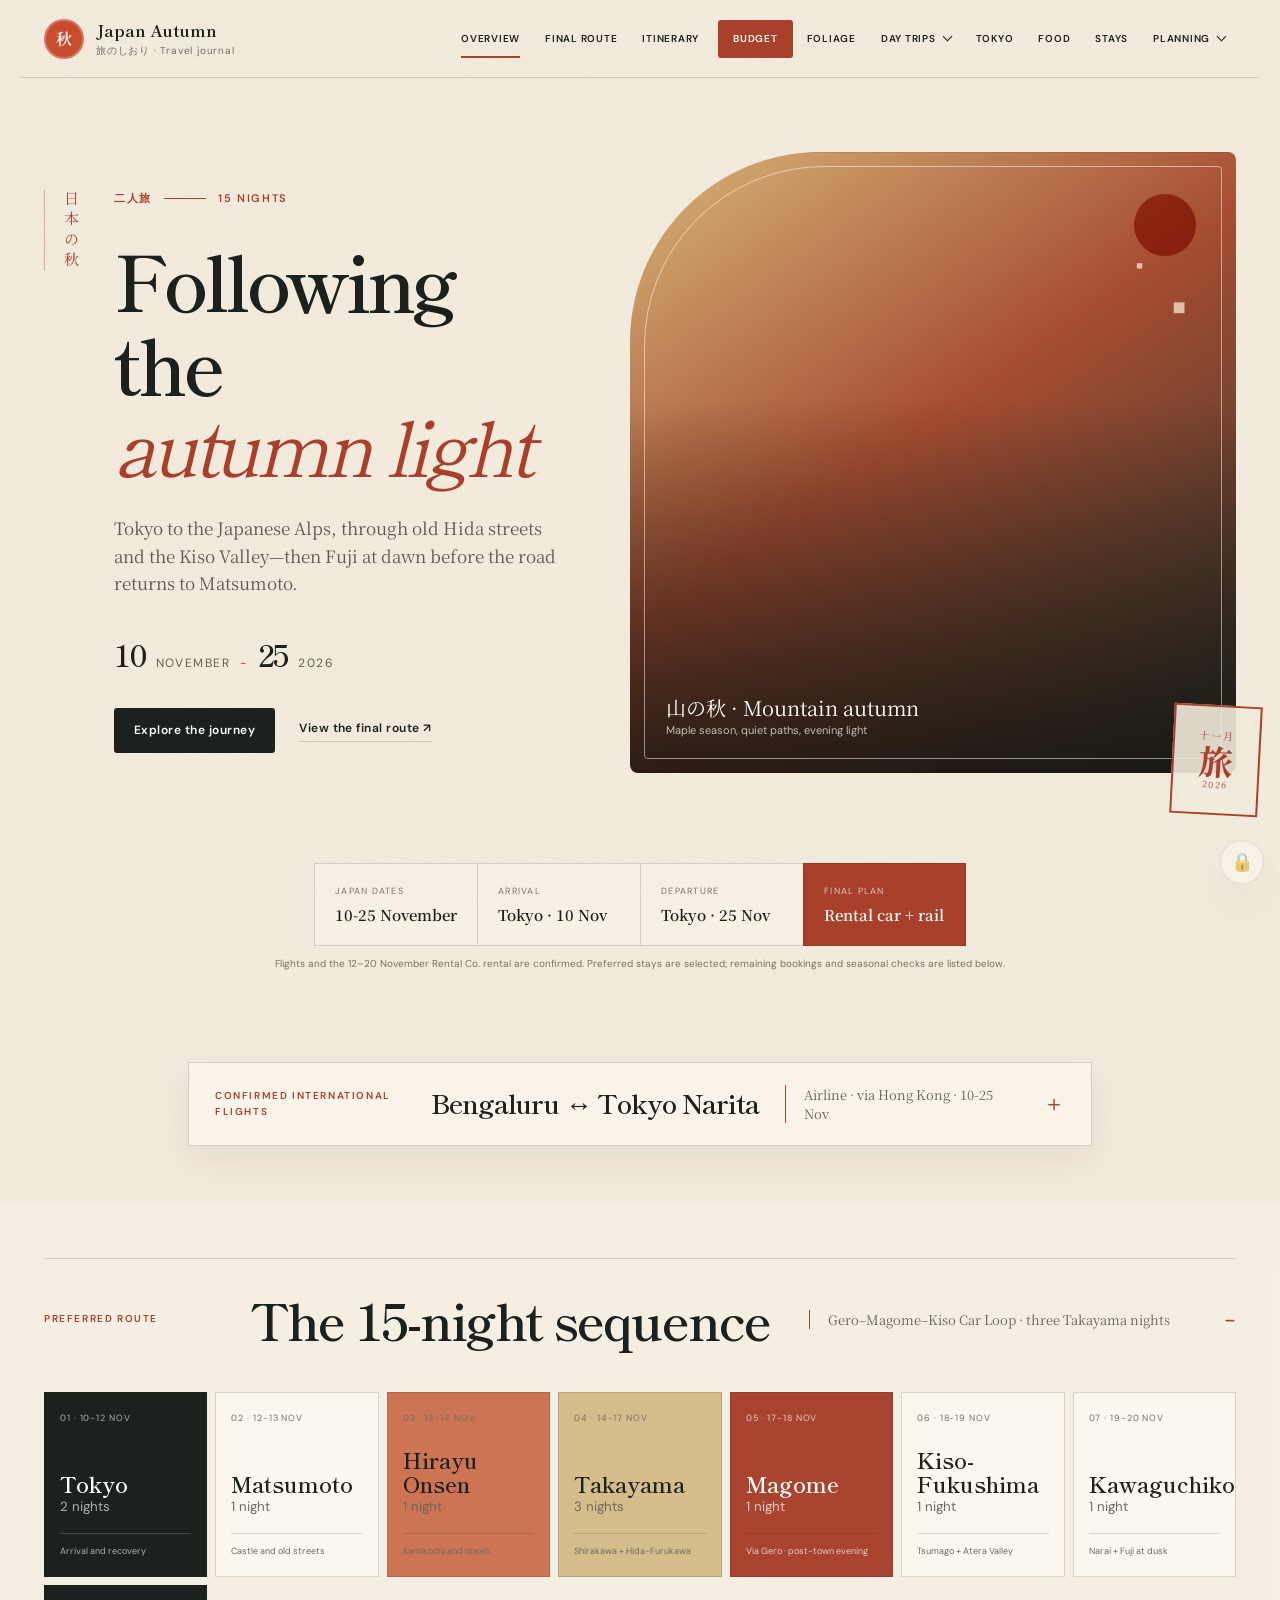
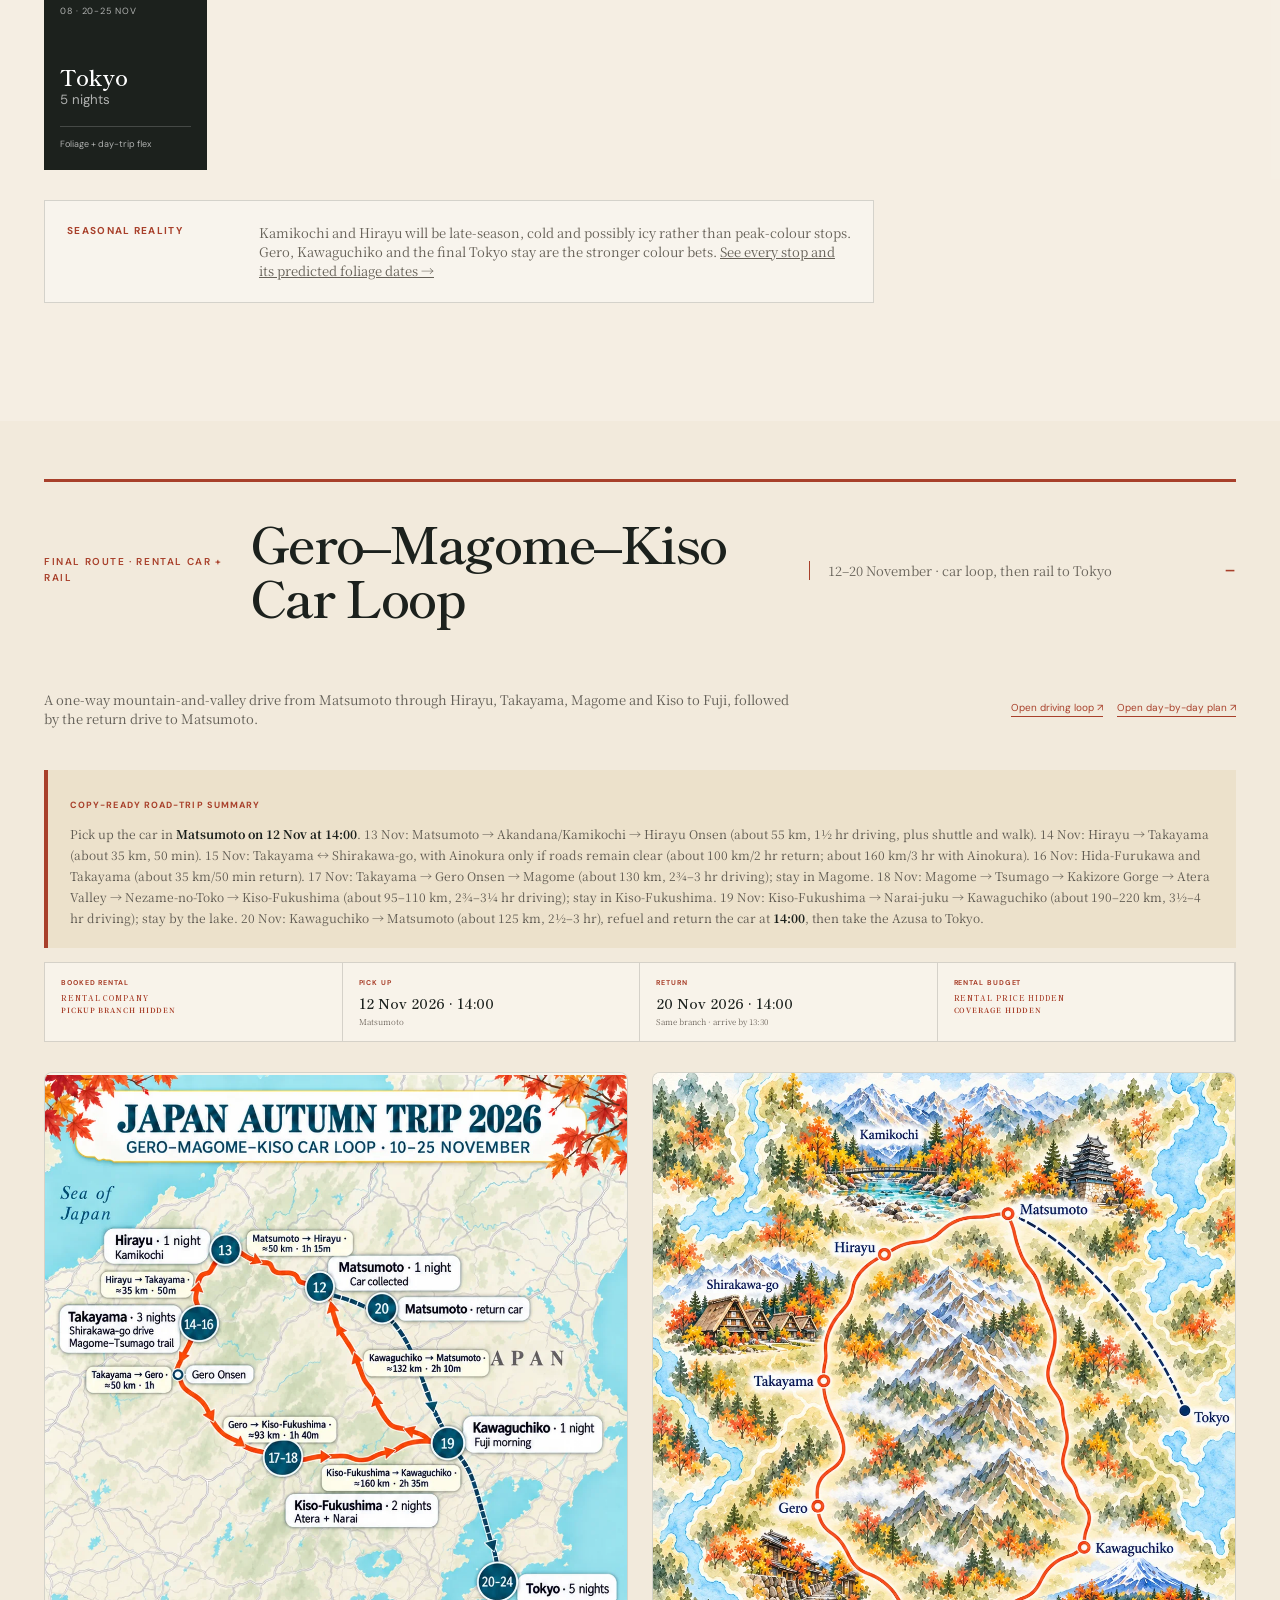
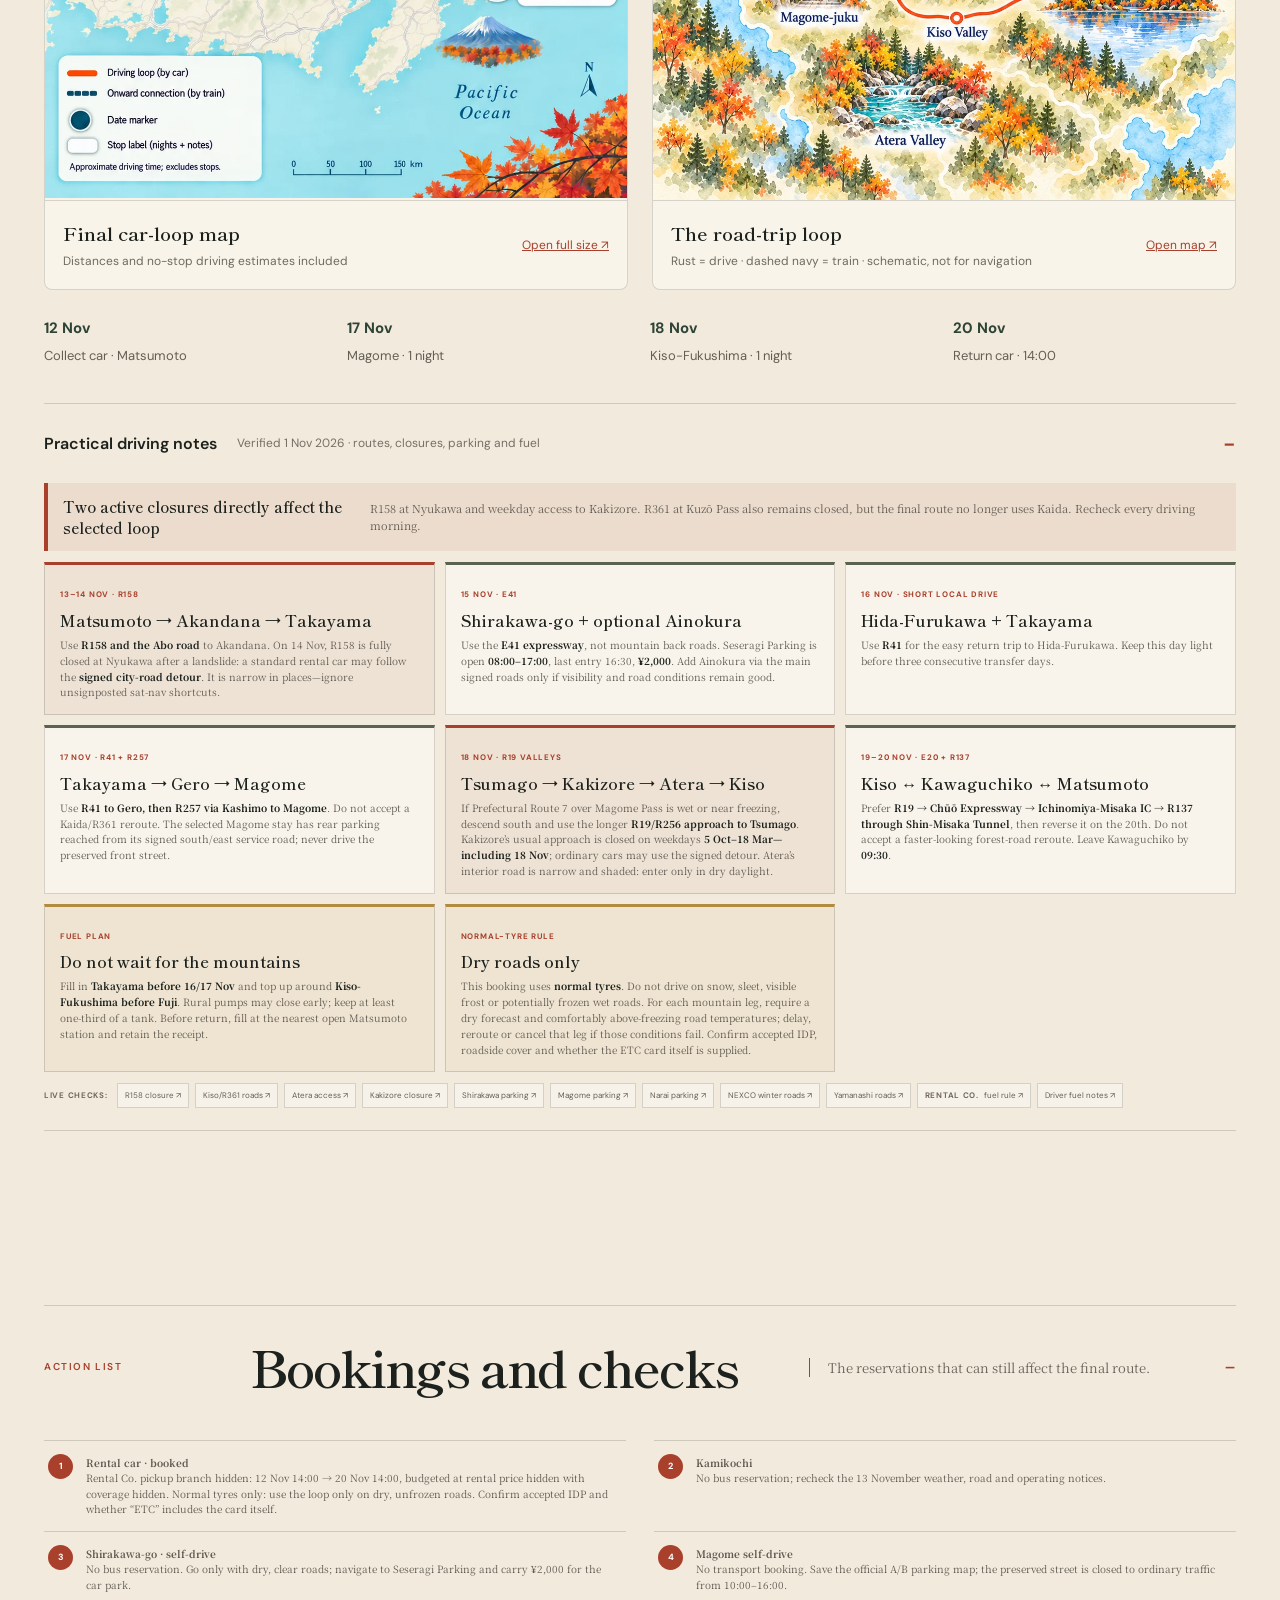
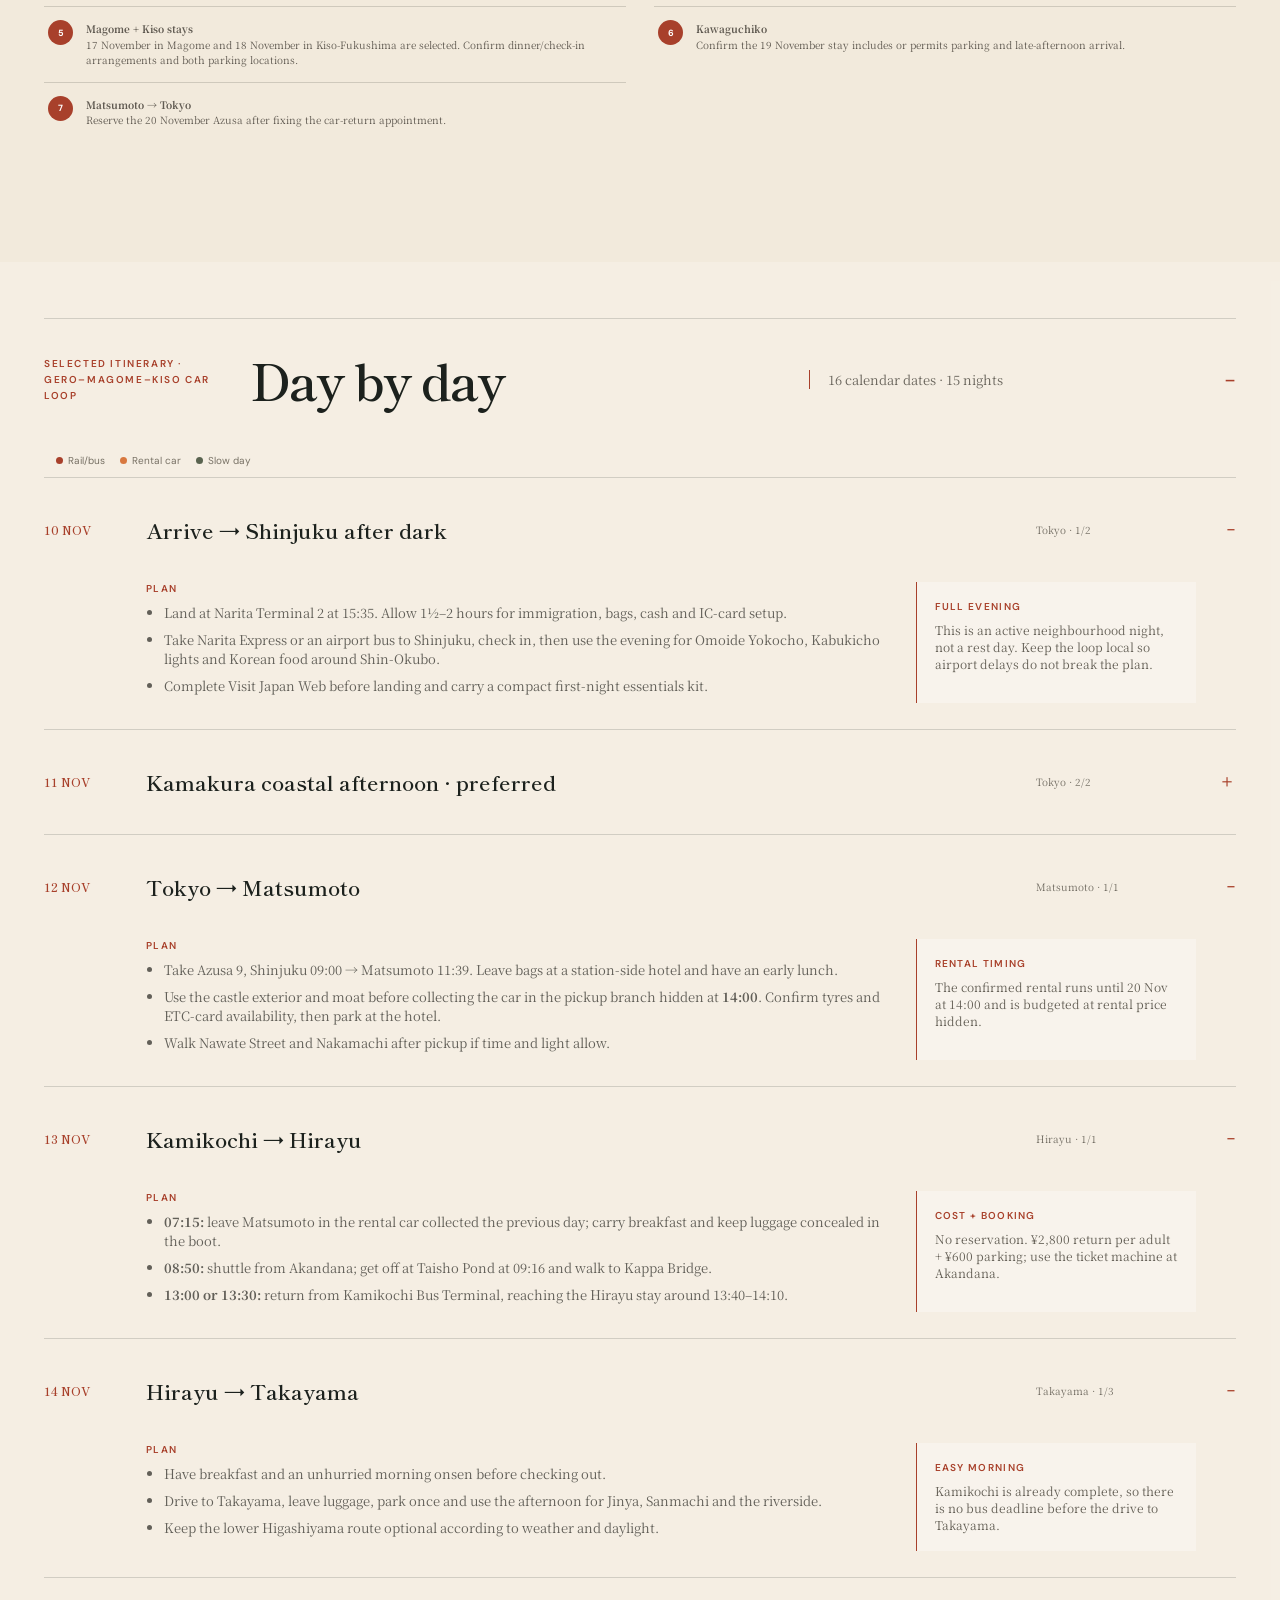
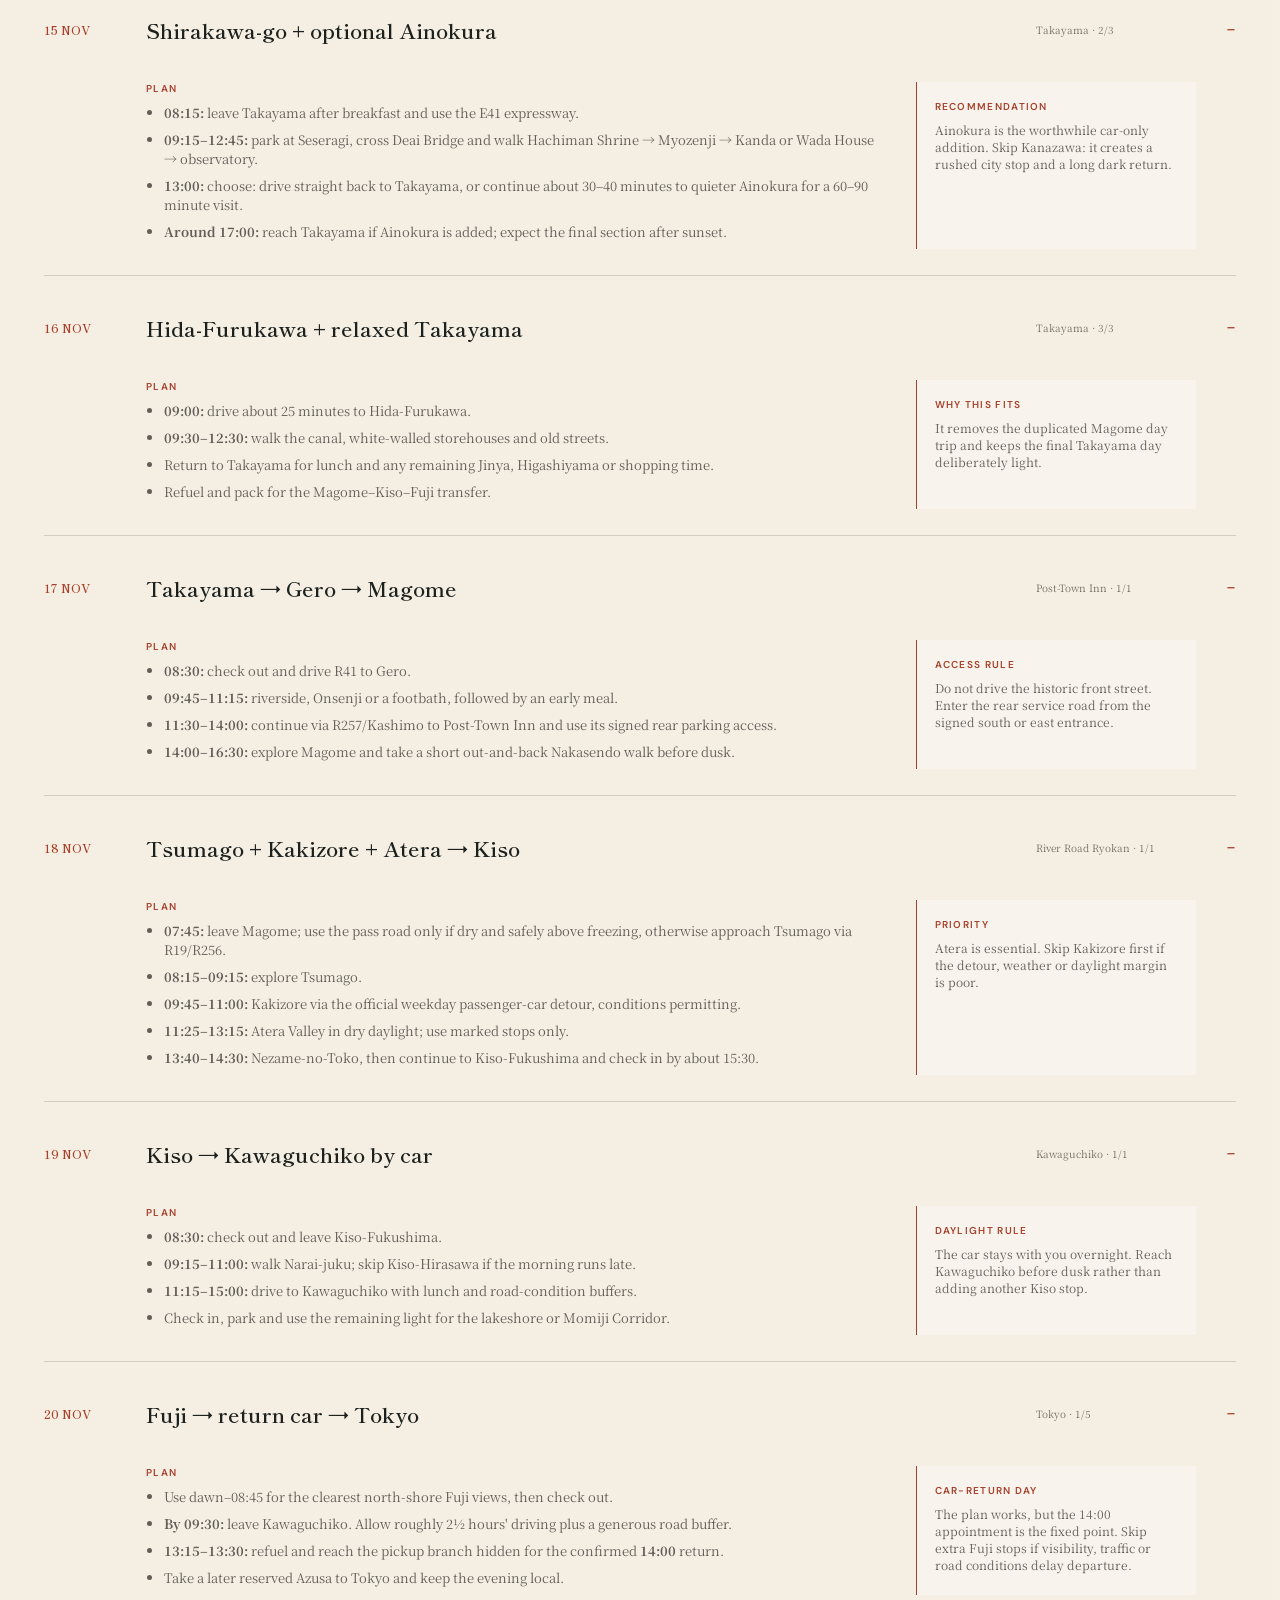
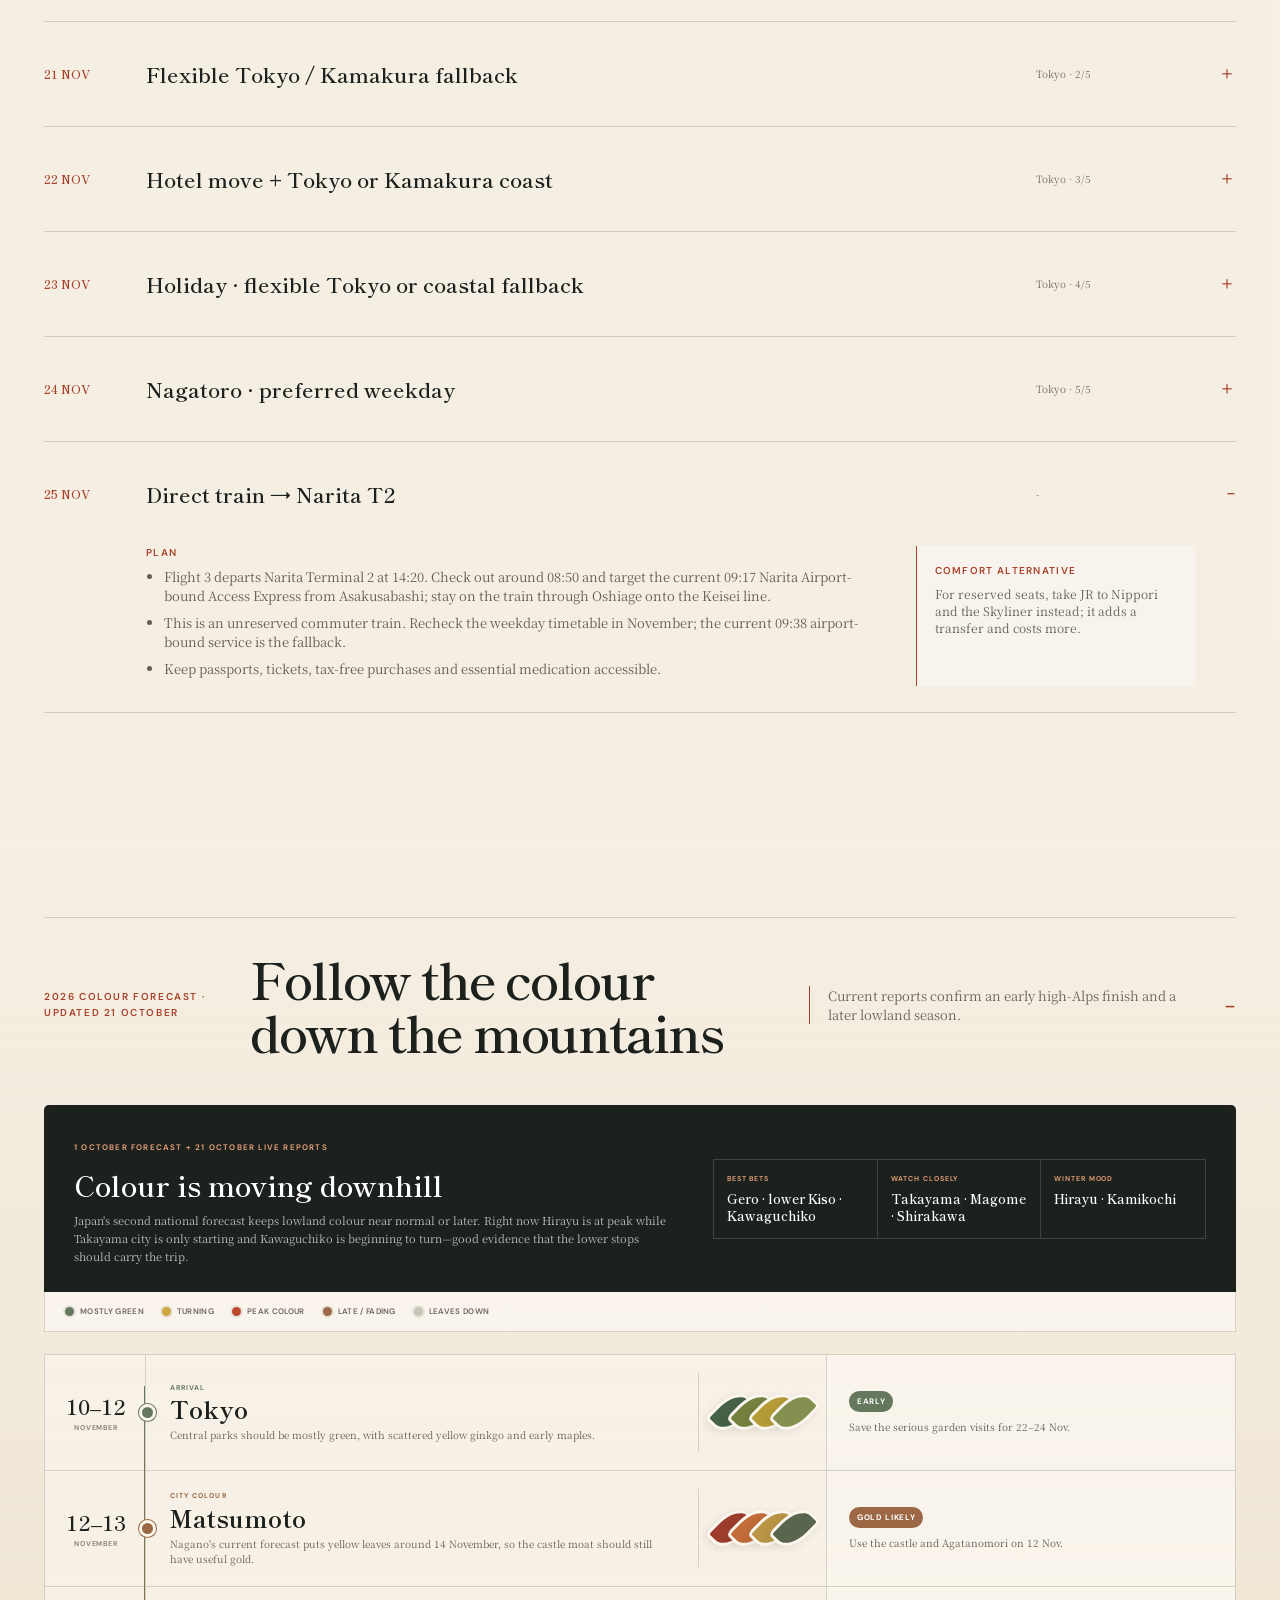
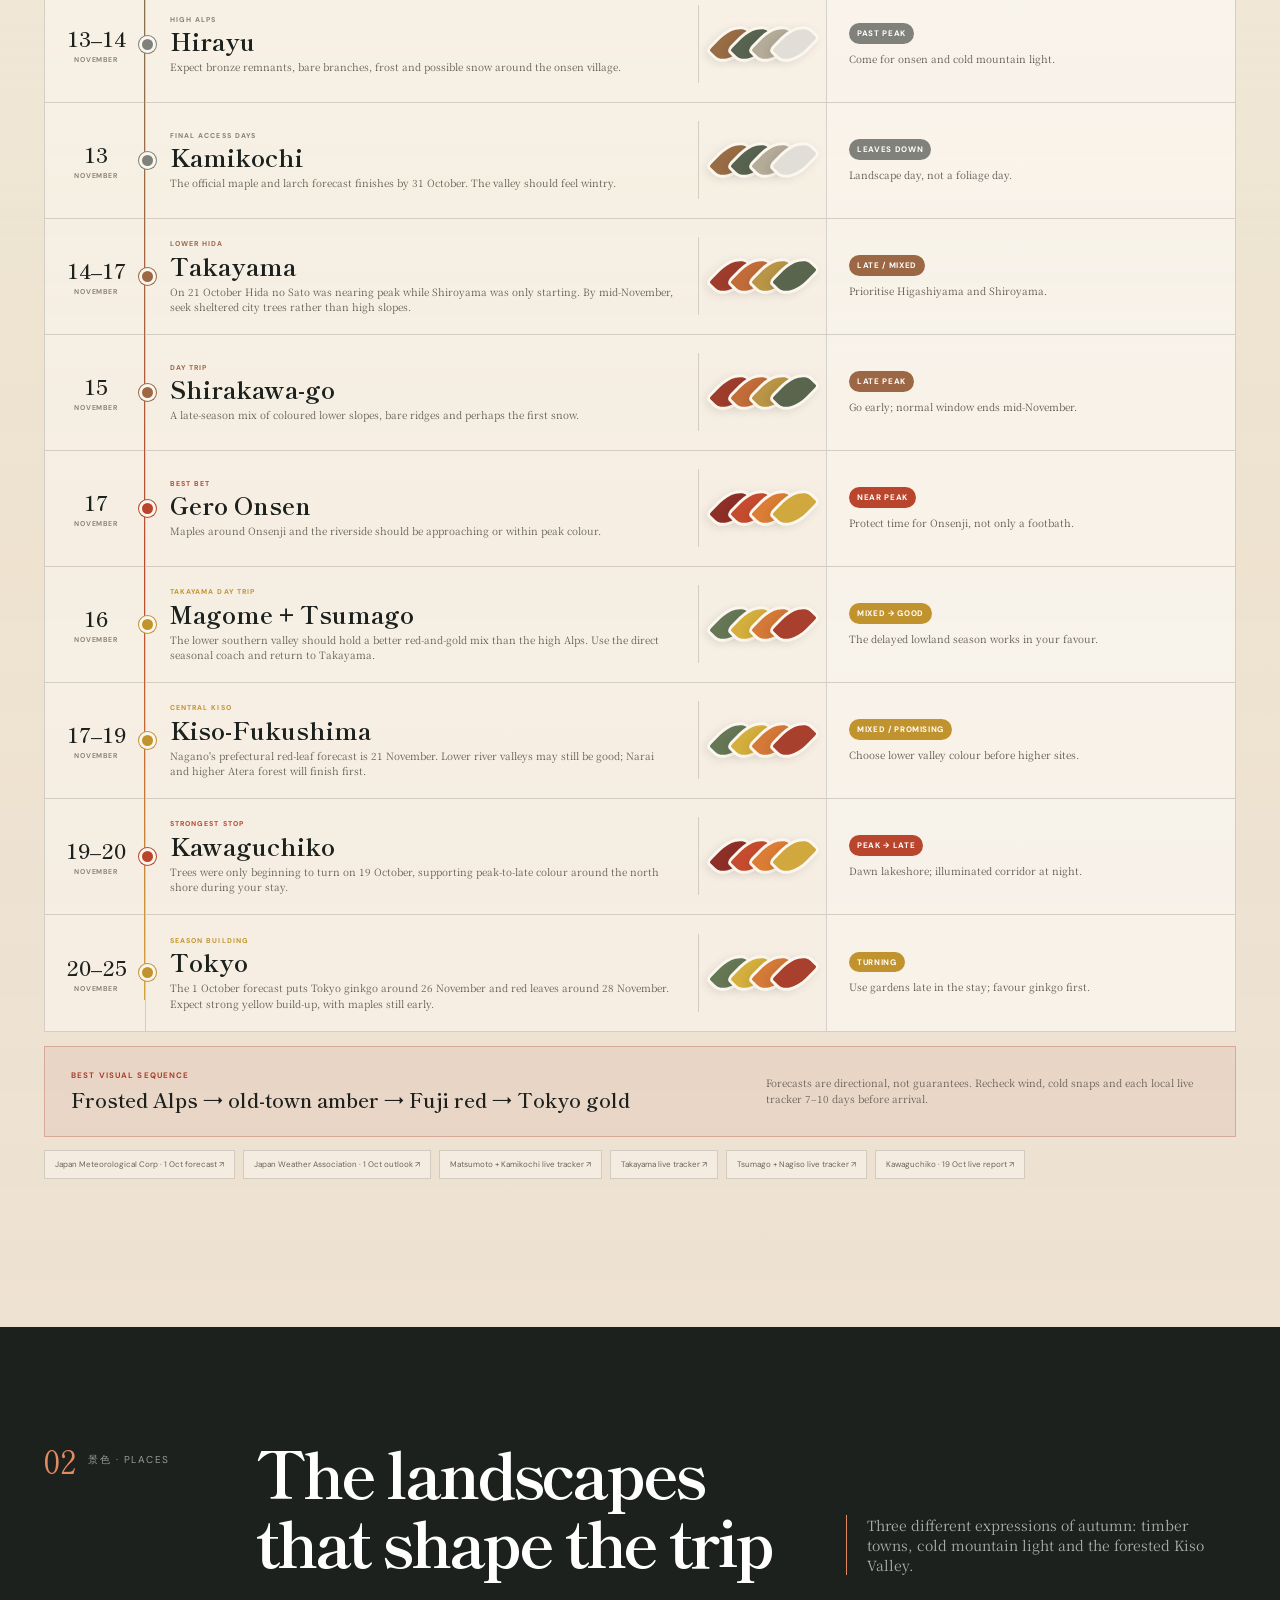
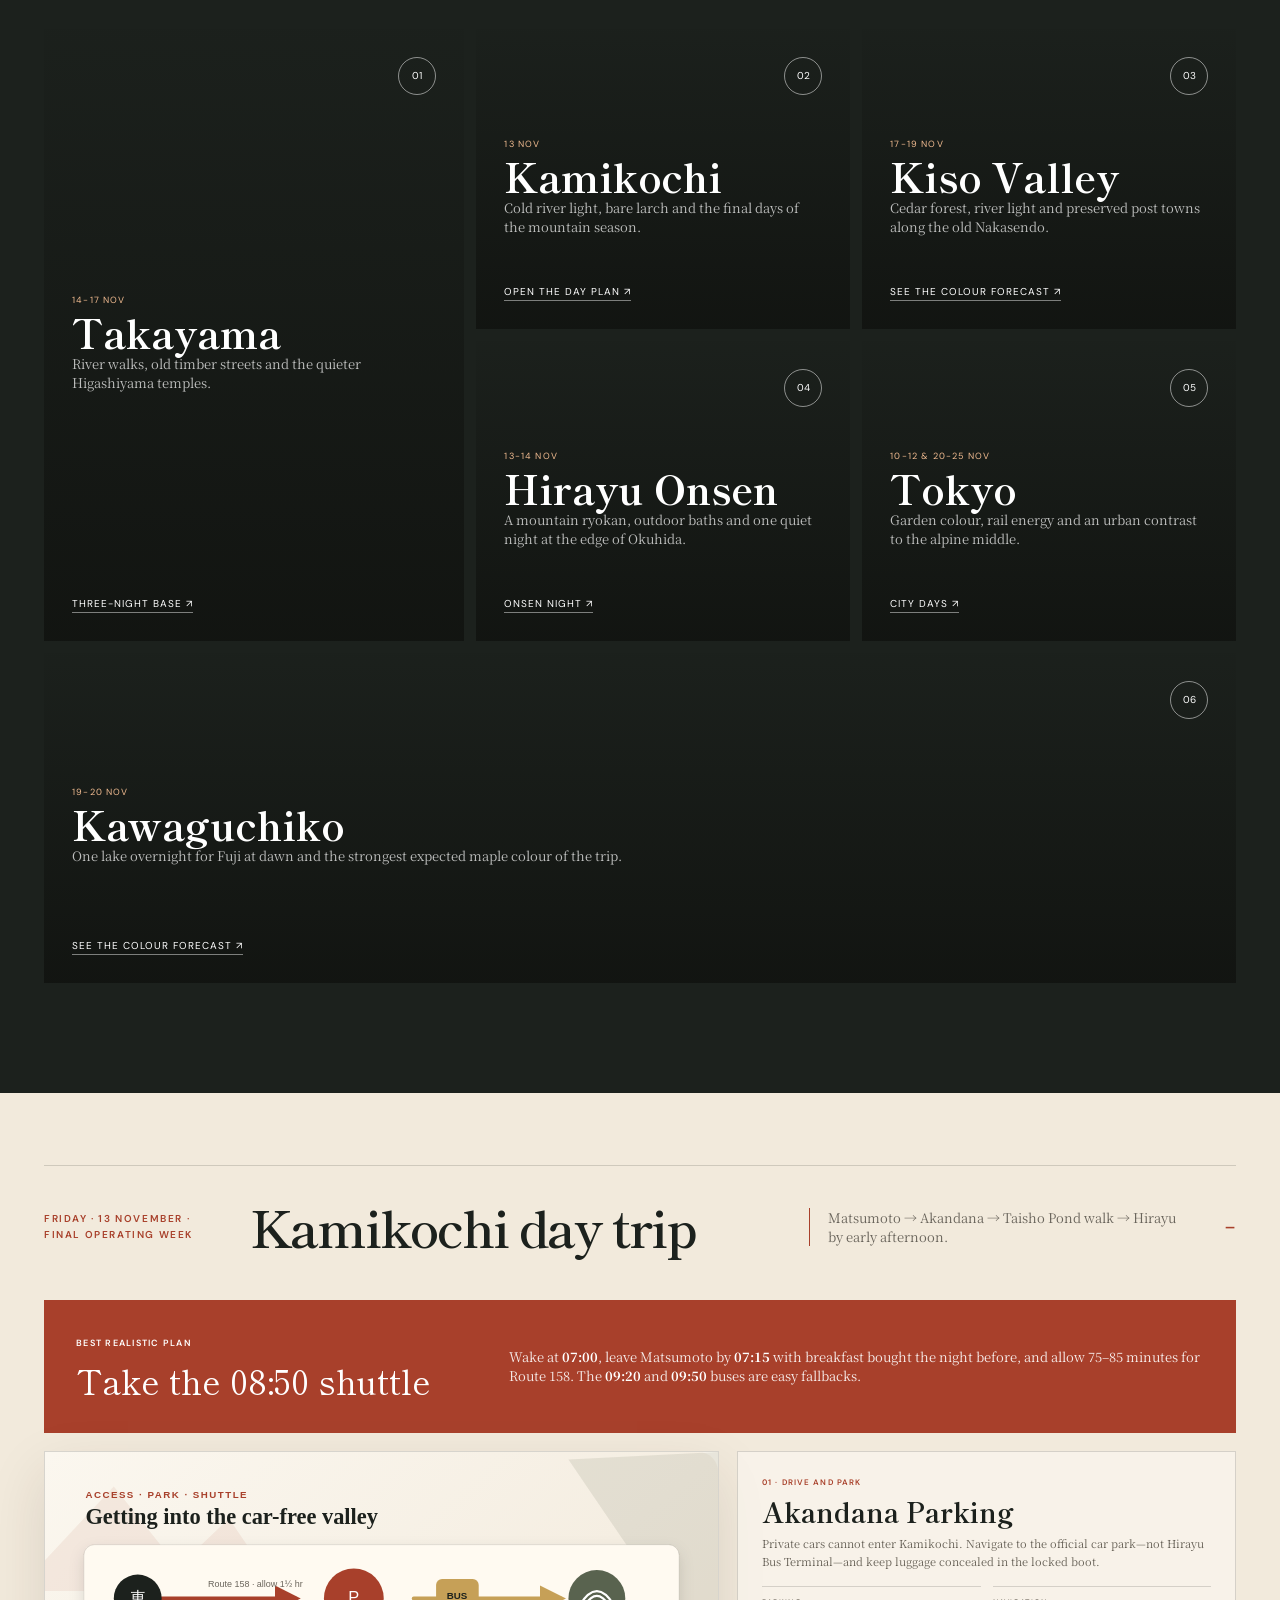
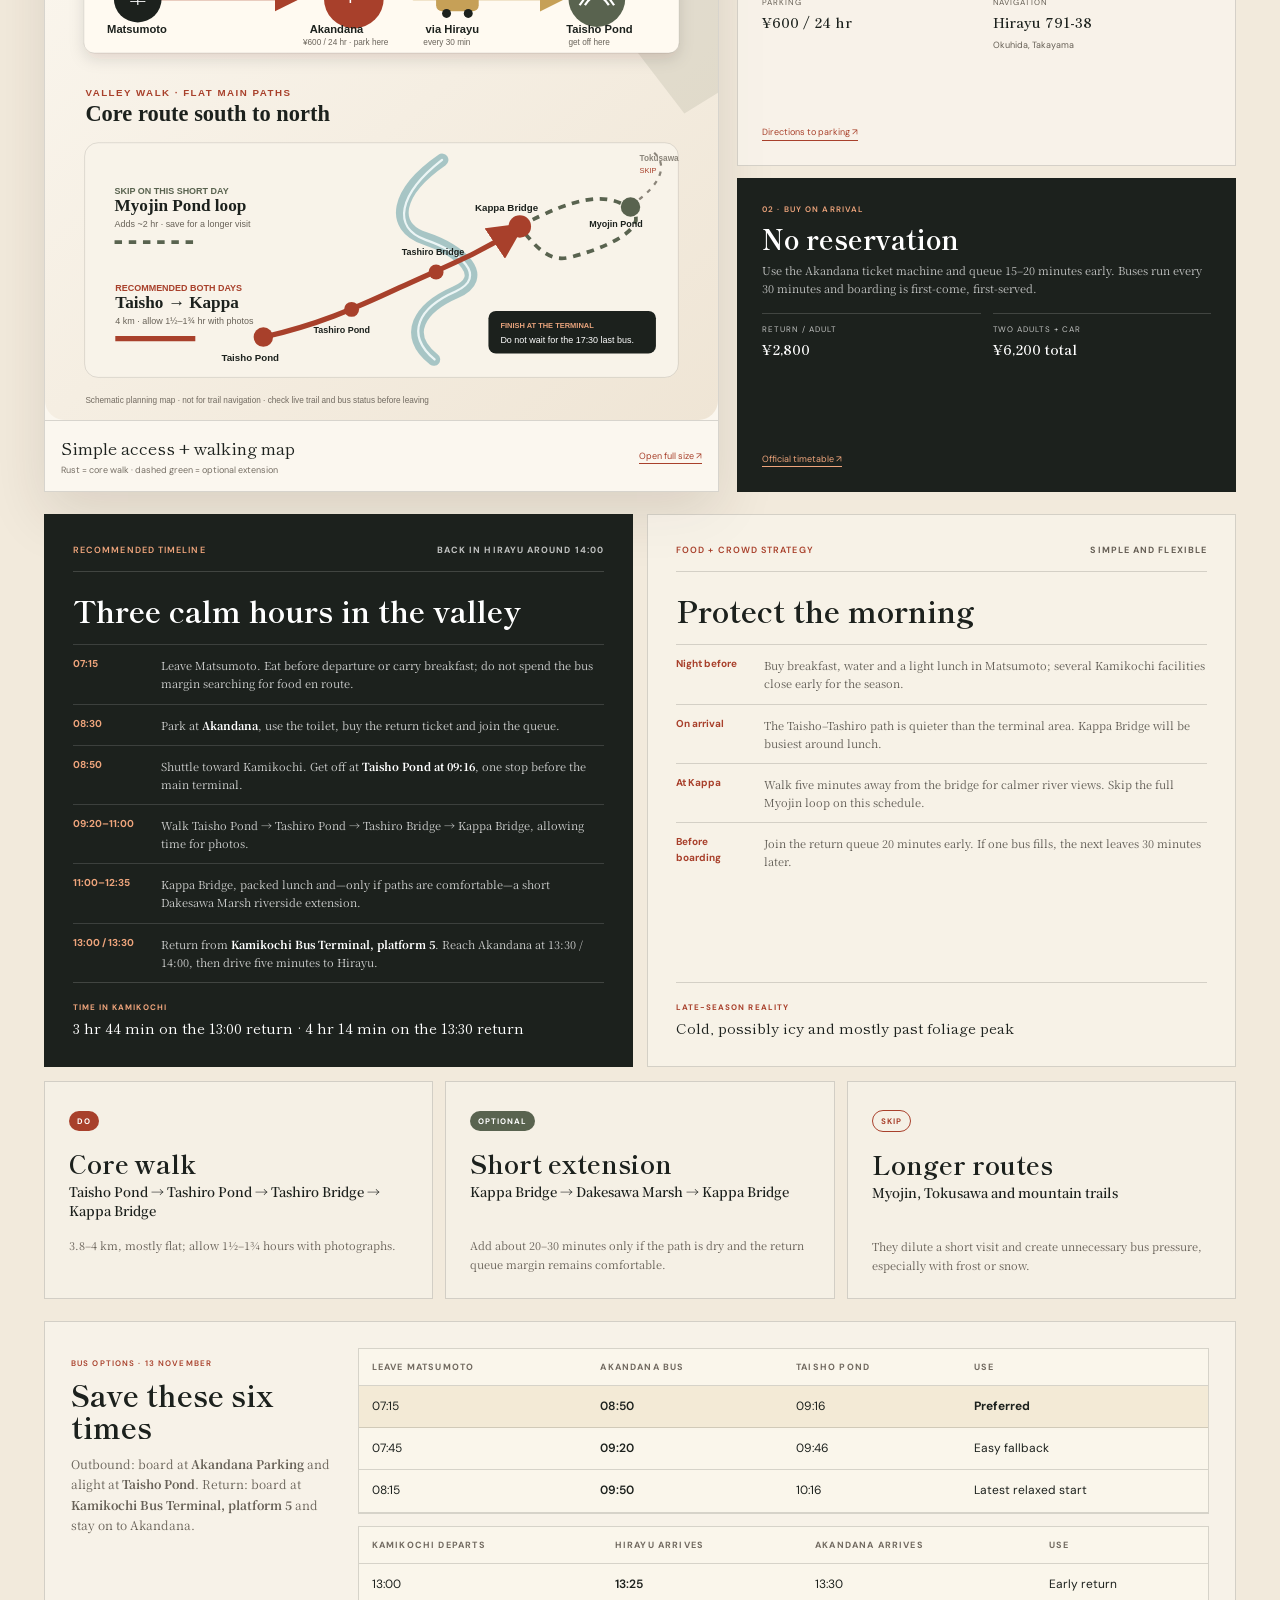
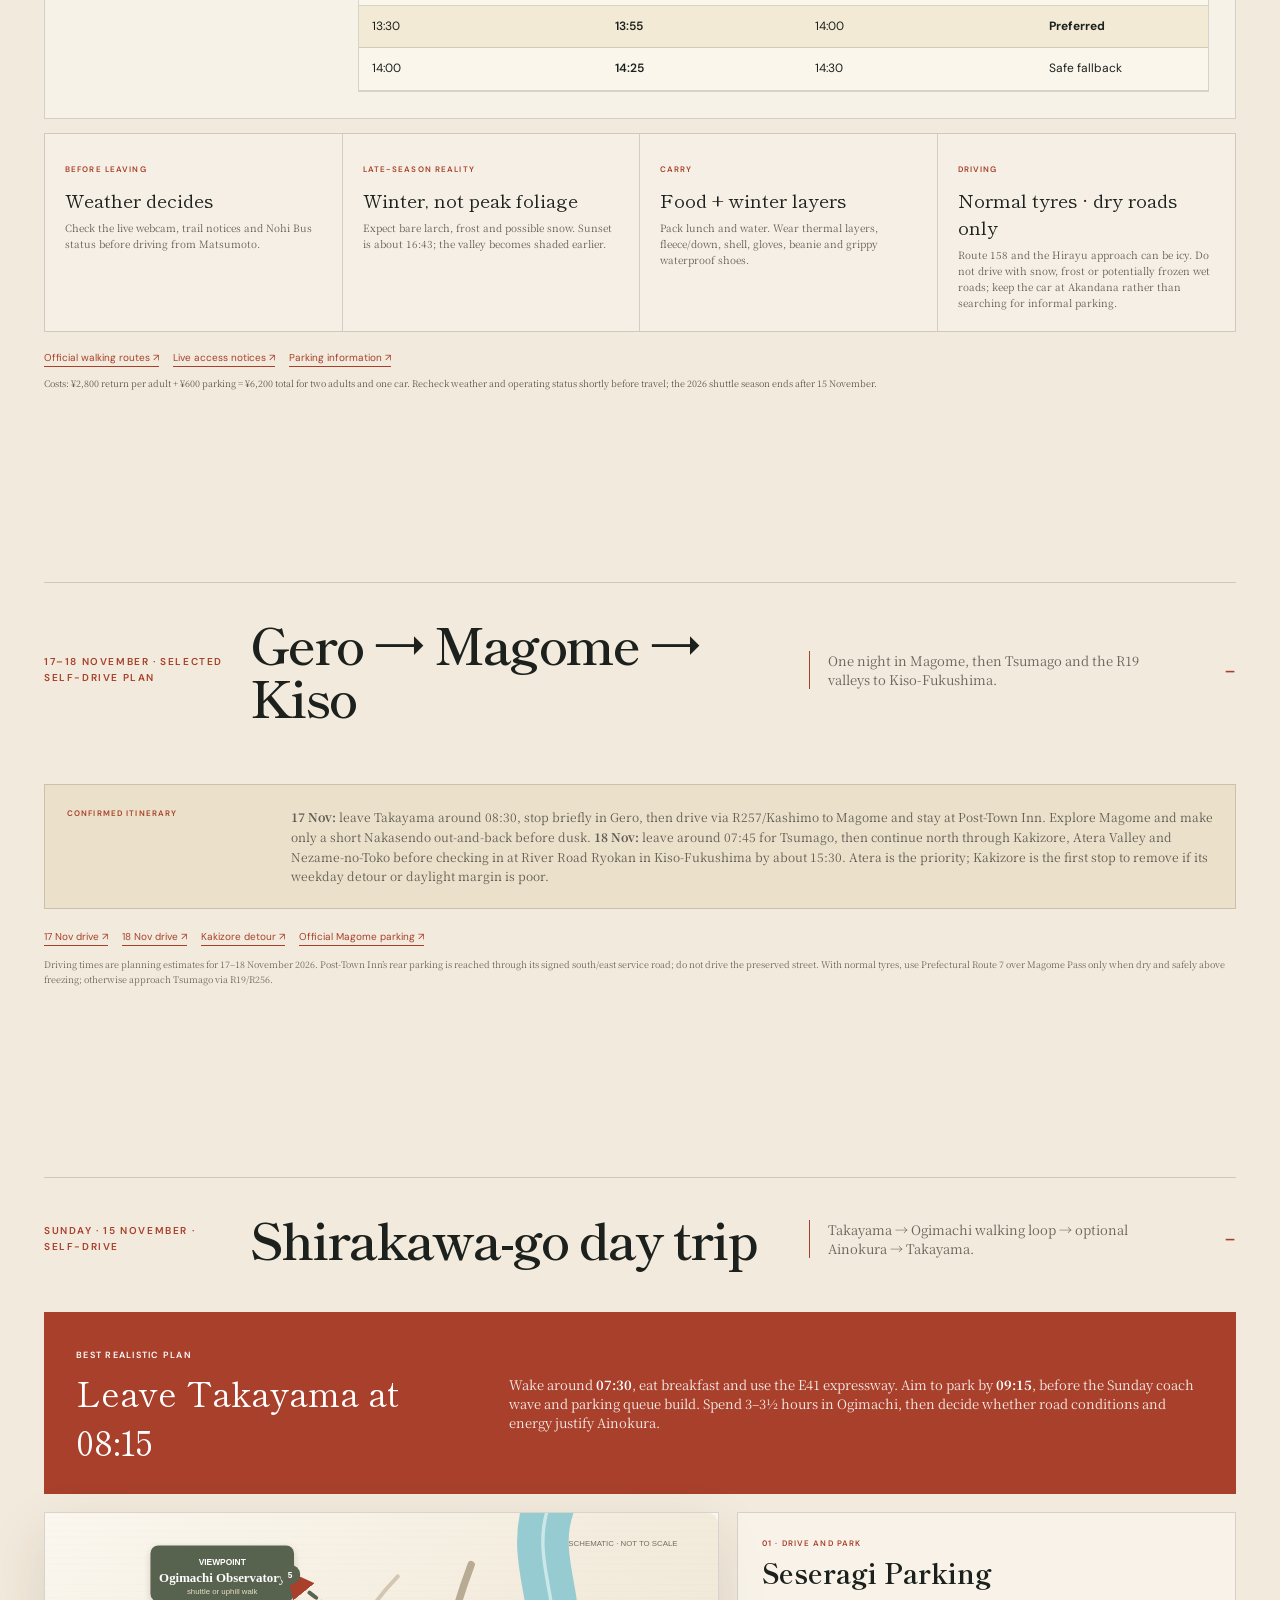
==== commit 601b8965: "Expand itinerary privacy vault" ====
--- a/index.html
+++ b/index.html
@@ -86,12 +86,12 @@
       <details class="flight-card">
         <summary><span class="eyebrow">Confirmed international flights</span><strong>Bengaluru ↔ Tokyo Narita</strong><small><span class="vault-t" data-vt="1">Airline</span> · via Hong Kong · 10-25 Nov</small></summary>
         <div class="flight-card-body">
-          <p class="flight-note">Airline e-ticket times for both travellers. Confirmed ticket spend: ₹61,881 + ₹69,304 = <strong>₹1,31,185</strong>. Recheck the <span class="vault-t" data-vt="2">airline</span> app before travel.</p>
+          <p class="flight-note">Airline e-ticket times for both travellers. Confirmed ticket spend: <span class="vault-t" data-vt="2">flight prices hidden</span> = <strong><span class="vault-t" data-vt="3">flight total hidden</span></strong>. Recheck the <span class="vault-t" data-vt="4">airline</span> app before travel.</p>
           <div class="flight-grid">
-            <article><span>Tue, 10 Nov · <span class="vault-t" data-vt="3">Flight 1</span></span><b>BLR → HKG</b><p>01:20 T2 → 09:35 T1</p></article>
-            <article><span>Tue, 10 Nov · <span class="vault-t" data-vt="4">Flight 2</span></span><b>HKG → NRT</b><p>10:30 T1 → <strong>15:35 T2</strong></p></article>
-            <article><span>Wed, 25 Nov · <span class="vault-t" data-vt="5">Flight 3</span></span><b>NRT → HKG</b><p><strong>14:20 T2</strong> → 18:50 T1</p></article>
-            <article><span>Wed, 25 Nov · <span class="vault-t" data-vt="6">Flight 4</span></span><b>HKG → BLR</b><p>20:45 T1 → 00:15 T2 <small>(26 Nov)</small></p></article>
+            <article><span>Tue, 10 Nov · <span class="vault-t" data-vt="5">Flight 1</span></span><b>BLR → HKG</b><p>01:20 T2 → 09:35 T1</p></article>
+            <article><span>Tue, 10 Nov · <span class="vault-t" data-vt="6">Flight 2</span></span><b>HKG → NRT</b><p>10:30 T1 → <strong>15:35 T2</strong></p></article>
+            <article><span>Wed, 25 Nov · <span class="vault-t" data-vt="7">Flight 3</span></span><b>NRT → HKG</b><p><strong>14:20 T2</strong> → 18:50 T1</p></article>
+            <article><span>Wed, 25 Nov · <span class="vault-t" data-vt="8">Flight 4</span></span><b>HKG → BLR</b><p>20:45 T1 → 00:15 T2 <small>(26 Nov)</small></p></article>
           </div>
           <p class="baggage-note"><b>Baggage per person:</b> 2 checked bags up to 23 kg + 1 cabin bag up to 7 kg. Keep passports, medication, valuables and power banks in cabin baggage.</p>
         </div>
@@ -122,10 +122,10 @@
           <p>Pick up the car in <b>Matsumoto on 12 Nov at 14:00</b>. 13 Nov: Matsumoto → Akandana/Kamikochi → Hirayu Onsen (about 55 km, 1½ hr driving, plus shuttle and walk). 14 Nov: Hirayu → Takayama (about 35 km, 50 min). 15 Nov: Takayama ↔ Shirakawa-go, with Ainokura only if roads remain clear (about 100 km/2 hr return; about 160 km/3 hr with Ainokura). 16 Nov: Hida-Furukawa and Takayama (about 35 km/50 min return). 17 Nov: Takayama → Gero Onsen → Magome (about 130 km, 2¾–3 hr driving); stay in Magome. 18 Nov: Magome → Tsumago → Kakizore Gorge → Atera Valley → Nezame-no-Toko → Kiso-Fukushima (about 95–110 km, 2¾–3¼ hr driving); stay in Kiso-Fukushima. 19 Nov: Kiso-Fukushima → Narai-juku → Kawaguchiko (about 190–220 km, 3½–4 hr driving); stay by the lake. 20 Nov: Kawaguchiko → Matsumoto (about 125 km, 2½–3 hr), refuel and return the car at <b>14:00</b>, then take the Azusa to Tokyo.</p>
         </div>
         <div class="rental-brief" aria-label="Confirmed rental car details">
-          <div><span>Booked rental</span><strong><span class="vault-t" data-vt="7">Rental company</span></strong><small>Matsumoto Station area</small></div>
+          <div><span>Booked rental</span><strong><span class="vault-t" data-vt="9">Rental company</span></strong><small><span class="vault-t" data-vt="10">pickup branch hidden</span></small></div>
           <div><span>Pick up</span><strong>12 Nov 2026 · 14:00</strong><small>Matsumoto</small></div>
           <div><span>Return</span><strong>20 Nov 2026 · 14:00</strong><small>Same branch · arrive by 13:30</small></div>
-          <div><span>Rental budget</span><strong>about ¥64,000</strong><small>Enhanced cover included</small></div>
+          <div><span>Rental budget</span><strong><span class="vault-t" data-vt="11">rental price hidden</span></strong><small><span class="vault-t" data-vt="12">coverage hidden</span></small></div>
         </div>
         <div class="restored-route-maps"><figure class="route-overview-art"><a href="assets/maps/japan-balanced-car-loop-map.png" target="_blank"><img src="assets/maps/japan-balanced-car-loop-map.webp" width="1126" height="1397" loading="lazy" decoding="async" alt="Gero–Magome–Kiso car route with approximate distances and driving times from Matsumoto through Hirayu, Takayama, Gero and Kiso-Fukushima to Kawaguchiko, returning to Matsumoto on 20 November before the train to Tokyo"></a><figcaption><span><b>Final car-loop map</b><small>Distances and no-stop driving estimates included</small></span><a href="assets/maps/japan-balanced-car-loop-map.png" target="_blank">Open full size ↗</a></figcaption></figure><figure class="route-overview-art"><a href="assets/maps/japan-route-scenic-portrait.png" target="_blank" rel="noreferrer"><img src="assets/maps/japan-route-scenic-portrait.webp" width="1122" height="1402" alt="Illustrated route loop with Kamikochi, Shirakawa-go, Magome-juku and Atera Valley small integrated illustrations: drive from Matsumoto through Hirayu, Takayama, Gero, Kiso and Kawaguchiko, return to Matsumoto, then train to Tokyo" loading="lazy" decoding="async"></a><figcaption><span><b>The road-trip loop</b><small>Rust = drive · dashed navy = train · schematic, not for navigation</small></span><a href="assets/maps/japan-route-scenic-portrait.png" target="_blank" rel="noreferrer">Open map ↗</a></figcaption></figure></div>
         <div class="route-essential"><span><b>12 Nov</b> Collect car · Matsumoto</span><span><b>17 Nov</b> Magome · 1 night</span><span><b>18 Nov</b> Kiso-Fukushima · 1 night</span><span><b>20 Nov</b> Return car · 14:00</span></div>
@@ -141,14 +141,14 @@
             <article class="drive-note-card fuel"><span>Fuel plan</span><h4>Do not wait for the mountains</h4><p>Fill in <b>Takayama before 16/17 Nov</b> and top up around <b>Kiso-Fukushima before Fuji</b>. Rural pumps may close early; keep at least one-third of a tank. Before return, fill at the nearest open Matsumoto station and retain the receipt.</p></article>
             <article class="drive-note-card fuel"><span>Normal-tyre rule</span><h4>Dry roads only</h4><p>This booking uses <b>normal tyres</b>. Do not drive on snow, sleet, visible frost or potentially frozen wet roads. For each mountain leg, require a dry forecast and comfortably above-freezing road temperatures; delay, reroute or cancel that leg if those conditions fail. Confirm accepted IDP, roadside cover and whether the ETC card itself is supplied.</p></article>
           </div>
-          <div class="drive-source-row"><span>Live checks:</span><a href="https://www.pref.gifu.lg.jp/page/483822.html" target="_blank" rel="noreferrer">R158 closure ↗</a><a href="https://www.pref.nagano.lg.jp/kisoken/doro/kukan.html" target="_blank" rel="noreferrer">Kiso/R361 roads ↗</a><a href="https://okuwa.kisoji.com/kanko/shizen/aderakeikoku/precautions_atera.html" target="_blank" rel="noreferrer">Atera access ↗</a><a href="https://nagiso.jp/kakizore_close/" target="_blank" rel="noreferrer">Kakizore closure ↗</a><a href="https://shirakawa-go.gr.jp/en/access/" target="_blank" rel="noreferrer">Shirakawa parking ↗</a><a href="https://www.city.nakatsugawa.lg.jp/kanko/miru/1/3760.html" target="_blank" rel="noreferrer">Magome parking ↗</a><a href="https://www.naraijuku.com/access/" target="_blank" rel="noreferrer">Narai parking ↗</a><a href="https://www.c-nexco.co.jp/en/special/snow/" target="_blank" rel="noreferrer">NEXCO winter roads ↗</a><a href="https://www.pref.yamanashi.jp/dourokisei/" target="_blank" rel="noreferrer">Yamanashi roads ↗</a><a href="#vault" data-vh="0" target="_blank" rel="noreferrer"><span class="vault-t" data-vt="8">Rental Co.</span> fuel rule ↗</a><a href="https://www.reddit.com/r/JapanTravelTips/comments/1vavl14/" target="_blank" rel="noreferrer">Driver fuel notes ↗</a></div>
+          <div class="drive-source-row"><span>Live checks:</span><a href="https://www.pref.gifu.lg.jp/page/483822.html" target="_blank" rel="noreferrer">R158 closure ↗</a><a href="https://www.pref.nagano.lg.jp/kisoken/doro/kukan.html" target="_blank" rel="noreferrer">Kiso/R361 roads ↗</a><a href="https://okuwa.kisoji.com/kanko/shizen/aderakeikoku/precautions_atera.html" target="_blank" rel="noreferrer">Atera access ↗</a><a href="https://nagiso.jp/kakizore_close/" target="_blank" rel="noreferrer">Kakizore closure ↗</a><a href="https://shirakawa-go.gr.jp/en/access/" target="_blank" rel="noreferrer">Shirakawa parking ↗</a><a href="https://www.city.nakatsugawa.lg.jp/kanko/miru/1/3760.html" target="_blank" rel="noreferrer">Magome parking ↗</a><a href="https://www.naraijuku.com/access/" target="_blank" rel="noreferrer">Narai parking ↗</a><a href="https://www.c-nexco.co.jp/en/special/snow/" target="_blank" rel="noreferrer">NEXCO winter roads ↗</a><a href="https://www.pref.yamanashi.jp/dourokisei/" target="_blank" rel="noreferrer">Yamanashi roads ↗</a><a href="#vault" data-vh="0" target="_blank" rel="noreferrer"><span class="vault-t" data-vt="13">Rental Co.</span> fuel rule ↗</a><a href="https://www.reddit.com/r/JapanTravelTips/comments/1vavl14/" target="_blank" rel="noreferrer">Driver fuel notes ↗</a></div>
         </div></details>
       </div></details>
     </section>
 
     <section class="section booking-checklist-section" id="booking-checklist">
       <details class="major-section" open><summary><span class="eyebrow">Action list</span><strong>Bookings and checks</strong><small>The reservations that can still affect the final route.</small></summary><div class="major-body"><ol class="booking-checklist">
-        <li><span>01</span><div><strong>Rental car · booked</strong><p><span class="vault-t" data-vt="9">Rental Co.</span> Matsumoto Station area: 12 Nov 14:00 → 20 Nov 14:00, budgeted at about ¥64,000 with enhanced cover. Normal tyres only: use the loop only on dry, unfrozen roads. Confirm accepted IDP and whether “ETC” includes the card itself.</p></div></li>
+        <li><span>01</span><div><strong>Rental car · booked</strong><p><span class="vault-t" data-vt="14">Rental Co.</span> <span class="vault-t" data-vt="15">pickup branch hidden</span>: 12 Nov 14:00 → 20 Nov 14:00, budgeted at <span class="vault-t" data-vt="16">rental price hidden</span> <span class="vault-t" data-vt="17">with coverage hidden</span>. Normal tyres only: use the loop only on dry, unfrozen roads. Confirm accepted IDP and whether “ETC” includes the card itself.</p></div></li>
         <li><span>02</span><div><strong>Kamikochi</strong><p>No bus reservation; recheck the 13 November weather, road and operating notices.</p></div></li>
         <li><span>03</span><div><strong>Shirakawa-go · self-drive</strong><p>No bus reservation. Go only with dry, clear roads; navigate to Seseragi Parking and carry ¥2,000 for the car park.</p></div></li>
         <li><span>04</span><div><strong>Magome self-drive</strong><p>No transport booking. Save the official A/B parking map; the preserved street is closed to ordinary traffic from 10:00–16:00.</p></div></li>
@@ -298,7 +298,7 @@
                 <div class="route-stop"><span>17-18 Nov</span><strong>Matsumoto</strong><small>1 night</small><em>Return car</em></div>
                 <div class="route-stop accent"><span>18-21 Nov</span><strong>Kyoto</strong><small>3 nights</small><em>Rail via Nagoya</em></div>
                 <div class="route-stop city"><span>21-25 Nov</span><strong>Tokyo</strong><small>4 nights</small><em>Fuji + Kamakura flex</em></div>
-              </div><ul class="plan-rules"><li>13 Nov: collect at opening time, 08:00, from <span class="vault-t" data-vt="10">the Matsumoto rental office</span>; drive only to Sawando and use the regulated Kamikochi shuttle.</li><li>15 Nov: Hida-Furukawa by car. 16 Nov: early Shirakawa-go return trip.</li><li>17 Nov: allow 2½-3 hours Takayama → Matsumoto; return before dark where possible.</li><li>The branch offers ETC-card rental and <span class="vault-t" data-vt="11">the company lists</span> Matsumoto Station among winter-tyre-standard shops; still confirm the exact vehicle. Do not use this plan unless the rental desk accepts the IDP.</li><li>Approximate driving: 330-370 km. Allow ¥7,000-9,000 for fuel, tolls and parking, excluding the rental.</li></ul></div>
+              </div><ul class="plan-rules"><li>13 Nov: collect at opening time, 08:00, from <span class="vault-t" data-vt="18">the Matsumoto rental office</span>; drive only to Sawando and use the regulated Kamikochi shuttle.</li><li>15 Nov: Hida-Furukawa by car. 16 Nov: early Shirakawa-go return trip.</li><li>17 Nov: allow 2½-3 hours Takayama → Matsumoto; return before dark where possible.</li><li>The branch offers ETC-card rental and <span class="vault-t" data-vt="19">the company lists</span> Matsumoto Station among winter-tyre-standard shops; still confirm the exact vehicle. Do not use this plan unless the rental desk accepts the IDP.</li><li>Approximate driving: 330-370 km. Allow ¥7,000-9,000 for fuel, tolls and parking, excluding the rental.</li></ul></div>
             </div>
           </div></details>
           <details class="plan-detail" id="rail-and-bus" name="route-version"><summary><span class="version-key"><b>RB</b><small>Route</small></span><span class="version-copy"><small>Transit alternative · lowest friction</small><strong>Takayama Base by Train &amp; Bus</strong><em>Public transport throughout; four nights in Takayama</em></span><span class="version-stats"><i>10–25 Nov</i><i>Rail + bus</i></span></summary><div class="version-panel">
@@ -380,7 +380,7 @@
                   <ol class="roadtrip-days">
                     <li><time datetime="2026-11-10">10 Nov</time><div class="day-base"><b>Tokyo</b><small>Night 1 of 2</small></div><div class="day-plan"><strong>Arrival + Shinjuku after dark</strong><p>Land at Narita Terminal 2 at 15:35, transfer to Shinjuku, then use the evening for Omoide Yokocho, Kabukicho and Shin-Okubo. Allow 1½–2 hours for immigration, bags and IC-card setup.</p></div></li>
                     <li><time datetime="2026-11-11">11 Nov</time><div class="day-base"><b>Tokyo</b><small>Night 2 of 2</small></div><div class="day-plan"><strong>Full neighbourhood day</strong><p>Use Kagurazaka–Iidabashi, Daikanyama–Nakameguro and Koenji or Nakano. Skip repeat headline sights and pack after dinner.</p></div></li>
-                    <li><time datetime="2026-11-12">12 Nov</time><div class="day-base"><b>Matsumoto</b><small>1 night</small></div><div class="day-plan"><strong>Castle, old streets and rental pickup</strong><p>After arriving, walk the castle exterior and moat, Nawate Street, Yohashira Shrine and Nakamachi. Collect the rental car in the Matsumoto Station area at 14:00, confirm its normal-tyre specification, IDP acceptance and ETC-card availability, then park it overnight.</p></div></li>
+                    <li><time datetime="2026-11-12">12 Nov</time><div class="day-base"><b>Matsumoto</b><small>1 night</small></div><div class="day-plan"><strong>Castle, old streets and rental pickup</strong><p>After arriving, walk the castle exterior and moat, Nawate Street, Yohashira Shrine and Nakamachi. Collect the rental car in the <span class="vault-t" data-vt="20">pickup branch hidden</span> at 14:00, confirm its normal-tyre specification, IDP acceptance and ETC-card availability, then park it overnight.</p></div></li>
                     <li class="drive-day"><time datetime="2026-11-13">13 Nov</time><div class="day-base"><b>Hirayu</b><small>1 night</small></div><div class="day-plan"><strong>Kamikochi via Akandana</strong><ul class="day-agenda"><li><b>07:00–07:15</b><span>Wake, check out and leave with breakfast bought the night before. Keep the luggage concealed in the locked boot.</span></li><li><b>08:30–08:50</b><span>Park at Akandana, buy the non-reserved return ticket and board the 08:50 shuttle; 09:20 is the fallback.</span></li><li><b>09:16–11:00</b><span>Get off at Taisho Pond and walk via Tashiro Pond and Tashiro Bridge to Kappa Bridge.</span></li><li><b>11:00–12:35</b><span>Lunch near Kappa Bridge and add only the short Dakesawa Marsh riverside walk if paths are comfortable.</span></li><li><b>13:00–14:10</b><span>Take the 13:00 or 13:30 return shuttle, collect the car and reach the Hirayu stay well before check-in.</span></li></ul></div></li>
                     <li class="drive-day"><time datetime="2026-11-14">14 Nov</time><div class="day-base"><b>Takayama</b><small>Night 1 of 3</small></div><div class="day-plan"><strong>Hirayu to Takayama</strong><ul class="day-agenda"><li><b>Morning</b><span>Have breakfast and an unhurried onsen, then check out.</span></li><li><b>Late morning</b><span>Drive to Takayama, leave luggage and park once.</span></li><li><b>Afternoon</b><span>Use Takayama Jinya, Sanmachi, the riverside and the lower Higashiyama route according to weather and daylight.</span></li><li><b>Evening</b><span>Check in and reserve a proper Hida beef, hoba-miso or Takayama ramen dinner.</span></li></ul></div></li>
                     <li class="drive-day"><time datetime="2026-11-15">15 Nov</time><div class="day-base"><b>Takayama</b><small>Night 2 of 3</small></div><div class="day-plan"><strong>Shirakawa-go + optional Ainokura</strong><ul class="day-agenda"><li><b>08:15</b><span>Leave Takayama after breakfast and drive about one hour via E41 to Seseragi Parking.</span></li><li><b>09:15–12:45</b><span>Walk the southern lanes, visit one gassho house and use the observatory shuttle or uphill path.</span></li><li><b>13:00–15:00</b><span>If roads are clear, drive to Ainokura for a quiet 60–90 minute village walk; otherwise return directly.</span></li><li><b>By 17:00</b><span>Return to Takayama. Skip Ainokura if parking delays, snow or ice consume the buffer.</span></li></ul></div></li>
@@ -388,7 +388,7 @@
                     <li class="drive-day"><time datetime="2026-11-17">17 Nov</time><div class="day-base"><b>Magome</b><small>1 night</small></div><div class="day-plan"><strong>Gero Onsen, then Magome</strong><ul class="day-agenda"><li><b>08:30</b><span>Check out and drive from Takayama to Gero via R41.</span></li><li><b>09:45–11:15</b><span>Walk the riverside and Onsenji area, use a footbath and have an early meal.</span></li><li><b>11:30–14:00</b><span>Continue via R257 and Kashimo to the Magome stay; use only its signed south/east rear access for parking.</span></li><li><b>14:00–16:30</b><span>Check in or leave bags, explore Magome’s street and viewpoints and take a short out-and-back Nakasendo walk before dusk.</span></li></ul></div></li>
                     <li class="drive-day"><time datetime="2026-11-18">18 Nov</time><div class="day-base"><b>Kiso-Fukushima</b><small>1 night</small></div><div class="day-plan"><strong>Tsumago, Kakizore, Atera and Nezame</strong><ul class="day-agenda"><li><b>07:45</b><span>Leave Magome. Use Prefectural Route 7 only if it is dry and safely above freezing; otherwise take the longer R19/R256 approach to Tsumago.</span></li><li><b>08:15–09:15</b><span>Walk Tsumago before the busiest hour.</span></li><li><b>09:45–11:00</b><span>Visit Kakizore using the signed weekday passenger-car detour; skip it if the detour is wet, unclear or slow.</span></li><li><b>11:25–13:15</b><span>Drive Atera Valley only in dry daylight, stopping at marked viewpoints and parking areas.</span></li><li><b>13:40–14:30</b><span>Use Nezame-no-Toko’s upper viewpoint or a short visit, then continue north.</span></li><li><b>By 15:30</b><span>Park and check in at the Kiso-Fukushima stay before dusk.</span></li></ul></div></li>
                     <li class="drive-day"><time datetime="2026-11-19">19 Nov</time><div class="day-base"><b>Kawaguchiko</b><small>1 night</small></div><div class="day-plan"><strong>Kiso-Fukushima to Kawaguchiko</strong><ul class="day-agenda"><li><b>08:30</b><span>Check out, load the car and leave Kiso-Fukushima.</span></li><li><b>09:15–11:00</b><span>Use Narai-juku as the one substantial stop; skip Kiso-Hirasawa if it threatens the daylight drive.</span></li><li><b>11:15–15:00</b><span>Drive toward Kawaguchiko with a lunch and road-conditions buffer.</span></li><li><b>15:00 onward</b><span>Check in, park and use the remaining light for the lakeshore or Momiji Corridor.</span></li></ul></div></li>
-                    <li class="drive-day"><time datetime="2026-11-20">20 Nov</time><div class="day-base"><b>Tokyo</b><small>Night 1 of 5</small></div><div class="day-plan"><strong>Fuji morning → Matsumoto → Tokyo</strong><ul class="day-agenda"><li><b>Dawn–08:45</b><span>Use the clearest hours at the lake for north-shore Fuji views, then check out.</span></li><li><b>By 09:30</b><span>Leave Kawaguchiko and drive back to Matsumoto with a road buffer.</span></li><li><b>13:15–14:00</b><span>Refuel, reach the Matsumoto Station area by 13:30 and complete the confirmed 14:00 return.</span></li><li><b>Afternoon</b><span>Take a later reserved Azusa to Tokyo, check in and keep the evening local.</span></li></ul></div></li>
+                    <li class="drive-day"><time datetime="2026-11-20">20 Nov</time><div class="day-base"><b>Tokyo</b><small>Night 1 of 5</small></div><div class="day-plan"><strong>Fuji morning → Matsumoto → Tokyo</strong><ul class="day-agenda"><li><b>Dawn–08:45</b><span>Use the clearest hours at the lake for north-shore Fuji views, then check out.</span></li><li><b>By 09:30</b><span>Leave Kawaguchiko and drive back to Matsumoto with a road buffer.</span></li><li><b>13:15–14:00</b><span>Refuel, reach the <span class="vault-t" data-vt="21">pickup branch hidden</span> by 13:30 and complete the confirmed 14:00 return.</span></li><li><b>Afternoon</b><span>Take a later reserved Azusa to Tokyo, check in and keep the evening local.</span></li></ul></div></li>
                     <li><time datetime="2026-11-21">21 Nov</time><div class="day-base"><b>Tokyo</b><small>Night 2 of 5</small></div><div class="day-plan"><strong>Tsukiji, Hamarikyu and east Tokyo</strong><p>Reach Tsukiji around 08:30, continue to Hamarikyu, then use the afternoon for Kiyosumi-Shirakawa and Monzen-Nakacho.</p></div></li>
                     <li><time datetime="2026-11-22">22 Nov</time><div class="day-base"><b>Tokyo</b><small>Night 3 of 5</small></div><div class="day-plan"><strong>Rikugien, Yanaka and Nezu</strong><p>Leave bags at the Asakusabashi hotel, enter Rikugien near opening, then continue through Yanaka, Sendagi and Nezu before a late dinner.</p></div></li>
                     <li><time datetime="2026-11-23">23 Nov</time><div class="day-base"><b>Tokyo</b><small>Night 4 of 5</small></div><div class="day-plan"><strong>Movable landscape slot</strong><p>Use the 48-hour forecast to choose Izu, Chichibu–Nagatoro, Kamakura or a dense Tokyo day; 23 November is a public holiday.</p></div></li>
@@ -399,19 +399,19 @@
               </div>
             </div>
           </div></details>
-          <details class="plan-detail transit" id="public-transport-only" name="route-version"><summary><span class="version-key"><b>PT</b><small>Route</small></span><span class="version-copy"><small>No car · booked Kiso stays</small><strong>Magome &amp; Kiso by Public Transport</strong><em><span class="vault-t" data-vt="12">Fern Inn</span>, <span class="vault-t" data-vt="13">Moss Inn</span>, Nakasendo and lower Atera Valley</em></span><span class="version-stats"><i>10–25 Nov</i><i>Rail + bus</i></span></summary><div class="version-panel">
-            <div class="version-toolbar"><p>The no-car version built around <span class="vault-t" data-vt="14">Fern Inn</span> Nakatsugawa on 16 November and <span class="vault-t" data-vt="15">Moss Inn</span> on 17–19 November. Most days begin after an 08:30 wake-up; the direct Takayama–Magome coach on 16 November is the one unavoidable early exception.</p><div class="link-row"><a href="https://www.nouhibus.co.jp/route_bus/magome_tsumago_line_en/" target="_blank" rel="noreferrer">Takayama–Magome coach ↗</a><a href="https://tsumago.jp/walk/" target="_blank" rel="noreferrer">Trail luggage service ↗</a><a href="https://aterablue.com/" target="_blank" rel="noreferrer">Atera Valley guide ↗</a><a href="https://www.town.agematsu.nagano.jp/kurashi/sumai_seikatsu/koukyoukoutu/kisobasu.html" target="_blank" rel="noreferrer">Agematsu buses ↗</a></div></div>
+          <details class="plan-detail transit" id="public-transport-only" name="route-version"><summary><span class="version-key"><b>PT</b><small>Route</small></span><span class="version-copy"><small>No car · booked Kiso stays</small><strong>Magome &amp; Kiso by Public Transport</strong><em><span class="vault-t" data-vt="22">Fern Inn</span>, <span class="vault-t" data-vt="23">Moss Inn</span>, Nakasendo and lower Atera Valley</em></span><span class="version-stats"><i>10–25 Nov</i><i>Rail + bus</i></span></summary><div class="version-panel">
+            <div class="version-toolbar"><p>The no-car version built around <span class="vault-t" data-vt="24">Fern Inn</span> Nakatsugawa on 16 November and <span class="vault-t" data-vt="25">Moss Inn</span> on 17–19 November. Most days begin after an 08:30 wake-up; the direct Takayama–Magome coach on 16 November is the one unavoidable early exception.</p><div class="link-row"><a href="https://www.nouhibus.co.jp/route_bus/magome_tsumago_line_en/" target="_blank" rel="noreferrer">Takayama–Magome coach ↗</a><a href="https://tsumago.jp/walk/" target="_blank" rel="noreferrer">Trail luggage service ↗</a><a href="https://aterablue.com/" target="_blank" rel="noreferrer">Atera Valley guide ↗</a><a href="https://www.town.agematsu.nagano.jp/kurashi/sumai_seikatsu/koukyoukoutu/kisobasu.html" target="_blank" rel="noreferrer">Agematsu buses ↗</a></div></div>
             <div class="version-content-grid">
               <div class="version-route-copy"><div class="route-flow compact-route" aria-label="Public transport only route using booked Kiso stays">
                 <div class="route-stop city"><span>10–12 Nov</span><strong>Tokyo</strong><small>2 nights</small><em>Arrival</em></div>
                 <div class="route-stop"><span>12–13 Nov</span><strong>Matsumoto</strong><small>1 night</small><em>Azusa</em></div>
                 <div class="route-stop accent"><span>13–14 Nov</span><strong>Hirayu</strong><small>1 night</small><em>Coach + onsen</em></div>
                 <div class="route-stop accent"><span>14–16 Nov</span><strong>Takayama</strong><small>2 nights</small><em>Kamikochi + Shirakawa</em></div>
-                <div class="route-stop accent"><span>16–17 Nov</span><strong>Magome</strong><small><span class="vault-t" data-vt="16">Fern Inn</span>, Nakatsugawa · 1 night</small><em>Post town</em></div>
-                <div class="route-stop accent"><span>17–19 Nov</span><strong>Kiso-Fukushima</strong><small><span class="vault-t" data-vt="17">Moss Inn</span>, Agematsu · 2 nights</small><em>Nakasendo + Atera</em></div>
+                <div class="route-stop accent"><span>16–17 Nov</span><strong>Magome</strong><small><span class="vault-t" data-vt="26">Fern Inn</span>, Nakatsugawa · 1 night</small><em>Post town</em></div>
+                <div class="route-stop accent"><span>17–19 Nov</span><strong>Kiso-Fukushima</strong><small><span class="vault-t" data-vt="27">Moss Inn</span>, Agematsu · 2 nights</small><em>Nakasendo + Atera</em></div>
                 <div class="route-stop accent"><span>19–20 Nov</span><strong>Kawaguchiko</strong><small>1 night</small><em>Evening arrival</em></div>
                 <div class="route-stop city"><span>20–25 Nov</span><strong>Tokyo</strong><small>5 nights</small><em>City + Kamakura</em></div>
-              </div><ul class="plan-rules"><li><b>Carry the bags between hotels.</b> On 17 November, use only the same-day Magome–Tsumago luggage service: with two large suitcases and two 40-litre backpacks, hiking the trail without it is not practical. Budget ¥4,000 for four pieces; drop by 11:30 and collect by 17:00.</li><li>Board rural buses at their starting point where possible and keep the backpacks compact. Large coach holds are straightforward; small local buses have limited floor space.</li><li><span class="vault-t" data-vt="18">Fern Inn</span> is reached by local bus from Nakatsugawa Station to Tegano-naka. <span class="vault-t" data-vt="19">Moss Inn</span> is reached from Agematsu Station by town bus to Chugakko; the hotel does not provide a shuttle.</li><li>Buy lunch before the Nakasendo and Atera days. Magome, Tsumago and the Kiso towns have cafés and restaurants, but choices thin out after mid-afternoon and closing days vary.</li><li>The 17 November late-start sequence has only a short margin before the luggage counter closes. Confirm the service directly; use the earlier 08:38 local bus from Tegano-naka if it will not hold four pieces.</li><li>Planning times reflect current published schedules and can change before November 2026. Recheck every rural leg when autumn timetables are released.</li></ul>
+              </div><ul class="plan-rules"><li><b>Carry the bags between hotels.</b> On 17 November, use only the same-day Magome–Tsumago luggage service: with two large suitcases and two 40-litre backpacks, hiking the trail without it is not practical. Budget ¥4,000 for four pieces; drop by 11:30 and collect by 17:00.</li><li>Board rural buses at their starting point where possible and keep the backpacks compact. Large coach holds are straightforward; small local buses have limited floor space.</li><li><span class="vault-t" data-vt="28">Fern Inn</span> is reached by local bus from Nakatsugawa Station to Tegano-naka. <span class="vault-t" data-vt="29">Moss Inn</span> is reached from Agematsu Station by town bus to Chugakko; the hotel does not provide a shuttle.</li><li>Buy lunch before the Nakasendo and Atera days. Magome, Tsumago and the Kiso towns have cafés and restaurants, but choices thin out after mid-afternoon and closing days vary.</li><li>The 17 November late-start sequence has only a short margin before the luggage counter closes. Confirm the service directly; use the earlier 08:38 local bus from Tegano-naka if it will not hold four pieces.</li><li>Planning times reflect current published schedules and can change before November 2026. Recheck every rural leg when autumn timetables are released.</li></ul>
                 <section class="roadtrip-daily" aria-labelledby="public-transport-daily-title">
                   <header><span>Magome &amp; Kiso by Public Transport · field plan</span><h4 id="public-transport-daily-title">What to do each day</h4><p>Late starts where they work, carried luggage between bases and the fewest sensible transfers.</p></header>
                   <ol class="roadtrip-days">
@@ -421,9 +421,9 @@
                     <li class="transit-day"><time datetime="2026-11-13">13 Nov</time><div class="day-base"><b>Hirayu</b><small>1 night</small></div><div class="day-plan"><strong>Slow Hirayu afternoon</strong><p>After an 08:30 wake-up, take a reserved mid-morning direct coach from Matsumoto to Hirayu. Check in or leave bags, have lunch, then choose the village, footbath or waterfall if paths are comfortable. Finish with the onsen.</p></div></li>
                     <li class="transit-day"><time datetime="2026-11-14">14 Nov</time><div class="day-base"><b>Takayama</b><small>Night 1 of 2</small></div><div class="day-plan"><strong>Kamikochi, then Takayama</strong><p>Ask the Hirayu stay to hold the large bags after checkout. Around 09:30, shuttle to Kamikochi and walk Taisho Pond → Tashiro Pond → Kappa Bridge. Return around 14:00–14:30, collect the bags and take the direct bus to Takayama.</p></div></li>
                     <li class="transit-day"><time datetime="2026-11-15">15 Nov</time><div class="day-base"><b>Takayama</b><small>Night 2 of 2</small></div><div class="day-plan"><strong>Shirakawa-go</strong><p>Use the reserved 09:35 Nohi bus, visit the viewpoint and village lanes, and return around 14:05. Spend the remaining daylight in Takayama’s old streets and by the river.</p></div></li>
-                    <li class="transit-day"><time datetime="2026-11-16">16 Nov</time><div class="day-base"><b>Nakatsugawa</b><small><span class="vault-t" data-vt="20">Fern Inn</span> · 1 night</small></div><div class="day-plan"><strong>Takayama → Magome → <span class="vault-t" data-vt="21">Fern Inn</span></strong><ul class="day-agenda"><li><b>08:00–10:45</b><span>Take the reserved direct Nohi coach to Magome with all luggage in the hold. This is the trip’s only necessary pre-08:30 wake-up.</span></li><li><b>10:45–15:30</b><span>Store the bags at Magome BASE, have lunch and explore the post-town street without rushing.</span></li><li><b>15:50–16:15</b><span>Take the Kitaena bus from Magome to Nakatsugawa Station.</span></li><li><b>16:45 onward</b><span>Use the local bus to Tegano-naka, then walk to <span class="vault-t" data-vt="22">Fern Inn</span>. Eat near the hotel or buy dinner at Nakatsugawa Station before boarding.</span></li></ul></div></li>
-                    <li class="transit-day"><time datetime="2026-11-17">17 Nov</time><div class="day-base"><b>Agematsu</b><small><span class="vault-t" data-vt="23">Moss Inn</span> · night 1 of 2</small></div><div class="day-plan"><strong>Nakasendo trail, then Nezame</strong><ul class="day-agenda"><li><b>09:56–10:08</b><span>Take the local bus from Tegano-naka to Nakatsugawa Station, carrying every bag.</span></li><li><b>10:45–11:10</b><span>Bus to Magome. Immediately hand all four pieces to the same-day luggage counter before its 11:30 cutoff.</span></li><li><b>11:15–14:30</b><span>Walk the 8–9 km Nakasendo trail to Tsumago. Carry water and a packed lunch; daylight matters more than a sit-down meal.</span></li><li><b>14:30–16:00</b><span>See Tsumago’s old street and collect the bags. Take the 16:14 bus to Nagiso.</span></li><li><b>Around 17:00</b><span>Use the next direct local train to Agematsu, then the 18:05 town bus to Chugakko and walk to <span class="vault-t" data-vt="24">Moss Inn</span>. Recheck the exact railway minute before booking.</span></li></ul></div></li>
-                    <li class="transit-day"><time datetime="2026-11-18">18 Nov</time><div class="day-base"><b>Agematsu</b><small><span class="vault-t" data-vt="25">Moss Inn</span> · night 2 of 2</small></div><div class="day-plan"><strong>Lower Atera Valley and Nezame-no-Toko</strong><ul class="day-agenda"><li><b>09:11–09:52</b><span>Leave luggage at the hotel; bus from Chugakko to Agematsu, then local train to Nojiri.</span></li><li><b>10:20–11:45</b><span>Walk about 30 minutes to Atera Valley and see only the lower-valley water and viewpoints. Turn back early enough to protect the sparse train.</span></li><li><b>Around 12:25</b><span>Train north to Kiso-Fukushima for lunch, riverside and Uenodan. Check the live schedule before setting out.</span></li><li><b>Around 15:10</b><span>Take the through town bus toward Chugakko. Visit Nezame-no-Toko from the hotel side before dark; use the upper viewpoint if rocks are wet.</span></li></ul></div></li>
+                    <li class="transit-day"><time datetime="2026-11-16">16 Nov</time><div class="day-base"><b>Nakatsugawa</b><small><span class="vault-t" data-vt="30">Fern Inn</span> · 1 night</small></div><div class="day-plan"><strong>Takayama → Magome → <span class="vault-t" data-vt="31">Fern Inn</span></strong><ul class="day-agenda"><li><b>08:00–10:45</b><span>Take the reserved direct Nohi coach to Magome with all luggage in the hold. This is the trip’s only necessary pre-08:30 wake-up.</span></li><li><b>10:45–15:30</b><span>Store the bags at Magome BASE, have lunch and explore the post-town street without rushing.</span></li><li><b>15:50–16:15</b><span>Take the Kitaena bus from Magome to Nakatsugawa Station.</span></li><li><b>16:45 onward</b><span>Use the local bus to Tegano-naka, then walk to <span class="vault-t" data-vt="32">Fern Inn</span>. Eat near the hotel or buy dinner at Nakatsugawa Station before boarding.</span></li></ul></div></li>
+                    <li class="transit-day"><time datetime="2026-11-17">17 Nov</time><div class="day-base"><b>Agematsu</b><small><span class="vault-t" data-vt="33">Moss Inn</span> · night 1 of 2</small></div><div class="day-plan"><strong>Nakasendo trail, then Nezame</strong><ul class="day-agenda"><li><b>09:56–10:08</b><span>Take the local bus from Tegano-naka to Nakatsugawa Station, carrying every bag.</span></li><li><b>10:45–11:10</b><span>Bus to Magome. Immediately hand all four pieces to the same-day luggage counter before its 11:30 cutoff.</span></li><li><b>11:15–14:30</b><span>Walk the 8–9 km Nakasendo trail to Tsumago. Carry water and a packed lunch; daylight matters more than a sit-down meal.</span></li><li><b>14:30–16:00</b><span>See Tsumago’s old street and collect the bags. Take the 16:14 bus to Nagiso.</span></li><li><b>Around 17:00</b><span>Use the next direct local train to Agematsu, then the 18:05 town bus to Chugakko and walk to <span class="vault-t" data-vt="34">Moss Inn</span>. Recheck the exact railway minute before booking.</span></li></ul></div></li>
+                    <li class="transit-day"><time datetime="2026-11-18">18 Nov</time><div class="day-base"><b>Agematsu</b><small><span class="vault-t" data-vt="35">Moss Inn</span> · night 2 of 2</small></div><div class="day-plan"><strong>Lower Atera Valley and Nezame-no-Toko</strong><ul class="day-agenda"><li><b>09:11–09:52</b><span>Leave luggage at the hotel; bus from Chugakko to Agematsu, then local train to Nojiri.</span></li><li><b>10:20–11:45</b><span>Walk about 30 minutes to Atera Valley and see only the lower-valley water and viewpoints. Turn back early enough to protect the sparse train.</span></li><li><b>Around 12:25</b><span>Train north to Kiso-Fukushima for lunch, riverside and Uenodan. Check the live schedule before setting out.</span></li><li><b>Around 15:10</b><span>Take the through town bus toward Chugakko. Visit Nezame-no-Toko from the hotel side before dark; use the upper viewpoint if rocks are wet.</span></li></ul></div></li>
                     <li class="transit-day"><time datetime="2026-11-19">19 Nov</time><div class="day-base"><b>Kawaguchiko</b><small>1 night</small></div><div class="day-plan"><strong>Narai and Hirasawa, then the lake</strong><ul class="day-agenda"><li><b>09:11</b><span>Town bus to Agematsu with every bag; take the next direct local train north to Narai, currently around 10:55.</span></li><li><b>Late morning</b><span>Store the luggage at Narai’s staffed tourist office, walk the old street, then collect it before continuing one stop to Kiso-Hirasawa.</span></li><li><b>Afternoon</b><span>Browse lacquerware with the bags, then take a local train to Shiojiri. Reserve an Azusa that stops at Otsuki and change once there for Kawaguchiko.</span></li><li><b>Evening</b><span>Expect arrival around 20:00–21:00 if Hirasawa is retained. Buy dinner before the final leg and notify the accommodation of the late check-in.</span></li></ul></div></li>
                     <li class="transit-day"><time datetime="2026-11-20">20 Nov</time><div class="day-base"><b>Tokyo</b><small>Night 1 of 5</small></div><div class="day-plan"><strong>Fuji morning, then neighbourhoods</strong><p>Use the clearest lakeside hours, reach Tokyo in the early afternoon, drop bags and continue through Nakano–Koenji or Kappabashi–Kuramae–Akihabara.</p></div></li>
                     <li><time datetime="2026-11-21">21 Nov</time><div class="day-base"><b>Tokyo</b><small>Night 2 of 5</small></div><div class="day-plan"><strong>Tsukiji, Hamarikyu and east Tokyo</strong><p>Reach Tsukiji around 08:30, continue to Hamarikyu, then spend the afternoon around Kiyosumi-Shirakawa and Monzen-Nakacho.</p></div></li>
@@ -442,7 +442,7 @@
 
     <section class="section magome-section" id="magome-options">
       <details class="major-section" open><summary><span class="eyebrow">17–18 November · selected self-drive plan</span><strong>Gero → Magome → Kiso</strong><small>One night in Magome, then Tsumago and the R19 valleys to Kiso-Fukushima.</small></summary><div class="major-body">
-        <div class="magome-choice selected-drive-plan"><span>Confirmed itinerary</span><p><b>17 Nov:</b> leave Takayama around 08:30, stop briefly in Gero, then drive via R257/Kashimo to Magome and stay at <span class="vault-t" data-vt="26">Post-Town Inn</span>. Explore Magome and make only a short Nakasendo out-and-back before dusk. <b>18 Nov:</b> leave around 07:45 for Tsumago, then continue north through Kakizore, Atera Valley and Nezame-no-Toko before checking in at <span class="vault-t" data-vt="27">River Road Ryokan</span> in Kiso-Fukushima by about 15:30. Atera is the priority; Kakizore is the first stop to remove if its weekday detour or daylight margin is poor.</p></div>
+        <div class="magome-choice selected-drive-plan"><span>Confirmed itinerary</span><p><b>17 Nov:</b> leave Takayama around 08:30, stop briefly in Gero, then drive via R257/Kashimo to Magome and stay at <span class="vault-t" data-vt="36">Post-Town Inn</span>. Explore Magome and make only a short Nakasendo out-and-back before dusk. <b>18 Nov:</b> leave around 07:45 for Tsumago, then continue north through Kakizore, Atera Valley and Nezame-no-Toko before checking in at <span class="vault-t" data-vt="37">River Road Ryokan</span> in Kiso-Fukushima by about 15:30. Atera is the priority; Kakizore is the first stop to remove if its weekday detour or daylight margin is poor.</p></div>
         <div class="magome-explainer">
           <div><span>Why are there four plans?</span><h3>Two decisions create four combinations</h3><p>Choose <b>how you travel from Takayama</b> and <b>where you sleep on 16 November</b>. Each box below is one complete plan.</p></div>
           <div class="magome-matrix" aria-label="Four Magome travel options">
@@ -467,7 +467,7 @@
 
         <div class="magome-choice archived-magome-choice"><span>Superseded choice</span><p>The earlier direct-coach and overnight combinations below are retained in the source only; they are not part of the displayed final itinerary.</p></div>
         <div class="link-row magome-links"><a href="https://www.google.com/maps/dir/?api=1&amp;origin=Takayama%2C+Gifu&amp;destination=Magome-juku&amp;waypoints=Gero+Onsen%7CMichi-no-Eki+Kashimo&amp;travelmode=driving" target="_blank" rel="noreferrer">17 Nov drive ↗</a><a href="https://www.google.com/maps/dir/?api=1&amp;origin=Magome-juku&amp;destination=Kiso-Fukushima&amp;waypoints=Tsumago-juku%7CKakizore+Gorge%7CAtera+Valley%7CNezame-no-Toko&amp;travelmode=driving" target="_blank" rel="noreferrer">18 Nov drive ↗</a><a href="https://nagiso.jp/kakizore_close/" target="_blank" rel="noreferrer">Kakizore detour ↗</a><a href="https://www.city.nakatsugawa.lg.jp/kanko/miru/1/3760.html" target="_blank" rel="noreferrer">Official Magome parking ↗</a></div>
-        <p class="magome-note">Driving times are planning estimates for 17–18 November 2026. <span class="vault-t" data-vt="28">Post-Town Inn</span>’s rear parking is reached through its signed south/east service road; do not drive the preserved street. With normal tyres, use Prefectural Route 7 over Magome Pass only when dry and safely above freezing; otherwise approach Tsumago via R19/R256.</p>
+        <p class="magome-note">Driving times are planning estimates for 17–18 November 2026. <span class="vault-t" data-vt="38">Post-Town Inn</span>’s rear parking is reached through its signed south/east service road; do not drive the preserved street. With normal tyres, use Prefectural Route 7 over Magome Pass only when dry and safely above freezing; otherwise approach Tsumago via R19/R256.</p>
       </div></details>
     </section>
 
@@ -571,7 +571,7 @@
           <div class="coast-stats"><article><span>At the coast</span><strong>2–4 hours</strong><p>Choose one beach or the short coastal route.</p></article><article><span>Travel each way</span><strong>≈1½–2 hours</strong><p>Hotel to coast, with transfers and waiting.</p></article><article><span>Sunset window</span><strong>16:30–16:40</strong><p>November dates · settle in by 15:45–16:00.</p></article><article><span>Back in Tokyo</span><strong>≈18:30–19:30</strong><p>Leave the coast after the afterglow, around 17:00.</p></article></div>
 
           <h3 id="coast-dates">Which Tokyo day works best?</h3><p class="coast-intro">Ranked for this trip as a whole: Kamakura is a definite outing, Nagatoro is preferred on the 24th, and all Tokyo neighbourhood plans can move. A clearer, calmer afternoon can outweigh this ranking.</p>
-          <ol class="date-preferences" aria-label="Dates ranked from most to least preferred"><li class="first"><span class="date-rank">#1</span><strong>Wed 11 Nov</strong><em>Best choice</em><p>Weekday · no hotel move</p><small>Leave around noon</small><details><summary>Details</summary><p>Weekday, Shinjuku base and no hotel move. A noon departure allows recovery after the arrival flight. Tsukiji breakfast can fit if you feel rested; skip extra Tokyo stops if tired.</p></details></li><li class=""><span class="date-rank">#2</span><strong>Sat 21 Nov</strong><em>Easy fallback</em><p>Long-weekend crowds</p><small>Start in Ikebukuro</small><details><summary>Details</summary><p>Leave from <span class="vault-t" data-vt="29">Bamboo House</span> and return to the same hotel. Move Tsukiji elsewhere if desired. This is part of the long weekend: expect busy trains and photo spots.</p></details></li><li class=""><span class="date-rank">#3</span><strong>Sun 22 Nov</strong><em>After hotel move</em><p>Drop bags first</p><small>Aim to leave by noon</small><details><summary>Details</summary><p>Check out, take bags to <span class="vault-t" data-vt="30">Lotus Hotel</span> and confirm pre-check-in storage. Aim to leave for the coast by noon. Move Rikugien and Yanaka to another day; return for check-in after sunset. Holiday-weekend crowds still apply.</p></details></li><li class=""><span class="date-rank">#4</span><strong>Tue 24 Nov</strong><em>Save for Nagatoro</em><p>Good weekday backup</p><small>Use if plans change</small><details><summary>Details</summary><p>A strong weekday for Kamakura itself, but preferably save it for Nagatoro. Move Kamakura here if you drop or reschedule Nagatoro, or if this is the only promising coastal afternoon.</p></details></li><li class=""><span class="date-rank">#5</span><strong>Mon 23 Nov</strong><em>Last choice</em><p>Public-holiday crowds</p><small>Only for better weather</small><details><summary>Details</summary><p>Labour Thanksgiving Day. Use it if weather is clearly better; keep to the short coast route and allow more time for the Enoden. No hotel move, but less likely to feel peaceful.</p></details></li></ol>
+          <ol class="date-preferences" aria-label="Dates ranked from most to least preferred"><li class="first"><span class="date-rank">#1</span><strong>Wed 11 Nov</strong><em>Best choice</em><p>Weekday · no hotel move</p><small>Leave around noon</small><details><summary>Details</summary><p>Weekday, Shinjuku base and no hotel move. A noon departure allows recovery after the arrival flight. Tsukiji breakfast can fit if you feel rested; skip extra Tokyo stops if tired.</p></details></li><li class=""><span class="date-rank">#2</span><strong>Sat 21 Nov</strong><em>Easy fallback</em><p>Long-weekend crowds</p><small>Start in Ikebukuro</small><details><summary>Details</summary><p>Leave from <span class="vault-t" data-vt="39">Bamboo House</span> and return to the same hotel. Move Tsukiji elsewhere if desired. This is part of the long weekend: expect busy trains and photo spots.</p></details></li><li class=""><span class="date-rank">#3</span><strong>Sun 22 Nov</strong><em>After hotel move</em><p>Drop bags first</p><small>Aim to leave by noon</small><details><summary>Details</summary><p>Check out, take bags to <span class="vault-t" data-vt="40">Lotus Hotel</span> and confirm pre-check-in storage. Aim to leave for the coast by noon. Move Rikugien and Yanaka to another day; return for check-in after sunset. Holiday-weekend crowds still apply.</p></details></li><li class=""><span class="date-rank">#4</span><strong>Tue 24 Nov</strong><em>Save for Nagatoro</em><p>Good weekday backup</p><small>Use if plans change</small><details><summary>Details</summary><p>A strong weekday for Kamakura itself, but preferably save it for Nagatoro. Move Kamakura here if you drop or reschedule Nagatoro, or if this is the only promising coastal afternoon.</p></details></li><li class=""><span class="date-rank">#5</span><strong>Mon 23 Nov</strong><em>Last choice</em><p>Public-holiday crowds</p><small>Only for better weather</small><details><summary>Details</summary><p>Labour Thanksgiving Day. Use it if weather is clearly better; keep to the short coast route and allow more time for the Enoden. No hotel move, but less likely to feel peaceful.</p></details></li></ol>
           <div class="coast-note"><b>Unavailable for a sunset outing:</b> 10 Nov — Narita arrival at 15:35; 12 Nov — Azusa and Matsumoto car pickup; 20 Nov — Fuji, car return and Tokyo transfer; 25 Nov — Narita flight at 14:20. Do not squeeze Kamakura into these dates.</div>
 
           <h3>The short coastal route</h3><p class="coast-intro">Use Enoden between these stops; the walks are optional. For temples, an earlier start and a geographic map, see the longer option below.</p>
@@ -604,7 +604,7 @@
 <p class="coast-intro"><b>Route:</b> Kamakura → Hase → Hase-dera → Great Buddha → Hase → Kamakurakōkōmae → Shichirigahama → Inamuragasaki Park → Inamuragasaki → Kamakura → Tokyo. The map loads only when requested to keep the page light. All ride times are approximate and exclude waiting; recheck live departures.</p>
 </section>
 
-          <h3>Getting there from each hotel base</h3><div class="coast-columns"><article class="coast-panel"><h4>11 Nov · Shinjuku</h4><p>JR <b>Shōnan–Shinjuku Line towards Zushi → Kamakura</b>, then <b>Enoden towards Fujisawa → Kamakurakōkōmae</b>. Choose a service serving Kamakura; other Shōnan–Shinjuku services require a change at Ōfuna. Allow ≈1½–2 hours from the hotel.</p><h4>21 Nov · <span class="vault-t" data-vt="31">Bamboo House</span></h4><p>Use the same Zushi-bound JR service from <b>Ikebukuro</b>, then Enoden. Allow a little longer than from Shinjuku, around 1¾–2 hours overall.</p></article><article class="coast-panel"><h4>22–24 Nov · <span class="vault-t" data-vt="32">Lotus Hotel</span></h4><p>JR <b>Asakusabashi → Akihabara → Tokyo</b>, then <b>Yokosuka Line → Kamakura</b> and Enoden. Allow ≈1¾–2 hours, including Tokyo Station's underground transfer.</p><h4>Return after sunset</h4><p><b>Inamuragasaki or Shichirigahama → Kamakura</b> on Enoden, then JR towards your hotel. No seat reservation is needed for ordinary commuter-train travel. Check live departures before setting off.</p></article></div>
+          <h3>Getting there from each hotel base</h3><div class="coast-columns"><article class="coast-panel"><h4>11 Nov · Shinjuku</h4><p>JR <b>Shōnan–Shinjuku Line towards Zushi → Kamakura</b>, then <b>Enoden towards Fujisawa → Kamakurakōkōmae</b>. Choose a service serving Kamakura; other Shōnan–Shinjuku services require a change at Ōfuna. Allow ≈1½–2 hours from the hotel.</p><h4>21 Nov · <span class="vault-t" data-vt="41">Bamboo House</span></h4><p>Use the same Zushi-bound JR service from <b>Ikebukuro</b>, then Enoden. Allow a little longer than from Shinjuku, around 1¾–2 hours overall.</p></article><article class="coast-panel"><h4>22–24 Nov · <span class="vault-t" data-vt="42">Lotus Hotel</span></h4><p>JR <b>Asakusabashi → Akihabara → Tokyo</b>, then <b>Yokosuka Line → Kamakura</b> and Enoden. Allow ≈1¾–2 hours, including Tokyo Station's underground transfer.</p><h4>Return after sunset</h4><p><b>Inamuragasaki or Shichirigahama → Kamakura</b> on Enoden, then JR towards your hotel. No seat reservation is needed for ordinary commuter-train travel. Check live departures before setting off.</p></article></div>
           <div class="coast-stats coast-budget"><article><span>Return transport · per adult</span><strong>≈₹1,800–2,300</strong><p>Planning allowance ¥3,000–3,800 including Enoden; exact fare depends on route and stops.</p></article><article><span>Food + coffee · per adult</span><strong>≈₹900–1,500</strong><p>Allow ¥1,500–2,500. Temples and shopping are extra.</p></article><article><span>Enoden day pass · optional</span><strong>¥800 ≈ ₹480</strong><p>Noriorikun covers Enoden only. Compare individual fares; Suica is simplest for fewer rides.</p></article><article><span>Short outing total · per adult</span><strong>≈₹2,700–3,800</strong><p>Transport and a meal/coffee. Uses ¥100 ≈ ₹60; budget estimate, not a ticket quote.</p></article></div>
           <div class="coast-note"><b>Choose the light, not a fixed checklist.</b> Check coastal cloud and wind 24–48 hours ahead. Fuji is a bonus, not a promise. Bring a warm windproof layer. Route 134 has traffic; use public pavements and designated crossings, and never stand on the railway for photos. Beach access depends on waves and tide.</div>
 
@@ -618,14 +618,14 @@
     <section class="section coast-section nagatoro-section" id="nagatoro-day-trip">
       <details class="major-section" open><summary><span class="eyebrow">05 · Chichibu / Nagatoro</span><strong>Chichibu &amp; Nagatoro<br>autumn day trip</strong><small>Laview windows, Hodosan Shrine, summit views and a slow walk by the Arakawa.</small></summary><div class="major-body">
         <div class="nagatoro-banner"><span class="eyebrow">Preferred · Tuesday 24 November</span><h2>The countryside day<br>from your vlog</h2><p>Make Nagatoro the main outing. Chichibu is the rail interchange and optional dinner stop. Follow the shrine → ropeway → shopping street → Iwadatami route; the boat and onsen are optional.</p></div>
-        <div class="coast-stats"><article><span>Leave <span class="vault-t" data-vt="33">Lotus Hotel</span></span><strong>07:15–07:25</strong><p>Target Seibu Ikebukuro by 08:00–08:10.</p></article><article><span>Outbound Laview</span><strong>08:30 → 09:51</strong><p>Ikebukuro → Seibu-Chichibu; published weekday service.</p></article><article><span>Time in Nagatoro</span><strong>≈4½–5 hours</strong><p>Arrive ≈10:30; leave ≈15:30–16:00.</p></article><article><span>Back at your hotel</span><strong>≈19:30–19:45</strong><p>Using the 17:24 return Laview; earlier option below.</p></article></div>
+        <div class="coast-stats"><article><span>Leave <span class="vault-t" data-vt="43">Lotus Hotel</span></span><strong>07:15–07:25</strong><p>Target Seibu Ikebukuro by 08:00–08:10.</p></article><article><span>Outbound Laview</span><strong>08:30 → 09:51</strong><p>Ikebukuro → Seibu-Chichibu; published weekday service.</p></article><article><span>Time in Nagatoro</span><strong>≈4½–5 hours</strong><p>Arrive ≈10:30; leave ≈15:30–16:00.</p></article><article><span>Back at your hotel</span><strong>≈19:30–19:45</strong><p>Using the 17:24 return Laview; earlier option below.</p></article></div>
         <div class="nagatoro-booking" id="nagatoro-booking"><span class="eyebrow">Booking action · two adults</span><h3>24 October · 03:30 IST</h3><p><b>Sales for 24 November open at 07:00 JST on 24 October.</b> As of 21 October, those seats are not on sale. Reserve two adjacent seats on each Laview once sales open; booking that day is sensible, but there is no evidence that this weekday service will sell out immediately.</p><p><b>Choose:</b> Ikebukuro → Seibu-Chichibu, 08:30; return Seibu-Chichibu → Ikebukuro, 17:24. Confirm these published timings in the date-specific booking screen. This reserves the limited-express seats, not the base journey fare.</p><div class="link-row"><a href="https://www.seiburailway.jp/railway/reservedtrain/smooz/" target="_blank" rel="noreferrer">Official Smooz booking →</a><a href="https://www.seiburailway.jp/cs/faq/reservedtrain/" target="_blank" rel="noreferrer">Official sales-opening rule ↗</a></div></div>
-        <h3>Which day should you choose?</h3><ol class="date-preferences" aria-label="Dates ranked from most to least preferred"><li class="first"><span class="date-rank">#1</span><strong>Tue 24 Nov</strong><em>Best choice</em><p>Weekday · autumn colour</p><small>From Asakusabashi</small><details><summary>Details</summary><p>Weekday after the holiday weekend and a promising seasonal window. Start from <span class="vault-t" data-vt="34">Lotus Hotel</span>. Keep the evening manageable before the next day's airport transfer.</p></details></li><li class=""><span class="date-rank">#2</span><strong>Sat 21 Nov</strong><em>Easy station access</em><p>Long-weekend crowds</p><small>From Ikebukuro</small><details><summary>Details</summary><p><span class="vault-t" data-vt="35">Bamboo House</span> puts you close to Laview. Walk to the Seibu concourse around 07:45 for an 08:30 departure. Autumn long-weekend crowds are the trade-off. Seats open 21 October.</p></details></li><li class=""><span class="date-rank">#3</span><strong>Mon 23 Nov</strong><em>Holiday fallback</em><p>Busy trains & ropeway</p><small>Consider an early start</small><details><summary>Details</summary><p>No hotel move, but Labour Thanksgiving Day brings crowds. Consider the earlier 07:30 departure, verify holiday timings and keep the ropeway first. Seats open 23 October.</p></details></li><li class=""><span class="date-rank">#4</span><strong>Sun 22 Nov</strong><em>Least convenient</em><p>Hotel-transfer day</p><small>Needs a luggage plan</small><details><summary>Details</summary><p>A long outing conflicts with the move to Asakusabashi. Use only with an agreed luggage plan; otherwise preserve this date for Tokyo or the shorter Kamakura afternoon. Seats open 22 October.</p></details></li><li class=""><span class="date-rank">#5</span><strong>Wed 11 Nov</strong><em>Early-season backup</em><p>Colour less dependable</p><small>Prefer Kamakura here</small><details><summary>Details</summary><p>A weekday, but less dependable for developed autumn colour and better reserved for your Kamakura coast plan. Tickets are already within the sales window.</p></details></li></ol><div class="coast-note">The 10th is arrival day, the 12th and 20th are transfer days, and the 25th is departure day. None is a practical Nagatoro day. Date ranking is a planning judgement; check actual colour and weather before travel.</div>
-        <h3>From Tokyo to the countryside</h3><div class="coast-columns"><article class="coast-panel"><h4>1 · <span class="vault-t" data-vt="36">Lotus Hotel</span> → Ikebukuro</h4><p><b>JR Chūō–Sōbu local westbound to Akihabara</b>, then <b>Yamanote towards Ueno / Ikebukuro</b>. Allow 35–45 minutes including waiting and station walking. Follow signs for <b>Seibu Ikebukuro Line</b>, a separate concourse from JR; allow another 15–20 minutes to find the boarding area.</p><h4>2 · Ikebukuro → Seibu-Chichibu</h4><p>Reserve <b>Laview “Chichibu” 7: 08:30–09:51</b>, 81 minutes on the published weekday timetable. Do not select a service terminating at Hannō. Seibu-Chichibu is your destination, not Chichibu Station.</p></article><article class="coast-panel"><h4>3 · Walk to Ohanabatake</h4><p>Exit Seibu-Chichibu and walk <b>5–10 minutes</b> to <b>Ohanabatake / 御花畑</b>. This is a separate station, not an internal platform change. Follow the map link below.</p><h4>4 · Local train to Nagatoro</h4><p>Take the <b>Chichibu Railway local towards Kumagaya / Hanyū</b> and get off at <b>Nagatoro / 長瀞</b>. Ride approximately <b>20–25 minutes</b>; allow 10–30 minutes for a connection. No seat reservation. Target arrival around 10:20–10:40; check the current local timetable.</p></article></div>
+        <h3>Which day should you choose?</h3><ol class="date-preferences" aria-label="Dates ranked from most to least preferred"><li class="first"><span class="date-rank">#1</span><strong>Tue 24 Nov</strong><em>Best choice</em><p>Weekday · autumn colour</p><small>From Asakusabashi</small><details><summary>Details</summary><p>Weekday after the holiday weekend and a promising seasonal window. Start from <span class="vault-t" data-vt="44">Lotus Hotel</span>. Keep the evening manageable before the next day's airport transfer.</p></details></li><li class=""><span class="date-rank">#2</span><strong>Sat 21 Nov</strong><em>Easy station access</em><p>Long-weekend crowds</p><small>From Ikebukuro</small><details><summary>Details</summary><p><span class="vault-t" data-vt="45">Bamboo House</span> puts you close to Laview. Walk to the Seibu concourse around 07:45 for an 08:30 departure. Autumn long-weekend crowds are the trade-off. Seats open 21 October.</p></details></li><li class=""><span class="date-rank">#3</span><strong>Mon 23 Nov</strong><em>Holiday fallback</em><p>Busy trains & ropeway</p><small>Consider an early start</small><details><summary>Details</summary><p>No hotel move, but Labour Thanksgiving Day brings crowds. Consider the earlier 07:30 departure, verify holiday timings and keep the ropeway first. Seats open 23 October.</p></details></li><li class=""><span class="date-rank">#4</span><strong>Sun 22 Nov</strong><em>Least convenient</em><p>Hotel-transfer day</p><small>Needs a luggage plan</small><details><summary>Details</summary><p>A long outing conflicts with the move to Asakusabashi. Use only with an agreed luggage plan; otherwise preserve this date for Tokyo or the shorter Kamakura afternoon. Seats open 22 October.</p></details></li><li class=""><span class="date-rank">#5</span><strong>Wed 11 Nov</strong><em>Early-season backup</em><p>Colour less dependable</p><small>Prefer Kamakura here</small><details><summary>Details</summary><p>A weekday, but less dependable for developed autumn colour and better reserved for your Kamakura coast plan. Tickets are already within the sales window.</p></details></li></ol><div class="coast-note">The 10th is arrival day, the 12th and 20th are transfer days, and the 25th is departure day. None is a practical Nagatoro day. Date ranking is a planning judgement; check actual colour and weather before travel.</div>
+        <h3>From Tokyo to the countryside</h3><div class="coast-columns"><article class="coast-panel"><h4>1 · <span class="vault-t" data-vt="46">Lotus Hotel</span> → Ikebukuro</h4><p><b>JR Chūō–Sōbu local westbound to Akihabara</b>, then <b>Yamanote towards Ueno / Ikebukuro</b>. Allow 35–45 minutes including waiting and station walking. Follow signs for <b>Seibu Ikebukuro Line</b>, a separate concourse from JR; allow another 15–20 minutes to find the boarding area.</p><h4>2 · Ikebukuro → Seibu-Chichibu</h4><p>Reserve <b>Laview “Chichibu” 7: 08:30–09:51</b>, 81 minutes on the published weekday timetable. Do not select a service terminating at Hannō. Seibu-Chichibu is your destination, not Chichibu Station.</p></article><article class="coast-panel"><h4>3 · Walk to Ohanabatake</h4><p>Exit Seibu-Chichibu and walk <b>5–10 minutes</b> to <b>Ohanabatake / 御花畑</b>. This is a separate station, not an internal platform change. Follow the map link below.</p><h4>4 · Local train to Nagatoro</h4><p>Take the <b>Chichibu Railway local towards Kumagaya / Hanyū</b> and get off at <b>Nagatoro / 長瀞</b>. Ride approximately <b>20–25 minutes</b>; allow 10–30 minutes for a connection. No seat reservation. Target arrival around 10:20–10:40; check the current local timetable.</p></article></div>
         <h3>A small map for the day</h3><p class="coast-intro">A schematic to explain the transfers and walking order, not a scale navigation map. Nagatoro is a train ride away from Chichibu. At Nagatoro, the shrine and mountain are on the opposite side from the shopping street and river.</p>
         <figure class="nagatoro-map"><img src="assets/maps/nagatoro-day-route.svg" alt="Route schematic: Seibu-Chichibu, five to ten minute walk to Ohanabatake, local train to Nagatoro. West from Nagatoro to Hodosan Shrine, ropeway and summit; return via station and shopping street east to Iwadatami. Optional Maple Park south of the station." width="1000" height="650" loading="lazy"><figcaption>Train first; mountain loop next; river last. Walking times are estimates. <a href="assets/maps/nagatoro-day-route.svg" target="_blank" rel="noreferrer">Open larger map ↗</a></figcaption></figure>
         <div class="link-row coast-links"><a href="https://www.google.com/maps/dir/?api=1&amp;origin=Seibu-Chichibu+Station&amp;destination=Ohanabatake+Station&amp;travelmode=walking" target="_blank" rel="noreferrer">Station-transfer walk ↗</a><a href="https://www.google.com/maps/dir/?api=1&amp;origin=Nagatoro+Station&amp;destination=Hodosan+Ropeway+Sanroku+Station&amp;waypoints=Hodosan+Shrine&amp;travelmode=walking" target="_blank" rel="noreferrer">Station → shrine → ropeway ↗</a><a href="https://www.google.com/maps/dir/?api=1&amp;origin=Nagatoro+Station&amp;destination=Nagatoro+Iwadatami&amp;travelmode=walking" target="_blank" rel="noreferrer">Station → river walk ↗</a><a href="https://www.google.com/maps/search/?api=1&amp;query=Tsukinoishi+Momiji+Park" target="_blank" rel="noreferrer">Optional Maple Park ↗</a></div>
-        <div class="coast-columns"><article class="coast-panel"><span class="eyebrow">Suggested day · sightseeing times approximate</span><h3>Follow the vlog's rhythm</h3><ol class="coast-timeline"><li><time>10:30–11:20</time><p>Walk 15–20 minutes to Hodosan Shrine, visit and try miso dango. Do the mountain side first.</p></li><li><time>11:20–12:50</time><p>Walk uphill about 10–15 minutes to the ropeway. Five-minute ride each way; explore the summit and Okumiya. Allow for queues and service intervals.</p></li><li><time>12:50–14:00</time><p>Walk back towards Nagatoro Station, have lunch and browse the shopping street. Sweetfish, soba or snacks are options; choose on the day.</p></li><li><time>14:00–15:10</time><p>Iwadatami rock terraces and riverside photographs. Watch the boats without needing to take one. Leave plenty of time to sit and enjoy the view.</p></li><li><time>15:10–16:00</time><p>Tea or souvenirs, then the local train back to Ohanabatake. Choose the departure that gets you to Seibu-Chichibu by roughly 16:30, allowing the station walk.</p></li><li><time>16:30–17:10</time><p>Optional quick early dinner or station food; confirm restaurant hours. Be at the Laview boarding area by 17:10.</p></li><li><time>17:24–18:46</time><p>Laview back to Ikebukuro. JR via Akihabara, then walk back to <span class="vault-t" data-vt="37">Lotus Hotel</span> around 19:30–19:45.</p></li></ol></article><article class="coast-panel"><span class="eyebrow">Choose one adjustment</span><h3>Shorter or longer?</h3><div class="coast-option"><b>Earlier return · 16:24 Laview</b><p>Leave Nagatoro around 14:45–15:15, choosing an actual local connection that reaches Seibu-Chichibu by 16:05. Skip dinner and trim the river stop. Published arrival Ikebukuro 17:46; hotel around 18:30–18:45.</p></div><div class="coast-option"><b>Foliage extension · Maple Park</b><p>Tsuki-no-Ishi Maple Park is about 15 minutes from Nagatoro Station. Replace souvenir time or another stop. The official 2026 programme lists evening illumination 6–29 November, 16:00–21:00, ¥500 adult; recheck before going. Staying after dark requires a later return train.</p></div><div class="coast-option"><b>Riverboat · optional swap</b><p>Check the operator's desk and same-day water/weather status first. Allow roughly 60–90 minutes overall for tickets, waiting and logistics, not only the ride. Swap it for the summit excursion if keeping the day short. Boat fare is extra.</p></div><div class="coast-note"><b>Skip Matsuri-no-Yu on the standard plan.</b> Bathing plus dinner turns this into a longer evening. The shrine, ropeway and river already recreate the main experiences in your transcript.</div></article></div>
+        <div class="coast-columns"><article class="coast-panel"><span class="eyebrow">Suggested day · sightseeing times approximate</span><h3>Follow the vlog's rhythm</h3><ol class="coast-timeline"><li><time>10:30–11:20</time><p>Walk 15–20 minutes to Hodosan Shrine, visit and try miso dango. Do the mountain side first.</p></li><li><time>11:20–12:50</time><p>Walk uphill about 10–15 minutes to the ropeway. Five-minute ride each way; explore the summit and Okumiya. Allow for queues and service intervals.</p></li><li><time>12:50–14:00</time><p>Walk back towards Nagatoro Station, have lunch and browse the shopping street. Sweetfish, soba or snacks are options; choose on the day.</p></li><li><time>14:00–15:10</time><p>Iwadatami rock terraces and riverside photographs. Watch the boats without needing to take one. Leave plenty of time to sit and enjoy the view.</p></li><li><time>15:10–16:00</time><p>Tea or souvenirs, then the local train back to Ohanabatake. Choose the departure that gets you to Seibu-Chichibu by roughly 16:30, allowing the station walk.</p></li><li><time>16:30–17:10</time><p>Optional quick early dinner or station food; confirm restaurant hours. Be at the Laview boarding area by 17:10.</p></li><li><time>17:24–18:46</time><p>Laview back to Ikebukuro. JR via Akihabara, then walk back to <span class="vault-t" data-vt="47">Lotus Hotel</span> around 19:30–19:45.</p></li></ol></article><article class="coast-panel"><span class="eyebrow">Choose one adjustment</span><h3>Shorter or longer?</h3><div class="coast-option"><b>Earlier return · 16:24 Laview</b><p>Leave Nagatoro around 14:45–15:15, choosing an actual local connection that reaches Seibu-Chichibu by 16:05. Skip dinner and trim the river stop. Published arrival Ikebukuro 17:46; hotel around 18:30–18:45.</p></div><div class="coast-option"><b>Foliage extension · Maple Park</b><p>Tsuki-no-Ishi Maple Park is about 15 minutes from Nagatoro Station. Replace souvenir time or another stop. The official 2026 programme lists evening illumination 6–29 November, 16:00–21:00, ¥500 adult; recheck before going. Staying after dark requires a later return train.</p></div><div class="coast-option"><b>Riverboat · optional swap</b><p>Check the operator's desk and same-day water/weather status first. Allow roughly 60–90 minutes overall for tickets, waiting and logistics, not only the ride. Swap it for the summit excursion if keeping the day short. Boat fare is extra.</p></div><div class="coast-note"><b>Skip Matsuri-no-Yu on the standard plan.</b> Bathing plus dinner turns this into a longer evening. The shrine, ropeway and river already recreate the main experiences in your transcript.</div></article></div>
         <h3>Tickets without double-paying</h3><div class="coast-columns"><article class="coast-panel"><h4>Reserve the Laview seats first</h4><p>Use the official Smooz link for <b>two adults, both directions</b>. Pick adjacent seats using the seat map if offered. The supplement is <b>¥900 per person each way</b>: ¥1,800 ≈ ₹1,080 per person return, or <b>¥3,600 ≈ ₹2,160 for both travellers</b>.</p><p>Confirm payment, date, stations and seats. A seat supplement does not replace the base ticket. Review the current change/refund conditions before buying; changed plans may incur a fee. No tickets have been purchased by this guide.</p><h4>If your preferred train is full</h4><p>Check adjacent Laview departures first. Ordinary Seibu trains via Hannō remain a slower, unreserved alternative; they lose the panoramic Laview experience. “Limited express” is the train category, not proof that tickets are almost sold out.</p></article><article class="coast-panel"><h4>Base fares: SEIBU 1Day Pass + Nagatoro</h4><p>For eligible non-Japanese passport holders, <b>¥2,000 ≈ ₹1,200 per adult</b> covers the relevant Seibu and Chichibu Railway sections. Laview supplements and Tokyo JR travel are extra. Use the <b>+ Nagatoro</b> version, not the plain Seibu pass.</p><p>The official page lists sale at Seibu Ikebukuro limited-express ticket offices. Allow extra time if buying that morning; online vouchers may require collection. Check opening and exchange conditions before choosing a seller.</p><h4>What can wait?</h4><p>Local-train travel and normal individual ropeway tickets do not need advance seat booking. Buy the ropeway on arrival after checking operation. Keep one Suica per person for the Tokyo JR legs.</p></article></div>
         <div class="coast-stats"><article><span>Pass + Laview return</span><strong>¥3,800 · ₹2,280</strong><p>Per adult; base pass plus both supplements.</p></article><article><span>Tokyo JR return allowance</span><strong>¥500–700</strong><p>≈₹300–420 per adult from Asakusabashi.</p></article><article><span>Hodosan ropeway return</span><strong>¥1,200 · ₹720</strong><p>Per adult; check current operating notices.</p></article><article><span>Day total · per adult</span><strong>≈₹4,200–4,620</strong><p>Includes ¥1,500–2,000 for lunch/snacks. Add dinner, boat, illumination or onsen separately. ¥100 ≈ ₹60.</p></article></div>
         <h3>Official checks and useful links</h3><div class="link-row coast-links"><a href="https://www.seiburailway.jp/railway/reservedtrain/timetable/" target="_blank" rel="noreferrer">Laview timetable ↗</a><a href="https://www.seiburailway.jp/en/railway/limitedexpress/" target="_blank" rel="noreferrer">Laview fares + conditions ↗</a><a href="https://www.seiburailway.jp/en/ticket/seibu1daypass/" target="_blank" rel="noreferrer">SEIBU + Nagatoro pass ↗</a><a href="https://www.chichibu-railway.co.jp/train/download.html" target="_blank" rel="noreferrer">Local railway timetable ↗</a><a href="https://hodosan-ropeway.co.jp/hr_en" target="_blank" rel="noreferrer">Ropeway hours + fares ↗</a><a href="https://www.nagatoro.gr.jp/kouyo2026/" target="_blank" rel="noreferrer">2026 autumn festival + foliage ↗</a><a href="https://www.chichibu-railway.co.jp/nagatoro/" target="_blank" rel="noreferrer">Riverboat operation ↗</a></div><p class="coast-intro">Checked 21 October 2026. Laview examples use Seibu's published timetable, revised 15 March 2025; reconfirm the selected November date before paying. Local-train connections and sightseeing windows are estimates. No live seat availability has been checked and no booking has been made.</p>
@@ -634,27 +634,27 @@
 
     <section class="section" id="stays">
       <details class="major-section" open><summary><span class="eyebrow">Accommodation reservations</span><strong>Booked stays and active options</strong><small>Only the current choices, with room notes and the nearest useful public transport.</small></summary><div class="major-body">
-      <div class="reservation-status"><div><span>Preferred sequence</span><strong><span class="vault-t" data-vt="38">Maple House</span> → <span class="vault-t" data-vt="39">Cedar Hotel</span> → <span class="vault-t" data-vt="40">Pine Ryokan</span> → <span class="vault-t" data-vt="41">Willow Hotel</span> → <span class="vault-t" data-vt="42">Post-Town Inn</span> → <span class="vault-t" data-vt="43">River Road Ryokan</span> → <span class="vault-t" data-vt="44">Plum Inn</span> → <span class="vault-t" data-vt="45">Bamboo House</span> → <span class="vault-t" data-vt="46">Lotus Hotel</span></strong><p>The selected loop now uses one night in Magome on 17 November and one in Kiso-Fukushima on 18 November.</p></div><div class="attention"><span>Alternate options</span><strong><span class="vault-t" data-vt="47">Hirayu backup</span> · <span class="vault-t" data-vt="48">Takayama backup</span> · <span class="vault-t" data-vt="49">Kawaguchiko backup</span> · Tokyo backups</strong><p>These remain comparison options until the final stay sequence is settled.</p></div></div>
+      <div class="reservation-status"><div><span>Preferred sequence</span><strong><span class="vault-t" data-vt="48">Maple House</span> → <span class="vault-t" data-vt="49">Cedar Hotel</span> → <span class="vault-t" data-vt="50">Pine Ryokan</span> → <span class="vault-t" data-vt="51">Willow Hotel</span> → <span class="vault-t" data-vt="52">Post-Town Inn</span> → <span class="vault-t" data-vt="53">River Road Ryokan</span> → <span class="vault-t" data-vt="54">Plum Inn</span> → <span class="vault-t" data-vt="55">Bamboo House</span> → <span class="vault-t" data-vt="56">Lotus Hotel</span></strong><p>The selected loop now uses one night in Magome on 17 November and one in Kiso-Fukushima on 18 November.</p></div><div class="attention"><span>Alternate options</span><strong><span class="vault-t" data-vt="57">Hirayu backup</span> · <span class="vault-t" data-vt="58">Takayama backup</span> · <span class="vault-t" data-vt="59">Kawaguchiko backup</span> · Tokyo backups</strong><p>These remain comparison options until the final stay sequence is settled.</p></div></div>
       <div class="booking-grid">
-        <article class="booking-card preferred-stay"><header><span>10–12 Nov · Tokyo · preferred</span><b>₹14,500 · 2 nights</b></header><h3><span class="vault-t" data-vt="50">Maple House</span></h3><div class="vault-block" data-vb="0"><p class="vault-note">🔒 Details hidden · unlock to view</p></div></article>
-        <article class="booking-card preferred-stay"><header><span>12–13 Nov · Matsumoto</span><b>₹7,219 · 1 night</b></header><h3><span class="vault-t" data-vt="51">Cedar Hotel</span></h3><div class="vault-block" data-vb="1"><p class="vault-note">🔒 Details hidden · unlock to view</p></div></article>
-        <article class="booking-card preferred-stay"><header><span>13–14 Nov · Hirayu · preferred</span><b>about ₹11,900 · 1 night</b></header><h3><span class="vault-t" data-vt="52">Pine Ryokan</span></h3><div class="vault-block" data-vb="2"><p class="vault-note">🔒 Details hidden · unlock to view</p></div></article>
-        <article class="booking-card"><header><span>13–14 Nov · Hirayu · alternate</span><b>₹12,672 / ¥21,207 · 1 night</b></header><h3><span class="vault-t" data-vt="53">Hirayu backup</span></h3><div class="vault-block" data-vb="3"><p class="vault-note">🔒 Details hidden · unlock to view</p></div></article>
-        <article class="booking-card preferred-stay"><header><span>14–17 Nov · Takayama · preferred</span><b>₹33,676.79 / ¥56,361 · 3 nights</b></header><h3><span class="vault-t" data-vt="54">Willow Hotel</span></h3><div class="vault-block" data-vb="4"><p class="vault-note">🔒 Details hidden · unlock to view</p></div></article>
-        <article class="booking-card"><header><span>14–17 Nov · Takayama · alternate</span><b>₹29,268 / ¥48,983 · 3 nights</b></header><h3><span class="vault-t" data-vt="55">Takayama backup</span></h3><div class="vault-block" data-vb="5"><p class="vault-note">🔒 Details hidden · unlock to view</p></div></article>
-        <article class="booking-card preferred-stay"><header><span>17–18 Nov · Magome · selected</span><b>1 night · booked</b></header><h3><span class="vault-t" data-vt="56">Post-Town Inn</span></h3><div class="vault-block" data-vb="6"><p class="vault-note">🔒 Details hidden · unlock to view</p></div></article>
-        <article class="booking-card preferred-stay"><header><span>18–19 Nov · Kiso-Fukushima · selected</span><b>1 night · booked</b></header><h3><span class="vault-t" data-vt="57">River Road Ryokan</span></h3><div class="vault-block" data-vb="7"><p class="vault-note">🔒 Details hidden · unlock to view</p></div></article>
-        <article class="booking-card preferred-stay"><header><span>19–20 Nov · Kawaguchiko · preferred</span><b>₹6,581 / ¥10,910 · 1 night</b></header><h3><span class="vault-t" data-vt="58">Plum Inn</span></h3><div class="vault-block" data-vb="8"><p class="vault-note">🔒 Details hidden · unlock to view</p></div></article>
-        <article class="booking-card"><header><span>19–20 Nov · Kawaguchiko · alternate</span><b>₹9,651 / ¥16,000 · 1 night</b></header><h3><span class="vault-t" data-vt="59">Kawaguchiko backup</span></h3><div class="vault-block" data-vb="9"><p class="vault-note">🔒 Details hidden · unlock to view</p></div></article>
-        <article class="booking-card preferred-stay"><header><span>20–22 Nov · Ikebukuro · preferred</span><b>about ¥30,000 · 2 nights</b></header><h3><span class="vault-t" data-vt="60">Bamboo House</span></h3><div class="vault-block" data-vb="10"><p class="vault-note">🔒 Details hidden · unlock to view</p></div></article>
-        <article class="booking-card"><header><span>20–22 Nov · Tokyo · budget backup</span><b>₹13,500 · 2 nights</b></header><h3><span class="vault-t" data-vt="61">West backup 1</span></h3><div class="vault-block" data-vb="11"><p class="vault-note">🔒 Details hidden · unlock to view</p></div></article>
-        <article class="booking-card"><header><span>20–22 Nov · Tokyo · backup</span><b>₹27,300 · 2 nights</b></header><h3><span class="vault-t" data-vt="62">West backup 2</span></h3><div class="vault-block" data-vb="12"><p class="vault-note">🔒 Details hidden · unlock to view</p></div></article>
-        <article class="booking-card"><header><span>20–22 Nov · Tokyo · backup</span><b>₹19,200 · 2 nights</b></header><h3><span class="vault-t" data-vt="63">West backup 3</span></h3><div class="vault-block" data-vb="13"><p class="vault-note">🔒 Details hidden · unlock to view</p></div></article>
-        <article class="booking-card"><header><span>20–22 Nov · Tokyo · last backup</span><b>₹18,862 · 2 nights</b></header><h3><span class="vault-t" data-vt="64">West backup 4</span></h3><div class="vault-block" data-vb="14"><p class="vault-note">🔒 Details hidden · unlock to view</p></div></article>
-        <article class="booking-card preferred-stay"><header><span>22–25 Nov · Asakusabashi · keep</span><b>¥49,418 · ₹29,930.64</b></header><h3><span class="vault-t" data-vt="65">Lotus Hotel</span></h3><div class="vault-block" data-vb="15"><p class="vault-note">🔒 Details hidden · unlock to view</p></div></article>
+        <article class="booking-card preferred-stay"><header><span>10–12 Nov · Tokyo · preferred</span><b><span class="vault-t" data-vt="60">price hidden</span> · 2 nights</b></header><h3><span class="vault-t" data-vt="61">Maple House</span></h3><div class="vault-block" data-vb="0"><p class="vault-note">🔒 Details hidden · unlock to view</p></div></article>
+        <article class="booking-card preferred-stay"><header><span>12–13 Nov · Matsumoto</span><b><span class="vault-t" data-vt="62">price hidden</span> · 1 night</b></header><h3><span class="vault-t" data-vt="63">Cedar Hotel</span></h3><div class="vault-block" data-vb="1"><p class="vault-note">🔒 Details hidden · unlock to view</p></div></article>
+        <article class="booking-card preferred-stay"><header><span>13–14 Nov · Hirayu · preferred</span><b><span class="vault-t" data-vt="64">price hidden</span> · 1 night</b></header><h3><span class="vault-t" data-vt="65">Pine Ryokan</span></h3><div class="vault-block" data-vb="2"><p class="vault-note">🔒 Details hidden · unlock to view</p></div></article>
+        <article class="booking-card"><header><span>13–14 Nov · Hirayu · alternate</span><b><span class="vault-t" data-vt="66">price hidden</span> · 1 night</b></header><h3><span class="vault-t" data-vt="67">Hirayu backup</span></h3><div class="vault-block" data-vb="3"><p class="vault-note">🔒 Details hidden · unlock to view</p></div></article>
+        <article class="booking-card preferred-stay"><header><span>14–17 Nov · Takayama · preferred</span><b><span class="vault-t" data-vt="68">price hidden</span> · 3 nights</b></header><h3><span class="vault-t" data-vt="69">Willow Hotel</span></h3><div class="vault-block" data-vb="4"><p class="vault-note">🔒 Details hidden · unlock to view</p></div></article>
+        <article class="booking-card"><header><span>14–17 Nov · Takayama · alternate</span><b><span class="vault-t" data-vt="70">price hidden</span> · 3 nights</b></header><h3><span class="vault-t" data-vt="71">Takayama backup</span></h3><div class="vault-block" data-vb="5"><p class="vault-note">🔒 Details hidden · unlock to view</p></div></article>
+        <article class="booking-card preferred-stay"><header><span>17–18 Nov · Magome · selected</span><b>1 night · booked</b></header><h3><span class="vault-t" data-vt="72">Post-Town Inn</span></h3><div class="vault-block" data-vb="6"><p class="vault-note">🔒 Details hidden · unlock to view</p></div></article>
+        <article class="booking-card preferred-stay"><header><span>18–19 Nov · Kiso-Fukushima · selected</span><b>1 night · booked</b></header><h3><span class="vault-t" data-vt="73">River Road Ryokan</span></h3><div class="vault-block" data-vb="7"><p class="vault-note">🔒 Details hidden · unlock to view</p></div></article>
+        <article class="booking-card preferred-stay"><header><span>19–20 Nov · Kawaguchiko · preferred</span><b><span class="vault-t" data-vt="74">price hidden</span> · 1 night</b></header><h3><span class="vault-t" data-vt="75">Plum Inn</span></h3><div class="vault-block" data-vb="8"><p class="vault-note">🔒 Details hidden · unlock to view</p></div></article>
+        <article class="booking-card"><header><span>19–20 Nov · Kawaguchiko · alternate</span><b><span class="vault-t" data-vt="76">price hidden</span> · 1 night</b></header><h3><span class="vault-t" data-vt="77">Kawaguchiko backup</span></h3><div class="vault-block" data-vb="9"><p class="vault-note">🔒 Details hidden · unlock to view</p></div></article>
+        <article class="booking-card preferred-stay"><header><span>20–22 Nov · Ikebukuro · preferred</span><b><span class="vault-t" data-vt="78">price hidden</span> · 2 nights</b></header><h3><span class="vault-t" data-vt="79">Bamboo House</span></h3><div class="vault-block" data-vb="10"><p class="vault-note">🔒 Details hidden · unlock to view</p></div></article>
+        <article class="booking-card"><header><span>20–22 Nov · Tokyo · budget backup</span><b><span class="vault-t" data-vt="80">price hidden</span> · 2 nights</b></header><h3><span class="vault-t" data-vt="81">West backup 1</span></h3><div class="vault-block" data-vb="11"><p class="vault-note">🔒 Details hidden · unlock to view</p></div></article>
+        <article class="booking-card"><header><span>20–22 Nov · Tokyo · backup</span><b><span class="vault-t" data-vt="82">price hidden</span> · 2 nights</b></header><h3><span class="vault-t" data-vt="83">West backup 2</span></h3><div class="vault-block" data-vb="12"><p class="vault-note">🔒 Details hidden · unlock to view</p></div></article>
+        <article class="booking-card"><header><span>20–22 Nov · Tokyo · backup</span><b><span class="vault-t" data-vt="84">price hidden</span> · 2 nights</b></header><h3><span class="vault-t" data-vt="85">West backup 3</span></h3><div class="vault-block" data-vb="13"><p class="vault-note">🔒 Details hidden · unlock to view</p></div></article>
+        <article class="booking-card"><header><span>20–22 Nov · Tokyo · last backup</span><b><span class="vault-t" data-vt="86">price hidden</span> · 2 nights</b></header><h3><span class="vault-t" data-vt="87">West backup 4</span></h3><div class="vault-block" data-vb="14"><p class="vault-note">🔒 Details hidden · unlock to view</p></div></article>
+        <article class="booking-card preferred-stay"><header><span>22–25 Nov · Asakusabashi · keep</span><b><span class="vault-t" data-vt="88">price hidden</span></b></header><h3><span class="vault-t" data-vt="89">Lotus Hotel</span></h3><div class="vault-block" data-vb="15"><p class="vault-note">🔒 Details hidden · unlock to view</p></div></article>
       </div>
-      <div class="callout note stay-warning"><strong>Three choices still open</strong><p><b>Hirayu:</b> <span class="vault-t" data-vt="66">Pine Ryokan</span> over <span class="vault-t" data-vt="67">Hirayu backup</span>. <b>Takayama:</b> <span class="vault-t" data-vt="68">Willow Hotel</span> over <span class="vault-t" data-vt="69">Takayama backup</span>. <b>Kawaguchiko:</b> <span class="vault-t" data-vt="70">Plum Inn</span> over <span class="vault-t" data-vt="71">Kawaguchiko backup</span>. Use the listed alternates only as comparison options.</p></div>
-      <div class="callout note stay-warning"><strong>Meal and parking checks</strong><p>Confirm the 17 November dinner at <span class="vault-t" data-vt="72">Post-Town Inn</span> and the meal plan/check-in time at <span class="vault-t" data-vt="73">River Road Ryokan</span>. Use <span class="vault-t" data-vt="74">Post-Town Inn</span>’s signed rear access rather than the historic front street. The car stays with you through Kawaguchiko; reserve <span class="vault-t" data-vt="75">Kawaguchiko backup</span> parking only if that alternate wins.</p></div>
+      <div class="callout note stay-warning"><strong>Three choices still open</strong><p><b>Hirayu:</b> <span class="vault-t" data-vt="90">Pine Ryokan</span> over <span class="vault-t" data-vt="91">Hirayu backup</span>. <b>Takayama:</b> <span class="vault-t" data-vt="92">Willow Hotel</span> over <span class="vault-t" data-vt="93">Takayama backup</span>. <b>Kawaguchiko:</b> <span class="vault-t" data-vt="94">Plum Inn</span> over <span class="vault-t" data-vt="95">Kawaguchiko backup</span>. Use the listed alternates only as comparison options.</p></div>
+      <div class="callout note stay-warning"><strong>Meal and parking checks</strong><p>Confirm the 17 November dinner at <span class="vault-t" data-vt="96">Post-Town Inn</span> and the meal plan/check-in time at <span class="vault-t" data-vt="97">River Road Ryokan</span>. Use <span class="vault-t" data-vt="98">Post-Town Inn</span>’s signed rear access rather than the historic front street. The car stays with you through Kawaguchiko; reserve <span class="vault-t" data-vt="99">Kawaguchiko backup</span> parking only if that alternate wins.</p></div>
       </div></details>
     </section>
 
@@ -664,36 +664,36 @@
       <div class="day-list">
         <details class="day rail-day" open><summary><span class="date">10 Nov</span><span class="day-title">Arrive → Shinjuku after dark</span><span class="nights">Tokyo · 1/2</span></summary><div class="detail-body day-grid"><div><h3>Plan</h3><ul><li>Land at Narita Terminal 2 at 15:35. Allow 1½–2 hours for immigration, bags, cash and IC-card setup.</li><li>Take Narita Express or an airport bus to Shinjuku, check in, then use the evening for Omoide Yokocho, Kabukicho lights and Korean food around Shin-Okubo.</li><li>Complete Visit Japan Web before landing and carry a compact first-night essentials kit.</li></ul></div><aside class="food-box"><h3>Full evening</h3><p>This is an active neighbourhood night, not a rest day. Keep the loop local so airport delays do not break the plan.</p></aside></div></details>
         <details class="day rail-day"><summary><span class="date">11 Nov</span><span class="day-title">Kamakura coastal afternoon · preferred</span><span class="nights">Tokyo · 2/2</span></summary><div class="detail-body"><p>Relaxed morning or optional Tsukiji breakfast, then leave Tokyo around noon for the Enoden coast and sunset. Return for dinner and pack for Matsumoto. <a href="#kamakura-coast">Open the coastal guide →</a></p></div></details>
-        <details class="day rail-day" open><summary><span class="date">12 Nov</span><span class="day-title">Tokyo → Matsumoto</span><span class="nights">Matsumoto · 1/1</span></summary><div class="detail-body day-grid"><div><h3>Plan</h3><ul><li>Take Azusa 9, Shinjuku 09:00 → Matsumoto 11:39. Leave bags at a station-side hotel and have an early lunch.</li><li>Use the castle exterior and moat before collecting the car in the Matsumoto Station area at <b>14:00</b>. Confirm tyres and ETC-card availability, then park at the hotel.</li><li>Walk Nawate Street and Nakamachi after pickup if time and light allow.</li></ul></div><aside class="food-box"><h3>Rental timing</h3><p>The confirmed rental runs until 20 Nov at 14:00 and is budgeted at about ¥64,000.</p></aside></div></details>
+        <details class="day rail-day" open><summary><span class="date">12 Nov</span><span class="day-title">Tokyo → Matsumoto</span><span class="nights">Matsumoto · 1/1</span></summary><div class="detail-body day-grid"><div><h3>Plan</h3><ul><li>Take Azusa 9, Shinjuku 09:00 → Matsumoto 11:39. Leave bags at a station-side hotel and have an early lunch.</li><li>Use the castle exterior and moat before collecting the car in the <span class="vault-t" data-vt="100">pickup branch hidden</span> at <b>14:00</b>. Confirm tyres and ETC-card availability, then park at the hotel.</li><li>Walk Nawate Street and Nakamachi after pickup if time and light allow.</li></ul></div><aside class="food-box"><h3>Rental timing</h3><p>The confirmed rental runs until 20 Nov at 14:00 and is budgeted at <span class="vault-t" data-vt="101">rental price hidden</span>.</p></aside></div></details>
         <details class="day car-day" open><summary><span class="date">13 Nov</span><span class="day-title">Kamikochi → Hirayu</span><span class="nights">Hirayu · 1/1</span></summary><div class="detail-body day-grid"><div><h3>Plan</h3><ul><li><b>07:15:</b> leave Matsumoto in the rental car collected the previous day; carry breakfast and keep luggage concealed in the boot.</li><li><b>08:50:</b> shuttle from Akandana; get off at Taisho Pond at 09:16 and walk to Kappa Bridge.</li><li><b>13:00 or 13:30:</b> return from Kamikochi Bus Terminal, reaching the Hirayu stay around 13:40–14:10.</li></ul></div><aside class="food-box"><h3>Cost + booking</h3><p>No reservation. ¥2,800 return per adult + ¥600 parking; use the ticket machine at Akandana.</p></aside></div></details>
         <details class="day car-day" open><summary><span class="date">14 Nov</span><span class="day-title">Hirayu → Takayama</span><span class="nights">Takayama · 1/3</span></summary><div class="detail-body day-grid"><div><h3>Plan</h3><ul><li>Have breakfast and an unhurried morning onsen before checking out.</li><li>Drive to Takayama, leave luggage, park once and use the afternoon for Jinya, Sanmachi and the riverside.</li><li>Keep the lower Higashiyama route optional according to weather and daylight.</li></ul></div><aside class="food-box"><h3>Easy morning</h3><p>Kamikochi is already complete, so there is no bus deadline before the drive to Takayama.</p></aside></div></details>
         <details class="day car-day" open><summary><span class="date">15 Nov</span><span class="day-title">Shirakawa-go + optional Ainokura</span><span class="nights">Takayama · 2/3</span></summary><div class="detail-body day-grid"><div><h3>Plan</h3><ul><li><b>08:15:</b> leave Takayama after breakfast and use the E41 expressway.</li><li><b>09:15–12:45:</b> park at Seseragi, cross Deai Bridge and walk Hachiman Shrine → Myozenji → Kanda or Wada House → observatory.</li><li><b>13:00:</b> choose: drive straight back to Takayama, or continue about 30–40 minutes to quieter Ainokura for a 60–90 minute visit.</li><li><b>Around 17:00:</b> reach Takayama if Ainokura is added; expect the final section after sunset.</li></ul></div><aside class="food-box"><h3>Recommendation</h3><p>Ainokura is the worthwhile car-only addition. Skip Kanazawa: it creates a rushed city stop and a long dark return.</p></aside></div></details>
         <details class="day car-day" open><summary><span class="date">16 Nov</span><span class="day-title">Hida-Furukawa + relaxed Takayama</span><span class="nights">Takayama · 3/3</span></summary><div class="detail-body day-grid"><div><h3>Plan</h3><ul><li><b>09:00:</b> drive about 25 minutes to Hida-Furukawa.</li><li><b>09:30–12:30:</b> walk the canal, white-walled storehouses and old streets.</li><li>Return to Takayama for lunch and any remaining Jinya, Higashiyama or shopping time.</li><li>Refuel and pack for the Magome–Kiso–Fuji transfer.</li></ul></div><aside class="food-box"><h3>Why this fits</h3><p>It removes the duplicated Magome day trip and keeps the final Takayama day deliberately light.</p></aside></div></details>
-        <details class="day car-day" open><summary><span class="date">17 Nov</span><span class="day-title">Takayama → Gero → Magome</span><span class="nights"><span class="vault-t" data-vt="76">Post-Town Inn</span> · 1/1</span></summary><div class="detail-body day-grid"><div><h3>Plan</h3><ul><li><b>08:30:</b> check out and drive R41 to Gero.</li><li><b>09:45–11:15:</b> riverside, Onsenji or a footbath, followed by an early meal.</li><li><b>11:30–14:00:</b> continue via R257/Kashimo to <span class="vault-t" data-vt="77">Post-Town Inn</span> and use its signed rear parking access.</li><li><b>14:00–16:30:</b> explore Magome and take a short out-and-back Nakasendo walk before dusk.</li></ul></div><aside class="food-box"><h3>Access rule</h3><p>Do not drive the historic front street. Enter the rear service road from the signed south or east entrance.</p></aside></div></details>
-        <details class="day car-day" open><summary><span class="date">18 Nov</span><span class="day-title">Tsumago + Kakizore + Atera → Kiso</span><span class="nights"><span class="vault-t" data-vt="78">River Road Ryokan</span> · 1/1</span></summary><div class="detail-body day-grid"><div><h3>Plan</h3><ul><li><b>07:45:</b> leave Magome; use the pass road only if dry and safely above freezing, otherwise approach Tsumago via R19/R256.</li><li><b>08:15–09:15:</b> explore Tsumago.</li><li><b>09:45–11:00:</b> Kakizore via the official weekday passenger-car detour, conditions permitting.</li><li><b>11:25–13:15:</b> Atera Valley in dry daylight; use marked stops only.</li><li><b>13:40–14:30:</b> Nezame-no-Toko, then continue to Kiso-Fukushima and check in by about 15:30.</li></ul></div><aside class="food-box"><h3>Priority</h3><p>Atera is essential. Skip Kakizore first if the detour, weather or daylight margin is poor.</p></aside></div></details>
+        <details class="day car-day" open><summary><span class="date">17 Nov</span><span class="day-title">Takayama → Gero → Magome</span><span class="nights"><span class="vault-t" data-vt="102">Post-Town Inn</span> · 1/1</span></summary><div class="detail-body day-grid"><div><h3>Plan</h3><ul><li><b>08:30:</b> check out and drive R41 to Gero.</li><li><b>09:45–11:15:</b> riverside, Onsenji or a footbath, followed by an early meal.</li><li><b>11:30–14:00:</b> continue via R257/Kashimo to <span class="vault-t" data-vt="103">Post-Town Inn</span> and use its signed rear parking access.</li><li><b>14:00–16:30:</b> explore Magome and take a short out-and-back Nakasendo walk before dusk.</li></ul></div><aside class="food-box"><h3>Access rule</h3><p>Do not drive the historic front street. Enter the rear service road from the signed south or east entrance.</p></aside></div></details>
+        <details class="day car-day" open><summary><span class="date">18 Nov</span><span class="day-title">Tsumago + Kakizore + Atera → Kiso</span><span class="nights"><span class="vault-t" data-vt="104">River Road Ryokan</span> · 1/1</span></summary><div class="detail-body day-grid"><div><h3>Plan</h3><ul><li><b>07:45:</b> leave Magome; use the pass road only if dry and safely above freezing, otherwise approach Tsumago via R19/R256.</li><li><b>08:15–09:15:</b> explore Tsumago.</li><li><b>09:45–11:00:</b> Kakizore via the official weekday passenger-car detour, conditions permitting.</li><li><b>11:25–13:15:</b> Atera Valley in dry daylight; use marked stops only.</li><li><b>13:40–14:30:</b> Nezame-no-Toko, then continue to Kiso-Fukushima and check in by about 15:30.</li></ul></div><aside class="food-box"><h3>Priority</h3><p>Atera is essential. Skip Kakizore first if the detour, weather or daylight margin is poor.</p></aside></div></details>
         <details class="day car-day" open><summary><span class="date">19 Nov</span><span class="day-title">Kiso → Kawaguchiko by car</span><span class="nights">Kawaguchiko · 1/1</span></summary><div class="detail-body day-grid"><div><h3>Plan</h3><ul><li><b>08:30:</b> check out and leave Kiso-Fukushima.</li><li><b>09:15–11:00:</b> walk Narai-juku; skip Kiso-Hirasawa if the morning runs late.</li><li><b>11:15–15:00:</b> drive to Kawaguchiko with lunch and road-condition buffers.</li><li>Check in, park and use the remaining light for the lakeshore or Momiji Corridor.</li></ul></div><aside class="food-box"><h3>Daylight rule</h3><p>The car stays with you overnight. Reach Kawaguchiko before dusk rather than adding another Kiso stop.</p></aside></div></details>
-        <details class="day car-day" open><summary><span class="date">20 Nov</span><span class="day-title">Fuji → return car → Tokyo</span><span class="nights">Tokyo · 1/5</span></summary><div class="detail-body day-grid"><div><h3>Plan</h3><ul><li>Use dawn–08:45 for the clearest north-shore Fuji views, then check out.</li><li><b>By 09:30:</b> leave Kawaguchiko. Allow roughly 2½ hours' driving plus a generous road buffer.</li><li><b>13:15–13:30:</b> refuel and reach the Matsumoto Station area for the confirmed <b>14:00</b> return.</li><li>Take a later reserved Azusa to Tokyo and keep the evening local.</li></ul></div><aside class="food-box"><h3>Car-return day</h3><p>The plan works, but the 14:00 appointment is the fixed point. Skip extra Fuji stops if visibility, traffic or road conditions delay departure.</p></aside></div></details>
+        <details class="day car-day" open><summary><span class="date">20 Nov</span><span class="day-title">Fuji → return car → Tokyo</span><span class="nights">Tokyo · 1/5</span></summary><div class="detail-body day-grid"><div><h3>Plan</h3><ul><li>Use dawn–08:45 for the clearest north-shore Fuji views, then check out.</li><li><b>By 09:30:</b> leave Kawaguchiko. Allow roughly 2½ hours' driving plus a generous road buffer.</li><li><b>13:15–13:30:</b> refuel and reach the <span class="vault-t" data-vt="105">pickup branch hidden</span> for the confirmed <b>14:00</b> return.</li><li>Take a later reserved Azusa to Tokyo and keep the evening local.</li></ul></div><aside class="food-box"><h3>Car-return day</h3><p>The plan works, but the 14:00 appointment is the fixed point. Skip extra Fuji stops if visibility, traffic or road conditions delay departure.</p></aside></div></details>
         <details class="day rail-day"><summary><span class="date">21 Nov</span><span class="day-title">Flexible Tokyo / Kamakura fallback</span><span class="nights">Tokyo · 2/5</span></summary><div class="detail-body"><p>Choose Tsukiji and gardens, neighbourhood walks, or Kamakura if the 11th was unsuitable. Tokyo activities are swappable; check shop hours.</p></div></details>
-        <details class="day rail-day"><summary><span class="date">22 Nov</span><span class="day-title">Hotel move + Tokyo or Kamakura coast</span><span class="nights">Tokyo · 3/5</span></summary><div class="detail-body"><p>Drop bags at <span class="vault-t" data-vt="79">Lotus Hotel</span> after confirming storage. Choose Tokyo walks, or leave by noon for the coast and check in after sunset. <a href="#coast-dates">Compare available days →</a></p></div></details>
+        <details class="day rail-day"><summary><span class="date">22 Nov</span><span class="day-title">Hotel move + Tokyo or Kamakura coast</span><span class="nights">Tokyo · 3/5</span></summary><div class="detail-body"><p>Drop bags at <span class="vault-t" data-vt="106">Lotus Hotel</span> after confirming storage. Choose Tokyo walks, or leave by noon for the coast and check in after sunset. <a href="#coast-dates">Compare available days →</a></p></div></details>
         <details class="day rail-day"><summary><span class="date">23 Nov</span><span class="day-title">Holiday · flexible Tokyo or coastal fallback</span><span class="nights">Tokyo · 4/5</span></summary><div class="detail-body"><p>Prefer flexible Tokyo exploring. Kamakura remains possible if coastal weather is best today; expect holiday crowds. Save Nagatoro for the weekday where possible.</p></div></details>
         <details class="day rail-day"><summary><span class="date">24 Nov</span><span class="day-title">Nagatoro · preferred weekday</span><span class="nights">Tokyo · 5/5</span></summary><div class="detail-body"><p>Prefer the Laview, Hodosan Shrine and ropeway, shopping street and Iwadatami. Boat and Chichibu dinner are optional. <a href="#nagatoro-day-trip">Full route, map and booking guide →</a> Use this for Kamakura only if rescheduling Nagatoro or weather requires.</p></div></details>
-        <details class="day rail-day" open><summary><span class="date">25 Nov</span><span class="day-title">Direct train → Narita T2</span><span class="nights">-</span></summary><div class="detail-body day-grid"><div><h3>Plan</h3><ul><li><span class="vault-t" data-vt="80">Flight 3</span> departs Narita Terminal 2 at 14:20. Check out around 08:50 and target the current 09:17 Narita Airport-bound Access Express from Asakusabashi; stay on the train through Oshiage onto the Keisei line.</li><li>This is an unreserved commuter train. Recheck the weekday timetable in November; the current 09:38 airport-bound service is the fallback.</li><li>Keep passports, tickets, tax-free purchases and essential medication accessible.</li></ul></div><aside class="food-box"><h3>Comfort alternative</h3><p>For reserved seats, take JR to Nippori and the Skyliner instead; it adds a transfer and costs more.</p></aside></div></details>
+        <details class="day rail-day" open><summary><span class="date">25 Nov</span><span class="day-title">Direct train → Narita T2</span><span class="nights">-</span></summary><div class="detail-body day-grid"><div><h3>Plan</h3><ul><li><span class="vault-t" data-vt="107">Flight 3</span> departs Narita Terminal 2 at 14:20. Check out around 08:50 and target the current 09:17 Narita Airport-bound Access Express from Asakusabashi; stay on the train through Oshiage onto the Keisei line.</li><li>This is an unreserved commuter train. Recheck the weekday timetable in November; the current 09:38 airport-bound service is the fallback.</li><li>Keep passports, tickets, tax-free purchases and essential medication accessible.</li></ul></div><aside class="food-box"><h3>Comfort alternative</h3><p>For reserved seats, take JR to Nippori and the Skyliner instead; it adds a transfer and costs more.</p></aside></div></details>
       </div>
       </div></details>
     </section>
 
     <section class="section tinted nikko-section" id="nikko-day-trip">
       <details class="major-section" open>
-        <summary><span class="eyebrow">Choose instead of Nagatoro · separately budgeted</span><strong>Nikko day trip</strong><small>A prepared alternative from <span class="vault-t" data-vt="81">Maple House</span>, using Kita-senju for the simplest Limited Express connection.</small></summary>
+        <summary><span class="eyebrow">Choose instead of Nagatoro · separately budgeted</span><strong>Nikko day trip</strong><small>A prepared alternative from <span class="vault-t" data-vt="108">Maple House</span>, using Kita-senju for the simplest Limited Express connection.</small></summary>
         <div class="major-body">
           <div class="nikko-decision">
-            <div><span>Recommended booking</span><strong>09:39 in · 16:20 out</strong><p>SPACIA X outbound and direct Revaty return. If <span class="vault-t" data-vt="82">Maple House</span> is confirmed, board and leave the return train at Kita-senju; expect to reach the hotel around 18:45–18:55.</p></div>
-            <dl><div><dt>Book</dt><dd>Now · seats on sale</dd></div><div><dt>For two</dt><dd>≈₹8,450</dd></div><div><dt>Board</dt><dd>Kita-senju if <span class="vault-t" data-vt="83">Maple House</span></dd></div></dl>
+            <div><span>Recommended booking</span><strong>09:39 in · 16:20 out</strong><p>SPACIA X outbound and direct Revaty return. If <span class="vault-t" data-vt="109">Maple House</span> is confirmed, board and leave the return train at Kita-senju; expect to reach the hotel around 18:45–18:55.</p></div>
+            <dl><div><dt>Book</dt><dd>Now · seats on sale</dd></div><div><dt>For two</dt><dd>≈₹8,450</dd></div><div><dt>Board</dt><dd>Kita-senju if <span class="vault-t" data-vt="110">Maple House</span></dd></div></dl>
           </div>
 
           <div class="nikko-alert" role="note">
-            <span>If <span class="vault-t" data-vt="84">Maple House</span> is confirmed</span>
-            <p><b>Use Kita-senju, not Asakusa.</b> Leave <span class="vault-t" data-vt="85">Maple House</span> around 06:45–06:50, use the connected JR → Chiyoda transfer at Nishi-nippori and reach Kita-senju by about 07:30. This leaves roughly 30 minutes to follow <b>Tobu Skytree Line / Limited Express / platforms 1–2</b> signs before the 08:03 SPACIA X.</p>
+            <span>If <span class="vault-t" data-vt="111">Maple House</span> is confirmed</span>
+            <p><b>Use Kita-senju, not Asakusa.</b> Leave <span class="vault-t" data-vt="112">Maple House</span> around 06:45–06:50, use the connected JR → Chiyoda transfer at Nishi-nippori and reach Kita-senju by about 07:30. This leaves roughly 30 minutes to follow <b>Tobu Skytree Line / Limited Express / platforms 1–2</b> signs before the 08:03 SPACIA X.</p>
           </div>
 
           <div class="nikko-accordions">
@@ -702,13 +702,13 @@
               <div class="nikko-panel-body">
                 <div class="boarding-map-grid">
                   <article class="boarding-map recommended">
-                    <header><span>Recommended if staying at <span class="vault-t" data-vt="86">Maple House</span></span><h3><span class="vault-t" data-vt="87">Maple House</span> → Tobu Kita-senju</h3></header>
+                    <header><span>Recommended if staying at <span class="vault-t" data-vt="113">Maple House</span></span><h3><span class="vault-t" data-vt="114">Maple House</span> → Tobu Kita-senju</h3></header>
                     <div class="station-schematic" aria-label="Diagram from Maple House to the Tobu Limited Express boarding point at Kita-senju">
-                      <div><b><span class="vault-t" data-vt="88">Maple House</span></b><small>Walk about 3 min</small></div><i>→</i><div><b>Shin-Okubo</b><small>Yamanote · Ikebukuro/Ueno</small></div><i>→</i><div><b>Nishi-nippori</b><small>Chiyoda · Kita-ayase</small></div><i>→</i><div class="target"><b>Kita-senju</b><small>Tobu 1F · platforms 1/2</small></div>
+                      <div><b><span class="vault-t" data-vt="115">Maple House</span></b><small>Walk about 3 min</small></div><i>→</i><div><b>Shin-Okubo</b><small>Yamanote · Ikebukuro/Ueno</small></div><i>→</i><div><b>Nishi-nippori</b><small>Chiyoda · Kita-ayase</small></div><i>→</i><div class="target"><b>Kita-senju</b><small>Tobu 1F · platforms 1/2</small></div>
                     </div>
-                    <div class="maps-query"><span>Enter in Maps</span><dl><div><dt>From</dt><dd><span class="vault-t" data-vt="89">Maple House</span></dd></div><div><dt>To</dt><dd>Tobu Kita-senju Station · 東武北千住駅</dd></div><div><dt>Set</dt><dd>Transit · arrive by 07:30–07:35</dd></div></dl><p>Maps should normally show Shin-Okubo → Nishi-nippori → Kita-senju. The hotel confirms it is about three minutes from Shin-Okubo; there is a signed JR–Chiyoda connecting transfer at Nishi-nippori.</p></div>
-                    <ol><li>Take the Yamanote Line toward <b>Ikebukuro/Ueno</b> and get off at Nishi-nippori. Follow <b>Chiyoda Line</b> transfer signs rather than a street exit; tap Suica at the connecting gate.</li><li>Take the Chiyoda Line toward <b>Kita-ayase/Ayase</b> one stop beyond Machiya to Kita-senju. Follow <b>Tobu Skytree Line / Limited Express / platforms 1–2</b> to the 1F boarding area.</li><li>For the return, book <b>16:20 Tobu-Nikko → Kita-senju</b>. Revaty Kegon 42 reaches Kita-senju at about 18:02; reverse the route via Nishi-nippori and walk back to <span class="vault-t" data-vt="90">Maple House</span>.</li></ol>
-                    <div class="link-row"><a href="#vault" data-vh="4" target="_blank" rel="noreferrer">Outbound in Google Maps ↗</a><a href="#vault" data-vh="5" target="_blank" rel="noreferrer">Outbound in Apple Maps ↗</a><a href="#vault" data-vh="6" target="_blank" rel="noreferrer">Return in Google Maps ↗</a><a href="https://maps.app.goo.gl/mVxqTwkTW2R8rABJA" target="_blank" rel="noreferrer"><span class="vault-t" data-vt="91">Maple House</span> pin ↗</a><a href="https://www.tobu.co.jp/en/service/station/1204.html" target="_blank" rel="noreferrer">Official station map ↗</a></div>
+                    <div class="maps-query"><span>Enter in Maps</span><dl><div><dt>From</dt><dd><span class="vault-t" data-vt="116">Maple House</span></dd></div><div><dt>To</dt><dd>Tobu Kita-senju Station · 東武北千住駅</dd></div><div><dt>Set</dt><dd>Transit · arrive by 07:30–07:35</dd></div></dl><p>Maps should normally show Shin-Okubo → Nishi-nippori → Kita-senju. The hotel confirms it is about three minutes from Shin-Okubo; there is a signed JR–Chiyoda connecting transfer at Nishi-nippori.</p></div>
+                    <ol><li>Take the Yamanote Line toward <b>Ikebukuro/Ueno</b> and get off at Nishi-nippori. Follow <b>Chiyoda Line</b> transfer signs rather than a street exit; tap Suica at the connecting gate.</li><li>Take the Chiyoda Line toward <b>Kita-ayase/Ayase</b> one stop beyond Machiya to Kita-senju. Follow <b>Tobu Skytree Line / Limited Express / platforms 1–2</b> to the 1F boarding area.</li><li>For the return, book <b>16:20 Tobu-Nikko → Kita-senju</b>. Revaty Kegon 42 reaches Kita-senju at about 18:02; reverse the route via Nishi-nippori and walk back to <span class="vault-t" data-vt="117">Maple House</span>.</li></ol>
+                    <div class="link-row"><a href="#vault" data-vh="4" target="_blank" rel="noreferrer">Outbound in Google Maps ↗</a><a href="#vault" data-vh="5" target="_blank" rel="noreferrer">Outbound in Apple Maps ↗</a><a href="#vault" data-vh="6" target="_blank" rel="noreferrer">Return in Google Maps ↗</a><a href="https://maps.app.goo.gl/mVxqTwkTW2R8rABJA" target="_blank" rel="noreferrer"><span class="vault-t" data-vt="118">Maple House</span> pin ↗</a><a href="https://www.tobu.co.jp/en/service/station/1204.html" target="_blank" rel="noreferrer">Official station map ↗</a></div>
                   </article>
                   <article class="boarding-map">
                     <header><span>Fallback if staying elsewhere in Shinjuku</span><h3>Shinjuku → Tobu Asakusa</h3></header>
@@ -720,7 +720,7 @@
                     <div class="link-row"><a href="https://www.google.com/maps/dir/?api=1&amp;origin=Shinjuku+Station,+Tokyo&amp;destination=Tobu+Asakusa+Station,+Tokyo&amp;travelmode=transit" target="_blank" rel="noreferrer">Google Maps ↗</a><a href="https://maps.apple.com/?saddr=Shinjuku+Station,+Tokyo&amp;daddr=Tobu+Asakusa+Station,+Tokyo&amp;dirflg=r" target="_blank" rel="noreferrer">Apple Maps ↗</a><a href="https://maps.app.goo.gl/53eNFPNBafZqkUJM8" target="_blank" rel="noreferrer">Exit 7 sign/location ↗</a><a href="https://www.google.com/maps/search/?api=1&amp;query=Tobu+Asakusa+Station" target="_blank" rel="noreferrer">Tobu station pin ↗</a></div>
                   </article>
                 </div>
-                <p class="nikko-fineprint"><b>Verdict:</b> the proposed <span class="vault-t" data-vt="92">Maple House</span> route is easy enough—roughly 7.5/10 rather than effortless. Nishi-nippori is a connected, signed transfer; Kita-senju is the only large-station step, so preserve a 25–30 minute buffer. Suica handles the JR, Metro and Tobu base fares; the ticketless Limited Express reservation is separate.</p>
+                <p class="nikko-fineprint"><b>Verdict:</b> the proposed <span class="vault-t" data-vt="119">Maple House</span> route is easy enough—roughly 7.5/10 rather than effortless. Nishi-nippori is a connected, signed transfer; Kita-senju is the only large-station step, so preserve a 25–30 minute buffer. Suica handles the JR, Metro and Tobu base fares; the ticketless Limited Express reservation is separate.</p>
               </div>
             </details>
 
@@ -728,7 +728,7 @@
               <summary><span>02</span><strong>The day</strong><small>Core route + optional final stop</small></summary>
               <div class="nikko-panel-body">
                 <ol class="nikko-timeline">
-                  <li><time>06:45</time><div><b>Leave <span class="vault-t" data-vt="93">Maple House</span></b><p>Walk to Shin-Okubo, change at Nishi-nippori and target Tobu Kita-senju by 07:30–07:35.</p></div></li>
+                  <li><time>06:45</time><div><b>Leave <span class="vault-t" data-vt="120">Maple House</span></b><p>Walk to Shin-Okubo, change at Nishi-nippori and target Tobu Kita-senju by 07:30–07:35.</p></div></li>
                   <li><time>08:03</time><div><b>SPACIA X · Kita-senju → Tobu-Nikko</b><p>Book the Limited Express reservation from Kita-senju. Arrive Tobu-Nikko at 09:39.</p></div></li>
                   <li><time>09:39</time><div><b>Arrive and tap Suica on the bus</b><p>Tobu-Nikko → Shinkyo. Photograph the bridge, then walk uphill into the heritage precinct.</p></div></li>
                   <li><time>10:05</time><div><b>Shinkyo → Shoyoen → Rinnoji</b><p>Prioritise Shoyoen for lower-Nikko foliage; continue through Rinnoji without backtracking.</p></div></li>
@@ -736,7 +736,7 @@
                   <li><time>13:20</time><div><b>Lunch near Nishi-sando</b><p>Keep it to roughly 40 minutes during foliage season.</p></div></li>
                   <li><time>14:05</time><div><b>Taiyuin; add Tamozawa only if moving well</b><p>Taiyuin is the efficient final sight. Tamozawa garden is the optional foliage extension for the 16:20 return.</p></div></li>
                   <li><time>15:35</time><div><b>Bus back to Tobu-Nikko</b><p>Target the station by 15:50 for the direct 16:20 train.</p></div></li>
-                  <li><time>16:20</time><div><b>Revaty Kegon → Kita-senju</b><p>Leave the train around 18:02, reverse the Nishi-nippori route and expect <span class="vault-t" data-vt="94">Maple House</span> around 18:45–18:55.</p></div></li>
+                  <li><time>16:20</time><div><b>Revaty Kegon → Kita-senju</b><p>Leave the train around 18:02, reverse the Nishi-nippori route and expect <span class="vault-t" data-vt="121">Maple House</span> around 18:45–18:55.</p></div></li>
                 </ol>
               </div>
             </details>
@@ -746,17 +746,17 @@
               <div class="nikko-panel-body">
                 <div class="table-wrap nikko-table"><table><thead><tr><th>Outbound</th><th>Tobu-Nikko</th><th>Verdict</th></tr></thead><tbody>
                   <tr><td>07:00 Asakusa Revaty</td><td>08:54</td><td>Maximum sightseeing time; much earlier hotel start.</td></tr>
-                  <tr class="featured-row"><td><b>08:03 Kita-senju SPACIA X</b></td><td><b>09:39</b></td><td><b>Recommended from <span class="vault-t" data-vt="95">Maple House</span>:</b> practical start and a full central-Nikko visit.</td></tr>
+                  <tr class="featured-row"><td><b>08:03 Kita-senju SPACIA X</b></td><td><b>09:39</b></td><td><b>Recommended from <span class="vault-t" data-vt="122">Maple House</span>:</b> practical start and a full central-Nikko visit.</td></tr>
                   <tr><td>09:00 Asakusa SPACIA X</td><td>10:50</td><td>Too late for the compact shrine-and-foliage plan.</td></tr>
                 </tbody></table></div>
                 <div class="nikko-choice-grid">
-                  <article class="recommended"><span>Recommended from <span class="vault-t" data-vt="96">Maple House</span></span><h3>Kita-senju 08:03</h3><p>SPACIA X → Tobu-Nikko 09:39. Book specifically from Kita-senju and use the Limited Express area beside outbound Tobu platforms 1/2.</p></article>
+                  <article class="recommended"><span>Recommended from <span class="vault-t" data-vt="123">Maple House</span></span><h3>Kita-senju 08:03</h3><p>SPACIA X → Tobu-Nikko 09:39. Book specifically from Kita-senju and use the Limited Express area beside outbound Tobu platforms 1/2.</p></article>
                   <article><span>If the hotel changes</span><h3>Asakusa 07:50</h3><p>Same train and arrival. Use Tobu Asakusa platforms 3/4 via Ginza Line Exit 7 and allow 25–30 minutes.</p></article>
                 </div>
                 <div class="table-wrap nikko-table"><table><thead><tr><th>Return</th><th>Hotel estimate</th><th>Use it when</th></tr></thead><tbody>
-                  <tr><td>14:57 Tobu-Nikko → Kita-senju</td><td><span class="vault-t" data-vt="97">Maple House</span> ≈17:15</td><td>Maximum Tokyo evening; central Nikko feels compressed.</td></tr>
-                  <tr><td>Local to Shimo-imaichi + 15:50 SPACIA X → Kita-senju 17:21</td><td><span class="vault-t" data-vt="98">Maple House</span> ≈18:05</td><td>Earlier hotel arrival, but requires a Nikko-side transfer and loses sightseeing time.</td></tr>
-                  <tr class="featured-row"><td><b>16:20 Revaty direct → Kita-senju ≈18:02</b></td><td><b><span class="vault-t" data-vt="99">Maple House</span> ≈18:45–18:55</b></td><td><b>Recommended:</b> longest visit, simplest boarding and no train change.</td></tr>
+                  <tr><td>14:57 Tobu-Nikko → Kita-senju</td><td><span class="vault-t" data-vt="124">Maple House</span> ≈17:15</td><td>Maximum Tokyo evening; central Nikko feels compressed.</td></tr>
+                  <tr><td>Local to Shimo-imaichi + 15:50 SPACIA X → Kita-senju 17:21</td><td><span class="vault-t" data-vt="125">Maple House</span> ≈18:05</td><td>Earlier hotel arrival, but requires a Nikko-side transfer and loses sightseeing time.</td></tr>
+                  <tr class="featured-row"><td><b>16:20 Revaty direct → Kita-senju ≈18:02</b></td><td><b><span class="vault-t" data-vt="126">Maple House</span> ≈18:45–18:55</b></td><td><b>Recommended:</b> longest visit, simplest boarding and no train change.</td></tr>
                 </tbody></table></div>
               </div>
             </details>
@@ -768,14 +768,14 @@
                   <article class="recommended"><span>Recommended · simplest</span><h3>Suica + Limited Express</h3><strong>≈₹8,450 total</strong><p>Approximately ₹3,400 basic rail fare, ₹4,360 Limited Express reservations and about ₹690 for the two planned return bus journeys. Tap one Suica per adult throughout.</p></article>
                   <article><span>Optional saving</span><h3>World Heritage Pass + Limited Express</h3><strong>≈₹8,010 total</strong><p>Saves only about ₹440 for both. It replaces Suica for the covered Tobu train and buses but adds digital-pass activation and staffed/QR validation—especially worth avoiding at Kita-senju.</p></article>
                 </div>
-                <p class="nikko-fineprint">Also allow approximately ₹900–₹1,000 combined for two adults' return travel between <span class="vault-t" data-vt="100">Maple House</span> and Kita-senju. The approximately ₹8,450 figure uses individual bus fares, not a bus day pass. Shrine admissions and food are separate; INR estimates will move with the card exchange rate.</p>
+                <p class="nikko-fineprint">Also allow approximately ₹900–₹1,000 combined for two adults' return travel between <span class="vault-t" data-vt="127">Maple House</span> and Kita-senju. The approximately ₹8,450 figure uses individual bus fares, not a bus day pass. Shrine admissions and food are separate; INR estimates will move with the card exchange rate.</p>
               </div>
             </details>
 
             <details class="nikko-panel">
               <summary><span>05</span><strong>Booking and boarding checklist</strong><small>Keep this open on the morning</small></summary>
               <div class="nikko-panel-body nikko-checklist">
-                <ol><li>Reserve two Standard seats now: <b>Kita-senju → Tobu-Nikko</b> on SPACIA X 1 and <b>Tobu-Nikko → Kita-senju</b> on Revaty Kegon 42.</li><li>Use one Suica per adult for the ordinary/base fare. The ticketless Limited Express purchase is the separate reserved-seat supplement.</li><li>Save the Limited Express confirmations offline. No paper collection is required; exact seat numbers appear after payment.</li><li>Leave <span class="vault-t" data-vt="101">Maple House</span> around 06:45–06:50 and enter <b>Tobu Kita-senju Station / 東武北千住駅</b> as the Maps destination—not simply “Kita-senju.”</li><li>At Kita-senju, allow 25–30 minutes and follow <b>Tobu Skytree Line / Limited Express / platforms 1–2</b> signs to 1F.</li><li>Tap Suica for Nikko buses as well. Keep approximately ₹2,100 equivalent per person available for the uncovered round-trip base rail fare and planned buses.</li></ol>
+                <ol><li>Reserve two Standard seats now: <b>Kita-senju → Tobu-Nikko</b> on SPACIA X 1 and <b>Tobu-Nikko → Kita-senju</b> on Revaty Kegon 42.</li><li>Use one Suica per adult for the ordinary/base fare. The ticketless Limited Express purchase is the separate reserved-seat supplement.</li><li>Save the Limited Express confirmations offline. No paper collection is required; exact seat numbers appear after payment.</li><li>Leave <span class="vault-t" data-vt="128">Maple House</span> around 06:45–06:50 and enter <b>Tobu Kita-senju Station / 東武北千住駅</b> as the Maps destination—not simply “Kita-senju.”</li><li>At Kita-senju, allow 25–30 minutes and follow <b>Tobu Skytree Line / Limited Express / platforms 1–2</b> signs to 1F.</li><li>Tap Suica for Nikko buses as well. Keep approximately ₹2,100 equivalent per person available for the uncovered round-trip base rail fare and planned buses.</li></ol>
                 <div class="link-row"><a href="https://tobu-japantrip-tickets.com/" target="_blank" rel="noreferrer">Buy Limited Express tickets ↗</a><a href="https://www.tobu.co.jp/en/express_info/timetable.html" target="_blank" rel="noreferrer">Official timetable ↗</a><a href="https://www.tobu.co.jp/en/express_info/platform/" target="_blank" rel="noreferrer">Official boarding points ↗</a><a href="https://www.reddit.com/r/JapanTravelTips/comments/1jwf16v/advice_for_those_going_from_asakusa_to_nikko_dont/" target="_blank" rel="noreferrer">Asakusa cautionary report ↗</a></div>
               </div>
             </details>
@@ -787,18 +787,18 @@
     <section class="section tokyo-trips-section" id="tokyo-plan">
       <details class="major-section" open><summary><span class="eyebrow">Tokyo · 10–12 &amp; 20–25 November</span><strong>Tokyo days, chosen with the weather</strong><small>Two hotel bases, city walks, three worthwhile escapes and a simple airport day.</small></summary><div class="major-body">
         <div class="tokyo-decision-strip">
-          <div><span>20–22 Nov · preferred</span><strong><span class="vault-t" data-vt="102">Bamboo House</span></strong><p>¥30,213 · ≈₹18.1k · two nights</p></div>
+          <div><span>20–22 Nov · preferred</span><strong><span class="vault-t" data-vt="129">Bamboo House</span></strong><p><span class="vault-t" data-vt="130">price hidden</span> · <span class="vault-t" data-vt="131">price hidden</span> · two nights</p></div>
           <i aria-hidden="true">→</i>
-          <div><span>22–25 Nov · preferred</span><strong><span class="vault-t" data-vt="103">Lotus Hotel</span></strong><p>₹30k · three nights</p></div>
+          <div><span>22–25 Nov · preferred</span><strong><span class="vault-t" data-vt="132">Lotus Hotel</span></strong><p>₹30k · three nights</p></div>
           <i aria-hidden="true">→</i>
-          <div><span>25 Nov · <span class="vault-t" data-vt="104">Flight 3</span></span><strong>Narita T2 · 14:20</strong><p>Target the 09:17 direct train</p></div>
+          <div><span>25 Nov · <span class="vault-t" data-vt="133">Flight 3</span></span><strong>Narita T2 · 14:20</strong><p>Target the 09:17 direct train</p></div>
         </div>
 
         <div class="tokyo-stay-grid">
           <article class="tokyo-stay-card preferred">
-            <span class="tokyo-card-label">Keep · 20–22 November</span><h3><span class="vault-t" data-vt="105">Bamboo House</span></h3><div class="vault-block" data-vb="16"><p class="vault-note">🔒 Details hidden · unlock to view</p></div></article>
+            <span class="tokyo-card-label">Keep · 20–22 November</span><h3><span class="vault-t" data-vt="134">Bamboo House</span></h3><div class="vault-block" data-vb="16"><p class="vault-note">🔒 Details hidden · unlock to view</p></div></article>
           <article class="tokyo-stay-card preferred">
-            <span class="tokyo-card-label">Keep · 22–25 November</span><h3><span class="vault-t" data-vt="106">Lotus Hotel</span></h3><div class="vault-block" data-vb="17"><p class="vault-note">🔒 Details hidden · unlock to view</p></div></article>
+            <span class="tokyo-card-label">Keep · 22–25 November</span><h3><span class="vault-t" data-vt="135">Lotus Hotel</span></h3><div class="vault-block" data-vb="17"><p class="vault-note">🔒 Details hidden · unlock to view</p></div></article>
           <article class="tokyo-stay-card caution">
             <span class="tokyo-card-label">Remember before cancelling</span><h3>Backup order</h3><div class="vault-block" data-vb="18"><p class="vault-note">🔒 Details hidden · unlock to view</p></div></article>
         </div>
@@ -815,7 +815,7 @@
           <article><time>12 Nov</time><div><strong>Tokyo → Matsumoto</strong><p>Use the booked Azusa connection, then Matsumoto Castle, Nawate Street and Nakamachi after leaving the bags.</p></div></article>
           <article class="branch"><time>19/20 Nov</time><div><strong>Preferred Fuji sequence</strong><p><b>19 Nov:</b> drive Kiso-Fukushima → Kawaguchiko and keep the car overnight. <b>20 Nov:</b> use the Fuji morning, drive to Matsumoto, return the car and take the Azusa to Tokyo.</p></div></article>
           <article class="anchor"><time>21 Nov</time><div><strong>Flexible Tokyo / Kamakura fallback</strong><p>Use Tsukiji, Hamarikyu or neighbourhood walks if appealing; swap for Kamakura if the 11th was unsuitable. Check individual market opening days.</p></div></article>
-          <article><time>22 Nov</time><div><strong>Hotel move + Rikugien</strong><p><span class="vault-t" data-vt="107">Bamboo House</span> → leave bags at <span class="vault-t" data-vt="108">Lotus Hotel</span>. Choose Rikugien and Yanaka, or leave by noon for the Kamakura coast after confirming luggage storage. Return for check-in after sunset.</p></div></article>
+          <article><time>22 Nov</time><div><strong>Hotel move + Rikugien</strong><p><span class="vault-t" data-vt="136">Bamboo House</span> → leave bags at <span class="vault-t" data-vt="137">Lotus Hotel</span>. Choose Rikugien and Yanaka, or leave by noon for the Kamakura coast after confirming luggage storage. Return for check-in after sunset.</p></div></article>
           <article class="flex"><time>23–24 Nov</time><div><strong>Holiday city day + weekday Nagatoro</strong><p>Prefer Tokyo on the 23rd and Nagatoro on the 24th. Kamakura can use either if weather requires, but protect Nagatoro’s weekday where possible.</p></div></article>
           <article><time>25 Nov</time><div><strong>Asakusabashi → Narita T2</strong><p>Check out around 08:50. Current weekday timetable: 09:17 direct Access Express to Narita Airport, with 09:38 as fallback. Recheck in November; this is an unreserved commuter service.</p></div></article>
         </div>
@@ -835,7 +835,7 @@
 
         <h3 class="tokyo-subhead">Five day trips, five different rewards</h3>
         <div class="daytrip-verdict">
-          <div><span>Prepared alternative</span><strong>Nikko</strong><p>A culture-and-autumn option from <span class="vault-t" data-vt="109">Maple House</span> if it replaces another Tokyo day. It is not included in the selected day-by-day budget.</p></div>
+          <div><span>Prepared alternative</span><strong>Nikko</strong><p>A culture-and-autumn option from <span class="vault-t" data-vt="138">Maple House</span> if it replaces another Tokyo day. It is not included in the selected day-by-day budget.</p></div>
           <p><b>Decision rule:</b> prioritise Nikko if shrine-and-garden foliage appeals most; Izu needs exceptional visibility and low wind; Chichibu benefits from good inland colour; Kamakura is the robust coast day; Yokohama is the easiest late start.</p>
         </div>
 
@@ -844,7 +844,7 @@
             <header><span>Heritage + autumn · likely outing</span><b>About 12 hours total</b></header>
             <h3>Nikko</h3>
             <p class="daytrip-tagline">World Heritage shrines, Shoyoen garden and forested temple paths, reached by SPACIA X from Kita-senju.</p>
-            <div class="daytrip-detail"><h4>Route</h4><p><span class="vault-t" data-vt="110">Maple House</span> → Shin-Ōkubo → Nishi-nippori → Kita-senju; take the 08:03 SPACIA X and arrive Tobu-Nikko at 09:39.</p></div>
+            <div class="daytrip-detail"><h4>Route</h4><p><span class="vault-t" data-vt="139">Maple House</span> → Shin-Ōkubo → Nishi-nippori → Kita-senju; take the 08:03 SPACIA X and arrive Tobu-Nikko at 09:39.</p></div>
             <div class="daytrip-detail"><h4>Core day</h4><p>Shinkyo → Shoyoen and Rinnoji → Toshogu → Futarasan → Taiyuin, with Tamozawa only if time remains.</p></div>
             <div class="link-row"><a href="#nikko-day-trip">Full Nikko guide · trains, costs and boarding →</a></div>
           </article>
@@ -971,7 +971,7 @@
               <div class="food-tags"><span>Tonkotsu-shoyu</span><span>Rich pork broth</span><span>Walk-in</span></div>
               <dl class="food-facts">
                 <div><dt>Order</dt><dd><b>Mutekiya Ramen</b> for rich pork-and-soy broth; <b>Honmaru-X</b> is richer.</dd></div>
-                <div><dt>Best slot</dt><dd><b>20 or 21 Nov dinner</b> from <span class="vault-t" data-vt="111">Bamboo House</span>.</dd></div>
+                <div><dt>Best slot</dt><dd><b>20 or 21 Nov dinner</b> from <span class="vault-t" data-vt="140">Bamboo House</span>.</dd></div>
                 <div><dt>Practical</dt><dd>Walk-in. Some dishes use shrimp/crab oil, so show the allergy note.</dd></div>
               </dl>
               <footer><a class="food-link primary" href="https://www.google.com/maps/search/?api=1&amp;query=Mutekiya+Ikebukuro" target="_blank" rel="noreferrer">Google Maps ↗</a><a class="food-link" href="https://www.mutekiya.com/" target="_blank" rel="noreferrer">Official site ↗</a></footer>
@@ -1127,7 +1127,7 @@
         <tr><td>11 Nov</td><td>Tokyo ↔ Kamakura coast</td><td>JR + Enoden</td><td>Allow ~¥3,000–3,800 including local travel</td><td>Use Suica; an Enoden pass is optional.</td></tr>
         <tr><td>12 Nov</td><td>Shinjuku → Matsumoto</td><td>Azusa 9, 09:00 → 11:39</td><td>¥6,730 / ₹4,038</td><td>One adult, one way, ordinary reserved seat. Reserve adjacent seats from 12 Oct.</td></tr>
         <tr><td>13 Nov</td><td>Akandana ↔ Kamikochi</td><td>Non-reserved shuttle</td><td>¥2,800 return pp</td><td>Buy at Akandana; the ¥600 car-parking charge sits under driving costs.</td></tr>
-        <tr class="featured-row"><td>12–20 Nov</td><td>Matsumoto → Hirayu → Takayama → Kiso → Kawaguchiko → Matsumoto</td><td>Confirmed rental car</td><td>about ¥64,000 per car; operating costs separate</td><td>No bus or rail fares apply inside the loop except the Kamikochi shuttle.</td></tr>
+        <tr class="featured-row"><td>12–20 Nov</td><td>Matsumoto → Hirayu → Takayama → Kiso → Kawaguchiko → Matsumoto</td><td>Confirmed rental car</td><td><span class="vault-t" data-vt="141">rental price hidden</span> per car; operating costs separate</td><td>No bus or rail fares apply inside the loop except the Kamikochi shuttle.</td></tr>
         <tr><td>20 Nov</td><td>Matsumoto → Shinjuku</td><td>Reserved Limited Express Azusa</td><td>¥6,730 / ₹4,038</td><td>One adult, one way, ordinary reserved seat. Choose a service after the confirmed car-return time.</td></tr>
         <tr><td>24 Nov</td><td>Tokyo ↔ Nagatoro</td><td>Seibu/Chichibu pass + Laview supplements</td><td>~¥4,300–4,500 before ropeway and food</td><td>Reserve the Laview seats; buy the eligible visitor pass.</td></tr>
         <tr><td>25 Nov</td><td>Asakusabashi → Narita T2</td><td>Direct Access Express</td><td>Allow ~¥1,400–1,500</td><td>Unreserved; recheck the weekday timetable.</td></tr>
@@ -1140,8 +1140,8 @@
       <details class="major-section" open><summary><span class="eyebrow">Complete trip budget · two adults</span><strong>Flights and ground costs</strong><small>Preferred accommodation sequence, confirmed airfare and the current road-trip range.</small></summary><div class="major-body">
       <div class="table-wrap"><table><thead><tr><th>Category</th><th>Couple estimate</th><th>Assumption</th></tr></thead><tbody>
         <tr class="featured-row"><td>Confirmed international flights</td><td>about ₹1.31 lakh</td><td>Combined airfare for two travellers; private booking details are not published.</td></tr>
-        <tr class="featured-row"><td>Rental car · confirmed</td><td>about ¥64,000 / ₹38,000</td><td>Matsumoto, 12 Nov 14:00–20 Nov 14:00. INR uses the site's planning rate of ¥100 ≈ ₹60; fuel, tolls and parking are extra. Confirm that an ETC card—not only the reader—is supplied.</td></tr>
-        <tr class="featured-row"><td>Accommodation · preferred stays</td><td>₹1,21,920.23 + two new stays</td><td>Known total excluding the newly selected 17 November <span class="vault-t" data-vt="112">Post-Town Inn</span> and 18 November <span class="vault-t" data-vt="113">River Road Ryokan</span> bookings. Add their confirmed prices before using the overall trip total.</td></tr>
+        <tr class="featured-row"><td>Rental car · confirmed</td><td><span class="vault-t" data-vt="142">rental price hidden</span></td><td>Matsumoto, 12 Nov 14:00–20 Nov 14:00. INR uses the site's planning rate of ¥100 ≈ ₹60; fuel, tolls and parking are extra. Confirm that an ETC card—not only the reader—is supplied.</td></tr>
+        <tr class="featured-row"><td>Accommodation · preferred stays</td><td><span class="vault-t" data-vt="143">accommodation total hidden</span> + two new stays</td><td>Known total excluding the newly selected 17 November <span class="vault-t" data-vt="144">Post-Town Inn</span> and 18 November <span class="vault-t" data-vt="145">River Road Ryokan</span> bookings. Add their confirmed prices before using the overall trip total.</td></tr>
         <tr><td>Public transport</td><td>₹38,500–42,000 with Nagatoro<br>₹42,500–46,000 with Nikko</td><td>Choose one excursion, not both. The shared transport is approximately ₹33,200–36,100, including four Azusa tickets for two adults at the revised ¥6,730 fare. Nagatoro adds about ₹5.2k–5.4k; Nikko adds about ₹9.3k.</td></tr>
         <tr><td>Fuel, tolls and parking</td><td>₹17,000–22,000</td><td>Eight-day loop of roughly 1,000–1,200 km including the Shirakawa-go, Magome and Kiso outings: fuel ≈₹7k–9k, tolls ≈₹5.5k–7k and parking ≈₹3k–4k, with a buffer for detours or non-discount tolls. Confirm whether the rental supplies the ETC card, not only the reader.</td></tr>
         <tr><td>Food</td><td>₹90,000–1.20 lakh</td><td>Comfortable couple budget: simple breakfasts, normal lunches, sit-down dinners, cafés and several regional/special meals. Check whether the Magome and Kiso-Fukushima bookings include dinner or breakfast.</td></tr>
@@ -1180,8 +1180,8 @@
         <tr><td>Or add Nikko</td><td>about ¥15,500</td><td>Tokyo access, Tobu base fares, SPACIA X/Revaty supplements and local Nikko buses; final transport total approximately ₹42,500–46,000.</td></tr>
       </tbody></table></div>
       <div class="link-row"><a href="https://www.japan-guide.com/e/e2410.html" target="_blank" rel="noreferrer">Japan travel-budget benchmarks ↗</a><a href="https://www.reddit.com/r/JapanTravelTips/comments/1mnupg1/how_much_did_you_spend_on_food_in_japan/" target="_blank" rel="noreferrer">Reddit food-spend examples ↗</a><a href="https://www.matsumoto-castle.jp/eng/info" target="_blank" rel="noreferrer">Matsumoto Castle fees ↗</a><a href="https://jinya.gifu.jp/en/guide/info/" target="_blank" rel="noreferrer">Takayama Jinya fees ↗</a><a href="https://hodosan-ropeway.co.jp/hr_en" target="_blank" rel="noreferrer">Hodosan ropeway fare ↗</a></div>
-      <div class="option-card stay-alternative"><span>Preferred accommodation total · 15 nights</span><strong>₹1,21,920.23 + two new booking prices</strong><p><span class="vault-t" data-vt="114">Maple House</span> ₹14,500 + <span class="vault-t" data-vt="115">Cedar Hotel</span> ₹7,219 + <span class="vault-t" data-vt="116">Pine Ryokan</span> ₹11,885 + <span class="vault-t" data-vt="117">Willow Hotel</span> ₹33,676.79 + <span class="vault-t" data-vt="118">Post-Town Inn</span> price pending + <span class="vault-t" data-vt="119">River Road Ryokan</span> price pending + <span class="vault-t" data-vt="120">Plum Inn</span> ₹6,581 + <span class="vault-t" data-vt="121">Bamboo House</span> ≈₹18,127.80 + <span class="vault-t" data-vt="122">Lotus Hotel</span> ₹29,930.64.</p></div>
-      <div class="option-card stay-alternative"><span>Rental booked</span><strong>12–20 November · about ¥64,000</strong><p>Pickup and return are both in Matsumoto at 14:00, with enhanced cover included. The vehicle uses normal tyres: drive only on dry, unfrozen roads. Confirm that an ETC card—not only the reader—is supplied and that the driver’s IDP is accepted.</p></div>
+      <div class="option-card stay-alternative"><span>Preferred accommodation total · 15 nights</span><strong><span class="vault-t" data-vt="146">accommodation total hidden</span> + two new booking prices</strong><p><span class="vault-t" data-vt="147">Maple House</span> <span class="vault-t" data-vt="148">price hidden</span> + <span class="vault-t" data-vt="149">Cedar Hotel</span> <span class="vault-t" data-vt="150">price hidden</span> + <span class="vault-t" data-vt="151">Pine Ryokan</span> <span class="vault-t" data-vt="152">price hidden</span> + <span class="vault-t" data-vt="153">Willow Hotel</span> <span class="vault-t" data-vt="154">price hidden</span> + <span class="vault-t" data-vt="155">Post-Town Inn</span> price pending + <span class="vault-t" data-vt="156">River Road Ryokan</span> price pending + <span class="vault-t" data-vt="157">Plum Inn</span> <span class="vault-t" data-vt="158">price hidden</span> + <span class="vault-t" data-vt="159">Bamboo House</span> ≈<span class="vault-t" data-vt="160">price hidden</span> + <span class="vault-t" data-vt="161">Lotus Hotel</span> <span class="vault-t" data-vt="162">price hidden</span>.</p></div>
+      <div class="option-card stay-alternative"><span>Rental booked</span><strong>12–20 November · <span class="vault-t" data-vt="163">rental price hidden</span></strong><p>Pickup and return are both in Matsumoto at 14:00, <span class="vault-t" data-vt="164">with coverage hidden</span> included. The vehicle uses normal tyres: drive only on dry, unfrozen roads. Confirm that an ETC card—not only the reader—is supplied and that the driver’s IDP is accepted.</p></div>
       </div></details>
     </section>
 
@@ -1191,8 +1191,8 @@
       <a href="https://www.alpico.co.jp/traffic/express/matsumoto_takayama/" target="_blank" rel="noreferrer"><b>Alpico</b><span>Matsumoto-Hirayu coach</span></a>
       <a href="https://www.nouhibus.co.jp/route_bus/magome_tsumago_line_en/" target="_blank" rel="noreferrer"><b>Nohi Bus</b><span>Takayama-Nakasendo route</span></a>
       <a href="https://visit.trip-kamakura.com/" target="_blank" rel="noreferrer"><b>Kamakura</b><span>Official visitor guide</span></a>
-      <a href="#vault" data-vh="7" target="_blank" rel="noreferrer"><b><span class="vault-t" data-vt="123">Airline</span></b><span>Manage booking and travel updates</span></a>
-      <a href="#vault" data-vh="8" target="_blank" rel="noreferrer"><b><span class="vault-t" data-vt="124">Rental office</span></b><span>Matsumoto Station branch</span></a>
+      <a href="#vault" data-vh="7" target="_blank" rel="noreferrer"><b><span class="vault-t" data-vt="165">Airline</span></b><span>Manage booking and travel updates</span></a>
+      <a href="#vault" data-vh="8" target="_blank" rel="noreferrer"><b><span class="vault-t" data-vt="166">Rental office</span></b><span>Matsumoto Station branch</span></a>
       <a href="https://www.driveplaza.com/dp/SearchQuick?arrivePlaceKana=%E7%99%BD%E5%B7%9D%E9%83%B7&amp;startPlaceKana=%E9%AB%98%E5%B1%B1" target="_blank" rel="noreferrer"><b>NEXCO</b><span>Takayama-Shirakawa-go toll and drive time</span></a>
       <a href="https://www.kamikochi.org/access/car" target="_blank" rel="noreferrer"><b>Kamikochi</b><span>Car restrictions and shuttle access</span></a>
       <a href="https://shinhotaka-ropeway.jp/en/" target="_blank" rel="noreferrer"><b>Shinhotaka Ropeway</b><span>Operating status and weather</span></a>
@@ -1208,6 +1208,6 @@
     </div><p class="source-note">Official sources are for timetables, operating status and reservations. Dated tourism and Reddit reports are useful firsthand context, not a guarantee of 2026 foliage or services.</p></div></details></section>
   </main>
   <footer><div><span class="mark">秋</span><p>Japan Autumn 2026 · 10-25 November plan</p></div><small class="photo-credits">Photography: <a href="https://unsplash.com" target="_blank" rel="noreferrer">Unsplash</a>, <a href="https://www.snowmonkeyresorts.com/activities/hirayu-onsen/" target="_blank" rel="noreferrer">Snow Monkey Resorts</a>, <a href="https://shinagawa-kanko.or.jp/featured/kouyou2020/" target="_blank" rel="noreferrer">Shinagawa Tourism</a></small><a href="#top">Back to top ↑</a></footer>
-<script type="application/json" id="vault-data">{"s":"4TUwnUNRxYukOIQAgsI/rg==","i":"ClKm2cvWwwVSvnZV","d":"mPNPR9g+9YZFK38l7cHWN9ssT2m8eqxuyIhSI+OHAt+7a74rClYi9biT1WGBxFTZ50mkfiYoo/PWyxCHbduJbp8U3ILoSoH8LlfBRMROsVzWlpLDrq3yaCk/BTu8gA4ifA/K70+MS8mimzDZs/xwIkwUtQ1TMEeWCb5wdxnhH4sW6I6mIWN0tMlBtEVEk1hEN9rw5qLN3m6DOyutIkRAkyu8ZbCcM5KM2ILbzaXey9PJEl2gmM4opBB13Aoe0e0v+Wyh9k9D7JCfJcbcRSctsvv9AUew6A3+Z5CivDCb0HfbYRcNgBdfYgq8ygUth/yq3Lr+VDGeyWvVDFaOCq/7/pasNt7ZQcV/q5nP7DxedqJS2BFC8XveEXu/xozBlLB8xxZVdTDFjgY0dtLiDUe7Fe8aJpnNvb6aRlxnbTv1VtqfMfKluyE+tfAZeZ/lD4elx5TzuiNRT+tc+TkEZhPgIjgcY64QTlY+qLLZua9+ou/C4Zu6cO0G5qV2oBJzDmeNcNOkfhgQ0kRkoeeG8KJloOioN08tXjIOeli/EpkWISgV4rw39Z4go5UfbGqt+mDzWjpi/wrHUDoBYp2zNyGkpQK6Oq84zQ4wJLQplcl5qvj/SRWLA5OXtyzTPu6gYQfIpmy5ILRDeVsflbSb6KeJVeeVJYi8MXkZtwlKss1IWfqj53M3ooEaV0znDWBAqszQkwFMZtgl+bFICCNLc1QKZrxTulDfV781C6TtPUQsC5Y+O14pDxFpaJYcPn6ePjCuX2IswEiJygxhKkG2BUSnQ9Ee34wNCfSyo1ke7ByKjn/OQqYqB3JnQC5w7XhizfPIy6GxY8hpvC+2h1M2tFwTJkioerA0juP1tBOwLlt7i3+rHbu6Mcl/36PnejPWrMalaaPX1GHLufiRM+tog17fAY6aZrvowVK5nEz7UwoevtafcG2T4ktzVsqy+vlbzwd/aNqXvHgfhCmPf0uGbnl0VJ1xLz/biaQbNX/AzrvMTF7D0OVwR2crknHmlPWYZ2sxm4PaRb4F84IvMwf+FxLvPyzSnwiv/BeclWsUZQS1vnW2Rl/ovO96MbsURumTfyI6hSnAatr8y4Cb7I/vmjNgs1tYl3XaP6SYNp7uz1z/27qlXcBIxly5j73xVPl6012Iok6SjilZYOQkHHd/hNVrPjM7psTxUvupWoRPWx8VyNVcD751p1R9XtcQ86ypglQZA/u7eBt0Fc6N3VAYC2S0OL6P6beJpiTiwrJJ0ZUUAw7fkDjGysYYDmbCPc7iLgNs0Tz78itXGFlVZT3as8z6D4rm0i3iUmPoaKfaa5qWQo4CTzJCQFdnBfbVw+EwJYCcAlbIO2yy6lZGvv8CWpUlb/dsw0XgMlw9qPu+AxBG/Dqm83JKu59vRAJtM/BnooZPuGDYmz2c1fxCcQD5fkfvdDp41RKLmwOl7W5pNnvUh21ExNZ17cJzLdVTjC0hbYG27VQqiS2x6GmSzrooCOi9AIB47MxrZgFAMJpXuUxGQIqRL2omLVxRuTAmlz8rRb2yu+riVX3fEkzTkKjETeX5VZn/ALm7wy/Vf3N1PLHY26+PjxlLAm3ehMo2SgBwJATkK+600T09WzEUseN0Nk/UvYPXMxukg1LISq0hGSuRfoIxQNkdwoPP3G01/oJDTR9ioFNUnApMPNLZ2GrOGVI3PjmxT/eNTeYl3MdeDn50NNrlkibGPlb+aHD+BXNSCm6Vszlu+WhCyrw1huT0uI+9FQZYiNJ8sorso7MYS57VxKNtpI0Xev2OFt21e3pPHEgqvxD0URBSf/8X5zP6tV4mH1QfOqgeHPbIAf7f/L2Fz7SXcB+ZUMxEbRsNDjb5p+qNFOtfP7DjMltQa8fECp+LOplJ6r6osmIeI+Zv9iXjeEUbXr/aVxUfl9MLrmzT+ZFhg1StT9IffZartgrzU/Lyj8jjI1uhYbGTzgyHiuQTqf+tgPLFHcpPDmEyMYCTFxId1U7QaIrXC9Fe+JdnktkwEhiBtjLkCp6SFsA8MkzWYzmOzRsQXmOIwdE3sjCd8rndqSHDpleGOWeoH+9OyVt4PJwkS9N+HYc60CPQBOcEBuIcoToOyjVH8e2nhXjbF/WmDAM/4/c1D7WS1qnbzCaQT19UrqTUZfSj0xU9eCiKpt6sXJDwaTMNxApNvhLjMQfGH/Nl5TncvGLMGYgi3T1UeMTtTTTa3FLnOERdieMwB+EKmBqiGetIYqCRMCiPrjBZkV6f1OU+EjKv22aH1UqJrM/dWzfK/MW3n6g/yj5poiAXzVYFJot/fV23+zke+UefrGndzq3LYVS6oXHzjLjEHhKA1L7k6WsnO4CzPHd/w9455QyFg2vO397WCEldF+6lBn6BUrTsVine8AAfaKdXt7bl/kVUq9zh5Mt8CdXB9Cr9oUDPbBogxgqC4/slq2CDzmsq2vpWQt+MCEY+vRbXPjXXg4IfKUDkD9Ozfi6JivPGNI6Oplk7xzePadtWzs6om5Udqwwg4dlGPKNS+ZOrKlZQ2636Gq603UqY7Bh/Sk1mDkMO++BAe7FuOgl1aEKiZPhJ/vXirJLMxpeBDy8zOA9zY/SiHjmXQRo891o5nttNsaUGBqL+QSe1HzOnSCrBUu9SlZ/[base64]/r3LHhkvbYnoFC4K/cJfacnsaW39/ikNxIN3qmsUX9dm9EclREURRcz+WqJYXMjxGVa2cu60B05Xq1jPe/[base64]/yxZOSiEhJcLmMyf+O9HP/zrzbXNi+6LSN0VIIUK5rcSb2FXeVIaXEZPEQyYMrkUzt+v/gt+h8JVsETDdHrpy3kChWxPSaz0JvaGNyoS0bxwRdY7rR5PvIif+Jc/8rAjAcp9dm4Q+0ITugeoSKXKdTAMAvtmTSUuRiai1dUuz2oFQxXmOnaiXyGVPWcq9wYgc8mKgE4R/Lb0DwsYj+lP7XiHjVobsUENNEzv+XzMc7Aavu5yYO+ccZxfqSAjDkY5L8A4ogX7RrgaAbAdevMmhoWc6OXH79VfCs4lhpJunuhzFaGZ9tABEPMAfCxPFNrEyj0lVF/HdOr0AoVHDCRQLiUsap0gyRQMAtoOUz8qOK6pVrjTToZz/wEL4RwHZxr2q0XQb2qgyuk+agxExIYdZvWBqAcFPM9/[base64]/sDcS6prh0yyBg13Af7KIcQrO+qM3zeSv+gThqRiDvvyzT8l+Cq8uXRzYE0saU568JFI7UPi36nTSpIKRnENqqvCgybckADOv5PCPo3/9MGqv7NS4INKOlbofrPm9KDg7H9m2PfI35sK6hiSFy8XUaPwsMSc672YK+9CUfA+KoXMDQJkW5vlyNyZoGuIKmg5RGy1YYYrwpQ+qXgHJ9R0S7zKerm1u/lpS8LMilAEKuHg+o07oZtDIEABSnWbh6V+3MdDhvh4E41c25Xq0OE5m44XN7klFQNDx03inbxyoXwTOKPxxr5Fu0AvHGU2Cib1iYLRIU5y/AHkAofB8IzJkJHfDKaTl9PW2CzbWW2fkfNY8M8CP3gBbWu7PV3D/tx7L4vnxiMFKI1xtR88f7VfktQZDaL3uX4W+L7Bfg2VAyfcO4va7+nHevignuAOEpovOA7rBoJPl30Jq0qOlK494gjnXdhvDK5C6JQJ3sHMIDlwtY/3eMngCvuofSFz25KQwCS3giC0eOuO8WGQNrsELgFMADNYxc+LMmHMichfp361ml26SivxZXQWtiicTWGl1WOsujy6EK/9pk7uFN+Hch9ss+Px+fLCk7LSvm0557TQLlHBAY/AWuH1dykEO4ebdXpQyB9Fw0jFdq0SaPyUruSTy/ggSGbSiR+E67DLqBG73iUrzNwOZCoEZ2Y+eu+J84OmHznlu3fxbqbDCYIJ+QNOo46xNA5Hrk2iBeQKq8LnXIUTXD5mcJyY0MWTNRvKWe7sUSctHH/Qwt6otKHsPI66bfYzEQ4O6P1XJWyY29VqDvb3KL2JC0LoqwqJXfqMCcDJsVPH07mglWQvk4zw/hmTBmv3rMdxlz84YqaugBHhDLXPRij6H52UtdoSoZ/ie/PGFK20ZvOXHDPoIF1JxZ40VspIZ2zCv5eyxz5Zm6LcNAshUsWqJVzUjV9wbTJ1W7cvlrEzVKL9BbIeLtpaOMnecd4mrbtjyoSW1isCcak6xZ1zWER1+ptbVwnnydn1qNik8F015l3TsaSUzpcuHxBQoKZptpeyc2PzIN7gtkvQERlBW5Q3hTP/xLFoLaCekrPjRWP8sn9Hbw0XC91e3XvNpTKnqbnZc0WQEa0/6Is4fwzUKC1qRITkatZ4cxxo3UD042Fo4vWANtPUfHVB+eEv6viaUlO8H8ojnaM08QtnAWkMDTPQoxSpDKe4KphJDNTF7h07nTj2cxAhM9EBbtHFKDVFO1K2Ub4HrkmiL3L3ePfp3aUWVvIbhuEtFNxlp38gEOU2sCSpgG0LgD7WsDvPBQCfHUZz2L/UDhWQtbe0O2PhqA0YKeMO9PRr9o6E/RrJ3Kg5UXAG46cyF1P0GxlaCXPuTk3/5035Y2G5N24HuLReFbEuvGqS6dY+sSa3fQzmsFJtwTUfKm4H+NIER26iyZtVVrW8Ggvv2ZK/7f53VYF1d+uGiln6+jkeq2ytoFrUpiD7b5Z59JwiP23alI5STIoEQ10DYn+GT/+6GqCz3LcD6ZVdjxgMgd/rJZh+9mZIUppzQdt5o6lTzgfH63p3gW2W5WdFinKOcgcFMKA4oEjp09KoCBWYLvBhJRBPbxGs6WgMbHr/wSh6pxnWo+2I3/lo98+YJkPH6kcAC2lJmaCxQBI3NQdVarzxf7c1yDzubmjo6SXa6OHxnqwoK0zJ/MSYXACH85zxL6IIOsDDuduVPzBUtKMKa9O88iiIoPJgZgpfc2NKZhG5z4oAKEaa6z2bfBW9WTgORKUKDdCW9G2AXuGnRPqEefUA5dx3OuO7RvNV46gq1qrEpKyaigIBM1vEKbyiom3lYBFwM2VnXBFU/TVCKWvJDCIBoz6IKYew0n6/v4Iaaxz0AbIUq+04aiY9PSDrc6qkPJqzdXXOE1WHnbGyqrU00qzbS4x8+AygXJ3AnApfc9/gpG78qxDI1nDTh800wGpgu23tHWJv2/OYYgmxXtlRKFbihBdyk/uSZ8u7+i3x2j4rtZQJ+/MErD9bZ5T8GxD07rmuUfY/RasCFAKyImzzWInbTJpxQ8telzViCHxAyK7Ptn7F3x0pfGJWsUsIpD9RS4hU3ie1b6Z7dcWMOdJyb9J11r62r/7lj8V8XNM9Ux++7lWJzwt3oWoVXC6mMINM08d+Ca17HPo/cHn4UyR/VqNkNJgudzQafSu6LlyMwdZyrIoyV9zZWJ3gXhGVoaKdl0VXlOWaL2QgRMoNSa269XzYrZGDgCl8+p4ecKkNsSYvfY6CrK/6glZ8XW1P3xJ+UpzfNCyK2o47Ka2DFzY/2myFs41TNzJGF3MXv3Wu/IZIkr/D0foHWSrMolPz+03/LlINxVMvrnFRYKLVLmEETHy55RG+Vg5SjNDd6ez6HAclluXg0q3+aK8sOeNNFweV+PDtJ3iiRc6pVPmyHfoymh3vvAYrMO0qQ9MOo0hqg9U2LChmZmZahhATwmvDvS53afahe2dWZOGfWC1UmDSneIHlD2z1C08ANZLBuGMqS4/bwv8Bd2V5PDaXfZ/bsZ4hsy2UZlntd5WqFOuKKRdIp5PRDsO+IThYj4ip97HhyjFL6KLhTBkbvYh/ccI7DWh/W6+s6V7rLMlGLpXuWmTRMMJe7iAwUgW962xqVbnJ1wn+7iq73qLY7o6vAH04VjZBlfQKcwmhtfX3c6ppOK1PaxTkv3Xa2hHXnoMhy1IuqIGO2/SQ+vGJ0jdr8ZJJBup+KlJ5Avdsfp5VXbeAtNmkHf5TkKO5RbLQPvsWFPkIwC47tOwPE/+N8R8hYdhI3Yk7NavVpEA8x4fRrW3dy7+U7rGsbojo8uXSRIyehqyoY9JlrUlOXYtvBk0Pn+eA04BNQM1LLRwa3+pKMGkxZnT5caP14APfYmvgY2zMfD/873OjOg3XOcIFSjQJd1USbRSsb03KgAQjUAORLVMJsNuQs5vvKv3ClA1FOOmCWKiJvcPrfQSQ8gVQ6WIOyXsxNFL9BtfDur6J75/MYumaQw7BrhmwN/tILZqKls9qVoZFdqLqvBgVT73hzPVMB5px+cTaOxxvsbj916OcSy7KxeXZA8EM+3gPFktfPotQstOJHPDFksLXcTdJe24H5hcNSgXFDuxWBeUgM5QB8dmnNYAZImObgf+Z6yIDVFUyVdpoL3H0BbivPV98T9wBBjv+Yi4tKsB5X7xj2ccC0LedKnrTNEbX/0DJ6lOzPS//Y5ZL0J/DZcRGyvafrZEsCipi7O+d/emfff6l3HRkgit4spgrBTz/utr+nkwPqblkRodiILtjcVSJgv5Igg5S6jnDCX+9XhR6mQGXjW8Uz45tuQ3fM1SbeIjguzXI4ouJuT1TLWV19j/49AFw0nHuivrDjxPeqEfRoq8ZAnSlMigzDOM8J7QThchh/LTdvIJGgjOMPrWkYHymxQ58Q7TfTOdJgZ7/piDO273z9TaLR/m+gpWqhLjf3KhSYpTDAQUvaPWGVfJzcFLdrkQbWj7iI8Su6v/p2HU2r4YrLkw9YdPG65HgObAkEr+3GzUR0t/YOZZqXz+GNfvcFxvNdVQ5bEEWZ5IvJBK/qxc3YiLXglvndodm8UI6lcsRqKbh3NuPOKpHWXHgKlosnvJkjpsvPy84PK4qZBJyQTP5kc3UWEAev0ucnMoZu83azaSrNdSAw2jtPYNuJT2yZhbei75G2817FIVnDLsZ+jSr8GRzZWOSnVnanftq9H9orD4K8jOZPQfpo+SuD+rEcQ/y8/cpv1YWIR3wE5Lr5zfgpUy//hQS4QjMzjaaA9yGbsHeWOOGAUXr11jqGf9JbPVQVeBrgx+mC+kvBOhdSLCzd4FKVyTxU/4rXNvR3IlpddRmLOtuC4L3EkJ5HBCFCbBp3FV8ByHCyyf9H0WGSsmbaqqyfHlKXX0d7XIUtTQ8dFOw1hVGQLtf//yK4EUCC4zq0QLN36hfonaK99s1aKxCN25c7Q4CjltWBYFyD29bXnVBNdkHh3dI1Rd+C5fmmiPCwdCNL5SEWTWLMyuGDzRaU5ImiFFEllRsP8JwXFLY1Klw3wux8ovscmTe75RrTkDOgtOtcdC6htP4U3/kknFp0csk4Bt884MmoU872prGtq1AtA1Ny2Bu7B13HnMf+MavL/aiV81TAgRT4Jr+J/xaCHe1ScBHFW/P4zex5rUTpzO7wsTSSrEgpjCVK/VhZSyTjVXeXLjcDvCgWKofQ3vuxUYhmtv6mYSDtb+W0rmrrZUM8++NGmP/H1cF1o7M66bUHuEyjXqgMheQHmelECDOIR8B1FZJO/CVEkGJnaYBjq9PW4ZKNPXSvpWCFfU6PEBQF8Ry3Q4pRkRpyIZxo1JjMP+vS2XJcWcvmwEl8Yfrpsq/[base64]/z3jhmbxRSkjqpvk4rqLELhVzwkq0yunYjbx68I7mXeL7JicZa7GB8BBQ9PQgscew8FlTKQsBB3/qiO8EGEy8zEMuXE33rMZkf2xxD1lG3ODrms3Q4zBo4LjyR/[base64]/sZtbv+cMM3VAmZMUGUN1sOLiWiW133FjUwJHQPg26J4f9itOOY6KKe4rwUjUkMCAW87zTYpYBGE9uPHF5KfqHKmpNmlgp6hNsMuGv2iMsjV/2aAPvuHsamxOUrcyOkDl9OwmoQ/zKho3tmStXumgrPXT7eFaSHbefekLp98fn9D9LBayyva6ZQBwFvdjVb2NLHcVm/KPNqywxt0oxwox4kMPa22lZtkSqLcZIaeWLKhXJaEOfC9/Cmvsu2ieuH2qzk31nGm2yIvPNcUgzzkkNEvjCEOgIHUHoJAj+d2P2p4ua2K//2Cw9fEhI7sDdQIWJIRvZmJTq+L5hHOFsX2VzUs2B0+YLplhuimv6t7sC/3p21Zs/2FZDRUbwpCl0aLPdyxVgTp9ZGXb3Qamt/3BEWNEDr2LCNzB9mQx+vyo/smFvcof+L/nm5GDczvbekuoYEEfB99FjqBryGMH3seTWc8eqeltJi6zFoDYw853ZQAg7j8/CS+BdmqVAqIQrvoZ8s9QBEMHjpfQCKQOguGvNEz5OdIlfOUn2oCzkh3p+huSZOnPoY6INo7ywWYhmKPiNJE8LRqQ26SXvxjZ4GT3hXpWwtr7yR8+HBJ6cPvwKNkPoLNCx286EbRfk/Vd1BSL1UM4eOWxaORnQQ7e3IiWdvE2qUykIZInA4VJYrGED1ASuAnKyyVyaSWP8R1HpG0ZSMf3CTP+s5fzHBlhc+olyHGruCABFutVp72V7m0bIufU9iJ5oaJwmRn09e5OuDmoNj8UOn+HCa1NjhED5+cvJ/W9o/7RJMylSDibKcxD+350bRTZSr3TaTerTrvq/rWPhb1661y78xUvO96wK6iikhv0s0rwEKcfPmAvzIeRv/nX5Ssl+EJLMdBHq2B2aNsww3WPY7NhALgeJ8KNsgOKQ2IV7MLEiVAjuf7i4iabznISsw2RHoaaq7/EMEkiZT16Bqp5/iRQJHivdTZh7TYhj8zK7+FvpSHoL89J8FwMQsxMVLxy5lCYkmeNxXs1Zvp/SfNHi85iZ5x0X/BL7qyNLeAxQswd5R6j5dhrgw/vErkThTWbJVcxkF8LUOC7V13Bg39jXS/SkGEUObEqgQtpnPm6d/AWwB9v4auMN+Jj01BFKxYi0ljaR8KAix/CRJ6F+B6Tqc0SYikD0y9ns/GRqOTjrpKIao8MGuNQEIih/qIHtCzQubFqfrCHbBIIQaJ0/kjTKkMbHTdsvWol8y+V+07g4iRiybledAnfVtNxc1Po352rytFMW+cRZdXEovCrOlSi7wDmJtiyrFIFaqDReahT2ar8ncS5HtdRhetxSTnkeAl/EIu6gIq2qDA3SiGBR/6ZUSzZoco02WAAZ220qa6pYpZlC1jFL4V75EjMNhOM66V1z54RzZXG8cUtQv2AJ/BpnKaetHQbxo8woDRgO3eiQwRAqxmKiibg/Hwm5DYgotMidI2xDNTlWgWMmPAI9Bs9MsAMwwxxH0mtfAwpbPHV62/Vvfs0LvKFJ4Lbv+EDgfS7Ou+HTkW60R3gO1oxWa3wYHswnrmBvb9WESMvFz4Pzwcp3FvoJv50DxwMqvQuqCEGZnu5gackh5g065YXq03GHtAEMxBRx37TTrQZLtN9RjNtkO+p+sz2uh9vCr6fqaayC+5lUo1Iwghb4aihZCUqbJxeG/RzcioSOmQnxbLU/t9mnZuSb77on09eT+RNj68Q18+rcxPrrP7TThkLcRWGDeT2BpWHON8QUfuobfDwlzL05fls4AQpZ5gRz8OJSooTjmj3Li/Iz9YB4Ef90BbFzFfo87a9OIAR0Xabe7xTBHVWgK4M7elOy5DWQsFw/m1lQTe3cYFTwbcZ4l34PNUTzTadJP492TgbX2tyd4Nde9GreJ10H/TMN3vi5rur+V9Se7efjj9XJ/6NYaGgRJKUv7j/bp9ydKeTWRq7n0MqM9oWuXYtWCZz25L1KE4N3gaThD6QzV9ld+jgmsUP9YKILU7sKz/OVe8oj1iTa+H4fXRp4XIBgfms683aExxI4pdF8THl6DW4+P0FmOn5T9ThTgOXmn6ZvBO/lOUw9o3qTGpKxOExDvrLkSguHu4WmItxP0M+lRgyvXD4W+9JuunYi0oAlxM1nTUeBlwmuiahRopWx1x/PjiORGijz+m5Qe1wEAMW5O1Fu9BpaogxvaN31qMVmi9NkVKENFrsqAczSMzmlXSQhKziBivsoWVpb7k52Y6aKmReMuMdx/WIgigzeP9J/[base64]/CVsH3Joq1TfdrJfQtddmkyPLDk7ErTrkkx3J54LgtM69s8s35aJV642+hCnyz/k5M0RElSwVKqijoCmo93LNaVSFiZvkBzXoV7z3W4U19kdzn4jj3hykdRXcPKSQTcTGYbjGNo72Es8eCXNEpkHH1UlpV3FQc5GLyLhtRlSezxAJxKVnidl/Rk/zdWwytUvAPKkyLKbNvXw7CgA1LLDyc5nZf6agKV+Hv5avsdtv5W1ZXYAiGa2AT78AI/alzZ2SwkdqKiH1BE5kloVvA3/bOXcXINr/TBrOhfSAGsilhFa7iGC1jTbcupVA3Oe1EkZ3GEt0hXu4tGuCdlXhlDlonVs8/AydySeCo8SSeFmr3zRJFcHV3imA5dqS0aMYSwYcNpKykdZlP8gtdCINPzt7v3N8jeGh+fEpib1XEgxS2tvvSzqiQgJBcBchUyE5w3vxVNA=="}</script>
+<script type="application/json" id="vault-data">{"s":"7lAinT7fGVPvjCAnFnDS+g==","i":"AdKkMe74gsp3k5iR","d":"hW8xvsPs6q5t1Ta0wgR+N4Zinuo0FT8Hy6yNYYLIZtW/KQoUSoEMUlwyGkuEbxpQuNGg4WiLmNErGSmZ/Bjz8VcY1EqvvrDUoDIcsl43eZTUGECzhIF05AFynpP3pBclMzRt4XpLrw87WGjP6DbBSd0el+pKOs6lpp+911ZstmSGQS5BuRPx+0sGSnHhJGzdFQC6Yl32P3zxfFoLel1aFSoelamYGyydZwo31yvwflGJlRfsYWNptfYMFPgiil/oKPSVCoglR6hzYiCdYykkXZHh253/Fv0v5/kHuHTJTD0Fk/UNFMHWKUDfY1rzDzePs0S0oSkRzaRFOZZWrRwhzf4tCcazomw2yhi7jS1Na6Dkr+VFf2QYxNU4E982fyIRLPaN7CHiwxYNC4GosZcOr8Yg0X01z5AMV9tv21PWkPaSyjcC5QCoZMkktLpFxTSXAiB56BBiWiJioOHNgstTLQct85wMN8k1Gtf0zbaiO+WbPZLo5JP/k/APsKPuCdHHCfVyLSgU9IqGpz96u8My+6eW2Ebj4szne1tWlSWfJHCdN447AjHDJu/n2ijFKSVSpD5J3nAuCMXIpBQfLja1r+vprO3vUnXLUyyGnvLXUjA/Wbss11P21gNgGavowkFi3XjWVGUCaNeQlJut+mQRHugISonUgrGqm3Hej8tTZCu4YCWNsVdE7QP8NXu7GUdw0yCfhyq4cko9PrWjDbdregejhhKcdBg65+C8Zy7XkDLl6V/JLbLQYm6voSJAcKKrWJk/8ZMGuleQ/STFPYUcjH9lLgIMJdx7Z1jAtx+rveFfVFGLySOP98tIJJaKIAnj8fnHpAwqiLXAmgt/CETx6pvhDxP+kdT53nP4uaHotnMEpbb7y5Z9n41Rzagr8lJ8KnMW8yEgEhPNnew5XHN/Lquidy61cvRdTrvtv/xmiPV2jpstTfx2CnUX8Z02LA8z6RvOuyCcXIyZYhWI2Jy3sOkGnaaLqhy1CXUyD3uKZB2CmeNTuLnFBZcZkWm9GfJGGtXqNbXJRRVRy9I9esOOFOEC46WYJ2g17gCa1Wu/oG5wlahmHFEAlL8BHQIepTAFjfbOZ4nYUesK55S1X6t+8ueibpWf8UfXwrZnPT/qfg5q78dfx7CiDjzrO+EJyaya8dLfbQGqXDb2luHIGEUUdtAGw3M80tq+OVH2leV8fgOTfkTvUwVMyepFh/oE4zzuStP3yRJhlQC29Uec639+8dAFXiM/Fo02LHFiq3NO1vgKOHUzY2MoziuswD4pz1sF8GkvD+/20yIu9qcdwDAvhDrhx4UNJa/TDp0DnS5JATCNQYG3cv/na7S6IXTsYxe16Ep6Lj2aE23hHYp+tOzPebC2XJKJHngnItQ5hJ3bjKd11oSDOhvYh23VC3k7ihXUgcs1sNzlx/4NE8kBb9Oq2iriWkPFRLUmXl3+a3zA1Mgxc1Xkspzw0BZHhRNpNM/1yVnlGcl68zy3d/2MK92Osea9YvQlJURIMUoBmaZiVCUQrc9itkP3OpE0F7a/Dx+ub5RdvwL6DtOFq1JgqFTMUi1oo8pSPCuO5P5YNKEEg8crr6dBGvk75pRjT2flTDtphxDBJMe0s0YNE33vY8/dnLvV1b/QxFw0t00FD4wXCoth+P1ih1s1FGGZRn0lL5FlruIju6Jf4585u7MySGK68Yny/MiJfOmFe7r8q5HJVVEtlUQZ9ZGFhfSSlrsGF2ezYKUPwyppRTdkVsPHDJPFOclFN0CfB8VlBm1vVpkyj80PeoPyfWEuEVlclVQbdNBYhlX6/SELnC5Qwg8OL5++bdhSIsMf2psgWWZS60dJUXap6PUVL9dCeBOrCKk1+1/fxA+HQmdPmf5IPJrA8zRMuzUGtbPUF9sFRAPByYTvyDL7nx0rp6JrxWQXrXGYFTotL6fRogMm9PW4K+mKIgA42ACevyPlPXooZN8wbQQafpAN8qs6x/EvSwROpfWZdV8Mc7tzRIQehQzSr91KdcX4p/wqNlOuhEfv7i7vdOHYEPfNLmzhCPlZbu/p0h6de++et1+o+IBtlEsJbdjt4/jz6M8kwBhErwpFMMzH0cc6BDFqwx3wN0ECPrJKuE8aMh55zFXHSt4YUMAHble0yv/8KWs37YrdYRxm6ClVLAF0GjzzB36m3TAw6JLIMm3cu1SRQsEWV0WcOMdnzCj3KQwV4YnqLXTu/AQSO2jsjxBFBfL6FxnTduECO7lC1ApD8hB94jjc2K9HXASQTeJ8qAz8A1uaqaPWsa1U/a8f8rn48UIjor9/0a9KXtGH0m3eN0H0Ats5kDDXOKpnDGxZag2z/y4q8dRVugLQCM8yMRWYiCroYvWK+KignidrjIF68oVKcYRSVXVNMF5Hnh06x1DAYZiVLCZzYLgvPzQxVNAjlC1jWqB1wd4ThuTP959Dasse/3yeFxkvQnSyHeQ5CPkYtljibMohra/SMMophkg4yJtPr80EzFpm8Ee5cLpTYgO3KpkKcgMG6ltxpYjgHEGbIWAQ0cZSu3efpHDxJwceNPFoxJDHSDL77nKMx3eS1TNiyquUy04vxW/jp6oFBD01MBJcVkrsoNQrwTiPb9TQC5Sp2IMYnR3pO/NFJOMjP01k85OcbvrjpRjTpnu/HwGBHcukXKUWWtwL0VedSzyhqiptdHNExdgkn0RJhnp6t33k49ALhdvfI+emtTSLNVa+47ZZmul9TbYbMO4yWcFNYrCyFlmG+CNBkBH42yHcUyIwYiaAQFys3lfEH1ZLejQBfd/mqln6yDVEBOOt9ypH5qd8Eymzuaqp/wWj3tJ2+ls7S6Nc649W7TDy+qVQL/PURhx8Kmw5LDWMjfdYtBobGQMs2+TN6C0XRznT01ghxnYhbvl+6gC0vf3+kfvuIoisYLvZ82n4neCYHi6QRSIoDkoYIuPrflgaXiJ8E22nCjYpDNH4iv+sBVArm3j5kWm2E1S/zzGXv80Nm0mzEnxvcfaUx0KicihPIjR2xwMeNXpdcIhm8PbgfccFfA3nJ58UjNjsl41JfIMXagrm8nLGxGoQD5bYj8b0TgyOL36521D3dV5mj7/Ny/pknPEySKa4ox8gT6u+pWnU2RXEoQdHq3dnYK2CGFj0w3VIZaN757uuC47InBYlS/X6GzqG3IXbzbNOEidlSp4Ghryu+Qs2xD/RrqBiil9DPp+Lo4EFbAs/I2cCZVS9ZtjFSVJtYahupoUfz0Rg2HaNfL9m7+XQbOrbz6j1vuGr8t+gQBXU07kq2PQsuALJKvCN3hcrXgbZUNH5FsbB8ZXp2z8hnUkAwwZEkHGI7deXScdPB9DrYPz/flCqcnMUBZgm035fp2SFWH0RFkb7YrNduRdtejvkX/2OMaKKOiCtuwNdAoHfptl1/b3ccnGxPDgqC0Gy1B2lZyWJ9wGTFdYg+cr4OexCWAzXnt1Njj02L1z9b9jUISJYeGoLNCrduFVdChEqrrij4wa/BOIi1UC6Yf0p1NQV2FB9nSgDIgHlwK3r2AGFENefNxXc/VJ0c/KHtfSIC+M+OaGw2oZYzWz/SK5art+wL0bt10SQQfuvlwW5alf4kK/5G/[base64]/RvGnBNGbI69DsN+XTZQutRXRFGo7+7H8YskJ/Mt/Q4MJ4PnKUTpI2ZnWvfkAllMK3Dh6+OliAg63GmfpYJRICjGYfO2CnQ/SVl5oXiKYSMfyfHdnOHQoLTyLQnLUQfP63b9eqfBtXP6OzKVRQFdZQu1TK4fUhAfAFVVGQSDXIELeL0qOmiSyZTuqm/[base64]/A67h+yS/PXiSONmJSh+bLFktDlEbujYLAtpwLSoh6KZ4B6wu3FPF5LLQPigpkk4voaM3aLdNXybhnns4HMH3bg4G5W8hmPMEai+CgUwNGWSgJeQfW5eHsSyi+u5dh51oxQAzTu0SDFj9iszJs2io2F8Ttk9f34oQE8VBBi3Q1xjxpAHxcdfhOvarO/6bZlOtSYlMRW8bq3e9Ac0ih9vLpuG7CTFTaLkiMu54vqYe/g2YCjJNnt2qLZs9x1LkQiXptprDD2EqyAMqWURRXp9pmk3QjGmiT1zBy/OpPGfc1ZHOwUr3qTuMYxEtEmEd8/Fb52rSm7LYZPQu3Wed2e5emN9zliCyjJopMofoEqXFHIapIdF4DAt130C3VefYAW8CHIQ00TVQPDC++/vg6wYdNeV7LrIaCdcdNi0DQ+zCwHYJ5Ahtco4jq5yw894f6bvILUiipIsDY8C2dNitkwONxYuJlm+zHimAlJGqP+CDhQT6o3KVypaX7J14jwvayG9LWGySwU7bDS7rwl7BIS6VI3paxu/zIjX66BX0OfNmLiqtcQq3Mj0IPHf41Uezl/+LMy/04usyv3gEDfQFvcGYOtXz1P5Pu/fCpw2+pcUUVCds7Of/tAi358UFGmNQe2N5C9iW1wHExzO/hyJndJYGttsszcsAjrXauPfYrwSJYGsM4izRNiuIJgz4eLA3DsZYlAYpF/o5EjlvBUz4haErm/fEwvJ9YuiA6YGU7nJZMyYGYUigZwF8QjNrTuc2otE8hXROrWgVWRO0i4IWwDRG3aAoq6sLTXyu/NXmcR091DdU01LLg/iDRh5OkW5Vk5jDxwWmEcDzKTgDdM8VejvmtwCRb9iylLb+VoMVTLowH7K5ebwEzVLgzXdzeNQ4FHVMHCCTMYfDUve/eh9RGc1xNGpK8j47/x9sq6LwHVoJKsP+7Dup8DPMWiOCUeY7lvzoJRxKlGcXHMsUF7IweG0bDUUoI7s9dDtzkI92vtaa7F/4t568hnbtnXXLtCZT8UzasaxE8yeairGFnaDjmcuJ+4UvWBq2QfqIZFt3C5w8Q3epKcZS1j/nfWGiykU8QQwmYvtlUdIYJNrrfmNIRQzyaQrJ5Owm05kZjjg+a+xSE66he53zjgejhhaU4GHaLUgkfZ3FkrT+e2IFD4hJICiAjn/P+A7dc8EavURijp3+GOGCcVax8nGKeQ/zkDZHRviVN1osVX+E4EknZlO95MPvIdQmJZNNFrTISlUyAFQF4JX2w0KT8/GRUQJJA/JcfMSKn7/UJfnSGULrhmlRxUZH2DQ7zmMbVTeR6oo5NvtAeryV57Rab/tTsfBDcOJ/GReLcz5vQADNg2u2lBKI8rr5qk+gRWF86MaCrc6WVFiJHOnNUra1hEc1k1Vt90HG2ZdhjJ2G7+kUOX9wBnIxHmwwFyckC/[base64]/4iLH4aaQnEP3RHAYpUlS9diD1Wy/DgjSoavyCTkAeIPoh7R1gapj2otOyy4vqDr2zDEmmNQXw3/sARls5sonw+940nqKpu7VrBXxyoPgpu/9VHkTqjZ/dycxMRIz1VsuKNocBChJ6w05WwE+A4jZuVgueNJEJ3olMKW+hWaNdatf/6Osir4/bxg9SYmRok6ipMoYuC6/PsdxvUhcUVowo0ew3dOaRNrn9hAA3D27hvl9/wqz6ndSUY1J/[base64]/kTf0amdrcOOmnadPCYcQvEJxvHVRtJbrXTuKHUALxiljFM6H1lPkP1hOPNg3DAevV3wyRWL/85sp+ZFKvlBu1RlXv57nySDmIJQ732I+TKstOvs/B2ZRrfZeiZvY+OBPCcXb6NAMreuCJ9Wih8pWpvgVmGKk/A7YFEBLbHv0Sfl2OWoI6sS7XP6MgzFA6XEhB78/B75POnGoVnKsjZUXMmPnCgsvgz79AI50QuXRHVQld1m73YyJxqX3DXC5o8fQMMEUZg0uRvIgTZD9HgY9I7d4fd1Gd1LrHreZqMB00kkthZh1M1JPUNnye1XbEWp9YqIW3zAQGb2UURKdcvoyx7pBLyGxUWgiPMCPVfwESwX9oomfvNfCcPXLXXMPesCCpHdR/0GSOPrtt3ZHSlEMV9ix49yBpvI32BDOQgh+IgsJLPQVLkB7G6iAiC9n4OQHesK/Khl/bTGMpcex2Y7yXIKTJ1d3V9vT9S2HIY2YXr4FW35WYnxDljBtctjbCnOz2m1M+GywHe1YK9aXb80Oc02WI3hLtc0W9pcy9kmeLU6VobB8c7MCk/X55zd5JWdXztcZvAk0JcONTplS2HqQuLykiyadeirjvydvJEf6uOanPOJNQV/SZbfgL02SoQwsG4iURpUF+rcIYPlOYfQBUO9WFqftlZpMERvB70kDg5Z/rY4kW/qX3XQk2Bk9sUbUnY0sUGrc7YthbuicmrWfhZk+AJChjBGsJdwid/[base64]/BUnLYlwKw/QnM/Yg/ymeadEKFf23jumMsuAhf3prkRXshYMyd7ju9LONwWx+tHOtjqGc9o/DmnU9Jo0x7KUAg3akrUcMux4bzHcUShFjlzwD56pb/[base64]/1ye2MCwDzmOwCidTCldrOJk1Gcf26QSTx0MFg3ONawChWupyN4UgL+4i0MDFiy4c3ap93is5T3ft99s4oU/vo32jPaqKnfY2hM6C8oW5rCxWjDSvE6nuLq4NH39HHBhgXsdcs2FLe1BMJVVxbnjw2cXuFhSV9wHtL9lk8347k0PXvqh+tsSiEl7cFgnkB5P1olOurbSVyXNOIQuf/lclYxjHPbU2gKHmKKyn/PY5D/qCT2C/h8zMCzRtaLXqKoSOaYGut4R6fl1mMwn1DklscEh/TiTO/J29077pqOWqEUApvcOsim7+19BwtHMKj2CmewkB8Cp4pALmQB08pyE/Uwncxgtjgfu/HcQu7JNAT+KrH+NZEdH3MaXoPy/PdOKFaKxPgxhoU74rc3BWE1btltX9CNx9AfIOLMxiShn7O8oUjV0vEWhXy2JloyPr5DniFJhOylcnJgvPYRKX6Yv6XQ3o+wGE5F75a8Vl6ilQBAg0lBhAWHSmuoT2p9YSX7tCEuWzChRqcSP9PvcrYoLJ3+fmYXmQMk/vd0jtw1V8uPuSrzLxUoFbvQHq62+UdXJVYai1MErGEDmsO2yZESL+DOzmouovM3iFG6iO7JlbiPfT6mbE9A9/hB4AKi/Vq8HrrEPfd+yT4SxzQ+COrBca15Z0JPOFy3pWM4/UmlbVrPgNYhIEy2xxZmjtqdSFhXZWwbMuLb7VGdVUULi4zXVgyyLsmVbzWj++suUmOUPc04qy+0KU8OB9KuOpgkwWY10JOt434JiaVgedsGpzXG7Of90vsC32bAK1g+BEPI6MDz7XpoEK3AbSGUhQ2XqvyX+2AO9TmdVyXsGSufz/sWTiEplmRg582O/g+C8VUog8qtTQ7jTq1Xmsp1qVJqNEqXuG5GV46SisN5JNKi3bd5GzgSsR/VbDSk1hH/TAOhXnAVxpMJAudPnVZ4SAJtImjXIzb98HbMbbuCIhAzmGAtZ018+cw5vfphzomvHmvypK+CYaq5iMAeYMV/ZuP4hD2mQCQr5nmZHBJgOHLOVJHwAoC+QiBr9B9u4iK2P86dGcAbr/4oDM91sSB1IV1LpNvhJgV2s0zcXdXsF8kYw77QoMhRG3v/8eyLMp14DErarkTElPotRSrrj1zyE0lmHLkBr3izA5XisHXpzcka8+9ABwG+aeTKy8AWbRa3DFfSYisWrUUjkrMBYeA0ZgrSFfB0lrVb9VkMK+Kj6oFyZfthb8We/QqvRLOaCdpNzQSdmNaHCbx9e1y7hgaCd5tS0clFHS7ccHme/Av68wzNcdj8YQjtPkqMD5EnrTfkHss0MghZpB2oTsS8WiRiJ9igadUWDIiTIcsAjNsRqPkfZVh0YivROkIXqy3CBEEjOWc4Lf/fiCljXUdSjqfhswypJd4C4nrw5gNtG0qlFpFuEmzyDtW4Fkqw8/Nl80WbCh7ZtmyV3uWBI8SOWpgBDhEPFGUPBQpi/QT6Q9cYyITcOWztVJi4dqW6rM6UUOEwQhf0JRixqnSfpvhdpWwqugMAae6t8lFlReg5LtFwYPzt0Upss9ouD1yjpEQIvTcqrx+Ce0MJpJpy25CNVyGIHmOttTZ181BSQ4dgET0UBaz6Xe67pEKQam+mReyzt8SLd/uv3mreM9SpEMnfVnFRvYewZOMaqHWhudn4zpjnz6eNwaeoHraM6L0z5FwfjhXE0/ffOpP7jkw0SQOLkTQQtZFaqILBqEk/rTAuJetMCSMVccDS4uqsFQVsaSiHrowfzT9WIHSO4qwiOHPPQkPBNsCyS8kR6p2/UKaxUKn/wj2+BLGY0ObgQ3XBSJJ23jY1H+ShTVM/4DA++9jvfQ4nV5FZ4aN7TW93sbTpGoqM8D2KN9w/6mZ3eTNdKA3fG7fdWdPIhfWnKCNTA3kWpc7aYNzdXfS5zwfaaRVjvYsht1/mcjJMWyPIlyFyeoms2fol/07wT7swU3hmG7JqmljKuZUTN8+yyzomvaatqYvVQcfRKdpwFzgMIZbhsxa4XRICfdr2Kvye2dP8EcniWi9M6PZmQMj2q+k3RaoOgiXrjQGM0ReBZPhx91VIYJ1u88JdkQdy/PmNaECnvwdn5NDWpdv4BPQrkRyQ3oDQyVyNl12lRXmd9PRC6Lc+aHVNAJM3W/530F2JHeZ4Zk/Sbx+ZBm4LFZCw/72qHw/oG0CyrsFQh7BvFISlWQuO3QYouXYpRuIOP3K00jlpr/tSnH2Z7RdaNLWBt+YO+zTxcXR8ARifHlxduWOya1vdjDMtD2nO4wJss6oEznqC0+XGBVersc82E4W7ZGne6f70npws6pl3GZBVvuvOR6Yt0yGUvwtZr5gIlHypwOrP+DuoCJDv5f/AW/piBQ6nsw4+FHjOq5joqoIJt7Vw1NOu073fqeajwBAppcdWtvXpW9QngWrcvIgrMILzEQ+dSGPDywSlvrbLKKYfBj+faXEtUF7q/5De6jtWsHed3kehjocmC++dUBBCk26Ev69zm5jNejGUuFpw660qbTZ1QazEZgmCNCnOWmA9w9jTQnUDiFAezI9mzsZAv1ZDE/M60W3VcNU/VxZGRlFyt08HssTeG4C1PuXoOeWcSUlTMw0WTJqXlOvttncZ/spC0/Vd6Zcgz5LRtzsgjlOAYGFDAAx/7YLye5zd4U4Bi1h5c+iP5s8jVPrZjloEQ8ju8OnSP36eIZx78P5GThr3/wWKB4qEmcA/0rO2FhRixFt4iHWYqu0ZEwhnzAz2IGxqvRdj+iqpsJbpQAtc6uwqCKYnoq3eU5Wj1jTcgY+uN6bwhFsK9ju/R5eNtF9o2hU5ZLklud4q1W6oKAUJSY00HWuv95SAVs2i/NLrSLrC5nTPeFTdFyeTbcv+Q8A17q+TDjSAlucDRs+YVBWYzXI2L7eTgHhLvRSx7ImtGvA2Svp6MD4TIUXVEBh8JedYF8H8b6YDJYinu7YevIt97YzgPVk9Pl0g/88htgWBNtdb+KtJ/gwYGlBULg/0aSdnsQ7tAy7vWweutjpX3Q9H7dC0aO9sOsyvugcPjQA3ARAlFlw7ablK4tRonMKSWDM8/c0JJ8G0cbx3P9zqf8dNnPkpX58gjZmt5NhQ8Q7GK+dkIot1O7HROMNut7hmtlTkZkIP92vdasr8+6wCAPnwx+HfeGqE1fwEfz0fki712zV3GsODhf+vAzI4lFfCGKCiznL6U5LnYvzFQfGn7evgpmHIJ7HbTZ4+E6WP6J8rCfmITyIWT0Al1pk5PkPvC2nDMRaV3Z/3KfCPtAJ0WFgOtAEGT43tS7cPquXe6QVqQynVsHz0TpDac/R7Bjxqjwr3lu4iOUi4YJJwcqoa+H2gL3NaYN15I5e9CKPV5moDMmjLsWT6D4Tv3i7iPlsKZCNg0IIGP5244EmI+nopnqubaKSUaN1kvxK4oEy2E7Dgc+CVBtc9NmBjN4f3guwuPz9Dx1r2xwfWTBLkKJE3/f2G/Ek3Qz5YVAfp5sFuL+Zd1FLeRL3E0d+GYvOYFDHB31UgeCRbCn/oZqRt3vGlviFR9wSfmuqVeYUUwLQZBnXZyTnMAwmrurbKL2wnjS+/tbDO2alEn/8XhPpTb8F9nb7SyrohHF2e8eNCHbYeqSlvAq2qx6wU8pmuUhh5YHw1xEANzN4Ds1WlP/aysRBFE0dn0oZRjlIzwALzEd9rOn632Sm+pUknteqrsC9B8ex+J6kKupEbJytIWEGILuda2NNbZGB3GG9n1LoeuAri/s8PDAX58L1W4Ki2J3nZx9+GzuqNLvzgi11WEfSvYAMI/42UI1Gcqls301rDafya4z44WdkTagkBafOzowuZfFRBUGwEZ/HD66nPR2azk9i+UqvX+Yg3Ds8yhi52AfFiJQy/bM1P2Qhk+4jmxb69TD1TPeD4/HdH1z5zQANYPAjWSIC0qOY1F0Oc094MWN+/CW/FLsiUc/X/[base64]/wIG/qUU8GYL0O5eznJamfWi7oprmn8oDIuFEnqfA75bMRD51ce5rGIH3et+NgqYm3oILvcKR1Mu3uurQtflu+7LQN2snGtIH++VgRwC7P9fPPeY/byNH3UrQQCrJGmiDdKFIVPavm4+aPfJqBW++eQMN40E98l4sy+PnIdYtYXrvhNkj96E8jbx/YhbPbfyg7qfMlvRm0FsCoEhfVjeFDiNS+Z/XOuI+RQ4hSGSHdZzqu23WgpDL/BGi+zmsliTEGb4nCQX0NfJuFsvnl21tzgvl3iFMaM+4LGynBsGmtKupPX4eRLl7sSyzgJAC91l4R66k81eGDJQ4PWzTLAgiA1tKG2y+aJXzgMUchZOGnqOfV5A6YHJmQEXy7wHaNEHfhaOfsX/qi2Rc1upsgblBEIBAOqoaCXFkrUiPWnF5sNCFY7uNGJ9tB27bkdMoPIFOOB/2/erI+jCHElj1hA55piW10qk67RXgQYWh2pncPdusfHxzj0nkrjRbX1m/mRBZdh+1YQEVhmgqgi8K5Ae+pU0Wp9GxygLxQsEW8TYgg0wjyc8YkWYOmR6OuXS/kXRxvInbxiC7AiFolo2NRFmZKc/wXIQC/JfWS/DNNyKuewYcngNS4Pn+nwBAN7ATM0L6fC7+WvtqvYRZPt4Px+6jvbKbvayc9NUaFCL7tTb5NEA9XB15ATBOQo6tnB0kuCS9CvBDRNvDKvXBwpGB+N7f/N/[base64]//zxltdFhpV1dOROmlyyLA9p7NxHx2FW/5ymRePOuRey9td9vb3DFGN6SyWXdTx5ALZyZaMevoyH63PsHglXmWkDl/oZ0BfCCVP/05z3Zw=="}</script>
 </body>
 </html>
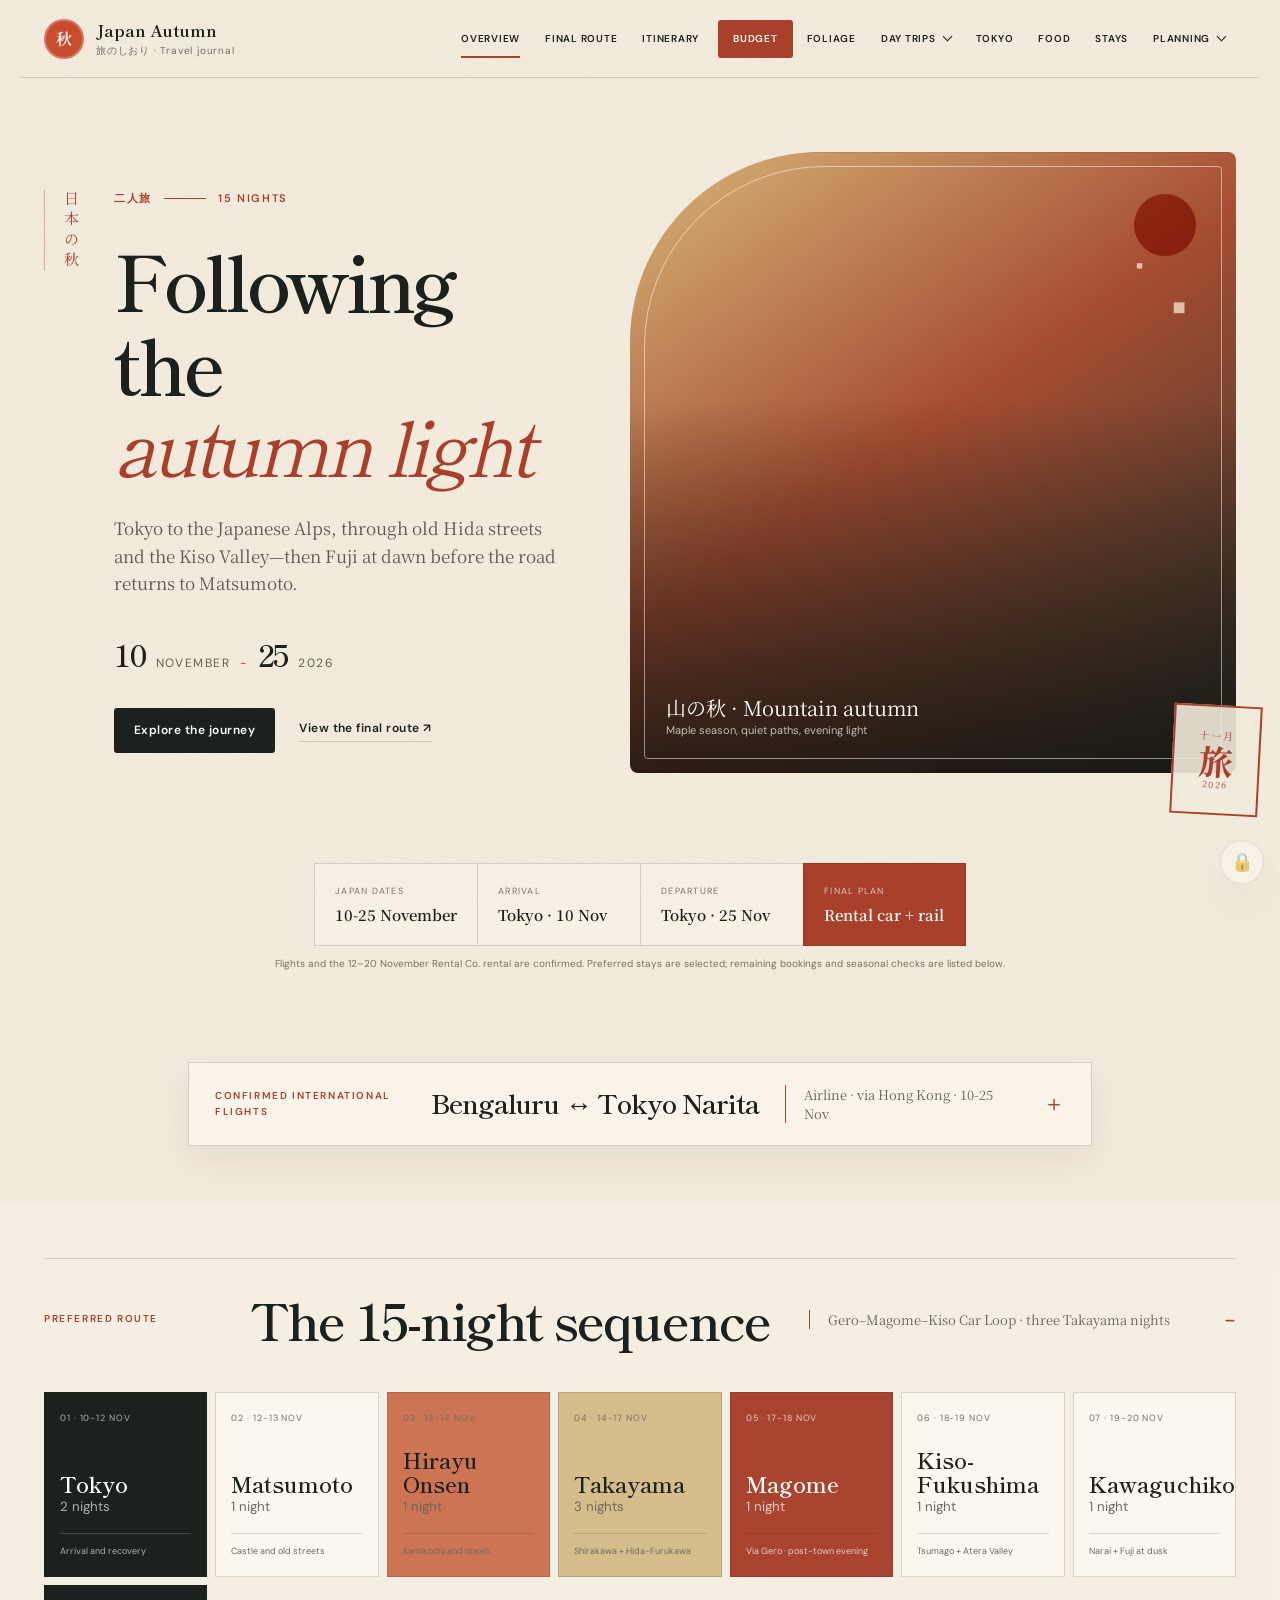
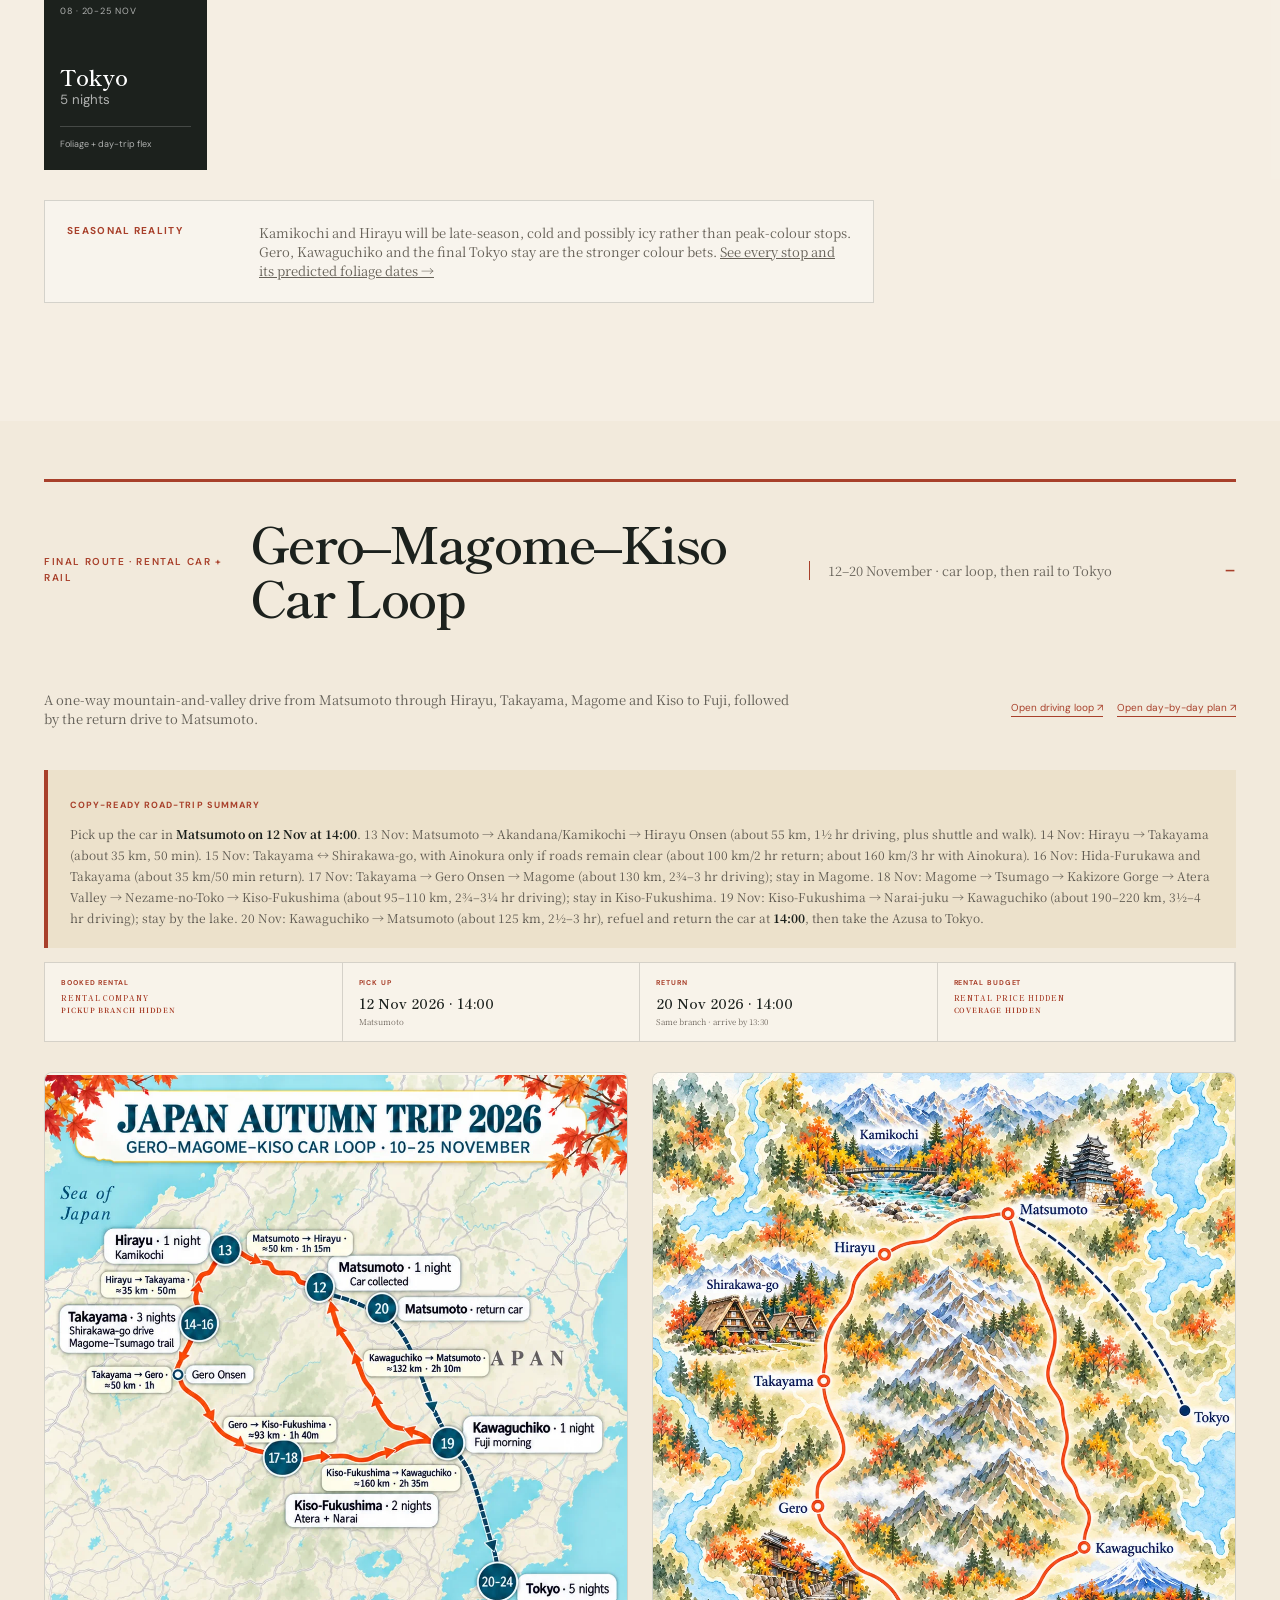
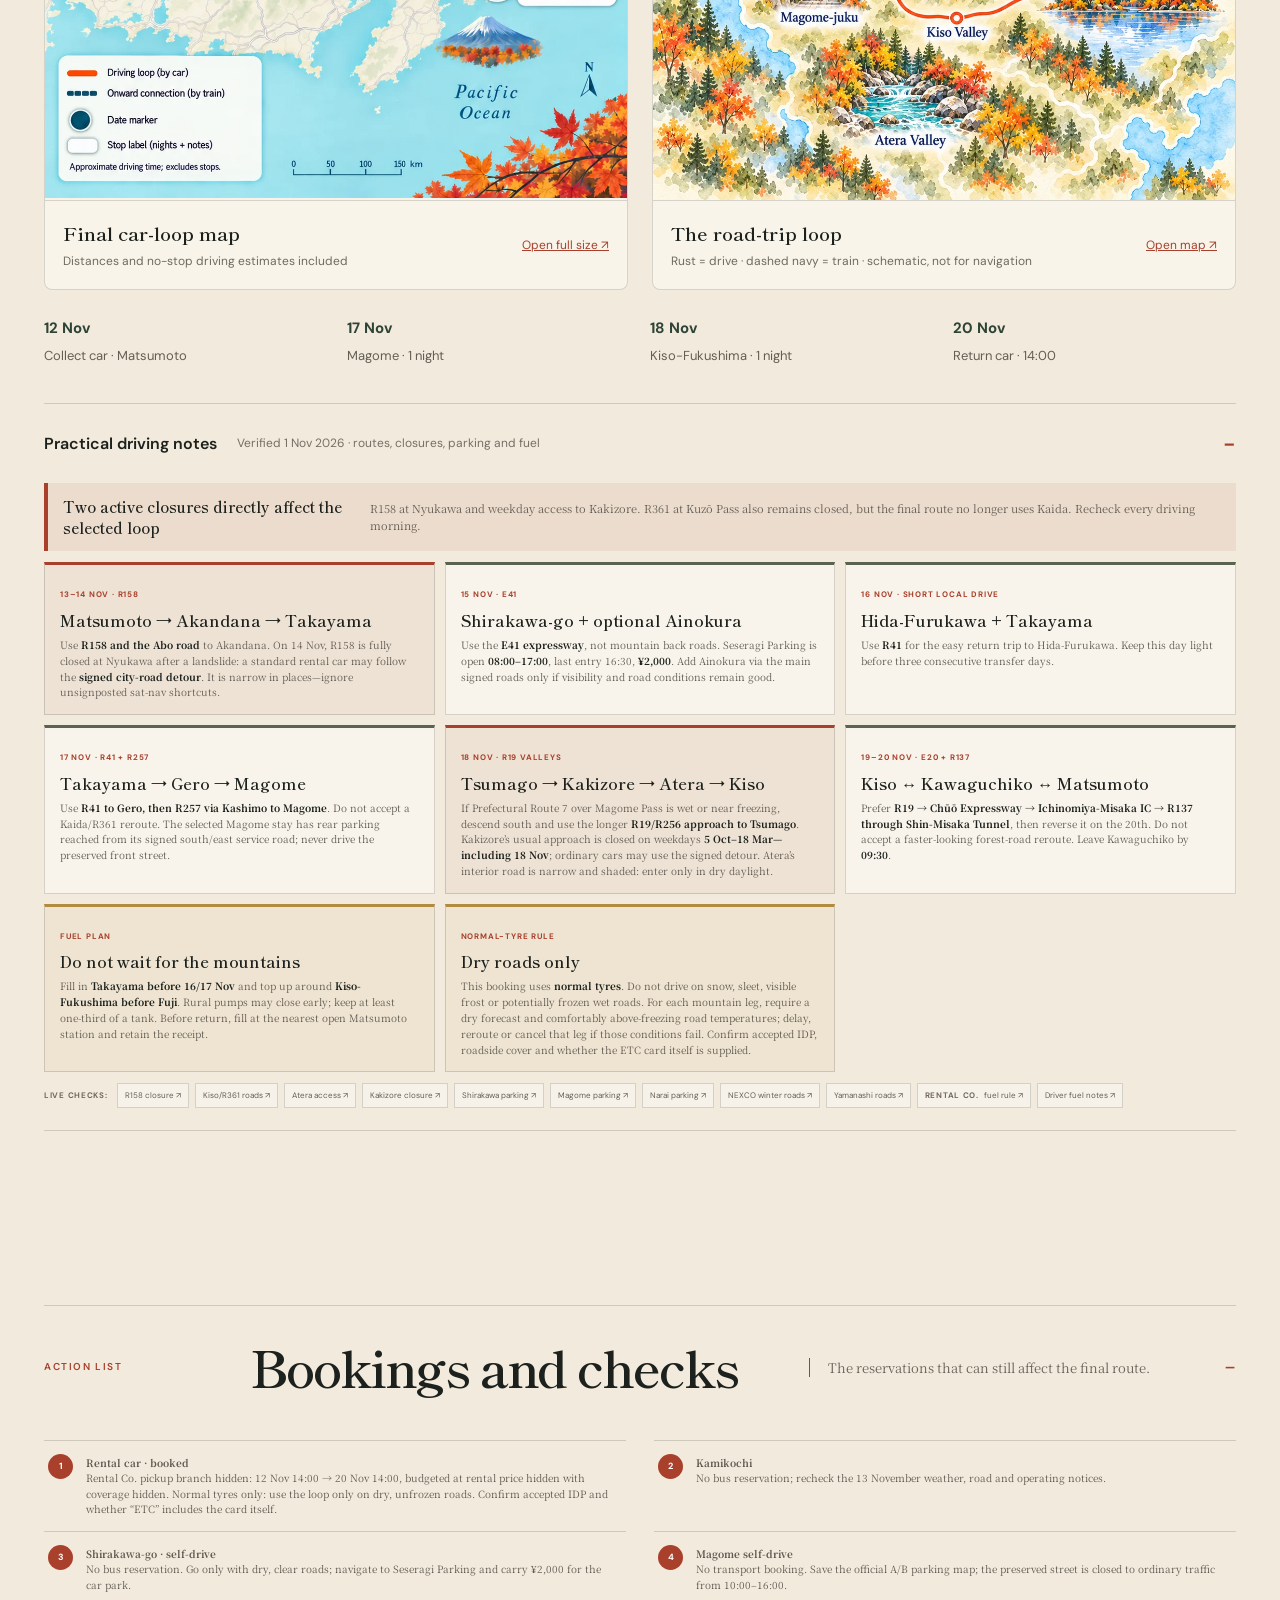
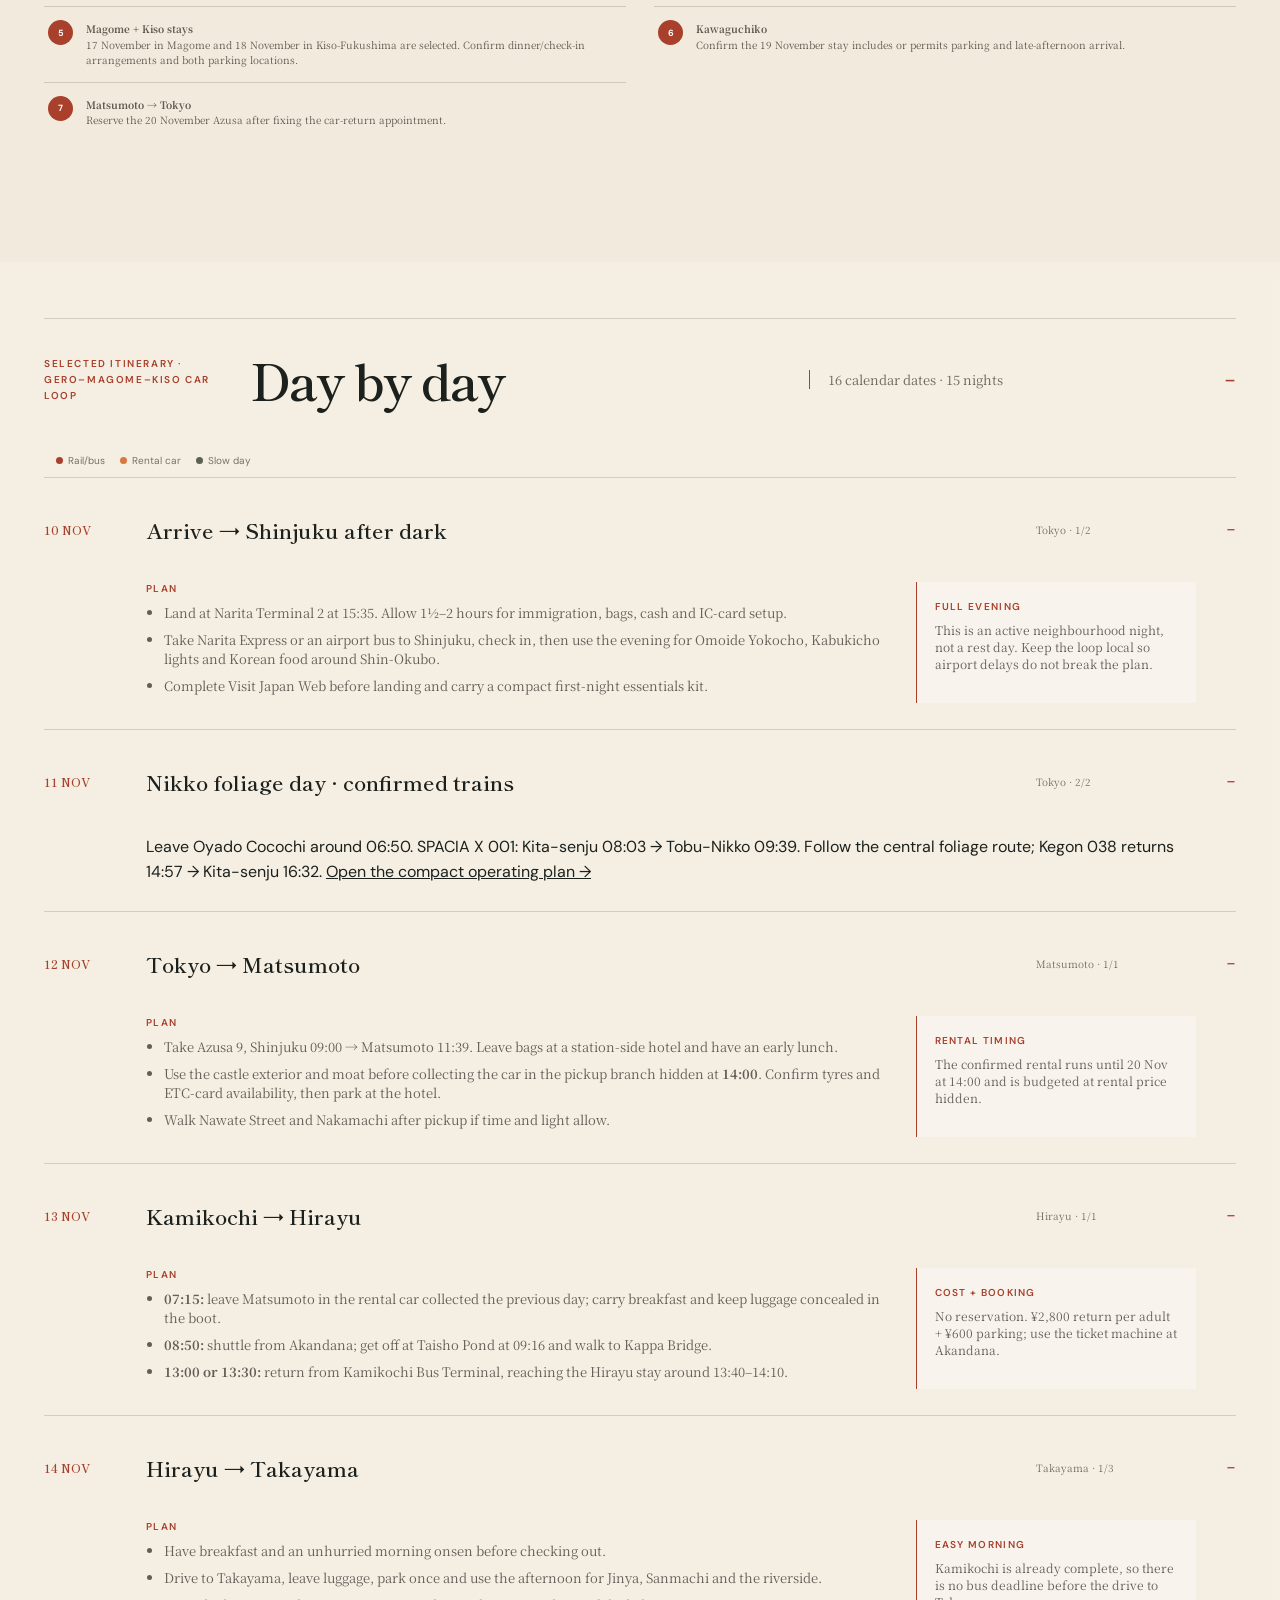
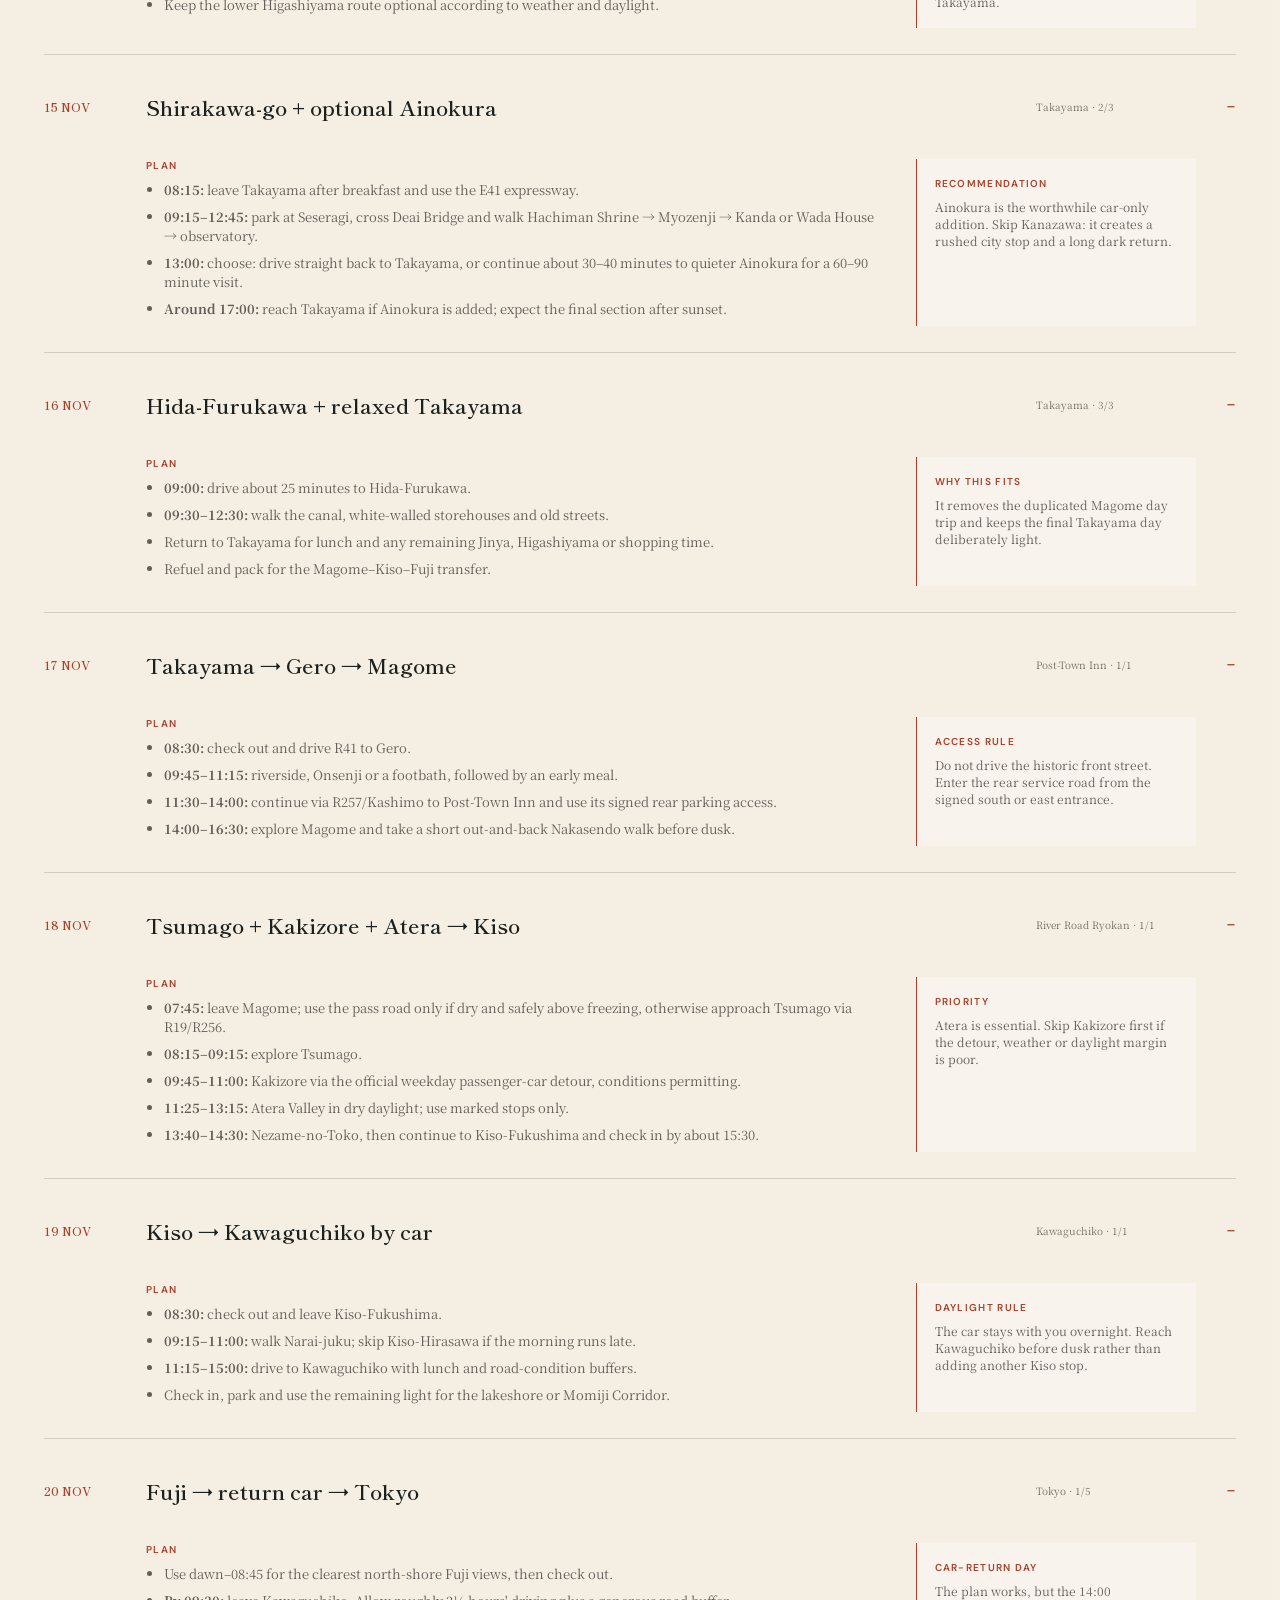
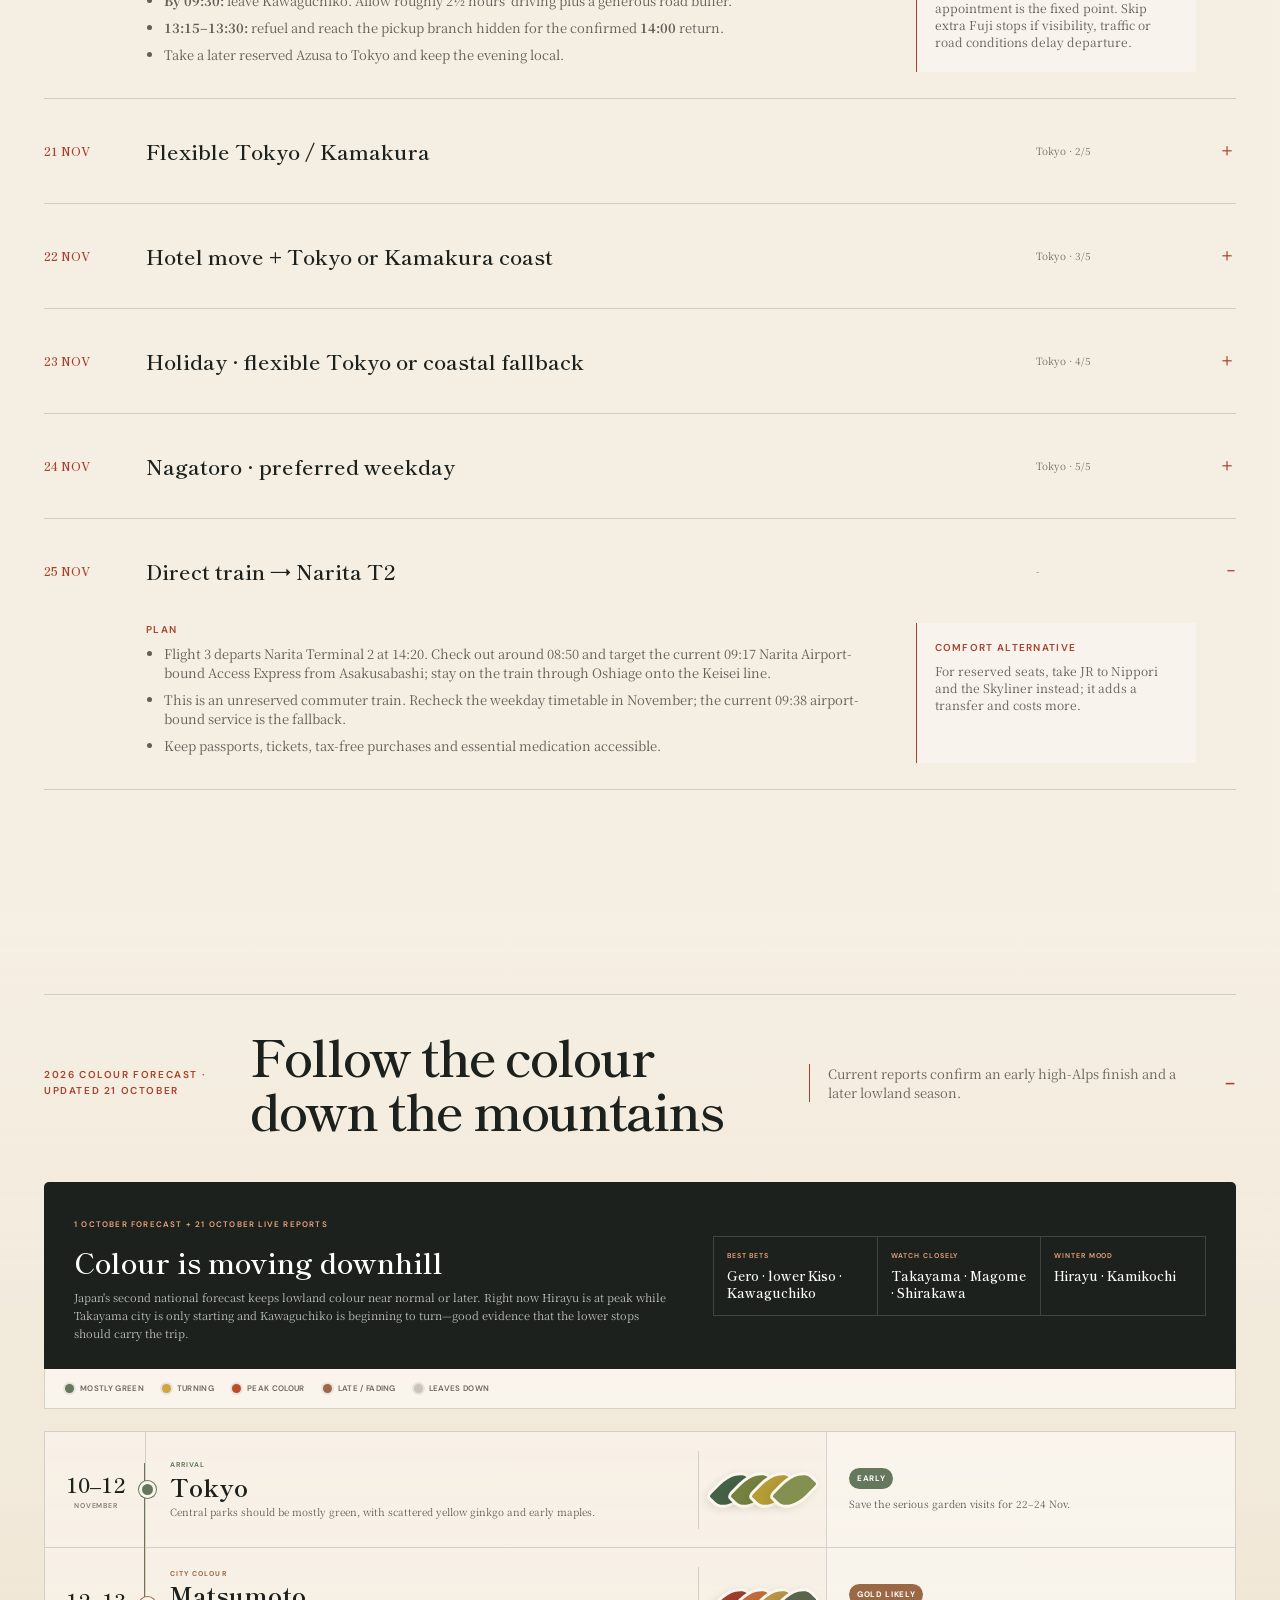
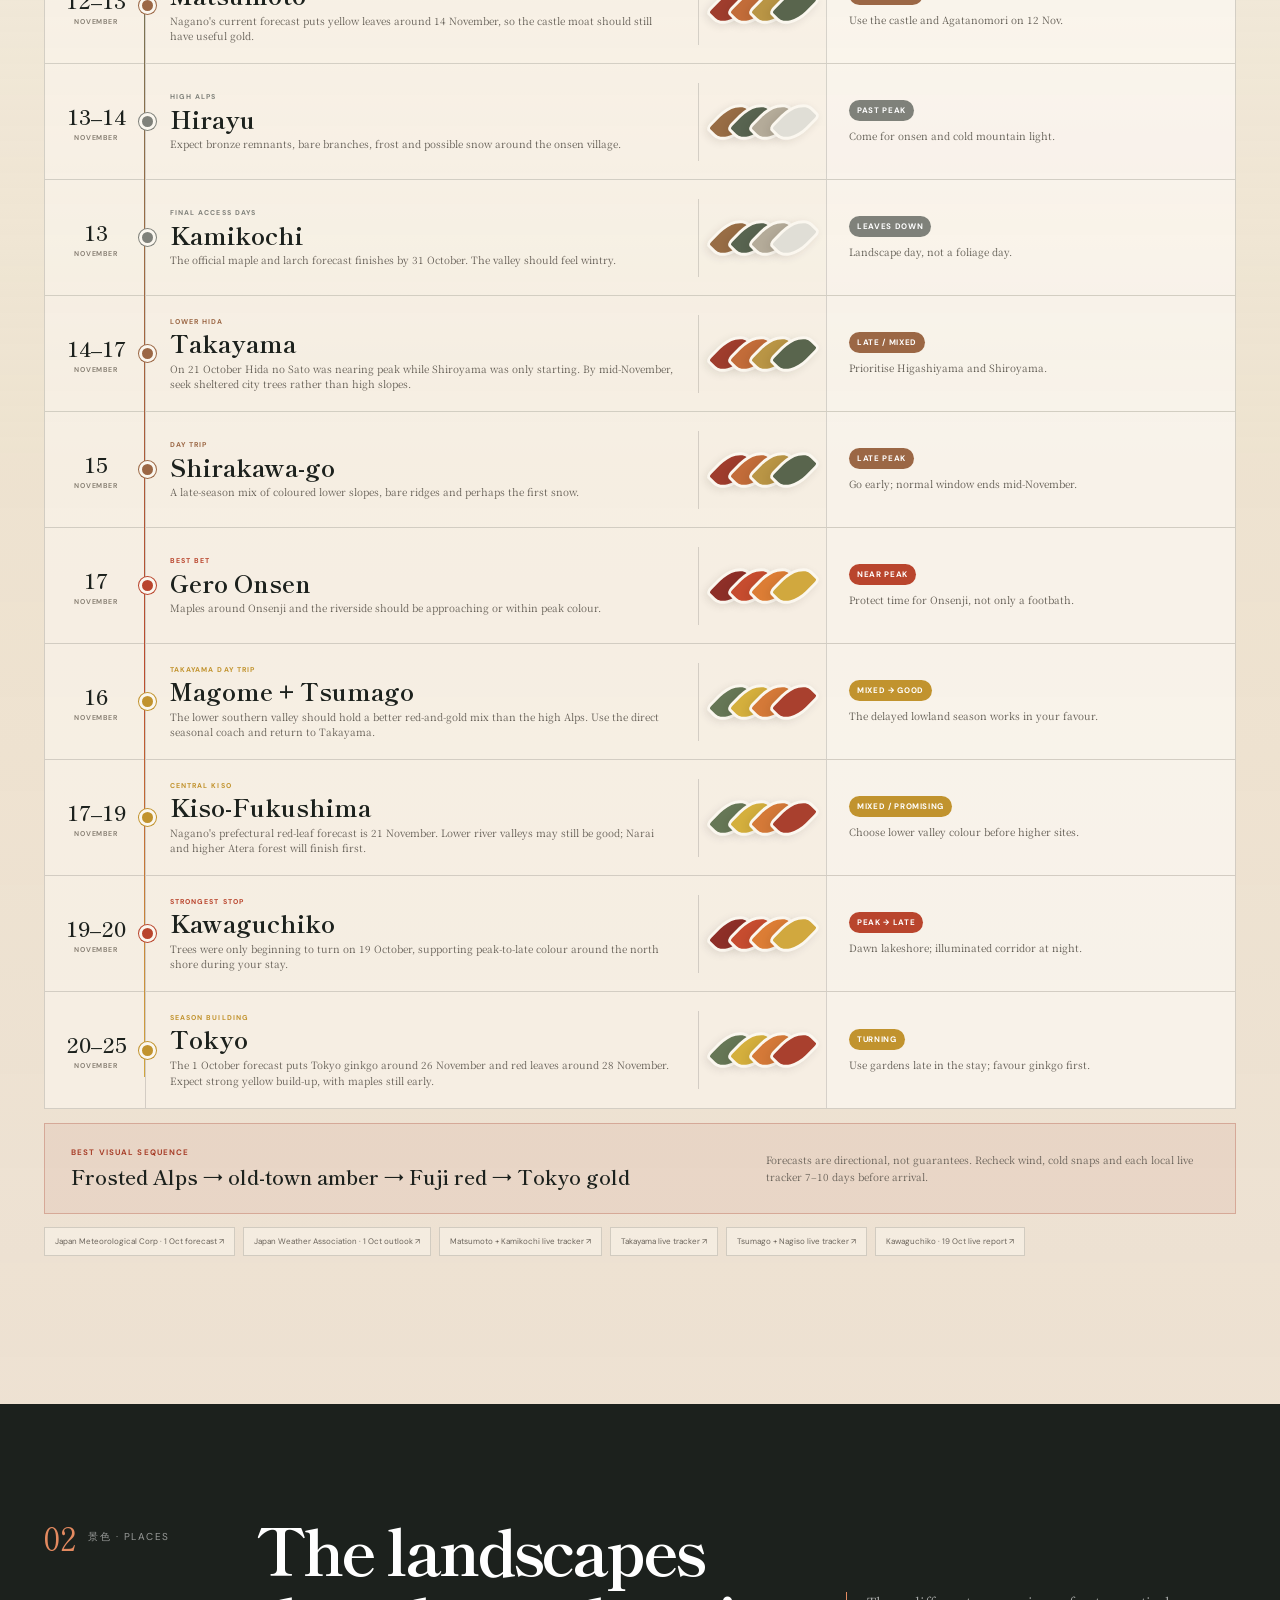
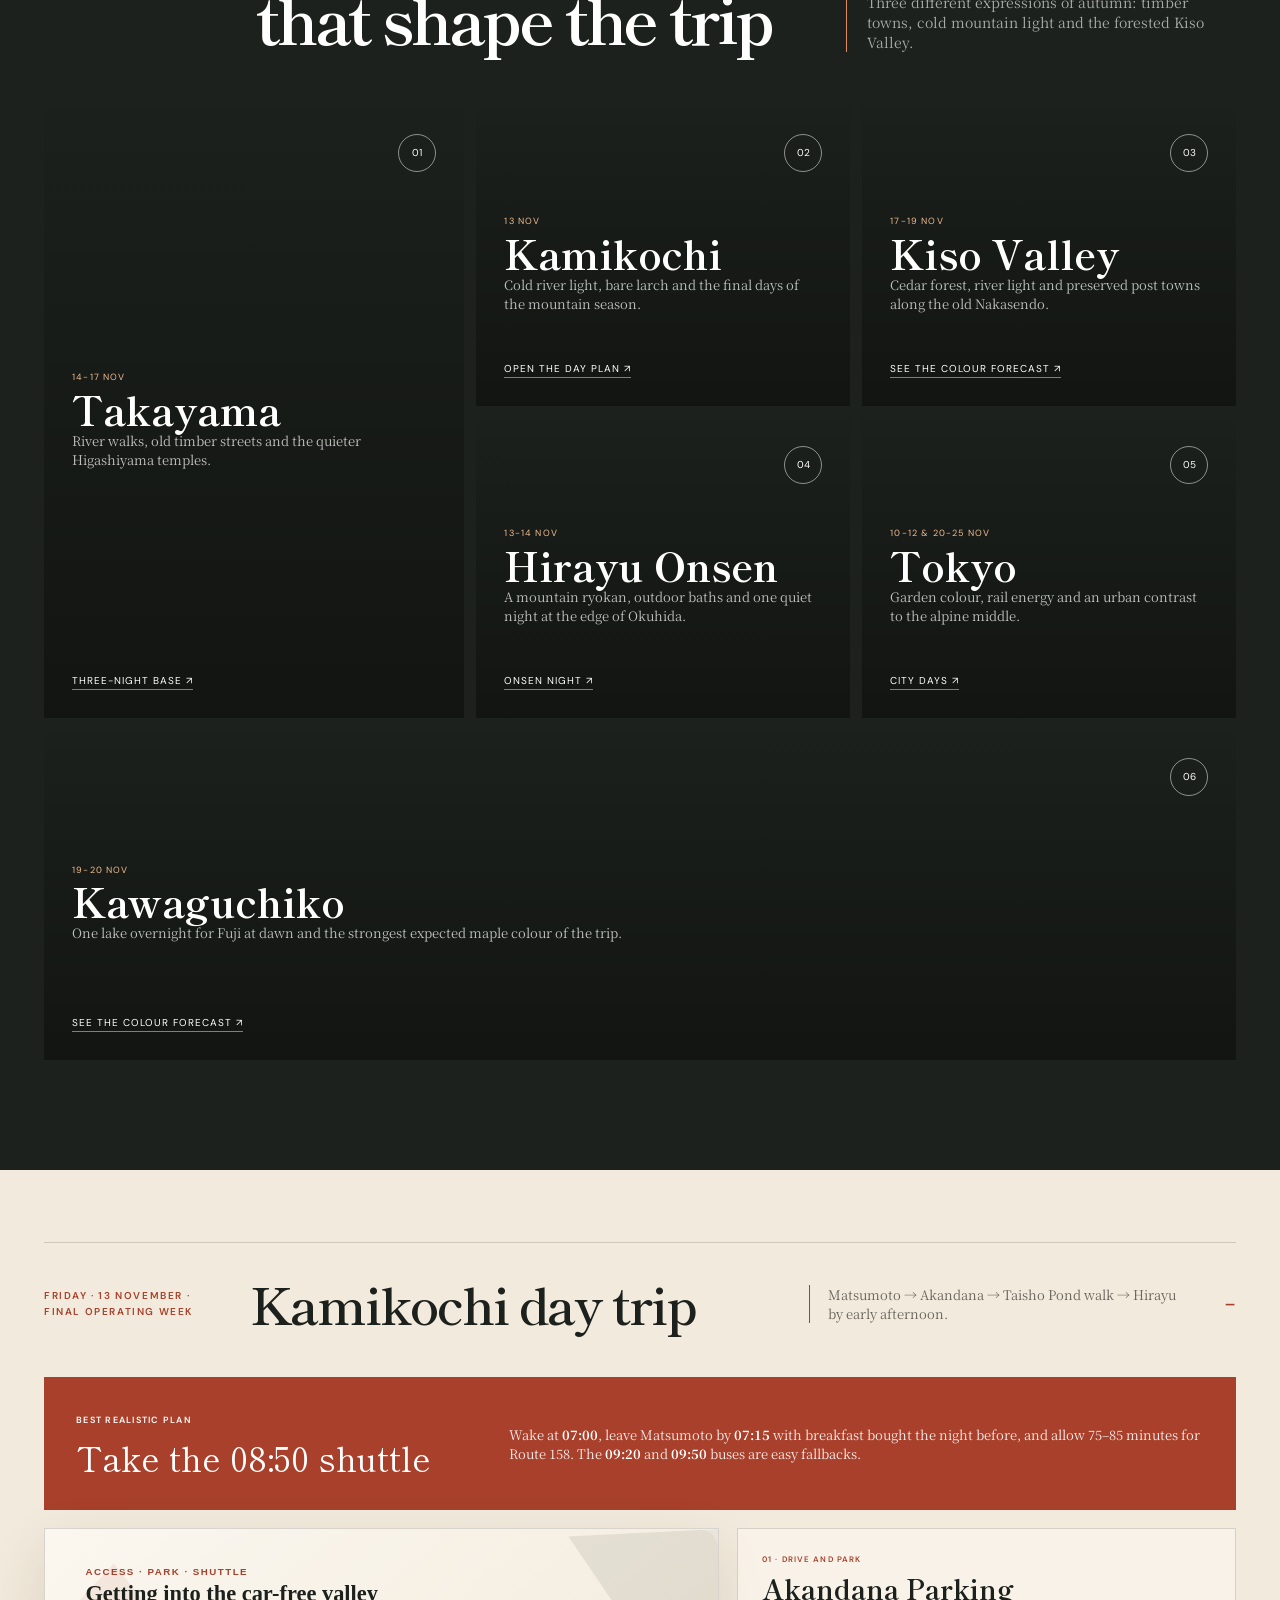
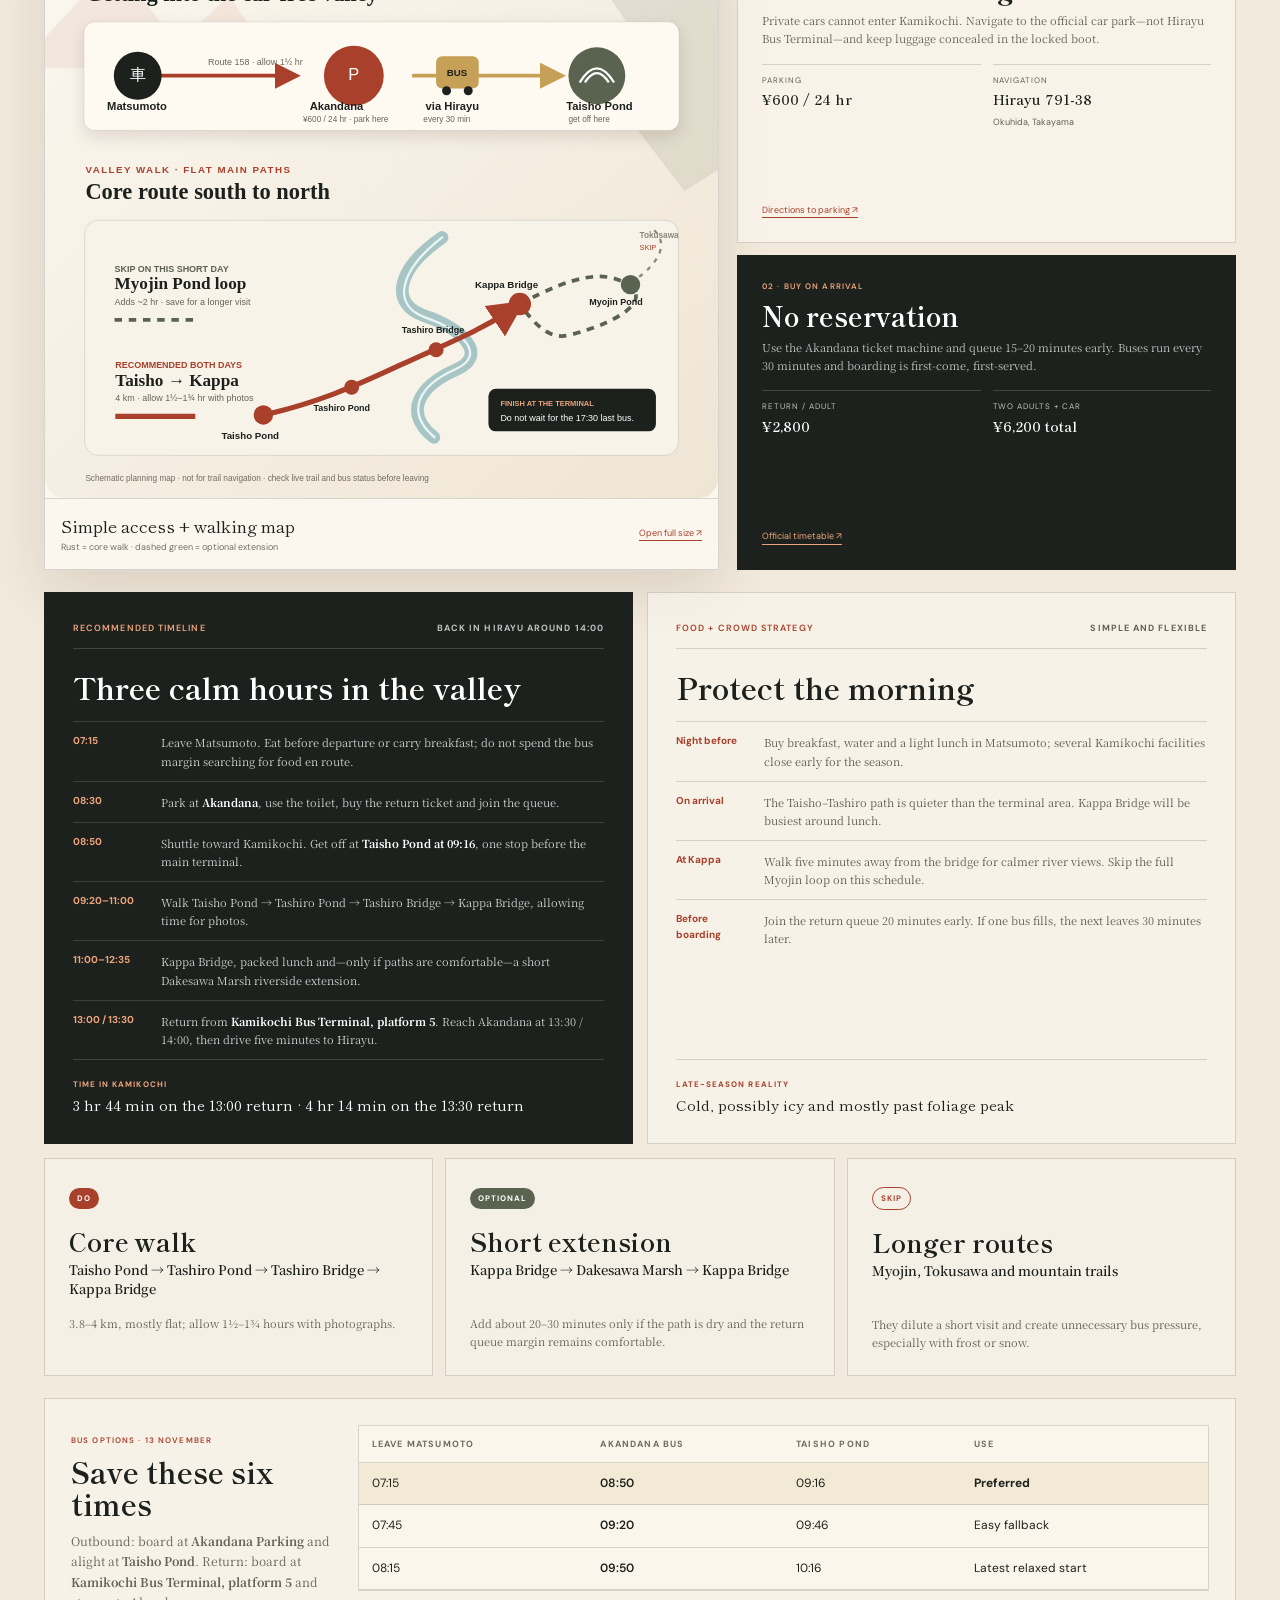
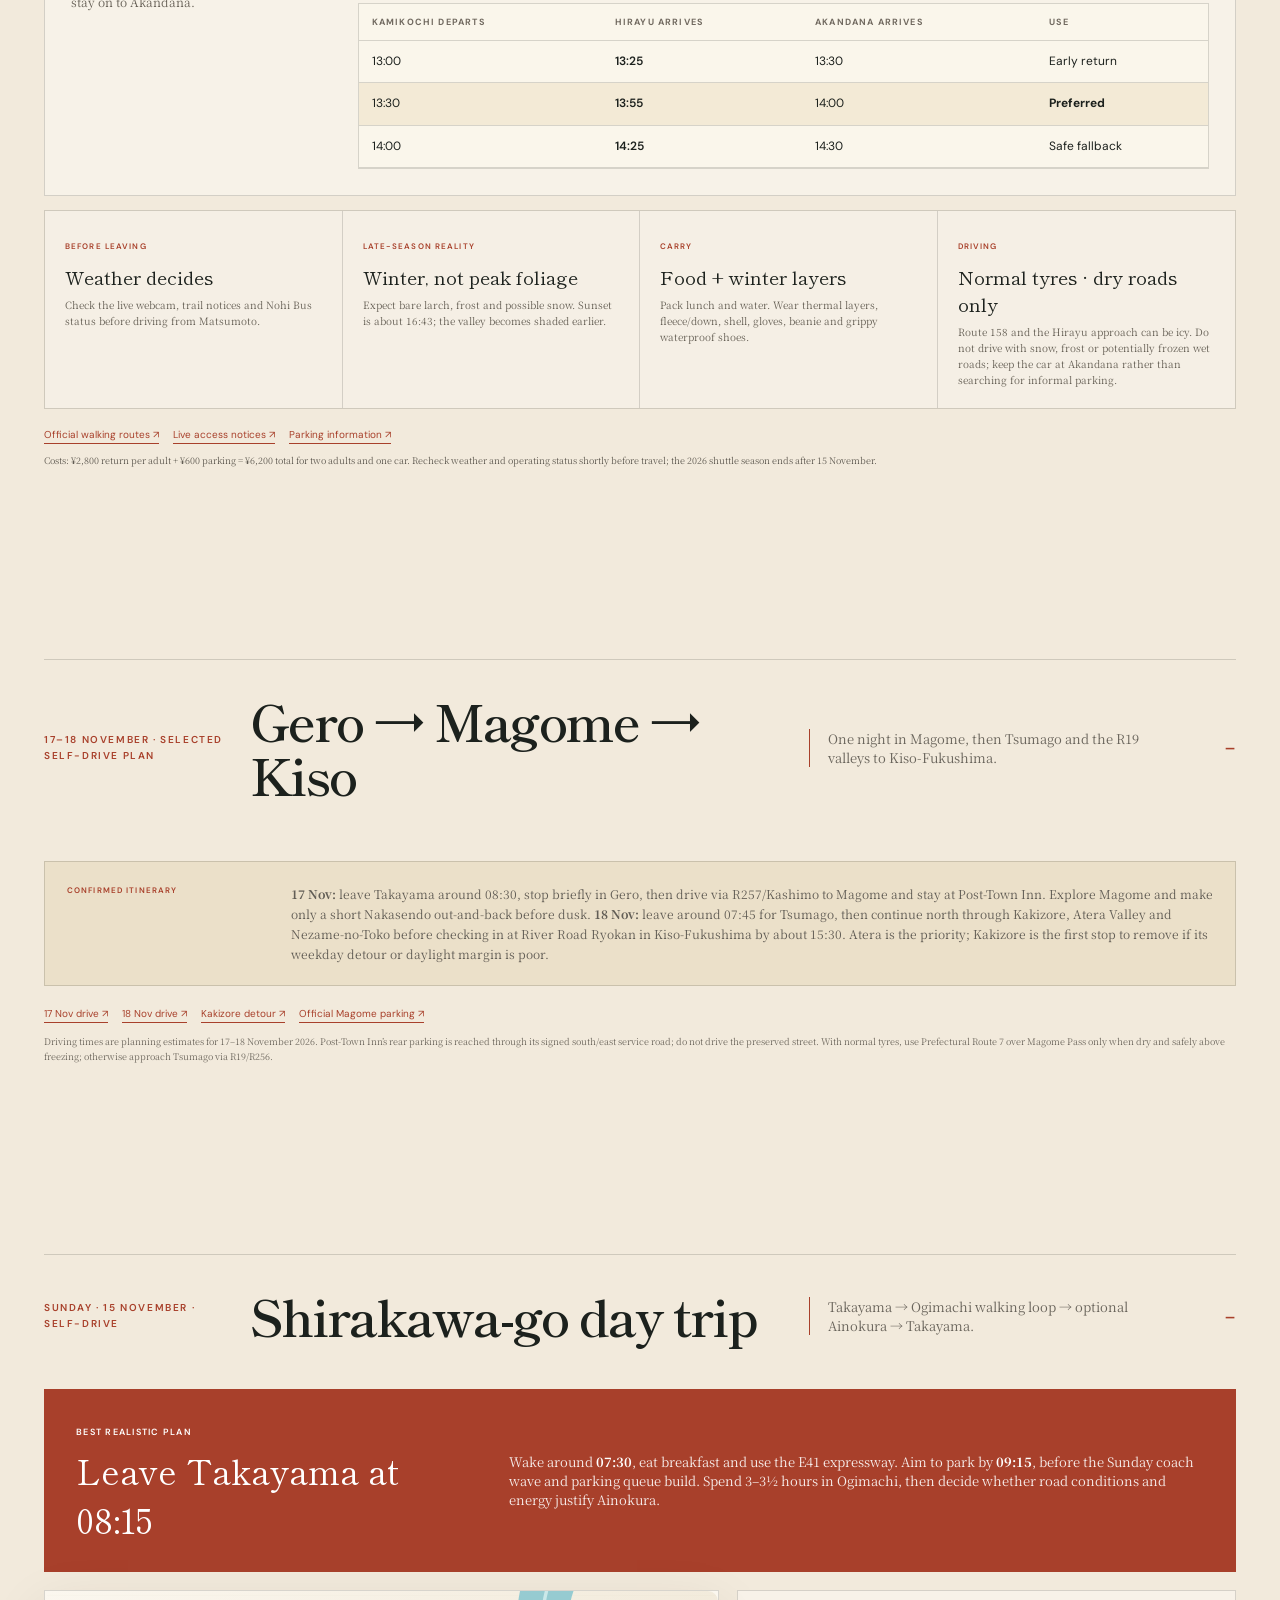
==== commit dad4aa82: "Update confirmed Nikko foliage day plan" ====
--- a/index.html
+++ b/index.html
@@ -567,11 +567,11 @@
       <details class="major-section" open>
         <summary><span class="eyebrow">04 · Kamakura / Shōnan</span><strong>Kamakura coast<br>&amp; sunset day trip</strong><small>A slow afternoon of trains, seaside roads and photographs. Temples are optional.</small></summary>
         <div class="major-body">
-          <div class="coast-hero coast-hero-photo-led"><div><span class="eyebrow">Preferred · Wed 11 November</span><h2>Kamakura by the sea</h2><p>Leave Tokyo around noon. Ride the Enoden, wander Shichirigahama and watch the light change over the water. Keep Nagatoro for 24 November.</p><a class="button primary" href="#coast-dates">Choose the day ↓</a></div><figure class="coast-feature-photo"><img src="assets/photos/kamakura-crossing-ocean.webp" srcset="assets/photos/kamakura-crossing-ocean-800.webp 800w, assets/photos/kamakura-crossing-ocean.webp 1600w" sizes="(max-width: 700px) 100vw, 70vw" width="4449" height="2736" loading="lazy" decoding="async" alt="People beside the Kamakurakōkōmae railway crossing, with blue ocean waves and warm evening light beyond"></figure></div>
+          <div class="coast-hero coast-hero-photo-led"><div><span class="eyebrow">Flexible · 21 or 22 November</span><h2>Kamakura by the sea</h2><p>On 21 November, leave Tokyo around noon. Ride the Enoden, wander Shichirigahama and watch the light change over the water. Keep Nagatoro for 24 November.</p><a class="button primary" href="#coast-dates">Choose the day ↓</a></div><figure class="coast-feature-photo"><img src="assets/photos/kamakura-crossing-ocean.webp" srcset="assets/photos/kamakura-crossing-ocean-800.webp 800w, assets/photos/kamakura-crossing-ocean.webp 1600w" sizes="(max-width: 700px) 100vw, 70vw" width="4449" height="2736" loading="lazy" decoding="async" alt="People beside the Kamakurakōkōmae railway crossing, with blue ocean waves and warm evening light beyond"></figure></div>
           <div class="coast-stats"><article><span>At the coast</span><strong>2–4 hours</strong><p>Choose one beach or the short coastal route.</p></article><article><span>Travel each way</span><strong>≈1½–2 hours</strong><p>Hotel to coast, with transfers and waiting.</p></article><article><span>Sunset window</span><strong>16:30–16:40</strong><p>November dates · settle in by 15:45–16:00.</p></article><article><span>Back in Tokyo</span><strong>≈18:30–19:30</strong><p>Leave the coast after the afterglow, around 17:00.</p></article></div>
 
           <h3 id="coast-dates">Which Tokyo day works best?</h3><p class="coast-intro">Ranked for this trip as a whole: Kamakura is a definite outing, Nagatoro is preferred on the 24th, and all Tokyo neighbourhood plans can move. A clearer, calmer afternoon can outweigh this ranking.</p>
-          <ol class="date-preferences" aria-label="Dates ranked from most to least preferred"><li class="first"><span class="date-rank">#1</span><strong>Wed 11 Nov</strong><em>Best choice</em><p>Weekday · no hotel move</p><small>Leave around noon</small><details><summary>Details</summary><p>Weekday, Shinjuku base and no hotel move. A noon departure allows recovery after the arrival flight. Tsukiji breakfast can fit if you feel rested; skip extra Tokyo stops if tired.</p></details></li><li class=""><span class="date-rank">#2</span><strong>Sat 21 Nov</strong><em>Easy fallback</em><p>Long-weekend crowds</p><small>Start in Ikebukuro</small><details><summary>Details</summary><p>Leave from <span class="vault-t" data-vt="39">Bamboo House</span> and return to the same hotel. Move Tsukiji elsewhere if desired. This is part of the long weekend: expect busy trains and photo spots.</p></details></li><li class=""><span class="date-rank">#3</span><strong>Sun 22 Nov</strong><em>After hotel move</em><p>Drop bags first</p><small>Aim to leave by noon</small><details><summary>Details</summary><p>Check out, take bags to <span class="vault-t" data-vt="40">Lotus Hotel</span> and confirm pre-check-in storage. Aim to leave for the coast by noon. Move Rikugien and Yanaka to another day; return for check-in after sunset. Holiday-weekend crowds still apply.</p></details></li><li class=""><span class="date-rank">#4</span><strong>Tue 24 Nov</strong><em>Save for Nagatoro</em><p>Good weekday backup</p><small>Use if plans change</small><details><summary>Details</summary><p>A strong weekday for Kamakura itself, but preferably save it for Nagatoro. Move Kamakura here if you drop or reschedule Nagatoro, or if this is the only promising coastal afternoon.</p></details></li><li class=""><span class="date-rank">#5</span><strong>Mon 23 Nov</strong><em>Last choice</em><p>Public-holiday crowds</p><small>Only for better weather</small><details><summary>Details</summary><p>Labour Thanksgiving Day. Use it if weather is clearly better; keep to the short coast route and allow more time for the Enoden. No hotel move, but less likely to feel peaceful.</p></details></li></ol>
+          <ol class="date-preferences" aria-label="Available Kamakura dates ranked from most to least preferred"><li class="first"><span class="date-rank">#1</span><strong>Sat 21 Nov</strong><em>Best available</em><p>Easy hotel access</p><small>Long-weekend crowds</small></li><li><span class="date-rank">#2</span><strong>Sun 22 Nov</strong><em>After hotel move</em><p>Drop bags first</p><small>Leave by noon</small></li><li><span class="date-rank">#3</span><strong>Tue 24 Nov</strong><em>Weather fallback</em><p>Good weekday</p><small>Prefer Nagatoro</small></li><li><span class="date-rank">#4</span><strong>Mon 23 Nov</strong><em>Last choice</em><p>Public holiday</p><small>Only for better weather</small></li></ol>
           <div class="coast-note"><b>Unavailable for a sunset outing:</b> 10 Nov — Narita arrival at 15:35; 12 Nov — Azusa and Matsumoto car pickup; 20 Nov — Fuji, car return and Tokyo transfer; 25 Nov — Narita flight at 14:20. Do not squeeze Kamakura into these dates.</div>
 
           <h3>The short coastal route</h3><p class="coast-intro">Use Enoden between these stops; the walks are optional. For temples, an earlier start and a geographic map, see the longer option below.</p>
@@ -589,15 +589,15 @@
 <article class="coast-panel"><span class="eyebrow">Alternative · If bamboo is your priority</span><h4>Hōkoku-ji</h4><p>A small bamboo garden east of Kamakura Station, away from the Enoden coast. <b>Swap it for the Hase temple pair.</b> Allow 45–60 minutes inside plus transport.</p><p>From Kamakura: bus to <b>Jōmyōji</b> (operator estimate 12 min), then 3 min walk; budget 25–40 min each way with waiting/traffic. Taxi is another option. Open 09:00–16:00. Garden ¥400 ≈ ₹240; matcha +¥600 ≈ ₹360.</p><a href="https://houkokuji.or.jp/en/" target="_blank" rel="noreferrer">Official access &amp; admission ↗</a></article>
 </div>
 <div class="coast-columns"><article class="coast-panel"><span class="eyebrow">Longer option · approximate windows</span><h3>Temples → trains → sunset</h3><ol class="coast-timeline">
-<li><time>08:45–09:00 · Leave Tokyo</time><p>For 11 Nov, use a Shōnan–Shinjuku service serving Kamakura (or change at Ōfuna). Aim for <b>Kamakura Station around 10:15</b>. Leave earlier from Ikebukuro / Asakusabashi if needed; this is a target, not a booked departure.</p></li>
+<li><time>08:45–09:00 · Leave Tokyo</time><p>For 21 Nov, use a Shōnan–Shinjuku service serving Kamakura (or change at Ōfuna). Aim for <b>Kamakura Station around 10:15</b>. Leave earlier from Ikebukuro / Asakusabashi if needed; this is a target, not a booked departure.</p></li>
 <li><time>10:15–10:40 · Kamakura → Hase</time><p>Follow signs to Enoden; buy the day pass if using it. Take a <b>Fujisawa-bound train to Hase</b>, about 5–6 minutes / 3 stops, then walk 5 minutes to Hase-dera. Allow extra time for the transfer and queue.</p></li>
 <li><time>10:40–13:15 · Temples + lunch</time><p>Hase-dera for 60–75 minutes → walk about 10 minutes → Great Buddha for 30–40 minutes → simple lunch near Hase and return to the station. Skip the Buddha if you prefer a longer garden visit or lunch.</p></li>
 <li><time>13:15–14:00 · Hase → Kamakurakōkōmae</time><p>Enoden towards <b>Fujisawa</b>, about 12–15 minutes / 4 stops. Allow 15–20 minutes at the station and nearby crossing; this is a short photo stop, not a queue to join.</p></li>
 <li><time>14:00–15:20 · Shichirigahama</time><p>Reverse direction: Enoden <b>towards Kamakura</b>, 1 stop / about 2–3 minutes. Short walk to the coast, coffee and photographs. Use the train instead of the long coastal walk.</p></li>
-<li><time>15:20–17:00 · Pick your sunset</time><p>Stay at Shichirigahama, or take Enoden <b>towards Kamakura</b> 1 stop / about 3 minutes to Inamuragasaki, then walk about 5–10 minutes to the park. Be settled by 15:45–16:00. Sunset ≈16:40 on 11 Nov, earlier late in the month.</p></li>
+<li><time>15:20–17:00 · Pick your sunset</time><p>Stay at Shichirigahama, or take Enoden <b>towards Kamakura</b> 1 stop / about 3 minutes to Inamuragasaki, then walk about 5–10 minutes to the park. Be settled by 15:45–16:00. Late-November sunset is roughly 16:30–16:40.</p></li>
 <li><time>17:00 onward · Back to Tokyo</time><p>Walk back to Inamuragasaki Station; Enoden <b>towards Kamakura</b> for about 10–12 minutes / 5 stops. Allow 10–15 minutes to change to JR. Take a suitable Shōnan–Shinjuku service for Shinjuku/Ikebukuro, or Yokosuka Line for Tokyo. Hotel arrival roughly 18:45–19:45.</p></li>
 </ol></article>
-<article class="coast-panel"><span class="eyebrow">Tickets &amp; practical choices</span><h3>Use the Enoden day pass</h3><p><b>Noriorikun: ¥800 ≈ ₹480 per adult.</b> Unlimited Enoden rides on the day of use. Buy from an Enoden station ticket machine on the day; no advance booking or seat reservation needed.</p><p>For this five-ride version it is a convenient choice. If you skip stops and only ride out and back, compare the <a href="https://www.enoden.co.jp/en/train/fare/" target="_blank" rel="noreferrer">official individual fares</a> and use Suica/PASMO if cheaper. The pass covers <b>neither JR from Tokyo, local buses, taxis nor temple entry</b>.</p><p><b>Local fixed budget:</b> pass + both Hase temples = ¥1,500 ≈ ₹900 per adult, before Tokyo return trains, food or optional Buddha interior. INR uses the site’s planning rate of ¥100 ≈ ₹60.</p><p><b>Still some walking:</b> allow roughly 2–3 km spread across temple approaches, grounds, station exits and the park. Hase-dera has stairs. Enoden removes the longer coast walks, not every walking segment.</p><details><summary>Bamboo-first variation</summary><p>Arrive Kamakura around 09:45–10:00. Bus/taxi to Hōkoku-ji, visit the garden, then return to Kamakura by roughly noon–12:30 for lunch. Take Enoden to Kamakurakōkōmae and follow the same coast sequence. Skip both Hase temples; buses/taxis cost extra and the day pass may be less valuable with fewer train rides.</p></details><details><summary>Which date for the longer version?</summary><p>11 Nov remains first choice if rested after arrival; skip Tsukiji that morning. 21 Nov is the easiest longer-day fallback. 22 Nov suits the short coast outing better because of the hotel move. Protect 24 Nov for Nagatoro; expect holiday crowds on 23 Nov.</p></details>
+<article class="coast-panel"><span class="eyebrow">Tickets &amp; practical choices</span><h3>Use the Enoden day pass</h3><p><b>Noriorikun: ¥800 ≈ ₹480 per adult.</b> Unlimited Enoden rides on the day of use. Buy from an Enoden station ticket machine on the day; no advance booking or seat reservation needed.</p><p>For this five-ride version it is a convenient choice. If you skip stops and only ride out and back, compare the <a href="https://www.enoden.co.jp/en/train/fare/" target="_blank" rel="noreferrer">official individual fares</a> and use Suica/PASMO if cheaper. The pass covers <b>neither JR from Tokyo, local buses, taxis nor temple entry</b>.</p><p><b>Local fixed budget:</b> pass + both Hase temples = ¥1,500 ≈ ₹900 per adult, before Tokyo return trains, food or optional Buddha interior. INR uses the site’s planning rate of ¥100 ≈ ₹60.</p><p><b>Still some walking:</b> allow roughly 2–3 km spread across temple approaches, grounds, station exits and the park. Hase-dera has stairs. Enoden removes the longer coast walks, not every walking segment.</p><details><summary>Bamboo-first variation</summary><p>Arrive Kamakura around 09:45–10:00. Bus/taxi to Hōkoku-ji, visit the garden, then return to Kamakura by roughly noon–12:30 for lunch. Take Enoden to Kamakurakōkōmae and follow the same coast sequence. Skip both Hase temples; buses/taxis cost extra and the day pass may be less valuable with fewer train rides.</p></details><details><summary>Which date for the longer version?</summary><p><b>21 Nov</b> is the cleanest remaining full-day slot. Use <b>22 Nov</b> only for the short coast outing because of the hotel move. Keep 11 Nov for the confirmed Nikko trains and 24 Nov for Nagatoro; expect holiday crowds on 23 Nov.</p></details>
 <div class="link-row"><a href="https://www.enoden.co.jp/en/tourism/ticket/noriorikun/" target="_blank" rel="noreferrer">Official day pass ↗</a><a href="https://www.enoden.co.jp/en/train/station/" target="_blank" rel="noreferrer">Official station order ↗</a></div></article></div>
 <h3>Map · Kamakura Station to the coast and back</h3><p class="coast-intro">Real street-map background with geographically placed station and temple pins. Numbers follow the suggested visit order; Hōkoku-ji is a separate alternative. Dashed green connections show station order, not the precise railway alignment. Tap a pin for directions.</p>
 <div class="kamakura-map-shell"><button class="button primary" type="button" onclick="this.nextElementSibling.src='assets/maps/kamakura-route.html';this.nextElementSibling.hidden=false;this.hidden=true">Load interactive route map ↓</button><iframe hidden title="Kamakura temples and coast geographic route map" data-src="assets/maps/kamakura-route.html" style="width:100%;height:520px;border:0" loading="lazy"></iframe></div>
@@ -620,7 +620,7 @@
         <div class="nagatoro-banner"><span class="eyebrow">Preferred · Tuesday 24 November</span><h2>The countryside day<br>from your vlog</h2><p>Make Nagatoro the main outing. Chichibu is the rail interchange and optional dinner stop. Follow the shrine → ropeway → shopping street → Iwadatami route; the boat and onsen are optional.</p></div>
         <div class="coast-stats"><article><span>Leave <span class="vault-t" data-vt="43">Lotus Hotel</span></span><strong>07:15–07:25</strong><p>Target Seibu Ikebukuro by 08:00–08:10.</p></article><article><span>Outbound Laview</span><strong>08:30 → 09:51</strong><p>Ikebukuro → Seibu-Chichibu; published weekday service.</p></article><article><span>Time in Nagatoro</span><strong>≈4½–5 hours</strong><p>Arrive ≈10:30; leave ≈15:30–16:00.</p></article><article><span>Back at your hotel</span><strong>≈19:30–19:45</strong><p>Using the 17:24 return Laview; earlier option below.</p></article></div>
         <div class="nagatoro-booking" id="nagatoro-booking"><span class="eyebrow">Booking action · two adults</span><h3>24 October · 03:30 IST</h3><p><b>Sales for 24 November open at 07:00 JST on 24 October.</b> As of 21 October, those seats are not on sale. Reserve two adjacent seats on each Laview once sales open; booking that day is sensible, but there is no evidence that this weekday service will sell out immediately.</p><p><b>Choose:</b> Ikebukuro → Seibu-Chichibu, 08:30; return Seibu-Chichibu → Ikebukuro, 17:24. Confirm these published timings in the date-specific booking screen. This reserves the limited-express seats, not the base journey fare.</p><div class="link-row"><a href="https://www.seiburailway.jp/railway/reservedtrain/smooz/" target="_blank" rel="noreferrer">Official Smooz booking →</a><a href="https://www.seiburailway.jp/cs/faq/reservedtrain/" target="_blank" rel="noreferrer">Official sales-opening rule ↗</a></div></div>
-        <h3>Which day should you choose?</h3><ol class="date-preferences" aria-label="Dates ranked from most to least preferred"><li class="first"><span class="date-rank">#1</span><strong>Tue 24 Nov</strong><em>Best choice</em><p>Weekday · autumn colour</p><small>From Asakusabashi</small><details><summary>Details</summary><p>Weekday after the holiday weekend and a promising seasonal window. Start from <span class="vault-t" data-vt="44">Lotus Hotel</span>. Keep the evening manageable before the next day's airport transfer.</p></details></li><li class=""><span class="date-rank">#2</span><strong>Sat 21 Nov</strong><em>Easy station access</em><p>Long-weekend crowds</p><small>From Ikebukuro</small><details><summary>Details</summary><p><span class="vault-t" data-vt="45">Bamboo House</span> puts you close to Laview. Walk to the Seibu concourse around 07:45 for an 08:30 departure. Autumn long-weekend crowds are the trade-off. Seats open 21 October.</p></details></li><li class=""><span class="date-rank">#3</span><strong>Mon 23 Nov</strong><em>Holiday fallback</em><p>Busy trains & ropeway</p><small>Consider an early start</small><details><summary>Details</summary><p>No hotel move, but Labour Thanksgiving Day brings crowds. Consider the earlier 07:30 departure, verify holiday timings and keep the ropeway first. Seats open 23 October.</p></details></li><li class=""><span class="date-rank">#4</span><strong>Sun 22 Nov</strong><em>Least convenient</em><p>Hotel-transfer day</p><small>Needs a luggage plan</small><details><summary>Details</summary><p>A long outing conflicts with the move to Asakusabashi. Use only with an agreed luggage plan; otherwise preserve this date for Tokyo or the shorter Kamakura afternoon. Seats open 22 October.</p></details></li><li class=""><span class="date-rank">#5</span><strong>Wed 11 Nov</strong><em>Early-season backup</em><p>Colour less dependable</p><small>Prefer Kamakura here</small><details><summary>Details</summary><p>A weekday, but less dependable for developed autumn colour and better reserved for your Kamakura coast plan. Tickets are already within the sales window.</p></details></li></ol><div class="coast-note">The 10th is arrival day, the 12th and 20th are transfer days, and the 25th is departure day. None is a practical Nagatoro day. Date ranking is a planning judgement; check actual colour and weather before travel.</div>
+        <h3>Which day should you choose?</h3><ol class="date-preferences" aria-label="Dates ranked from most to least preferred"><li class="first"><span class="date-rank">#1</span><strong>Tue 24 Nov</strong><em>Best choice</em><p>Weekday · autumn colour</p><small>From Asakusabashi</small><details><summary>Details</summary><p>Weekday after the holiday weekend and a promising seasonal window. Start from <span class="vault-t" data-vt="44">Lotus Hotel</span>. Keep the evening manageable before the next day's airport transfer.</p></details></li><li class=""><span class="date-rank">#2</span><strong>Sat 21 Nov</strong><em>Easy station access</em><p>Long-weekend crowds</p><small>From Ikebukuro</small><details><summary>Details</summary><p><span class="vault-t" data-vt="45">Bamboo House</span> puts you close to Laview. Walk to the Seibu concourse around 07:45 for an 08:30 departure. Autumn long-weekend crowds are the trade-off. Seats open 21 October.</p></details></li><li class=""><span class="date-rank">#3</span><strong>Mon 23 Nov</strong><em>Holiday fallback</em><p>Busy trains & ropeway</p><small>Consider an early start</small><details><summary>Details</summary><p>No hotel move, but Labour Thanksgiving Day brings crowds. Consider the earlier 07:30 departure, verify holiday timings and keep the ropeway first. Seats open 23 October.</p></details></li><li class=""><span class="date-rank">#4</span><strong>Sun 22 Nov</strong><em>Least convenient</em><p>Hotel-transfer day</p><small>Needs a luggage plan</small><details><summary>Details</summary><p>A long outing conflicts with the move to Asakusabashi. Use only with an agreed luggage plan; otherwise preserve this date for Tokyo or the shorter Kamakura afternoon. Seats open 22 October.</p></details></li></ol><div class="coast-note">The 11th is fixed for Nikko; the 10th is arrival day, the 12th and 20th are transfer days, and the 25th is departure day. None is a practical Nagatoro day. Date ranking is a planning judgement; check actual colour and weather before travel.</div>
         <h3>From Tokyo to the countryside</h3><div class="coast-columns"><article class="coast-panel"><h4>1 · <span class="vault-t" data-vt="46">Lotus Hotel</span> → Ikebukuro</h4><p><b>JR Chūō–Sōbu local westbound to Akihabara</b>, then <b>Yamanote towards Ueno / Ikebukuro</b>. Allow 35–45 minutes including waiting and station walking. Follow signs for <b>Seibu Ikebukuro Line</b>, a separate concourse from JR; allow another 15–20 minutes to find the boarding area.</p><h4>2 · Ikebukuro → Seibu-Chichibu</h4><p>Reserve <b>Laview “Chichibu” 7: 08:30–09:51</b>, 81 minutes on the published weekday timetable. Do not select a service terminating at Hannō. Seibu-Chichibu is your destination, not Chichibu Station.</p></article><article class="coast-panel"><h4>3 · Walk to Ohanabatake</h4><p>Exit Seibu-Chichibu and walk <b>5–10 minutes</b> to <b>Ohanabatake / 御花畑</b>. This is a separate station, not an internal platform change. Follow the map link below.</p><h4>4 · Local train to Nagatoro</h4><p>Take the <b>Chichibu Railway local towards Kumagaya / Hanyū</b> and get off at <b>Nagatoro / 長瀞</b>. Ride approximately <b>20–25 minutes</b>; allow 10–30 minutes for a connection. No seat reservation. Target arrival around 10:20–10:40; check the current local timetable.</p></article></div>
         <h3>A small map for the day</h3><p class="coast-intro">A schematic to explain the transfers and walking order, not a scale navigation map. Nagatoro is a train ride away from Chichibu. At Nagatoro, the shrine and mountain are on the opposite side from the shopping street and river.</p>
         <figure class="nagatoro-map"><img src="assets/maps/nagatoro-day-route.svg" alt="Route schematic: Seibu-Chichibu, five to ten minute walk to Ohanabatake, local train to Nagatoro. West from Nagatoro to Hodosan Shrine, ropeway and summit; return via station and shopping street east to Iwadatami. Optional Maple Park south of the station." width="1000" height="650" loading="lazy"><figcaption>Train first; mountain loop next; river last. Walking times are estimates. <a href="assets/maps/nagatoro-day-route.svg" target="_blank" rel="noreferrer">Open larger map ↗</a></figcaption></figure>
@@ -634,9 +634,9 @@
 
     <section class="section" id="stays">
       <details class="major-section" open><summary><span class="eyebrow">Accommodation reservations</span><strong>Booked stays and active options</strong><small>Only the current choices, with room notes and the nearest useful public transport.</small></summary><div class="major-body">
-      <div class="reservation-status"><div><span>Preferred sequence</span><strong><span class="vault-t" data-vt="48">Maple House</span> → <span class="vault-t" data-vt="49">Cedar Hotel</span> → <span class="vault-t" data-vt="50">Pine Ryokan</span> → <span class="vault-t" data-vt="51">Willow Hotel</span> → <span class="vault-t" data-vt="52">Post-Town Inn</span> → <span class="vault-t" data-vt="53">River Road Ryokan</span> → <span class="vault-t" data-vt="54">Plum Inn</span> → <span class="vault-t" data-vt="55">Bamboo House</span> → <span class="vault-t" data-vt="56">Lotus Hotel</span></strong><p>The selected loop now uses one night in Magome on 17 November and one in Kiso-Fukushima on 18 November.</p></div><div class="attention"><span>Alternate options</span><strong><span class="vault-t" data-vt="57">Hirayu backup</span> · <span class="vault-t" data-vt="58">Takayama backup</span> · <span class="vault-t" data-vt="59">Kawaguchiko backup</span> · Tokyo backups</strong><p>These remain comparison options until the final stay sequence is settled.</p></div></div>
+      <div class="reservation-status"><div><span>Preferred sequence</span><strong>Oyado Cocochi → <span class="vault-t" data-vt="49">Cedar Hotel</span> → <span class="vault-t" data-vt="50">Pine Ryokan</span> → <span class="vault-t" data-vt="51">Willow Hotel</span> → <span class="vault-t" data-vt="52">Post-Town Inn</span> → <span class="vault-t" data-vt="53">River Road Ryokan</span> → <span class="vault-t" data-vt="54">Plum Inn</span> → <span class="vault-t" data-vt="55">Bamboo House</span> → <span class="vault-t" data-vt="56">Lotus Hotel</span></strong><p>The selected loop now uses one night in Magome on 17 November and one in Kiso-Fukushima on 18 November.</p></div><div class="attention"><span>Alternate options</span><strong><span class="vault-t" data-vt="57">Hirayu backup</span> · <span class="vault-t" data-vt="58">Takayama backup</span> · <span class="vault-t" data-vt="59">Kawaguchiko backup</span> · Tokyo backups</strong><p>These remain comparison options until the final stay sequence is settled.</p></div></div>
       <div class="booking-grid">
-        <article class="booking-card preferred-stay"><header><span>10–12 Nov · Tokyo · preferred</span><b><span class="vault-t" data-vt="60">price hidden</span> · 2 nights</b></header><h3><span class="vault-t" data-vt="61">Maple House</span></h3><div class="vault-block" data-vb="0"><p class="vault-note">🔒 Details hidden · unlock to view</p></div></article>
+        <article class="booking-card preferred-stay"><header><span>10–12 Nov · Tokyo · booked</span><b>2 nights · confirmed</b></header><h3>Oyado Cocochi · お宿ココチ</h3><p>1-4-13 Hyakunincho, Shinjuku · 2–3 minutes from JR Shin-Okubo Station.</p></article>
         <article class="booking-card preferred-stay"><header><span>12–13 Nov · Matsumoto</span><b><span class="vault-t" data-vt="62">price hidden</span> · 1 night</b></header><h3><span class="vault-t" data-vt="63">Cedar Hotel</span></h3><div class="vault-block" data-vb="1"><p class="vault-note">🔒 Details hidden · unlock to view</p></div></article>
         <article class="booking-card preferred-stay"><header><span>13–14 Nov · Hirayu · preferred</span><b><span class="vault-t" data-vt="64">price hidden</span> · 1 night</b></header><h3><span class="vault-t" data-vt="65">Pine Ryokan</span></h3><div class="vault-block" data-vb="2"><p class="vault-note">🔒 Details hidden · unlock to view</p></div></article>
         <article class="booking-card"><header><span>13–14 Nov · Hirayu · alternate</span><b><span class="vault-t" data-vt="66">price hidden</span> · 1 night</b></header><h3><span class="vault-t" data-vt="67">Hirayu backup</span></h3><div class="vault-block" data-vb="3"><p class="vault-note">🔒 Details hidden · unlock to view</p></div></article>
@@ -663,7 +663,7 @@
       <div class="legend"><span class="dot rail"></span>Rail/bus <span class="dot car"></span>Rental car <span class="dot rest"></span>Slow day</div>
       <div class="day-list">
         <details class="day rail-day" open><summary><span class="date">10 Nov</span><span class="day-title">Arrive → Shinjuku after dark</span><span class="nights">Tokyo · 1/2</span></summary><div class="detail-body day-grid"><div><h3>Plan</h3><ul><li>Land at Narita Terminal 2 at 15:35. Allow 1½–2 hours for immigration, bags, cash and IC-card setup.</li><li>Take Narita Express or an airport bus to Shinjuku, check in, then use the evening for Omoide Yokocho, Kabukicho lights and Korean food around Shin-Okubo.</li><li>Complete Visit Japan Web before landing and carry a compact first-night essentials kit.</li></ul></div><aside class="food-box"><h3>Full evening</h3><p>This is an active neighbourhood night, not a rest day. Keep the loop local so airport delays do not break the plan.</p></aside></div></details>
-        <details class="day rail-day"><summary><span class="date">11 Nov</span><span class="day-title">Kamakura coastal afternoon · preferred</span><span class="nights">Tokyo · 2/2</span></summary><div class="detail-body"><p>Relaxed morning or optional Tsukiji breakfast, then leave Tokyo around noon for the Enoden coast and sunset. Return for dinner and pack for Matsumoto. <a href="#kamakura-coast">Open the coastal guide →</a></p></div></details>
+        <details class="day rail-day" open><summary><span class="date">11 Nov</span><span class="day-title">Nikko foliage day · confirmed trains</span><span class="nights">Tokyo · 2/2</span></summary><div class="detail-body"><p>Leave Oyado Cocochi around 06:50. SPACIA X 001: Kita-senju 08:03 → Tobu-Nikko 09:39. Follow the central foliage route; Kegon 038 returns 14:57 → Kita-senju 16:32. <a href="#nikko-day-trip">Open the compact operating plan →</a></p></div></details>
         <details class="day rail-day" open><summary><span class="date">12 Nov</span><span class="day-title">Tokyo → Matsumoto</span><span class="nights">Matsumoto · 1/1</span></summary><div class="detail-body day-grid"><div><h3>Plan</h3><ul><li>Take Azusa 9, Shinjuku 09:00 → Matsumoto 11:39. Leave bags at a station-side hotel and have an early lunch.</li><li>Use the castle exterior and moat before collecting the car in the <span class="vault-t" data-vt="100">pickup branch hidden</span> at <b>14:00</b>. Confirm tyres and ETC-card availability, then park at the hotel.</li><li>Walk Nawate Street and Nakamachi after pickup if time and light allow.</li></ul></div><aside class="food-box"><h3>Rental timing</h3><p>The confirmed rental runs until 20 Nov at 14:00 and is budgeted at <span class="vault-t" data-vt="101">rental price hidden</span>.</p></aside></div></details>
         <details class="day car-day" open><summary><span class="date">13 Nov</span><span class="day-title">Kamikochi → Hirayu</span><span class="nights">Hirayu · 1/1</span></summary><div class="detail-body day-grid"><div><h3>Plan</h3><ul><li><b>07:15:</b> leave Matsumoto in the rental car collected the previous day; carry breakfast and keep luggage concealed in the boot.</li><li><b>08:50:</b> shuttle from Akandana; get off at Taisho Pond at 09:16 and walk to Kappa Bridge.</li><li><b>13:00 or 13:30:</b> return from Kamikochi Bus Terminal, reaching the Hirayu stay around 13:40–14:10.</li></ul></div><aside class="food-box"><h3>Cost + booking</h3><p>No reservation. ¥2,800 return per adult + ¥600 parking; use the ticket machine at Akandana.</p></aside></div></details>
         <details class="day car-day" open><summary><span class="date">14 Nov</span><span class="day-title">Hirayu → Takayama</span><span class="nights">Takayama · 1/3</span></summary><div class="detail-body day-grid"><div><h3>Plan</h3><ul><li>Have breakfast and an unhurried morning onsen before checking out.</li><li>Drive to Takayama, leave luggage, park once and use the afternoon for Jinya, Sanmachi and the riverside.</li><li>Keep the lower Higashiyama route optional according to weather and daylight.</li></ul></div><aside class="food-box"><h3>Easy morning</h3><p>Kamikochi is already complete, so there is no bus deadline before the drive to Takayama.</p></aside></div></details>
@@ -673,7 +673,7 @@
         <details class="day car-day" open><summary><span class="date">18 Nov</span><span class="day-title">Tsumago + Kakizore + Atera → Kiso</span><span class="nights"><span class="vault-t" data-vt="104">River Road Ryokan</span> · 1/1</span></summary><div class="detail-body day-grid"><div><h3>Plan</h3><ul><li><b>07:45:</b> leave Magome; use the pass road only if dry and safely above freezing, otherwise approach Tsumago via R19/R256.</li><li><b>08:15–09:15:</b> explore Tsumago.</li><li><b>09:45–11:00:</b> Kakizore via the official weekday passenger-car detour, conditions permitting.</li><li><b>11:25–13:15:</b> Atera Valley in dry daylight; use marked stops only.</li><li><b>13:40–14:30:</b> Nezame-no-Toko, then continue to Kiso-Fukushima and check in by about 15:30.</li></ul></div><aside class="food-box"><h3>Priority</h3><p>Atera is essential. Skip Kakizore first if the detour, weather or daylight margin is poor.</p></aside></div></details>
         <details class="day car-day" open><summary><span class="date">19 Nov</span><span class="day-title">Kiso → Kawaguchiko by car</span><span class="nights">Kawaguchiko · 1/1</span></summary><div class="detail-body day-grid"><div><h3>Plan</h3><ul><li><b>08:30:</b> check out and leave Kiso-Fukushima.</li><li><b>09:15–11:00:</b> walk Narai-juku; skip Kiso-Hirasawa if the morning runs late.</li><li><b>11:15–15:00:</b> drive to Kawaguchiko with lunch and road-condition buffers.</li><li>Check in, park and use the remaining light for the lakeshore or Momiji Corridor.</li></ul></div><aside class="food-box"><h3>Daylight rule</h3><p>The car stays with you overnight. Reach Kawaguchiko before dusk rather than adding another Kiso stop.</p></aside></div></details>
         <details class="day car-day" open><summary><span class="date">20 Nov</span><span class="day-title">Fuji → return car → Tokyo</span><span class="nights">Tokyo · 1/5</span></summary><div class="detail-body day-grid"><div><h3>Plan</h3><ul><li>Use dawn–08:45 for the clearest north-shore Fuji views, then check out.</li><li><b>By 09:30:</b> leave Kawaguchiko. Allow roughly 2½ hours' driving plus a generous road buffer.</li><li><b>13:15–13:30:</b> refuel and reach the <span class="vault-t" data-vt="105">pickup branch hidden</span> for the confirmed <b>14:00</b> return.</li><li>Take a later reserved Azusa to Tokyo and keep the evening local.</li></ul></div><aside class="food-box"><h3>Car-return day</h3><p>The plan works, but the 14:00 appointment is the fixed point. Skip extra Fuji stops if visibility, traffic or road conditions delay departure.</p></aside></div></details>
-        <details class="day rail-day"><summary><span class="date">21 Nov</span><span class="day-title">Flexible Tokyo / Kamakura fallback</span><span class="nights">Tokyo · 2/5</span></summary><div class="detail-body"><p>Choose Tsukiji and gardens, neighbourhood walks, or Kamakura if the 11th was unsuitable. Tokyo activities are swappable; check shop hours.</p></div></details>
+        <details class="day rail-day"><summary><span class="date">21 Nov</span><span class="day-title">Flexible Tokyo / Kamakura</span><span class="nights">Tokyo · 2/5</span></summary><div class="detail-body"><p>Choose Tsukiji and gardens, neighbourhood walks, or the Kamakura coast. Tokyo activities are swappable; check shop hours.</p></div></details>
         <details class="day rail-day"><summary><span class="date">22 Nov</span><span class="day-title">Hotel move + Tokyo or Kamakura coast</span><span class="nights">Tokyo · 3/5</span></summary><div class="detail-body"><p>Drop bags at <span class="vault-t" data-vt="106">Lotus Hotel</span> after confirming storage. Choose Tokyo walks, or leave by noon for the coast and check in after sunset. <a href="#coast-dates">Compare available days →</a></p></div></details>
         <details class="day rail-day"><summary><span class="date">23 Nov</span><span class="day-title">Holiday · flexible Tokyo or coastal fallback</span><span class="nights">Tokyo · 4/5</span></summary><div class="detail-body"><p>Prefer flexible Tokyo exploring. Kamakura remains possible if coastal weather is best today; expect holiday crowds. Save Nagatoro for the weekday where possible.</p></div></details>
         <details class="day rail-day"><summary><span class="date">24 Nov</span><span class="day-title">Nagatoro · preferred weekday</span><span class="nights">Tokyo · 5/5</span></summary><div class="detail-body"><p>Prefer the Laview, Hodosan Shrine and ropeway, shopping street and Iwadatami. Boat and Chichibu dinner are optional. <a href="#nagatoro-day-trip">Full route, map and booking guide →</a> Use this for Kamakura only if rescheduling Nagatoro or weather requires.</p></div></details>
@@ -684,99 +684,74 @@
 
     <section class="section tinted nikko-section" id="nikko-day-trip">
       <details class="major-section" open>
-        <summary><span class="eyebrow">Choose instead of Nagatoro · separately budgeted</span><strong>Nikko day trip</strong><small>A prepared alternative from <span class="vault-t" data-vt="108">Maple House</span>, using Kita-senju for the simplest Limited Express connection.</small></summary>
+        <summary><span class="eyebrow">Confirmed · Wednesday 11 November</span><strong>Nikko foliage day</strong><small>Two practical routes from Oyado Cocochi, built around the confirmed 08:03 outbound and 14:57 return.</small></summary>
         <div class="major-body">
           <div class="nikko-decision">
-            <div><span>Recommended booking</span><strong>09:39 in · 16:20 out</strong><p>SPACIA X outbound and direct Revaty return. If <span class="vault-t" data-vt="109">Maple House</span> is confirmed, board and leave the return train at Kita-senju; expect to reach the hotel around 18:45–18:55.</p></div>
-            <dl><div><dt>Book</dt><dd>Now · seats on sale</dd></div><div><dt>For two</dt><dd>≈₹8,450</dd></div><div><dt>Board</dt><dd>Kita-senju if <span class="vault-t" data-vt="110">Maple House</span></dd></div></dl>
-          </div>
-
-          <div class="nikko-alert" role="note">
-            <span>If <span class="vault-t" data-vt="111">Maple House</span> is confirmed</span>
-            <p><b>Use Kita-senju, not Asakusa.</b> Leave <span class="vault-t" data-vt="112">Maple House</span> around 06:45–06:50, use the connected JR → Chiyoda transfer at Nishi-nippori and reach Kita-senju by about 07:30. This leaves roughly 30 minutes to follow <b>Tobu Skytree Line / Limited Express / platforms 1–2</b> signs before the 08:03 SPACIA X.</p>
-          </div>
+            <div><span>Fixed train window</span><strong>09:39 in · 14:57 out</strong><p><b>SPACIA X 001:</b> Kita-senju 08:03 → Tobu-Nikko 09:39. <b>Kegon 038:</b> Tobu-Nikko 14:57 → Kita-senju 16:32. The central route is the highest-confidence foliage plan.</p></div>
+            <dl><div><dt>Hotel</dt><dd>Oyado Cocochi</dd></div><div><dt>Leave</dt><dd>≈06:50</dd></div><div><dt>Buffer</dt><dd>25–30 min</dd></div></dl>
+          </div>
+
+          <div class="nikko-alert" role="note"><span>Latest foliage call</span><p><b>Stay in central Nikko.</b> Shoyoen, the Sannai shrine district and Tamozawa should be near peak. Chuzenji/Kegon is fading and adds traffic risk; Ryuzu, Yunoko and Yudaki are finished.</p></div>
 
           <div class="nikko-accordions">
             <details class="nikko-panel" open>
-              <summary><span>01</span><strong>Boarding maps</strong><small>Exact route from Shinjuku</small></summary>
+              <summary><span>01</span><strong>Hotel, train and bus map</strong><small>The only connections to remember</small></summary>
               <div class="nikko-panel-body">
                 <div class="boarding-map-grid">
                   <article class="boarding-map recommended">
-                    <header><span>Recommended if staying at <span class="vault-t" data-vt="113">Maple House</span></span><h3><span class="vault-t" data-vt="114">Maple House</span> → Tobu Kita-senju</h3></header>
-                    <div class="station-schematic" aria-label="Diagram from Maple House to the Tobu Limited Express boarding point at Kita-senju">
-                      <div><b><span class="vault-t" data-vt="115">Maple House</span></b><small>Walk about 3 min</small></div><i>→</i><div><b>Shin-Okubo</b><small>Yamanote · Ikebukuro/Ueno</small></div><i>→</i><div><b>Nishi-nippori</b><small>Chiyoda · Kita-ayase</small></div><i>→</i><div class="target"><b>Kita-senju</b><small>Tobu 1F · platforms 1/2</small></div>
+                    <header><span>Outbound · leave around 06:50</span><h3>Oyado Cocochi → SPACIA X</h3></header>
+                    <div class="station-schematic" aria-label="Oyado Cocochi to the Tobu Limited Express boarding point at Kita-senju">
+                      <div><b>Oyado Cocochi</b><small>Walk 2–3 min</small></div><i>→</i><div><b>Shin-Okubo</b><small>Yamanote · Ikebukuro/Ueno</small></div><i>→</i><div><b>Nishi-nippori</b><small>Chiyoda · Kita-ayase</small></div><i>→</i><div class="target"><b>Kita-senju</b><small>Tobu 1F · platforms 1/2</small></div>
                     </div>
-                    <div class="maps-query"><span>Enter in Maps</span><dl><div><dt>From</dt><dd><span class="vault-t" data-vt="116">Maple House</span></dd></div><div><dt>To</dt><dd>Tobu Kita-senju Station · 東武北千住駅</dd></div><div><dt>Set</dt><dd>Transit · arrive by 07:30–07:35</dd></div></dl><p>Maps should normally show Shin-Okubo → Nishi-nippori → Kita-senju. The hotel confirms it is about three minutes from Shin-Okubo; there is a signed JR–Chiyoda connecting transfer at Nishi-nippori.</p></div>
-                    <ol><li>Take the Yamanote Line toward <b>Ikebukuro/Ueno</b> and get off at Nishi-nippori. Follow <b>Chiyoda Line</b> transfer signs rather than a street exit; tap Suica at the connecting gate.</li><li>Take the Chiyoda Line toward <b>Kita-ayase/Ayase</b> one stop beyond Machiya to Kita-senju. Follow <b>Tobu Skytree Line / Limited Express / platforms 1–2</b> to the 1F boarding area.</li><li>For the return, book <b>16:20 Tobu-Nikko → Kita-senju</b>. Revaty Kegon 42 reaches Kita-senju at about 18:02; reverse the route via Nishi-nippori and walk back to <span class="vault-t" data-vt="117">Maple House</span>.</li></ol>
-                    <div class="link-row"><a href="#vault" data-vh="4" target="_blank" rel="noreferrer">Outbound in Google Maps ↗</a><a href="#vault" data-vh="5" target="_blank" rel="noreferrer">Outbound in Apple Maps ↗</a><a href="#vault" data-vh="6" target="_blank" rel="noreferrer">Return in Google Maps ↗</a><a href="https://maps.app.goo.gl/mVxqTwkTW2R8rABJA" target="_blank" rel="noreferrer"><span class="vault-t" data-vt="118">Maple House</span> pin ↗</a><a href="https://www.tobu.co.jp/en/service/station/1204.html" target="_blank" rel="noreferrer">Official station map ↗</a></div>
+                    <div class="maps-query"><span>Enter in Maps</span><dl><div><dt>From</dt><dd>Oyado Cocochi</dd></div><div><dt>To</dt><dd>Tobu Kita-senju Station · 東武北千住駅</dd></div><div><dt>Set</dt><dd>Transit · arrive by 07:30–07:35</dd></div></dl><p>At Nishi-nippori follow the connected Chiyoda Line transfer. At Kita-senju follow Tobu Skytree Line → Limited Express → platforms 1/2 and be on the platform by 07:45.</p></div>
+                    <ol><li>Yamanote Line toward <b>Ikebukuro/Ueno</b> → Nishi-nippori.</li><li>Chiyoda Line toward <b>Kita-ayase/Ayase</b> → Kita-senju.</li><li>After the 16:32 return, reverse the route; hotel approximately 17:20–17:35.</li></ol>
+                    <div class="link-row"><a href="https://www.google.com/maps/dir/?api=1&amp;origin=Oyado+Cocochi,+Tokyo&amp;destination=Tobu+Kita-senju+Station,+Tokyo&amp;travelmode=transit" target="_blank" rel="noreferrer">Hotel → Kita-senju map ↗</a><a href="https://la-hotelgroup.com/cocochi/" target="_blank" rel="noreferrer">Hotel access ↗</a><a href="https://www.tobu.co.jp/en/service/station/1204.html" target="_blank" rel="noreferrer">Kita-senju station map ↗</a></div>
                   </article>
                   <article class="boarding-map">
-                    <header><span>Fallback if staying elsewhere in Shinjuku</span><h3>Shinjuku → Tobu Asakusa</h3></header>
-                    <div class="station-schematic" aria-label="Diagram from Shinjuku to the Tobu Limited Express platforms at Asakusa">
-                      <div><b>Shinjuku</b><small>Marunouchi M08</small></div><i>→</i><div><b>Akasaka-mitsuke</b><small>Easy transfer · M13/G05</small></div><i>→</i><div><b>Asakusa</b><small>Ginza G19</small></div><i>→</i><div class="target"><b>Exit 7 / Tobu</b><small>EKIMISE · platforms 3/4</small></div>
+                    <header><span>Tobu-Nikko forecourt</span><h3>Which bus stop?</h3></header>
+                    <div class="station-schematic" aria-label="Bus stops outside Tobu-Nikko Station">
+                      <div class="target"><b>2B · 10:00</b><small>World Heritage bus → Shinkyo</small></div><i>·</i><div><b>2A/2C · 10:05</b><small>Chuzenji/Yumoto bus → Shinkyo backup</small></div><i>·</i><div><b>2D · 10:27</b><small>Kirifuri Kogen bus</small></div><i>·</i><div><b>Return</b><small>Tamozawa 14:21 → station</small></div>
                     </div>
-                    <div class="maps-query"><span>Enter in Maps</span><dl><div><dt>From</dt><dd>Your exact Shinjuku hotel listing</dd></div><div><dt>To</dt><dd>Tobu Asakusa Station · 東武浅草駅</dd></div><div><dt>Set</dt><dd>Transit · arrive by 07:20</dd></div></dl><p>Choose a route ending at Ginza Line G19. There is no direct Shinjuku–Asakusa train; one transfer is normal. Avoid a route ending at Toei Asakusa A18 unless allowing an extra outdoor walk.</p></div>
-                    <ol><li>Take the Marunouchi Line toward Ikebukuro, then transfer at Akasaka-mitsuke to the Ginza Line for Asakusa.</li><li>At Ginza Line Asakusa, follow <b>Exit 7 / Tobu Railway / Tobu Information Center</b> signs to the EKIMISE/Tobu building.</li><li>Tap Suica at the Tobu gate, then use the Limited Express entrance for platforms 3/4. Show the ticketless reservation when requested.</li></ol>
-                    <div class="link-row"><a href="https://www.google.com/maps/dir/?api=1&amp;origin=Shinjuku+Station,+Tokyo&amp;destination=Tobu+Asakusa+Station,+Tokyo&amp;travelmode=transit" target="_blank" rel="noreferrer">Google Maps ↗</a><a href="https://maps.apple.com/?saddr=Shinjuku+Station,+Tokyo&amp;daddr=Tobu+Asakusa+Station,+Tokyo&amp;dirflg=r" target="_blank" rel="noreferrer">Apple Maps ↗</a><a href="https://maps.app.goo.gl/53eNFPNBafZqkUJM8" target="_blank" rel="noreferrer">Exit 7 sign/location ↗</a><a href="https://www.google.com/maps/search/?api=1&amp;query=Tobu+Asakusa+Station" target="_blank" rel="noreferrer">Tobu station pin ↗</a></div>
+                    <p class="nikko-fineprint">Tap Suica when boarding and leaving. Autumn traffic can delay buses; protect the 14:21 return and do not rely on a later service.</p>
+                    <div class="link-row"><a href="https://transfer-cloud.navitime.biz/en/tobubus/courses?busstop=00311622" target="_blank" rel="noreferrer">Live station departures ↗</a><a href="https://www.tobu.co.jp/en/access/nikko/bus_nikko.html" target="_blank" rel="noreferrer">Official bus map ↗</a></div>
                   </article>
                 </div>
-                <p class="nikko-fineprint"><b>Verdict:</b> the proposed <span class="vault-t" data-vt="119">Maple House</span> route is easy enough—roughly 7.5/10 rather than effortless. Nishi-nippori is a connected, signed transfer; Kita-senju is the only large-station step, so preserve a 25–30 minute buffer. Suica handles the JR, Metro and Tobu base fares; the ticketless Limited Express reservation is separate.</p>
+                <p class="nikko-fineprint"><b>Tickets:</b> use one Suica per adult for JR, Metro, Tobu base fare and local buses; the reserved Limited Express ticket is separate.</p>
               </div>
             </details>
 
             <details class="nikko-panel">
-              <summary><span>02</span><strong>The day</strong><small>Core route + optional final stop</small></summary>
+              <summary><span>02</span><strong>Choose one route</strong><small>A is recommended; B depends on the 10 November report</small></summary>
               <div class="nikko-panel-body">
-                <ol class="nikko-timeline">
-                  <li><time>06:45</time><div><b>Leave <span class="vault-t" data-vt="120">Maple House</span></b><p>Walk to Shin-Okubo, change at Nishi-nippori and target Tobu Kita-senju by 07:30–07:35.</p></div></li>
-                  <li><time>08:03</time><div><b>SPACIA X · Kita-senju → Tobu-Nikko</b><p>Book the Limited Express reservation from Kita-senju. Arrive Tobu-Nikko at 09:39.</p></div></li>
-                  <li><time>09:39</time><div><b>Arrive and tap Suica on the bus</b><p>Tobu-Nikko → Shinkyo. Photograph the bridge, then walk uphill into the heritage precinct.</p></div></li>
-                  <li><time>10:05</time><div><b>Shinkyo → Shoyoen → Rinnoji</b><p>Prioritise Shoyoen for lower-Nikko foliage; continue through Rinnoji without backtracking.</p></div></li>
-                  <li><time>11:15</time><div><b>Toshogu → Futarasan</b><p>Allow about 90 minutes for Toshogu, then 30 minutes for Futarasan.</p></div></li>
-                  <li><time>13:20</time><div><b>Lunch near Nishi-sando</b><p>Keep it to roughly 40 minutes during foliage season.</p></div></li>
-                  <li><time>14:05</time><div><b>Taiyuin; add Tamozawa only if moving well</b><p>Taiyuin is the efficient final sight. Tamozawa garden is the optional foliage extension for the 16:20 return.</p></div></li>
-                  <li><time>15:35</time><div><b>Bus back to Tobu-Nikko</b><p>Target the station by 15:50 for the direct 16:20 train.</p></div></li>
-                  <li><time>16:20</time><div><b>Revaty Kegon → Kita-senju</b><p>Leave the train around 18:02, reverse the Nishi-nippori route and expect <span class="vault-t" data-vt="121">Maple House</span> around 18:45–18:55.</p></div></li>
-                </ol>
+                <div class="nikko-choice-grid">
+                  <article class="recommended"><span>Route A · highest foliage confidence</span><h3>Central colour</h3><p><b>10:00</b> bus 2B → Shinkyo · <b>10:10–10:30</b> bridge photographs · <b>10:30–11:00</b> early yuba lunch at Asaya · <b>11:10–11:50</b> Shoyoen · <b>11:50–12:40</b> Rinnoji, pagoda and Futarasan forest · <b>13:00–14:10</b> Tamozawa garden · <b>14:21</b> bus to station.</p></article>
+                  <article><span>Route B · waterfall gamble</span><h3>Kirifuri + two hero scenes</h3><p><b>10:27</b> bus 2D → Kirifuri-no-taki 10:37 · walk 15 min · photograph until ≈11:25 · take a <b>pre-booked taxi</b> back to Shinkyo around 11:30 · Shinkyo, quick Asaya lunch and Shoyoen · leave Nishisando on the <b>14:22</b> station bus. Choose only if Kirifuri still reports peak on 10 November.</p></article>
+                </div>
+                <p class="nikko-fineprint"><b>Why no bus-only Kirifuri route?</b> The 10:37 arrival and 11:18 return allow barely ten minutes at the viewpoint after two 15-minute walks; the following bus is too late for the confirmed train.</p>
               </div>
             </details>
 
             <details class="nikko-panel">
-              <summary><span>03</span><strong>Train choices</strong><small>Boarding and return trade-offs</small></summary>
+              <summary><span>03</span><strong>What earns its time</strong><small>Photos, food and deliberate skips</small></summary>
               <div class="nikko-panel-body">
-                <div class="table-wrap nikko-table"><table><thead><tr><th>Outbound</th><th>Tobu-Nikko</th><th>Verdict</th></tr></thead><tbody>
-                  <tr><td>07:00 Asakusa Revaty</td><td>08:54</td><td>Maximum sightseeing time; much earlier hotel start.</td></tr>
-                  <tr class="featured-row"><td><b>08:03 Kita-senju SPACIA X</b></td><td><b>09:39</b></td><td><b>Recommended from <span class="vault-t" data-vt="122">Maple House</span>:</b> practical start and a full central-Nikko visit.</td></tr>
-                  <tr><td>09:00 Asakusa SPACIA X</td><td>10:50</td><td>Too late for the compact shrine-and-foliage plan.</td></tr>
+                <div class="table-wrap nikko-table"><table><thead><tr><th>Place</th><th>Allow</th><th>What to photograph</th></tr></thead><tbody>
+                  <tr><td><b>Shinkyo</b></td><td>20 min</td><td>Red bridge, Daiya River and wooded slope.</td></tr>
+                  <tr class="featured-row"><td><b>Shoyoen</b></td><td>40 min</td><td>Best concentrated maples, pond reflections and lanterns.</td></tr>
+                  <tr><td><b>Sannai paths</b></td><td>50 min</td><td>Pagoda, torii, temple roofs and enormous cedars. Skip the long Toshogu interior queue.</td></tr>
+                  <tr><td><b>Tamozawa</b></td><td>60–70 min</td><td>Garden maples against the imperial villa; garden first, selective interior second.</td></tr>
                 </tbody></table></div>
                 <div class="nikko-choice-grid">
-                  <article class="recommended"><span>Recommended from <span class="vault-t" data-vt="123">Maple House</span></span><h3>Kita-senju 08:03</h3><p>SPACIA X → Tobu-Nikko 09:39. Book specifically from Kita-senju and use the Limited Express area beside outbound Tobu platforms 1/2.</p></article>
-                  <article><span>If the hotel changes</span><h3>Asakusa 07:50</h3><p>Same train and arrival. Use Tobu Asakusa platforms 3/4 via Ginza Line Exit 7 and allow 25–30 minutes.</p></article>
+                  <article class="recommended"><span>Food that fits</span><h3>Fast and local</h3><p>Breakfast/coffee aboard SPACIA X at GOEN Café (numbered online ticket usually required). At arrival, grab Sakaeya's hot age-yuba manju outside the station. Early lunch: Asaya opposite Shinkyo—yuba ramen is quicker than a full set.</p></article>
+                  <article><span>Skip without regret</span><h3>No low-yield detours</h3><p>No Chuzenji, Kegon, Ryuzu, Yunoko, Yudaki, paid Toshogu inner circuit or Taiyuin. They cost too much travel or queue time for the foliage return on this date.</p></article>
                 </div>
-                <div class="table-wrap nikko-table"><table><thead><tr><th>Return</th><th>Hotel estimate</th><th>Use it when</th></tr></thead><tbody>
-                  <tr><td>14:57 Tobu-Nikko → Kita-senju</td><td><span class="vault-t" data-vt="124">Maple House</span> ≈17:15</td><td>Maximum Tokyo evening; central Nikko feels compressed.</td></tr>
-                  <tr><td>Local to Shimo-imaichi + 15:50 SPACIA X → Kita-senju 17:21</td><td><span class="vault-t" data-vt="125">Maple House</span> ≈18:05</td><td>Earlier hotel arrival, but requires a Nikko-side transfer and loses sightseeing time.</td></tr>
-                  <tr class="featured-row"><td><b>16:20 Revaty direct → Kita-senju ≈18:02</b></td><td><b><span class="vault-t" data-vt="126">Maple House</span> ≈18:45–18:55</b></td><td><b>Recommended:</b> longest visit, simplest boarding and no train change.</td></tr>
-                </tbody></table></div>
               </div>
             </details>
 
             <details class="nikko-panel">
-              <summary><span>04</span><strong>Tickets and costs</strong><small>Simple Suica plan versus pass · two adults</small></summary>
-              <div class="nikko-panel-body">
-                <div class="nikko-cost-grid">
-                  <article class="recommended"><span>Recommended · simplest</span><h3>Suica + Limited Express</h3><strong>≈₹8,450 total</strong><p>Approximately ₹3,400 basic rail fare, ₹4,360 Limited Express reservations and about ₹690 for the two planned return bus journeys. Tap one Suica per adult throughout.</p></article>
-                  <article><span>Optional saving</span><h3>World Heritage Pass + Limited Express</h3><strong>≈₹8,010 total</strong><p>Saves only about ₹440 for both. It replaces Suica for the covered Tobu train and buses but adds digital-pass activation and staffed/QR validation—especially worth avoiding at Kita-senju.</p></article>
-                </div>
-                <p class="nikko-fineprint">Also allow approximately ₹900–₹1,000 combined for two adults' return travel between <span class="vault-t" data-vt="127">Maple House</span> and Kita-senju. The approximately ₹8,450 figure uses individual bus fares, not a bus day pass. Shrine admissions and food are separate; INR estimates will move with the card exchange rate.</p>
-              </div>
-            </details>
-
-            <details class="nikko-panel">
-              <summary><span>05</span><strong>Booking and boarding checklist</strong><small>Keep this open on the morning</small></summary>
+              <summary><span>04</span><strong>Morning checklist</strong><small>Keep this open on 11 November</small></summary>
               <div class="nikko-panel-body nikko-checklist">
-                <ol><li>Reserve two Standard seats now: <b>Kita-senju → Tobu-Nikko</b> on SPACIA X 1 and <b>Tobu-Nikko → Kita-senju</b> on Revaty Kegon 42.</li><li>Use one Suica per adult for the ordinary/base fare. The ticketless Limited Express purchase is the separate reserved-seat supplement.</li><li>Save the Limited Express confirmations offline. No paper collection is required; exact seat numbers appear after payment.</li><li>Leave <span class="vault-t" data-vt="128">Maple House</span> around 06:45–06:50 and enter <b>Tobu Kita-senju Station / 東武北千住駅</b> as the Maps destination—not simply “Kita-senju.”</li><li>At Kita-senju, allow 25–30 minutes and follow <b>Tobu Skytree Line / Limited Express / platforms 1–2</b> signs to 1F.</li><li>Tap Suica for Nikko buses as well. Keep approximately ₹2,100 equivalent per person available for the uncovered round-trip base rail fare and planned buses.</li></ol>
-                <div class="link-row"><a href="https://tobu-japantrip-tickets.com/" target="_blank" rel="noreferrer">Buy Limited Express tickets ↗</a><a href="https://www.tobu.co.jp/en/express_info/timetable.html" target="_blank" rel="noreferrer">Official timetable ↗</a><a href="https://www.tobu.co.jp/en/express_info/platform/" target="_blank" rel="noreferrer">Official boarding points ↗</a><a href="https://www.reddit.com/r/JapanTravelTips/comments/1jwf16v/advice_for_those_going_from_asakusa_to_nikko_dont/" target="_blank" rel="noreferrer">Asakusa cautionary report ↗</a></div>
+                <ol><li>Leave Oyado Cocochi around <b>06:50</b>; hotel → Shin-Okubo is 2–3 minutes.</li><li>Carry both Limited Express confirmations offline: <b>SPACIA X 001</b> and <b>Kegon 038</b>.</li><li>Use one Suica per person for JR, Metro, Tobu base fare and Nikko buses.</li><li>Check the official foliage page and rain/wind once on the evening of 10 November.</li><li>For Route A, board <b>Tamozawa 14:21</b>; for the shortened central route use <b>Nishisando 14:22</b>.</li><li>Be inside Tobu-Nikko Station by <b>14:35</b>; do not test the train doors.</li></ol>
+                <div class="link-row"><a href="https://www.nikko-kankou.org/public/flowering/autumn-leaves" target="_blank" rel="noreferrer">Live foliage report ↗</a><a href="https://transfer-cloud.navitime.biz/en/tobubus/courses/timetables?busstop=00311630&amp;external-destination=021" target="_blank" rel="noreferrer">Tamozawa return times ↗</a><a href="https://www.rinnoji.or.jp/en/information.html" target="_blank" rel="noreferrer">Rinnoji hours ↗</a><a href="https://www.park-tochigi.com/tamozawa/" target="_blank" rel="noreferrer">Tamozawa official ↗</a><a href="https://www.tobu.co.jp/spaciax/cn/cafe/" target="_blank" rel="noreferrer">SPACIA X café ↗</a></div>
               </div>
             </details>
           </div>
@@ -805,16 +780,16 @@
 
         <div class="tokyo-flex-note">
           <div><span>How to use these days</span><strong>Decide the excursions in Tokyo</strong></div>
-          <p>Kamakura is a definite coastal outing: prefer 11 November, with 21 or 22 November as practical fallbacks. Prefer 24 November for Nagatoro. Tokyo neighbourhoods, gardens and Tsukiji can move with your mood and opening days; none is a fixed excursion constraint. Use the short-range coastal forecast before choosing. <a href="#kamakura-coast">Open the coastal guide and date ranking →</a></p>
+          <p>Nikko is fixed on 11 November. Use 21 or 22 November for Kamakura if the coastal forecast is favourable, and prefer 24 November for Nagatoro. Tokyo neighbourhoods, gardens and Tsukiji remain movable. <a href="#kamakura-coast">Open the coastal guide →</a></p>
         </div>
 
         <h3 class="tokyo-subhead">The working calendar</h3>
         <div class="tokyo-calendar">
           <article><time>10 Nov</time><div><strong>Arrival still gets an evening</strong><p>Narita 15:35 → Shinjuku check-in → Omoide Yokocho, Kabukicho and Shin-Okubo. Keep it local, but do not write off the night.</p></div></article>
-          <article><time>11 Nov</time><div><strong>Kamakura sunset · preferred day</strong><p>Relaxed morning, then the Enoden coast and sunset. Tokyo walks or Tsukiji can fit the morning or move to another day. <a href="#kamakura-coast">Coastal afternoon guide →</a></p></div></article>
+          <article><time>11 Nov</time><div><strong>Nikko foliage · confirmed</strong><p>Oyado Cocochi → Kita-senju 08:03 SPACIA X → central Nikko foliage route → 14:57 Kegon return. <a href="#nikko-day-trip">Operating plan →</a></p></div></article>
           <article><time>12 Nov</time><div><strong>Tokyo → Matsumoto</strong><p>Use the booked Azusa connection, then Matsumoto Castle, Nawate Street and Nakamachi after leaving the bags.</p></div></article>
           <article class="branch"><time>19/20 Nov</time><div><strong>Preferred Fuji sequence</strong><p><b>19 Nov:</b> drive Kiso-Fukushima → Kawaguchiko and keep the car overnight. <b>20 Nov:</b> use the Fuji morning, drive to Matsumoto, return the car and take the Azusa to Tokyo.</p></div></article>
-          <article class="anchor"><time>21 Nov</time><div><strong>Flexible Tokyo / Kamakura fallback</strong><p>Use Tsukiji, Hamarikyu or neighbourhood walks if appealing; swap for Kamakura if the 11th was unsuitable. Check individual market opening days.</p></div></article>
+          <article class="anchor"><time>21 Nov</time><div><strong>Flexible Tokyo / Kamakura</strong><p>Use Tsukiji, Hamarikyu or neighbourhood walks, or take the Kamakura coast outing. Check individual market opening days.</p></div></article>
           <article><time>22 Nov</time><div><strong>Hotel move + Rikugien</strong><p><span class="vault-t" data-vt="136">Bamboo House</span> → leave bags at <span class="vault-t" data-vt="137">Lotus Hotel</span>. Choose Rikugien and Yanaka, or leave by noon for the Kamakura coast after confirming luggage storage. Return for check-in after sunset.</p></div></article>
           <article class="flex"><time>23–24 Nov</time><div><strong>Holiday city day + weekday Nagatoro</strong><p>Prefer Tokyo on the 23rd and Nagatoro on the 24th. Kamakura can use either if weather requires, but protect Nagatoro’s weekday where possible.</p></div></article>
           <article><time>25 Nov</time><div><strong>Asakusabashi → Narita T2</strong><p>Check out around 08:50. Current weekday timetable: 09:17 direct Access Express to Narita Airport, with 09:38 as fallback. Recheck in November; this is an unreserved commuter service.</p></div></article>
@@ -835,18 +810,18 @@
 
         <h3 class="tokyo-subhead">Five day trips, five different rewards</h3>
         <div class="daytrip-verdict">
-          <div><span>Prepared alternative</span><strong>Nikko</strong><p>A culture-and-autumn option from <span class="vault-t" data-vt="138">Maple House</span> if it replaces another Tokyo day. It is not included in the selected day-by-day budget.</p></div>
+          <div><span>Confirmed · 11 Nov</span><strong>Nikko</strong><p>Central foliage day from Oyado Cocochi with fixed SPACIA X and Kegon reservations.</p></div>
           <p><b>Decision rule:</b> prioritise Nikko if shrine-and-garden foliage appeals most; Izu needs exceptional visibility and low wind; Chichibu benefits from good inland colour; Kamakura is the robust coast day; Yokohama is the easiest late start.</p>
         </div>
 
         <div class="daytrip-grid tokyo-daytrip-grid">
           <article class="daytrip-card recommended">
-            <header><span>Heritage + autumn · likely outing</span><b>About 12 hours total</b></header>
+            <header><span>Heritage + autumn · confirmed</span><b>≈10½ hours hotel to hotel</b></header>
             <h3>Nikko</h3>
             <p class="daytrip-tagline">World Heritage shrines, Shoyoen garden and forested temple paths, reached by SPACIA X from Kita-senju.</p>
-            <div class="daytrip-detail"><h4>Route</h4><p><span class="vault-t" data-vt="139">Maple House</span> → Shin-Ōkubo → Nishi-nippori → Kita-senju; take the 08:03 SPACIA X and arrive Tobu-Nikko at 09:39.</p></div>
-            <div class="daytrip-detail"><h4>Core day</h4><p>Shinkyo → Shoyoen and Rinnoji → Toshogu → Futarasan → Taiyuin, with Tamozawa only if time remains.</p></div>
-            <div class="link-row"><a href="#nikko-day-trip">Full Nikko guide · trains, costs and boarding →</a></div>
+            <div class="daytrip-detail"><h4>Route</h4><p>Oyado Cocochi → Shin-Okubo → Nishi-nippori → Kita-senju; take the 08:03 SPACIA X and arrive Tobu-Nikko at 09:39.</p></div>
+            <div class="daytrip-detail"><h4>Core day</h4><p>Shinkyo → Shoyoen → Sannai temple paths → Tamozawa garden; skip the long Toshogu interior queue.</p></div>
+            <div class="link-row"><a href="#nikko-day-trip">Full Nikko guide · routes, buses and boarding →</a></div>
           </article>
 
           <article class="daytrip-card">
@@ -859,7 +834,7 @@
           </article>
 
           <article class="daytrip-card">
-            <header><span>Sea views + sunset · definite outing</span><b>2–4 hours locally</b></header><h3>Kamakura &amp; the coast</h3><p class="daytrip-tagline">Enoden, coastal roads, coffee and evening light. Prefer 11 November; 21 or 22 November are practical fallbacks.</p><div class="daytrip-detail"><h4>Route</h4><p>Optional Kamakurakōkōmae crossing → Shichirigahama → Inamuragasaki sunset. Leave Tokyo around noon and reach your sunset spot by 15:45–16:00.</p></div><div class="daytrip-detail"><h4>Make it shorter</h4><p>Just Shichirigahama for two hours is enough. Add Hase-dera only if you want a longer outing.</p></div><div class="link-row"><a href="#kamakura-coast">Full visual guide · dates, trains, videos →</a></div>
+            <header><span>Sea views + sunset · definite outing</span><b>2–4 hours locally</b></header><h3>Kamakura &amp; the coast</h3><p class="daytrip-tagline">Enoden, coastal roads, coffee and evening light. Prefer 21 November; use 22 November for a shorter version.</p><div class="daytrip-detail"><h4>Route</h4><p>Optional Kamakurakōkōmae crossing → Shichirigahama → Inamuragasaki sunset. Leave Tokyo around noon and reach your sunset spot by 15:45–16:00.</p></div><div class="daytrip-detail"><h4>Make it shorter</h4><p>Just Shichirigahama for two hours is enough. Add Hase-dera only if you want a longer outing.</p></div><div class="link-row"><a href="#kamakura-coast">Full visual guide · dates, trains, videos →</a></div>
           </article>
 
           <article class="daytrip-card recommended">
@@ -1165,7 +1140,7 @@
         <tr><td>Tokyo gardens</td><td>¥1,200–1,800</td><td>Two or three of Hamarikyu, Rikugien and Kiyosumi.</td></tr>
         <tr><td>Optional paid onsen</td><td>¥0–3,000</td><td>At most one Gero day-use bath for two. Hirayu, Takayama and Kawaguchiko hotel baths are included; Gero footbaths are free.</td></tr>
         <tr><td>Nagatoro option</td><td>add ¥2,400</td><td>Hodosan ropeway return for two; allow ₹4,000–7,000 overall with a modest buffer.</td></tr>
-        <tr><td>Nikko option</td><td>add about ¥5,700</td><td>Toshogu, Rinnoji Sanbutsudo, Shoyoen and Taiyuin for two; allow ₹5,000–8,000 overall.</td></tr>
+        <tr><td>Nikko · confirmed</td><td>¥1,800 for two</td><td>Shoyoen + Tamozawa admissions; add local buses, food and only the optional Route B taxi.</td></tr>
       </tbody></table></div>
       <div class="table-wrap"><table><thead><tr><th>Public transport · two adults</th><th>Couple allowance</th><th>Included journey</th></tr></thead><tbody>
         <tr><td>Arrival airport transfer</td><td>¥6,000–7,000</td><td>Narita T2 → Tokyo hotel area.</td></tr>
@@ -1175,12 +1150,13 @@
         <tr><td>Kamikochi shuttle</td><td>¥5,600</td><td>Akandana return for two; car park is a driving cost.</td></tr>
         <tr><td>Departure airport transfer</td><td>¥2,800–3,000</td><td>Asakusabashi → Narita T2.</td></tr>
         <tr><td>Other Tokyo local rides</td><td>¥8,000–10,000</td><td>Hotel moves and city days not already counted above.</td></tr>
-        <tr class="featured-row"><td>Shared subtotal</td><td>¥55,320–60,120</td><td>₹33,200–36,100 before the one chosen excursion.</td></tr>
-        <tr><td>Add Nagatoro/Chichibu</td><td>¥8,600–9,000</td><td>Final transport total: approximately ₹38,500–42,000 including a small fare buffer.</td></tr>
-        <tr><td>Or add Nikko</td><td>about ¥15,500</td><td>Tokyo access, Tobu base fares, SPACIA X/Revaty supplements and local Nikko buses; final transport total approximately ₹42,500–46,000.</td></tr>
+        <tr><td>Shared subtotal</td><td>¥55,320–60,120</td><td>Core transport before the two Tokyo excursions.</td></tr>
+        <tr><td>Nikko · confirmed</td><td>about ¥15,500</td><td>Tokyo access, Tobu base fares, reserved-train supplements and local Nikko buses.</td></tr>
+        <tr><td>Nagatoro · planned</td><td>¥8,600–9,000</td><td>Tokyo access, railway pass and Laview supplements.</td></tr>
+        <tr class="featured-row"><td>Planned transport total</td><td>¥79,420–84,620</td><td>Approximately ₹47,700–50,800 for both adults, before a small fare buffer.</td></tr>
       </tbody></table></div>
       <div class="link-row"><a href="https://www.japan-guide.com/e/e2410.html" target="_blank" rel="noreferrer">Japan travel-budget benchmarks ↗</a><a href="https://www.reddit.com/r/JapanTravelTips/comments/1mnupg1/how_much_did_you_spend_on_food_in_japan/" target="_blank" rel="noreferrer">Reddit food-spend examples ↗</a><a href="https://www.matsumoto-castle.jp/eng/info" target="_blank" rel="noreferrer">Matsumoto Castle fees ↗</a><a href="https://jinya.gifu.jp/en/guide/info/" target="_blank" rel="noreferrer">Takayama Jinya fees ↗</a><a href="https://hodosan-ropeway.co.jp/hr_en" target="_blank" rel="noreferrer">Hodosan ropeway fare ↗</a></div>
-      <div class="option-card stay-alternative"><span>Preferred accommodation total · 15 nights</span><strong><span class="vault-t" data-vt="146">accommodation total hidden</span> + two new booking prices</strong><p><span class="vault-t" data-vt="147">Maple House</span> <span class="vault-t" data-vt="148">price hidden</span> + <span class="vault-t" data-vt="149">Cedar Hotel</span> <span class="vault-t" data-vt="150">price hidden</span> + <span class="vault-t" data-vt="151">Pine Ryokan</span> <span class="vault-t" data-vt="152">price hidden</span> + <span class="vault-t" data-vt="153">Willow Hotel</span> <span class="vault-t" data-vt="154">price hidden</span> + <span class="vault-t" data-vt="155">Post-Town Inn</span> price pending + <span class="vault-t" data-vt="156">River Road Ryokan</span> price pending + <span class="vault-t" data-vt="157">Plum Inn</span> <span class="vault-t" data-vt="158">price hidden</span> + <span class="vault-t" data-vt="159">Bamboo House</span> ≈<span class="vault-t" data-vt="160">price hidden</span> + <span class="vault-t" data-vt="161">Lotus Hotel</span> <span class="vault-t" data-vt="162">price hidden</span>.</p></div>
+      <div class="option-card stay-alternative"><span>Preferred accommodation total · 15 nights</span><strong><span class="vault-t" data-vt="146">accommodation total hidden</span> + two new booking prices</strong><p>Oyado Cocochi + <span class="vault-t" data-vt="149">Cedar Hotel</span> <span class="vault-t" data-vt="150">price hidden</span> + <span class="vault-t" data-vt="151">Pine Ryokan</span> <span class="vault-t" data-vt="152">price hidden</span> + <span class="vault-t" data-vt="153">Willow Hotel</span> <span class="vault-t" data-vt="154">price hidden</span> + <span class="vault-t" data-vt="155">Post-Town Inn</span> price pending + <span class="vault-t" data-vt="156">River Road Ryokan</span> price pending + <span class="vault-t" data-vt="157">Plum Inn</span> <span class="vault-t" data-vt="158">price hidden</span> + <span class="vault-t" data-vt="159">Bamboo House</span> ≈<span class="vault-t" data-vt="160">price hidden</span> + <span class="vault-t" data-vt="161">Lotus Hotel</span> <span class="vault-t" data-vt="162">price hidden</span>.</p></div>
       <div class="option-card stay-alternative"><span>Rental booked</span><strong>12–20 November · <span class="vault-t" data-vt="163">rental price hidden</span></strong><p>Pickup and return are both in Matsumoto at 14:00, <span class="vault-t" data-vt="164">with coverage hidden</span> included. The vehicle uses normal tyres: drive only on dry, unfrozen roads. Confirm that an ETC card—not only the reader—is supplied and that the driver’s IDP is accepted.</p></div>
       </div></details>
     </section>
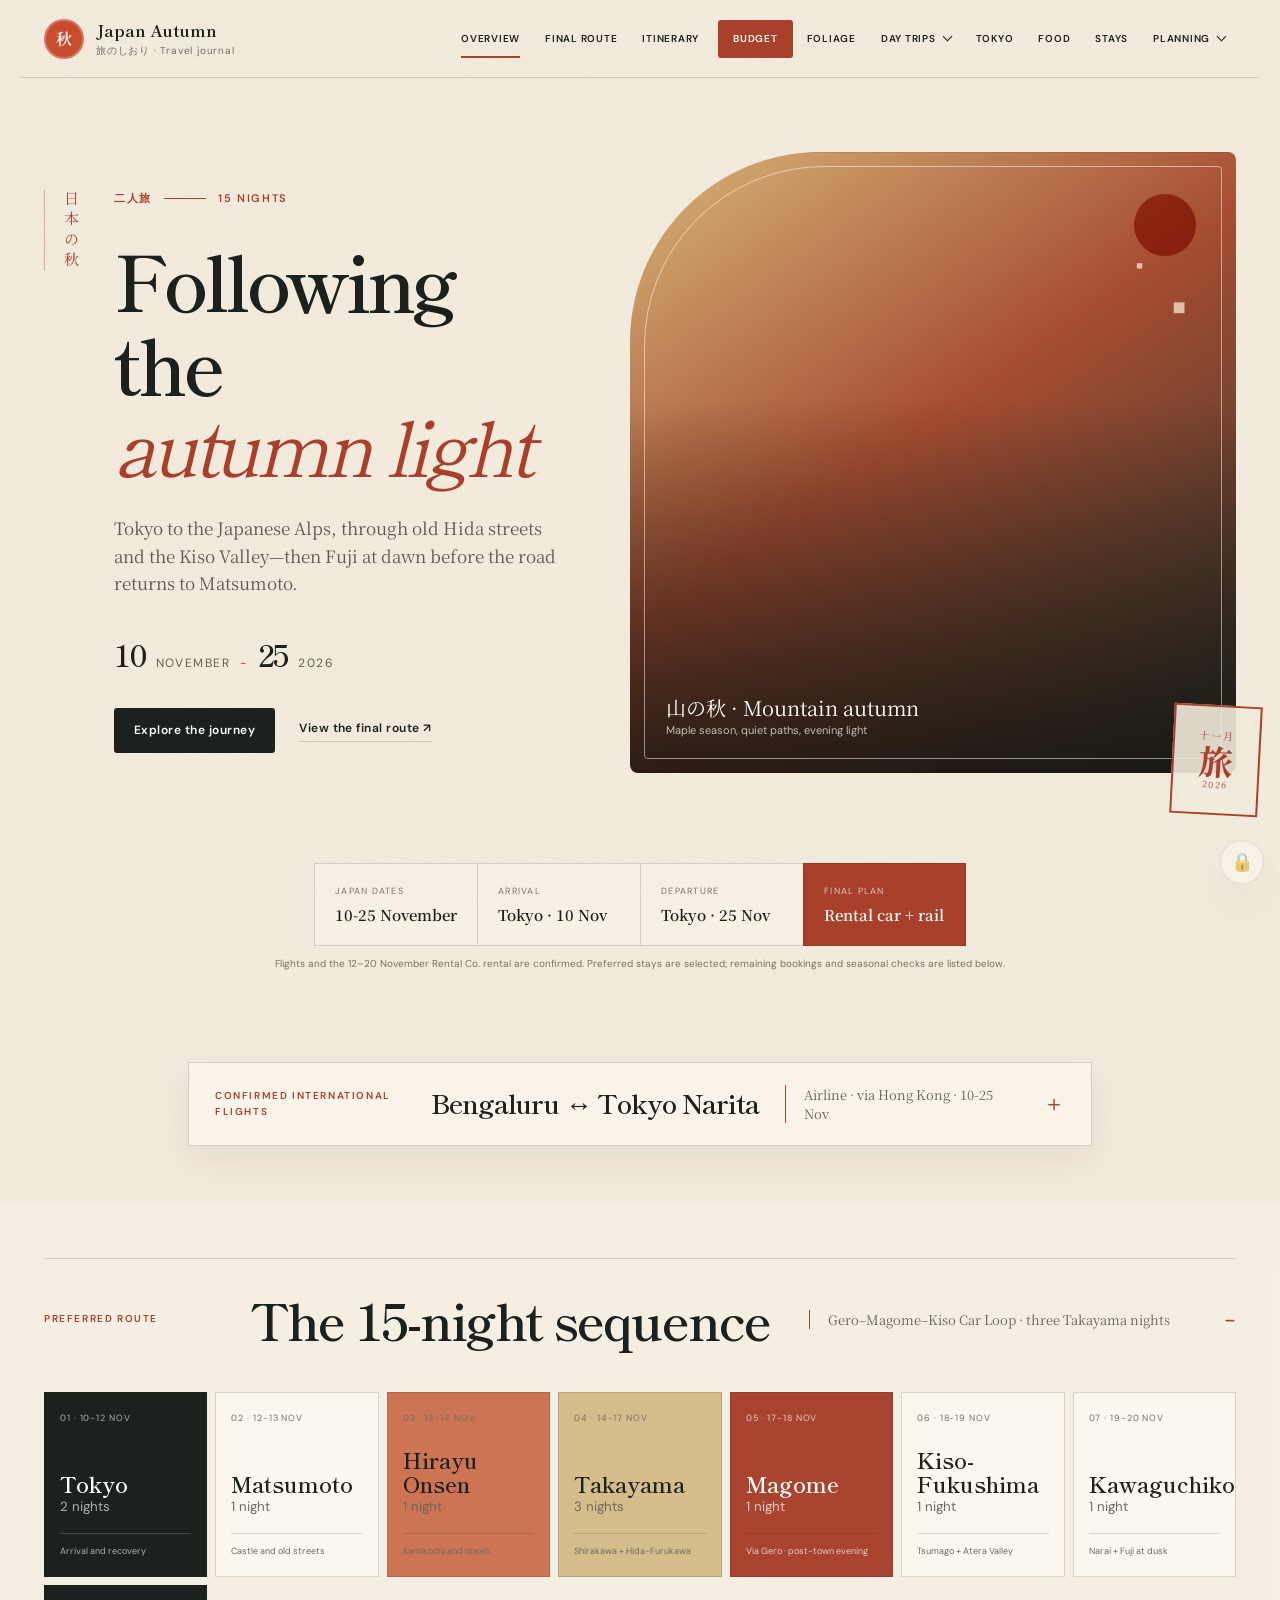
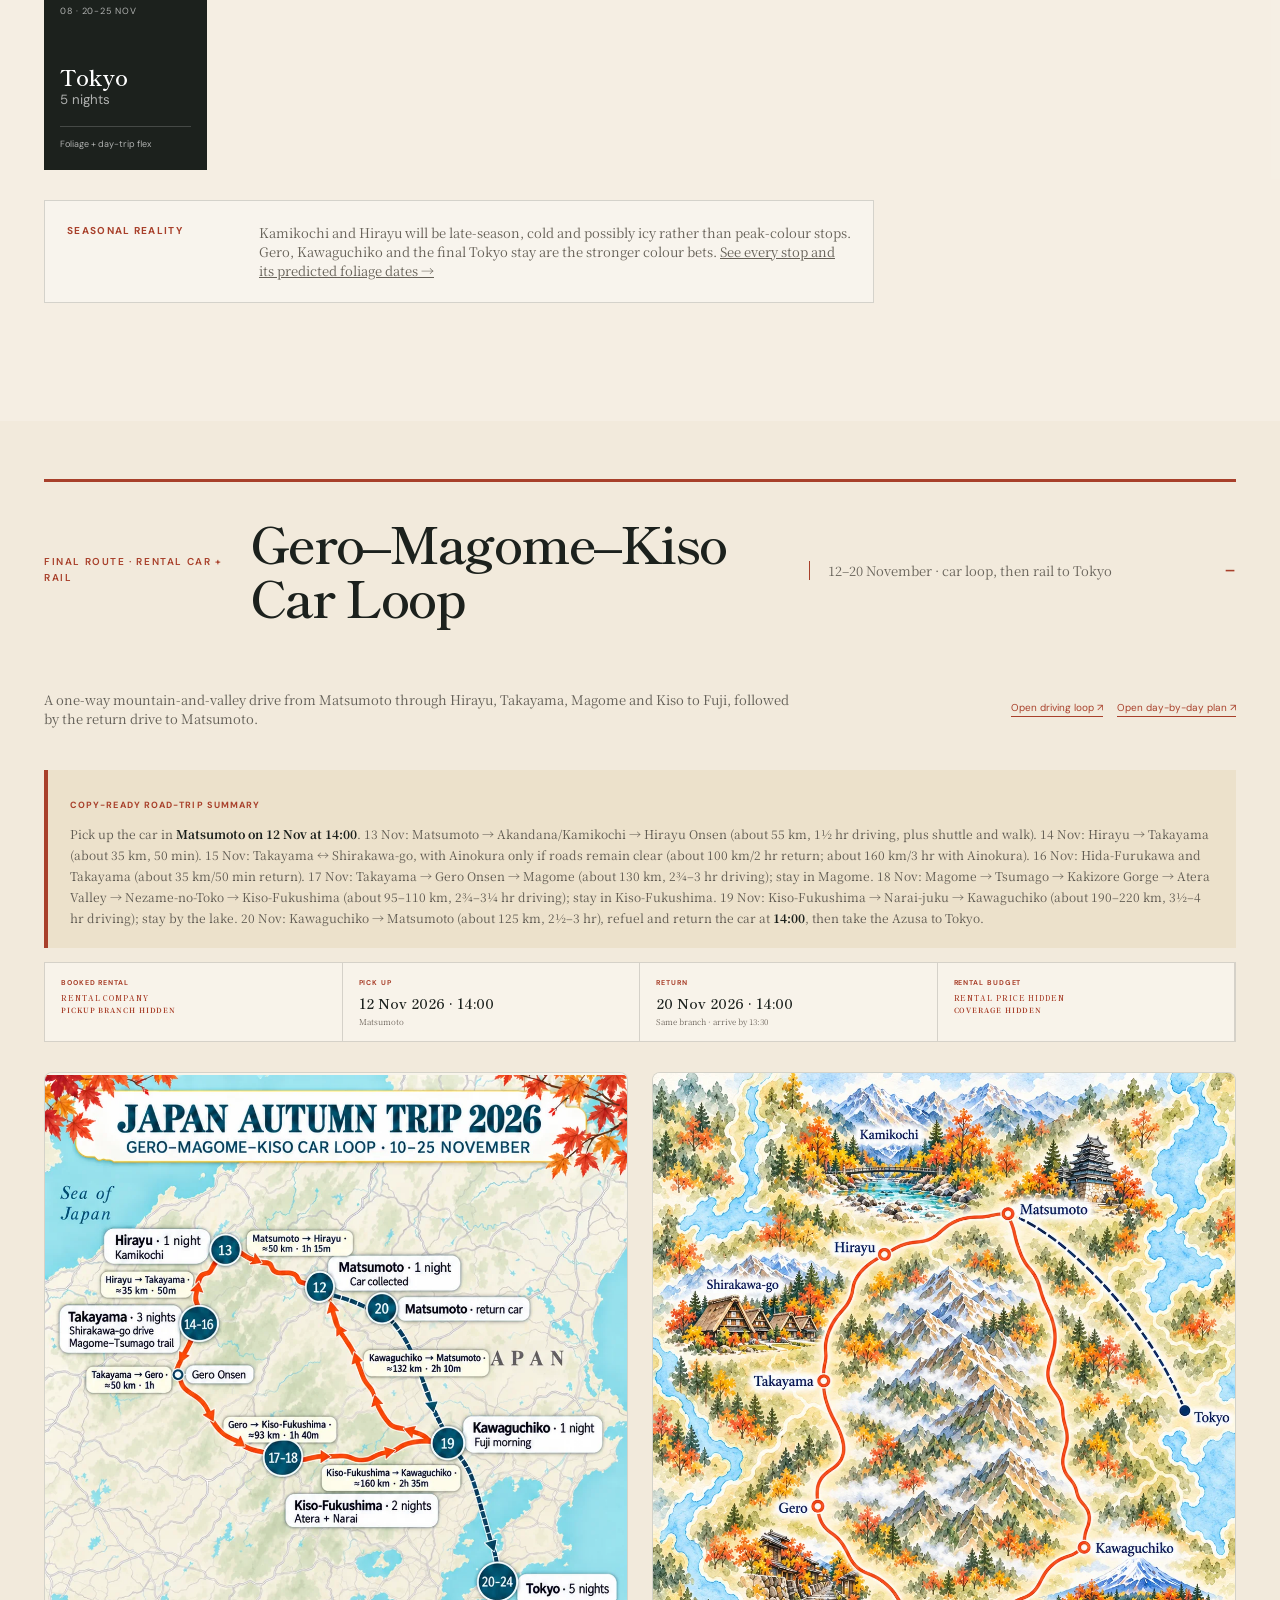
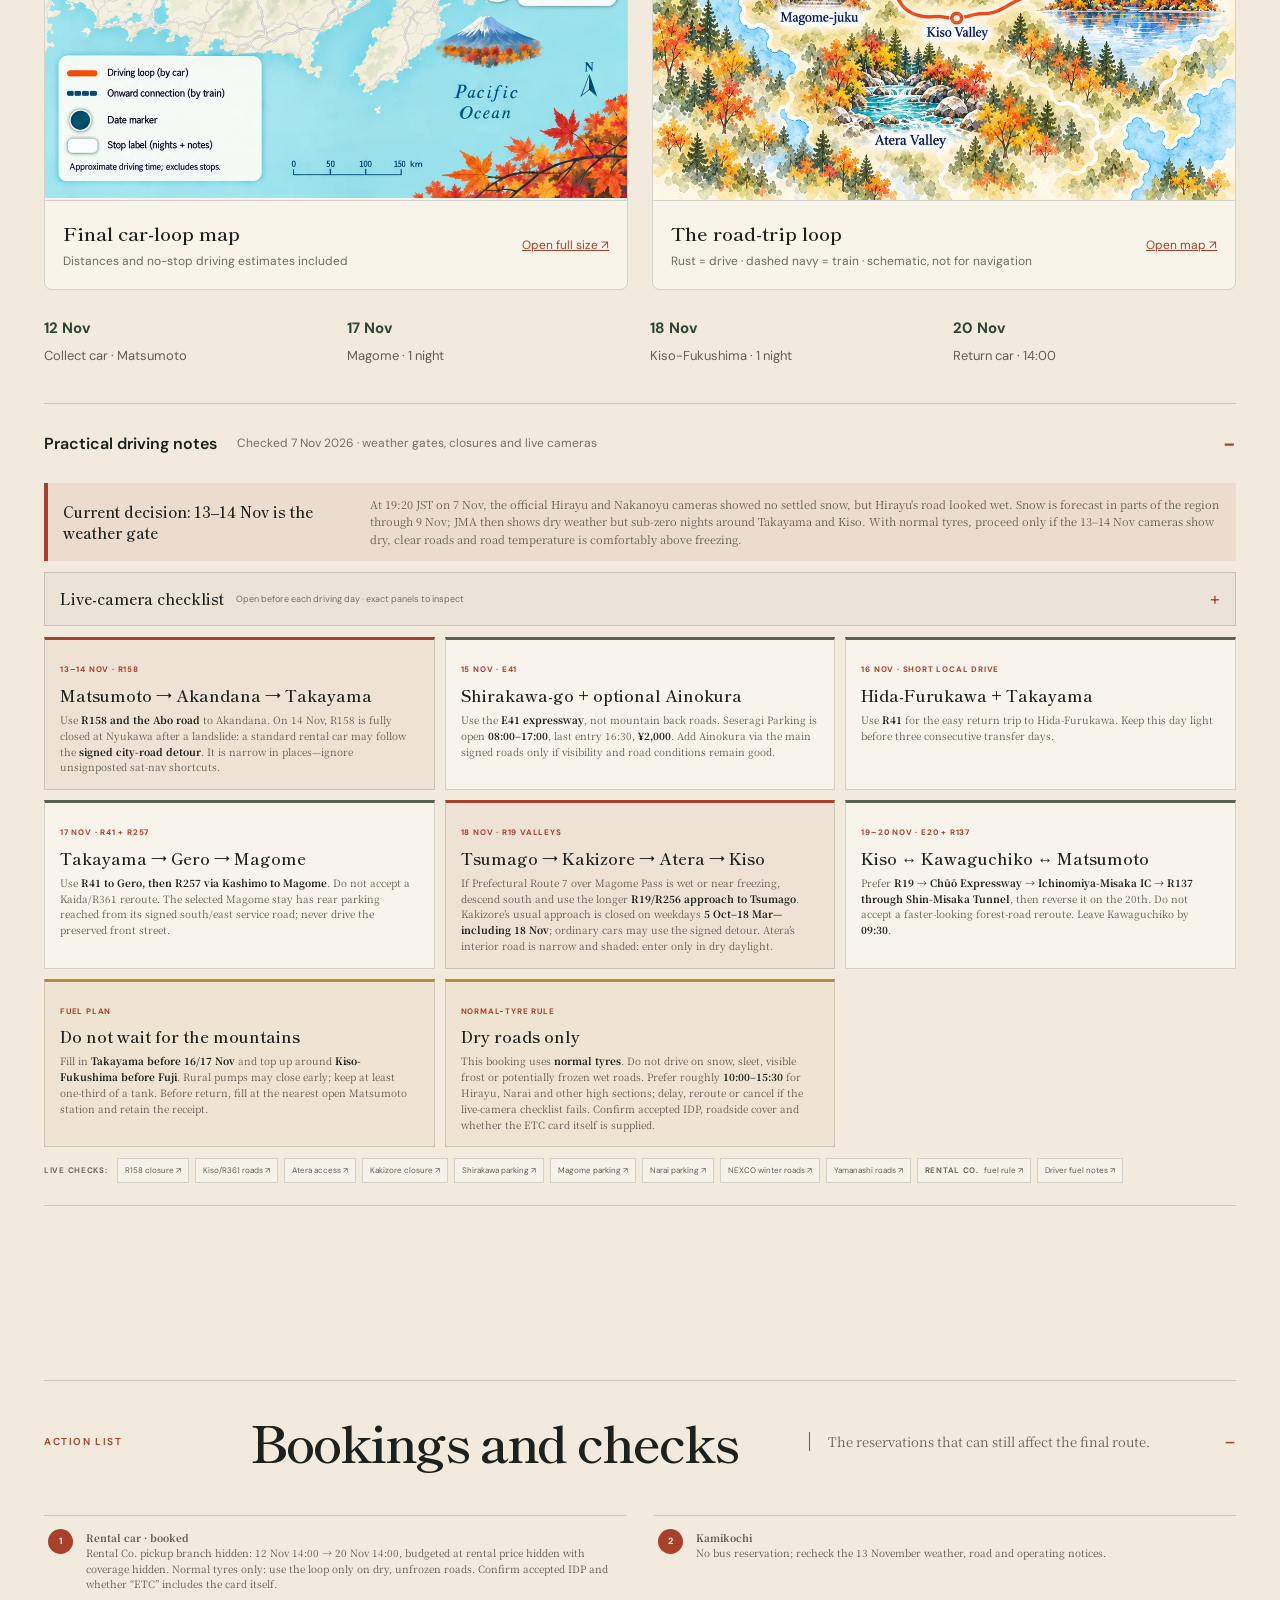
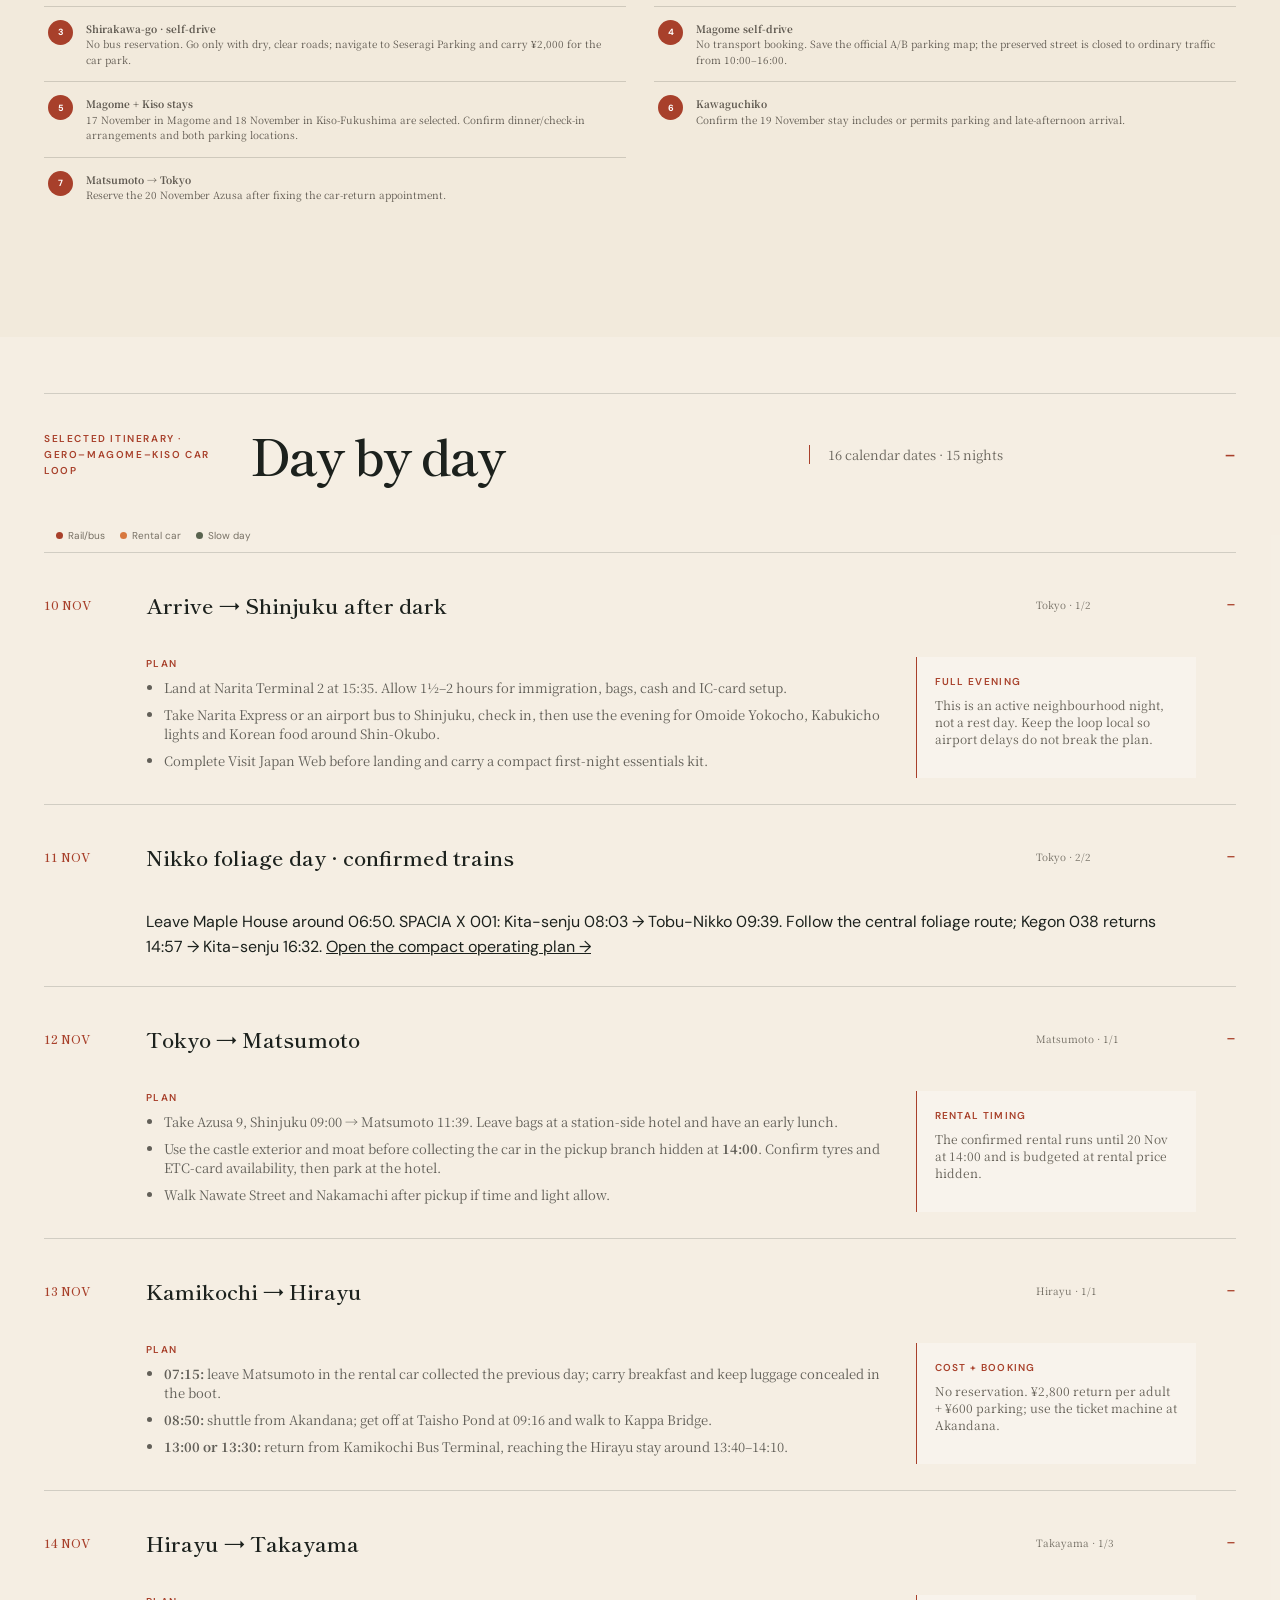
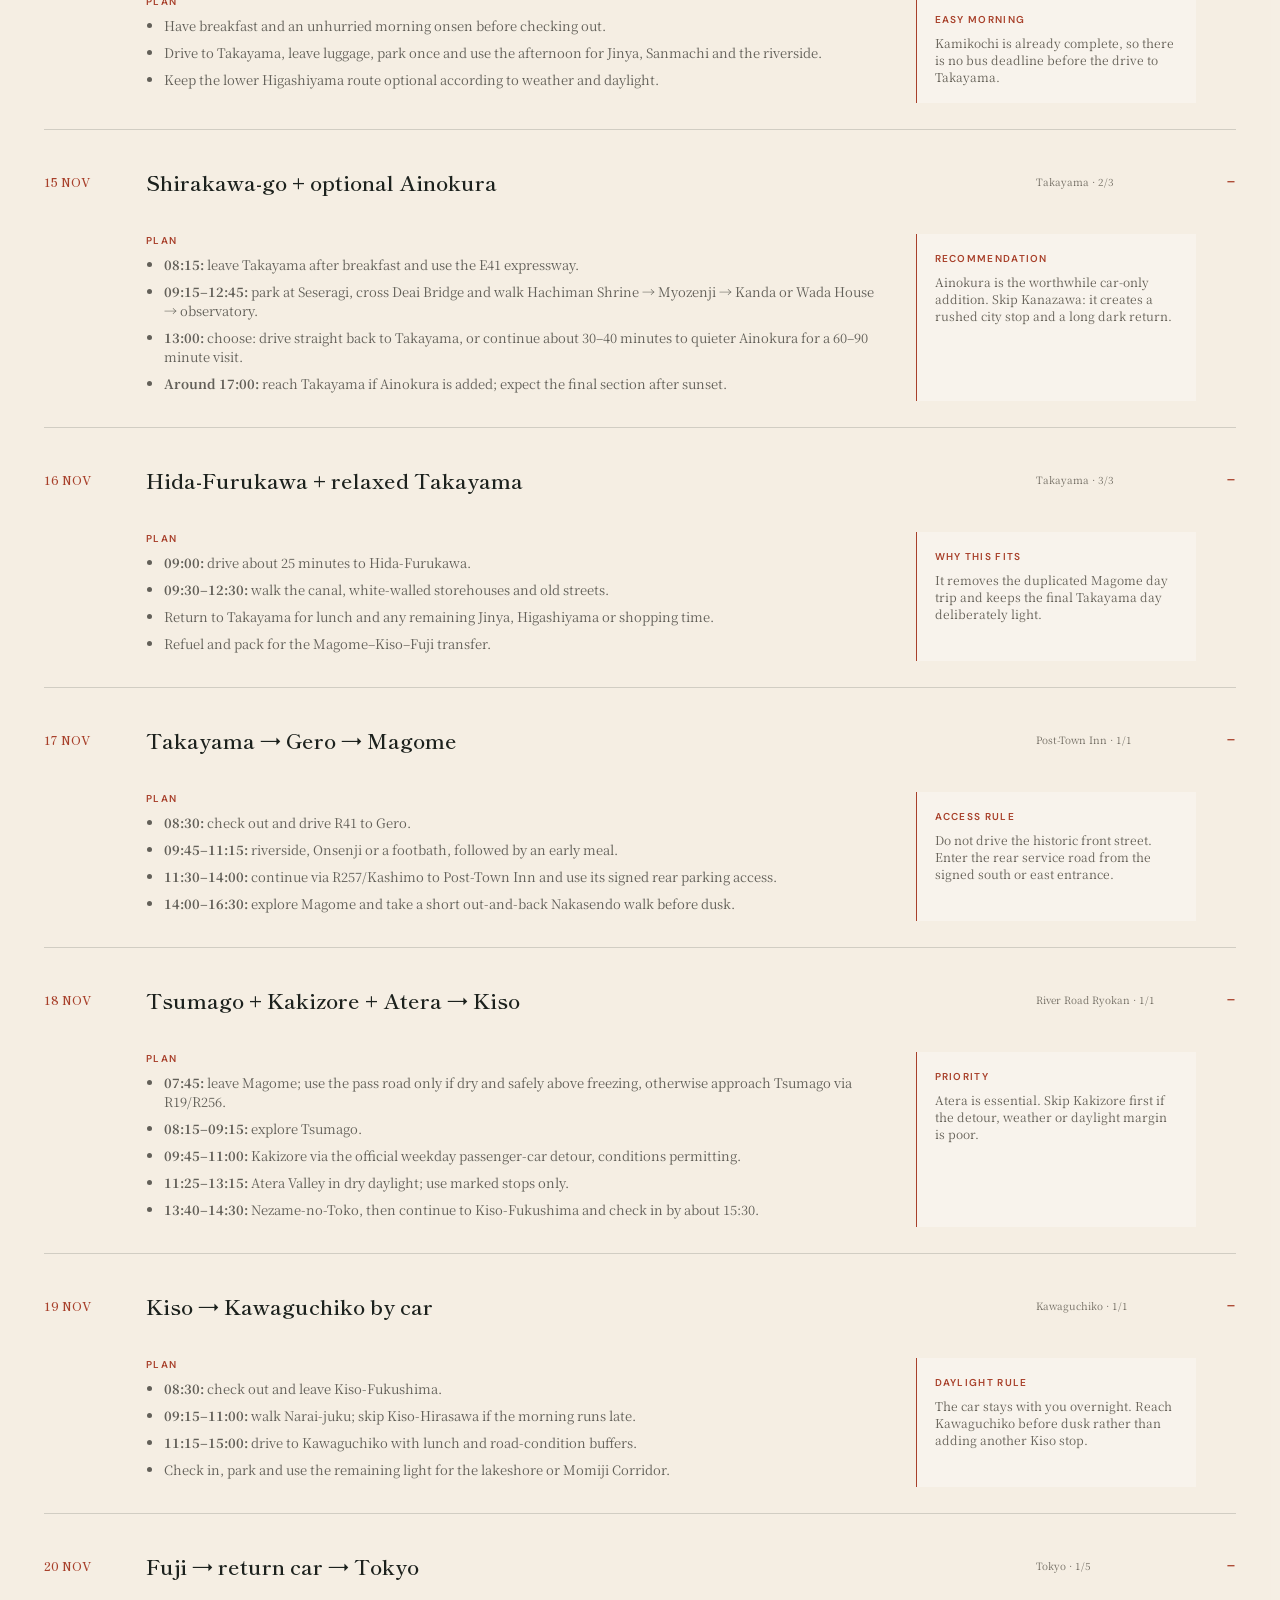
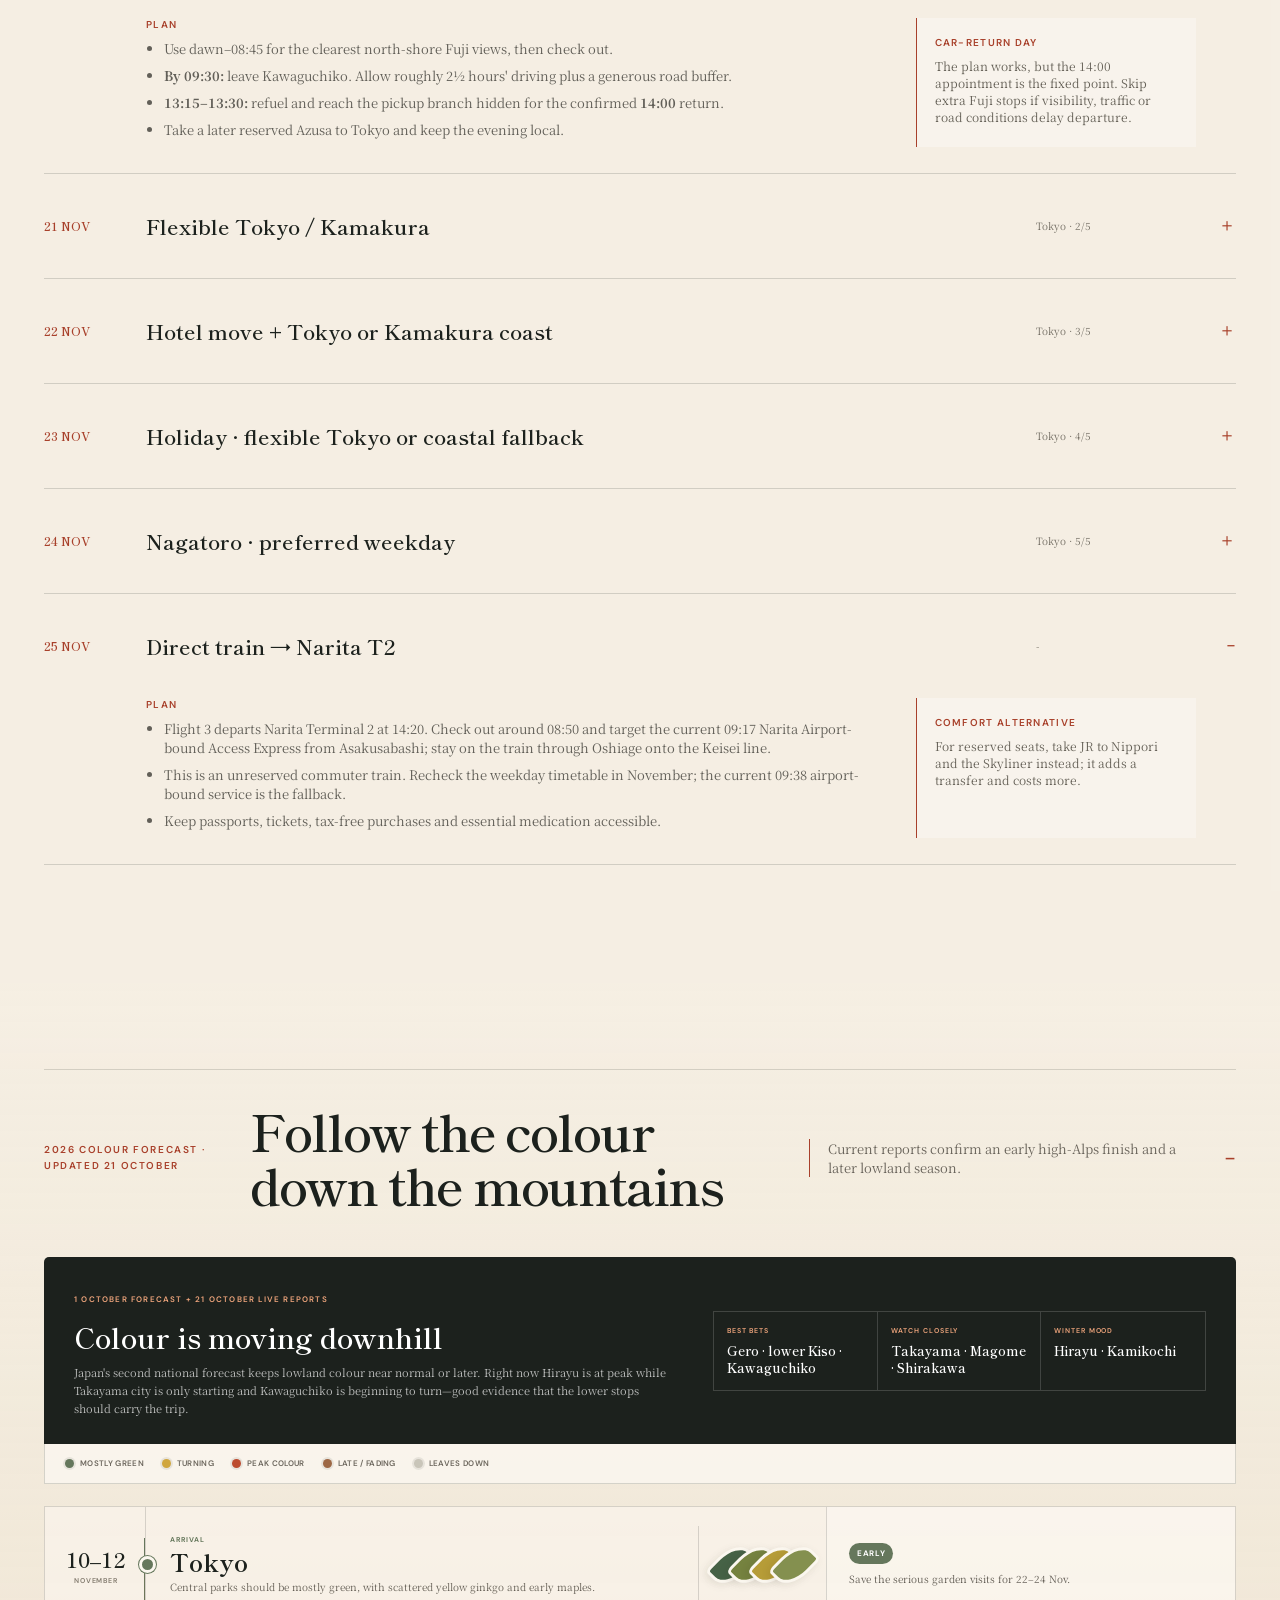
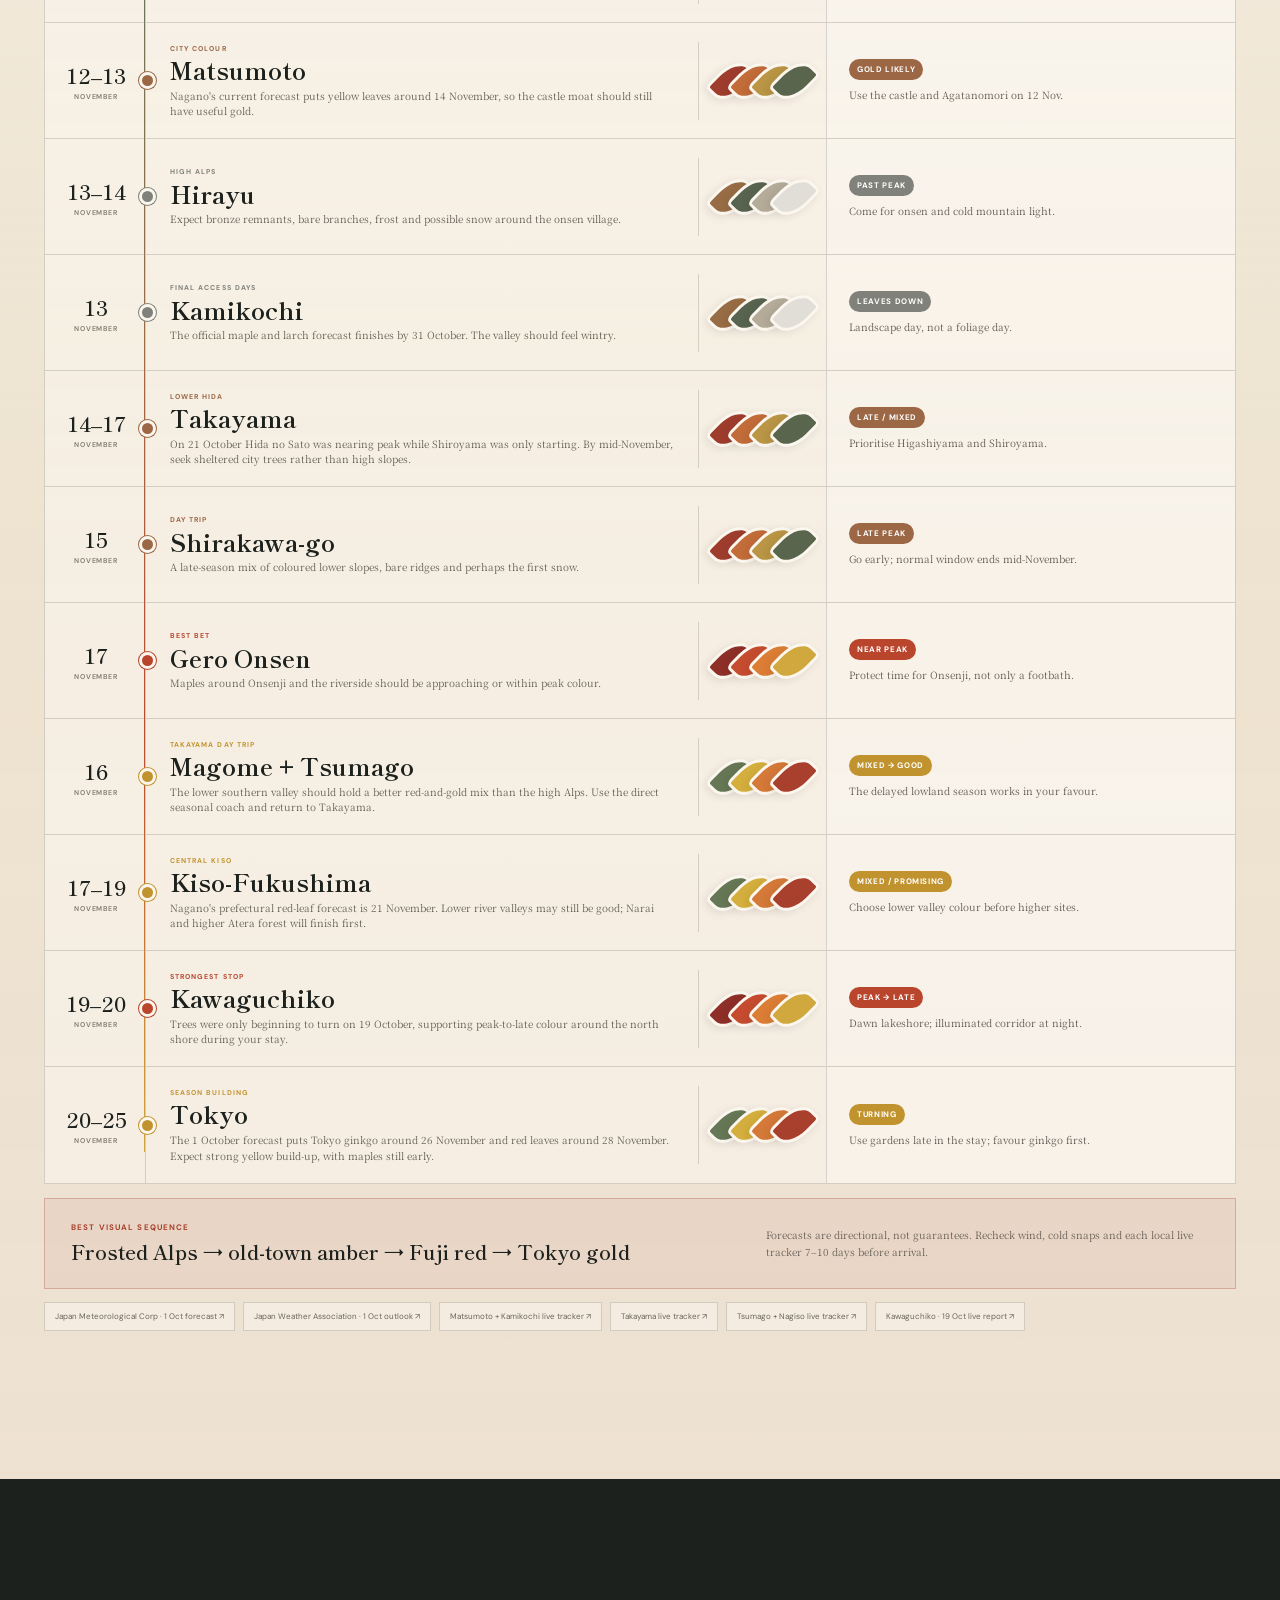
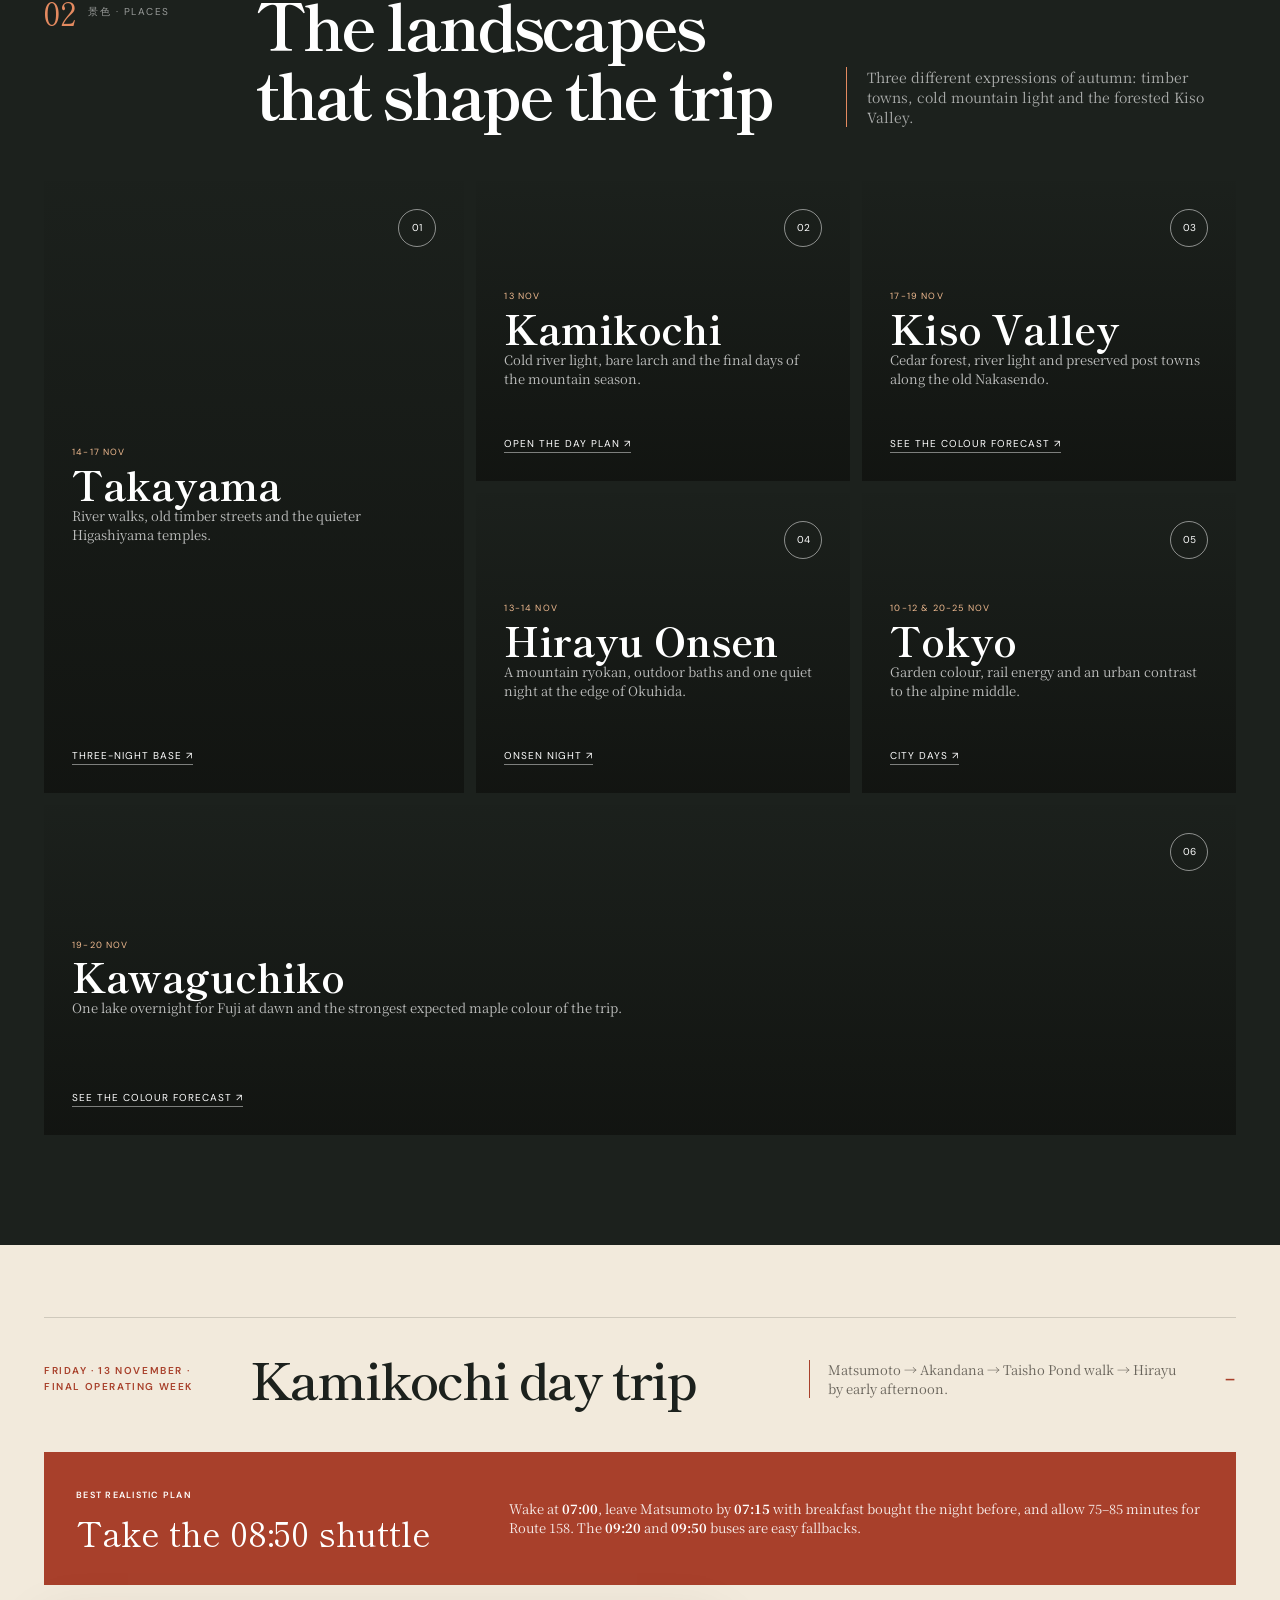
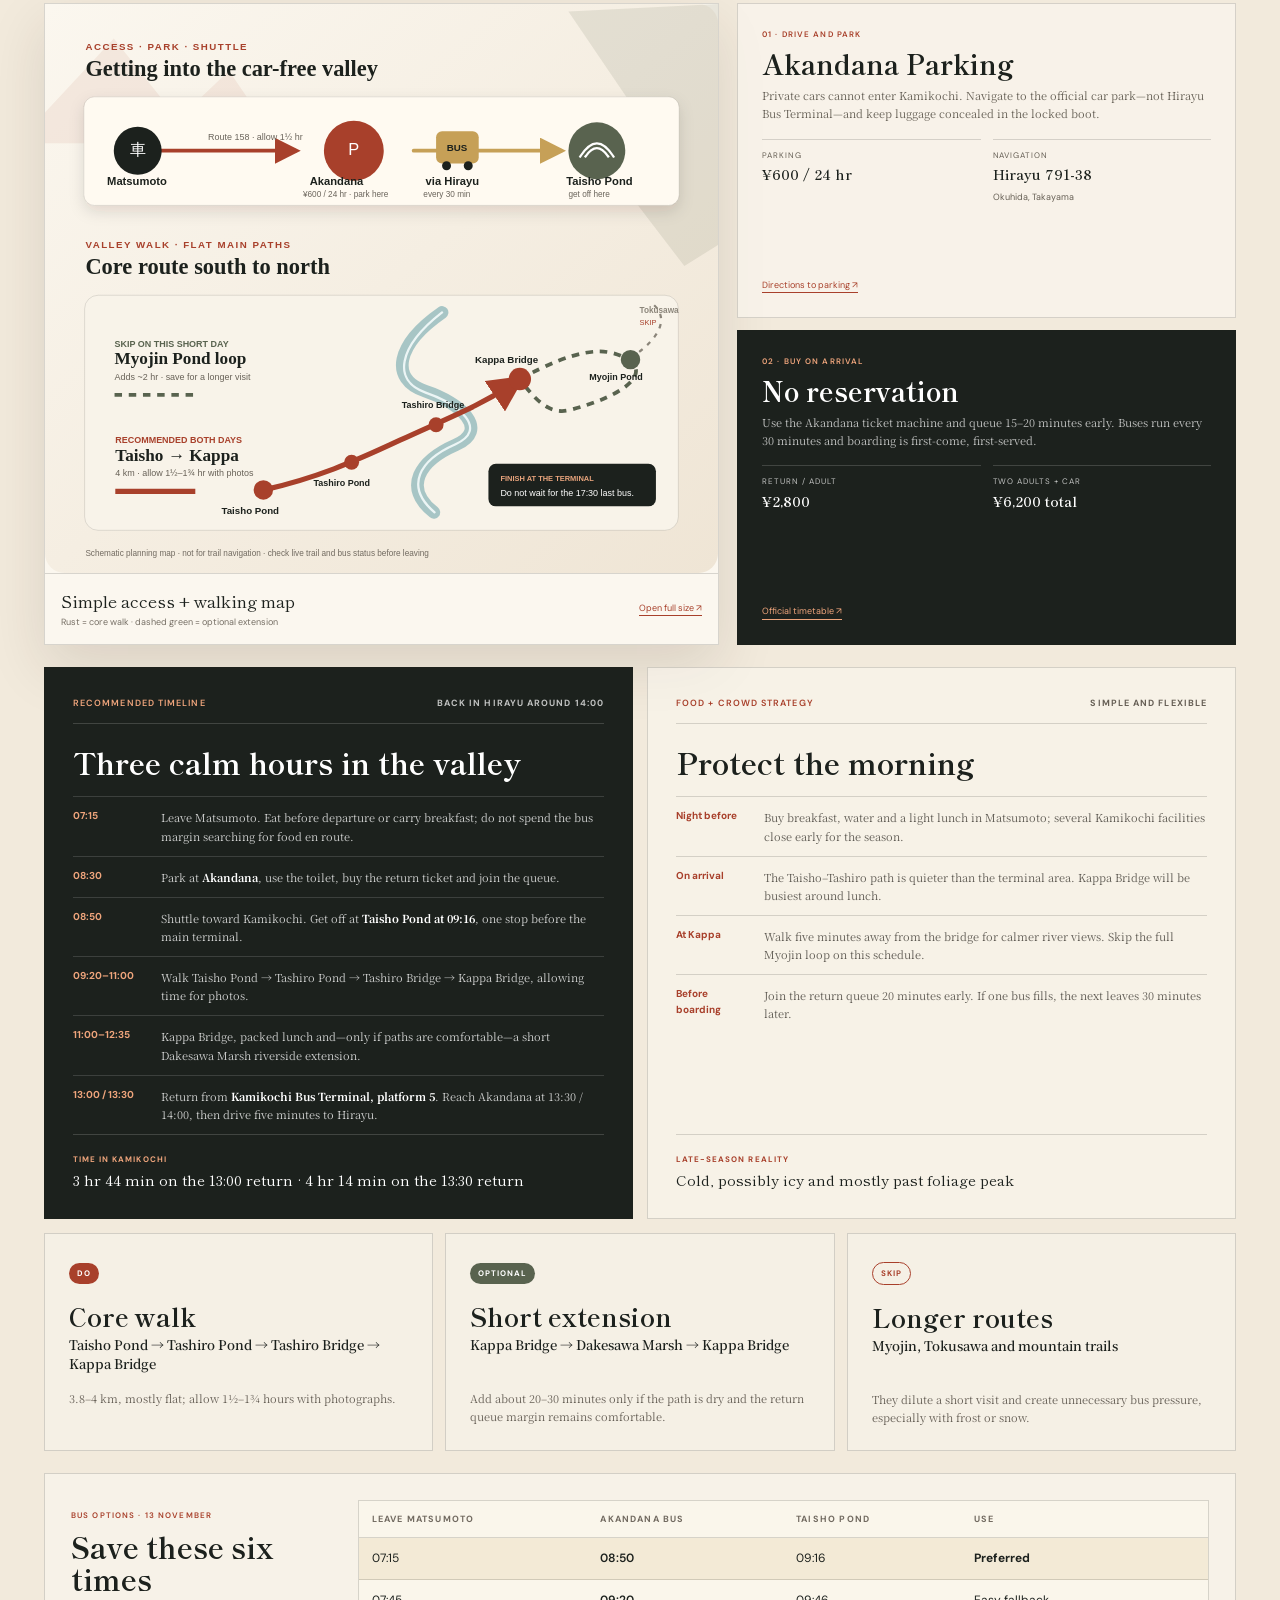
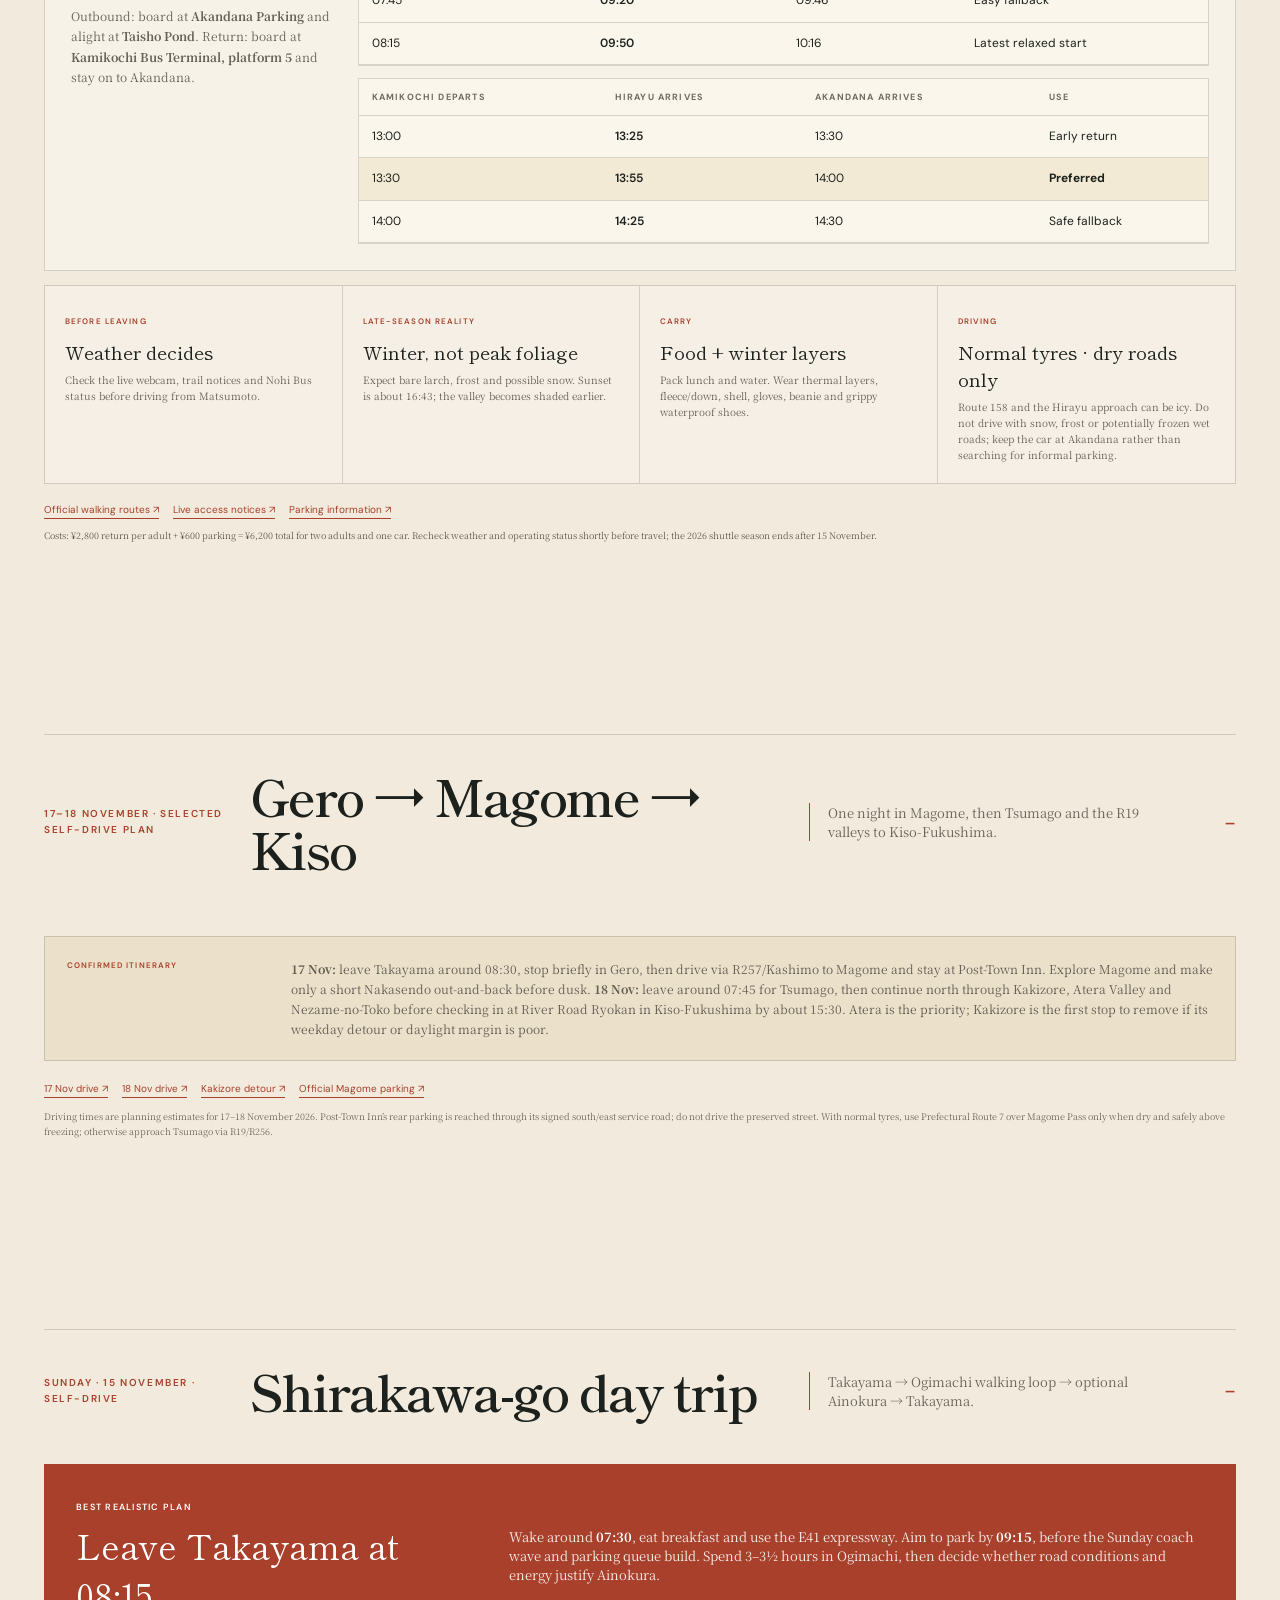
==== commit 0f07f79c: "Add live road camera safety guide" ====
--- a/index.html
+++ b/index.html
@@ -129,8 +129,16 @@
         </div>
         <div class="restored-route-maps"><figure class="route-overview-art"><a href="assets/maps/japan-balanced-car-loop-map.png" target="_blank"><img src="assets/maps/japan-balanced-car-loop-map.webp" width="1126" height="1397" loading="lazy" decoding="async" alt="Gero–Magome–Kiso car route with approximate distances and driving times from Matsumoto through Hirayu, Takayama, Gero and Kiso-Fukushima to Kawaguchiko, returning to Matsumoto on 20 November before the train to Tokyo"></a><figcaption><span><b>Final car-loop map</b><small>Distances and no-stop driving estimates included</small></span><a href="assets/maps/japan-balanced-car-loop-map.png" target="_blank">Open full size ↗</a></figcaption></figure><figure class="route-overview-art"><a href="assets/maps/japan-route-scenic-portrait.png" target="_blank" rel="noreferrer"><img src="assets/maps/japan-route-scenic-portrait.webp" width="1122" height="1402" alt="Illustrated route loop with Kamikochi, Shirakawa-go, Magome-juku and Atera Valley small integrated illustrations: drive from Matsumoto through Hirayu, Takayama, Gero, Kiso and Kawaguchiko, return to Matsumoto, then train to Tokyo" loading="lazy" decoding="async"></a><figcaption><span><b>The road-trip loop</b><small>Rust = drive · dashed navy = train · schematic, not for navigation</small></span><a href="assets/maps/japan-route-scenic-portrait.png" target="_blank" rel="noreferrer">Open map ↗</a></figcaption></figure></div>
         <div class="route-essential"><span><b>12 Nov</b> Collect car · Matsumoto</span><span><b>17 Nov</b> Magome · 1 night</span><span><b>18 Nov</b> Kiso-Fukushima · 1 night</span><span><b>20 Nov</b> Return car · 14:00</span></div>
-        <details class="route-extra drive-notes" open><summary><span>Practical driving notes</span><small>Verified 1 Nov 2026 · routes, closures, parking and fuel</small></summary><div class="route-extra-body drive-notes-body">
-          <div class="drive-alert"><b>Two active closures directly affect the selected loop</b><span>R158 at Nyukawa and weekday access to Kakizore. R361 at Kuzō Pass also remains closed, but the final route no longer uses Kaida. Recheck every driving morning.</span></div>
+        <details class="route-extra drive-notes" open><summary><span>Practical driving notes</span><small>Checked 7 Nov 2026 · weather gates, closures and live cameras</small></summary><div class="route-extra-body drive-notes-body">
+          <div class="drive-alert"><b>Current decision: 13–14 Nov is the weather gate</b><span>At 19:20 JST on 7 Nov, the official Hirayu and Nakanoyu cameras showed no settled snow, but Hirayu's road looked wet. Snow is forecast in parts of the region through 9 Nov; JMA then shows dry weather but sub-zero nights around Takayama and Kiso. With normal tyres, proceed only if the 13–14 Nov cameras show dry, clear roads and road temperature is comfortably above freezing.</span></div>
+          <details class="live-camera-brief"><summary><span>Live-camera checklist</span><small>Open before each driving day · exact panels to inspect</small></summary><div class="camera-check-grid">
+            <article><span>13–14 Nov · R158</span><h4>Abo, Sawando &amp; Akandana</h4><p><a href="https://www.cbr.mlit.go.jp/takayama/cctv/cctv_awa.html" target="_blank" rel="noreferrer">Abo Tunnel cameras ↗</a>: inspect both <b>平湯 / Hirayu</b> and <b>中ノ湯 / Nakanoyu</b>. <a href="https://chubusangaku.jp/plan/parkingfeed" target="_blank" rel="noreferrer">Parking feeds ↗</a>: check <b>R158 near Sawando Ohashi</b> and <b>Akandana P2/P3</b>. Look for white shoulders, wet shine, slush, tyre tracks and frozen shaded edges.</p></article>
+            <article><span>14, 16–17 Nov · Hida</span><h4>Takayama, Furukawa &amp; Gero</h4><p><a href="https://www.cbr.mlit.go.jp/takayama/cctv/index.html" target="_blank" rel="noreferrer">Hida camera map ↗</a>: use <b>B05/B06 Ichinomiya</b>, <b>B07 Miyato Tunnel</b>, <b>C08/C09 Kosaka–Kuguno Tunnel</b> and the Gero cameras. Check pavement colour, roadside snow and visibility—not just the town forecast.</p></article>
+            <article><span>15 Nov · E41 / R156</span><h4>Shirakawa-go</h4><p><a href="https://shirakawa-going.jp/en/" target="_blank" rel="noreferrer">Village traffic cameras ↗</a>: inspect <b>National Road 156</b>, <b>Ogimachi Crossroads</b> and <b>Seseragi Parking</b>. Use <a href="https://www.c-ihighway.jp/sp/" target="_blank" rel="noreferrer">iHighway ↗</a> for E41 snow/tyre restrictions and closures.</p></article>
+            <article><span>18–19 Nov · R19</span><h4>Magome → Kiso → Narai</h4><p><a href="https://www.cbr.mlit.go.jp/iikoku/info/live/index.php" target="_blank" rel="noreferrer">R19 camera list ↗</a>: check <b>Yomikaki, Junikane, Nojiri, Nezame climb, Kiso Maintenance Office, Yabuhara climb, both Torii Tunnel ends</b> and <b>Narai intersection</b>. Prioritise bridges, tunnel mouths and shaded climbs.</p></article>
+            <article><span>19–20 Nov · Fuji / E20</span><h4>Kawaguchiko ↔ Matsumoto</h4><p><a href="https://www.kawaguchiko.gr.jp/roadlive.php" target="_blank" rel="noreferrer">Kawaguchiko Bridge camera ↗</a> shows the local road surface. Then check <a href="https://www.c-ihighway.jp/sp/" target="_blank" rel="noreferrer">iHighway ↗</a> for E20 around Kōfu, Suwa and Okaya. Watch for snow icons, winter-tyre controls, wet pavement and temperatures near 0°C.</p></article>
+            <article class="camera-rule"><span>Normal-tyre go / no-go</span><h4>All four must be green</h4><p><b>Dry camera view · no precipitation · no snow/ice restriction · road temperature preferably above 3°C.</b> If one fails, delay until late morning, reroute or cancel that mountain leg. Clear skies alone do not rule out black ice.</p></article>
+          </div></details>
           <div class="drive-note-grid">
             <article class="drive-note-card closure"><span>13–14 Nov · R158</span><h4>Matsumoto → Akandana → Takayama</h4><p>Use <b>R158 and the Abo road</b> to Akandana. On 14 Nov, R158 is fully closed at Nyukawa after a landslide: a standard rental car may follow the <b>signed city-road detour</b>. It is narrow in places—ignore unsignposted sat-nav shortcuts.</p></article>
             <article class="drive-note-card"><span>15 Nov · E41</span><h4>Shirakawa-go + optional Ainokura</h4><p>Use the <b>E41 expressway</b>, not mountain back roads. Seseragi Parking is open <b>08:00–17:00</b>, last entry 16:30, <b>¥2,000</b>. Add Ainokura via the main signed roads only if visibility and road conditions remain good.</p></article>
@@ -139,7 +147,7 @@
             <article class="drive-note-card closure"><span>18 Nov · R19 valleys</span><h4>Tsumago → Kakizore → Atera → Kiso</h4><p>If Prefectural Route 7 over Magome Pass is wet or near freezing, descend south and use the longer <b>R19/R256 approach to Tsumago</b>. Kakizore’s usual approach is closed on weekdays <b>5 Oct–18 Mar—including 18 Nov</b>; ordinary cars may use the signed detour. Atera’s interior road is narrow and shaded: enter only in dry daylight.</p></article>
             <article class="drive-note-card"><span>19–20 Nov · E20 + R137</span><h4>Kiso ↔ Kawaguchiko ↔ Matsumoto</h4><p>Prefer <b>R19 → Chūō Expressway → Ichinomiya-Misaka IC → R137 through Shin-Misaka Tunnel</b>, then reverse it on the 20th. Do not accept a faster-looking forest-road reroute. Leave Kawaguchiko by <b>09:30</b>.</p></article>
             <article class="drive-note-card fuel"><span>Fuel plan</span><h4>Do not wait for the mountains</h4><p>Fill in <b>Takayama before 16/17 Nov</b> and top up around <b>Kiso-Fukushima before Fuji</b>. Rural pumps may close early; keep at least one-third of a tank. Before return, fill at the nearest open Matsumoto station and retain the receipt.</p></article>
-            <article class="drive-note-card fuel"><span>Normal-tyre rule</span><h4>Dry roads only</h4><p>This booking uses <b>normal tyres</b>. Do not drive on snow, sleet, visible frost or potentially frozen wet roads. For each mountain leg, require a dry forecast and comfortably above-freezing road temperatures; delay, reroute or cancel that leg if those conditions fail. Confirm accepted IDP, roadside cover and whether the ETC card itself is supplied.</p></article>
+            <article class="drive-note-card fuel"><span>Normal-tyre rule</span><h4>Dry roads only</h4><p>This booking uses <b>normal tyres</b>. Do not drive on snow, sleet, visible frost or potentially frozen wet roads. Prefer roughly <b>10:00–15:30</b> for Hirayu, Narai and other high sections; delay, reroute or cancel if the live-camera checklist fails. Confirm accepted IDP, roadside cover and whether the ETC card itself is supplied.</p></article>
           </div>
           <div class="drive-source-row"><span>Live checks:</span><a href="https://www.pref.gifu.lg.jp/page/483822.html" target="_blank" rel="noreferrer">R158 closure ↗</a><a href="https://www.pref.nagano.lg.jp/kisoken/doro/kukan.html" target="_blank" rel="noreferrer">Kiso/R361 roads ↗</a><a href="https://okuwa.kisoji.com/kanko/shizen/aderakeikoku/precautions_atera.html" target="_blank" rel="noreferrer">Atera access ↗</a><a href="https://nagiso.jp/kakizore_close/" target="_blank" rel="noreferrer">Kakizore closure ↗</a><a href="https://shirakawa-go.gr.jp/en/access/" target="_blank" rel="noreferrer">Shirakawa parking ↗</a><a href="https://www.city.nakatsugawa.lg.jp/kanko/miru/1/3760.html" target="_blank" rel="noreferrer">Magome parking ↗</a><a href="https://www.naraijuku.com/access/" target="_blank" rel="noreferrer">Narai parking ↗</a><a href="https://www.c-nexco.co.jp/en/special/snow/" target="_blank" rel="noreferrer">NEXCO winter roads ↗</a><a href="https://www.pref.yamanashi.jp/dourokisei/" target="_blank" rel="noreferrer">Yamanashi roads ↗</a><a href="#vault" data-vh="0" target="_blank" rel="noreferrer"><span class="vault-t" data-vt="13">Rental Co.</span> fuel rule ↗</a><a href="https://www.reddit.com/r/JapanTravelTips/comments/1vavl14/" target="_blank" rel="noreferrer">Driver fuel notes ↗</a></div>
         </div></details>
@@ -634,9 +642,9 @@
 
     <section class="section" id="stays">
       <details class="major-section" open><summary><span class="eyebrow">Accommodation reservations</span><strong>Booked stays and active options</strong><small>Only the current choices, with room notes and the nearest useful public transport.</small></summary><div class="major-body">
-      <div class="reservation-status"><div><span>Preferred sequence</span><strong>Oyado Cocochi → <span class="vault-t" data-vt="49">Cedar Hotel</span> → <span class="vault-t" data-vt="50">Pine Ryokan</span> → <span class="vault-t" data-vt="51">Willow Hotel</span> → <span class="vault-t" data-vt="52">Post-Town Inn</span> → <span class="vault-t" data-vt="53">River Road Ryokan</span> → <span class="vault-t" data-vt="54">Plum Inn</span> → <span class="vault-t" data-vt="55">Bamboo House</span> → <span class="vault-t" data-vt="56">Lotus Hotel</span></strong><p>The selected loop now uses one night in Magome on 17 November and one in Kiso-Fukushima on 18 November.</p></div><div class="attention"><span>Alternate options</span><strong><span class="vault-t" data-vt="57">Hirayu backup</span> · <span class="vault-t" data-vt="58">Takayama backup</span> · <span class="vault-t" data-vt="59">Kawaguchiko backup</span> · Tokyo backups</strong><p>These remain comparison options until the final stay sequence is settled.</p></div></div>
+      <div class="reservation-status"><div><span>Preferred sequence</span><strong><span class="vault-t" data-vt="61">Maple House</span> → <span class="vault-t" data-vt="49">Cedar Hotel</span> → <span class="vault-t" data-vt="50">Pine Ryokan</span> → <span class="vault-t" data-vt="51">Willow Hotel</span> → <span class="vault-t" data-vt="52">Post-Town Inn</span> → <span class="vault-t" data-vt="53">River Road Ryokan</span> → <span class="vault-t" data-vt="54">Plum Inn</span> → <span class="vault-t" data-vt="55">Bamboo House</span> → <span class="vault-t" data-vt="56">Lotus Hotel</span></strong><p>The selected loop now uses one night in Magome on 17 November and one in Kiso-Fukushima on 18 November.</p></div><div class="attention"><span>Alternate options</span><strong><span class="vault-t" data-vt="57">Hirayu backup</span> · <span class="vault-t" data-vt="58">Takayama backup</span> · <span class="vault-t" data-vt="59">Kawaguchiko backup</span> · Tokyo backups</strong><p>These remain comparison options until the final stay sequence is settled.</p></div></div>
       <div class="booking-grid">
-        <article class="booking-card preferred-stay"><header><span>10–12 Nov · Tokyo · booked</span><b>2 nights · confirmed</b></header><h3>Oyado Cocochi · お宿ココチ</h3><p>1-4-13 Hyakunincho, Shinjuku · 2–3 minutes from JR Shin-Okubo Station.</p></article>
+        <article class="booking-card preferred-stay"><header><span>10–12 Nov · Tokyo · booked</span><b>2 nights · confirmed</b></header><h3><span class="vault-t" data-vt="61">Maple House</span></h3><div class="vault-block" data-vb="0"><p class="vault-note">🔒 Details hidden · unlock to view</p></div></article>
         <article class="booking-card preferred-stay"><header><span>12–13 Nov · Matsumoto</span><b><span class="vault-t" data-vt="62">price hidden</span> · 1 night</b></header><h3><span class="vault-t" data-vt="63">Cedar Hotel</span></h3><div class="vault-block" data-vb="1"><p class="vault-note">🔒 Details hidden · unlock to view</p></div></article>
         <article class="booking-card preferred-stay"><header><span>13–14 Nov · Hirayu · preferred</span><b><span class="vault-t" data-vt="64">price hidden</span> · 1 night</b></header><h3><span class="vault-t" data-vt="65">Pine Ryokan</span></h3><div class="vault-block" data-vb="2"><p class="vault-note">🔒 Details hidden · unlock to view</p></div></article>
         <article class="booking-card"><header><span>13–14 Nov · Hirayu · alternate</span><b><span class="vault-t" data-vt="66">price hidden</span> · 1 night</b></header><h3><span class="vault-t" data-vt="67">Hirayu backup</span></h3><div class="vault-block" data-vb="3"><p class="vault-note">🔒 Details hidden · unlock to view</p></div></article>
@@ -663,7 +671,7 @@
       <div class="legend"><span class="dot rail"></span>Rail/bus <span class="dot car"></span>Rental car <span class="dot rest"></span>Slow day</div>
       <div class="day-list">
         <details class="day rail-day" open><summary><span class="date">10 Nov</span><span class="day-title">Arrive → Shinjuku after dark</span><span class="nights">Tokyo · 1/2</span></summary><div class="detail-body day-grid"><div><h3>Plan</h3><ul><li>Land at Narita Terminal 2 at 15:35. Allow 1½–2 hours for immigration, bags, cash and IC-card setup.</li><li>Take Narita Express or an airport bus to Shinjuku, check in, then use the evening for Omoide Yokocho, Kabukicho lights and Korean food around Shin-Okubo.</li><li>Complete Visit Japan Web before landing and carry a compact first-night essentials kit.</li></ul></div><aside class="food-box"><h3>Full evening</h3><p>This is an active neighbourhood night, not a rest day. Keep the loop local so airport delays do not break the plan.</p></aside></div></details>
-        <details class="day rail-day" open><summary><span class="date">11 Nov</span><span class="day-title">Nikko foliage day · confirmed trains</span><span class="nights">Tokyo · 2/2</span></summary><div class="detail-body"><p>Leave Oyado Cocochi around 06:50. SPACIA X 001: Kita-senju 08:03 → Tobu-Nikko 09:39. Follow the central foliage route; Kegon 038 returns 14:57 → Kita-senju 16:32. <a href="#nikko-day-trip">Open the compact operating plan →</a></p></div></details>
+        <details class="day rail-day" open><summary><span class="date">11 Nov</span><span class="day-title">Nikko foliage day · confirmed trains</span><span class="nights">Tokyo · 2/2</span></summary><div class="detail-body"><p>Leave <span class="vault-t" data-vt="61">Maple House</span> around 06:50. SPACIA X 001: Kita-senju 08:03 → Tobu-Nikko 09:39. Follow the central foliage route; Kegon 038 returns 14:57 → Kita-senju 16:32. <a href="#nikko-day-trip">Open the compact operating plan →</a></p></div></details>
         <details class="day rail-day" open><summary><span class="date">12 Nov</span><span class="day-title">Tokyo → Matsumoto</span><span class="nights">Matsumoto · 1/1</span></summary><div class="detail-body day-grid"><div><h3>Plan</h3><ul><li>Take Azusa 9, Shinjuku 09:00 → Matsumoto 11:39. Leave bags at a station-side hotel and have an early lunch.</li><li>Use the castle exterior and moat before collecting the car in the <span class="vault-t" data-vt="100">pickup branch hidden</span> at <b>14:00</b>. Confirm tyres and ETC-card availability, then park at the hotel.</li><li>Walk Nawate Street and Nakamachi after pickup if time and light allow.</li></ul></div><aside class="food-box"><h3>Rental timing</h3><p>The confirmed rental runs until 20 Nov at 14:00 and is budgeted at <span class="vault-t" data-vt="101">rental price hidden</span>.</p></aside></div></details>
         <details class="day car-day" open><summary><span class="date">13 Nov</span><span class="day-title">Kamikochi → Hirayu</span><span class="nights">Hirayu · 1/1</span></summary><div class="detail-body day-grid"><div><h3>Plan</h3><ul><li><b>07:15:</b> leave Matsumoto in the rental car collected the previous day; carry breakfast and keep luggage concealed in the boot.</li><li><b>08:50:</b> shuttle from Akandana; get off at Taisho Pond at 09:16 and walk to Kappa Bridge.</li><li><b>13:00 or 13:30:</b> return from Kamikochi Bus Terminal, reaching the Hirayu stay around 13:40–14:10.</li></ul></div><aside class="food-box"><h3>Cost + booking</h3><p>No reservation. ¥2,800 return per adult + ¥600 parking; use the ticket machine at Akandana.</p></aside></div></details>
         <details class="day car-day" open><summary><span class="date">14 Nov</span><span class="day-title">Hirayu → Takayama</span><span class="nights">Takayama · 1/3</span></summary><div class="detail-body day-grid"><div><h3>Plan</h3><ul><li>Have breakfast and an unhurried morning onsen before checking out.</li><li>Drive to Takayama, leave luggage, park once and use the afternoon for Jinya, Sanmachi and the riverside.</li><li>Keep the lower Higashiyama route optional according to weather and daylight.</li></ul></div><aside class="food-box"><h3>Easy morning</h3><p>Kamikochi is already complete, so there is no bus deadline before the drive to Takayama.</p></aside></div></details>
@@ -684,11 +692,11 @@
 
     <section class="section tinted nikko-section" id="nikko-day-trip">
       <details class="major-section" open>
-        <summary><span class="eyebrow">Confirmed · Wednesday 11 November</span><strong>Nikko foliage day</strong><small>Two practical routes from Oyado Cocochi, built around the confirmed 08:03 outbound and 14:57 return.</small></summary>
+        <summary><span class="eyebrow">Confirmed · Wednesday 11 November</span><strong>Nikko foliage day</strong><small>Two practical routes from <span class="vault-t" data-vt="61">Maple House</span>, built around the confirmed 08:03 outbound and 14:57 return.</small></summary>
         <div class="major-body">
           <div class="nikko-decision">
             <div><span>Fixed train window</span><strong>09:39 in · 14:57 out</strong><p><b>SPACIA X 001:</b> Kita-senju 08:03 → Tobu-Nikko 09:39. <b>Kegon 038:</b> Tobu-Nikko 14:57 → Kita-senju 16:32. The central route is the highest-confidence foliage plan.</p></div>
-            <dl><div><dt>Hotel</dt><dd>Oyado Cocochi</dd></div><div><dt>Leave</dt><dd>≈06:50</dd></div><div><dt>Buffer</dt><dd>25–30 min</dd></div></dl>
+            <dl><div><dt>Hotel</dt><dd><span class="vault-t" data-vt="61">Maple House</span></dd></div><div><dt>Leave</dt><dd>≈06:50</dd></div><div><dt>Buffer</dt><dd>25–30 min</dd></div></dl>
           </div>
 
           <div class="nikko-alert" role="note"><span>Latest foliage call</span><p><b>Stay in central Nikko.</b> Shoyoen, the Sannai shrine district and Tamozawa should be near peak. Chuzenji/Kegon is fading and adds traffic risk; Ryuzu, Yunoko and Yudaki are finished.</p></div>
@@ -698,14 +706,19 @@
               <summary><span>01</span><strong>Hotel, train and bus map</strong><small>The only connections to remember</small></summary>
               <div class="nikko-panel-body">
                 <div class="boarding-map-grid">
-                  <article class="boarding-map recommended">
-                    <header><span>Outbound · leave around 06:50</span><h3>Oyado Cocochi → SPACIA X</h3></header>
-                    <div class="station-schematic" aria-label="Oyado Cocochi to the Tobu Limited Express boarding point at Kita-senju">
-                      <div><b>Oyado Cocochi</b><small>Walk 2–3 min</small></div><i>→</i><div><b>Shin-Okubo</b><small>Yamanote · Ikebukuro/Ueno</small></div><i>→</i><div><b>Nishi-nippori</b><small>Chiyoda · Kita-ayase</small></div><i>→</i><div class="target"><b>Kita-senju</b><small>Tobu 1F · platforms 1/2</small></div>
+                  <article class="boarding-map recommended transfer-guide">
+                    <header><span>Outbound · leave around 06:50</span><h3><span class="vault-t" data-vt="61">Maple House</span> → the correct SPACIA X entrance</h3></header>
+                    <div class="nikko-transfer-verdict"><b>Remember only this:</b><p>At <b>Nishi-nippori</b>, tap through the dedicated JR → Chiyoda transfer gate. At <b>Kita-senju</b>, stay inside the station, go from Chiyoda B2 to Tobu 1F, then walk to the <b>far Kasukabe/Nikko end of Platforms 1–2</b>.</p></div>
+                    <figure class="nikko-transfer-map"><img src="assets/maps/tokyo-hotel-to-spacia-x.svg" alt="Transfer map from the Shinjuku-area hotel via Shin-Okubo and Nishi-nippori to the dedicated Limited Express entrance at the north end of Tobu platforms 1 and 2 in Kita-senju" width="1400" height="820"><figcaption>The orange-red box is the destination inside Kita-senju: the dedicated Limited Express entrance—not another station or an ordinary platform waiting position. <a href="assets/maps/tokyo-hotel-to-spacia-x.svg" target="_blank" rel="noreferrer">Open map full-size ↗</a></figcaption></figure>
+                    <div class="nikko-transfer-steps">
+                      <article><span>1 · Shin-Okubo</span><strong>JR Yamanote Line</strong><p>Board toward <b>Ikebukuro / Ueno</b> and get off at <b>Nishi-nippori</b>. Do not accidentally choose the opposite Shinjuku/Shibuya direction.</p></article>
+                      <article><span>2 · Nishi-nippori</span><strong>Use the transfer gate</strong><p>Follow <b>Chiyoda Line / 千代田線</b>, tap Suica once at the dedicated transfer gate, then descend to <b>Platform 2</b> toward Kita-senju / Ayase / Kita-ayase. Allow about four minutes.</p></article>
+                      <article><span>3 · Kita-senju</span><strong>Do not exit to the street</strong><p>From Chiyoda Platform 2 on <b>B2</b>, follow <b>Tobu Skytree Line / 東武線</b> signs via B1 to <b>1F Platforms 1–2</b>. If you see an exit, JR or Tsukuba Express, stop and ask staff.</p></article>
+                      <article class="target"><span>4 · Tobu Platforms 1–2</span><strong>Walk to the north end</strong><p>Follow <b>Limited Express / 特急</b> and <b>Kasukabe / Tobu-Nikko</b>. The dedicated entrance is fenced off at the far end. Show the SPACIA X confirmation, check the display for the actual platform, then use your assigned car and seat.</p></article>
                     </div>
-                    <div class="maps-query"><span>Enter in Maps</span><dl><div><dt>From</dt><dd>Oyado Cocochi</dd></div><div><dt>To</dt><dd>Tobu Kita-senju Station · 東武北千住駅</dd></div><div><dt>Set</dt><dd>Transit · arrive by 07:30–07:35</dd></div></dl><p>At Nishi-nippori follow the connected Chiyoda Line transfer. At Kita-senju follow Tobu Skytree Line → Limited Express → platforms 1/2 and be on the platform by 07:45.</p></div>
-                    <ol><li>Yamanote Line toward <b>Ikebukuro/Ueno</b> → Nishi-nippori.</li><li>Chiyoda Line toward <b>Kita-ayase/Ayase</b> → Kita-senju.</li><li>After the 16:32 return, reverse the route; hotel approximately 17:20–17:35.</li></ol>
-                    <div class="link-row"><a href="https://www.google.com/maps/dir/?api=1&amp;origin=Oyado+Cocochi,+Tokyo&amp;destination=Tobu+Kita-senju+Station,+Tokyo&amp;travelmode=transit" target="_blank" rel="noreferrer">Hotel → Kita-senju map ↗</a><a href="https://la-hotelgroup.com/cocochi/" target="_blank" rel="noreferrer">Hotel access ↗</a><a href="https://www.tobu.co.jp/en/service/station/1204.html" target="_blank" rel="noreferrer">Kita-senju station map ↗</a></div>
+                    <div class="nikko-ticket-rule"><b>Two separate things:</b><p><b>Suica</b> pays the ordinary/base journey; tap in at Shin-Okubo, at the Nishi-nippori transfer gate, and out at Tobu-Nikko. Your <b>SPACIA X reservation</b> proves the reserved Limited Express seat. It normally does not replace the base fare—check the confirmation if your booking explicitly says otherwise.</p></div>
+                    <div class="nikko-confusion-note"><b>Why travellers get lost</b><p>Google Maps may label the service only as “Limited Express”; the train does not have its own station. Reddit reports repeatedly mention confusion about the separate fare and seat reservation, leaving the paid area unnecessarily, and missing the small dedicated entrance at the platform end. Be at that entrance by <b>07:45</b>, not merely somewhere in Kita-senju.</p></div>
+                    <div class="link-row"><a href="#vault" data-vh="4" target="_blank" rel="noreferrer">Live hotel route ↗</a><a href="https://www.tobu.co.jp/en/service/station/1204.html" target="_blank" rel="noreferrer">Official station map ↗</a><a href="https://www.tobu.co.jp/railway/special_express/platform/" target="_blank" rel="noreferrer">Official Limited Express entrance ↗</a><a href="https://www.reddit.com/r/JapanTravelTips/comments/1enuwel/" target="_blank" rel="noreferrer">Kita-senju traveller report ↗</a><a href="https://www.reddit.com/r/JapanTravelTips/comments/1rq65rb/" target="_blank" rel="noreferrer">Ticket-confusion thread ↗</a></div>
                   </article>
                   <article class="boarding-map">
                     <header><span>Tobu-Nikko forecourt</span><h3>Which bus stop?</h3></header>
@@ -716,7 +729,7 @@
                     <div class="link-row"><a href="https://transfer-cloud.navitime.biz/en/tobubus/courses?busstop=00311622" target="_blank" rel="noreferrer">Live station departures ↗</a><a href="https://www.tobu.co.jp/en/access/nikko/bus_nikko.html" target="_blank" rel="noreferrer">Official bus map ↗</a></div>
                   </article>
                 </div>
-                <p class="nikko-fineprint"><b>Tickets:</b> use one Suica per adult for JR, Metro, Tobu base fare and local buses; the reserved Limited Express ticket is separate.</p>
+                <p class="nikko-fineprint"><b>Return:</b> at Tobu-Nikko, tap Suica to begin the base-fare journey and show the Kegon 038 reservation at the Limited Express entrance. At Kita-senju reverse the internal transfer; after Nishi-nippori, continue to Shin-Okubo. Expected hotel arrival: approximately 17:20–17:35.</p>
               </div>
             </details>
 
@@ -750,7 +763,7 @@
             <details class="nikko-panel">
               <summary><span>04</span><strong>Morning checklist</strong><small>Keep this open on 11 November</small></summary>
               <div class="nikko-panel-body nikko-checklist">
-                <ol><li>Leave Oyado Cocochi around <b>06:50</b>; hotel → Shin-Okubo is 2–3 minutes.</li><li>Carry both Limited Express confirmations offline: <b>SPACIA X 001</b> and <b>Kegon 038</b>.</li><li>Use one Suica per person for JR, Metro, Tobu base fare and Nikko buses.</li><li>Check the official foliage page and rain/wind once on the evening of 10 November.</li><li>For Route A, board <b>Tamozawa 14:21</b>; for the shortened central route use <b>Nishisando 14:22</b>.</li><li>Be inside Tobu-Nikko Station by <b>14:35</b>; do not test the train doors.</li></ol>
+                <ol><li>Leave <span class="vault-t" data-vt="61">Maple House</span> around <b>06:50</b>; hotel → Shin-Okubo is 2–3 minutes.</li><li>Carry both Limited Express confirmations offline: <b>SPACIA X 001</b> and <b>Kegon 038</b>.</li><li>Use one Suica per person for JR, Metro, Tobu base fare and Nikko buses.</li><li>Check the official foliage page and rain/wind once on the evening of 10 November.</li><li>For Route A, board <b>Tamozawa 14:21</b>; for the shortened central route use <b>Nishisando 14:22</b>.</li><li>Be inside Tobu-Nikko Station by <b>14:35</b>; do not test the train doors.</li></ol>
                 <div class="link-row"><a href="https://www.nikko-kankou.org/public/flowering/autumn-leaves" target="_blank" rel="noreferrer">Live foliage report ↗</a><a href="https://transfer-cloud.navitime.biz/en/tobubus/courses/timetables?busstop=00311630&amp;external-destination=021" target="_blank" rel="noreferrer">Tamozawa return times ↗</a><a href="https://www.rinnoji.or.jp/en/information.html" target="_blank" rel="noreferrer">Rinnoji hours ↗</a><a href="https://www.park-tochigi.com/tamozawa/" target="_blank" rel="noreferrer">Tamozawa official ↗</a><a href="https://www.tobu.co.jp/spaciax/cn/cafe/" target="_blank" rel="noreferrer">SPACIA X café ↗</a></div>
               </div>
             </details>
@@ -786,7 +799,7 @@
         <h3 class="tokyo-subhead">The working calendar</h3>
         <div class="tokyo-calendar">
           <article><time>10 Nov</time><div><strong>Arrival still gets an evening</strong><p>Narita 15:35 → Shinjuku check-in → Omoide Yokocho, Kabukicho and Shin-Okubo. Keep it local, but do not write off the night.</p></div></article>
-          <article><time>11 Nov</time><div><strong>Nikko foliage · confirmed</strong><p>Oyado Cocochi → Kita-senju 08:03 SPACIA X → central Nikko foliage route → 14:57 Kegon return. <a href="#nikko-day-trip">Operating plan →</a></p></div></article>
+          <article><time>11 Nov</time><div><strong>Nikko foliage · confirmed</strong><p><span class="vault-t" data-vt="61">Maple House</span> → Kita-senju 08:03 SPACIA X → central Nikko foliage route → 14:57 Kegon return. <a href="#nikko-day-trip">Operating plan →</a></p></div></article>
           <article><time>12 Nov</time><div><strong>Tokyo → Matsumoto</strong><p>Use the booked Azusa connection, then Matsumoto Castle, Nawate Street and Nakamachi after leaving the bags.</p></div></article>
           <article class="branch"><time>19/20 Nov</time><div><strong>Preferred Fuji sequence</strong><p><b>19 Nov:</b> drive Kiso-Fukushima → Kawaguchiko and keep the car overnight. <b>20 Nov:</b> use the Fuji morning, drive to Matsumoto, return the car and take the Azusa to Tokyo.</p></div></article>
           <article class="anchor"><time>21 Nov</time><div><strong>Flexible Tokyo / Kamakura</strong><p>Use Tsukiji, Hamarikyu or neighbourhood walks, or take the Kamakura coast outing. Check individual market opening days.</p></div></article>
@@ -810,7 +823,7 @@
 
         <h3 class="tokyo-subhead">Five day trips, five different rewards</h3>
         <div class="daytrip-verdict">
-          <div><span>Confirmed · 11 Nov</span><strong>Nikko</strong><p>Central foliage day from Oyado Cocochi with fixed SPACIA X and Kegon reservations.</p></div>
+          <div><span>Confirmed · 11 Nov</span><strong>Nikko</strong><p>Central foliage day from <span class="vault-t" data-vt="61">Maple House</span> with fixed SPACIA X and Kegon reservations.</p></div>
           <p><b>Decision rule:</b> prioritise Nikko if shrine-and-garden foliage appeals most; Izu needs exceptional visibility and low wind; Chichibu benefits from good inland colour; Kamakura is the robust coast day; Yokohama is the easiest late start.</p>
         </div>
 
@@ -819,7 +832,7 @@
             <header><span>Heritage + autumn · confirmed</span><b>≈10½ hours hotel to hotel</b></header>
             <h3>Nikko</h3>
             <p class="daytrip-tagline">World Heritage shrines, Shoyoen garden and forested temple paths, reached by SPACIA X from Kita-senju.</p>
-            <div class="daytrip-detail"><h4>Route</h4><p>Oyado Cocochi → Shin-Okubo → Nishi-nippori → Kita-senju; take the 08:03 SPACIA X and arrive Tobu-Nikko at 09:39.</p></div>
+            <div class="daytrip-detail"><h4>Route</h4><p><span class="vault-t" data-vt="61">Maple House</span> → Shin-Okubo → Nishi-nippori → Kita-senju; take the 08:03 SPACIA X and arrive Tobu-Nikko at 09:39.</p></div>
             <div class="daytrip-detail"><h4>Core day</h4><p>Shinkyo → Shoyoen → Sannai temple paths → Tamozawa garden; skip the long Toshogu interior queue.</p></div>
             <div class="link-row"><a href="#nikko-day-trip">Full Nikko guide · routes, buses and boarding →</a></div>
           </article>
@@ -1156,7 +1169,7 @@
         <tr class="featured-row"><td>Planned transport total</td><td>¥79,420–84,620</td><td>Approximately ₹47,700–50,800 for both adults, before a small fare buffer.</td></tr>
       </tbody></table></div>
       <div class="link-row"><a href="https://www.japan-guide.com/e/e2410.html" target="_blank" rel="noreferrer">Japan travel-budget benchmarks ↗</a><a href="https://www.reddit.com/r/JapanTravelTips/comments/1mnupg1/how_much_did_you_spend_on_food_in_japan/" target="_blank" rel="noreferrer">Reddit food-spend examples ↗</a><a href="https://www.matsumoto-castle.jp/eng/info" target="_blank" rel="noreferrer">Matsumoto Castle fees ↗</a><a href="https://jinya.gifu.jp/en/guide/info/" target="_blank" rel="noreferrer">Takayama Jinya fees ↗</a><a href="https://hodosan-ropeway.co.jp/hr_en" target="_blank" rel="noreferrer">Hodosan ropeway fare ↗</a></div>
-      <div class="option-card stay-alternative"><span>Preferred accommodation total · 15 nights</span><strong><span class="vault-t" data-vt="146">accommodation total hidden</span> + two new booking prices</strong><p>Oyado Cocochi + <span class="vault-t" data-vt="149">Cedar Hotel</span> <span class="vault-t" data-vt="150">price hidden</span> + <span class="vault-t" data-vt="151">Pine Ryokan</span> <span class="vault-t" data-vt="152">price hidden</span> + <span class="vault-t" data-vt="153">Willow Hotel</span> <span class="vault-t" data-vt="154">price hidden</span> + <span class="vault-t" data-vt="155">Post-Town Inn</span> price pending + <span class="vault-t" data-vt="156">River Road Ryokan</span> price pending + <span class="vault-t" data-vt="157">Plum Inn</span> <span class="vault-t" data-vt="158">price hidden</span> + <span class="vault-t" data-vt="159">Bamboo House</span> ≈<span class="vault-t" data-vt="160">price hidden</span> + <span class="vault-t" data-vt="161">Lotus Hotel</span> <span class="vault-t" data-vt="162">price hidden</span>.</p></div>
+      <div class="option-card stay-alternative"><span>Preferred accommodation total · 15 nights</span><strong><span class="vault-t" data-vt="146">accommodation total hidden</span> + two new booking prices</strong><p><span class="vault-t" data-vt="61">Maple House</span> + <span class="vault-t" data-vt="149">Cedar Hotel</span> <span class="vault-t" data-vt="150">price hidden</span> + <span class="vault-t" data-vt="151">Pine Ryokan</span> <span class="vault-t" data-vt="152">price hidden</span> + <span class="vault-t" data-vt="153">Willow Hotel</span> <span class="vault-t" data-vt="154">price hidden</span> + <span class="vault-t" data-vt="155">Post-Town Inn</span> price pending + <span class="vault-t" data-vt="156">River Road Ryokan</span> price pending + <span class="vault-t" data-vt="157">Plum Inn</span> <span class="vault-t" data-vt="158">price hidden</span> + <span class="vault-t" data-vt="159">Bamboo House</span> ≈<span class="vault-t" data-vt="160">price hidden</span> + <span class="vault-t" data-vt="161">Lotus Hotel</span> <span class="vault-t" data-vt="162">price hidden</span>.</p></div>
       <div class="option-card stay-alternative"><span>Rental booked</span><strong>12–20 November · <span class="vault-t" data-vt="163">rental price hidden</span></strong><p>Pickup and return are both in Matsumoto at 14:00, <span class="vault-t" data-vt="164">with coverage hidden</span> included. The vehicle uses normal tyres: drive only on dry, unfrozen roads. Confirm that an ETC card—not only the reader—is supplied and that the driver’s IDP is accepted.</p></div>
       </div></details>
     </section>
--- a/styles.css
+++ b/styles.css
@@ -112,9 +112,9 @@
 @media(max-width:480px){.magome-explainer{padding:18px 12px}.magome-explainer h3{font-size:27px}.magome-matrix{grid-template-columns:76px repeat(2,minmax(0,1fr))}.magome-matrix>*{min-height:64px;padding:7px 5px}.magome-matrix>a b{font-size:8px}.magome-matrix>a span{font-size:9px}.magome-option li{grid-template-columns:94px minmax(0,1fr);gap:8px}.magome-option h3{font-size:25px}}
 
 /* Compact Nikko operating tab */
-#nikko-day-trip{scroll-margin-top:18px}.nikko-section{padding-top:72px}.nikko-decision{display:grid;grid-template-columns:minmax(0,1.2fr) minmax(360px,.8fr);gap:30px;align-items:center;padding:28px 32px;background:var(--sumi);color:#fff}.nikko-decision span,.nikko-alert>span,.nikko-choice-grid article>span,.nikko-cost-grid article>span{color:#efa57c;font-size:8px;font-weight:600;letter-spacing:.14em;text-transform:uppercase}.nikko-decision strong{display:block;margin:4px 0 7px;font:34px "Shippori Mincho",serif}.nikko-decision p{color:rgba(255,255,255,.72);font:12px/1.65 "Noto Serif JP",serif}.nikko-decision dl{display:grid;grid-template-columns:repeat(3,1fr);margin:0;border:1px solid rgba(255,255,255,.16)}.nikko-decision dl div{padding:14px;border-right:1px solid rgba(255,255,255,.16)}.nikko-decision dl div:last-child{border-right:0}.nikko-decision dt{color:#efa57c;font-size:8px;letter-spacing:.12em;text-transform:uppercase}.nikko-decision dd{margin:5px 0 0;font:600 15px "Shippori Mincho",serif}.nikko-alert{display:grid;grid-template-columns:170px minmax(0,1fr);gap:20px;margin-top:14px;padding:18px 22px;border:1px solid rgba(168,64,43,.3);background:rgba(168,64,43,.07)}.nikko-alert p{font:11px/1.65 "Noto Serif JP",serif}.nikko-alert b{color:var(--rust)}.boarding-map-grid{display:grid;grid-template-columns:1fr 1fr;gap:12px}.boarding-map{padding:20px;border:1px solid var(--line);background:rgba(251,247,239,.58)}.boarding-map.recommended{border-color:rgba(168,64,43,.38);background:rgba(168,64,43,.07)}.boarding-map header span{color:var(--rust);font-size:8px;font-weight:600;letter-spacing:.12em;text-transform:uppercase}.boarding-map h3{margin:6px 0 14px;font-size:23px}.station-schematic{display:grid;grid-template-columns:minmax(90px,1fr) 16px minmax(110px,1fr) 16px minmax(90px,1fr) 16px minmax(130px,1.15fr);gap:5px;align-items:stretch}.station-schematic>div{display:flex;min-height:70px;padding:10px 8px;flex-direction:column;justify-content:center;border:1px solid var(--line);background:rgba(255,255,255,.5)}.station-schematic>div.target{border-color:var(--rust);background:var(--rust);color:#fff}.station-schematic b,.station-schematic small{display:block}.station-schematic b{font:600 11px "Shippori Mincho",serif}.station-schematic small{margin-top:3px;color:#756f65;font:8px/1.35 "DM Sans",sans-serif}.station-schematic .target small{color:rgba(255,255,255,.72)}.station-schematic>i{align-self:center;color:var(--rust);font-style:normal;text-align:center}.maps-query{margin-top:12px;padding:13px;border:1px solid rgba(78,105,88,.28);background:rgba(78,105,88,.06)}.maps-query>span{color:var(--moss);font-size:8px;font-weight:700;letter-spacing:.13em;text-transform:uppercase}.maps-query dl{display:grid;grid-template-columns:repeat(3,1fr);gap:8px;margin:8px 0}.maps-query dl div{padding-top:7px;border-top:1px solid var(--line)}.maps-query dt{color:#756f65;font-size:7px;letter-spacing:.1em;text-transform:uppercase}.maps-query dd{margin:2px 0 0;font:600 10px/1.4 "Shippori Mincho",serif}.maps-query p{color:#625e56;font:8px/1.55 "Noto Serif JP",serif}.boarding-map>ol{margin:14px 0 0;padding-left:18px}.boarding-map>ol li{padding:3px 0;color:#625e56;font:9px/1.55 "Noto Serif JP",serif}.boarding-map .link-row{margin-top:12px}.nikko-accordions{margin-top:18px;border-top:1px solid var(--line)}.nikko-panel{border-bottom:1px solid var(--line)}.nikko-panel>summary{display:grid;grid-template-columns:44px minmax(180px,.45fr) minmax(0,1fr) 24px;gap:16px;align-items:center;padding:18px 4px;cursor:pointer}.nikko-panel>summary::after{content:"＋";justify-self:end;color:var(--rust);font-size:18px}.nikko-panel[open]>summary::after{content:"−"}.nikko-panel>summary>span{color:var(--rust);font-size:9px;font-weight:600;letter-spacing:.12em}.nikko-panel>summary>strong{font:600 19px "Shippori Mincho",serif}.nikko-panel>summary>small{color:#746e64;font:10px "Noto Serif JP",serif}.nikko-panel-body{padding:2px 0 24px 60px}.nikko-timeline{display:grid;grid-template-columns:1fr 1fr;gap:0 28px;margin:0;padding:0;list-style:none}.nikko-timeline li{display:grid;grid-template-columns:58px minmax(0,1fr);gap:12px;padding:13px 0;border-top:1px solid var(--line)}.nikko-timeline time{color:var(--rust);font:600 11px "DM Sans",sans-serif}.nikko-timeline b{font:600 13px "Shippori Mincho",serif}.nikko-timeline p{margin-top:3px;color:#686258;font:10px/1.55 "Noto Serif JP",serif}.nikko-choice-grid,.nikko-cost-grid{display:grid;grid-template-columns:1fr 1fr;gap:12px}.nikko-table+.nikko-choice-grid{margin-top:12px}.nikko-choice-grid article,.nikko-cost-grid article{padding:20px;border:1px solid var(--line);background:rgba(251,247,239,.58)}.nikko-choice-grid article.recommended,.nikko-cost-grid article.recommended{border-color:rgba(168,64,43,.38);background:rgba(168,64,43,.07)}.nikko-choice-grid h3,.nikko-cost-grid h3{margin:7px 0 5px;font-size:23px}.nikko-choice-grid p,.nikko-cost-grid p{color:#686258;font:10px/1.65 "Noto Serif JP",serif}.nikko-cost-grid article>strong{display:block;margin:9px 0 4px;color:var(--rust);font:600 17px "Shippori Mincho",serif}.nikko-table{margin-top:12px}.nikko-table table{min-width:680px}.nikko-table th,.nikko-table td{padding:12px 14px}.nikko-fineprint{margin-top:11px;color:#686258;font:9px/1.65 "Noto Serif JP",serif}.nikko-checklist>ol{display:grid;grid-template-columns:1fr 1fr;gap:8px 28px;counter-reset:nikko-check;margin:0;padding:0;list-style:none}.nikko-checklist>ol li{position:relative;padding:10px 0 10px 32px;border-top:1px solid var(--line);color:#5f5a52;font:10px/1.6 "Noto Serif JP",serif}.nikko-checklist>ol li::before{counter-increment:nikko-check;content:counter(nikko-check);position:absolute;left:0;top:9px;width:20px;height:20px;display:grid;place-items:center;border-radius:50%;background:var(--rust);color:#fff;font:600 8px "DM Sans",sans-serif}.nikko-checklist .link-row{margin-top:16px}
+#nikko-day-trip{scroll-margin-top:18px}.nikko-section{padding-top:72px}.nikko-decision{display:grid;grid-template-columns:minmax(0,1.2fr) minmax(360px,.8fr);gap:30px;align-items:center;padding:28px 32px;background:var(--sumi);color:#fff}.nikko-decision span,.nikko-alert>span,.nikko-choice-grid article>span,.nikko-cost-grid article>span{color:#efa57c;font-size:8px;font-weight:600;letter-spacing:.14em;text-transform:uppercase}.nikko-decision strong{display:block;margin:4px 0 7px;font:34px "Shippori Mincho",serif}.nikko-decision p{color:rgba(255,255,255,.72);font:12px/1.65 "Noto Serif JP",serif}.nikko-decision dl{display:grid;grid-template-columns:repeat(3,1fr);margin:0;border:1px solid rgba(255,255,255,.16)}.nikko-decision dl div{padding:14px;border-right:1px solid rgba(255,255,255,.16)}.nikko-decision dl div:last-child{border-right:0}.nikko-decision dt{color:#efa57c;font-size:8px;letter-spacing:.12em;text-transform:uppercase}.nikko-decision dd{margin:5px 0 0;font:600 15px "Shippori Mincho",serif}.nikko-alert{display:grid;grid-template-columns:170px minmax(0,1fr);gap:20px;margin-top:14px;padding:18px 22px;border:1px solid rgba(168,64,43,.3);background:rgba(168,64,43,.07)}.nikko-alert p{font:11px/1.65 "Noto Serif JP",serif}.nikko-alert b{color:var(--rust)}.boarding-map-grid{display:grid;grid-template-columns:1fr 1fr;gap:12px}.boarding-map{padding:20px;border:1px solid var(--line);background:rgba(251,247,239,.58)}.boarding-map-grid>.boarding-map{grid-column:1/-1}.boarding-map.recommended{border-color:rgba(168,64,43,.38);background:rgba(168,64,43,.07)}.boarding-map header span{color:var(--rust);font-size:8px;font-weight:600;letter-spacing:.12em;text-transform:uppercase}.boarding-map h3{margin:6px 0 14px;font-size:23px}.station-schematic{display:grid;grid-template-columns:minmax(90px,1fr) 16px minmax(110px,1fr) 16px minmax(90px,1fr) 16px minmax(130px,1.15fr);gap:5px;align-items:stretch}.station-schematic>div{display:flex;min-height:70px;padding:10px 8px;flex-direction:column;justify-content:center;border:1px solid var(--line);background:rgba(255,255,255,.5)}.station-schematic>div.target{border-color:var(--rust);background:var(--rust);color:#fff}.station-schematic b,.station-schematic small{display:block}.station-schematic b{font:600 11px "Shippori Mincho",serif}.station-schematic small{margin-top:3px;color:#756f65;font:8px/1.35 "DM Sans",sans-serif}.station-schematic .target small{color:rgba(255,255,255,.72)}.station-schematic>i{align-self:center;color:var(--rust);font-style:normal;text-align:center}.maps-query{margin-top:12px;padding:13px;border:1px solid rgba(78,105,88,.28);background:rgba(78,105,88,.06)}.maps-query>span{color:var(--moss);font-size:8px;font-weight:700;letter-spacing:.13em;text-transform:uppercase}.maps-query dl{display:grid;grid-template-columns:repeat(3,1fr);gap:8px;margin:8px 0}.maps-query dl div{padding-top:7px;border-top:1px solid var(--line)}.maps-query dt{color:#756f65;font-size:7px;letter-spacing:.1em;text-transform:uppercase}.maps-query dd{margin:2px 0 0;font:600 10px/1.4 "Shippori Mincho",serif}.maps-query p{color:#625e56;font:8px/1.55 "Noto Serif JP",serif}.boarding-map>ol{margin:14px 0 0;padding-left:18px}.boarding-map>ol li{padding:3px 0;color:#625e56;font:9px/1.55 "Noto Serif JP",serif}.boarding-map .link-row{margin-top:12px}.nikko-transfer-verdict{display:grid;grid-template-columns:170px minmax(0,1fr);gap:16px;align-items:start;margin-bottom:14px;padding:15px 17px;background:var(--sumi);color:#fff}.nikko-transfer-verdict>b{color:#efa57c;font:600 11px "Shippori Mincho",serif}.nikko-transfer-verdict p{color:rgba(255,255,255,.78);font:10px/1.65 "Noto Serif JP",serif}.nikko-transfer-map{margin:0;border:1px solid var(--line);background:#f8f2e8}.nikko-transfer-map img{display:block;width:100%;height:auto}.nikko-transfer-map figcaption{display:flex;justify-content:space-between;gap:18px;padding:10px 12px;color:#69635a;font:8px/1.55 "Noto Serif JP",serif}.nikko-transfer-map figcaption a{flex:0 0 auto;color:var(--rust);font-weight:700}.nikko-transfer-steps{display:grid;grid-template-columns:1fr 1fr;gap:8px;margin-top:12px}.nikko-transfer-steps article{min-height:126px;padding:15px;border:1px solid var(--line);background:rgba(255,255,255,.55)}.nikko-transfer-steps article.target{border-color:var(--rust);background:var(--rust);color:#fff}.nikko-transfer-steps span{display:block;color:var(--rust);font-size:7px;font-weight:700;letter-spacing:.12em;text-transform:uppercase}.nikko-transfer-steps .target span{color:#ffd0bb}.nikko-transfer-steps strong{display:block;margin:5px 0 4px;font:600 15px "Shippori Mincho",serif}.nikko-transfer-steps p{color:#686258;font:9px/1.6 "Noto Serif JP",serif}.nikko-transfer-steps .target p{color:rgba(255,255,255,.82)}.nikko-ticket-rule,.nikko-confusion-note{display:grid;grid-template-columns:170px minmax(0,1fr);gap:16px;margin-top:8px;padding:14px 16px;border:1px solid rgba(78,105,88,.28);background:rgba(78,105,88,.06)}.nikko-confusion-note{border-color:rgba(168,64,43,.28);background:rgba(168,64,43,.06)}.nikko-ticket-rule>b,.nikko-confusion-note>b{color:var(--moss);font:600 11px "Shippori Mincho",serif}.nikko-confusion-note>b{color:var(--rust)}.nikko-ticket-rule p,.nikko-confusion-note p{color:#625e56;font:9px/1.65 "Noto Serif JP",serif}.nikko-accordions{margin-top:18px;border-top:1px solid var(--line)}.nikko-panel{border-bottom:1px solid var(--line)}.nikko-panel>summary{display:grid;grid-template-columns:44px minmax(180px,.45fr) minmax(0,1fr) 24px;gap:16px;align-items:center;padding:18px 4px;cursor:pointer}.nikko-panel>summary::after{content:"＋";justify-self:end;color:var(--rust);font-size:18px}.nikko-panel[open]>summary::after{content:"−"}.nikko-panel>summary>span{color:var(--rust);font-size:9px;font-weight:600;letter-spacing:.12em}.nikko-panel>summary>strong{font:600 19px "Shippori Mincho",serif}.nikko-panel>summary>small{color:#746e64;font:10px "Noto Serif JP",serif}.nikko-panel-body{padding:2px 0 24px 60px}.nikko-timeline{display:grid;grid-template-columns:1fr 1fr;gap:0 28px;margin:0;padding:0;list-style:none}.nikko-timeline li{display:grid;grid-template-columns:58px minmax(0,1fr);gap:12px;padding:13px 0;border-top:1px solid var(--line)}.nikko-timeline time{color:var(--rust);font:600 11px "DM Sans",sans-serif}.nikko-timeline b{font:600 13px "Shippori Mincho",serif}.nikko-timeline p{margin-top:3px;color:#686258;font:10px/1.55 "Noto Serif JP",serif}.nikko-choice-grid,.nikko-cost-grid{display:grid;grid-template-columns:1fr 1fr;gap:12px}.nikko-table+.nikko-choice-grid{margin-top:12px}.nikko-choice-grid article,.nikko-cost-grid article{padding:20px;border:1px solid var(--line);background:rgba(251,247,239,.58)}.nikko-choice-grid article.recommended,.nikko-cost-grid article.recommended{border-color:rgba(168,64,43,.38);background:rgba(168,64,43,.07)}.nikko-choice-grid h3,.nikko-cost-grid h3{margin:7px 0 5px;font-size:23px}.nikko-choice-grid p,.nikko-cost-grid p{color:#686258;font:10px/1.65 "Noto Serif JP",serif}.nikko-cost-grid article>strong{display:block;margin:9px 0 4px;color:var(--rust);font:600 17px "Shippori Mincho",serif}.nikko-table{margin-top:12px}.nikko-table table{min-width:680px}.nikko-table th,.nikko-table td{padding:12px 14px}.nikko-fineprint{margin-top:11px;color:#686258;font:9px/1.65 "Noto Serif JP",serif}.nikko-checklist>ol{display:grid;grid-template-columns:1fr 1fr;gap:8px 28px;counter-reset:nikko-check;margin:0;padding:0;list-style:none}.nikko-checklist>ol li{position:relative;padding:10px 0 10px 32px;border-top:1px solid var(--line);color:#5f5a52;font:10px/1.6 "Noto Serif JP",serif}.nikko-checklist>ol li::before{counter-increment:nikko-check;content:counter(nikko-check);position:absolute;left:0;top:9px;width:20px;height:20px;display:grid;place-items:center;border-radius:50%;background:var(--rust);color:#fff;font:600 8px "DM Sans",sans-serif}.nikko-checklist .link-row{margin-top:16px}
 @media(max-width:900px){.nikko-decision,.boarding-map-grid{grid-template-columns:1fr}.nikko-timeline{grid-template-columns:1fr}.nikko-checklist>ol{grid-template-columns:1fr}}
-@media(max-width:650px){.nikko-section{padding-top:42px}.nikko-decision{gap:18px;padding:22px}.nikko-decision strong{font-size:29px}.nikko-decision dl{grid-template-columns:1fr}.nikko-decision dl div{border-right:0;border-bottom:1px solid rgba(255,255,255,.16)}.nikko-decision dl div:last-child{border-bottom:0}.nikko-alert{grid-template-columns:1fr;gap:6px;padding:17px}.nikko-panel>summary{grid-template-columns:34px minmax(0,1fr) 20px;gap:9px}.nikko-panel>summary>small{grid-column:2}.nikko-panel>summary::after{grid-column:3;grid-row:1/3}.nikko-panel-body{padding-left:43px}.nikko-choice-grid,.nikko-cost-grid{grid-template-columns:1fr}.nikko-timeline li{grid-template-columns:50px minmax(0,1fr)}.boarding-map{padding:16px}.station-schematic,.maps-query dl{grid-template-columns:1fr}.station-schematic>div{min-height:58px}.station-schematic>i{height:12px;transform:rotate(90deg)}}
+@media(max-width:650px){.nikko-section{padding-top:42px}.nikko-decision{gap:18px;padding:22px}.nikko-decision strong{font-size:29px}.nikko-decision dl{grid-template-columns:1fr}.nikko-decision dl div{border-right:0;border-bottom:1px solid rgba(255,255,255,.16)}.nikko-decision dl div:last-child{border-bottom:0}.nikko-alert{grid-template-columns:1fr;gap:6px;padding:17px}.nikko-panel>summary{grid-template-columns:34px minmax(0,1fr) 20px;gap:9px}.nikko-panel>summary>small{grid-column:2}.nikko-panel>summary::after{grid-column:3;grid-row:1/3}.nikko-panel-body{padding-left:43px}.nikko-choice-grid,.nikko-cost-grid,.nikko-transfer-steps{grid-template-columns:1fr}.nikko-timeline li{grid-template-columns:50px minmax(0,1fr)}.boarding-map{padding:16px}.station-schematic,.maps-query dl{grid-template-columns:1fr}.station-schematic>div{min-height:58px}.station-schematic>i{height:12px;transform:rotate(90deg)}.nikko-transfer-verdict,.nikko-ticket-rule,.nikko-confusion-note{grid-template-columns:1fr;gap:5px}.nikko-transfer-map{margin-right:-16px;overflow-x:auto}.nikko-transfer-map img{width:900px;max-width:none}.nikko-transfer-map figcaption{min-width:900px}.nikko-transfer-map figcaption{align-items:flex-start;flex-direction:column}.nikko-transfer-steps article{min-height:0}}
 
 /* 2026 foliage forecast */
 #foliage{scroll-margin-top:18px}.foliage-section{position:relative;padding-top:86px;padding-bottom:86px}.foliage-section::before{content:"";position:absolute;z-index:-1;inset:0 50% 0 50%;width:100vw;transform:translateX(-50%);background:linear-gradient(180deg,rgba(251,247,239,.38),rgba(198,160,87,.09) 55%,rgba(168,64,43,.05))}.foliage-heading{display:grid;grid-template-columns:minmax(0,1.05fr) minmax(330px,.7fr);gap:70px;align-items:end;margin-bottom:28px}.foliage-heading h2{margin-top:11px;font-size:clamp(42px,5.4vw,72px);letter-spacing:-.045em}.foliage-heading h2 em{color:var(--rust);font-weight:400}.foliage-heading>p{max-width:490px;padding-bottom:7px;color:#5f5a52;font:13px/1.8 "Noto Serif JP",serif}
@@ -220,3 +220,6 @@
 /* User's coast photograph, uncropped and dominant. */
 .coast-hero-photo-led{grid-template-columns:minmax(240px,.3fr) minmax(0,.7fr);align-items:center}.coast-hero-photo-led>div:first-child{padding:26px}.coast-hero-photo-led .eyebrow{font-size:10px;letter-spacing:.09em;line-height:1.6}.coast-hero-photo-led h2{font-size:clamp(28px,2.8vw,38px);line-height:1.13;margin:17px 0}.coast-hero-photo-led p{font-size:12px;line-height:1.7;margin-bottom:18px}.coast-hero-photo-led .button{padding:12px 16px;font-size:12px}.coast-feature-photo{margin:0;min-width:0}.coast-feature-photo img{display:block;width:100%;height:auto;aspect-ratio:4449/2736}@media(max-width:700px){.coast-hero-photo-led{grid-template-columns:1fr}.coast-hero-photo-led .coast-feature-photo{grid-row:1}.coast-hero-photo-led>div:first-child{padding:22px}.coast-hero-photo-led h2{font-size:29px;margin:10px 0}.coast-hero-photo-led p{max-width:100%;margin-bottom:14px}}
 .vault-button{position:fixed;right:16px;bottom:16px;z-index:90;width:44px;height:44px;border:1px solid var(--line);border-radius:50%;background:var(--cream);box-shadow:var(--shadow);font-size:18px;cursor:pointer;opacity:.55}.vault-button:hover,.vault-button:focus-visible{opacity:1}.vault-note{color:var(--soft);font-size:12px;font-style:italic}
+
+/* Compact live-camera decision guide inside the driving brief. */
+.live-camera-brief{margin:0 0 11px;border:1px solid var(--line);background:rgba(78,105,88,.045)}.live-camera-brief>summary{display:flex;align-items:center;gap:12px;padding:12px 15px;cursor:pointer;list-style:none}.live-camera-brief>summary::-webkit-details-marker{display:none}.live-camera-brief>summary::after{content:'+';margin-left:auto;color:var(--rust);font-size:18px}.live-camera-brief[open]>summary::after{content:'−'}.live-camera-brief>summary span{font:600 15px "Shippori Mincho",serif}.live-camera-brief>summary small{color:#756f65;font-size:9px}.camera-check-grid{display:grid;grid-template-columns:repeat(3,minmax(0,1fr));gap:1px;padding:1px;border-top:1px solid var(--line);background:var(--line)}.camera-check-grid article{min-width:0;padding:13px 14px;background:var(--cream)}.camera-check-grid article>span{color:var(--rust);font-size:7px;font-weight:700;letter-spacing:.1em;text-transform:uppercase}.camera-check-grid h4{margin:4px 0 6px;font:600 15px/1.25 "Shippori Mincho",serif}.camera-check-grid p{color:#625d55;font:9px/1.58 "Noto Serif JP",serif}.camera-check-grid a{color:#2e5f4d;font-weight:700;text-decoration:none}.camera-check-grid a:hover,.camera-check-grid a:focus-visible{color:var(--rust);text-decoration:underline}.camera-check-grid .camera-rule{background:#f3e7d5}.camera-check-grid .camera-rule b{color:var(--sumi)}@media(max-width:820px){.camera-check-grid{grid-template-columns:repeat(2,minmax(0,1fr))}}@media(max-width:600px){.live-camera-brief>summary{align-items:flex-start;flex-wrap:wrap}.live-camera-brief>summary small{flex-basis:80%}.camera-check-grid{grid-template-columns:1fr}.camera-check-grid p{font-size:10px}}
